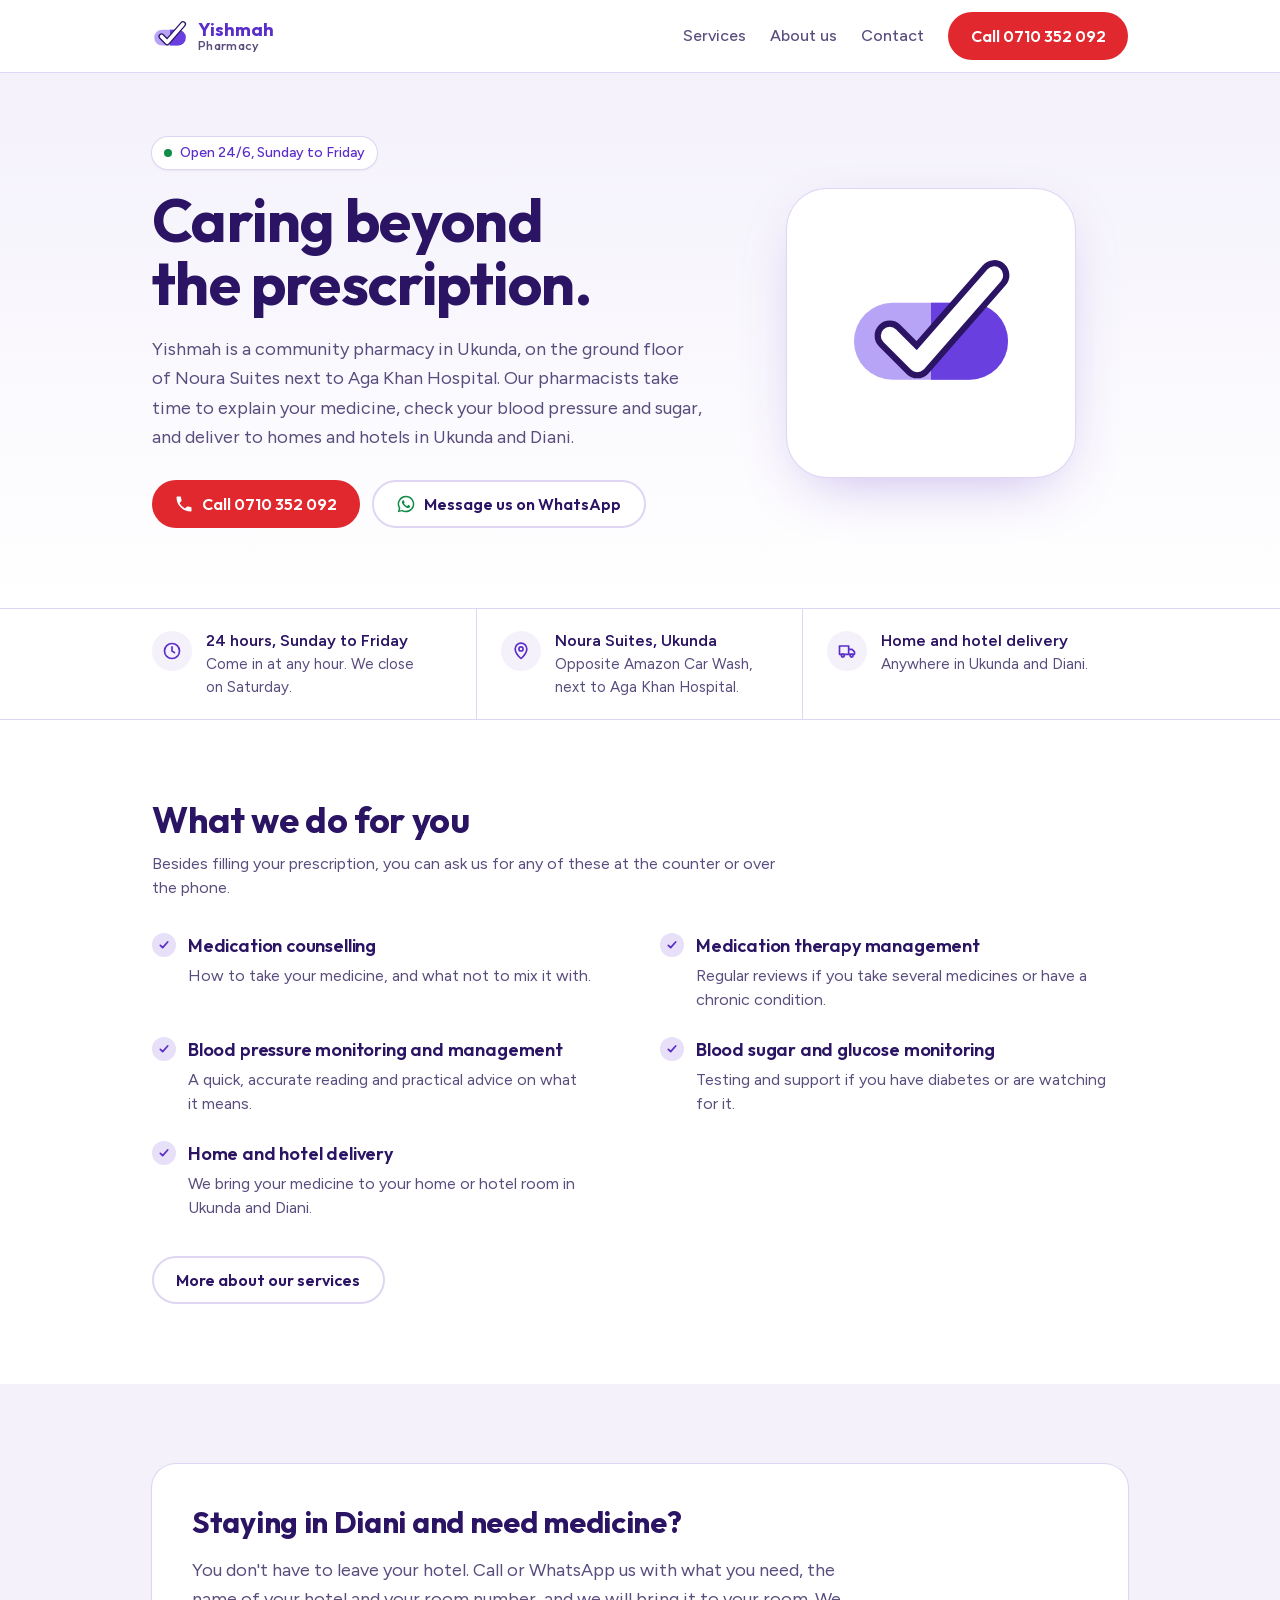
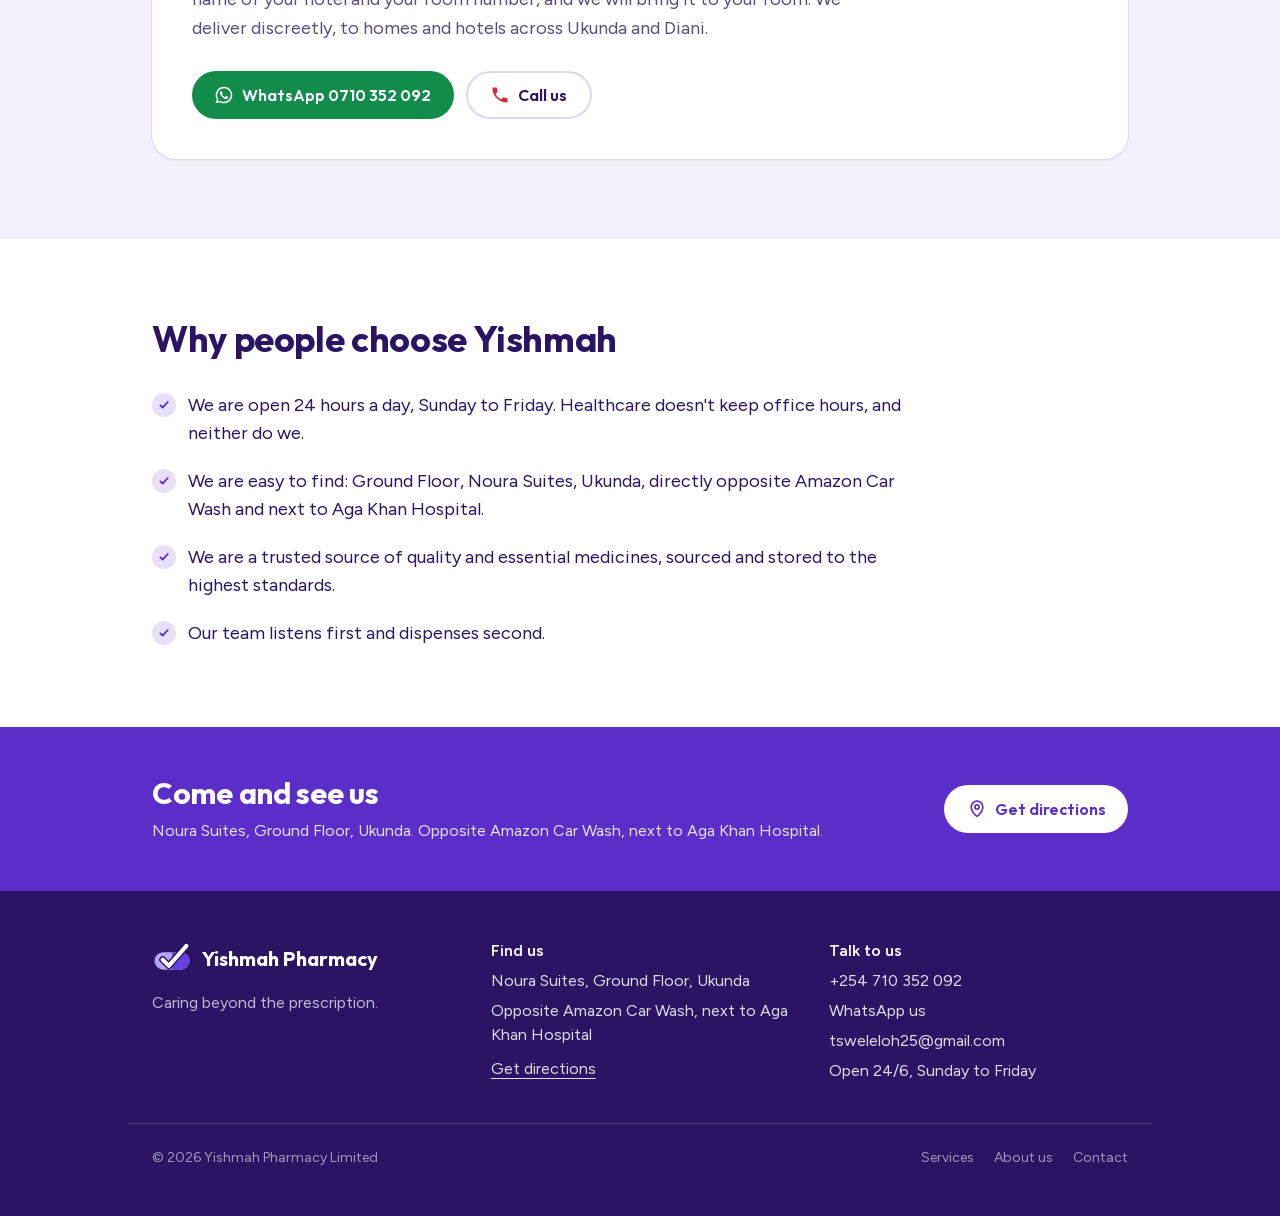
==== index.html @ ef49c604 "Deploy Yishmah Pharmacy website kilimo-tech/yishmah-pharmacy-website@e71561fdeab10dbfaba44bf374e5fe3" ====
<!DOCTYPE html><!--c9A7vIxpMqyKvwIcFarf6--><html lang="en" class="outfit_9ab5612d-module__DFgRqa__variable figtree_aaa2bd5c-module__5DnV1W__variable"><head><meta charSet="utf-8"/><meta name="viewport" content="width=device-width, initial-scale=1"/><link rel="preload" href="/_next/static/media/1b99372b3eaef0c8-s.p.758e15a8.woff2" as="font" crossorigin="" type="font/woff2"/><link rel="preload" href="/_next/static/media/f7aa21714c1c53f8-s.p.e3544bb0.woff2" as="font" crossorigin="" type="font/woff2"/><link rel="stylesheet" href="/_next/static/chunks/7aee0e846179ced7.css" data-precedence="next"/><link rel="preload" as="script" fetchPriority="low" href="/_next/static/chunks/e1d679caba8aaa66.js"/><script src="/_next/static/chunks/4c8a73fa9a568984.js" async=""></script><script src="/_next/static/chunks/1c64b19886203277.js" async=""></script><script src="/_next/static/chunks/c44ba29902c6819e.js" async=""></script><script src="/_next/static/chunks/turbopack-27e2cf467ea67dbc.js" async=""></script><script src="/_next/static/chunks/1964454f34f3a7ab.js" async=""></script><script src="/_next/static/chunks/6c33792a57a66467.js" async=""></script><script src="/_next/static/chunks/beefb697acdd731a.js" async=""></script><meta name="next-size-adjust" content=""/><meta name="theme-color" content="#5B2EC9"/><title>Yishmah Pharmacy | 24-hour pharmacy in Ukunda, Diani</title><meta name="description" content="Community pharmacy on the ground floor of Noura Suites, Ukunda, next to Aga Khan Hospital. Open 24 hours, Sunday to Friday, with home and hotel delivery across Ukunda and Diani."/><link rel="manifest" href="/manifest.json"/><link rel="canonical" href="https://yishmah.kilimo.tech"/><meta property="og:title" content="Yishmah Pharmacy | 24-hour pharmacy in Ukunda, Diani"/><meta property="og:description" content="Community pharmacy on the ground floor of Noura Suites, Ukunda, next to Aga Khan Hospital. Open 24 hours, Sunday to Friday, with home and hotel delivery across Ukunda and Diani."/><meta property="og:url" content="https://yishmah.kilimo.tech"/><meta property="og:site_name" content="Yishmah Pharmacy"/><meta property="og:locale" content="en_KE"/><meta property="og:image" content="https://yishmah.kilimo.tech/og-image.png"/><meta property="og:image:width" content="1200"/><meta property="og:image:height" content="630"/><meta property="og:image:alt" content="Yishmah Pharmacy"/><meta property="og:type" content="website"/><meta name="twitter:card" content="summary_large_image"/><meta name="twitter:title" content="Yishmah Pharmacy | 24-hour pharmacy in Ukunda, Diani"/><meta name="twitter:description" content="Community pharmacy on the ground floor of Noura Suites, Ukunda, next to Aga Khan Hospital. Open 24 hours, Sunday to Friday, with home and hotel delivery across Ukunda and Diani."/><meta name="twitter:image" content="https://yishmah.kilimo.tech/og-image.png"/><link rel="icon" href="/favicon.svg" type="image/svg+xml"/><link rel="icon" href="/favicon.png" type="image/png" sizes="32x32"/><link rel="apple-touch-icon" href="/apple-touch-icon.png"/><script src="/_next/static/chunks/a6dad97d9634a72d.js" noModule=""></script></head><body class="min-h-screen"><div hidden=""><!--$--><!--/$--></div><script type="application/ld+json">{"@context":"https://schema.org","@type":"Pharmacy","@id":"https://yishmah.kilimo.tech/#pharmacy","name":"Yishmah Pharmacy Limited","alternateName":"Yishmah Pharmacy","slogan":"Caring beyond the prescription","description":"Community pharmacy on the ground floor of Noura Suites, Ukunda, next to Aga Khan Hospital. Open 24 hours, Sunday to Friday, with home and hotel delivery across Ukunda and Diani.","url":"https://yishmah.kilimo.tech","logo":"https://yishmah.kilimo.tech/icon-512.png","image":"https://yishmah.kilimo.tech/og-image.png","telephone":"+254710352092","email":"tsweleloh25@gmail.com","hasMap":"https://www.google.com/maps/dir/?api=1&destination=-4.2852462,39.5747758","geo":{"@type":"GeoCoordinates","latitude":-4.2852462,"longitude":39.5747758},"address":{"@type":"PostalAddress","streetAddress":"Noura Suites, Ground Floor, Opposite Amazon Car Wash, next to Aga Khan Hospital","addressLocality":"Ukunda","addressRegion":"Kwale County","addressCountry":"KE"},"areaServed":[{"@type":"Place","name":"Ukunda"},{"@type":"Place","name":"Diani"}],"openingHoursSpecification":[{"@type":"OpeningHoursSpecification","dayOfWeek":["Sunday","Monday","Tuesday","Wednesday","Thursday","Friday"],"opens":"00:00","closes":"23:59"}],"hasOfferCatalog":{"@type":"OfferCatalog","name":"Pharmacy services","itemListElement":[{"@type":"Offer","itemOffered":{"@type":"Service","name":"Medication counselling","url":"https://yishmah.kilimo.tech/services/counselling"}},{"@type":"Offer","itemOffered":{"@type":"Service","name":"Medication therapy management","url":"https://yishmah.kilimo.tech/services/therapy-management"}},{"@type":"Offer","itemOffered":{"@type":"Service","name":"Blood pressure monitoring and management","url":"https://yishmah.kilimo.tech/services/blood-pressure"}},{"@type":"Offer","itemOffered":{"@type":"Service","name":"Blood sugar and glucose monitoring","url":"https://yishmah.kilimo.tech/services/blood-sugar"}},{"@type":"Offer","itemOffered":{"@type":"Service","name":"Home and hotel delivery","url":"https://yishmah.kilimo.tech/services/delivery"}}]}}</script><script type="application/ld+json">{"@context":"https://schema.org","@type":"WebSite","@id":"https://yishmah.kilimo.tech/#website","url":"https://yishmah.kilimo.tech","name":"Yishmah Pharmacy","inLanguage":"en-KE","publisher":{"@id":"https://yishmah.kilimo.tech/#pharmacy"}}</script><header class="sticky top-0 z-30 border-b border-[var(--color-line)] bg-white/95 backdrop-blur"><div class="mx-auto flex max-w-5xl items-center justify-between gap-4 px-4 py-3 sm:px-6"><a class="flex items-center gap-2.5" aria-label="Yishmah Pharmacy home" href="/"><svg viewBox="0 0 64 64" class="h-9 w-9 shrink-0" aria-hidden="true"><rect x="4" y="21" width="56" height="28" rx="14" fill="#B7A4F6"></rect><path d="M32 21h14a14 14 0 0 1 0 28H32z" fill="#6A3FE0"></path><path d="M17 33l10 10L55 11" fill="none" stroke="#2A1463" stroke-width="11" stroke-linecap="round" stroke-linejoin="round"></path><path d="M17 33l10 10L55 11" fill="none" stroke="#FFFFFF" stroke-width="6.5" stroke-linecap="round" stroke-linejoin="round"></path></svg><span class="font-[family-name:var(--font-display)] text-lg font-bold leading-none text-[var(--color-violet)]">Yishmah<span class="block text-[0.8rem] font-medium tracking-wide text-[var(--color-ink-soft)]">Pharmacy</span></span></a><nav class="hidden items-center gap-6 md:flex" aria-label="Main"><a class="font-medium text-[var(--color-ink-soft)] hover:text-[var(--color-violet)]" href="/services">Services</a><a class="font-medium text-[var(--color-ink-soft)] hover:text-[var(--color-violet)]" href="/about">About us</a><a class="font-medium text-[var(--color-ink-soft)] hover:text-[var(--color-violet)]" href="/contact">Contact</a><a href="tel:+254710352092" class="btn btn-call">Call <!-- -->0710 352 092</a></nav><nav class="flex items-center gap-4 text-[0.95rem] md:hidden" aria-label="Main"><a class="font-medium text-[var(--color-ink-soft)]" href="/services">Services</a><a class="font-medium text-[var(--color-ink-soft)]" href="/about">About</a><a class="font-medium text-[var(--color-ink-soft)]" href="/contact">Contact</a></nav></div></header><main><section class="bg-gradient-to-b from-[var(--color-lavender)] to-white"><div class="mx-auto grid max-w-5xl items-center gap-8 px-4 pb-12 pt-10 sm:px-6 md:grid-cols-[1.4fr_1fr] md:pb-20 md:pt-16"><div><p class="inline-flex items-center gap-2 rounded-full bg-white px-3 py-1.5 text-sm font-medium text-[var(--color-violet)] shadow-sm ring-1 ring-[var(--color-line)]"><span class="h-2 w-2 rounded-full bg-[var(--color-whatsapp)]"></span>Open 24/6, Sunday to Friday</p><h1 class="mt-5 text-[2.6rem] font-bold leading-[1.05] text-[var(--color-ink)] sm:text-6xl">Caring beyond the prescription<!-- -->.</h1><p class="mt-5 max-w-xl text-lg leading-relaxed text-[var(--color-ink-soft)]">Yishmah is a community pharmacy in Ukunda, on the ground floor of Noura Suites next to Aga Khan Hospital. Our pharmacists take time to explain your medicine, check your blood pressure and sugar, and deliver to homes and hotels in Ukunda and Diani.</p><div class="mt-7 flex flex-col gap-3 sm:flex-row"><a href="tel:+254710352092" class="btn btn-call"><svg viewBox="0 0 24 24" class="h-5 w-5 shrink-0" fill="currentColor" aria-hidden="true"><path d="M6.6 10.8a15.2 15.2 0 0 0 6.6 6.6l2.2-2.2a1 1 0 0 1 1-.25 11.4 11.4 0 0 0 3.6.57 1 1 0 0 1 1 1V20a1 1 0 0 1-1 1A17 17 0 0 1 3 4a1 1 0 0 1 1-1h3.5a1 1 0 0 1 1 1c0 1.25.2 2.45.57 3.57a1 1 0 0 1-.25 1z"></path></svg> Call <!-- -->0710 352 092</a><a href="https://wa.me/254710352092?text=Hello%20Yishmah%20Pharmacy%2C%20" class="btn btn-outline" target="_blank" rel="noopener"><svg viewBox="0 0 24 24" class="h-5 w-5 text-[var(--color-whatsapp)]" fill="currentColor" aria-hidden="true"><path d="M12 2a10 10 0 0 0-8.6 15.1L2 22l5-1.3A10 10 0 1 0 12 2zm0 18.2a8.2 8.2 0 0 1-4.2-1.15l-.3-.18-3 .78.8-2.9-.2-.3A8.2 8.2 0 1 1 12 20.2zm4.5-6.1c-.25-.12-1.46-.72-1.69-.8-.23-.08-.39-.12-.55.12-.17.25-.64.8-.78.97-.14.16-.29.18-.54.06a6.7 6.7 0 0 1-3.34-2.92c-.25-.43.25-.4.72-1.34.08-.16.04-.3-.02-.42l-.75-1.8c-.2-.48-.4-.41-.55-.42h-.47a.9.9 0 0 0-.65.3 2.73 2.73 0 0 0-.85 2.03 4.74 4.74 0 0 0 1 2.52 10.8 10.8 0 0 0 4.14 3.66c1.54.66 2.14.72 2.91.6.47-.07 1.46-.6 1.66-1.17.2-.58.2-1.07.14-1.17-.06-.1-.22-.16-.47-.28z"></path></svg> Message us on WhatsApp</a></div></div><div class="hidden justify-center md:flex"><div class="grid aspect-square w-72 place-items-center rounded-[2.5rem] bg-white shadow-[0_20px_60px_-20px_rgba(91,46,201,0.35)] ring-1 ring-[var(--color-line)]"><svg viewBox="0 0 64 64" class="h-44 w-44" aria-hidden="true"><rect x="4" y="21" width="56" height="28" rx="14" fill="#B7A4F6"></rect><path d="M32 21h14a14 14 0 0 1 0 28H32z" fill="#6A3FE0"></path><path d="M17 33l10 10L55 11" fill="none" stroke="#2A1463" stroke-width="11" stroke-linecap="round" stroke-linejoin="round"></path><path d="M17 33l10 10L55 11" fill="none" stroke="#FFFFFF" stroke-width="6.5" stroke-linecap="round" stroke-linejoin="round"></path></svg></div></div></div></section><section class="border-y border-[var(--color-line)] bg-white"><div class="mx-auto grid max-w-5xl divide-y divide-[var(--color-line)] px-4 sm:px-6 md:grid-cols-3 md:divide-x md:divide-y-0"><div class="flex gap-3.5 py-5 md:px-6 md:first:pl-0 md:last:pr-0"><span class="mt-0.5 grid h-10 w-10 shrink-0 place-items-center rounded-full bg-[var(--color-lavender)] text-[var(--color-violet)]"><svg viewBox="0 0 24 24" class="h-5 w-5 shrink-0" fill="none" stroke="currentColor" stroke-width="2" stroke-linecap="round" aria-hidden="true"><circle cx="12" cy="12" r="9"></circle><path d="M12 7v5l3 2"></path></svg></span><div><p class="font-semibold">24 hours, Sunday to Friday</p><p class="text-[0.95rem] text-[var(--color-ink-soft)]">Come in at any hour. We close on Saturday.</p></div></div><div class="flex gap-3.5 py-5 md:px-6 md:first:pl-0 md:last:pr-0"><span class="mt-0.5 grid h-10 w-10 shrink-0 place-items-center rounded-full bg-[var(--color-lavender)] text-[var(--color-violet)]"><svg viewBox="0 0 24 24" class="h-5 w-5 shrink-0" fill="none" stroke="currentColor" stroke-width="2" stroke-linecap="round" stroke-linejoin="round" aria-hidden="true"><path d="M12 21s-7-6.2-7-11.5a7 7 0 0 1 14 0C19 14.8 12 21 12 21z"></path><circle cx="12" cy="9.5" r="2.5"></circle></svg></span><div><p class="font-semibold">Noura Suites, Ukunda</p><p class="text-[0.95rem] text-[var(--color-ink-soft)]">Opposite Amazon Car Wash, next to Aga Khan Hospital<!-- -->.</p></div></div><div class="flex gap-3.5 py-5 md:px-6 md:first:pl-0 md:last:pr-0"><span class="mt-0.5 grid h-10 w-10 shrink-0 place-items-center rounded-full bg-[var(--color-lavender)] text-[var(--color-violet)]"><svg viewBox="0 0 24 24" class="h-5 w-5 shrink-0" fill="none" stroke="currentColor" stroke-width="2" stroke-linecap="round" stroke-linejoin="round" aria-hidden="true"><path d="M3 6h11v10H3zM14 10h4l3 3v3h-7"></path><circle cx="7" cy="17.5" r="1.8"></circle><circle cx="17.5" cy="17.5" r="1.8"></circle></svg></span><div><p class="font-semibold">Home and hotel delivery</p><p class="text-[0.95rem] text-[var(--color-ink-soft)]">Anywhere in Ukunda and Diani.</p></div></div></div></section><section class="mx-auto max-w-5xl px-4 py-14 sm:px-6 md:py-20"><h2 class="text-3xl font-bold sm:text-4xl">What we do for you</h2><p class="mt-3 max-w-2xl text-[var(--color-ink-soft)]">Besides filling your prescription, you can ask us for any of these at the counter or over the phone.</p><ul class="check-list mt-8 grid gap-x-10 gap-y-6 md:grid-cols-2"><li><h3 class="text-lg font-semibold"><a class="hover:text-[var(--color-violet)] hover:underline" href="/services/counselling">Medication counselling</a></h3><p class="mt-1 text-[var(--color-ink-soft)]">How to take your medicine, and what not to mix it with.</p></li><li><h3 class="text-lg font-semibold"><a class="hover:text-[var(--color-violet)] hover:underline" href="/services/therapy-management">Medication therapy management</a></h3><p class="mt-1 text-[var(--color-ink-soft)]">Regular reviews if you take several medicines or have a chronic condition.</p></li><li><h3 class="text-lg font-semibold"><a class="hover:text-[var(--color-violet)] hover:underline" href="/services/blood-pressure">Blood pressure monitoring and management</a></h3><p class="mt-1 text-[var(--color-ink-soft)]">A quick, accurate reading and practical advice on what it means.</p></li><li><h3 class="text-lg font-semibold"><a class="hover:text-[var(--color-violet)] hover:underline" href="/services/blood-sugar">Blood sugar and glucose monitoring</a></h3><p class="mt-1 text-[var(--color-ink-soft)]">Testing and support if you have diabetes or are watching for it.</p></li><li><h3 class="text-lg font-semibold"><a class="hover:text-[var(--color-violet)] hover:underline" href="/services/delivery">Home and hotel delivery</a></h3><p class="mt-1 text-[var(--color-ink-soft)]">We bring your medicine to your home or hotel room in Ukunda and Diani.</p></li></ul><a class="btn btn-outline mt-9" href="/services">More about our services</a></section><section class="bg-[var(--color-lavender)]"><div class="mx-auto max-w-5xl px-4 py-14 sm:px-6 md:py-20"><div class="rounded-3xl bg-white p-6 shadow-sm ring-1 ring-[var(--color-line)] sm:p-10"><h2 class="text-2xl font-bold sm:text-3xl">Staying in Diani and need medicine?</h2><p class="mt-4 max-w-2xl text-lg leading-relaxed text-[var(--color-ink-soft)]">You don&#x27;t have to leave your hotel. Call or WhatsApp us with what you need, the name of your hotel and your room number, and we will bring it to your room. We deliver discreetly, to homes and hotels across Ukunda and Diani.</p><div class="mt-7 flex flex-col gap-3 sm:flex-row"><a href="https://wa.me/254710352092?text=Hello%20Yishmah%20Pharmacy%2C%20" class="btn bg-[var(--color-whatsapp)] text-white" target="_blank" rel="noopener"><svg viewBox="0 0 24 24" class="h-5 w-5 shrink-0" fill="currentColor" aria-hidden="true"><path d="M12 2a10 10 0 0 0-8.6 15.1L2 22l5-1.3A10 10 0 1 0 12 2zm0 18.2a8.2 8.2 0 0 1-4.2-1.15l-.3-.18-3 .78.8-2.9-.2-.3A8.2 8.2 0 1 1 12 20.2zm4.5-6.1c-.25-.12-1.46-.72-1.69-.8-.23-.08-.39-.12-.55.12-.17.25-.64.8-.78.97-.14.16-.29.18-.54.06a6.7 6.7 0 0 1-3.34-2.92c-.25-.43.25-.4.72-1.34.08-.16.04-.3-.02-.42l-.75-1.8c-.2-.48-.4-.41-.55-.42h-.47a.9.9 0 0 0-.65.3 2.73 2.73 0 0 0-.85 2.03 4.74 4.74 0 0 0 1 2.52 10.8 10.8 0 0 0 4.14 3.66c1.54.66 2.14.72 2.91.6.47-.07 1.46-.6 1.66-1.17.2-.58.2-1.07.14-1.17-.06-.1-.22-.16-.47-.28z"></path></svg> WhatsApp <!-- -->0710 352 092</a><a href="tel:+254710352092" class="btn btn-outline"><svg viewBox="0 0 24 24" class="h-5 w-5 text-[var(--color-call)]" fill="currentColor" aria-hidden="true"><path d="M6.6 10.8a15.2 15.2 0 0 0 6.6 6.6l2.2-2.2a1 1 0 0 1 1-.25 11.4 11.4 0 0 0 3.6.57 1 1 0 0 1 1 1V20a1 1 0 0 1-1 1A17 17 0 0 1 3 4a1 1 0 0 1 1-1h3.5a1 1 0 0 1 1 1c0 1.25.2 2.45.57 3.57a1 1 0 0 1-.25 1z"></path></svg> Call us</a></div></div></div></section><section class="mx-auto max-w-5xl px-4 py-14 sm:px-6 md:py-20"><h2 class="text-3xl font-bold sm:text-4xl">Why people choose Yishmah</h2><ul class="check-list mt-8 grid max-w-3xl gap-5 text-lg"><li>We are open 24 hours a day, Sunday to Friday. Healthcare doesn&#x27;t keep office hours, and neither do we.</li><li>We are easy to find: Ground Floor, Noura Suites, Ukunda, directly opposite Amazon Car Wash and next to Aga Khan Hospital.</li><li>We are a trusted source of quality and essential medicines, sourced and stored to the highest standards.</li><li>Our team listens first and dispenses second.</li></ul></section><section class="bg-[var(--color-violet)] text-white"><div class="mx-auto flex max-w-5xl flex-col gap-6 px-4 py-12 sm:px-6 md:flex-row md:items-center md:justify-between"><div><h2 class="text-2xl font-bold sm:text-3xl">Come and see us</h2><p class="mt-2 text-white/85">Noura Suites, Ground Floor<!-- -->, Ukunda. <!-- -->Opposite Amazon Car Wash, next to Aga Khan Hospital<!-- -->.</p></div><a href="https://www.google.com/maps/dir/?api=1&amp;destination=-4.2852462,39.5747758" class="btn bg-white text-[var(--color-violet)]" target="_blank" rel="noopener"><svg viewBox="0 0 24 24" class="h-5 w-5 shrink-0" fill="none" stroke="currentColor" stroke-width="2" stroke-linecap="round" stroke-linejoin="round" aria-hidden="true"><path d="M12 21s-7-6.2-7-11.5a7 7 0 0 1 14 0C19 14.8 12 21 12 21z"></path><circle cx="12" cy="9.5" r="2.5"></circle></svg> Get directions</a></div></section><!--$--><!--/$--></main><footer class="bg-[var(--color-ink)] pb-28 pt-12 text-white/85 md:pb-12"><div class="mx-auto grid max-w-5xl gap-10 px-4 sm:px-6 md:grid-cols-3"><div><div class="flex items-center gap-2.5"><svg viewBox="0 0 64 64" class="h-10 w-10" aria-hidden="true"><rect x="4" y="21" width="56" height="28" rx="14" fill="#B7A4F6"></rect><path d="M32 21h14a14 14 0 0 1 0 28H32z" fill="#6A3FE0"></path><path d="M17 33l10 10L55 11" fill="none" stroke="#2A1463" stroke-width="11" stroke-linecap="round" stroke-linejoin="round"></path><path d="M17 33l10 10L55 11" fill="none" stroke="#FFFFFF" stroke-width="6.5" stroke-linecap="round" stroke-linejoin="round"></path></svg><span class="font-[family-name:var(--font-display)] text-xl font-bold text-white">Yishmah Pharmacy</span></div><p class="mt-3 text-white/70">Caring beyond the prescription<!-- -->.</p></div><div class="space-y-1.5"><p class="font-semibold text-white">Find us</p><p>Noura Suites, Ground Floor<!-- -->, Ukunda</p><p>Opposite Amazon Car Wash, next to Aga Khan Hospital</p><a href="https://www.google.com/maps/dir/?api=1&amp;destination=-4.2852462,39.5747758" class="inline-block pt-1 underline underline-offset-4" target="_blank" rel="noopener">Get directions</a></div><div class="space-y-1.5"><p class="font-semibold text-white">Talk to us</p><p><a href="tel:+254710352092" class="underline-offset-4 hover:underline">+254 710 352 092</a></p><p><a href="https://wa.me/254710352092?text=Hello%20Yishmah%20Pharmacy%2C%20" class="underline-offset-4 hover:underline" target="_blank" rel="noopener">WhatsApp us</a></p><p><a href="mailto:tsweleloh25@gmail.com" class="break-all underline-offset-4 hover:underline">tsweleloh25@gmail.com</a></p><p>Open 24/6, Sunday to Friday</p></div></div><div class="mx-auto mt-10 flex max-w-5xl flex-wrap items-center justify-between gap-4 border-t border-white/15 px-4 pt-6 text-sm text-white/55 sm:px-6"><p>© <!-- -->2026<!-- --> <!-- -->Yishmah Pharmacy Limited</p><nav class="flex gap-5" aria-label="Footer"><a class="hover:text-white" href="/services">Services</a><a class="hover:text-white" href="/about">About us</a><a class="hover:text-white" href="/contact">Contact</a></nav></div></footer><div class="fixed inset-x-0 bottom-0 z-40 border-t border-[var(--color-line)] bg-white/95 px-3 pb-[max(0.6rem,env(safe-area-inset-bottom))] pt-2.5 backdrop-blur md:hidden"><div class="grid grid-cols-2 gap-2.5"><a href="tel:+254710352092" class="btn btn-call w-full"><svg viewBox="0 0 24 24" class="h-5 w-5 shrink-0" fill="currentColor" aria-hidden="true"><path d="M6.6 10.8a15.2 15.2 0 0 0 6.6 6.6l2.2-2.2a1 1 0 0 1 1-.25 11.4 11.4 0 0 0 3.6.57 1 1 0 0 1 1 1V20a1 1 0 0 1-1 1A17 17 0 0 1 3 4a1 1 0 0 1 1-1h3.5a1 1 0 0 1 1 1c0 1.25.2 2.45.57 3.57a1 1 0 0 1-.25 1z"></path></svg> Call</a><a href="https://wa.me/254710352092?text=Hello%20Yishmah%20Pharmacy%2C%20" class="btn w-full bg-[var(--color-whatsapp)] text-white" target="_blank" rel="noopener"><svg viewBox="0 0 24 24" class="h-5 w-5 shrink-0" fill="currentColor" aria-hidden="true"><path d="M12 2a10 10 0 0 0-8.6 15.1L2 22l5-1.3A10 10 0 1 0 12 2zm0 18.2a8.2 8.2 0 0 1-4.2-1.15l-.3-.18-3 .78.8-2.9-.2-.3A8.2 8.2 0 1 1 12 20.2zm4.5-6.1c-.25-.12-1.46-.72-1.69-.8-.23-.08-.39-.12-.55.12-.17.25-.64.8-.78.97-.14.16-.29.18-.54.06a6.7 6.7 0 0 1-3.34-2.92c-.25-.43.25-.4.72-1.34.08-.16.04-.3-.02-.42l-.75-1.8c-.2-.48-.4-.41-.55-.42h-.47a.9.9 0 0 0-.65.3 2.73 2.73 0 0 0-.85 2.03 4.74 4.74 0 0 0 1 2.52 10.8 10.8 0 0 0 4.14 3.66c1.54.66 2.14.72 2.91.6.47-.07 1.46-.6 1.66-1.17.2-.58.2-1.07.14-1.17-.06-.1-.22-.16-.47-.28z"></path></svg> WhatsApp</a></div></div><script src="/_next/static/chunks/e1d679caba8aaa66.js" id="_R_" async=""></script><script>(self.__next_f=self.__next_f||[]).push([0])</script><script>self.__next_f.push([1,"1:\"$Sreact.fragment\"\n3:I[74426,[\"/_next/static/chunks/1964454f34f3a7ab.js\"],\"\"]\nf:I[60374,[\"/_next/static/chunks/6c33792a57a66467.js\",\"/_next/static/chunks/beefb697acdd731a.js\"],\"default\"]\n:HL[\"/_next/static/chunks/7aee0e846179ced7.css\",\"style\"]\n:HL[\"/_next/static/media/1b99372b3eaef0c8-s.p.758e15a8.woff2\",\"font\",{\"crossOrigin\":\"\",\"type\":\"font/woff2\"}]\n:HL[\"/_next/static/media/f7aa21714c1c53f8-s.p.e3544bb0.woff2\",\"font\",{\"crossOrigin\":\"\",\"type\":\"font/woff2\"}]\n2:T819,"])</script><script>self.__next_f.push([1,"{\"@context\":\"https://schema.org\",\"@type\":\"Pharmacy\",\"@id\":\"https://yishmah.kilimo.tech/#pharmacy\",\"name\":\"Yishmah Pharmacy Limited\",\"alternateName\":\"Yishmah Pharmacy\",\"slogan\":\"Caring beyond the prescription\",\"description\":\"Community pharmacy on the ground floor of Noura Suites, Ukunda, next to Aga Khan Hospital. Open 24 hours, Sunday to Friday, with home and hotel delivery across Ukunda and Diani.\",\"url\":\"https://yishmah.kilimo.tech\",\"logo\":\"https://yishmah.kilimo.tech/icon-512.png\",\"image\":\"https://yishmah.kilimo.tech/og-image.png\",\"telephone\":\"+254710352092\",\"email\":\"tsweleloh25@gmail.com\",\"hasMap\":\"https://www.google.com/maps/dir/?api=1\u0026destination=-4.2852462,39.5747758\",\"geo\":{\"@type\":\"GeoCoordinates\",\"latitude\":-4.2852462,\"longitude\":39.5747758},\"address\":{\"@type\":\"PostalAddress\",\"streetAddress\":\"Noura Suites, Ground Floor, Opposite Amazon Car Wash, next to Aga Khan Hospital\",\"addressLocality\":\"Ukunda\",\"addressRegion\":\"Kwale County\",\"addressCountry\":\"KE\"},\"areaServed\":[{\"@type\":\"Place\",\"name\":\"Ukunda\"},{\"@type\":\"Place\",\"name\":\"Diani\"}],\"openingHoursSpecification\":[{\"@type\":\"OpeningHoursSpecification\",\"dayOfWeek\":[\"Sunday\",\"Monday\",\"Tuesday\",\"Wednesday\",\"Thursday\",\"Friday\"],\"opens\":\"00:00\",\"closes\":\"23:59\"}],\"hasOfferCatalog\":{\"@type\":\"OfferCatalog\",\"name\":\"Pharmacy services\",\"itemListElement\":[{\"@type\":\"Offer\",\"itemOffered\":{\"@type\":\"Service\",\"name\":\"Medication counselling\",\"url\":\"https://yishmah.kilimo.tech/services/counselling\"}},{\"@type\":\"Offer\",\"itemOffered\":{\"@type\":\"Service\",\"name\":\"Medication therapy management\",\"url\":\"https://yishmah.kilimo.tech/services/therapy-management\"}},{\"@type\":\"Offer\",\"itemOffered\":{\"@type\":\"Service\",\"name\":\"Blood pressure monitoring and management\",\"url\":\"https://yishmah.kilimo.tech/services/blood-pressure\"}},{\"@type\":\"Offer\",\"itemOffered\":{\"@type\":\"Service\",\"name\":\"Blood sugar and glucose monitoring\",\"url\":\"https://yishmah.kilimo.tech/services/blood-sugar\"}},{\"@type\":\"Offer\",\"itemOffered\":{\"@type\":\"Service\",\"name\":\"Home and hotel delivery\",\"url\":\"https://yishmah.kilimo.tech/services/delivery\"}}]}}"])</script><script>self.__next_f.push([1,"0:{\"P\":null,\"b\":\"c9A7vIxpMqyKvwIcFarf6\",\"c\":[\"\",\"\"],\"q\":\"\",\"i\":false,\"f\":[[[\"\",{\"children\":[\"__PAGE__\",{}]},\"$undefined\",\"$undefined\",true],[[\"$\",\"$1\",\"c\",{\"children\":[[[\"$\",\"link\",\"0\",{\"rel\":\"stylesheet\",\"href\":\"/_next/static/chunks/7aee0e846179ced7.css\",\"precedence\":\"next\",\"crossOrigin\":\"$undefined\",\"nonce\":\"$undefined\"}],[\"$\",\"script\",\"script-0\",{\"src\":\"/_next/static/chunks/1964454f34f3a7ab.js\",\"async\":true,\"nonce\":\"$undefined\"}]],[\"$\",\"html\",null,{\"lang\":\"en\",\"className\":\"outfit_9ab5612d-module__DFgRqa__variable figtree_aaa2bd5c-module__5DnV1W__variable\",\"children\":[\"$\",\"body\",null,{\"className\":\"min-h-screen\",\"children\":[[\"$\",\"script\",null,{\"type\":\"application/ld+json\",\"dangerouslySetInnerHTML\":{\"__html\":\"$2\"}}],[\"$\",\"script\",null,{\"type\":\"application/ld+json\",\"dangerouslySetInnerHTML\":{\"__html\":\"{\\\"@context\\\":\\\"https://schema.org\\\",\\\"@type\\\":\\\"WebSite\\\",\\\"@id\\\":\\\"https://yishmah.kilimo.tech/#website\\\",\\\"url\\\":\\\"https://yishmah.kilimo.tech\\\",\\\"name\\\":\\\"Yishmah Pharmacy\\\",\\\"inLanguage\\\":\\\"en-KE\\\",\\\"publisher\\\":{\\\"@id\\\":\\\"https://yishmah.kilimo.tech/#pharmacy\\\"}}\"}}],[\"$\",\"header\",null,{\"className\":\"sticky top-0 z-30 border-b border-[var(--color-line)] bg-white/95 backdrop-blur\",\"children\":[\"$\",\"div\",null,{\"className\":\"mx-auto flex max-w-5xl items-center justify-between gap-4 px-4 py-3 sm:px-6\",\"children\":[[\"$\",\"$L3\",null,{\"href\":\"/\",\"className\":\"flex items-center gap-2.5\",\"aria-label\":\"Yishmah Pharmacy home\",\"children\":[[\"$\",\"svg\",null,{\"viewBox\":\"0 0 64 64\",\"className\":\"h-9 w-9 shrink-0\",\"aria-hidden\":\"true\",\"children\":[[\"$\",\"rect\",null,{\"x\":\"4\",\"y\":\"21\",\"width\":\"56\",\"height\":\"28\",\"rx\":\"14\",\"fill\":\"#B7A4F6\"}],\"$L4\",\"$L5\",\"$L6\"]}],\"$L7\"]}],\"$L8\",\"$L9\"]}]}],\"$La\",\"$Lb\",\"$Lc\"]}]}]]}],{\"children\":[\"$Ld\",{},null,false,false]},null,false,false],\"$Le\",false]],\"m\":\"$undefined\",\"G\":[\"$f\",[]],\"S\":true}\n"])</script><script>self.__next_f.push([1,"10:I[92322,[\"/_next/static/chunks/6c33792a57a66467.js\",\"/_next/static/chunks/beefb697acdd731a.js\"],\"default\"]\n11:I[81409,[\"/_next/static/chunks/6c33792a57a66467.js\",\"/_next/static/chunks/beefb697acdd731a.js\"],\"default\"]\n1b:I[19091,[\"/_next/static/chunks/6c33792a57a66467.js\",\"/_next/static/chunks/beefb697acdd731a.js\"],\"ViewportBoundary\"]\n1d:I[19091,[\"/_next/static/chunks/6c33792a57a66467.js\",\"/_next/static/chunks/beefb697acdd731a.js\"],\"MetadataBoundary\"]\n1e:\"$Sreact.suspense\"\n4:[\"$\",\"path\",null,{\"d\":\"M32 21h14a14 14 0 0 1 0 28H32z\",\"fill\":\"#6A3FE0\"}]\n5:[\"$\",\"path\",null,{\"d\":\"M17 33l10 10L55 11\",\"fill\":\"none\",\"stroke\":\"#2A1463\",\"strokeWidth\":\"11\",\"strokeLinecap\":\"round\",\"strokeLinejoin\":\"round\"}]\n6:[\"$\",\"path\",null,{\"d\":\"M17 33l10 10L55 11\",\"fill\":\"none\",\"stroke\":\"#FFFFFF\",\"strokeWidth\":\"6.5\",\"strokeLinecap\":\"round\",\"strokeLinejoin\":\"round\"}]\n7:[\"$\",\"span\",null,{\"className\":\"font-[family-name:var(--font-display)] text-lg font-bold leading-none text-[var(--color-violet)]\",\"children\":[\"Yishmah\",[\"$\",\"span\",null,{\"className\":\"block text-[0.8rem] font-medium tracking-wide text-[var(--color-ink-soft)]\",\"children\":\"Pharmacy\"}]]}]\n8:[\"$\",\"nav\",null,{\"className\":\"hidden items-center gap-6 md:flex\",\"aria-label\":\"Main\",\"children\":[[[\"$\",\"$L3\",\"/services\",{\"href\":\"/services\",\"className\":\"font-medium text-[var(--color-ink-soft)] hover:text-[var(--color-violet)]\",\"children\":\"Services\"}],[\"$\",\"$L3\",\"/about\",{\"href\":\"/about\",\"className\":\"font-medium text-[var(--color-ink-soft)] hover:text-[var(--color-violet)]\",\"children\":\"About us\"}],[\"$\",\"$L3\",\"/contact\",{\"href\":\"/contact\",\"className\":\"font-medium text-[var(--color-ink-soft)] hover:text-[var(--color-violet)]\",\"children\":\"Contact\"}]],[\"$\",\"a\",null,{\"href\":\"tel:+254710352092\",\"className\":\"btn btn-call\",\"children\":[\"Call \",\"0710 352 092\"]}]]}]\n9:[\"$\",\"nav\",null,{\"className\":\"flex items-center gap-4 text-[0.95rem] md:hidden\",\"aria-label\":\"Main\",\"children\":[[\"$\",\"$L3\",\"/services\",{\"href\":\"/services\",\"className\":\"font-medium text-[var(--color-ink-soft)]\",\"children\":\"Services\"}],[\"$\",\"$L3\",\"/about\",{\"href\":\"/about\",\"className\":\"font-medium text-[var(--color-ink-soft)]\",\"children\":\"About\"}],[\"$\",\"$L3\",\"/contact\",{\"href\":\"/contact\",\"className\":\"font-medium text-[var(--color-ink-soft)]\",\"children\":\"Contact\"}]]}]\na:[\"$\",\"main\",null,{\"children\":[\"$\",\"$L10\",null,{\"parallelRouterKey\":\"children\",\"error\":\"$undefined\",\"errorStyles\":\"$undefined\",\"errorScripts\":\"$undefined\",\"template\":[\"$\",\"$L11\",null,{}],\"templateStyles\":\"$undefined\",\"templateScripts\":\"$undefined\",\"notFound\":[[\"$\",\"section\",null,{\"className\":\"mx-auto max-w-2xl px-4 py-24 text-center sm:px-6\",\"children\":[[\"$\",\"h1\",null,{\"className\":\"text-4xl font-bold\",\"children\":\"We couldn't find that page\"}],[\"$\",\"p\",null,{\"className\":\"mt-4 text-lg text-[var(--color-ink-soft)]\",\"children\":[\"Go back to the home page, or call us on \",\"0710 352 092\",\".\"]}],[\"$\",\"div\",null,{\"className\":\"mt-8 flex flex-col justify-center gap-3 sm:flex-row\",\"children\":[[\"$\",\"$L3\",null,{\"href\":\"/\",\"className\":\"btn btn-primary\",\"children\":\"Home page\"}],[\"$\",\"a\",null,{\"href\":\"tel:+254710352092\",\"className\":\"btn btn-call\",\"children\":[\"Call \",\"0710 352 092\"]}]]}]]}],[]],\"forbidden\":\"$undefined\",\"unauthorized\":\"$undefined\"}]}]\n"])</script><script>self.__next_f.push([1,"b:[\"$\",\"footer\",null,{\"className\":\"bg-[var(--color-ink)] pb-28 pt-12 text-white/85 md:pb-12\",\"children\":[[\"$\",\"div\",null,{\"className\":\"mx-auto grid max-w-5xl gap-10 px-4 sm:px-6 md:grid-cols-3\",\"children\":[[\"$\",\"div\",null,{\"children\":[[\"$\",\"div\",null,{\"className\":\"flex items-center gap-2.5\",\"children\":[[\"$\",\"svg\",null,{\"viewBox\":\"0 0 64 64\",\"className\":\"h-10 w-10\",\"aria-hidden\":\"true\",\"children\":[[\"$\",\"rect\",null,{\"x\":\"4\",\"y\":\"21\",\"width\":\"56\",\"height\":\"28\",\"rx\":\"14\",\"fill\":\"#B7A4F6\"}],[\"$\",\"path\",null,{\"d\":\"M32 21h14a14 14 0 0 1 0 28H32z\",\"fill\":\"#6A3FE0\"}],[\"$\",\"path\",null,{\"d\":\"M17 33l10 10L55 11\",\"fill\":\"none\",\"stroke\":\"#2A1463\",\"strokeWidth\":\"11\",\"strokeLinecap\":\"round\",\"strokeLinejoin\":\"round\"}],[\"$\",\"path\",null,{\"d\":\"M17 33l10 10L55 11\",\"fill\":\"none\",\"stroke\":\"#FFFFFF\",\"strokeWidth\":\"6.5\",\"strokeLinecap\":\"round\",\"strokeLinejoin\":\"round\"}]]}],[\"$\",\"span\",null,{\"className\":\"font-[family-name:var(--font-display)] text-xl font-bold text-white\",\"children\":\"Yishmah Pharmacy\"}]]}],[\"$\",\"p\",null,{\"className\":\"mt-3 text-white/70\",\"children\":[\"Caring beyond the prescription\",\".\"]}]]}],[\"$\",\"div\",null,{\"className\":\"space-y-1.5\",\"children\":[[\"$\",\"p\",null,{\"className\":\"font-semibold text-white\",\"children\":\"Find us\"}],[\"$\",\"p\",null,{\"children\":[\"Noura Suites, Ground Floor\",\", Ukunda\"]}],[\"$\",\"p\",null,{\"children\":\"Opposite Amazon Car Wash, next to Aga Khan Hospital\"}],[\"$\",\"a\",null,{\"href\":\"https://www.google.com/maps/dir/?api=1\u0026destination=-4.2852462,39.5747758\",\"className\":\"inline-block pt-1 underline underline-offset-4\",\"target\":\"_blank\",\"rel\":\"noopener\",\"children\":\"Get directions\"}]]}],[\"$\",\"div\",null,{\"className\":\"space-y-1.5\",\"children\":[[\"$\",\"p\",null,{\"className\":\"font-semibold text-white\",\"children\":\"Talk to us\"}],[\"$\",\"p\",null,{\"children\":[\"$\",\"a\",null,{\"href\":\"tel:+254710352092\",\"className\":\"underline-offset-4 hover:underline\",\"children\":\"+254 710 352 092\"}]}],[\"$\",\"p\",null,{\"children\":[\"$\",\"a\",null,{\"href\":\"https://wa.me/254710352092?text=Hello%20Yishmah%20Pharmacy%2C%20\",\"className\":\"underline-offset-4 hover:underline\",\"target\":\"_blank\",\"rel\":\"noopener\",\"children\":\"WhatsApp us\"}]}],[\"$\",\"p\",null,{\"children\":[\"$\",\"a\",null,{\"href\":\"mailto:tsweleloh25@gmail.com\",\"className\":\"break-all underline-offset-4 hover:underline\",\"children\":\"tsweleloh25@gmail.com\"}]}],[\"$\",\"p\",null,{\"children\":\"Open 24/6, Sunday to Friday\"}]]}]]}],[\"$\",\"div\",null,{\"className\":\"mx-auto mt-10 flex max-w-5xl flex-wrap items-center justify-between gap-4 border-t border-white/15 px-4 pt-6 text-sm text-white/55 sm:px-6\",\"children\":[[\"$\",\"p\",null,{\"children\":[\"© \",2026,\" \",\"Yishmah Pharmacy Limited\"]}],[\"$\",\"nav\",null,{\"className\":\"flex gap-5\",\"aria-label\":\"Footer\",\"children\":[[\"$\",\"$L3\",\"/services\",{\"href\":\"/services\",\"className\":\"hover:text-white\",\"children\":\"Services\"}],[\"$\",\"$L3\",\"/about\",{\"href\":\"/about\",\"className\":\"hover:text-white\",\"children\":\"About us\"}],[\"$\",\"$L3\",\"/contact\",{\"href\":\"/contact\",\"className\":\"hover:text-white\",\"children\":\"Contact\"}]]}]]}]]}]\n"])</script><script>self.__next_f.push([1,"c:[\"$\",\"div\",null,{\"className\":\"fixed inset-x-0 bottom-0 z-40 border-t border-[var(--color-line)] bg-white/95 px-3 pb-[max(0.6rem,env(safe-area-inset-bottom))] pt-2.5 backdrop-blur md:hidden\",\"children\":[\"$\",\"div\",null,{\"className\":\"grid grid-cols-2 gap-2.5\",\"children\":[[\"$\",\"a\",null,{\"href\":\"tel:+254710352092\",\"className\":\"btn btn-call w-full\",\"children\":[[\"$\",\"svg\",null,{\"viewBox\":\"0 0 24 24\",\"className\":\"h-5 w-5 shrink-0\",\"fill\":\"currentColor\",\"aria-hidden\":\"true\",\"children\":[\"$\",\"path\",null,{\"d\":\"M6.6 10.8a15.2 15.2 0 0 0 6.6 6.6l2.2-2.2a1 1 0 0 1 1-.25 11.4 11.4 0 0 0 3.6.57 1 1 0 0 1 1 1V20a1 1 0 0 1-1 1A17 17 0 0 1 3 4a1 1 0 0 1 1-1h3.5a1 1 0 0 1 1 1c0 1.25.2 2.45.57 3.57a1 1 0 0 1-.25 1z\"}]}],\" Call\"]}],[\"$\",\"a\",null,{\"href\":\"https://wa.me/254710352092?text=Hello%20Yishmah%20Pharmacy%2C%20\",\"className\":\"btn w-full bg-[var(--color-whatsapp)] text-white\",\"target\":\"_blank\",\"rel\":\"noopener\",\"children\":[[\"$\",\"svg\",null,{\"viewBox\":\"0 0 24 24\",\"className\":\"h-5 w-5 shrink-0\",\"fill\":\"currentColor\",\"aria-hidden\":\"true\",\"children\":[\"$\",\"path\",null,{\"d\":\"M12 2a10 10 0 0 0-8.6 15.1L2 22l5-1.3A10 10 0 1 0 12 2zm0 18.2a8.2 8.2 0 0 1-4.2-1.15l-.3-.18-3 .78.8-2.9-.2-.3A8.2 8.2 0 1 1 12 20.2zm4.5-6.1c-.25-.12-1.46-.72-1.69-.8-.23-.08-.39-.12-.55.12-.17.25-.64.8-.78.97-.14.16-.29.18-.54.06a6.7 6.7 0 0 1-3.34-2.92c-.25-.43.25-.4.72-1.34.08-.16.04-.3-.02-.42l-.75-1.8c-.2-.48-.4-.41-.55-.42h-.47a.9.9 0 0 0-.65.3 2.73 2.73 0 0 0-.85 2.03 4.74 4.74 0 0 0 1 2.52 10.8 10.8 0 0 0 4.14 3.66c1.54.66 2.14.72 2.91.6.47-.07 1.46-.6 1.66-1.17.2-.58.2-1.07.14-1.17-.06-.1-.22-.16-.47-.28z\"}]}],\" WhatsApp\"]}]]}]}]\n"])</script><script>self.__next_f.push([1,"d:[\"$\",\"$1\",\"c\",{\"children\":[[[\"$\",\"section\",null,{\"className\":\"bg-gradient-to-b from-[var(--color-lavender)] to-white\",\"children\":[\"$\",\"div\",null,{\"className\":\"mx-auto grid max-w-5xl items-center gap-8 px-4 pb-12 pt-10 sm:px-6 md:grid-cols-[1.4fr_1fr] md:pb-20 md:pt-16\",\"children\":[[\"$\",\"div\",null,{\"children\":[[\"$\",\"p\",null,{\"className\":\"inline-flex items-center gap-2 rounded-full bg-white px-3 py-1.5 text-sm font-medium text-[var(--color-violet)] shadow-sm ring-1 ring-[var(--color-line)]\",\"children\":[[\"$\",\"span\",null,{\"className\":\"h-2 w-2 rounded-full bg-[var(--color-whatsapp)]\"}],\"Open 24/6, Sunday to Friday\"]}],[\"$\",\"h1\",null,{\"className\":\"mt-5 text-[2.6rem] font-bold leading-[1.05] text-[var(--color-ink)] sm:text-6xl\",\"children\":[\"Caring beyond the prescription\",\".\"]}],[\"$\",\"p\",null,{\"className\":\"mt-5 max-w-xl text-lg leading-relaxed text-[var(--color-ink-soft)]\",\"children\":\"Yishmah is a community pharmacy in Ukunda, on the ground floor of Noura Suites next to Aga Khan Hospital. Our pharmacists take time to explain your medicine, check your blood pressure and sugar, and deliver to homes and hotels in Ukunda and Diani.\"}],[\"$\",\"div\",null,{\"className\":\"mt-7 flex flex-col gap-3 sm:flex-row\",\"children\":[[\"$\",\"a\",null,{\"href\":\"tel:+254710352092\",\"className\":\"btn btn-call\",\"children\":[[\"$\",\"svg\",null,{\"viewBox\":\"0 0 24 24\",\"className\":\"h-5 w-5 shrink-0\",\"fill\":\"currentColor\",\"aria-hidden\":\"true\",\"children\":[\"$\",\"path\",null,{\"d\":\"M6.6 10.8a15.2 15.2 0 0 0 6.6 6.6l2.2-2.2a1 1 0 0 1 1-.25 11.4 11.4 0 0 0 3.6.57 1 1 0 0 1 1 1V20a1 1 0 0 1-1 1A17 17 0 0 1 3 4a1 1 0 0 1 1-1h3.5a1 1 0 0 1 1 1c0 1.25.2 2.45.57 3.57a1 1 0 0 1-.25 1z\"}]}],\" Call \",\"0710 352 092\"]}],[\"$\",\"a\",null,{\"href\":\"https://wa.me/254710352092?text=Hello%20Yishmah%20Pharmacy%2C%20\",\"className\":\"btn btn-outline\",\"target\":\"_blank\",\"rel\":\"noopener\",\"children\":[[\"$\",\"svg\",null,{\"viewBox\":\"0 0 24 24\",\"className\":\"h-5 w-5 text-[var(--color-whatsapp)]\",\"fill\":\"currentColor\",\"aria-hidden\":\"true\",\"children\":[\"$\",\"path\",null,{\"d\":\"M12 2a10 10 0 0 0-8.6 15.1L2 22l5-1.3A10 10 0 1 0 12 2zm0 18.2a8.2 8.2 0 0 1-4.2-1.15l-.3-.18-3 .78.8-2.9-.2-.3A8.2 8.2 0 1 1 12 20.2zm4.5-6.1c-.25-.12-1.46-.72-1.69-.8-.23-.08-.39-.12-.55.12-.17.25-.64.8-.78.97-.14.16-.29.18-.54.06a6.7 6.7 0 0 1-3.34-2.92c-.25-.43.25-.4.72-1.34.08-.16.04-.3-.02-.42l-.75-1.8c-.2-.48-.4-.41-.55-.42h-.47a.9.9 0 0 0-.65.3 2.73 2.73 0 0 0-.85 2.03 4.74 4.74 0 0 0 1 2.52 10.8 10.8 0 0 0 4.14 3.66c1.54.66 2.14.72 2.91.6.47-.07 1.46-.6 1.66-1.17.2-.58.2-1.07.14-1.17-.06-.1-.22-.16-.47-.28z\"}]}],\" Message us on WhatsApp\"]}]]}]]}],[\"$\",\"div\",null,{\"className\":\"hidden justify-center md:flex\",\"children\":[\"$\",\"div\",null,{\"className\":\"grid aspect-square w-72 place-items-center rounded-[2.5rem] bg-white shadow-[0_20px_60px_-20px_rgba(91,46,201,0.35)] ring-1 ring-[var(--color-line)]\",\"children\":[\"$\",\"svg\",null,{\"viewBox\":\"0 0 64 64\",\"className\":\"h-44 w-44\",\"aria-hidden\":\"true\",\"children\":[[\"$\",\"rect\",null,{\"x\":\"4\",\"y\":\"21\",\"width\":\"56\",\"height\":\"28\",\"rx\":\"14\",\"fill\":\"#B7A4F6\"}],[\"$\",\"path\",null,{\"d\":\"M32 21h14a14 14 0 0 1 0 28H32z\",\"fill\":\"#6A3FE0\"}],[\"$\",\"path\",null,{\"d\":\"M17 33l10 10L55 11\",\"fill\":\"none\",\"stroke\":\"#2A1463\",\"strokeWidth\":\"11\",\"strokeLinecap\":\"round\",\"strokeLinejoin\":\"round\"}],[\"$\",\"path\",null,{\"d\":\"M17 33l10 10L55 11\",\"fill\":\"none\",\"stroke\":\"#FFFFFF\",\"strokeWidth\":\"6.5\",\"strokeLinecap\":\"round\",\"strokeLinejoin\":\"round\"}]]}]}]}]]}]}],[\"$\",\"section\",null,{\"className\":\"border-y border-[var(--color-line)] bg-white\",\"children\":[\"$\",\"div\",null,{\"className\":\"mx-auto grid max-w-5xl divide-y divide-[var(--color-line)] px-4 sm:px-6 md:grid-cols-3 md:divide-x md:divide-y-0\",\"children\":[[\"$\",\"div\",null,{\"className\":\"flex gap-3.5 py-5 md:px-6 md:first:pl-0 md:last:pr-0\",\"children\":[[\"$\",\"span\",null,{\"className\":\"mt-0.5 grid h-10 w-10 shrink-0 place-items-center rounded-full bg-[var(--color-lavender)] text-[var(--color-violet)]\",\"children\":\"$L12\"}],\"$L13\"]}],\"$L14\",\"$L15\"]}]}],\"$L16\",\"$L17\",\"$L18\",\"$L19\"],null,\"$L1a\"]}]\n"])</script><script>self.__next_f.push([1,"e:[\"$\",\"$1\",\"h\",{\"children\":[null,[\"$\",\"$L1b\",null,{\"children\":\"$@1c\"}],[\"$\",\"div\",null,{\"hidden\":true,\"children\":[\"$\",\"$L1d\",null,{\"children\":[\"$\",\"$1e\",null,{\"name\":\"Next.Metadata\",\"children\":\"$@1f\"}]}]}],[\"$\",\"meta\",null,{\"name\":\"next-size-adjust\",\"content\":\"\"}]]}]\n"])</script><script>self.__next_f.push([1,"20:I[19091,[\"/_next/static/chunks/6c33792a57a66467.js\",\"/_next/static/chunks/beefb697acdd731a.js\"],\"OutletBoundary\"]\n12:[\"$\",\"svg\",null,{\"viewBox\":\"0 0 24 24\",\"className\":\"h-5 w-5 shrink-0\",\"fill\":\"none\",\"stroke\":\"currentColor\",\"strokeWidth\":\"2\",\"strokeLinecap\":\"round\",\"aria-hidden\":\"true\",\"children\":[[\"$\",\"circle\",null,{\"cx\":\"12\",\"cy\":\"12\",\"r\":\"9\"}],[\"$\",\"path\",null,{\"d\":\"M12 7v5l3 2\"}]]}]\n13:[\"$\",\"div\",null,{\"children\":[[\"$\",\"p\",null,{\"className\":\"font-semibold\",\"children\":\"24 hours, Sunday to Friday\"}],[\"$\",\"p\",null,{\"className\":\"text-[0.95rem] text-[var(--color-ink-soft)]\",\"children\":\"Come in at any hour. We close on Saturday.\"}]]}]\n14:[\"$\",\"div\",null,{\"className\":\"flex gap-3.5 py-5 md:px-6 md:first:pl-0 md:last:pr-0\",\"children\":[[\"$\",\"span\",null,{\"className\":\"mt-0.5 grid h-10 w-10 shrink-0 place-items-center rounded-full bg-[var(--color-lavender)] text-[var(--color-violet)]\",\"children\":[\"$\",\"svg\",null,{\"viewBox\":\"0 0 24 24\",\"className\":\"h-5 w-5 shrink-0\",\"fill\":\"none\",\"stroke\":\"currentColor\",\"strokeWidth\":\"2\",\"strokeLinecap\":\"round\",\"strokeLinejoin\":\"round\",\"aria-hidden\":\"true\",\"children\":[[\"$\",\"path\",null,{\"d\":\"M12 21s-7-6.2-7-11.5a7 7 0 0 1 14 0C19 14.8 12 21 12 21z\"}],[\"$\",\"circle\",null,{\"cx\":\"12\",\"cy\":\"9.5\",\"r\":\"2.5\"}]]}]}],[\"$\",\"div\",null,{\"children\":[[\"$\",\"p\",null,{\"className\":\"font-semibold\",\"children\":\"Noura Suites, Ukunda\"}],[\"$\",\"p\",null,{\"className\":\"text-[0.95rem] text-[var(--color-ink-soft)]\",\"children\":[\"Opposite Amazon Car Wash, next to Aga Khan Hospital\",\".\"]}]]}]]}]\n15:[\"$\",\"div\",null,{\"className\":\"flex gap-3.5 py-5 md:px-6 md:first:pl-0 md:last:pr-0\",\"children\":[[\"$\",\"span\",null,{\"className\":\"mt-0.5 grid h-10 w-10 shrink-0 place-items-center rounded-full bg-[var(--color-lavender)] text-[var(--color-violet)]\",\"children\":[\"$\",\"svg\",null,{\"viewBox\":\"0 0 24 24\",\"className\":\"h-5 w-5 shrink-0\",\"fill\":\"none\",\"stroke\":\"currentColor\",\"strokeWidth\":\"2\",\"strokeLinecap\":\"round\",\"strokeLinejoin\":\"round\",\"aria-hidden\":\"true\",\"children\":[[\"$\",\"path\",null,{\"d\":\"M3 6h11v10H3zM14 10h4l3 3v3h-7\"}],[\"$\",\"circle\",null,{\"cx\":\"7\",\"cy\":\"17.5\",\"r\":\"1.8\"}],[\"$\",\"circle\",null,{\"cx\":\"17.5\",\"cy\":\"17.5\",\"r\":\"1.8\"}]]}]}],[\"$\",\"div\",null,{\"children\":[[\"$\",\"p\",null,{\"className\":\"font-semibold\",\"children\":\"Home and hotel delivery\"}],[\"$\",\"p\",null,{\"className\":\"text-[0.95rem] text-[var(--color-ink-soft)]\",\"children\":\"Anywhere in Ukunda and Diani.\"}]]}]]}]\n"])</script><script>self.__next_f.push([1,"16:[\"$\",\"section\",null,{\"className\":\"mx-auto max-w-5xl px-4 py-14 sm:px-6 md:py-20\",\"children\":[[\"$\",\"h2\",null,{\"className\":\"text-3xl font-bold sm:text-4xl\",\"children\":\"What we do for you\"}],[\"$\",\"p\",null,{\"className\":\"mt-3 max-w-2xl text-[var(--color-ink-soft)]\",\"children\":\"Besides filling your prescription, you can ask us for any of these at the counter or over the phone.\"}],[\"$\",\"ul\",null,{\"className\":\"check-list mt-8 grid gap-x-10 gap-y-6 md:grid-cols-2\",\"children\":[[\"$\",\"li\",\"counselling\",{\"children\":[[\"$\",\"h3\",null,{\"className\":\"text-lg font-semibold\",\"children\":[\"$\",\"$L3\",null,{\"href\":\"/services/counselling\",\"className\":\"hover:text-[var(--color-violet)] hover:underline\",\"children\":\"Medication counselling\"}]}],[\"$\",\"p\",null,{\"className\":\"mt-1 text-[var(--color-ink-soft)]\",\"children\":\"How to take your medicine, and what not to mix it with.\"}]]}],[\"$\",\"li\",\"therapy-management\",{\"children\":[[\"$\",\"h3\",null,{\"className\":\"text-lg font-semibold\",\"children\":[\"$\",\"$L3\",null,{\"href\":\"/services/therapy-management\",\"className\":\"hover:text-[var(--color-violet)] hover:underline\",\"children\":\"Medication therapy management\"}]}],[\"$\",\"p\",null,{\"className\":\"mt-1 text-[var(--color-ink-soft)]\",\"children\":\"Regular reviews if you take several medicines or have a chronic condition.\"}]]}],[\"$\",\"li\",\"blood-pressure\",{\"children\":[[\"$\",\"h3\",null,{\"className\":\"text-lg font-semibold\",\"children\":[\"$\",\"$L3\",null,{\"href\":\"/services/blood-pressure\",\"className\":\"hover:text-[var(--color-violet)] hover:underline\",\"children\":\"Blood pressure monitoring and management\"}]}],[\"$\",\"p\",null,{\"className\":\"mt-1 text-[var(--color-ink-soft)]\",\"children\":\"A quick, accurate reading and practical advice on what it means.\"}]]}],[\"$\",\"li\",\"blood-sugar\",{\"children\":[[\"$\",\"h3\",null,{\"className\":\"text-lg font-semibold\",\"children\":[\"$\",\"$L3\",null,{\"href\":\"/services/blood-sugar\",\"className\":\"hover:text-[var(--color-violet)] hover:underline\",\"children\":\"Blood sugar and glucose monitoring\"}]}],[\"$\",\"p\",null,{\"className\":\"mt-1 text-[var(--color-ink-soft)]\",\"children\":\"Testing and support if you have diabetes or are watching for it.\"}]]}],[\"$\",\"li\",\"delivery\",{\"children\":[[\"$\",\"h3\",null,{\"className\":\"text-lg font-semibold\",\"children\":[\"$\",\"$L3\",null,{\"href\":\"/services/delivery\",\"className\":\"hover:text-[var(--color-violet)] hover:underline\",\"children\":\"Home and hotel delivery\"}]}],[\"$\",\"p\",null,{\"className\":\"mt-1 text-[var(--color-ink-soft)]\",\"children\":\"We bring your medicine to your home or hotel room in Ukunda and Diani.\"}]]}]]}],[\"$\",\"$L3\",null,{\"href\":\"/services\",\"className\":\"btn btn-outline mt-9\",\"children\":\"More about our services\"}]]}]\n"])</script><script>self.__next_f.push([1,"17:[\"$\",\"section\",null,{\"className\":\"bg-[var(--color-lavender)]\",\"children\":[\"$\",\"div\",null,{\"className\":\"mx-auto max-w-5xl px-4 py-14 sm:px-6 md:py-20\",\"children\":[\"$\",\"div\",null,{\"className\":\"rounded-3xl bg-white p-6 shadow-sm ring-1 ring-[var(--color-line)] sm:p-10\",\"children\":[[\"$\",\"h2\",null,{\"className\":\"text-2xl font-bold sm:text-3xl\",\"children\":\"Staying in Diani and need medicine?\"}],[\"$\",\"p\",null,{\"className\":\"mt-4 max-w-2xl text-lg leading-relaxed text-[var(--color-ink-soft)]\",\"children\":\"You don't have to leave your hotel. Call or WhatsApp us with what you need, the name of your hotel and your room number, and we will bring it to your room. We deliver discreetly, to homes and hotels across Ukunda and Diani.\"}],[\"$\",\"div\",null,{\"className\":\"mt-7 flex flex-col gap-3 sm:flex-row\",\"children\":[[\"$\",\"a\",null,{\"href\":\"https://wa.me/254710352092?text=Hello%20Yishmah%20Pharmacy%2C%20\",\"className\":\"btn bg-[var(--color-whatsapp)] text-white\",\"target\":\"_blank\",\"rel\":\"noopener\",\"children\":[[\"$\",\"svg\",null,{\"viewBox\":\"0 0 24 24\",\"className\":\"h-5 w-5 shrink-0\",\"fill\":\"currentColor\",\"aria-hidden\":\"true\",\"children\":[\"$\",\"path\",null,{\"d\":\"M12 2a10 10 0 0 0-8.6 15.1L2 22l5-1.3A10 10 0 1 0 12 2zm0 18.2a8.2 8.2 0 0 1-4.2-1.15l-.3-.18-3 .78.8-2.9-.2-.3A8.2 8.2 0 1 1 12 20.2zm4.5-6.1c-.25-.12-1.46-.72-1.69-.8-.23-.08-.39-.12-.55.12-.17.25-.64.8-.78.97-.14.16-.29.18-.54.06a6.7 6.7 0 0 1-3.34-2.92c-.25-.43.25-.4.72-1.34.08-.16.04-.3-.02-.42l-.75-1.8c-.2-.48-.4-.41-.55-.42h-.47a.9.9 0 0 0-.65.3 2.73 2.73 0 0 0-.85 2.03 4.74 4.74 0 0 0 1 2.52 10.8 10.8 0 0 0 4.14 3.66c1.54.66 2.14.72 2.91.6.47-.07 1.46-.6 1.66-1.17.2-.58.2-1.07.14-1.17-.06-.1-.22-.16-.47-.28z\"}]}],\" WhatsApp \",\"0710 352 092\"]}],[\"$\",\"a\",null,{\"href\":\"tel:+254710352092\",\"className\":\"btn btn-outline\",\"children\":[[\"$\",\"svg\",null,{\"viewBox\":\"0 0 24 24\",\"className\":\"h-5 w-5 text-[var(--color-call)]\",\"fill\":\"currentColor\",\"aria-hidden\":\"true\",\"children\":[\"$\",\"path\",null,{\"d\":\"M6.6 10.8a15.2 15.2 0 0 0 6.6 6.6l2.2-2.2a1 1 0 0 1 1-.25 11.4 11.4 0 0 0 3.6.57 1 1 0 0 1 1 1V20a1 1 0 0 1-1 1A17 17 0 0 1 3 4a1 1 0 0 1 1-1h3.5a1 1 0 0 1 1 1c0 1.25.2 2.45.57 3.57a1 1 0 0 1-.25 1z\"}]}],\" Call us\"]}]]}]]}]}]}]\n"])</script><script>self.__next_f.push([1,"18:[\"$\",\"section\",null,{\"className\":\"mx-auto max-w-5xl px-4 py-14 sm:px-6 md:py-20\",\"children\":[[\"$\",\"h2\",null,{\"className\":\"text-3xl font-bold sm:text-4xl\",\"children\":\"Why people choose Yishmah\"}],[\"$\",\"ul\",null,{\"className\":\"check-list mt-8 grid max-w-3xl gap-5 text-lg\",\"children\":[[\"$\",\"li\",\"We are open 24 hours a day, Sunday to Friday. Healthcare doesn't keep office hours, and neither do we.\",{\"children\":\"We are open 24 hours a day, Sunday to Friday. Healthcare doesn't keep office hours, and neither do we.\"}],[\"$\",\"li\",\"We are easy to find: Ground Floor, Noura Suites, Ukunda, directly opposite Amazon Car Wash and next to Aga Khan Hospital.\",{\"children\":\"We are easy to find: Ground Floor, Noura Suites, Ukunda, directly opposite Amazon Car Wash and next to Aga Khan Hospital.\"}],[\"$\",\"li\",\"We are a trusted source of quality and essential medicines, sourced and stored to the highest standards.\",{\"children\":\"We are a trusted source of quality and essential medicines, sourced and stored to the highest standards.\"}],[\"$\",\"li\",\"Our team listens first and dispenses second.\",{\"children\":\"Our team listens first and dispenses second.\"}]]}]]}]\n19:[\"$\",\"section\",null,{\"className\":\"bg-[var(--color-violet)] text-white\",\"children\":[\"$\",\"div\",null,{\"className\":\"mx-auto flex max-w-5xl flex-col gap-6 px-4 py-12 sm:px-6 md:flex-row md:items-center md:justify-between\",\"children\":[[\"$\",\"div\",null,{\"children\":[[\"$\",\"h2\",null,{\"className\":\"text-2xl font-bold sm:text-3xl\",\"children\":\"Come and see us\"}],[\"$\",\"p\",null,{\"className\":\"mt-2 text-white/85\",\"children\":[\"Noura Suites, Ground Floor\",\", Ukunda. \",\"Opposite Amazon Car Wash, next to Aga Khan Hospital\",\".\"]}]]}],[\"$\",\"a\",null,{\"href\":\"https://www.google.com/maps/dir/?api=1\u0026destination=-4.2852462,39.5747758\",\"className\":\"btn bg-white text-[var(--color-violet)]\",\"target\":\"_blank\",\"rel\":\"noopener\",\"children\":[[\"$\",\"svg\",null,{\"viewBox\":\"0 0 24 24\",\"className\":\"h-5 w-5 shrink-0\",\"fill\":\"none\",\"stroke\":\"currentColor\",\"strokeWidth\":\"2\",\"strokeLinecap\":\"round\",\"strokeLinejoin\":\"round\",\"aria-hidden\":\"true\",\"children\":[[\"$\",\"path\",null,{\"d\":\"M12 21s-7-6.2-7-11.5a7 7 0 0 1 14 0C19 14.8 12 21 12 21z\"}],[\"$\",\"circle\",null,{\"cx\":\"12\",\"cy\":\"9.5\",\"r\":\"2.5\"}]]}],\" Get directions\"]}]]}]}]\n1a:[\"$\",\"$L20\",null,{\"children\":[\"$\",\"$1e\",null,{\"name\":\"Next.MetadataOutlet\",\"children\":\"$@21\"}]}]\n"])</script><script>self.__next_f.push([1,"1c:[[\"$\",\"meta\",\"0\",{\"charSet\":\"utf-8\"}],[\"$\",\"meta\",\"1\",{\"name\":\"viewport\",\"content\":\"width=device-width, initial-scale=1\"}],[\"$\",\"meta\",\"2\",{\"name\":\"theme-color\",\"content\":\"#5B2EC9\"}]]\n"])</script><script>self.__next_f.push([1,"22:I[51042,[\"/_next/static/chunks/6c33792a57a66467.js\",\"/_next/static/chunks/beefb697acdd731a.js\"],\"IconMark\"]\n"])</script><script>self.__next_f.push([1,"1f:[[\"$\",\"title\",\"0\",{\"children\":\"Yishmah Pharmacy | 24-hour pharmacy in Ukunda, Diani\"}],[\"$\",\"meta\",\"1\",{\"name\":\"description\",\"content\":\"Community pharmacy on the ground floor of Noura Suites, Ukunda, next to Aga Khan Hospital. Open 24 hours, Sunday to Friday, with home and hotel delivery across Ukunda and Diani.\"}],[\"$\",\"link\",\"2\",{\"rel\":\"manifest\",\"href\":\"/manifest.json\",\"crossOrigin\":\"$undefined\"}],[\"$\",\"link\",\"3\",{\"rel\":\"canonical\",\"href\":\"https://yishmah.kilimo.tech\"}],[\"$\",\"meta\",\"4\",{\"property\":\"og:title\",\"content\":\"Yishmah Pharmacy | 24-hour pharmacy in Ukunda, Diani\"}],[\"$\",\"meta\",\"5\",{\"property\":\"og:description\",\"content\":\"Community pharmacy on the ground floor of Noura Suites, Ukunda, next to Aga Khan Hospital. Open 24 hours, Sunday to Friday, with home and hotel delivery across Ukunda and Diani.\"}],[\"$\",\"meta\",\"6\",{\"property\":\"og:url\",\"content\":\"https://yishmah.kilimo.tech\"}],[\"$\",\"meta\",\"7\",{\"property\":\"og:site_name\",\"content\":\"Yishmah Pharmacy\"}],[\"$\",\"meta\",\"8\",{\"property\":\"og:locale\",\"content\":\"en_KE\"}],[\"$\",\"meta\",\"9\",{\"property\":\"og:image\",\"content\":\"https://yishmah.kilimo.tech/og-image.png\"}],[\"$\",\"meta\",\"10\",{\"property\":\"og:image:width\",\"content\":\"1200\"}],[\"$\",\"meta\",\"11\",{\"property\":\"og:image:height\",\"content\":\"630\"}],[\"$\",\"meta\",\"12\",{\"property\":\"og:image:alt\",\"content\":\"Yishmah Pharmacy\"}],[\"$\",\"meta\",\"13\",{\"property\":\"og:type\",\"content\":\"website\"}],[\"$\",\"meta\",\"14\",{\"name\":\"twitter:card\",\"content\":\"summary_large_image\"}],[\"$\",\"meta\",\"15\",{\"name\":\"twitter:title\",\"content\":\"Yishmah Pharmacy | 24-hour pharmacy in Ukunda, Diani\"}],[\"$\",\"meta\",\"16\",{\"name\":\"twitter:description\",\"content\":\"Community pharmacy on the ground floor of Noura Suites, Ukunda, next to Aga Khan Hospital. Open 24 hours, Sunday to Friday, with home and hotel delivery across Ukunda and Diani.\"}],[\"$\",\"meta\",\"17\",{\"name\":\"twitter:image\",\"content\":\"https://yishmah.kilimo.tech/og-image.png\"}],[\"$\",\"link\",\"18\",{\"rel\":\"icon\",\"href\":\"/favicon.svg\",\"type\":\"image/svg+xml\"}],[\"$\",\"link\",\"19\",{\"rel\":\"icon\",\"href\":\"/favicon.png\",\"type\":\"image/png\",\"sizes\":\"32x32\"}],[\"$\",\"link\",\"20\",{\"rel\":\"apple-touch-icon\",\"href\":\"/apple-touch-icon.png\"}],[\"$\",\"$L22\",\"21\",{}]]\n"])</script><script>self.__next_f.push([1,"21:null\n"])</script></body></html>
---- _next/static/chunks/7aee0e846179ced7.css ----
@font-face{font-family:Outfit;font-style:normal;font-weight:500;font-display:swap;src:url(../media/b2ea385cb5ae8625-s.866357a4.woff2)format("woff2");unicode-range:U+100-2BA,U+2BD-2C5,U+2C7-2CC,U+2CE-2D7,U+2DD-2FF,U+304,U+308,U+329,U+1D00-1DBF,U+1E00-1E9F,U+1EF2-1EFF,U+2020,U+20A0-20AB,U+20AD-20C0,U+2113,U+2C60-2C7F,U+A720-A7FF}@font-face{font-family:Outfit;font-style:normal;font-weight:500;font-display:swap;src:url(../media/1b99372b3eaef0c8-s.p.758e15a8.woff2)format("woff2");unicode-range:U+??,U+131,U+152-153,U+2BB-2BC,U+2C6,U+2DA,U+2DC,U+304,U+308,U+329,U+2000-206F,U+20AC,U+2122,U+2191,U+2193,U+2212,U+2215,U+FEFF,U+FFFD}@font-face{font-family:Outfit;font-style:normal;font-weight:600;font-display:swap;src:url(../media/b2ea385cb5ae8625-s.866357a4.woff2)format("woff2");unicode-range:U+100-2BA,U+2BD-2C5,U+2C7-2CC,U+2CE-2D7,U+2DD-2FF,U+304,U+308,U+329,U+1D00-1DBF,U+1E00-1E9F,U+1EF2-1EFF,U+2020,U+20A0-20AB,U+20AD-20C0,U+2113,U+2C60-2C7F,U+A720-A7FF}@font-face{font-family:Outfit;font-style:normal;font-weight:600;font-display:swap;src:url(../media/1b99372b3eaef0c8-s.p.758e15a8.woff2)format("woff2");unicode-range:U+??,U+131,U+152-153,U+2BB-2BC,U+2C6,U+2DA,U+2DC,U+304,U+308,U+329,U+2000-206F,U+20AC,U+2122,U+2191,U+2193,U+2212,U+2215,U+FEFF,U+FFFD}@font-face{font-family:Outfit;font-style:normal;font-weight:700;font-display:swap;src:url(../media/b2ea385cb5ae8625-s.866357a4.woff2)format("woff2");unicode-range:U+100-2BA,U+2BD-2C5,U+2C7-2CC,U+2CE-2D7,U+2DD-2FF,U+304,U+308,U+329,U+1D00-1DBF,U+1E00-1E9F,U+1EF2-1EFF,U+2020,U+20A0-20AB,U+20AD-20C0,U+2113,U+2C60-2C7F,U+A720-A7FF}@font-face{font-family:Outfit;font-style:normal;font-weight:700;font-display:swap;src:url(../media/1b99372b3eaef0c8-s.p.758e15a8.woff2)format("woff2");unicode-range:U+??,U+131,U+152-153,U+2BB-2BC,U+2C6,U+2DA,U+2DC,U+304,U+308,U+329,U+2000-206F,U+20AC,U+2122,U+2191,U+2193,U+2212,U+2215,U+FEFF,U+FFFD}@font-face{font-family:Outfit Fallback;src:local(Arial);ascent-override:100.18%;descent-override:26.05%;line-gap-override:0.0%;size-adjust:99.82%}.outfit_9ab5612d-module__DFgRqa__className{font-family:Outfit,Outfit Fallback;font-style:normal}.outfit_9ab5612d-module__DFgRqa__variable{--font-outfit:"Outfit","Outfit Fallback"}
@font-face{font-family:Figtree;font-style:normal;font-weight:400;font-display:swap;src:url(../media/400bf8aa837fcb7e-s.b68677ba.woff2)format("woff2");unicode-range:U+100-2BA,U+2BD-2C5,U+2C7-2CC,U+2CE-2D7,U+2DD-2FF,U+304,U+308,U+329,U+1D00-1DBF,U+1E00-1E9F,U+1EF2-1EFF,U+2020,U+20A0-20AB,U+20AD-20C0,U+2113,U+2C60-2C7F,U+A720-A7FF}@font-face{font-family:Figtree;font-style:normal;font-weight:400;font-display:swap;src:url(../media/f7aa21714c1c53f8-s.p.e3544bb0.woff2)format("woff2");unicode-range:U+??,U+131,U+152-153,U+2BB-2BC,U+2C6,U+2DA,U+2DC,U+304,U+308,U+329,U+2000-206F,U+20AC,U+2122,U+2191,U+2193,U+2212,U+2215,U+FEFF,U+FFFD}@font-face{font-family:Figtree;font-style:normal;font-weight:500;font-display:swap;src:url(../media/400bf8aa837fcb7e-s.b68677ba.woff2)format("woff2");unicode-range:U+100-2BA,U+2BD-2C5,U+2C7-2CC,U+2CE-2D7,U+2DD-2FF,U+304,U+308,U+329,U+1D00-1DBF,U+1E00-1E9F,U+1EF2-1EFF,U+2020,U+20A0-20AB,U+20AD-20C0,U+2113,U+2C60-2C7F,U+A720-A7FF}@font-face{font-family:Figtree;font-style:normal;font-weight:500;font-display:swap;src:url(../media/f7aa21714c1c53f8-s.p.e3544bb0.woff2)format("woff2");unicode-range:U+??,U+131,U+152-153,U+2BB-2BC,U+2C6,U+2DA,U+2DC,U+304,U+308,U+329,U+2000-206F,U+20AC,U+2122,U+2191,U+2193,U+2212,U+2215,U+FEFF,U+FFFD}@font-face{font-family:Figtree;font-style:normal;font-weight:600;font-display:swap;src:url(../media/400bf8aa837fcb7e-s.b68677ba.woff2)format("woff2");unicode-range:U+100-2BA,U+2BD-2C5,U+2C7-2CC,U+2CE-2D7,U+2DD-2FF,U+304,U+308,U+329,U+1D00-1DBF,U+1E00-1E9F,U+1EF2-1EFF,U+2020,U+20A0-20AB,U+20AD-20C0,U+2113,U+2C60-2C7F,U+A720-A7FF}@font-face{font-family:Figtree;font-style:normal;font-weight:600;font-display:swap;src:url(../media/f7aa21714c1c53f8-s.p.e3544bb0.woff2)format("woff2");unicode-range:U+??,U+131,U+152-153,U+2BB-2BC,U+2C6,U+2DA,U+2DC,U+304,U+308,U+329,U+2000-206F,U+20AC,U+2122,U+2191,U+2193,U+2212,U+2215,U+FEFF,U+FFFD}@font-face{font-family:Figtree Fallback;src:local(Arial);ascent-override:94.32%;descent-override:24.82%;line-gap-override:0.0%;size-adjust:100.72%}.figtree_aaa2bd5c-module__5DnV1W__className{font-family:Figtree,Figtree Fallback;font-style:normal}.figtree_aaa2bd5c-module__5DnV1W__variable{--font-figtree:"Figtree","Figtree Fallback"}
@layer properties{@supports (((-webkit-hyphens:none)) and (not (margin-trim:inline))) or ((-moz-orient:inline) and (not (color:rgb(from red r g b)))){*,:before,:after,::backdrop{--tw-rotate-x:initial;--tw-rotate-y:initial;--tw-rotate-z:initial;--tw-skew-x:initial;--tw-skew-y:initial;--tw-space-y-reverse:0;--tw-divide-y-reverse:0;--tw-border-style:solid;--tw-gradient-position:initial;--tw-gradient-from:#0000;--tw-gradient-via:#0000;--tw-gradient-to:#0000;--tw-gradient-stops:initial;--tw-gradient-via-stops:initial;--tw-gradient-from-position:0%;--tw-gradient-via-position:50%;--tw-gradient-to-position:100%;--tw-leading:initial;--tw-font-weight:initial;--tw-tracking:initial;--tw-shadow:0 0 #0000;--tw-shadow-color:initial;--tw-shadow-alpha:100%;--tw-inset-shadow:0 0 #0000;--tw-inset-shadow-color:initial;--tw-inset-shadow-alpha:100%;--tw-ring-color:initial;--tw-ring-shadow:0 0 #0000;--tw-inset-ring-color:initial;--tw-inset-ring-shadow:0 0 #0000;--tw-ring-inset:initial;--tw-ring-offset-width:0px;--tw-ring-offset-color:#fff;--tw-ring-offset-shadow:0 0 #0000;--tw-backdrop-blur:initial;--tw-backdrop-brightness:initial;--tw-backdrop-contrast:initial;--tw-backdrop-grayscale:initial;--tw-backdrop-hue-rotate:initial;--tw-backdrop-invert:initial;--tw-backdrop-opacity:initial;--tw-backdrop-saturate:initial;--tw-backdrop-sepia:initial;--tw-divide-x-reverse:0}}}@layer theme{:root,:host{--font-sans:var(--font-figtree),ui-sans-serif,system-ui,sans-serif;--font-mono:ui-monospace,SFMono-Regular,Menlo,Monaco,Consolas,"Liberation Mono","Courier New",monospace;--color-white:#fff;--spacing:.25rem;--container-xl:36rem;--container-2xl:42rem;--container-3xl:48rem;--container-5xl:64rem;--text-sm:.875rem;--text-sm--line-height:calc(1.25/.875);--text-lg:1.125rem;--text-lg--line-height:calc(1.75/1.125);--text-xl:1.25rem;--text-xl--line-height:calc(1.75/1.25);--text-2xl:1.5rem;--text-2xl--line-height:calc(2/1.5);--text-3xl:1.875rem;--text-3xl--line-height:calc(2.25/1.875);--text-4xl:2.25rem;--text-4xl--line-height:calc(2.5/2.25);--text-5xl:3rem;--text-5xl--line-height:1;--text-6xl:3.75rem;--text-6xl--line-height:1;--font-weight-medium:500;--font-weight-semibold:600;--font-weight-bold:700;--tracking-wide:.025em;--leading-relaxed:1.625;--radius-2xl:1rem;--radius-3xl:1.5rem;--default-font-family:var(--font-sans);--default-mono-font-family:var(--font-mono);--color-paper:#fff;--color-lavender:#f4f1fb;--color-lavender-deep:#e7e0f8;--color-line:#ded6f3;--color-ink:#2a1463;--color-ink-soft:#5a4d7e;--color-violet:#5b2ec9;--color-violet-dark:#4a22b5;--color-violet-light:#8b6cf0;--color-call:#e0282e;--color-call-dark:#bf1f24;--color-whatsapp:#128c4a;--font-display:var(--font-outfit),ui-sans-serif,system-ui,sans-serif}}@layer base{*,:after,:before,::backdrop{box-sizing:border-box;border:0 solid;margin:0;padding:0}::file-selector-button{box-sizing:border-box;border:0 solid;margin:0;padding:0}html,:host{-webkit-text-size-adjust:100%;tab-size:4;line-height:1.5;font-family:var(--default-font-family,ui-sans-serif,system-ui,sans-serif,"Apple Color Emoji","Segoe UI Emoji","Segoe UI Symbol","Noto Color Emoji");font-feature-settings:var(--default-font-feature-settings,normal);font-variation-settings:var(--default-font-variation-settings,normal);-webkit-tap-highlight-color:transparent}hr{height:0;color:inherit;border-top-width:1px}abbr:where([title]){-webkit-text-decoration:underline dotted;text-decoration:underline dotted}h1,h2,h3,h4,h5,h6{font-size:inherit;font-weight:inherit}a{color:inherit;-webkit-text-decoration:inherit;-webkit-text-decoration:inherit;-webkit-text-decoration:inherit;-webkit-text-decoration:inherit;text-decoration:inherit}b,strong{font-weight:bolder}code,kbd,samp,pre{font-family:var(--default-mono-font-family,ui-monospace,SFMono-Regular,Menlo,Monaco,Consolas,"Liberation Mono","Courier New",monospace);font-feature-settings:var(--default-mono-font-feature-settings,normal);font-variation-settings:var(--default-mono-font-variation-settings,normal);font-size:1em}small{font-size:80%}sub,sup{vertical-align:baseline;font-size:75%;line-height:0;position:relative}sub{bottom:-.25em}sup{top:-.5em}table{text-indent:0;border-color:inherit;border-collapse:collapse}:-moz-focusring{outline:auto}progress{vertical-align:baseline}summary{display:list-item}ol,ul,menu{list-style:none}img,svg,video,canvas,audio,iframe,embed,object{vertical-align:middle;display:block}img,video{max-width:100%;height:auto}button,input,select,optgroup,textarea{font:inherit;font-feature-settings:inherit;font-variation-settings:inherit;letter-spacing:inherit;color:inherit;opacity:1;background-color:#0000;border-radius:0}::file-selector-button{font:inherit;font-feature-settings:inherit;font-variation-settings:inherit;letter-spacing:inherit;color:inherit;opacity:1;background-color:#0000;border-radius:0}:where(select:is([multiple],[size])) optgroup{font-weight:bolder}:where(select:is([multiple],[size])) optgroup option{padding-inline-start:20px}::file-selector-button{margin-inline-end:4px}::placeholder{opacity:1}@supports (not ((-webkit-appearance:-apple-pay-button))) or (contain-intrinsic-size:1px){::placeholder{color:currentColor}@supports (color:color-mix(in lab, red, red)){::placeholder{color:color-mix(in oklab,currentcolor 50%,transparent)}}}textarea{resize:vertical}::-webkit-search-decoration{-webkit-appearance:none}::-webkit-date-and-time-value{min-height:1lh;text-align:inherit}::-webkit-datetime-edit{display:inline-flex}::-webkit-datetime-edit-fields-wrapper{padding:0}::-webkit-datetime-edit{padding-block:0}::-webkit-datetime-edit-year-field{padding-block:0}::-webkit-datetime-edit-month-field{padding-block:0}::-webkit-datetime-edit-day-field{padding-block:0}::-webkit-datetime-edit-hour-field{padding-block:0}::-webkit-datetime-edit-minute-field{padding-block:0}::-webkit-datetime-edit-second-field{padding-block:0}::-webkit-datetime-edit-millisecond-field{padding-block:0}::-webkit-datetime-edit-meridiem-field{padding-block:0}::-webkit-calendar-picker-indicator{line-height:1}:-moz-ui-invalid{box-shadow:none}button,input:where([type=button],[type=reset],[type=submit]){appearance:button}::file-selector-button{appearance:button}::-webkit-inner-spin-button{height:auto}::-webkit-outer-spin-button{height:auto}[hidden]:where(:not([hidden=until-found])){display:none!important}}@layer components;@layer utilities{.absolute{position:absolute}.fixed{position:fixed}.static{position:static}.sticky{position:sticky}.inset-x-0{inset-inline:calc(var(--spacing)*0)}.start{inset-inline-start:var(--spacing)}.top-0{top:calc(var(--spacing)*0)}.bottom-0{bottom:calc(var(--spacing)*0)}.z-30{z-index:30}.z-40{z-index:40}.mx-auto{margin-inline:auto}.mt-0\.5{margin-top:calc(var(--spacing)*.5)}.mt-1{margin-top:calc(var(--spacing)*1)}.mt-2{margin-top:calc(var(--spacing)*2)}.mt-3{margin-top:calc(var(--spacing)*3)}.mt-4{margin-top:calc(var(--spacing)*4)}.mt-5{margin-top:calc(var(--spacing)*5)}.mt-6{margin-top:calc(var(--spacing)*6)}.mt-7{margin-top:calc(var(--spacing)*7)}.mt-8{margin-top:calc(var(--spacing)*8)}.mt-9{margin-top:calc(var(--spacing)*9)}.mt-10{margin-top:calc(var(--spacing)*10)}.mt-14{margin-top:calc(var(--spacing)*14)}.mb-1\.5{margin-bottom:calc(var(--spacing)*1.5)}.mb-4{margin-bottom:calc(var(--spacing)*4)}.mb-6{margin-bottom:calc(var(--spacing)*6)}.block{display:block}.contents{display:contents}.flex{display:flex}.grid{display:grid}.hidden{display:none}.inline-block{display:inline-block}.inline-flex{display:inline-flex}.table{display:table}.aspect-square{aspect-ratio:1}.h-2{height:calc(var(--spacing)*2)}.h-4{height:calc(var(--spacing)*4)}.h-5{height:calc(var(--spacing)*5)}.h-6{height:calc(var(--spacing)*6)}.h-9{height:calc(var(--spacing)*9)}.h-10{height:calc(var(--spacing)*10)}.h-44{height:calc(var(--spacing)*44)}.h-72{height:calc(var(--spacing)*72)}.min-h-screen{min-height:100vh}.w-2{width:calc(var(--spacing)*2)}.w-4{width:calc(var(--spacing)*4)}.w-5{width:calc(var(--spacing)*5)}.w-6{width:calc(var(--spacing)*6)}.w-9{width:calc(var(--spacing)*9)}.w-10{width:calc(var(--spacing)*10)}.w-44{width:calc(var(--spacing)*44)}.w-72{width:calc(var(--spacing)*72)}.w-full{width:100%}.max-w-2xl{max-width:var(--container-2xl)}.max-w-3xl{max-width:var(--container-3xl)}.max-w-5xl{max-width:var(--container-5xl)}.max-w-xl{max-width:var(--container-xl)}.shrink-0{flex-shrink:0}.transform{transform:var(--tw-rotate-x,)var(--tw-rotate-y,)var(--tw-rotate-z,)var(--tw-skew-x,)var(--tw-skew-y,)}.scroll-mt-24{scroll-margin-top:calc(var(--spacing)*24)}.grid-cols-2{grid-template-columns:repeat(2,minmax(0,1fr))}.flex-col{flex-direction:column}.flex-wrap{flex-wrap:wrap}.place-items-center{place-items:center}.items-center{align-items:center}.items-start{align-items:flex-start}.justify-between{justify-content:space-between}.justify-center{justify-content:center}.gap-1\.5{gap:calc(var(--spacing)*1.5)}.gap-2{gap:calc(var(--spacing)*2)}.gap-2\.5{gap:calc(var(--spacing)*2.5)}.gap-3{gap:calc(var(--spacing)*3)}.gap-3\.5{gap:calc(var(--spacing)*3.5)}.gap-4{gap:calc(var(--spacing)*4)}.gap-5{gap:calc(var(--spacing)*5)}.gap-6{gap:calc(var(--spacing)*6)}.gap-8{gap:calc(var(--spacing)*8)}.gap-10{gap:calc(var(--spacing)*10)}:where(.space-y-1\.5>:not(:last-child)){--tw-space-y-reverse:0;margin-block-start:calc(calc(var(--spacing)*1.5)*var(--tw-space-y-reverse));margin-block-end:calc(calc(var(--spacing)*1.5)*calc(1 - var(--tw-space-y-reverse)))}:where(.space-y-3>:not(:last-child)){--tw-space-y-reverse:0;margin-block-start:calc(calc(var(--spacing)*3)*var(--tw-space-y-reverse));margin-block-end:calc(calc(var(--spacing)*3)*calc(1 - var(--tw-space-y-reverse)))}:where(.space-y-4>:not(:last-child)){--tw-space-y-reverse:0;margin-block-start:calc(calc(var(--spacing)*4)*var(--tw-space-y-reverse));margin-block-end:calc(calc(var(--spacing)*4)*calc(1 - var(--tw-space-y-reverse)))}:where(.space-y-5>:not(:last-child)){--tw-space-y-reverse:0;margin-block-start:calc(calc(var(--spacing)*5)*var(--tw-space-y-reverse));margin-block-end:calc(calc(var(--spacing)*5)*calc(1 - var(--tw-space-y-reverse)))}:where(.space-y-6>:not(:last-child)){--tw-space-y-reverse:0;margin-block-start:calc(calc(var(--spacing)*6)*var(--tw-space-y-reverse));margin-block-end:calc(calc(var(--spacing)*6)*calc(1 - var(--tw-space-y-reverse)))}:where(.space-y-10>:not(:last-child)){--tw-space-y-reverse:0;margin-block-start:calc(calc(var(--spacing)*10)*var(--tw-space-y-reverse));margin-block-end:calc(calc(var(--spacing)*10)*calc(1 - var(--tw-space-y-reverse)))}.gap-x-10{column-gap:calc(var(--spacing)*10)}.gap-y-6{row-gap:calc(var(--spacing)*6)}.gap-y-7{row-gap:calc(var(--spacing)*7)}:where(.divide-y>:not(:last-child)){--tw-divide-y-reverse:0;border-bottom-style:var(--tw-border-style);border-top-style:var(--tw-border-style);border-top-width:calc(1px*var(--tw-divide-y-reverse));border-bottom-width:calc(1px*calc(1 - var(--tw-divide-y-reverse)))}:where(.divide-\[var\(--color-line\)\]>:not(:last-child)){border-color:var(--color-line)}.overflow-hidden{overflow:hidden}.rounded-2xl{border-radius:var(--radius-2xl)}.rounded-3xl{border-radius:var(--radius-3xl)}.rounded-\[2\.5rem\]{border-radius:2.5rem}.rounded-full{border-radius:3.40282e38px}.border-0{border-style:var(--tw-border-style);border-width:0}.border-y{border-block-style:var(--tw-border-style);border-block-width:1px}.border-t{border-top-style:var(--tw-border-style);border-top-width:1px}.border-b{border-bottom-style:var(--tw-border-style);border-bottom-width:1px}.border-\[var\(--color-line\)\]{border-color:var(--color-line)}.border-white\/15{border-color:#ffffff26}@supports (color:color-mix(in lab, red, red)){.border-white\/15{border-color:color-mix(in oklab,var(--color-white)15%,transparent)}}.bg-\[var\(--color-ink\)\]{background-color:var(--color-ink)}.bg-\[var\(--color-lavender\)\]{background-color:var(--color-lavender)}.bg-\[var\(--color-lavender-deep\)\]{background-color:var(--color-lavender-deep)}.bg-\[var\(--color-violet\)\]{background-color:var(--color-violet)}.bg-\[var\(--color-whatsapp\)\]{background-color:var(--color-whatsapp)}.bg-white{background-color:var(--color-white)}.bg-white\/95{background-color:#fffffff2}@supports (color:color-mix(in lab, red, red)){.bg-white\/95{background-color:color-mix(in oklab,var(--color-white)95%,transparent)}}.bg-gradient-to-b{--tw-gradient-position:to bottom in oklab;background-image:linear-gradient(var(--tw-gradient-stops))}.from-\[var\(--color-lavender\)\]{--tw-gradient-from:var(--color-lavender);--tw-gradient-stops:var(--tw-gradient-via-stops,var(--tw-gradient-position),var(--tw-gradient-from)var(--tw-gradient-from-position),var(--tw-gradient-to)var(--tw-gradient-to-position))}.to-white{--tw-gradient-to:var(--color-white);--tw-gradient-stops:var(--tw-gradient-via-stops,var(--tw-gradient-position),var(--tw-gradient-from)var(--tw-gradient-from-position),var(--tw-gradient-to)var(--tw-gradient-to-position))}.p-6{padding:calc(var(--spacing)*6)}.px-3{padding-inline:calc(var(--spacing)*3)}.px-4{padding-inline:calc(var(--spacing)*4)}.px-5{padding-inline:calc(var(--spacing)*5)}.py-1\.5{padding-block:calc(var(--spacing)*1.5)}.py-3{padding-block:calc(var(--spacing)*3)}.py-4{padding-block:calc(var(--spacing)*4)}.py-5{padding-block:calc(var(--spacing)*5)}.py-12{padding-block:calc(var(--spacing)*12)}.py-14{padding-block:calc(var(--spacing)*14)}.py-24{padding-block:calc(var(--spacing)*24)}.pt-1{padding-top:calc(var(--spacing)*1)}.pt-2\.5{padding-top:calc(var(--spacing)*2.5)}.pt-6{padding-top:calc(var(--spacing)*6)}.pt-8{padding-top:calc(var(--spacing)*8)}.pt-10{padding-top:calc(var(--spacing)*10)}.pt-12{padding-top:calc(var(--spacing)*12)}.pb-10{padding-bottom:calc(var(--spacing)*10)}.pb-12{padding-bottom:calc(var(--spacing)*12)}.pb-28{padding-bottom:calc(var(--spacing)*28)}.pb-\[max\(0\.6rem\,env\(safe-area-inset-bottom\)\)\]{padding-bottom:max(.6rem,env(safe-area-inset-bottom))}.text-center{text-align:center}.font-\[family-name\:var\(--font-display\)\]{font-family:var(--font-display)}.text-2xl{font-size:var(--text-2xl);line-height:var(--tw-leading,var(--text-2xl--line-height))}.text-3xl{font-size:var(--text-3xl);line-height:var(--tw-leading,var(--text-3xl--line-height))}.text-4xl{font-size:var(--text-4xl);line-height:var(--tw-leading,var(--text-4xl--line-height))}.text-lg{font-size:var(--text-lg);line-height:var(--tw-leading,var(--text-lg--line-height))}.text-sm{font-size:var(--text-sm);line-height:var(--tw-leading,var(--text-sm--line-height))}.text-xl{font-size:var(--text-xl);line-height:var(--tw-leading,var(--text-xl--line-height))}.text-\[0\.8rem\]{font-size:.8rem}.text-\[0\.95rem\]{font-size:.95rem}.text-\[2\.6rem\]{font-size:2.6rem}.leading-\[1\.05\]{--tw-leading:1.05;line-height:1.05}.leading-none{--tw-leading:1;line-height:1}.leading-relaxed{--tw-leading:var(--leading-relaxed);line-height:var(--leading-relaxed)}.font-bold{--tw-font-weight:var(--font-weight-bold);font-weight:var(--font-weight-bold)}.font-medium{--tw-font-weight:var(--font-weight-medium);font-weight:var(--font-weight-medium)}.font-semibold{--tw-font-weight:var(--font-weight-semibold);font-weight:var(--font-weight-semibold)}.tracking-wide{--tw-tracking:var(--tracking-wide);letter-spacing:var(--tracking-wide)}.break-all{word-break:break-all}.text-\[var\(--color-call\)\]{color:var(--color-call)}.text-\[var\(--color-ink\)\]{color:var(--color-ink)}.text-\[var\(--color-ink-soft\)\]{color:var(--color-ink-soft)}.text-\[var\(--color-violet\)\]{color:var(--color-violet)}.text-\[var\(--color-whatsapp\)\]{color:var(--color-whatsapp)}.text-white{color:var(--color-white)}.text-white\/55{color:#ffffff8c}@supports (color:color-mix(in lab, red, red)){.text-white\/55{color:color-mix(in oklab,var(--color-white)55%,transparent)}}.text-white\/70{color:#ffffffb3}@supports (color:color-mix(in lab, red, red)){.text-white\/70{color:color-mix(in oklab,var(--color-white)70%,transparent)}}.text-white\/85{color:#ffffffd9}@supports (color:color-mix(in lab, red, red)){.text-white\/85{color:color-mix(in oklab,var(--color-white)85%,transparent)}}.underline{text-decoration-line:underline}.underline-offset-4{text-underline-offset:4px}.shadow-\[0_20px_60px_-20px_rgba\(91\,46\,201\,0\.35\)\]{--tw-shadow:0 20px 60px -20px var(--tw-shadow-color,#5b2ec959);box-shadow:var(--tw-inset-shadow),var(--tw-inset-ring-shadow),var(--tw-ring-offset-shadow),var(--tw-ring-shadow),var(--tw-shadow)}.shadow-sm{--tw-shadow:0 1px 3px 0 var(--tw-shadow-color,#0000001a),0 1px 2px -1px var(--tw-shadow-color,#0000001a);box-shadow:var(--tw-inset-shadow),var(--tw-inset-ring-shadow),var(--tw-ring-offset-shadow),var(--tw-ring-shadow),var(--tw-shadow)}.ring-1{--tw-ring-shadow:var(--tw-ring-inset,)0 0 0 calc(1px + var(--tw-ring-offset-width))var(--tw-ring-color,currentcolor);box-shadow:var(--tw-inset-shadow),var(--tw-inset-ring-shadow),var(--tw-ring-offset-shadow),var(--tw-ring-shadow),var(--tw-shadow)}.ring-\[var\(--color-line\)\]{--tw-ring-color:var(--color-line)}.backdrop-blur{--tw-backdrop-blur:blur(8px);-webkit-backdrop-filter:var(--tw-backdrop-blur,)var(--tw-backdrop-brightness,)var(--tw-backdrop-contrast,)var(--tw-backdrop-grayscale,)var(--tw-backdrop-hue-rotate,)var(--tw-backdrop-invert,)var(--tw-backdrop-opacity,)var(--tw-backdrop-saturate,)var(--tw-backdrop-sepia,);backdrop-filter:var(--tw-backdrop-blur,)var(--tw-backdrop-brightness,)var(--tw-backdrop-contrast,)var(--tw-backdrop-grayscale,)var(--tw-backdrop-hue-rotate,)var(--tw-backdrop-invert,)var(--tw-backdrop-opacity,)var(--tw-backdrop-saturate,)var(--tw-backdrop-sepia,)}@media (hover:hover){.hover\:text-\[var\(--color-violet\)\]:hover{color:var(--color-violet)}.hover\:text-white:hover{color:var(--color-white)}.hover\:underline:hover{text-decoration-line:underline}}@media (min-width:40rem){.sm\:flex-row{flex-direction:row}.sm\:p-8{padding:calc(var(--spacing)*8)}.sm\:p-10{padding:calc(var(--spacing)*10)}.sm\:px-6{padding-inline:calc(var(--spacing)*6)}.sm\:text-3xl{font-size:var(--text-3xl);line-height:var(--tw-leading,var(--text-3xl--line-height))}.sm\:text-4xl{font-size:var(--text-4xl);line-height:var(--tw-leading,var(--text-4xl--line-height))}.sm\:text-5xl{font-size:var(--text-5xl);line-height:var(--tw-leading,var(--text-5xl--line-height))}.sm\:text-6xl{font-size:var(--text-6xl);line-height:var(--tw-leading,var(--text-6xl--line-height))}}@media (min-width:48rem){.md\:flex{display:flex}.md\:hidden{display:none}.md\:grid-cols-2{grid-template-columns:repeat(2,minmax(0,1fr))}.md\:grid-cols-3{grid-template-columns:repeat(3,minmax(0,1fr))}.md\:grid-cols-\[1\.4fr_1fr\]{grid-template-columns:1.4fr 1fr}.md\:flex-row{flex-direction:row}.md\:items-center{align-items:center}.md\:justify-between{justify-content:space-between}:where(.md\:divide-x>:not(:last-child)){--tw-divide-x-reverse:0;border-inline-style:var(--tw-border-style);border-inline-start-width:calc(1px*var(--tw-divide-x-reverse));border-inline-end-width:calc(1px*calc(1 - var(--tw-divide-x-reverse)))}:where(.md\:divide-y-0>:not(:last-child)){--tw-divide-y-reverse:0;border-bottom-style:var(--tw-border-style);border-top-style:var(--tw-border-style);border-top-width:calc(0px*var(--tw-divide-y-reverse));border-bottom-width:calc(0px*calc(1 - var(--tw-divide-y-reverse)))}.md\:px-6{padding-inline:calc(var(--spacing)*6)}.md\:py-20{padding-block:calc(var(--spacing)*20)}.md\:pt-12{padding-top:calc(var(--spacing)*12)}.md\:pt-16{padding-top:calc(var(--spacing)*16)}.md\:pb-12{padding-bottom:calc(var(--spacing)*12)}.md\:pb-20{padding-bottom:calc(var(--spacing)*20)}.md\:first\:pl-0:first-child{padding-left:calc(var(--spacing)*0)}.md\:last\:pr-0:last-child{padding-right:calc(var(--spacing)*0)}}}html{-webkit-text-size-adjust:100%;scroll-behavior:smooth}body{background:var(--color-paper);color:var(--color-ink);font-family:var(--font-sans);-webkit-font-smoothing:antialiased}h1,h2,h3{font-family:var(--font-display);letter-spacing:-.01em;text-wrap:balance}p{text-wrap:pretty}:focus-visible{outline:3px solid var(--color-violet-light);outline-offset:2px}.btn{min-height:3rem;font-family:var(--font-display);border-radius:999px;justify-content:center;align-items:center;gap:.5rem;padding:0 1.4rem;font-size:1rem;font-weight:600;transition:background-color .15s,color .15s,border-color .15s;display:inline-flex}.btn-call{background:var(--color-call);color:#fff}.btn-call:hover{background:var(--color-call-dark)}.btn-primary{background:var(--color-violet);color:#fff}.btn-primary:hover{background:var(--color-violet-dark)}.btn-outline{border:2px solid var(--color-line);color:var(--color-ink);background:#fff}.btn-outline:hover{border-color:var(--color-violet-light)}.check-list>li{padding-left:2.25rem;position:relative}.check-list>li:before{content:"";background:var(--color-lavender-deep)url("data:image/svg+xml,%3Csvg xmlns='http://www.w3.org/2000/svg' viewBox='0 0 24 24'%3E%3Cpath d='M6.5 12.5l3.5 3.5 7.5-8.5' fill='none' stroke='%235B2EC9' stroke-width='2.6' stroke-linecap='round' stroke-linejoin='round'/%3E%3C/svg%3E") center/1rem no-repeat;border-radius:999px;width:1.5rem;height:1.5rem;position:absolute;top:.1rem;left:0}.field{border:1.5px solid var(--color-line);width:100%;min-height:3rem;color:var(--color-ink);background:#fff;border-radius:.75rem;padding:.7rem .9rem;font-size:1rem}.field:focus{border-color:var(--color-violet);box-shadow:0 0 0 3px var(--color-lavender-deep);outline:none}@property --tw-rotate-x{syntax:"*";inherits:false}@property --tw-rotate-y{syntax:"*";inherits:false}@property --tw-rotate-z{syntax:"*";inherits:false}@property --tw-skew-x{syntax:"*";inherits:false}@property --tw-skew-y{syntax:"*";inherits:false}@property --tw-space-y-reverse{syntax:"*";inherits:false;initial-value:0}@property --tw-divide-y-reverse{syntax:"*";inherits:false;initial-value:0}@property --tw-border-style{syntax:"*";inherits:false;initial-value:solid}@property --tw-gradient-position{syntax:"*";inherits:false}@property --tw-gradient-from{syntax:"<color>";inherits:false;initial-value:#0000}@property --tw-gradient-via{syntax:"<color>";inherits:false;initial-value:#0000}@property --tw-gradient-to{syntax:"<color>";inherits:false;initial-value:#0000}@property --tw-gradient-stops{syntax:"*";inherits:false}@property --tw-gradient-via-stops{syntax:"*";inherits:false}@property --tw-gradient-from-position{syntax:"<length-percentage>";inherits:false;initial-value:0%}@property --tw-gradient-via-position{syntax:"<length-percentage>";inherits:false;initial-value:50%}@property --tw-gradient-to-position{syntax:"<length-percentage>";inherits:false;initial-value:100%}@property --tw-leading{syntax:"*";inherits:false}@property --tw-font-weight{syntax:"*";inherits:false}@property --tw-tracking{syntax:"*";inherits:false}@property --tw-shadow{syntax:"*";inherits:false;initial-value:0 0 #0000}@property --tw-shadow-color{syntax:"*";inherits:false}@property --tw-shadow-alpha{syntax:"<percentage>";inherits:false;initial-value:100%}@property --tw-inset-shadow{syntax:"*";inherits:false;initial-value:0 0 #0000}@property --tw-inset-shadow-color{syntax:"*";inherits:false}@property --tw-inset-shadow-alpha{syntax:"<percentage>";inherits:false;initial-value:100%}@property --tw-ring-color{syntax:"*";inherits:false}@property --tw-ring-shadow{syntax:"*";inherits:false;initial-value:0 0 #0000}@property --tw-inset-ring-color{syntax:"*";inherits:false}@property --tw-inset-ring-shadow{syntax:"*";inherits:false;initial-value:0 0 #0000}@property --tw-ring-inset{syntax:"*";inherits:false}@property --tw-ring-offset-width{syntax:"<length>";inherits:false;initial-value:0}@property --tw-ring-offset-color{syntax:"*";inherits:false;initial-value:#fff}@property --tw-ring-offset-shadow{syntax:"*";inherits:false;initial-value:0 0 #0000}@property --tw-backdrop-blur{syntax:"*";inherits:false}@property --tw-backdrop-brightness{syntax:"*";inherits:false}@property --tw-backdrop-contrast{syntax:"*";inherits:false}@property --tw-backdrop-grayscale{syntax:"*";inherits:false}@property --tw-backdrop-hue-rotate{syntax:"*";inherits:false}@property --tw-backdrop-invert{syntax:"*";inherits:false}@property --tw-backdrop-opacity{syntax:"*";inherits:false}@property --tw-backdrop-saturate{syntax:"*";inherits:false}@property --tw-backdrop-sepia{syntax:"*";inherits:false}@property --tw-divide-x-reverse{syntax:"*";inherits:false;initial-value:0}
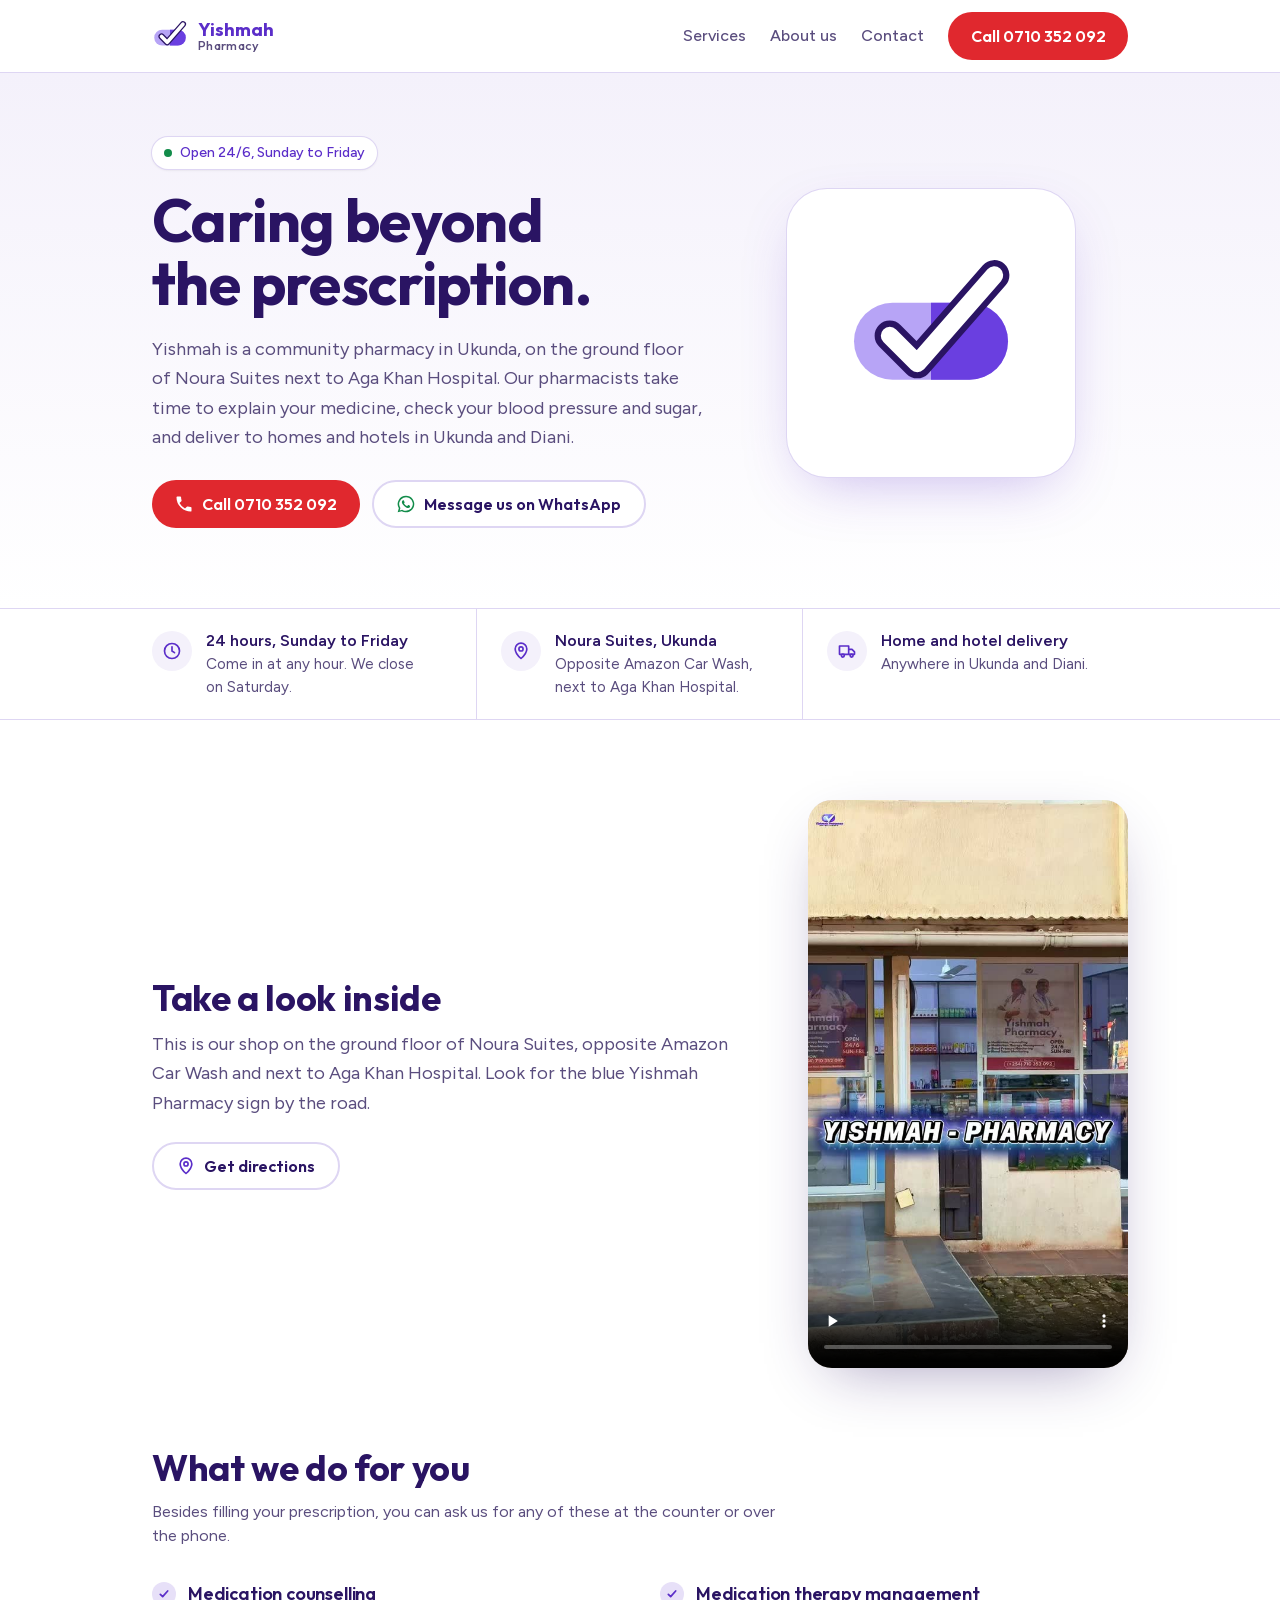
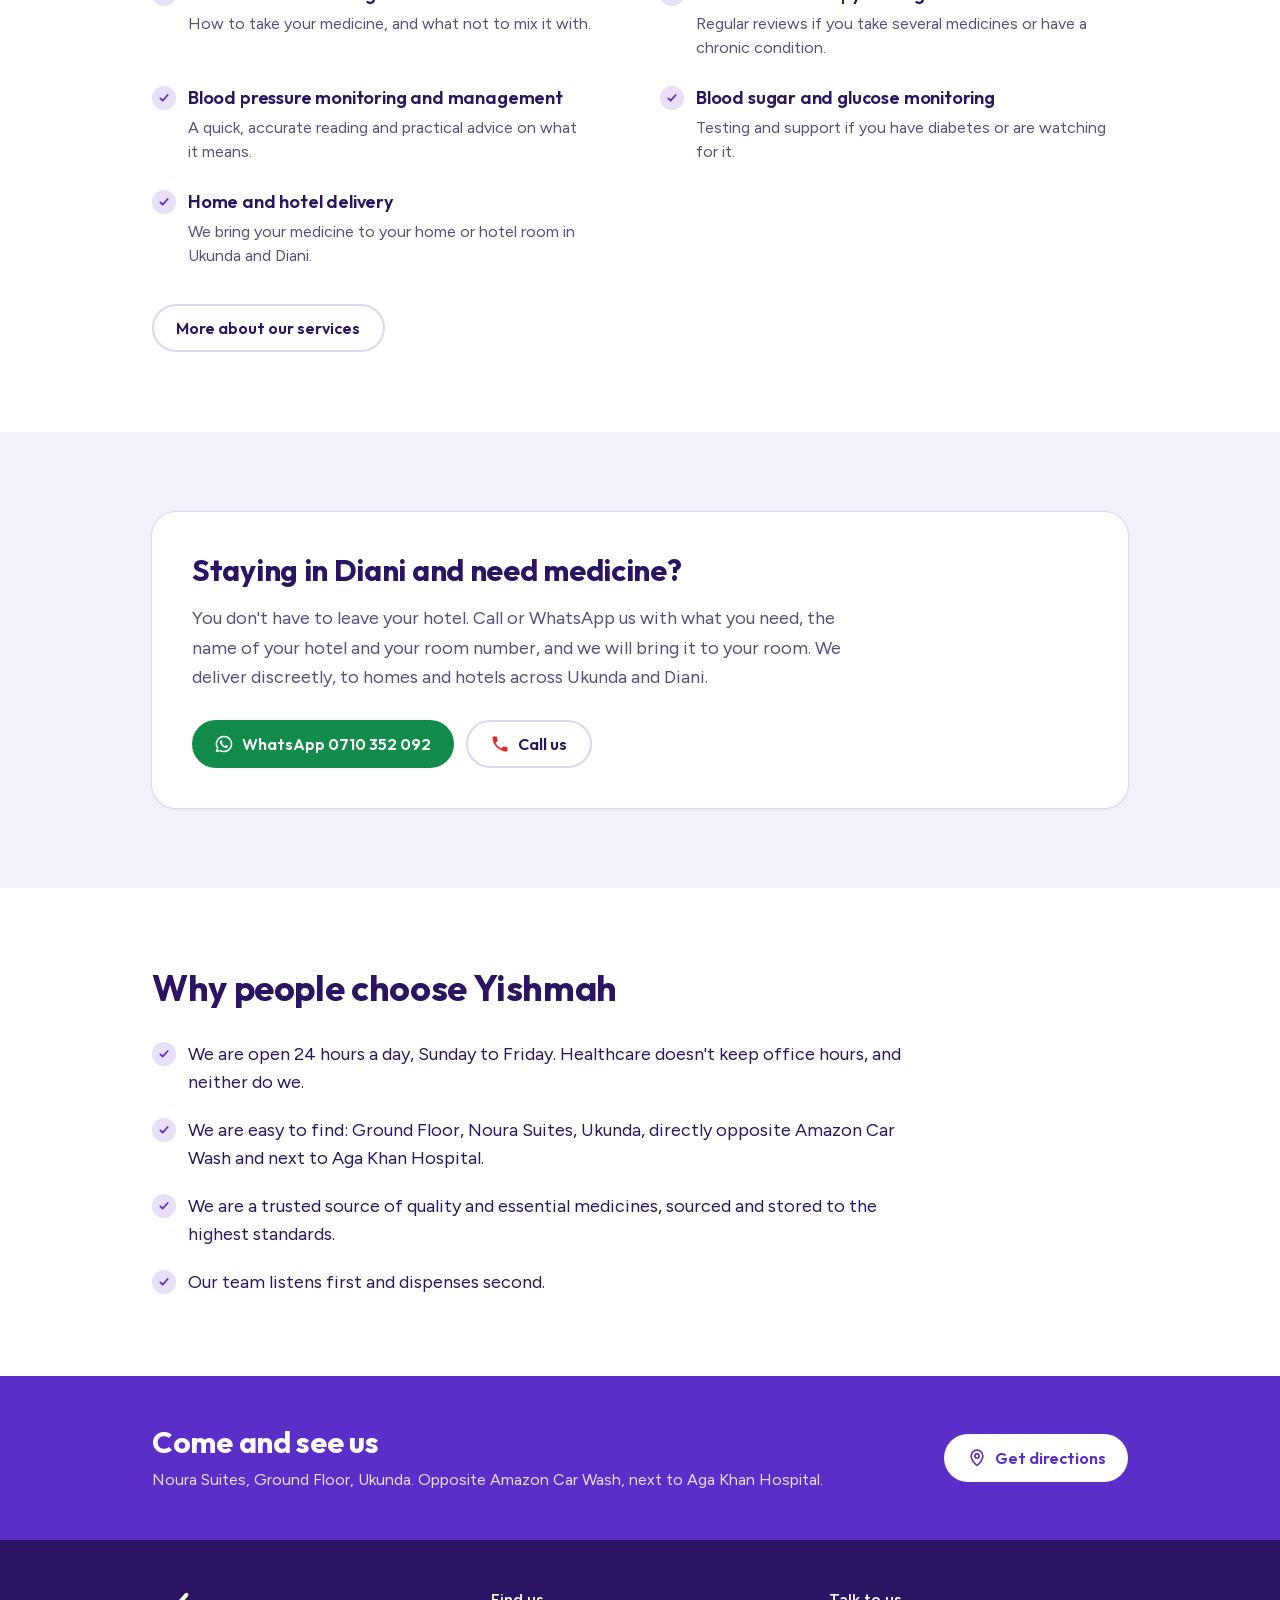
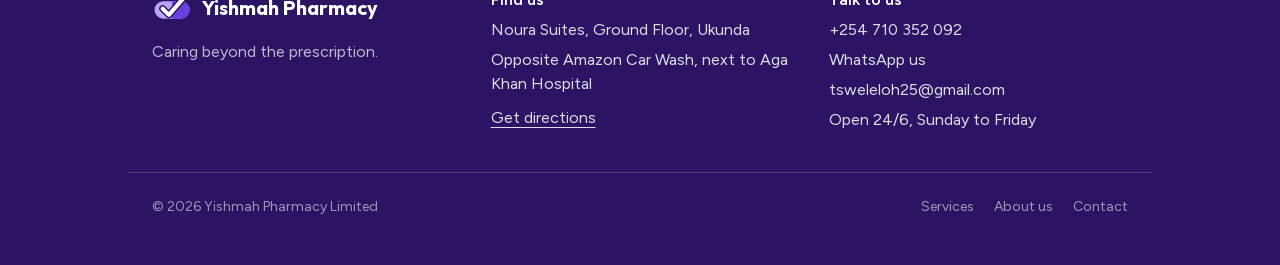
==== commit 60d7bbf2: "Deploy Yishmah Pharmacy website kilimo-tech/yishmah-pharmacy-website@2b8ac21877e6f9620f03f914650467f" ====
--- a/index.html
+++ b/index.html
@@ -1 +1 @@
-<!DOCTYPE html><!--c9A7vIxpMqyKvwIcFarf6--><html lang="en" class="outfit_9ab5612d-module__DFgRqa__variable figtree_aaa2bd5c-module__5DnV1W__variable"><head><meta charSet="utf-8"/><meta name="viewport" content="width=device-width, initial-scale=1"/><link rel="preload" href="/_next/static/media/1b99372b3eaef0c8-s.p.758e15a8.woff2" as="font" crossorigin="" type="font/woff2"/><link rel="preload" href="/_next/static/media/f7aa21714c1c53f8-s.p.e3544bb0.woff2" as="font" crossorigin="" type="font/woff2"/><link rel="stylesheet" href="/_next/static/chunks/7aee0e846179ced7.css" data-precedence="next"/><link rel="preload" as="script" fetchPriority="low" href="/_next/static/chunks/e1d679caba8aaa66.js"/><script src="/_next/static/chunks/4c8a73fa9a568984.js" async=""></script><script src="/_next/static/chunks/1c64b19886203277.js" async=""></script><script src="/_next/static/chunks/c44ba29902c6819e.js" async=""></script><script src="/_next/static/chunks/turbopack-27e2cf467ea67dbc.js" async=""></script><script src="/_next/static/chunks/1964454f34f3a7ab.js" async=""></script><script src="/_next/static/chunks/6c33792a57a66467.js" async=""></script><script src="/_next/static/chunks/beefb697acdd731a.js" async=""></script><meta name="next-size-adjust" content=""/><meta name="theme-color" content="#5B2EC9"/><title>Yishmah Pharmacy | 24-hour pharmacy in Ukunda, Diani</title><meta name="description" content="Community pharmacy on the ground floor of Noura Suites, Ukunda, next to Aga Khan Hospital. Open 24 hours, Sunday to Friday, with home and hotel delivery across Ukunda and Diani."/><link rel="manifest" href="/manifest.json"/><link rel="canonical" href="https://yishmah.kilimo.tech"/><meta property="og:title" content="Yishmah Pharmacy | 24-hour pharmacy in Ukunda, Diani"/><meta property="og:description" content="Community pharmacy on the ground floor of Noura Suites, Ukunda, next to Aga Khan Hospital. Open 24 hours, Sunday to Friday, with home and hotel delivery across Ukunda and Diani."/><meta property="og:url" content="https://yishmah.kilimo.tech"/><meta property="og:site_name" content="Yishmah Pharmacy"/><meta property="og:locale" content="en_KE"/><meta property="og:image" content="https://yishmah.kilimo.tech/og-image.png"/><meta property="og:image:width" content="1200"/><meta property="og:image:height" content="630"/><meta property="og:image:alt" content="Yishmah Pharmacy"/><meta property="og:type" content="website"/><meta name="twitter:card" content="summary_large_image"/><meta name="twitter:title" content="Yishmah Pharmacy | 24-hour pharmacy in Ukunda, Diani"/><meta name="twitter:description" content="Community pharmacy on the ground floor of Noura Suites, Ukunda, next to Aga Khan Hospital. Open 24 hours, Sunday to Friday, with home and hotel delivery across Ukunda and Diani."/><meta name="twitter:image" content="https://yishmah.kilimo.tech/og-image.png"/><link rel="icon" href="/favicon.svg" type="image/svg+xml"/><link rel="icon" href="/favicon.png" type="image/png" sizes="32x32"/><link rel="apple-touch-icon" href="/apple-touch-icon.png"/><script src="/_next/static/chunks/a6dad97d9634a72d.js" noModule=""></script></head><body class="min-h-screen"><div hidden=""><!--$--><!--/$--></div><script type="application/ld+json">{"@context":"https://schema.org","@type":"Pharmacy","@id":"https://yishmah.kilimo.tech/#pharmacy","name":"Yishmah Pharmacy Limited","alternateName":"Yishmah Pharmacy","slogan":"Caring beyond the prescription","description":"Community pharmacy on the ground floor of Noura Suites, Ukunda, next to Aga Khan Hospital. Open 24 hours, Sunday to Friday, with home and hotel delivery across Ukunda and Diani.","url":"https://yishmah.kilimo.tech","logo":"https://yishmah.kilimo.tech/icon-512.png","image":"https://yishmah.kilimo.tech/og-image.png","telephone":"+254710352092","email":"tsweleloh25@gmail.com","hasMap":"https://www.google.com/maps/dir/?api=1&destination=-4.2852462,39.5747758","geo":{"@type":"GeoCoordinates","latitude":-4.2852462,"longitude":39.5747758},"address":{"@type":"PostalAddress","streetAddress":"Noura Suites, Ground Floor, Opposite Amazon Car Wash, next to Aga Khan Hospital","addressLocality":"Ukunda","addressRegion":"Kwale County","addressCountry":"KE"},"areaServed":[{"@type":"Place","name":"Ukunda"},{"@type":"Place","name":"Diani"}],"openingHoursSpecification":[{"@type":"OpeningHoursSpecification","dayOfWeek":["Sunday","Monday","Tuesday","Wednesday","Thursday","Friday"],"opens":"00:00","closes":"23:59"}],"hasOfferCatalog":{"@type":"OfferCatalog","name":"Pharmacy services","itemListElement":[{"@type":"Offer","itemOffered":{"@type":"Service","name":"Medication counselling","url":"https://yishmah.kilimo.tech/services/counselling"}},{"@type":"Offer","itemOffered":{"@type":"Service","name":"Medication therapy management","url":"https://yishmah.kilimo.tech/services/therapy-management"}},{"@type":"Offer","itemOffered":{"@type":"Service","name":"Blood pressure monitoring and management","url":"https://yishmah.kilimo.tech/services/blood-pressure"}},{"@type":"Offer","itemOffered":{"@type":"Service","name":"Blood sugar and glucose monitoring","url":"https://yishmah.kilimo.tech/services/blood-sugar"}},{"@type":"Offer","itemOffered":{"@type":"Service","name":"Home and hotel delivery","url":"https://yishmah.kilimo.tech/services/delivery"}}]}}</script><script type="application/ld+json">{"@context":"https://schema.org","@type":"WebSite","@id":"https://yishmah.kilimo.tech/#website","url":"https://yishmah.kilimo.tech","name":"Yishmah Pharmacy","inLanguage":"en-KE","publisher":{"@id":"https://yishmah.kilimo.tech/#pharmacy"}}</script><header class="sticky top-0 z-30 border-b border-[var(--color-line)] bg-white/95 backdrop-blur"><div class="mx-auto flex max-w-5xl items-center justify-between gap-4 px-4 py-3 sm:px-6"><a class="flex items-center gap-2.5" aria-label="Yishmah Pharmacy home" href="/"><svg viewBox="0 0 64 64" class="h-9 w-9 shrink-0" aria-hidden="true"><rect x="4" y="21" width="56" height="28" rx="14" fill="#B7A4F6"></rect><path d="M32 21h14a14 14 0 0 1 0 28H32z" fill="#6A3FE0"></path><path d="M17 33l10 10L55 11" fill="none" stroke="#2A1463" stroke-width="11" stroke-linecap="round" stroke-linejoin="round"></path><path d="M17 33l10 10L55 11" fill="none" stroke="#FFFFFF" stroke-width="6.5" stroke-linecap="round" stroke-linejoin="round"></path></svg><span class="font-[family-name:var(--font-display)] text-lg font-bold leading-none text-[var(--color-violet)]">Yishmah<span class="block text-[0.8rem] font-medium tracking-wide text-[var(--color-ink-soft)]">Pharmacy</span></span></a><nav class="hidden items-center gap-6 md:flex" aria-label="Main"><a class="font-medium text-[var(--color-ink-soft)] hover:text-[var(--color-violet)]" href="/services">Services</a><a class="font-medium text-[var(--color-ink-soft)] hover:text-[var(--color-violet)]" href="/about">About us</a><a class="font-medium text-[var(--color-ink-soft)] hover:text-[var(--color-violet)]" href="/contact">Contact</a><a href="tel:+254710352092" class="btn btn-call">Call <!-- -->0710 352 092</a></nav><nav class="flex items-center gap-4 text-[0.95rem] md:hidden" aria-label="Main"><a class="font-medium text-[var(--color-ink-soft)]" href="/services">Services</a><a class="font-medium text-[var(--color-ink-soft)]" href="/about">About</a><a class="font-medium text-[var(--color-ink-soft)]" href="/contact">Contact</a></nav></div></header><main><section class="bg-gradient-to-b from-[var(--color-lavender)] to-white"><div class="mx-auto grid max-w-5xl items-center gap-8 px-4 pb-12 pt-10 sm:px-6 md:grid-cols-[1.4fr_1fr] md:pb-20 md:pt-16"><div><p class="inline-flex items-center gap-2 rounded-full bg-white px-3 py-1.5 text-sm font-medium text-[var(--color-violet)] shadow-sm ring-1 ring-[var(--color-line)]"><span class="h-2 w-2 rounded-full bg-[var(--color-whatsapp)]"></span>Open 24/6, Sunday to Friday</p><h1 class="mt-5 text-[2.6rem] font-bold leading-[1.05] text-[var(--color-ink)] sm:text-6xl">Caring beyond the prescription<!-- -->.</h1><p class="mt-5 max-w-xl text-lg leading-relaxed text-[var(--color-ink-soft)]">Yishmah is a community pharmacy in Ukunda, on the ground floor of Noura Suites next to Aga Khan Hospital. Our pharmacists take time to explain your medicine, check your blood pressure and sugar, and deliver to homes and hotels in Ukunda and Diani.</p><div class="mt-7 flex flex-col gap-3 sm:flex-row"><a href="tel:+254710352092" class="btn btn-call"><svg viewBox="0 0 24 24" class="h-5 w-5 shrink-0" fill="currentColor" aria-hidden="true"><path d="M6.6 10.8a15.2 15.2 0 0 0 6.6 6.6l2.2-2.2a1 1 0 0 1 1-.25 11.4 11.4 0 0 0 3.6.57 1 1 0 0 1 1 1V20a1 1 0 0 1-1 1A17 17 0 0 1 3 4a1 1 0 0 1 1-1h3.5a1 1 0 0 1 1 1c0 1.25.2 2.45.57 3.57a1 1 0 0 1-.25 1z"></path></svg> Call <!-- -->0710 352 092</a><a href="https://wa.me/254710352092?text=Hello%20Yishmah%20Pharmacy%2C%20" class="btn btn-outline" target="_blank" rel="noopener"><svg viewBox="0 0 24 24" class="h-5 w-5 text-[var(--color-whatsapp)]" fill="currentColor" aria-hidden="true"><path d="M12 2a10 10 0 0 0-8.6 15.1L2 22l5-1.3A10 10 0 1 0 12 2zm0 18.2a8.2 8.2 0 0 1-4.2-1.15l-.3-.18-3 .78.8-2.9-.2-.3A8.2 8.2 0 1 1 12 20.2zm4.5-6.1c-.25-.12-1.46-.72-1.69-.8-.23-.08-.39-.12-.55.12-.17.25-.64.8-.78.97-.14.16-.29.18-.54.06a6.7 6.7 0 0 1-3.34-2.92c-.25-.43.25-.4.72-1.34.08-.16.04-.3-.02-.42l-.75-1.8c-.2-.48-.4-.41-.55-.42h-.47a.9.9 0 0 0-.65.3 2.73 2.73 0 0 0-.85 2.03 4.74 4.74 0 0 0 1 2.52 10.8 10.8 0 0 0 4.14 3.66c1.54.66 2.14.72 2.91.6.47-.07 1.46-.6 1.66-1.17.2-.58.2-1.07.14-1.17-.06-.1-.22-.16-.47-.28z"></path></svg> Message us on WhatsApp</a></div></div><div class="hidden justify-center md:flex"><div class="grid aspect-square w-72 place-items-center rounded-[2.5rem] bg-white shadow-[0_20px_60px_-20px_rgba(91,46,201,0.35)] ring-1 ring-[var(--color-line)]"><svg viewBox="0 0 64 64" class="h-44 w-44" aria-hidden="true"><rect x="4" y="21" width="56" height="28" rx="14" fill="#B7A4F6"></rect><path d="M32 21h14a14 14 0 0 1 0 28H32z" fill="#6A3FE0"></path><path d="M17 33l10 10L55 11" fill="none" stroke="#2A1463" stroke-width="11" stroke-linecap="round" stroke-linejoin="round"></path><path d="M17 33l10 10L55 11" fill="none" stroke="#FFFFFF" stroke-width="6.5" stroke-linecap="round" stroke-linejoin="round"></path></svg></div></div></div></section><section class="border-y border-[var(--color-line)] bg-white"><div class="mx-auto grid max-w-5xl divide-y divide-[var(--color-line)] px-4 sm:px-6 md:grid-cols-3 md:divide-x md:divide-y-0"><div class="flex gap-3.5 py-5 md:px-6 md:first:pl-0 md:last:pr-0"><span class="mt-0.5 grid h-10 w-10 shrink-0 place-items-center rounded-full bg-[var(--color-lavender)] text-[var(--color-violet)]"><svg viewBox="0 0 24 24" class="h-5 w-5 shrink-0" fill="none" stroke="currentColor" stroke-width="2" stroke-linecap="round" aria-hidden="true"><circle cx="12" cy="12" r="9"></circle><path d="M12 7v5l3 2"></path></svg></span><div><p class="font-semibold">24 hours, Sunday to Friday</p><p class="text-[0.95rem] text-[var(--color-ink-soft)]">Come in at any hour. We close on Saturday.</p></div></div><div class="flex gap-3.5 py-5 md:px-6 md:first:pl-0 md:last:pr-0"><span class="mt-0.5 grid h-10 w-10 shrink-0 place-items-center rounded-full bg-[var(--color-lavender)] text-[var(--color-violet)]"><svg viewBox="0 0 24 24" class="h-5 w-5 shrink-0" fill="none" stroke="currentColor" stroke-width="2" stroke-linecap="round" stroke-linejoin="round" aria-hidden="true"><path d="M12 21s-7-6.2-7-11.5a7 7 0 0 1 14 0C19 14.8 12 21 12 21z"></path><circle cx="12" cy="9.5" r="2.5"></circle></svg></span><div><p class="font-semibold">Noura Suites, Ukunda</p><p class="text-[0.95rem] text-[var(--color-ink-soft)]">Opposite Amazon Car Wash, next to Aga Khan Hospital<!-- -->.</p></div></div><div class="flex gap-3.5 py-5 md:px-6 md:first:pl-0 md:last:pr-0"><span class="mt-0.5 grid h-10 w-10 shrink-0 place-items-center rounded-full bg-[var(--color-lavender)] text-[var(--color-violet)]"><svg viewBox="0 0 24 24" class="h-5 w-5 shrink-0" fill="none" stroke="currentColor" stroke-width="2" stroke-linecap="round" stroke-linejoin="round" aria-hidden="true"><path d="M3 6h11v10H3zM14 10h4l3 3v3h-7"></path><circle cx="7" cy="17.5" r="1.8"></circle><circle cx="17.5" cy="17.5" r="1.8"></circle></svg></span><div><p class="font-semibold">Home and hotel delivery</p><p class="text-[0.95rem] text-[var(--color-ink-soft)]">Anywhere in Ukunda and Diani.</p></div></div></div></section><section class="mx-auto max-w-5xl px-4 py-14 sm:px-6 md:py-20"><h2 class="text-3xl font-bold sm:text-4xl">What we do for you</h2><p class="mt-3 max-w-2xl text-[var(--color-ink-soft)]">Besides filling your prescription, you can ask us for any of these at the counter or over the phone.</p><ul class="check-list mt-8 grid gap-x-10 gap-y-6 md:grid-cols-2"><li><h3 class="text-lg font-semibold"><a class="hover:text-[var(--color-violet)] hover:underline" href="/services/counselling">Medication counselling</a></h3><p class="mt-1 text-[var(--color-ink-soft)]">How to take your medicine, and what not to mix it with.</p></li><li><h3 class="text-lg font-semibold"><a class="hover:text-[var(--color-violet)] hover:underline" href="/services/therapy-management">Medication therapy management</a></h3><p class="mt-1 text-[var(--color-ink-soft)]">Regular reviews if you take several medicines or have a chronic condition.</p></li><li><h3 class="text-lg font-semibold"><a class="hover:text-[var(--color-violet)] hover:underline" href="/services/blood-pressure">Blood pressure monitoring and management</a></h3><p class="mt-1 text-[var(--color-ink-soft)]">A quick, accurate reading and practical advice on what it means.</p></li><li><h3 class="text-lg font-semibold"><a class="hover:text-[var(--color-violet)] hover:underline" href="/services/blood-sugar">Blood sugar and glucose monitoring</a></h3><p class="mt-1 text-[var(--color-ink-soft)]">Testing and support if you have diabetes or are watching for it.</p></li><li><h3 class="text-lg font-semibold"><a class="hover:text-[var(--color-violet)] hover:underline" href="/services/delivery">Home and hotel delivery</a></h3><p class="mt-1 text-[var(--color-ink-soft)]">We bring your medicine to your home or hotel room in Ukunda and Diani.</p></li></ul><a class="btn btn-outline mt-9" href="/services">More about our services</a></section><section class="bg-[var(--color-lavender)]"><div class="mx-auto max-w-5xl px-4 py-14 sm:px-6 md:py-20"><div class="rounded-3xl bg-white p-6 shadow-sm ring-1 ring-[var(--color-line)] sm:p-10"><h2 class="text-2xl font-bold sm:text-3xl">Staying in Diani and need medicine?</h2><p class="mt-4 max-w-2xl text-lg leading-relaxed text-[var(--color-ink-soft)]">You don&#x27;t have to leave your hotel. Call or WhatsApp us with what you need, the name of your hotel and your room number, and we will bring it to your room. We deliver discreetly, to homes and hotels across Ukunda and Diani.</p><div class="mt-7 flex flex-col gap-3 sm:flex-row"><a href="https://wa.me/254710352092?text=Hello%20Yishmah%20Pharmacy%2C%20" class="btn bg-[var(--color-whatsapp)] text-white" target="_blank" rel="noopener"><svg viewBox="0 0 24 24" class="h-5 w-5 shrink-0" fill="currentColor" aria-hidden="true"><path d="M12 2a10 10 0 0 0-8.6 15.1L2 22l5-1.3A10 10 0 1 0 12 2zm0 18.2a8.2 8.2 0 0 1-4.2-1.15l-.3-.18-3 .78.8-2.9-.2-.3A8.2 8.2 0 1 1 12 20.2zm4.5-6.1c-.25-.12-1.46-.72-1.69-.8-.23-.08-.39-.12-.55.12-.17.25-.64.8-.78.97-.14.16-.29.18-.54.06a6.7 6.7 0 0 1-3.34-2.92c-.25-.43.25-.4.72-1.34.08-.16.04-.3-.02-.42l-.75-1.8c-.2-.48-.4-.41-.55-.42h-.47a.9.9 0 0 0-.65.3 2.73 2.73 0 0 0-.85 2.03 4.74 4.74 0 0 0 1 2.52 10.8 10.8 0 0 0 4.14 3.66c1.54.66 2.14.72 2.91.6.47-.07 1.46-.6 1.66-1.17.2-.58.2-1.07.14-1.17-.06-.1-.22-.16-.47-.28z"></path></svg> WhatsApp <!-- -->0710 352 092</a><a href="tel:+254710352092" class="btn btn-outline"><svg viewBox="0 0 24 24" class="h-5 w-5 text-[var(--color-call)]" fill="currentColor" aria-hidden="true"><path d="M6.6 10.8a15.2 15.2 0 0 0 6.6 6.6l2.2-2.2a1 1 0 0 1 1-.25 11.4 11.4 0 0 0 3.6.57 1 1 0 0 1 1 1V20a1 1 0 0 1-1 1A17 17 0 0 1 3 4a1 1 0 0 1 1-1h3.5a1 1 0 0 1 1 1c0 1.25.2 2.45.57 3.57a1 1 0 0 1-.25 1z"></path></svg> Call us</a></div></div></div></section><section class="mx-auto max-w-5xl px-4 py-14 sm:px-6 md:py-20"><h2 class="text-3xl font-bold sm:text-4xl">Why people choose Yishmah</h2><ul class="check-list mt-8 grid max-w-3xl gap-5 text-lg"><li>We are open 24 hours a day, Sunday to Friday. Healthcare doesn&#x27;t keep office hours, and neither do we.</li><li>We are easy to find: Ground Floor, Noura Suites, Ukunda, directly opposite Amazon Car Wash and next to Aga Khan Hospital.</li><li>We are a trusted source of quality and essential medicines, sourced and stored to the highest standards.</li><li>Our team listens first and dispenses second.</li></ul></section><section class="bg-[var(--color-violet)] text-white"><div class="mx-auto flex max-w-5xl flex-col gap-6 px-4 py-12 sm:px-6 md:flex-row md:items-center md:justify-between"><div><h2 class="text-2xl font-bold sm:text-3xl">Come and see us</h2><p class="mt-2 text-white/85">Noura Suites, Ground Floor<!-- -->, Ukunda. <!-- -->Opposite Amazon Car Wash, next to Aga Khan Hospital<!-- -->.</p></div><a href="https://www.google.com/maps/dir/?api=1&amp;destination=-4.2852462,39.5747758" class="btn bg-white text-[var(--color-violet)]" target="_blank" rel="noopener"><svg viewBox="0 0 24 24" class="h-5 w-5 shrink-0" fill="none" stroke="currentColor" stroke-width="2" stroke-linecap="round" stroke-linejoin="round" aria-hidden="true"><path d="M12 21s-7-6.2-7-11.5a7 7 0 0 1 14 0C19 14.8 12 21 12 21z"></path><circle cx="12" cy="9.5" r="2.5"></circle></svg> Get directions</a></div></section><!--$--><!--/$--></main><footer class="bg-[var(--color-ink)] pb-28 pt-12 text-white/85 md:pb-12"><div class="mx-auto grid max-w-5xl gap-10 px-4 sm:px-6 md:grid-cols-3"><div><div class="flex items-center gap-2.5"><svg viewBox="0 0 64 64" class="h-10 w-10" aria-hidden="true"><rect x="4" y="21" width="56" height="28" rx="14" fill="#B7A4F6"></rect><path d="M32 21h14a14 14 0 0 1 0 28H32z" fill="#6A3FE0"></path><path d="M17 33l10 10L55 11" fill="none" stroke="#2A1463" stroke-width="11" stroke-linecap="round" stroke-linejoin="round"></path><path d="M17 33l10 10L55 11" fill="none" stroke="#FFFFFF" stroke-width="6.5" stroke-linecap="round" stroke-linejoin="round"></path></svg><span class="font-[family-name:var(--font-display)] text-xl font-bold text-white">Yishmah Pharmacy</span></div><p class="mt-3 text-white/70">Caring beyond the prescription<!-- -->.</p></div><div class="space-y-1.5"><p class="font-semibold text-white">Find us</p><p>Noura Suites, Ground Floor<!-- -->, Ukunda</p><p>Opposite Amazon Car Wash, next to Aga Khan Hospital</p><a href="https://www.google.com/maps/dir/?api=1&amp;destination=-4.2852462,39.5747758" class="inline-block pt-1 underline underline-offset-4" target="_blank" rel="noopener">Get directions</a></div><div class="space-y-1.5"><p class="font-semibold text-white">Talk to us</p><p><a href="tel:+254710352092" class="underline-offset-4 hover:underline">+254 710 352 092</a></p><p><a href="https://wa.me/254710352092?text=Hello%20Yishmah%20Pharmacy%2C%20" class="underline-offset-4 hover:underline" target="_blank" rel="noopener">WhatsApp us</a></p><p><a href="mailto:tsweleloh25@gmail.com" class="break-all underline-offset-4 hover:underline">tsweleloh25@gmail.com</a></p><p>Open 24/6, Sunday to Friday</p></div></div><div class="mx-auto mt-10 flex max-w-5xl flex-wrap items-center justify-between gap-4 border-t border-white/15 px-4 pt-6 text-sm text-white/55 sm:px-6"><p>© <!-- -->2026<!-- --> <!-- -->Yishmah Pharmacy Limited</p><nav class="flex gap-5" aria-label="Footer"><a class="hover:text-white" href="/services">Services</a><a class="hover:text-white" href="/about">About us</a><a class="hover:text-white" href="/contact">Contact</a></nav></div></footer><div class="fixed inset-x-0 bottom-0 z-40 border-t border-[var(--color-line)] bg-white/95 px-3 pb-[max(0.6rem,env(safe-area-inset-bottom))] pt-2.5 backdrop-blur md:hidden"><div class="grid grid-cols-2 gap-2.5"><a href="tel:+254710352092" class="btn btn-call w-full"><svg viewBox="0 0 24 24" class="h-5 w-5 shrink-0" fill="currentColor" aria-hidden="true"><path d="M6.6 10.8a15.2 15.2 0 0 0 6.6 6.6l2.2-2.2a1 1 0 0 1 1-.25 11.4 11.4 0 0 0 3.6.57 1 1 0 0 1 1 1V20a1 1 0 0 1-1 1A17 17 0 0 1 3 4a1 1 0 0 1 1-1h3.5a1 1 0 0 1 1 1c0 1.25.2 2.45.57 3.57a1 1 0 0 1-.25 1z"></path></svg> Call</a><a href="https://wa.me/254710352092?text=Hello%20Yishmah%20Pharmacy%2C%20" class="btn w-full bg-[var(--color-whatsapp)] text-white" target="_blank" rel="noopener"><svg viewBox="0 0 24 24" class="h-5 w-5 shrink-0" fill="currentColor" aria-hidden="true"><path d="M12 2a10 10 0 0 0-8.6 15.1L2 22l5-1.3A10 10 0 1 0 12 2zm0 18.2a8.2 8.2 0 0 1-4.2-1.15l-.3-.18-3 .78.8-2.9-.2-.3A8.2 8.2 0 1 1 12 20.2zm4.5-6.1c-.25-.12-1.46-.72-1.69-.8-.23-.08-.39-.12-.55.12-.17.25-.64.8-.78.97-.14.16-.29.18-.54.06a6.7 6.7 0 0 1-3.34-2.92c-.25-.43.25-.4.72-1.34.08-.16.04-.3-.02-.42l-.75-1.8c-.2-.48-.4-.41-.55-.42h-.47a.9.9 0 0 0-.65.3 2.73 2.73 0 0 0-.85 2.03 4.74 4.74 0 0 0 1 2.52 10.8 10.8 0 0 0 4.14 3.66c1.54.66 2.14.72 2.91.6.47-.07 1.46-.6 1.66-1.17.2-.58.2-1.07.14-1.17-.06-.1-.22-.16-.47-.28z"></path></svg> WhatsApp</a></div></div><script src="/_next/static/chunks/e1d679caba8aaa66.js" id="_R_" async=""></script><script>(self.__next_f=self.__next_f||[]).push([0])</script><script>self.__next_f.push([1,"1:\"$Sreact.fragment\"\n3:I[74426,[\"/_next/static/chunks/1964454f34f3a7ab.js\"],\"\"]\nf:I[60374,[\"/_next/static/chunks/6c33792a57a66467.js\",\"/_next/static/chunks/beefb697acdd731a.js\"],\"default\"]\n:HL[\"/_next/static/chunks/7aee0e846179ced7.css\",\"style\"]\n:HL[\"/_next/static/media/1b99372b3eaef0c8-s.p.758e15a8.woff2\",\"font\",{\"crossOrigin\":\"\",\"type\":\"font/woff2\"}]\n:HL[\"/_next/static/media/f7aa21714c1c53f8-s.p.e3544bb0.woff2\",\"font\",{\"crossOrigin\":\"\",\"type\":\"font/woff2\"}]\n2:T819,"])</script><script>self.__next_f.push([1,"{\"@context\":\"https://schema.org\",\"@type\":\"Pharmacy\",\"@id\":\"https://yishmah.kilimo.tech/#pharmacy\",\"name\":\"Yishmah Pharmacy Limited\",\"alternateName\":\"Yishmah Pharmacy\",\"slogan\":\"Caring beyond the prescription\",\"description\":\"Community pharmacy on the ground floor of Noura Suites, Ukunda, next to Aga Khan Hospital. Open 24 hours, Sunday to Friday, with home and hotel delivery across Ukunda and Diani.\",\"url\":\"https://yishmah.kilimo.tech\",\"logo\":\"https://yishmah.kilimo.tech/icon-512.png\",\"image\":\"https://yishmah.kilimo.tech/og-image.png\",\"telephone\":\"+254710352092\",\"email\":\"tsweleloh25@gmail.com\",\"hasMap\":\"https://www.google.com/maps/dir/?api=1\u0026destination=-4.2852462,39.5747758\",\"geo\":{\"@type\":\"GeoCoordinates\",\"latitude\":-4.2852462,\"longitude\":39.5747758},\"address\":{\"@type\":\"PostalAddress\",\"streetAddress\":\"Noura Suites, Ground Floor, Opposite Amazon Car Wash, next to Aga Khan Hospital\",\"addressLocality\":\"Ukunda\",\"addressRegion\":\"Kwale County\",\"addressCountry\":\"KE\"},\"areaServed\":[{\"@type\":\"Place\",\"name\":\"Ukunda\"},{\"@type\":\"Place\",\"name\":\"Diani\"}],\"openingHoursSpecification\":[{\"@type\":\"OpeningHoursSpecification\",\"dayOfWeek\":[\"Sunday\",\"Monday\",\"Tuesday\",\"Wednesday\",\"Thursday\",\"Friday\"],\"opens\":\"00:00\",\"closes\":\"23:59\"}],\"hasOfferCatalog\":{\"@type\":\"OfferCatalog\",\"name\":\"Pharmacy services\",\"itemListElement\":[{\"@type\":\"Offer\",\"itemOffered\":{\"@type\":\"Service\",\"name\":\"Medication counselling\",\"url\":\"https://yishmah.kilimo.tech/services/counselling\"}},{\"@type\":\"Offer\",\"itemOffered\":{\"@type\":\"Service\",\"name\":\"Medication therapy management\",\"url\":\"https://yishmah.kilimo.tech/services/therapy-management\"}},{\"@type\":\"Offer\",\"itemOffered\":{\"@type\":\"Service\",\"name\":\"Blood pressure monitoring and management\",\"url\":\"https://yishmah.kilimo.tech/services/blood-pressure\"}},{\"@type\":\"Offer\",\"itemOffered\":{\"@type\":\"Service\",\"name\":\"Blood sugar and glucose monitoring\",\"url\":\"https://yishmah.kilimo.tech/services/blood-sugar\"}},{\"@type\":\"Offer\",\"itemOffered\":{\"@type\":\"Service\",\"name\":\"Home and hotel delivery\",\"url\":\"https://yishmah.kilimo.tech/services/delivery\"}}]}}"])</script><script>self.__next_f.push([1,"0:{\"P\":null,\"b\":\"c9A7vIxpMqyKvwIcFarf6\",\"c\":[\"\",\"\"],\"q\":\"\",\"i\":false,\"f\":[[[\"\",{\"children\":[\"__PAGE__\",{}]},\"$undefined\",\"$undefined\",true],[[\"$\",\"$1\",\"c\",{\"children\":[[[\"$\",\"link\",\"0\",{\"rel\":\"stylesheet\",\"href\":\"/_next/static/chunks/7aee0e846179ced7.css\",\"precedence\":\"next\",\"crossOrigin\":\"$undefined\",\"nonce\":\"$undefined\"}],[\"$\",\"script\",\"script-0\",{\"src\":\"/_next/static/chunks/1964454f34f3a7ab.js\",\"async\":true,\"nonce\":\"$undefined\"}]],[\"$\",\"html\",null,{\"lang\":\"en\",\"className\":\"outfit_9ab5612d-module__DFgRqa__variable figtree_aaa2bd5c-module__5DnV1W__variable\",\"children\":[\"$\",\"body\",null,{\"className\":\"min-h-screen\",\"children\":[[\"$\",\"script\",null,{\"type\":\"application/ld+json\",\"dangerouslySetInnerHTML\":{\"__html\":\"$2\"}}],[\"$\",\"script\",null,{\"type\":\"application/ld+json\",\"dangerouslySetInnerHTML\":{\"__html\":\"{\\\"@context\\\":\\\"https://schema.org\\\",\\\"@type\\\":\\\"WebSite\\\",\\\"@id\\\":\\\"https://yishmah.kilimo.tech/#website\\\",\\\"url\\\":\\\"https://yishmah.kilimo.tech\\\",\\\"name\\\":\\\"Yishmah Pharmacy\\\",\\\"inLanguage\\\":\\\"en-KE\\\",\\\"publisher\\\":{\\\"@id\\\":\\\"https://yishmah.kilimo.tech/#pharmacy\\\"}}\"}}],[\"$\",\"header\",null,{\"className\":\"sticky top-0 z-30 border-b border-[var(--color-line)] bg-white/95 backdrop-blur\",\"children\":[\"$\",\"div\",null,{\"className\":\"mx-auto flex max-w-5xl items-center justify-between gap-4 px-4 py-3 sm:px-6\",\"children\":[[\"$\",\"$L3\",null,{\"href\":\"/\",\"className\":\"flex items-center gap-2.5\",\"aria-label\":\"Yishmah Pharmacy home\",\"children\":[[\"$\",\"svg\",null,{\"viewBox\":\"0 0 64 64\",\"className\":\"h-9 w-9 shrink-0\",\"aria-hidden\":\"true\",\"children\":[[\"$\",\"rect\",null,{\"x\":\"4\",\"y\":\"21\",\"width\":\"56\",\"height\":\"28\",\"rx\":\"14\",\"fill\":\"#B7A4F6\"}],\"$L4\",\"$L5\",\"$L6\"]}],\"$L7\"]}],\"$L8\",\"$L9\"]}]}],\"$La\",\"$Lb\",\"$Lc\"]}]}]]}],{\"children\":[\"$Ld\",{},null,false,false]},null,false,false],\"$Le\",false]],\"m\":\"$undefined\",\"G\":[\"$f\",[]],\"S\":true}\n"])</script><script>self.__next_f.push([1,"10:I[92322,[\"/_next/static/chunks/6c33792a57a66467.js\",\"/_next/static/chunks/beefb697acdd731a.js\"],\"default\"]\n11:I[81409,[\"/_next/static/chunks/6c33792a57a66467.js\",\"/_next/static/chunks/beefb697acdd731a.js\"],\"default\"]\n1b:I[19091,[\"/_next/static/chunks/6c33792a57a66467.js\",\"/_next/static/chunks/beefb697acdd731a.js\"],\"ViewportBoundary\"]\n1d:I[19091,[\"/_next/static/chunks/6c33792a57a66467.js\",\"/_next/static/chunks/beefb697acdd731a.js\"],\"MetadataBoundary\"]\n1e:\"$Sreact.suspense\"\n4:[\"$\",\"path\",null,{\"d\":\"M32 21h14a14 14 0 0 1 0 28H32z\",\"fill\":\"#6A3FE0\"}]\n5:[\"$\",\"path\",null,{\"d\":\"M17 33l10 10L55 11\",\"fill\":\"none\",\"stroke\":\"#2A1463\",\"strokeWidth\":\"11\",\"strokeLinecap\":\"round\",\"strokeLinejoin\":\"round\"}]\n6:[\"$\",\"path\",null,{\"d\":\"M17 33l10 10L55 11\",\"fill\":\"none\",\"stroke\":\"#FFFFFF\",\"strokeWidth\":\"6.5\",\"strokeLinecap\":\"round\",\"strokeLinejoin\":\"round\"}]\n7:[\"$\",\"span\",null,{\"className\":\"font-[family-name:var(--font-display)] text-lg font-bold leading-none text-[var(--color-violet)]\",\"children\":[\"Yishmah\",[\"$\",\"span\",null,{\"className\":\"block text-[0.8rem] font-medium tracking-wide text-[var(--color-ink-soft)]\",\"children\":\"Pharmacy\"}]]}]\n8:[\"$\",\"nav\",null,{\"className\":\"hidden items-center gap-6 md:flex\",\"aria-label\":\"Main\",\"children\":[[[\"$\",\"$L3\",\"/services\",{\"href\":\"/services\",\"className\":\"font-medium text-[var(--color-ink-soft)] hover:text-[var(--color-violet)]\",\"children\":\"Services\"}],[\"$\",\"$L3\",\"/about\",{\"href\":\"/about\",\"className\":\"font-medium text-[var(--color-ink-soft)] hover:text-[var(--color-violet)]\",\"children\":\"About us\"}],[\"$\",\"$L3\",\"/contact\",{\"href\":\"/contact\",\"className\":\"font-medium text-[var(--color-ink-soft)] hover:text-[var(--color-violet)]\",\"children\":\"Contact\"}]],[\"$\",\"a\",null,{\"href\":\"tel:+254710352092\",\"className\":\"btn btn-call\",\"children\":[\"Call \",\"0710 352 092\"]}]]}]\n9:[\"$\",\"nav\",null,{\"className\":\"flex items-center gap-4 text-[0.95rem] md:hidden\",\"aria-label\":\"Main\",\"children\":[[\"$\",\"$L3\",\"/services\",{\"href\":\"/services\",\"className\":\"font-medium text-[var(--color-ink-soft)]\",\"children\":\"Services\"}],[\"$\",\"$L3\",\"/about\",{\"href\":\"/about\",\"className\":\"font-medium text-[var(--color-ink-soft)]\",\"children\":\"About\"}],[\"$\",\"$L3\",\"/contact\",{\"href\":\"/contact\",\"className\":\"font-medium text-[var(--color-ink-soft)]\",\"children\":\"Contact\"}]]}]\na:[\"$\",\"main\",null,{\"children\":[\"$\",\"$L10\",null,{\"parallelRouterKey\":\"children\",\"error\":\"$undefined\",\"errorStyles\":\"$undefined\",\"errorScripts\":\"$undefined\",\"template\":[\"$\",\"$L11\",null,{}],\"templateStyles\":\"$undefined\",\"templateScripts\":\"$undefined\",\"notFound\":[[\"$\",\"section\",null,{\"className\":\"mx-auto max-w-2xl px-4 py-24 text-center sm:px-6\",\"children\":[[\"$\",\"h1\",null,{\"className\":\"text-4xl font-bold\",\"children\":\"We couldn't find that page\"}],[\"$\",\"p\",null,{\"className\":\"mt-4 text-lg text-[var(--color-ink-soft)]\",\"children\":[\"Go back to the home page, or call us on \",\"0710 352 092\",\".\"]}],[\"$\",\"div\",null,{\"className\":\"mt-8 flex flex-col justify-center gap-3 sm:flex-row\",\"children\":[[\"$\",\"$L3\",null,{\"href\":\"/\",\"className\":\"btn btn-primary\",\"children\":\"Home page\"}],[\"$\",\"a\",null,{\"href\":\"tel:+254710352092\",\"className\":\"btn btn-call\",\"children\":[\"Call \",\"0710 352 092\"]}]]}]]}],[]],\"forbidden\":\"$undefined\",\"unauthorized\":\"$undefined\"}]}]\n"])</script><script>self.__next_f.push([1,"b:[\"$\",\"footer\",null,{\"className\":\"bg-[var(--color-ink)] pb-28 pt-12 text-white/85 md:pb-12\",\"children\":[[\"$\",\"div\",null,{\"className\":\"mx-auto grid max-w-5xl gap-10 px-4 sm:px-6 md:grid-cols-3\",\"children\":[[\"$\",\"div\",null,{\"children\":[[\"$\",\"div\",null,{\"className\":\"flex items-center gap-2.5\",\"children\":[[\"$\",\"svg\",null,{\"viewBox\":\"0 0 64 64\",\"className\":\"h-10 w-10\",\"aria-hidden\":\"true\",\"children\":[[\"$\",\"rect\",null,{\"x\":\"4\",\"y\":\"21\",\"width\":\"56\",\"height\":\"28\",\"rx\":\"14\",\"fill\":\"#B7A4F6\"}],[\"$\",\"path\",null,{\"d\":\"M32 21h14a14 14 0 0 1 0 28H32z\",\"fill\":\"#6A3FE0\"}],[\"$\",\"path\",null,{\"d\":\"M17 33l10 10L55 11\",\"fill\":\"none\",\"stroke\":\"#2A1463\",\"strokeWidth\":\"11\",\"strokeLinecap\":\"round\",\"strokeLinejoin\":\"round\"}],[\"$\",\"path\",null,{\"d\":\"M17 33l10 10L55 11\",\"fill\":\"none\",\"stroke\":\"#FFFFFF\",\"strokeWidth\":\"6.5\",\"strokeLinecap\":\"round\",\"strokeLinejoin\":\"round\"}]]}],[\"$\",\"span\",null,{\"className\":\"font-[family-name:var(--font-display)] text-xl font-bold text-white\",\"children\":\"Yishmah Pharmacy\"}]]}],[\"$\",\"p\",null,{\"className\":\"mt-3 text-white/70\",\"children\":[\"Caring beyond the prescription\",\".\"]}]]}],[\"$\",\"div\",null,{\"className\":\"space-y-1.5\",\"children\":[[\"$\",\"p\",null,{\"className\":\"font-semibold text-white\",\"children\":\"Find us\"}],[\"$\",\"p\",null,{\"children\":[\"Noura Suites, Ground Floor\",\", Ukunda\"]}],[\"$\",\"p\",null,{\"children\":\"Opposite Amazon Car Wash, next to Aga Khan Hospital\"}],[\"$\",\"a\",null,{\"href\":\"https://www.google.com/maps/dir/?api=1\u0026destination=-4.2852462,39.5747758\",\"className\":\"inline-block pt-1 underline underline-offset-4\",\"target\":\"_blank\",\"rel\":\"noopener\",\"children\":\"Get directions\"}]]}],[\"$\",\"div\",null,{\"className\":\"space-y-1.5\",\"children\":[[\"$\",\"p\",null,{\"className\":\"font-semibold text-white\",\"children\":\"Talk to us\"}],[\"$\",\"p\",null,{\"children\":[\"$\",\"a\",null,{\"href\":\"tel:+254710352092\",\"className\":\"underline-offset-4 hover:underline\",\"children\":\"+254 710 352 092\"}]}],[\"$\",\"p\",null,{\"children\":[\"$\",\"a\",null,{\"href\":\"https://wa.me/254710352092?text=Hello%20Yishmah%20Pharmacy%2C%20\",\"className\":\"underline-offset-4 hover:underline\",\"target\":\"_blank\",\"rel\":\"noopener\",\"children\":\"WhatsApp us\"}]}],[\"$\",\"p\",null,{\"children\":[\"$\",\"a\",null,{\"href\":\"mailto:tsweleloh25@gmail.com\",\"className\":\"break-all underline-offset-4 hover:underline\",\"children\":\"tsweleloh25@gmail.com\"}]}],[\"$\",\"p\",null,{\"children\":\"Open 24/6, Sunday to Friday\"}]]}]]}],[\"$\",\"div\",null,{\"className\":\"mx-auto mt-10 flex max-w-5xl flex-wrap items-center justify-between gap-4 border-t border-white/15 px-4 pt-6 text-sm text-white/55 sm:px-6\",\"children\":[[\"$\",\"p\",null,{\"children\":[\"© \",2026,\" \",\"Yishmah Pharmacy Limited\"]}],[\"$\",\"nav\",null,{\"className\":\"flex gap-5\",\"aria-label\":\"Footer\",\"children\":[[\"$\",\"$L3\",\"/services\",{\"href\":\"/services\",\"className\":\"hover:text-white\",\"children\":\"Services\"}],[\"$\",\"$L3\",\"/about\",{\"href\":\"/about\",\"className\":\"hover:text-white\",\"children\":\"About us\"}],[\"$\",\"$L3\",\"/contact\",{\"href\":\"/contact\",\"className\":\"hover:text-white\",\"children\":\"Contact\"}]]}]]}]]}]\n"])</script><script>self.__next_f.push([1,"c:[\"$\",\"div\",null,{\"className\":\"fixed inset-x-0 bottom-0 z-40 border-t border-[var(--color-line)] bg-white/95 px-3 pb-[max(0.6rem,env(safe-area-inset-bottom))] pt-2.5 backdrop-blur md:hidden\",\"children\":[\"$\",\"div\",null,{\"className\":\"grid grid-cols-2 gap-2.5\",\"children\":[[\"$\",\"a\",null,{\"href\":\"tel:+254710352092\",\"className\":\"btn btn-call w-full\",\"children\":[[\"$\",\"svg\",null,{\"viewBox\":\"0 0 24 24\",\"className\":\"h-5 w-5 shrink-0\",\"fill\":\"currentColor\",\"aria-hidden\":\"true\",\"children\":[\"$\",\"path\",null,{\"d\":\"M6.6 10.8a15.2 15.2 0 0 0 6.6 6.6l2.2-2.2a1 1 0 0 1 1-.25 11.4 11.4 0 0 0 3.6.57 1 1 0 0 1 1 1V20a1 1 0 0 1-1 1A17 17 0 0 1 3 4a1 1 0 0 1 1-1h3.5a1 1 0 0 1 1 1c0 1.25.2 2.45.57 3.57a1 1 0 0 1-.25 1z\"}]}],\" Call\"]}],[\"$\",\"a\",null,{\"href\":\"https://wa.me/254710352092?text=Hello%20Yishmah%20Pharmacy%2C%20\",\"className\":\"btn w-full bg-[var(--color-whatsapp)] text-white\",\"target\":\"_blank\",\"rel\":\"noopener\",\"children\":[[\"$\",\"svg\",null,{\"viewBox\":\"0 0 24 24\",\"className\":\"h-5 w-5 shrink-0\",\"fill\":\"currentColor\",\"aria-hidden\":\"true\",\"children\":[\"$\",\"path\",null,{\"d\":\"M12 2a10 10 0 0 0-8.6 15.1L2 22l5-1.3A10 10 0 1 0 12 2zm0 18.2a8.2 8.2 0 0 1-4.2-1.15l-.3-.18-3 .78.8-2.9-.2-.3A8.2 8.2 0 1 1 12 20.2zm4.5-6.1c-.25-.12-1.46-.72-1.69-.8-.23-.08-.39-.12-.55.12-.17.25-.64.8-.78.97-.14.16-.29.18-.54.06a6.7 6.7 0 0 1-3.34-2.92c-.25-.43.25-.4.72-1.34.08-.16.04-.3-.02-.42l-.75-1.8c-.2-.48-.4-.41-.55-.42h-.47a.9.9 0 0 0-.65.3 2.73 2.73 0 0 0-.85 2.03 4.74 4.74 0 0 0 1 2.52 10.8 10.8 0 0 0 4.14 3.66c1.54.66 2.14.72 2.91.6.47-.07 1.46-.6 1.66-1.17.2-.58.2-1.07.14-1.17-.06-.1-.22-.16-.47-.28z\"}]}],\" WhatsApp\"]}]]}]}]\n"])</script><script>self.__next_f.push([1,"d:[\"$\",\"$1\",\"c\",{\"children\":[[[\"$\",\"section\",null,{\"className\":\"bg-gradient-to-b from-[var(--color-lavender)] to-white\",\"children\":[\"$\",\"div\",null,{\"className\":\"mx-auto grid max-w-5xl items-center gap-8 px-4 pb-12 pt-10 sm:px-6 md:grid-cols-[1.4fr_1fr] md:pb-20 md:pt-16\",\"children\":[[\"$\",\"div\",null,{\"children\":[[\"$\",\"p\",null,{\"className\":\"inline-flex items-center gap-2 rounded-full bg-white px-3 py-1.5 text-sm font-medium text-[var(--color-violet)] shadow-sm ring-1 ring-[var(--color-line)]\",\"children\":[[\"$\",\"span\",null,{\"className\":\"h-2 w-2 rounded-full bg-[var(--color-whatsapp)]\"}],\"Open 24/6, Sunday to Friday\"]}],[\"$\",\"h1\",null,{\"className\":\"mt-5 text-[2.6rem] font-bold leading-[1.05] text-[var(--color-ink)] sm:text-6xl\",\"children\":[\"Caring beyond the prescription\",\".\"]}],[\"$\",\"p\",null,{\"className\":\"mt-5 max-w-xl text-lg leading-relaxed text-[var(--color-ink-soft)]\",\"children\":\"Yishmah is a community pharmacy in Ukunda, on the ground floor of Noura Suites next to Aga Khan Hospital. Our pharmacists take time to explain your medicine, check your blood pressure and sugar, and deliver to homes and hotels in Ukunda and Diani.\"}],[\"$\",\"div\",null,{\"className\":\"mt-7 flex flex-col gap-3 sm:flex-row\",\"children\":[[\"$\",\"a\",null,{\"href\":\"tel:+254710352092\",\"className\":\"btn btn-call\",\"children\":[[\"$\",\"svg\",null,{\"viewBox\":\"0 0 24 24\",\"className\":\"h-5 w-5 shrink-0\",\"fill\":\"currentColor\",\"aria-hidden\":\"true\",\"children\":[\"$\",\"path\",null,{\"d\":\"M6.6 10.8a15.2 15.2 0 0 0 6.6 6.6l2.2-2.2a1 1 0 0 1 1-.25 11.4 11.4 0 0 0 3.6.57 1 1 0 0 1 1 1V20a1 1 0 0 1-1 1A17 17 0 0 1 3 4a1 1 0 0 1 1-1h3.5a1 1 0 0 1 1 1c0 1.25.2 2.45.57 3.57a1 1 0 0 1-.25 1z\"}]}],\" Call \",\"0710 352 092\"]}],[\"$\",\"a\",null,{\"href\":\"https://wa.me/254710352092?text=Hello%20Yishmah%20Pharmacy%2C%20\",\"className\":\"btn btn-outline\",\"target\":\"_blank\",\"rel\":\"noopener\",\"children\":[[\"$\",\"svg\",null,{\"viewBox\":\"0 0 24 24\",\"className\":\"h-5 w-5 text-[var(--color-whatsapp)]\",\"fill\":\"currentColor\",\"aria-hidden\":\"true\",\"children\":[\"$\",\"path\",null,{\"d\":\"M12 2a10 10 0 0 0-8.6 15.1L2 22l5-1.3A10 10 0 1 0 12 2zm0 18.2a8.2 8.2 0 0 1-4.2-1.15l-.3-.18-3 .78.8-2.9-.2-.3A8.2 8.2 0 1 1 12 20.2zm4.5-6.1c-.25-.12-1.46-.72-1.69-.8-.23-.08-.39-.12-.55.12-.17.25-.64.8-.78.97-.14.16-.29.18-.54.06a6.7 6.7 0 0 1-3.34-2.92c-.25-.43.25-.4.72-1.34.08-.16.04-.3-.02-.42l-.75-1.8c-.2-.48-.4-.41-.55-.42h-.47a.9.9 0 0 0-.65.3 2.73 2.73 0 0 0-.85 2.03 4.74 4.74 0 0 0 1 2.52 10.8 10.8 0 0 0 4.14 3.66c1.54.66 2.14.72 2.91.6.47-.07 1.46-.6 1.66-1.17.2-.58.2-1.07.14-1.17-.06-.1-.22-.16-.47-.28z\"}]}],\" Message us on WhatsApp\"]}]]}]]}],[\"$\",\"div\",null,{\"className\":\"hidden justify-center md:flex\",\"children\":[\"$\",\"div\",null,{\"className\":\"grid aspect-square w-72 place-items-center rounded-[2.5rem] bg-white shadow-[0_20px_60px_-20px_rgba(91,46,201,0.35)] ring-1 ring-[var(--color-line)]\",\"children\":[\"$\",\"svg\",null,{\"viewBox\":\"0 0 64 64\",\"className\":\"h-44 w-44\",\"aria-hidden\":\"true\",\"children\":[[\"$\",\"rect\",null,{\"x\":\"4\",\"y\":\"21\",\"width\":\"56\",\"height\":\"28\",\"rx\":\"14\",\"fill\":\"#B7A4F6\"}],[\"$\",\"path\",null,{\"d\":\"M32 21h14a14 14 0 0 1 0 28H32z\",\"fill\":\"#6A3FE0\"}],[\"$\",\"path\",null,{\"d\":\"M17 33l10 10L55 11\",\"fill\":\"none\",\"stroke\":\"#2A1463\",\"strokeWidth\":\"11\",\"strokeLinecap\":\"round\",\"strokeLinejoin\":\"round\"}],[\"$\",\"path\",null,{\"d\":\"M17 33l10 10L55 11\",\"fill\":\"none\",\"stroke\":\"#FFFFFF\",\"strokeWidth\":\"6.5\",\"strokeLinecap\":\"round\",\"strokeLinejoin\":\"round\"}]]}]}]}]]}]}],[\"$\",\"section\",null,{\"className\":\"border-y border-[var(--color-line)] bg-white\",\"children\":[\"$\",\"div\",null,{\"className\":\"mx-auto grid max-w-5xl divide-y divide-[var(--color-line)] px-4 sm:px-6 md:grid-cols-3 md:divide-x md:divide-y-0\",\"children\":[[\"$\",\"div\",null,{\"className\":\"flex gap-3.5 py-5 md:px-6 md:first:pl-0 md:last:pr-0\",\"children\":[[\"$\",\"span\",null,{\"className\":\"mt-0.5 grid h-10 w-10 shrink-0 place-items-center rounded-full bg-[var(--color-lavender)] text-[var(--color-violet)]\",\"children\":\"$L12\"}],\"$L13\"]}],\"$L14\",\"$L15\"]}]}],\"$L16\",\"$L17\",\"$L18\",\"$L19\"],null,\"$L1a\"]}]\n"])</script><script>self.__next_f.push([1,"e:[\"$\",\"$1\",\"h\",{\"children\":[null,[\"$\",\"$L1b\",null,{\"children\":\"$@1c\"}],[\"$\",\"div\",null,{\"hidden\":true,\"children\":[\"$\",\"$L1d\",null,{\"children\":[\"$\",\"$1e\",null,{\"name\":\"Next.Metadata\",\"children\":\"$@1f\"}]}]}],[\"$\",\"meta\",null,{\"name\":\"next-size-adjust\",\"content\":\"\"}]]}]\n"])</script><script>self.__next_f.push([1,"20:I[19091,[\"/_next/static/chunks/6c33792a57a66467.js\",\"/_next/static/chunks/beefb697acdd731a.js\"],\"OutletBoundary\"]\n12:[\"$\",\"svg\",null,{\"viewBox\":\"0 0 24 24\",\"className\":\"h-5 w-5 shrink-0\",\"fill\":\"none\",\"stroke\":\"currentColor\",\"strokeWidth\":\"2\",\"strokeLinecap\":\"round\",\"aria-hidden\":\"true\",\"children\":[[\"$\",\"circle\",null,{\"cx\":\"12\",\"cy\":\"12\",\"r\":\"9\"}],[\"$\",\"path\",null,{\"d\":\"M12 7v5l3 2\"}]]}]\n13:[\"$\",\"div\",null,{\"children\":[[\"$\",\"p\",null,{\"className\":\"font-semibold\",\"children\":\"24 hours, Sunday to Friday\"}],[\"$\",\"p\",null,{\"className\":\"text-[0.95rem] text-[var(--color-ink-soft)]\",\"children\":\"Come in at any hour. We close on Saturday.\"}]]}]\n14:[\"$\",\"div\",null,{\"className\":\"flex gap-3.5 py-5 md:px-6 md:first:pl-0 md:last:pr-0\",\"children\":[[\"$\",\"span\",null,{\"className\":\"mt-0.5 grid h-10 w-10 shrink-0 place-items-center rounded-full bg-[var(--color-lavender)] text-[var(--color-violet)]\",\"children\":[\"$\",\"svg\",null,{\"viewBox\":\"0 0 24 24\",\"className\":\"h-5 w-5 shrink-0\",\"fill\":\"none\",\"stroke\":\"currentColor\",\"strokeWidth\":\"2\",\"strokeLinecap\":\"round\",\"strokeLinejoin\":\"round\",\"aria-hidden\":\"true\",\"children\":[[\"$\",\"path\",null,{\"d\":\"M12 21s-7-6.2-7-11.5a7 7 0 0 1 14 0C19 14.8 12 21 12 21z\"}],[\"$\",\"circle\",null,{\"cx\":\"12\",\"cy\":\"9.5\",\"r\":\"2.5\"}]]}]}],[\"$\",\"div\",null,{\"children\":[[\"$\",\"p\",null,{\"className\":\"font-semibold\",\"children\":\"Noura Suites, Ukunda\"}],[\"$\",\"p\",null,{\"className\":\"text-[0.95rem] text-[var(--color-ink-soft)]\",\"children\":[\"Opposite Amazon Car Wash, next to Aga Khan Hospital\",\".\"]}]]}]]}]\n15:[\"$\",\"div\",null,{\"className\":\"flex gap-3.5 py-5 md:px-6 md:first:pl-0 md:last:pr-0\",\"children\":[[\"$\",\"span\",null,{\"className\":\"mt-0.5 grid h-10 w-10 shrink-0 place-items-center rounded-full bg-[var(--color-lavender)] text-[var(--color-violet)]\",\"children\":[\"$\",\"svg\",null,{\"viewBox\":\"0 0 24 24\",\"className\":\"h-5 w-5 shrink-0\",\"fill\":\"none\",\"stroke\":\"currentColor\",\"strokeWidth\":\"2\",\"strokeLinecap\":\"round\",\"strokeLinejoin\":\"round\",\"aria-hidden\":\"true\",\"children\":[[\"$\",\"path\",null,{\"d\":\"M3 6h11v10H3zM14 10h4l3 3v3h-7\"}],[\"$\",\"circle\",null,{\"cx\":\"7\",\"cy\":\"17.5\",\"r\":\"1.8\"}],[\"$\",\"circle\",null,{\"cx\":\"17.5\",\"cy\":\"17.5\",\"r\":\"1.8\"}]]}]}],[\"$\",\"div\",null,{\"children\":[[\"$\",\"p\",null,{\"className\":\"font-semibold\",\"children\":\"Home and hotel delivery\"}],[\"$\",\"p\",null,{\"className\":\"text-[0.95rem] text-[var(--color-ink-soft)]\",\"children\":\"Anywhere in Ukunda and Diani.\"}]]}]]}]\n"])</script><script>self.__next_f.push([1,"16:[\"$\",\"section\",null,{\"className\":\"mx-auto max-w-5xl px-4 py-14 sm:px-6 md:py-20\",\"children\":[[\"$\",\"h2\",null,{\"className\":\"text-3xl font-bold sm:text-4xl\",\"children\":\"What we do for you\"}],[\"$\",\"p\",null,{\"className\":\"mt-3 max-w-2xl text-[var(--color-ink-soft)]\",\"children\":\"Besides filling your prescription, you can ask us for any of these at the counter or over the phone.\"}],[\"$\",\"ul\",null,{\"className\":\"check-list mt-8 grid gap-x-10 gap-y-6 md:grid-cols-2\",\"children\":[[\"$\",\"li\",\"counselling\",{\"children\":[[\"$\",\"h3\",null,{\"className\":\"text-lg font-semibold\",\"children\":[\"$\",\"$L3\",null,{\"href\":\"/services/counselling\",\"className\":\"hover:text-[var(--color-violet)] hover:underline\",\"children\":\"Medication counselling\"}]}],[\"$\",\"p\",null,{\"className\":\"mt-1 text-[var(--color-ink-soft)]\",\"children\":\"How to take your medicine, and what not to mix it with.\"}]]}],[\"$\",\"li\",\"therapy-management\",{\"children\":[[\"$\",\"h3\",null,{\"className\":\"text-lg font-semibold\",\"children\":[\"$\",\"$L3\",null,{\"href\":\"/services/therapy-management\",\"className\":\"hover:text-[var(--color-violet)] hover:underline\",\"children\":\"Medication therapy management\"}]}],[\"$\",\"p\",null,{\"className\":\"mt-1 text-[var(--color-ink-soft)]\",\"children\":\"Regular reviews if you take several medicines or have a chronic condition.\"}]]}],[\"$\",\"li\",\"blood-pressure\",{\"children\":[[\"$\",\"h3\",null,{\"className\":\"text-lg font-semibold\",\"children\":[\"$\",\"$L3\",null,{\"href\":\"/services/blood-pressure\",\"className\":\"hover:text-[var(--color-violet)] hover:underline\",\"children\":\"Blood pressure monitoring and management\"}]}],[\"$\",\"p\",null,{\"className\":\"mt-1 text-[var(--color-ink-soft)]\",\"children\":\"A quick, accurate reading and practical advice on what it means.\"}]]}],[\"$\",\"li\",\"blood-sugar\",{\"children\":[[\"$\",\"h3\",null,{\"className\":\"text-lg font-semibold\",\"children\":[\"$\",\"$L3\",null,{\"href\":\"/services/blood-sugar\",\"className\":\"hover:text-[var(--color-violet)] hover:underline\",\"children\":\"Blood sugar and glucose monitoring\"}]}],[\"$\",\"p\",null,{\"className\":\"mt-1 text-[var(--color-ink-soft)]\",\"children\":\"Testing and support if you have diabetes or are watching for it.\"}]]}],[\"$\",\"li\",\"delivery\",{\"children\":[[\"$\",\"h3\",null,{\"className\":\"text-lg font-semibold\",\"children\":[\"$\",\"$L3\",null,{\"href\":\"/services/delivery\",\"className\":\"hover:text-[var(--color-violet)] hover:underline\",\"children\":\"Home and hotel delivery\"}]}],[\"$\",\"p\",null,{\"className\":\"mt-1 text-[var(--color-ink-soft)]\",\"children\":\"We bring your medicine to your home or hotel room in Ukunda and Diani.\"}]]}]]}],[\"$\",\"$L3\",null,{\"href\":\"/services\",\"className\":\"btn btn-outline mt-9\",\"children\":\"More about our services\"}]]}]\n"])</script><script>self.__next_f.push([1,"17:[\"$\",\"section\",null,{\"className\":\"bg-[var(--color-lavender)]\",\"children\":[\"$\",\"div\",null,{\"className\":\"mx-auto max-w-5xl px-4 py-14 sm:px-6 md:py-20\",\"children\":[\"$\",\"div\",null,{\"className\":\"rounded-3xl bg-white p-6 shadow-sm ring-1 ring-[var(--color-line)] sm:p-10\",\"children\":[[\"$\",\"h2\",null,{\"className\":\"text-2xl font-bold sm:text-3xl\",\"children\":\"Staying in Diani and need medicine?\"}],[\"$\",\"p\",null,{\"className\":\"mt-4 max-w-2xl text-lg leading-relaxed text-[var(--color-ink-soft)]\",\"children\":\"You don't have to leave your hotel. Call or WhatsApp us with what you need, the name of your hotel and your room number, and we will bring it to your room. We deliver discreetly, to homes and hotels across Ukunda and Diani.\"}],[\"$\",\"div\",null,{\"className\":\"mt-7 flex flex-col gap-3 sm:flex-row\",\"children\":[[\"$\",\"a\",null,{\"href\":\"https://wa.me/254710352092?text=Hello%20Yishmah%20Pharmacy%2C%20\",\"className\":\"btn bg-[var(--color-whatsapp)] text-white\",\"target\":\"_blank\",\"rel\":\"noopener\",\"children\":[[\"$\",\"svg\",null,{\"viewBox\":\"0 0 24 24\",\"className\":\"h-5 w-5 shrink-0\",\"fill\":\"currentColor\",\"aria-hidden\":\"true\",\"children\":[\"$\",\"path\",null,{\"d\":\"M12 2a10 10 0 0 0-8.6 15.1L2 22l5-1.3A10 10 0 1 0 12 2zm0 18.2a8.2 8.2 0 0 1-4.2-1.15l-.3-.18-3 .78.8-2.9-.2-.3A8.2 8.2 0 1 1 12 20.2zm4.5-6.1c-.25-.12-1.46-.72-1.69-.8-.23-.08-.39-.12-.55.12-.17.25-.64.8-.78.97-.14.16-.29.18-.54.06a6.7 6.7 0 0 1-3.34-2.92c-.25-.43.25-.4.72-1.34.08-.16.04-.3-.02-.42l-.75-1.8c-.2-.48-.4-.41-.55-.42h-.47a.9.9 0 0 0-.65.3 2.73 2.73 0 0 0-.85 2.03 4.74 4.74 0 0 0 1 2.52 10.8 10.8 0 0 0 4.14 3.66c1.54.66 2.14.72 2.91.6.47-.07 1.46-.6 1.66-1.17.2-.58.2-1.07.14-1.17-.06-.1-.22-.16-.47-.28z\"}]}],\" WhatsApp \",\"0710 352 092\"]}],[\"$\",\"a\",null,{\"href\":\"tel:+254710352092\",\"className\":\"btn btn-outline\",\"children\":[[\"$\",\"svg\",null,{\"viewBox\":\"0 0 24 24\",\"className\":\"h-5 w-5 text-[var(--color-call)]\",\"fill\":\"currentColor\",\"aria-hidden\":\"true\",\"children\":[\"$\",\"path\",null,{\"d\":\"M6.6 10.8a15.2 15.2 0 0 0 6.6 6.6l2.2-2.2a1 1 0 0 1 1-.25 11.4 11.4 0 0 0 3.6.57 1 1 0 0 1 1 1V20a1 1 0 0 1-1 1A17 17 0 0 1 3 4a1 1 0 0 1 1-1h3.5a1 1 0 0 1 1 1c0 1.25.2 2.45.57 3.57a1 1 0 0 1-.25 1z\"}]}],\" Call us\"]}]]}]]}]}]}]\n"])</script><script>self.__next_f.push([1,"18:[\"$\",\"section\",null,{\"className\":\"mx-auto max-w-5xl px-4 py-14 sm:px-6 md:py-20\",\"children\":[[\"$\",\"h2\",null,{\"className\":\"text-3xl font-bold sm:text-4xl\",\"children\":\"Why people choose Yishmah\"}],[\"$\",\"ul\",null,{\"className\":\"check-list mt-8 grid max-w-3xl gap-5 text-lg\",\"children\":[[\"$\",\"li\",\"We are open 24 hours a day, Sunday to Friday. Healthcare doesn't keep office hours, and neither do we.\",{\"children\":\"We are open 24 hours a day, Sunday to Friday. Healthcare doesn't keep office hours, and neither do we.\"}],[\"$\",\"li\",\"We are easy to find: Ground Floor, Noura Suites, Ukunda, directly opposite Amazon Car Wash and next to Aga Khan Hospital.\",{\"children\":\"We are easy to find: Ground Floor, Noura Suites, Ukunda, directly opposite Amazon Car Wash and next to Aga Khan Hospital.\"}],[\"$\",\"li\",\"We are a trusted source of quality and essential medicines, sourced and stored to the highest standards.\",{\"children\":\"We are a trusted source of quality and essential medicines, sourced and stored to the highest standards.\"}],[\"$\",\"li\",\"Our team listens first and dispenses second.\",{\"children\":\"Our team listens first and dispenses second.\"}]]}]]}]\n19:[\"$\",\"section\",null,{\"className\":\"bg-[var(--color-violet)] text-white\",\"children\":[\"$\",\"div\",null,{\"className\":\"mx-auto flex max-w-5xl flex-col gap-6 px-4 py-12 sm:px-6 md:flex-row md:items-center md:justify-between\",\"children\":[[\"$\",\"div\",null,{\"children\":[[\"$\",\"h2\",null,{\"className\":\"text-2xl font-bold sm:text-3xl\",\"children\":\"Come and see us\"}],[\"$\",\"p\",null,{\"className\":\"mt-2 text-white/85\",\"children\":[\"Noura Suites, Ground Floor\",\", Ukunda. \",\"Opposite Amazon Car Wash, next to Aga Khan Hospital\",\".\"]}]]}],[\"$\",\"a\",null,{\"href\":\"https://www.google.com/maps/dir/?api=1\u0026destination=-4.2852462,39.5747758\",\"className\":\"btn bg-white text-[var(--color-violet)]\",\"target\":\"_blank\",\"rel\":\"noopener\",\"children\":[[\"$\",\"svg\",null,{\"viewBox\":\"0 0 24 24\",\"className\":\"h-5 w-5 shrink-0\",\"fill\":\"none\",\"stroke\":\"currentColor\",\"strokeWidth\":\"2\",\"strokeLinecap\":\"round\",\"strokeLinejoin\":\"round\",\"aria-hidden\":\"true\",\"children\":[[\"$\",\"path\",null,{\"d\":\"M12 21s-7-6.2-7-11.5a7 7 0 0 1 14 0C19 14.8 12 21 12 21z\"}],[\"$\",\"circle\",null,{\"cx\":\"12\",\"cy\":\"9.5\",\"r\":\"2.5\"}]]}],\" Get directions\"]}]]}]}]\n1a:[\"$\",\"$L20\",null,{\"children\":[\"$\",\"$1e\",null,{\"name\":\"Next.MetadataOutlet\",\"children\":\"$@21\"}]}]\n"])</script><script>self.__next_f.push([1,"1c:[[\"$\",\"meta\",\"0\",{\"charSet\":\"utf-8\"}],[\"$\",\"meta\",\"1\",{\"name\":\"viewport\",\"content\":\"width=device-width, initial-scale=1\"}],[\"$\",\"meta\",\"2\",{\"name\":\"theme-color\",\"content\":\"#5B2EC9\"}]]\n"])</script><script>self.__next_f.push([1,"22:I[51042,[\"/_next/static/chunks/6c33792a57a66467.js\",\"/_next/static/chunks/beefb697acdd731a.js\"],\"IconMark\"]\n"])</script><script>self.__next_f.push([1,"1f:[[\"$\",\"title\",\"0\",{\"children\":\"Yishmah Pharmacy | 24-hour pharmacy in Ukunda, Diani\"}],[\"$\",\"meta\",\"1\",{\"name\":\"description\",\"content\":\"Community pharmacy on the ground floor of Noura Suites, Ukunda, next to Aga Khan Hospital. Open 24 hours, Sunday to Friday, with home and hotel delivery across Ukunda and Diani.\"}],[\"$\",\"link\",\"2\",{\"rel\":\"manifest\",\"href\":\"/manifest.json\",\"crossOrigin\":\"$undefined\"}],[\"$\",\"link\",\"3\",{\"rel\":\"canonical\",\"href\":\"https://yishmah.kilimo.tech\"}],[\"$\",\"meta\",\"4\",{\"property\":\"og:title\",\"content\":\"Yishmah Pharmacy | 24-hour pharmacy in Ukunda, Diani\"}],[\"$\",\"meta\",\"5\",{\"property\":\"og:description\",\"content\":\"Community pharmacy on the ground floor of Noura Suites, Ukunda, next to Aga Khan Hospital. Open 24 hours, Sunday to Friday, with home and hotel delivery across Ukunda and Diani.\"}],[\"$\",\"meta\",\"6\",{\"property\":\"og:url\",\"content\":\"https://yishmah.kilimo.tech\"}],[\"$\",\"meta\",\"7\",{\"property\":\"og:site_name\",\"content\":\"Yishmah Pharmacy\"}],[\"$\",\"meta\",\"8\",{\"property\":\"og:locale\",\"content\":\"en_KE\"}],[\"$\",\"meta\",\"9\",{\"property\":\"og:image\",\"content\":\"https://yishmah.kilimo.tech/og-image.png\"}],[\"$\",\"meta\",\"10\",{\"property\":\"og:image:width\",\"content\":\"1200\"}],[\"$\",\"meta\",\"11\",{\"property\":\"og:image:height\",\"content\":\"630\"}],[\"$\",\"meta\",\"12\",{\"property\":\"og:image:alt\",\"content\":\"Yishmah Pharmacy\"}],[\"$\",\"meta\",\"13\",{\"property\":\"og:type\",\"content\":\"website\"}],[\"$\",\"meta\",\"14\",{\"name\":\"twitter:card\",\"content\":\"summary_large_image\"}],[\"$\",\"meta\",\"15\",{\"name\":\"twitter:title\",\"content\":\"Yishmah Pharmacy | 24-hour pharmacy in Ukunda, Diani\"}],[\"$\",\"meta\",\"16\",{\"name\":\"twitter:description\",\"content\":\"Community pharmacy on the ground floor of Noura Suites, Ukunda, next to Aga Khan Hospital. Open 24 hours, Sunday to Friday, with home and hotel delivery across Ukunda and Diani.\"}],[\"$\",\"meta\",\"17\",{\"name\":\"twitter:image\",\"content\":\"https://yishmah.kilimo.tech/og-image.png\"}],[\"$\",\"link\",\"18\",{\"rel\":\"icon\",\"href\":\"/favicon.svg\",\"type\":\"image/svg+xml\"}],[\"$\",\"link\",\"19\",{\"rel\":\"icon\",\"href\":\"/favicon.png\",\"type\":\"image/png\",\"sizes\":\"32x32\"}],[\"$\",\"link\",\"20\",{\"rel\":\"apple-touch-icon\",\"href\":\"/apple-touch-icon.png\"}],[\"$\",\"$L22\",\"21\",{}]]\n"])</script><script>self.__next_f.push([1,"21:null\n"])</script></body></html>+<!DOCTYPE html><!--S2EFx5i9Q1rg93lBZAcjh--><html lang="en" class="outfit_9ab5612d-module__DFgRqa__variable figtree_aaa2bd5c-module__5DnV1W__variable"><head><meta charSet="utf-8"/><meta name="viewport" content="width=device-width, initial-scale=1"/><link rel="preload" href="/_next/static/media/1b99372b3eaef0c8-s.p.758e15a8.woff2" as="font" crossorigin="" type="font/woff2"/><link rel="preload" href="/_next/static/media/f7aa21714c1c53f8-s.p.e3544bb0.woff2" as="font" crossorigin="" type="font/woff2"/><link rel="stylesheet" href="/_next/static/chunks/93983f1632f1b4a1.css" data-precedence="next"/><link rel="preload" as="script" fetchPriority="low" href="/_next/static/chunks/e1d679caba8aaa66.js"/><script src="/_next/static/chunks/4c8a73fa9a568984.js" async=""></script><script src="/_next/static/chunks/1c64b19886203277.js" async=""></script><script src="/_next/static/chunks/c44ba29902c6819e.js" async=""></script><script src="/_next/static/chunks/turbopack-27e2cf467ea67dbc.js" async=""></script><script src="/_next/static/chunks/1964454f34f3a7ab.js" async=""></script><script src="/_next/static/chunks/6c33792a57a66467.js" async=""></script><script src="/_next/static/chunks/beefb697acdd731a.js" async=""></script><meta name="next-size-adjust" content=""/><meta name="theme-color" content="#5B2EC9"/><title>Yishmah Pharmacy | 24-hour pharmacy in Ukunda, Diani</title><meta name="description" content="Community pharmacy on the ground floor of Noura Suites, Ukunda, next to Aga Khan Hospital. Open 24 hours, Sunday to Friday, with home and hotel delivery across Ukunda and Diani."/><link rel="manifest" href="/manifest.json"/><link rel="canonical" href="https://yishmapharmacy.co.ke"/><meta property="og:title" content="Yishmah Pharmacy | 24-hour pharmacy in Ukunda, Diani"/><meta property="og:description" content="Community pharmacy on the ground floor of Noura Suites, Ukunda, next to Aga Khan Hospital. Open 24 hours, Sunday to Friday, with home and hotel delivery across Ukunda and Diani."/><meta property="og:url" content="https://yishmapharmacy.co.ke"/><meta property="og:site_name" content="Yishmah Pharmacy"/><meta property="og:locale" content="en_KE"/><meta property="og:image" content="https://yishmapharmacy.co.ke/og-image.png"/><meta property="og:image:secure_url" content="https://yishmapharmacy.co.ke/og-image.png"/><meta property="og:image:type" content="image/png"/><meta property="og:image:width" content="1200"/><meta property="og:image:height" content="630"/><meta property="og:image:alt" content="Yishmah Pharmacy"/><meta property="og:type" content="website"/><meta name="twitter:card" content="summary_large_image"/><meta name="twitter:title" content="Yishmah Pharmacy | 24-hour pharmacy in Ukunda, Diani"/><meta name="twitter:description" content="Community pharmacy on the ground floor of Noura Suites, Ukunda, next to Aga Khan Hospital. Open 24 hours, Sunday to Friday, with home and hotel delivery across Ukunda and Diani."/><meta name="twitter:image" content="https://yishmapharmacy.co.ke/og-image.png"/><meta name="twitter:image:secure_url" content="https://yishmapharmacy.co.ke/og-image.png"/><meta name="twitter:image:type" content="image/png"/><meta name="twitter:image:width" content="1200"/><meta name="twitter:image:height" content="630"/><meta name="twitter:image:alt" content="Yishmah Pharmacy"/><link rel="icon" href="/favicon.svg" type="image/svg+xml"/><link rel="icon" href="/favicon.png" type="image/png" sizes="32x32"/><link rel="apple-touch-icon" href="/apple-touch-icon.png"/><script src="/_next/static/chunks/a6dad97d9634a72d.js" noModule=""></script></head><body class="min-h-screen"><div hidden=""><!--$--><!--/$--></div><script type="application/ld+json">{"@context":"https://schema.org","@type":"Pharmacy","@id":"https://yishmapharmacy.co.ke/#pharmacy","name":"Yishmah Pharmacy Limited","alternateName":"Yishmah Pharmacy","slogan":"Caring beyond the prescription","description":"Community pharmacy on the ground floor of Noura Suites, Ukunda, next to Aga Khan Hospital. Open 24 hours, Sunday to Friday, with home and hotel delivery across Ukunda and Diani.","url":"https://yishmapharmacy.co.ke","logo":"https://yishmapharmacy.co.ke/icon-512.png","image":"https://yishmapharmacy.co.ke/og-image.png","telephone":"+254710352092","email":"tsweleloh25@gmail.com","hasMap":"https://www.google.com/maps/dir/?api=1&destination=-4.2852462,39.5747758","geo":{"@type":"GeoCoordinates","latitude":-4.2852462,"longitude":39.5747758},"address":{"@type":"PostalAddress","streetAddress":"Noura Suites, Ground Floor, Opposite Amazon Car Wash, next to Aga Khan Hospital","addressLocality":"Ukunda","addressRegion":"Kwale County","addressCountry":"KE"},"areaServed":[{"@type":"Place","name":"Ukunda"},{"@type":"Place","name":"Diani"}],"openingHoursSpecification":[{"@type":"OpeningHoursSpecification","dayOfWeek":["Sunday","Monday","Tuesday","Wednesday","Thursday","Friday"],"opens":"00:00","closes":"23:59"}],"hasOfferCatalog":{"@type":"OfferCatalog","name":"Pharmacy services","itemListElement":[{"@type":"Offer","itemOffered":{"@type":"Service","name":"Medication counselling","url":"https://yishmapharmacy.co.ke/services/counselling"}},{"@type":"Offer","itemOffered":{"@type":"Service","name":"Medication therapy management","url":"https://yishmapharmacy.co.ke/services/therapy-management"}},{"@type":"Offer","itemOffered":{"@type":"Service","name":"Blood pressure monitoring and management","url":"https://yishmapharmacy.co.ke/services/blood-pressure"}},{"@type":"Offer","itemOffered":{"@type":"Service","name":"Blood sugar and glucose monitoring","url":"https://yishmapharmacy.co.ke/services/blood-sugar"}},{"@type":"Offer","itemOffered":{"@type":"Service","name":"Home and hotel delivery","url":"https://yishmapharmacy.co.ke/services/delivery"}}]}}</script><script type="application/ld+json">{"@context":"https://schema.org","@type":"WebSite","@id":"https://yishmapharmacy.co.ke/#website","url":"https://yishmapharmacy.co.ke","name":"Yishmah Pharmacy","inLanguage":"en-KE","publisher":{"@id":"https://yishmapharmacy.co.ke/#pharmacy"}}</script><header class="sticky top-0 z-30 border-b border-[var(--color-line)] bg-white/95 backdrop-blur"><div class="mx-auto flex max-w-5xl items-center justify-between gap-4 px-4 py-3 sm:px-6"><a class="flex items-center gap-2.5" aria-label="Yishmah Pharmacy home" href="/"><svg viewBox="0 0 64 64" class="h-9 w-9 shrink-0" aria-hidden="true"><rect x="4" y="21" width="56" height="28" rx="14" fill="#B7A4F6"></rect><path d="M32 21h14a14 14 0 0 1 0 28H32z" fill="#6A3FE0"></path><path d="M17 33l10 10L55 11" fill="none" stroke="#2A1463" stroke-width="11" stroke-linecap="round" stroke-linejoin="round"></path><path d="M17 33l10 10L55 11" fill="none" stroke="#FFFFFF" stroke-width="6.5" stroke-linecap="round" stroke-linejoin="round"></path></svg><span class="font-[family-name:var(--font-display)] text-lg font-bold leading-none text-[var(--color-violet)]">Yishmah<span class="block text-[0.8rem] font-medium tracking-wide text-[var(--color-ink-soft)]">Pharmacy</span></span></a><nav class="hidden items-center gap-6 md:flex" aria-label="Main"><a class="font-medium text-[var(--color-ink-soft)] hover:text-[var(--color-violet)]" href="/services">Services</a><a class="font-medium text-[var(--color-ink-soft)] hover:text-[var(--color-violet)]" href="/about">About us</a><a class="font-medium text-[var(--color-ink-soft)] hover:text-[var(--color-violet)]" href="/contact">Contact</a><a href="tel:+254710352092" class="btn btn-call">Call <!-- -->0710 352 092</a></nav><nav class="flex items-center gap-4 text-[0.95rem] md:hidden" aria-label="Main"><a class="font-medium text-[var(--color-ink-soft)]" href="/services">Services</a><a class="font-medium text-[var(--color-ink-soft)]" href="/about">About</a><a class="font-medium text-[var(--color-ink-soft)]" href="/contact">Contact</a></nav></div></header><main><section class="bg-gradient-to-b from-[var(--color-lavender)] to-white"><div class="mx-auto grid max-w-5xl items-center gap-8 px-4 pb-12 pt-10 sm:px-6 md:grid-cols-[1.4fr_1fr] md:pb-20 md:pt-16"><div><p class="inline-flex items-center gap-2 rounded-full bg-white px-3 py-1.5 text-sm font-medium text-[var(--color-violet)] shadow-sm ring-1 ring-[var(--color-line)]"><span class="h-2 w-2 rounded-full bg-[var(--color-whatsapp)]"></span>Open 24/6, Sunday to Friday</p><h1 class="mt-5 text-[2.6rem] font-bold leading-[1.05] text-[var(--color-ink)] sm:text-6xl">Caring beyond the prescription<!-- -->.</h1><p class="mt-5 max-w-xl text-lg leading-relaxed text-[var(--color-ink-soft)]">Yishmah is a community pharmacy in Ukunda, on the ground floor of Noura Suites next to Aga Khan Hospital. Our pharmacists take time to explain your medicine, check your blood pressure and sugar, and deliver to homes and hotels in Ukunda and Diani.</p><div class="mt-7 flex flex-col gap-3 sm:flex-row"><a href="tel:+254710352092" class="btn btn-call"><svg viewBox="0 0 24 24" class="h-5 w-5 shrink-0" fill="currentColor" aria-hidden="true"><path d="M6.6 10.8a15.2 15.2 0 0 0 6.6 6.6l2.2-2.2a1 1 0 0 1 1-.25 11.4 11.4 0 0 0 3.6.57 1 1 0 0 1 1 1V20a1 1 0 0 1-1 1A17 17 0 0 1 3 4a1 1 0 0 1 1-1h3.5a1 1 0 0 1 1 1c0 1.25.2 2.45.57 3.57a1 1 0 0 1-.25 1z"></path></svg> Call <!-- -->0710 352 092</a><a href="https://wa.me/254710352092?text=Hello%20Yishmah%20Pharmacy%2C%20" class="btn btn-outline" target="_blank" rel="noopener"><svg viewBox="0 0 24 24" class="h-5 w-5 text-[var(--color-whatsapp)]" fill="currentColor" aria-hidden="true"><path d="M12 2a10 10 0 0 0-8.6 15.1L2 22l5-1.3A10 10 0 1 0 12 2zm0 18.2a8.2 8.2 0 0 1-4.2-1.15l-.3-.18-3 .78.8-2.9-.2-.3A8.2 8.2 0 1 1 12 20.2zm4.5-6.1c-.25-.12-1.46-.72-1.69-.8-.23-.08-.39-.12-.55.12-.17.25-.64.8-.78.97-.14.16-.29.18-.54.06a6.7 6.7 0 0 1-3.34-2.92c-.25-.43.25-.4.72-1.34.08-.16.04-.3-.02-.42l-.75-1.8c-.2-.48-.4-.41-.55-.42h-.47a.9.9 0 0 0-.65.3 2.73 2.73 0 0 0-.85 2.03 4.74 4.74 0 0 0 1 2.52 10.8 10.8 0 0 0 4.14 3.66c1.54.66 2.14.72 2.91.6.47-.07 1.46-.6 1.66-1.17.2-.58.2-1.07.14-1.17-.06-.1-.22-.16-.47-.28z"></path></svg> Message us on WhatsApp</a></div></div><div class="hidden justify-center md:flex"><div class="grid aspect-square w-72 place-items-center rounded-[2.5rem] bg-white shadow-[0_20px_60px_-20px_rgba(91,46,201,0.35)] ring-1 ring-[var(--color-line)]"><svg viewBox="0 0 64 64" class="h-44 w-44" aria-hidden="true"><rect x="4" y="21" width="56" height="28" rx="14" fill="#B7A4F6"></rect><path d="M32 21h14a14 14 0 0 1 0 28H32z" fill="#6A3FE0"></path><path d="M17 33l10 10L55 11" fill="none" stroke="#2A1463" stroke-width="11" stroke-linecap="round" stroke-linejoin="round"></path><path d="M17 33l10 10L55 11" fill="none" stroke="#FFFFFF" stroke-width="6.5" stroke-linecap="round" stroke-linejoin="round"></path></svg></div></div></div></section><section class="border-y border-[var(--color-line)] bg-white"><div class="mx-auto grid max-w-5xl divide-y divide-[var(--color-line)] px-4 sm:px-6 md:grid-cols-3 md:divide-x md:divide-y-0"><div class="flex gap-3.5 py-5 md:px-6 md:first:pl-0 md:last:pr-0"><span class="mt-0.5 grid h-10 w-10 shrink-0 place-items-center rounded-full bg-[var(--color-lavender)] text-[var(--color-violet)]"><svg viewBox="0 0 24 24" class="h-5 w-5 shrink-0" fill="none" stroke="currentColor" stroke-width="2" stroke-linecap="round" aria-hidden="true"><circle cx="12" cy="12" r="9"></circle><path d="M12 7v5l3 2"></path></svg></span><div><p class="font-semibold">24 hours, Sunday to Friday</p><p class="text-[0.95rem] text-[var(--color-ink-soft)]">Come in at any hour. We close on Saturday.</p></div></div><div class="flex gap-3.5 py-5 md:px-6 md:first:pl-0 md:last:pr-0"><span class="mt-0.5 grid h-10 w-10 shrink-0 place-items-center rounded-full bg-[var(--color-lavender)] text-[var(--color-violet)]"><svg viewBox="0 0 24 24" class="h-5 w-5 shrink-0" fill="none" stroke="currentColor" stroke-width="2" stroke-linecap="round" stroke-linejoin="round" aria-hidden="true"><path d="M12 21s-7-6.2-7-11.5a7 7 0 0 1 14 0C19 14.8 12 21 12 21z"></path><circle cx="12" cy="9.5" r="2.5"></circle></svg></span><div><p class="font-semibold">Noura Suites, Ukunda</p><p class="text-[0.95rem] text-[var(--color-ink-soft)]">Opposite Amazon Car Wash, next to Aga Khan Hospital<!-- -->.</p></div></div><div class="flex gap-3.5 py-5 md:px-6 md:first:pl-0 md:last:pr-0"><span class="mt-0.5 grid h-10 w-10 shrink-0 place-items-center rounded-full bg-[var(--color-lavender)] text-[var(--color-violet)]"><svg viewBox="0 0 24 24" class="h-5 w-5 shrink-0" fill="none" stroke="currentColor" stroke-width="2" stroke-linecap="round" stroke-linejoin="round" aria-hidden="true"><path d="M3 6h11v10H3zM14 10h4l3 3v3h-7"></path><circle cx="7" cy="17.5" r="1.8"></circle><circle cx="17.5" cy="17.5" r="1.8"></circle></svg></span><div><p class="font-semibold">Home and hotel delivery</p><p class="text-[0.95rem] text-[var(--color-ink-soft)]">Anywhere in Ukunda and Diani.</p></div></div></div></section><section class="mx-auto grid max-w-5xl items-center gap-8 px-4 pt-14 sm:px-6 md:grid-cols-[1fr_20rem] md:gap-14 md:pt-20"><div><h2 class="text-3xl font-bold sm:text-4xl">Take a look inside</h2><p class="mt-3 max-w-xl text-lg leading-relaxed text-[var(--color-ink-soft)]">This is our shop on the ground floor of Noura Suites, opposite Amazon Car Wash and next to Aga Khan Hospital. Look for the blue Yishmah Pharmacy sign by the road.</p><a href="https://www.google.com/maps/dir/?api=1&amp;destination=-4.2852462,39.5747758" class="btn btn-outline mt-6" target="_blank" rel="noopener"><svg viewBox="0 0 24 24" class="h-5 w-5 text-[var(--color-violet)]" fill="none" stroke="currentColor" stroke-width="2" stroke-linecap="round" stroke-linejoin="round" aria-hidden="true"><path d="M12 21s-7-6.2-7-11.5a7 7 0 0 1 14 0C19 14.8 12 21 12 21z"></path><circle cx="12" cy="9.5" r="2.5"></circle></svg> Get directions</a></div><video class="block w-full rounded-3xl bg-[var(--color-lavender-deep)] shadow-[0_20px_60px_-24px_rgba(42,20,99,0.45)] mx-auto max-w-[20rem]" controls="" playsInline="" preload="none" width="540" height="960" poster="/video/yishmah-pharmacy-poster.jpg"><source src="/video/yishmah-pharmacy.mp4" type="video/mp4"/><a href="/video/yishmah-pharmacy.mp4">Watch the video of our shop</a></video></section><section class="mx-auto max-w-5xl px-4 py-14 sm:px-6 md:py-20"><h2 class="text-3xl font-bold sm:text-4xl">What we do for you</h2><p class="mt-3 max-w-2xl text-[var(--color-ink-soft)]">Besides filling your prescription, you can ask us for any of these at the counter or over the phone.</p><ul class="check-list mt-8 grid gap-x-10 gap-y-6 md:grid-cols-2"><li><h3 class="text-lg font-semibold"><a class="hover:text-[var(--color-violet)] hover:underline" href="/services/counselling">Medication counselling</a></h3><p class="mt-1 text-[var(--color-ink-soft)]">How to take your medicine, and what not to mix it with.</p></li><li><h3 class="text-lg font-semibold"><a class="hover:text-[var(--color-violet)] hover:underline" href="/services/therapy-management">Medication therapy management</a></h3><p class="mt-1 text-[var(--color-ink-soft)]">Regular reviews if you take several medicines or have a chronic condition.</p></li><li><h3 class="text-lg font-semibold"><a class="hover:text-[var(--color-violet)] hover:underline" href="/services/blood-pressure">Blood pressure monitoring and management</a></h3><p class="mt-1 text-[var(--color-ink-soft)]">A quick, accurate reading and practical advice on what it means.</p></li><li><h3 class="text-lg font-semibold"><a class="hover:text-[var(--color-violet)] hover:underline" href="/services/blood-sugar">Blood sugar and glucose monitoring</a></h3><p class="mt-1 text-[var(--color-ink-soft)]">Testing and support if you have diabetes or are watching for it.</p></li><li><h3 class="text-lg font-semibold"><a class="hover:text-[var(--color-violet)] hover:underline" href="/services/delivery">Home and hotel delivery</a></h3><p class="mt-1 text-[var(--color-ink-soft)]">We bring your medicine to your home or hotel room in Ukunda and Diani.</p></li></ul><a class="btn btn-outline mt-9" href="/services">More about our services</a></section><section class="bg-[var(--color-lavender)]"><div class="mx-auto max-w-5xl px-4 py-14 sm:px-6 md:py-20"><div class="rounded-3xl bg-white p-6 shadow-sm ring-1 ring-[var(--color-line)] sm:p-10"><h2 class="text-2xl font-bold sm:text-3xl">Staying in Diani and need medicine?</h2><p class="mt-4 max-w-2xl text-lg leading-relaxed text-[var(--color-ink-soft)]">You don&#x27;t have to leave your hotel. Call or WhatsApp us with what you need, the name of your hotel and your room number, and we will bring it to your room. We deliver discreetly, to homes and hotels across Ukunda and Diani.</p><div class="mt-7 flex flex-col gap-3 sm:flex-row"><a href="https://wa.me/254710352092?text=Hello%20Yishmah%20Pharmacy%2C%20" class="btn bg-[var(--color-whatsapp)] text-white" target="_blank" rel="noopener"><svg viewBox="0 0 24 24" class="h-5 w-5 shrink-0" fill="currentColor" aria-hidden="true"><path d="M12 2a10 10 0 0 0-8.6 15.1L2 22l5-1.3A10 10 0 1 0 12 2zm0 18.2a8.2 8.2 0 0 1-4.2-1.15l-.3-.18-3 .78.8-2.9-.2-.3A8.2 8.2 0 1 1 12 20.2zm4.5-6.1c-.25-.12-1.46-.72-1.69-.8-.23-.08-.39-.12-.55.12-.17.25-.64.8-.78.97-.14.16-.29.18-.54.06a6.7 6.7 0 0 1-3.34-2.92c-.25-.43.25-.4.72-1.34.08-.16.04-.3-.02-.42l-.75-1.8c-.2-.48-.4-.41-.55-.42h-.47a.9.9 0 0 0-.65.3 2.73 2.73 0 0 0-.85 2.03 4.74 4.74 0 0 0 1 2.52 10.8 10.8 0 0 0 4.14 3.66c1.54.66 2.14.72 2.91.6.47-.07 1.46-.6 1.66-1.17.2-.58.2-1.07.14-1.17-.06-.1-.22-.16-.47-.28z"></path></svg> WhatsApp <!-- -->0710 352 092</a><a href="tel:+254710352092" class="btn btn-outline"><svg viewBox="0 0 24 24" class="h-5 w-5 text-[var(--color-call)]" fill="currentColor" aria-hidden="true"><path d="M6.6 10.8a15.2 15.2 0 0 0 6.6 6.6l2.2-2.2a1 1 0 0 1 1-.25 11.4 11.4 0 0 0 3.6.57 1 1 0 0 1 1 1V20a1 1 0 0 1-1 1A17 17 0 0 1 3 4a1 1 0 0 1 1-1h3.5a1 1 0 0 1 1 1c0 1.25.2 2.45.57 3.57a1 1 0 0 1-.25 1z"></path></svg> Call us</a></div></div></div></section><section class="mx-auto max-w-5xl px-4 py-14 sm:px-6 md:py-20"><h2 class="text-3xl font-bold sm:text-4xl">Why people choose Yishmah</h2><ul class="check-list mt-8 grid max-w-3xl gap-5 text-lg"><li>We are open 24 hours a day, Sunday to Friday. Healthcare doesn&#x27;t keep office hours, and neither do we.</li><li>We are easy to find: Ground Floor, Noura Suites, Ukunda, directly opposite Amazon Car Wash and next to Aga Khan Hospital.</li><li>We are a trusted source of quality and essential medicines, sourced and stored to the highest standards.</li><li>Our team listens first and dispenses second.</li></ul></section><section class="bg-[var(--color-violet)] text-white"><div class="mx-auto flex max-w-5xl flex-col gap-6 px-4 py-12 sm:px-6 md:flex-row md:items-center md:justify-between"><div><h2 class="text-2xl font-bold sm:text-3xl">Come and see us</h2><p class="mt-2 text-white/85">Noura Suites, Ground Floor<!-- -->, Ukunda. <!-- -->Opposite Amazon Car Wash, next to Aga Khan Hospital<!-- -->.</p></div><a href="https://www.google.com/maps/dir/?api=1&amp;destination=-4.2852462,39.5747758" class="btn bg-white text-[var(--color-violet)]" target="_blank" rel="noopener"><svg viewBox="0 0 24 24" class="h-5 w-5 shrink-0" fill="none" stroke="currentColor" stroke-width="2" stroke-linecap="round" stroke-linejoin="round" aria-hidden="true"><path d="M12 21s-7-6.2-7-11.5a7 7 0 0 1 14 0C19 14.8 12 21 12 21z"></path><circle cx="12" cy="9.5" r="2.5"></circle></svg> Get directions</a></div></section><!--$--><!--/$--></main><footer class="bg-[var(--color-ink)] pb-28 pt-12 text-white/85 md:pb-12"><div class="mx-auto grid max-w-5xl gap-10 px-4 sm:px-6 md:grid-cols-3"><div><div class="flex items-center gap-2.5"><svg viewBox="0 0 64 64" class="h-10 w-10" aria-hidden="true"><rect x="4" y="21" width="56" height="28" rx="14" fill="#B7A4F6"></rect><path d="M32 21h14a14 14 0 0 1 0 28H32z" fill="#6A3FE0"></path><path d="M17 33l10 10L55 11" fill="none" stroke="#2A1463" stroke-width="11" stroke-linecap="round" stroke-linejoin="round"></path><path d="M17 33l10 10L55 11" fill="none" stroke="#FFFFFF" stroke-width="6.5" stroke-linecap="round" stroke-linejoin="round"></path></svg><span class="font-[family-name:var(--font-display)] text-xl font-bold text-white">Yishmah Pharmacy</span></div><p class="mt-3 text-white/70">Caring beyond the prescription<!-- -->.</p></div><div class="space-y-1.5"><p class="font-semibold text-white">Find us</p><p>Noura Suites, Ground Floor<!-- -->, Ukunda</p><p>Opposite Amazon Car Wash, next to Aga Khan Hospital</p><a href="https://www.google.com/maps/dir/?api=1&amp;destination=-4.2852462,39.5747758" class="inline-block pt-1 underline underline-offset-4" target="_blank" rel="noopener">Get directions</a></div><div class="space-y-1.5"><p class="font-semibold text-white">Talk to us</p><p><a href="tel:+254710352092" class="underline-offset-4 hover:underline">+254 710 352 092</a></p><p><a href="https://wa.me/254710352092?text=Hello%20Yishmah%20Pharmacy%2C%20" class="underline-offset-4 hover:underline" target="_blank" rel="noopener">WhatsApp us</a></p><p><a href="mailto:tsweleloh25@gmail.com" class="break-all underline-offset-4 hover:underline">tsweleloh25@gmail.com</a></p><p>Open 24/6, Sunday to Friday</p></div></div><div class="mx-auto mt-10 flex max-w-5xl flex-wrap items-center justify-between gap-4 border-t border-white/15 px-4 pt-6 text-sm text-white/55 sm:px-6"><p>© <!-- -->2026<!-- --> <!-- -->Yishmah Pharmacy Limited</p><nav class="flex gap-5" aria-label="Footer"><a class="hover:text-white" href="/services">Services</a><a class="hover:text-white" href="/about">About us</a><a class="hover:text-white" href="/contact">Contact</a></nav></div></footer><div class="fixed inset-x-0 bottom-0 z-40 border-t border-[var(--color-line)] bg-white/95 px-3 pb-[max(0.6rem,env(safe-area-inset-bottom))] pt-2.5 backdrop-blur md:hidden"><div class="grid grid-cols-2 gap-2.5"><a href="tel:+254710352092" class="btn btn-call w-full"><svg viewBox="0 0 24 24" class="h-5 w-5 shrink-0" fill="currentColor" aria-hidden="true"><path d="M6.6 10.8a15.2 15.2 0 0 0 6.6 6.6l2.2-2.2a1 1 0 0 1 1-.25 11.4 11.4 0 0 0 3.6.57 1 1 0 0 1 1 1V20a1 1 0 0 1-1 1A17 17 0 0 1 3 4a1 1 0 0 1 1-1h3.5a1 1 0 0 1 1 1c0 1.25.2 2.45.57 3.57a1 1 0 0 1-.25 1z"></path></svg> Call</a><a href="https://wa.me/254710352092?text=Hello%20Yishmah%20Pharmacy%2C%20" class="btn w-full bg-[var(--color-whatsapp)] text-white" target="_blank" rel="noopener"><svg viewBox="0 0 24 24" class="h-5 w-5 shrink-0" fill="currentColor" aria-hidden="true"><path d="M12 2a10 10 0 0 0-8.6 15.1L2 22l5-1.3A10 10 0 1 0 12 2zm0 18.2a8.2 8.2 0 0 1-4.2-1.15l-.3-.18-3 .78.8-2.9-.2-.3A8.2 8.2 0 1 1 12 20.2zm4.5-6.1c-.25-.12-1.46-.72-1.69-.8-.23-.08-.39-.12-.55.12-.17.25-.64.8-.78.97-.14.16-.29.18-.54.06a6.7 6.7 0 0 1-3.34-2.92c-.25-.43.25-.4.72-1.34.08-.16.04-.3-.02-.42l-.75-1.8c-.2-.48-.4-.41-.55-.42h-.47a.9.9 0 0 0-.65.3 2.73 2.73 0 0 0-.85 2.03 4.74 4.74 0 0 0 1 2.52 10.8 10.8 0 0 0 4.14 3.66c1.54.66 2.14.72 2.91.6.47-.07 1.46-.6 1.66-1.17.2-.58.2-1.07.14-1.17-.06-.1-.22-.16-.47-.28z"></path></svg> WhatsApp</a></div></div><script src="/_next/static/chunks/e1d679caba8aaa66.js" id="_R_" async=""></script><script>(self.__next_f=self.__next_f||[]).push([0])</script><script>self.__next_f.push([1,"1:\"$Sreact.fragment\"\n3:I[74426,[\"/_next/static/chunks/1964454f34f3a7ab.js\"],\"\"]\n10:I[60374,[\"/_next/static/chunks/6c33792a57a66467.js\",\"/_next/static/chunks/beefb697acdd731a.js\"],\"default\"]\n:HL[\"/_next/static/chunks/93983f1632f1b4a1.css\",\"style\"]\n:HL[\"/_next/static/media/1b99372b3eaef0c8-s.p.758e15a8.woff2\",\"font\",{\"crossOrigin\":\"\",\"type\":\"font/woff2\"}]\n:HL[\"/_next/static/media/f7aa21714c1c53f8-s.p.e3544bb0.woff2\",\"font\",{\"crossOrigin\":\"\",\"type\":\"font/woff2\"}]\n2:T822,"])</script><script>self.__next_f.push([1,"{\"@context\":\"https://schema.org\",\"@type\":\"Pharmacy\",\"@id\":\"https://yishmapharmacy.co.ke/#pharmacy\",\"name\":\"Yishmah Pharmacy Limited\",\"alternateName\":\"Yishmah Pharmacy\",\"slogan\":\"Caring beyond the prescription\",\"description\":\"Community pharmacy on the ground floor of Noura Suites, Ukunda, next to Aga Khan Hospital. Open 24 hours, Sunday to Friday, with home and hotel delivery across Ukunda and Diani.\",\"url\":\"https://yishmapharmacy.co.ke\",\"logo\":\"https://yishmapharmacy.co.ke/icon-512.png\",\"image\":\"https://yishmapharmacy.co.ke/og-image.png\",\"telephone\":\"+254710352092\",\"email\":\"tsweleloh25@gmail.com\",\"hasMap\":\"https://www.google.com/maps/dir/?api=1\u0026destination=-4.2852462,39.5747758\",\"geo\":{\"@type\":\"GeoCoordinates\",\"latitude\":-4.2852462,\"longitude\":39.5747758},\"address\":{\"@type\":\"PostalAddress\",\"streetAddress\":\"Noura Suites, Ground Floor, Opposite Amazon Car Wash, next to Aga Khan Hospital\",\"addressLocality\":\"Ukunda\",\"addressRegion\":\"Kwale County\",\"addressCountry\":\"KE\"},\"areaServed\":[{\"@type\":\"Place\",\"name\":\"Ukunda\"},{\"@type\":\"Place\",\"name\":\"Diani\"}],\"openingHoursSpecification\":[{\"@type\":\"OpeningHoursSpecification\",\"dayOfWeek\":[\"Sunday\",\"Monday\",\"Tuesday\",\"Wednesday\",\"Thursday\",\"Friday\"],\"opens\":\"00:00\",\"closes\":\"23:59\"}],\"hasOfferCatalog\":{\"@type\":\"OfferCatalog\",\"name\":\"Pharmacy services\",\"itemListElement\":[{\"@type\":\"Offer\",\"itemOffered\":{\"@type\":\"Service\",\"name\":\"Medication counselling\",\"url\":\"https://yishmapharmacy.co.ke/services/counselling\"}},{\"@type\":\"Offer\",\"itemOffered\":{\"@type\":\"Service\",\"name\":\"Medication therapy management\",\"url\":\"https://yishmapharmacy.co.ke/services/therapy-management\"}},{\"@type\":\"Offer\",\"itemOffered\":{\"@type\":\"Service\",\"name\":\"Blood pressure monitoring and management\",\"url\":\"https://yishmapharmacy.co.ke/services/blood-pressure\"}},{\"@type\":\"Offer\",\"itemOffered\":{\"@type\":\"Service\",\"name\":\"Blood sugar and glucose monitoring\",\"url\":\"https://yishmapharmacy.co.ke/services/blood-sugar\"}},{\"@type\":\"Offer\",\"itemOffered\":{\"@type\":\"Service\",\"name\":\"Home and hotel delivery\",\"url\":\"https://yishmapharmacy.co.ke/services/delivery\"}}]}}"])</script><script>self.__next_f.push([1,"0:{\"P\":null,\"b\":\"S2EFx5i9Q1rg93lBZAcjh\",\"c\":[\"\",\"\"],\"q\":\"\",\"i\":false,\"f\":[[[\"\",{\"children\":[\"__PAGE__\",{}]},\"$undefined\",\"$undefined\",true],[[\"$\",\"$1\",\"c\",{\"children\":[[[\"$\",\"link\",\"0\",{\"rel\":\"stylesheet\",\"href\":\"/_next/static/chunks/93983f1632f1b4a1.css\",\"precedence\":\"next\",\"crossOrigin\":\"$undefined\",\"nonce\":\"$undefined\"}],[\"$\",\"script\",\"script-0\",{\"src\":\"/_next/static/chunks/1964454f34f3a7ab.js\",\"async\":true,\"nonce\":\"$undefined\"}]],[\"$\",\"html\",null,{\"lang\":\"en\",\"className\":\"outfit_9ab5612d-module__DFgRqa__variable figtree_aaa2bd5c-module__5DnV1W__variable\",\"children\":[\"$\",\"body\",null,{\"className\":\"min-h-screen\",\"children\":[[\"$\",\"script\",null,{\"type\":\"application/ld+json\",\"dangerouslySetInnerHTML\":{\"__html\":\"$2\"}}],[\"$\",\"script\",null,{\"type\":\"application/ld+json\",\"dangerouslySetInnerHTML\":{\"__html\":\"{\\\"@context\\\":\\\"https://schema.org\\\",\\\"@type\\\":\\\"WebSite\\\",\\\"@id\\\":\\\"https://yishmapharmacy.co.ke/#website\\\",\\\"url\\\":\\\"https://yishmapharmacy.co.ke\\\",\\\"name\\\":\\\"Yishmah Pharmacy\\\",\\\"inLanguage\\\":\\\"en-KE\\\",\\\"publisher\\\":{\\\"@id\\\":\\\"https://yishmapharmacy.co.ke/#pharmacy\\\"}}\"}}],[\"$\",\"header\",null,{\"className\":\"sticky top-0 z-30 border-b border-[var(--color-line)] bg-white/95 backdrop-blur\",\"children\":[\"$\",\"div\",null,{\"className\":\"mx-auto flex max-w-5xl items-center justify-between gap-4 px-4 py-3 sm:px-6\",\"children\":[[\"$\",\"$L3\",null,{\"href\":\"/\",\"className\":\"flex items-center gap-2.5\",\"aria-label\":\"Yishmah Pharmacy home\",\"children\":[[\"$\",\"svg\",null,{\"viewBox\":\"0 0 64 64\",\"className\":\"h-9 w-9 shrink-0\",\"aria-hidden\":\"true\",\"children\":[\"$L4\",\"$L5\",\"$L6\",\"$L7\"]}],\"$L8\"]}],\"$L9\",\"$La\"]}]}],\"$Lb\",\"$Lc\",\"$Ld\"]}]}]]}],{\"children\":[\"$Le\",{},null,false,false]},null,false,false],\"$Lf\",false]],\"m\":\"$undefined\",\"G\":[\"$10\",[]],\"S\":true}\n"])</script><script>self.__next_f.push([1,"11:I[92322,[\"/_next/static/chunks/6c33792a57a66467.js\",\"/_next/static/chunks/beefb697acdd731a.js\"],\"default\"]\n12:I[81409,[\"/_next/static/chunks/6c33792a57a66467.js\",\"/_next/static/chunks/beefb697acdd731a.js\"],\"default\"]\n1d:I[19091,[\"/_next/static/chunks/6c33792a57a66467.js\",\"/_next/static/chunks/beefb697acdd731a.js\"],\"ViewportBoundary\"]\n1f:I[19091,[\"/_next/static/chunks/6c33792a57a66467.js\",\"/_next/static/chunks/beefb697acdd731a.js\"],\"MetadataBoundary\"]\n20:\"$Sreact.suspense\"\n4:[\"$\",\"rect\",null,{\"x\":\"4\",\"y\":\"21\",\"width\":\"56\",\"height\":\"28\",\"rx\":\"14\",\"fill\":\"#B7A4F6\"}]\n5:[\"$\",\"path\",null,{\"d\":\"M32 21h14a14 14 0 0 1 0 28H32z\",\"fill\":\"#6A3FE0\"}]\n6:[\"$\",\"path\",null,{\"d\":\"M17 33l10 10L55 11\",\"fill\":\"none\",\"stroke\":\"#2A1463\",\"strokeWidth\":\"11\",\"strokeLinecap\":\"round\",\"strokeLinejoin\":\"round\"}]\n7:[\"$\",\"path\",null,{\"d\":\"M17 33l10 10L55 11\",\"fill\":\"none\",\"stroke\":\"#FFFFFF\",\"strokeWidth\":\"6.5\",\"strokeLinecap\":\"round\",\"strokeLinejoin\":\"round\"}]\n8:[\"$\",\"span\",null,{\"className\":\"font-[family-name:var(--font-display)] text-lg font-bold leading-none text-[var(--color-violet)]\",\"children\":[\"Yishmah\",[\"$\",\"span\",null,{\"className\":\"block text-[0.8rem] font-medium tracking-wide text-[var(--color-ink-soft)]\",\"children\":\"Pharmacy\"}]]}]\n9:[\"$\",\"nav\",null,{\"className\":\"hidden items-center gap-6 md:flex\",\"aria-label\":\"Main\",\"children\":[[[\"$\",\"$L3\",\"/services\",{\"href\":\"/services\",\"className\":\"font-medium text-[var(--color-ink-soft)] hover:text-[var(--color-violet)]\",\"children\":\"Services\"}],[\"$\",\"$L3\",\"/about\",{\"href\":\"/about\",\"className\":\"font-medium text-[var(--color-ink-soft)] hover:text-[var(--color-violet)]\",\"children\":\"About us\"}],[\"$\",\"$L3\",\"/contact\",{\"href\":\"/contact\",\"className\":\"font-medium text-[var(--color-ink-soft)] hover:text-[var(--color-violet)]\",\"children\":\"Contact\"}]],[\"$\",\"a\",null,{\"href\":\"tel:+254710352092\",\"className\":\"btn btn-call\",\"children\":[\"Call \",\"0710 352 092\"]}]]}]\na:[\"$\",\"nav\",null,{\"className\":\"flex items-center gap-4 text-[0.95rem] md:hidden\",\"aria-label\":\"Main\",\"children\":[[\"$\",\"$L3\",\"/services\",{\"href\":\"/services\",\"className\":\"font-medium text-[var(--color-ink-soft)]\",\"children\":\"Services\"}],[\"$\",\"$L3\",\"/about\",{\"href\":\"/about\",\"className\":\"font-medium text-[var(--color-ink-soft)]\",\"children\":\"About\"}],[\"$\",\"$L3\",\"/contact\",{\"href\":\"/contact\",\"className\":\"font-medium text-[var(--color-ink-soft)]\",\"children\":\"Contact\"}]]}]\nb:[\"$\",\"main\",null,{\"children\":[\"$\",\"$L11\",null,{\"parallelRouterKey\":\"children\",\"error\":\"$undefined\",\"errorStyles\":\"$undefined\",\"errorScripts\":\"$undefined\",\"template\":[\"$\",\"$L12\",null,{}],\"templateStyles\":\"$undefined\",\"templateScripts\":\"$undefined\",\"notFound\":[[\"$\",\"section\",null,{\"className\":\"mx-auto max-w-2xl px-4 py-24 text-center sm:px-6\",\"children\":[[\"$\",\"h1\",null,{\"className\":\"text-4xl font-bold\",\"children\":\"We couldn't find that page\"}],[\"$\",\"p\",null,{\"className\":\"mt-4 text-lg text-[var(--color-ink-soft)]\",\"children\":[\"Go back to the home page, or call us on \",\"0710 352 092\",\".\"]}],[\"$\",\"div\",null,{\"className\":\"mt-8 flex flex-col justify-center gap-3 sm:flex-row\",\"children\":[[\"$\",\"$L3\",null,{\"href\":\"/\",\"className\":\"btn btn-primary\",\"children\":\"Home page\"}],[\"$\",\"a\",null,{\"href\":\"tel:+254710352092\",\"className\":\"btn btn-call\",\"children\":[\"Call \",\"0710 352 092\"]}]]}]]}],[]],\"forbidden\":\"$undefined\",\"unauthorized\":\"$undefined\"}]}]\n"])</script><script>self.__next_f.push([1,"c:[\"$\",\"footer\",null,{\"className\":\"bg-[var(--color-ink)] pb-28 pt-12 text-white/85 md:pb-12\",\"children\":[[\"$\",\"div\",null,{\"className\":\"mx-auto grid max-w-5xl gap-10 px-4 sm:px-6 md:grid-cols-3\",\"children\":[[\"$\",\"div\",null,{\"children\":[[\"$\",\"div\",null,{\"className\":\"flex items-center gap-2.5\",\"children\":[[\"$\",\"svg\",null,{\"viewBox\":\"0 0 64 64\",\"className\":\"h-10 w-10\",\"aria-hidden\":\"true\",\"children\":[[\"$\",\"rect\",null,{\"x\":\"4\",\"y\":\"21\",\"width\":\"56\",\"height\":\"28\",\"rx\":\"14\",\"fill\":\"#B7A4F6\"}],[\"$\",\"path\",null,{\"d\":\"M32 21h14a14 14 0 0 1 0 28H32z\",\"fill\":\"#6A3FE0\"}],[\"$\",\"path\",null,{\"d\":\"M17 33l10 10L55 11\",\"fill\":\"none\",\"stroke\":\"#2A1463\",\"strokeWidth\":\"11\",\"strokeLinecap\":\"round\",\"strokeLinejoin\":\"round\"}],[\"$\",\"path\",null,{\"d\":\"M17 33l10 10L55 11\",\"fill\":\"none\",\"stroke\":\"#FFFFFF\",\"strokeWidth\":\"6.5\",\"strokeLinecap\":\"round\",\"strokeLinejoin\":\"round\"}]]}],[\"$\",\"span\",null,{\"className\":\"font-[family-name:var(--font-display)] text-xl font-bold text-white\",\"children\":\"Yishmah Pharmacy\"}]]}],[\"$\",\"p\",null,{\"className\":\"mt-3 text-white/70\",\"children\":[\"Caring beyond the prescription\",\".\"]}]]}],[\"$\",\"div\",null,{\"className\":\"space-y-1.5\",\"children\":[[\"$\",\"p\",null,{\"className\":\"font-semibold text-white\",\"children\":\"Find us\"}],[\"$\",\"p\",null,{\"children\":[\"Noura Suites, Ground Floor\",\", Ukunda\"]}],[\"$\",\"p\",null,{\"children\":\"Opposite Amazon Car Wash, next to Aga Khan Hospital\"}],[\"$\",\"a\",null,{\"href\":\"https://www.google.com/maps/dir/?api=1\u0026destination=-4.2852462,39.5747758\",\"className\":\"inline-block pt-1 underline underline-offset-4\",\"target\":\"_blank\",\"rel\":\"noopener\",\"children\":\"Get directions\"}]]}],[\"$\",\"div\",null,{\"className\":\"space-y-1.5\",\"children\":[[\"$\",\"p\",null,{\"className\":\"font-semibold text-white\",\"children\":\"Talk to us\"}],[\"$\",\"p\",null,{\"children\":[\"$\",\"a\",null,{\"href\":\"tel:+254710352092\",\"className\":\"underline-offset-4 hover:underline\",\"children\":\"+254 710 352 092\"}]}],[\"$\",\"p\",null,{\"children\":[\"$\",\"a\",null,{\"href\":\"https://wa.me/254710352092?text=Hello%20Yishmah%20Pharmacy%2C%20\",\"className\":\"underline-offset-4 hover:underline\",\"target\":\"_blank\",\"rel\":\"noopener\",\"children\":\"WhatsApp us\"}]}],[\"$\",\"p\",null,{\"children\":[\"$\",\"a\",null,{\"href\":\"mailto:tsweleloh25@gmail.com\",\"className\":\"break-all underline-offset-4 hover:underline\",\"children\":\"tsweleloh25@gmail.com\"}]}],[\"$\",\"p\",null,{\"children\":\"Open 24/6, Sunday to Friday\"}]]}]]}],[\"$\",\"div\",null,{\"className\":\"mx-auto mt-10 flex max-w-5xl flex-wrap items-center justify-between gap-4 border-t border-white/15 px-4 pt-6 text-sm text-white/55 sm:px-6\",\"children\":[[\"$\",\"p\",null,{\"children\":[\"© \",2026,\" \",\"Yishmah Pharmacy Limited\"]}],[\"$\",\"nav\",null,{\"className\":\"flex gap-5\",\"aria-label\":\"Footer\",\"children\":[[\"$\",\"$L3\",\"/services\",{\"href\":\"/services\",\"className\":\"hover:text-white\",\"children\":\"Services\"}],[\"$\",\"$L3\",\"/about\",{\"href\":\"/about\",\"className\":\"hover:text-white\",\"children\":\"About us\"}],[\"$\",\"$L3\",\"/contact\",{\"href\":\"/contact\",\"className\":\"hover:text-white\",\"children\":\"Contact\"}]]}]]}]]}]\n"])</script><script>self.__next_f.push([1,"d:[\"$\",\"div\",null,{\"className\":\"fixed inset-x-0 bottom-0 z-40 border-t border-[var(--color-line)] bg-white/95 px-3 pb-[max(0.6rem,env(safe-area-inset-bottom))] pt-2.5 backdrop-blur md:hidden\",\"children\":[\"$\",\"div\",null,{\"className\":\"grid grid-cols-2 gap-2.5\",\"children\":[[\"$\",\"a\",null,{\"href\":\"tel:+254710352092\",\"className\":\"btn btn-call w-full\",\"children\":[[\"$\",\"svg\",null,{\"viewBox\":\"0 0 24 24\",\"className\":\"h-5 w-5 shrink-0\",\"fill\":\"currentColor\",\"aria-hidden\":\"true\",\"children\":[\"$\",\"path\",null,{\"d\":\"M6.6 10.8a15.2 15.2 0 0 0 6.6 6.6l2.2-2.2a1 1 0 0 1 1-.25 11.4 11.4 0 0 0 3.6.57 1 1 0 0 1 1 1V20a1 1 0 0 1-1 1A17 17 0 0 1 3 4a1 1 0 0 1 1-1h3.5a1 1 0 0 1 1 1c0 1.25.2 2.45.57 3.57a1 1 0 0 1-.25 1z\"}]}],\" Call\"]}],[\"$\",\"a\",null,{\"href\":\"https://wa.me/254710352092?text=Hello%20Yishmah%20Pharmacy%2C%20\",\"className\":\"btn w-full bg-[var(--color-whatsapp)] text-white\",\"target\":\"_blank\",\"rel\":\"noopener\",\"children\":[[\"$\",\"svg\",null,{\"viewBox\":\"0 0 24 24\",\"className\":\"h-5 w-5 shrink-0\",\"fill\":\"currentColor\",\"aria-hidden\":\"true\",\"children\":[\"$\",\"path\",null,{\"d\":\"M12 2a10 10 0 0 0-8.6 15.1L2 22l5-1.3A10 10 0 1 0 12 2zm0 18.2a8.2 8.2 0 0 1-4.2-1.15l-.3-.18-3 .78.8-2.9-.2-.3A8.2 8.2 0 1 1 12 20.2zm4.5-6.1c-.25-.12-1.46-.72-1.69-.8-.23-.08-.39-.12-.55.12-.17.25-.64.8-.78.97-.14.16-.29.18-.54.06a6.7 6.7 0 0 1-3.34-2.92c-.25-.43.25-.4.72-1.34.08-.16.04-.3-.02-.42l-.75-1.8c-.2-.48-.4-.41-.55-.42h-.47a.9.9 0 0 0-.65.3 2.73 2.73 0 0 0-.85 2.03 4.74 4.74 0 0 0 1 2.52 10.8 10.8 0 0 0 4.14 3.66c1.54.66 2.14.72 2.91.6.47-.07 1.46-.6 1.66-1.17.2-.58.2-1.07.14-1.17-.06-.1-.22-.16-.47-.28z\"}]}],\" WhatsApp\"]}]]}]}]\n"])</script><script>self.__next_f.push([1,"e:[\"$\",\"$1\",\"c\",{\"children\":[[[\"$\",\"section\",null,{\"className\":\"bg-gradient-to-b from-[var(--color-lavender)] to-white\",\"children\":[\"$\",\"div\",null,{\"className\":\"mx-auto grid max-w-5xl items-center gap-8 px-4 pb-12 pt-10 sm:px-6 md:grid-cols-[1.4fr_1fr] md:pb-20 md:pt-16\",\"children\":[[\"$\",\"div\",null,{\"children\":[[\"$\",\"p\",null,{\"className\":\"inline-flex items-center gap-2 rounded-full bg-white px-3 py-1.5 text-sm font-medium text-[var(--color-violet)] shadow-sm ring-1 ring-[var(--color-line)]\",\"children\":[[\"$\",\"span\",null,{\"className\":\"h-2 w-2 rounded-full bg-[var(--color-whatsapp)]\"}],\"Open 24/6, Sunday to Friday\"]}],[\"$\",\"h1\",null,{\"className\":\"mt-5 text-[2.6rem] font-bold leading-[1.05] text-[var(--color-ink)] sm:text-6xl\",\"children\":[\"Caring beyond the prescription\",\".\"]}],[\"$\",\"p\",null,{\"className\":\"mt-5 max-w-xl text-lg leading-relaxed text-[var(--color-ink-soft)]\",\"children\":\"Yishmah is a community pharmacy in Ukunda, on the ground floor of Noura Suites next to Aga Khan Hospital. Our pharmacists take time to explain your medicine, check your blood pressure and sugar, and deliver to homes and hotels in Ukunda and Diani.\"}],[\"$\",\"div\",null,{\"className\":\"mt-7 flex flex-col gap-3 sm:flex-row\",\"children\":[[\"$\",\"a\",null,{\"href\":\"tel:+254710352092\",\"className\":\"btn btn-call\",\"children\":[[\"$\",\"svg\",null,{\"viewBox\":\"0 0 24 24\",\"className\":\"h-5 w-5 shrink-0\",\"fill\":\"currentColor\",\"aria-hidden\":\"true\",\"children\":[\"$\",\"path\",null,{\"d\":\"M6.6 10.8a15.2 15.2 0 0 0 6.6 6.6l2.2-2.2a1 1 0 0 1 1-.25 11.4 11.4 0 0 0 3.6.57 1 1 0 0 1 1 1V20a1 1 0 0 1-1 1A17 17 0 0 1 3 4a1 1 0 0 1 1-1h3.5a1 1 0 0 1 1 1c0 1.25.2 2.45.57 3.57a1 1 0 0 1-.25 1z\"}]}],\" Call \",\"0710 352 092\"]}],[\"$\",\"a\",null,{\"href\":\"https://wa.me/254710352092?text=Hello%20Yishmah%20Pharmacy%2C%20\",\"className\":\"btn btn-outline\",\"target\":\"_blank\",\"rel\":\"noopener\",\"children\":[[\"$\",\"svg\",null,{\"viewBox\":\"0 0 24 24\",\"className\":\"h-5 w-5 text-[var(--color-whatsapp)]\",\"fill\":\"currentColor\",\"aria-hidden\":\"true\",\"children\":[\"$\",\"path\",null,{\"d\":\"M12 2a10 10 0 0 0-8.6 15.1L2 22l5-1.3A10 10 0 1 0 12 2zm0 18.2a8.2 8.2 0 0 1-4.2-1.15l-.3-.18-3 .78.8-2.9-.2-.3A8.2 8.2 0 1 1 12 20.2zm4.5-6.1c-.25-.12-1.46-.72-1.69-.8-.23-.08-.39-.12-.55.12-.17.25-.64.8-.78.97-.14.16-.29.18-.54.06a6.7 6.7 0 0 1-3.34-2.92c-.25-.43.25-.4.72-1.34.08-.16.04-.3-.02-.42l-.75-1.8c-.2-.48-.4-.41-.55-.42h-.47a.9.9 0 0 0-.65.3 2.73 2.73 0 0 0-.85 2.03 4.74 4.74 0 0 0 1 2.52 10.8 10.8 0 0 0 4.14 3.66c1.54.66 2.14.72 2.91.6.47-.07 1.46-.6 1.66-1.17.2-.58.2-1.07.14-1.17-.06-.1-.22-.16-.47-.28z\"}]}],\" Message us on WhatsApp\"]}]]}]]}],[\"$\",\"div\",null,{\"className\":\"hidden justify-center md:flex\",\"children\":[\"$\",\"div\",null,{\"className\":\"grid aspect-square w-72 place-items-center rounded-[2.5rem] bg-white shadow-[0_20px_60px_-20px_rgba(91,46,201,0.35)] ring-1 ring-[var(--color-line)]\",\"children\":[\"$\",\"svg\",null,{\"viewBox\":\"0 0 64 64\",\"className\":\"h-44 w-44\",\"aria-hidden\":\"true\",\"children\":[[\"$\",\"rect\",null,{\"x\":\"4\",\"y\":\"21\",\"width\":\"56\",\"height\":\"28\",\"rx\":\"14\",\"fill\":\"#B7A4F6\"}],[\"$\",\"path\",null,{\"d\":\"M32 21h14a14 14 0 0 1 0 28H32z\",\"fill\":\"#6A3FE0\"}],[\"$\",\"path\",null,{\"d\":\"M17 33l10 10L55 11\",\"fill\":\"none\",\"stroke\":\"#2A1463\",\"strokeWidth\":\"11\",\"strokeLinecap\":\"round\",\"strokeLinejoin\":\"round\"}],[\"$\",\"path\",null,{\"d\":\"M17 33l10 10L55 11\",\"fill\":\"none\",\"stroke\":\"#FFFFFF\",\"strokeWidth\":\"6.5\",\"strokeLinecap\":\"round\",\"strokeLinejoin\":\"round\"}]]}]}]}]]}]}],[\"$\",\"section\",null,{\"className\":\"border-y border-[var(--color-line)] bg-white\",\"children\":[\"$\",\"div\",null,{\"className\":\"mx-auto grid max-w-5xl divide-y divide-[var(--color-line)] px-4 sm:px-6 md:grid-cols-3 md:divide-x md:divide-y-0\",\"children\":[[\"$\",\"div\",null,{\"className\":\"flex gap-3.5 py-5 md:px-6 md:first:pl-0 md:last:pr-0\",\"children\":[[\"$\",\"span\",null,{\"className\":\"mt-0.5 grid h-10 w-10 shrink-0 place-items-center rounded-full bg-[var(--color-lavender)] text-[var(--color-violet)]\",\"children\":\"$L13\"}],\"$L14\"]}],\"$L15\",\"$L16\"]}]}],\"$L17\",\"$L18\",\"$L19\",\"$L1a\",\"$L1b\"],null,\"$L1c\"]}]\n"])</script><script>self.__next_f.push([1,"f:[\"$\",\"$1\",\"h\",{\"children\":[null,[\"$\",\"$L1d\",null,{\"children\":\"$@1e\"}],[\"$\",\"div\",null,{\"hidden\":true,\"children\":[\"$\",\"$L1f\",null,{\"children\":[\"$\",\"$20\",null,{\"name\":\"Next.Metadata\",\"children\":\"$@21\"}]}]}],[\"$\",\"meta\",null,{\"name\":\"next-size-adjust\",\"content\":\"\"}]]}]\n"])</script><script>self.__next_f.push([1,"22:I[19091,[\"/_next/static/chunks/6c33792a57a66467.js\",\"/_next/static/chunks/beefb697acdd731a.js\"],\"OutletBoundary\"]\n13:[\"$\",\"svg\",null,{\"viewBox\":\"0 0 24 24\",\"className\":\"h-5 w-5 shrink-0\",\"fill\":\"none\",\"stroke\":\"currentColor\",\"strokeWidth\":\"2\",\"strokeLinecap\":\"round\",\"aria-hidden\":\"true\",\"children\":[[\"$\",\"circle\",null,{\"cx\":\"12\",\"cy\":\"12\",\"r\":\"9\"}],[\"$\",\"path\",null,{\"d\":\"M12 7v5l3 2\"}]]}]\n14:[\"$\",\"div\",null,{\"children\":[[\"$\",\"p\",null,{\"className\":\"font-semibold\",\"children\":\"24 hours, Sunday to Friday\"}],[\"$\",\"p\",null,{\"className\":\"text-[0.95rem] text-[var(--color-ink-soft)]\",\"children\":\"Come in at any hour. We close on Saturday.\"}]]}]\n15:[\"$\",\"div\",null,{\"className\":\"flex gap-3.5 py-5 md:px-6 md:first:pl-0 md:last:pr-0\",\"children\":[[\"$\",\"span\",null,{\"className\":\"mt-0.5 grid h-10 w-10 shrink-0 place-items-center rounded-full bg-[var(--color-lavender)] text-[var(--color-violet)]\",\"children\":[\"$\",\"svg\",null,{\"viewBox\":\"0 0 24 24\",\"className\":\"h-5 w-5 shrink-0\",\"fill\":\"none\",\"stroke\":\"currentColor\",\"strokeWidth\":\"2\",\"strokeLinecap\":\"round\",\"strokeLinejoin\":\"round\",\"aria-hidden\":\"true\",\"children\":[[\"$\",\"path\",null,{\"d\":\"M12 21s-7-6.2-7-11.5a7 7 0 0 1 14 0C19 14.8 12 21 12 21z\"}],[\"$\",\"circle\",null,{\"cx\":\"12\",\"cy\":\"9.5\",\"r\":\"2.5\"}]]}]}],[\"$\",\"div\",null,{\"children\":[[\"$\",\"p\",null,{\"className\":\"font-semibold\",\"children\":\"Noura Suites, Ukunda\"}],[\"$\",\"p\",null,{\"className\":\"text-[0.95rem] text-[var(--color-ink-soft)]\",\"children\":[\"Opposite Amazon Car Wash, next to Aga Khan Hospital\",\".\"]}]]}]]}]\n16:[\"$\",\"div\",null,{\"className\":\"flex gap-3.5 py-5 md:px-6 md:first:pl-0 md:last:pr-0\",\"children\":[[\"$\",\"span\",null,{\"className\":\"mt-0.5 grid h-10 w-10 shrink-0 place-items-center rounded-full bg-[var(--color-lavender)] text-[var(--color-violet)]\",\"children\":[\"$\",\"svg\",null,{\"viewBox\":\"0 0 24 24\",\"className\":\"h-5 w-5 shrink-0\",\"fill\":\"none\",\"stroke\":\"currentColor\",\"strokeWidth\":\"2\",\"strokeLinecap\":\"round\",\"strokeLinejoin\":\"round\",\"aria-hidden\":\"true\",\"children\":[[\"$\",\"path\",null,{\"d\":\"M3 6h11v10H3zM14 10h4l3 3v3h-7\"}],[\"$\",\"circle\",null,{\"cx\":\"7\",\"cy\":\"17.5\",\"r\":\"1.8\"}],[\"$\",\"circle\",null,{\"cx\":\"17.5\",\"cy\":\"17.5\",\"r\":\"1.8\"}]]}]}],[\"$\",\"div\",null,{\"children\":[[\"$\",\"p\",null,{\"className\":\"font-semibold\",\"children\":\"Home and hotel delivery\"}],[\"$\",\"p\",null,{\"className\":\"text-[0.95rem] text-[var(--color-ink-soft)]\",\"children\":\"Anywhere in Ukunda and Diani.\"}]]}]]}]\n"])</script><script>self.__next_f.push([1,"17:[\"$\",\"section\",null,{\"className\":\"mx-auto grid max-w-5xl items-center gap-8 px-4 pt-14 sm:px-6 md:grid-cols-[1fr_20rem] md:gap-14 md:pt-20\",\"children\":[[\"$\",\"div\",null,{\"children\":[[\"$\",\"h2\",null,{\"className\":\"text-3xl font-bold sm:text-4xl\",\"children\":\"Take a look inside\"}],[\"$\",\"p\",null,{\"className\":\"mt-3 max-w-xl text-lg leading-relaxed text-[var(--color-ink-soft)]\",\"children\":\"This is our shop on the ground floor of Noura Suites, opposite Amazon Car Wash and next to Aga Khan Hospital. Look for the blue Yishmah Pharmacy sign by the road.\"}],[\"$\",\"a\",null,{\"href\":\"https://www.google.com/maps/dir/?api=1\u0026destination=-4.2852462,39.5747758\",\"className\":\"btn btn-outline mt-6\",\"target\":\"_blank\",\"rel\":\"noopener\",\"children\":[[\"$\",\"svg\",null,{\"viewBox\":\"0 0 24 24\",\"className\":\"h-5 w-5 text-[var(--color-violet)]\",\"fill\":\"none\",\"stroke\":\"currentColor\",\"strokeWidth\":\"2\",\"strokeLinecap\":\"round\",\"strokeLinejoin\":\"round\",\"aria-hidden\":\"true\",\"children\":[[\"$\",\"path\",null,{\"d\":\"M12 21s-7-6.2-7-11.5a7 7 0 0 1 14 0C19 14.8 12 21 12 21z\"}],[\"$\",\"circle\",null,{\"cx\":\"12\",\"cy\":\"9.5\",\"r\":\"2.5\"}]]}],\" Get directions\"]}]]}],[\"$\",\"video\",null,{\"className\":\"block w-full rounded-3xl bg-[var(--color-lavender-deep)] shadow-[0_20px_60px_-24px_rgba(42,20,99,0.45)] mx-auto max-w-[20rem]\",\"controls\":true,\"playsInline\":true,\"preload\":\"none\",\"width\":540,\"height\":960,\"poster\":\"/video/yishmah-pharmacy-poster.jpg\",\"children\":[[\"$\",\"source\",null,{\"src\":\"/video/yishmah-pharmacy.mp4\",\"type\":\"video/mp4\"}],[\"$\",\"a\",null,{\"href\":\"/video/yishmah-pharmacy.mp4\",\"children\":\"Watch the video of our shop\"}]]}]]}]\n"])</script><script>self.__next_f.push([1,"18:[\"$\",\"section\",null,{\"className\":\"mx-auto max-w-5xl px-4 py-14 sm:px-6 md:py-20\",\"children\":[[\"$\",\"h2\",null,{\"className\":\"text-3xl font-bold sm:text-4xl\",\"children\":\"What we do for you\"}],[\"$\",\"p\",null,{\"className\":\"mt-3 max-w-2xl text-[var(--color-ink-soft)]\",\"children\":\"Besides filling your prescription, you can ask us for any of these at the counter or over the phone.\"}],[\"$\",\"ul\",null,{\"className\":\"check-list mt-8 grid gap-x-10 gap-y-6 md:grid-cols-2\",\"children\":[[\"$\",\"li\",\"counselling\",{\"children\":[[\"$\",\"h3\",null,{\"className\":\"text-lg font-semibold\",\"children\":[\"$\",\"$L3\",null,{\"href\":\"/services/counselling\",\"className\":\"hover:text-[var(--color-violet)] hover:underline\",\"children\":\"Medication counselling\"}]}],[\"$\",\"p\",null,{\"className\":\"mt-1 text-[var(--color-ink-soft)]\",\"children\":\"How to take your medicine, and what not to mix it with.\"}]]}],[\"$\",\"li\",\"therapy-management\",{\"children\":[[\"$\",\"h3\",null,{\"className\":\"text-lg font-semibold\",\"children\":[\"$\",\"$L3\",null,{\"href\":\"/services/therapy-management\",\"className\":\"hover:text-[var(--color-violet)] hover:underline\",\"children\":\"Medication therapy management\"}]}],[\"$\",\"p\",null,{\"className\":\"mt-1 text-[var(--color-ink-soft)]\",\"children\":\"Regular reviews if you take several medicines or have a chronic condition.\"}]]}],[\"$\",\"li\",\"blood-pressure\",{\"children\":[[\"$\",\"h3\",null,{\"className\":\"text-lg font-semibold\",\"children\":[\"$\",\"$L3\",null,{\"href\":\"/services/blood-pressure\",\"className\":\"hover:text-[var(--color-violet)] hover:underline\",\"children\":\"Blood pressure monitoring and management\"}]}],[\"$\",\"p\",null,{\"className\":\"mt-1 text-[var(--color-ink-soft)]\",\"children\":\"A quick, accurate reading and practical advice on what it means.\"}]]}],[\"$\",\"li\",\"blood-sugar\",{\"children\":[[\"$\",\"h3\",null,{\"className\":\"text-lg font-semibold\",\"children\":[\"$\",\"$L3\",null,{\"href\":\"/services/blood-sugar\",\"className\":\"hover:text-[var(--color-violet)] hover:underline\",\"children\":\"Blood sugar and glucose monitoring\"}]}],[\"$\",\"p\",null,{\"className\":\"mt-1 text-[var(--color-ink-soft)]\",\"children\":\"Testing and support if you have diabetes or are watching for it.\"}]]}],[\"$\",\"li\",\"delivery\",{\"children\":[[\"$\",\"h3\",null,{\"className\":\"text-lg font-semibold\",\"children\":[\"$\",\"$L3\",null,{\"href\":\"/services/delivery\",\"className\":\"hover:text-[var(--color-violet)] hover:underline\",\"children\":\"Home and hotel delivery\"}]}],[\"$\",\"p\",null,{\"className\":\"mt-1 text-[var(--color-ink-soft)]\",\"children\":\"We bring your medicine to your home or hotel room in Ukunda and Diani.\"}]]}]]}],[\"$\",\"$L3\",null,{\"href\":\"/services\",\"className\":\"btn btn-outline mt-9\",\"children\":\"More about our services\"}]]}]\n"])</script><script>self.__next_f.push([1,"19:[\"$\",\"section\",null,{\"className\":\"bg-[var(--color-lavender)]\",\"children\":[\"$\",\"div\",null,{\"className\":\"mx-auto max-w-5xl px-4 py-14 sm:px-6 md:py-20\",\"children\":[\"$\",\"div\",null,{\"className\":\"rounded-3xl bg-white p-6 shadow-sm ring-1 ring-[var(--color-line)] sm:p-10\",\"children\":[[\"$\",\"h2\",null,{\"className\":\"text-2xl font-bold sm:text-3xl\",\"children\":\"Staying in Diani and need medicine?\"}],[\"$\",\"p\",null,{\"className\":\"mt-4 max-w-2xl text-lg leading-relaxed text-[var(--color-ink-soft)]\",\"children\":\"You don't have to leave your hotel. Call or WhatsApp us with what you need, the name of your hotel and your room number, and we will bring it to your room. We deliver discreetly, to homes and hotels across Ukunda and Diani.\"}],[\"$\",\"div\",null,{\"className\":\"mt-7 flex flex-col gap-3 sm:flex-row\",\"children\":[[\"$\",\"a\",null,{\"href\":\"https://wa.me/254710352092?text=Hello%20Yishmah%20Pharmacy%2C%20\",\"className\":\"btn bg-[var(--color-whatsapp)] text-white\",\"target\":\"_blank\",\"rel\":\"noopener\",\"children\":[[\"$\",\"svg\",null,{\"viewBox\":\"0 0 24 24\",\"className\":\"h-5 w-5 shrink-0\",\"fill\":\"currentColor\",\"aria-hidden\":\"true\",\"children\":[\"$\",\"path\",null,{\"d\":\"M12 2a10 10 0 0 0-8.6 15.1L2 22l5-1.3A10 10 0 1 0 12 2zm0 18.2a8.2 8.2 0 0 1-4.2-1.15l-.3-.18-3 .78.8-2.9-.2-.3A8.2 8.2 0 1 1 12 20.2zm4.5-6.1c-.25-.12-1.46-.72-1.69-.8-.23-.08-.39-.12-.55.12-.17.25-.64.8-.78.97-.14.16-.29.18-.54.06a6.7 6.7 0 0 1-3.34-2.92c-.25-.43.25-.4.72-1.34.08-.16.04-.3-.02-.42l-.75-1.8c-.2-.48-.4-.41-.55-.42h-.47a.9.9 0 0 0-.65.3 2.73 2.73 0 0 0-.85 2.03 4.74 4.74 0 0 0 1 2.52 10.8 10.8 0 0 0 4.14 3.66c1.54.66 2.14.72 2.91.6.47-.07 1.46-.6 1.66-1.17.2-.58.2-1.07.14-1.17-.06-.1-.22-.16-.47-.28z\"}]}],\" WhatsApp \",\"0710 352 092\"]}],[\"$\",\"a\",null,{\"href\":\"tel:+254710352092\",\"className\":\"btn btn-outline\",\"children\":[[\"$\",\"svg\",null,{\"viewBox\":\"0 0 24 24\",\"className\":\"h-5 w-5 text-[var(--color-call)]\",\"fill\":\"currentColor\",\"aria-hidden\":\"true\",\"children\":[\"$\",\"path\",null,{\"d\":\"M6.6 10.8a15.2 15.2 0 0 0 6.6 6.6l2.2-2.2a1 1 0 0 1 1-.25 11.4 11.4 0 0 0 3.6.57 1 1 0 0 1 1 1V20a1 1 0 0 1-1 1A17 17 0 0 1 3 4a1 1 0 0 1 1-1h3.5a1 1 0 0 1 1 1c0 1.25.2 2.45.57 3.57a1 1 0 0 1-.25 1z\"}]}],\" Call us\"]}]]}]]}]}]}]\n"])</script><script>self.__next_f.push([1,"1a:[\"$\",\"section\",null,{\"className\":\"mx-auto max-w-5xl px-4 py-14 sm:px-6 md:py-20\",\"children\":[[\"$\",\"h2\",null,{\"className\":\"text-3xl font-bold sm:text-4xl\",\"children\":\"Why people choose Yishmah\"}],[\"$\",\"ul\",null,{\"className\":\"check-list mt-8 grid max-w-3xl gap-5 text-lg\",\"children\":[[\"$\",\"li\",\"We are open 24 hours a day, Sunday to Friday. Healthcare doesn't keep office hours, and neither do we.\",{\"children\":\"We are open 24 hours a day, Sunday to Friday. Healthcare doesn't keep office hours, and neither do we.\"}],[\"$\",\"li\",\"We are easy to find: Ground Floor, Noura Suites, Ukunda, directly opposite Amazon Car Wash and next to Aga Khan Hospital.\",{\"children\":\"We are easy to find: Ground Floor, Noura Suites, Ukunda, directly opposite Amazon Car Wash and next to Aga Khan Hospital.\"}],[\"$\",\"li\",\"We are a trusted source of quality and essential medicines, sourced and stored to the highest standards.\",{\"children\":\"We are a trusted source of quality and essential medicines, sourced and stored to the highest standards.\"}],[\"$\",\"li\",\"Our team listens first and dispenses second.\",{\"children\":\"Our team listens first and dispenses second.\"}]]}]]}]\n1b:[\"$\",\"section\",null,{\"className\":\"bg-[var(--color-violet)] text-white\",\"children\":[\"$\",\"div\",null,{\"className\":\"mx-auto flex max-w-5xl flex-col gap-6 px-4 py-12 sm:px-6 md:flex-row md:items-center md:justify-between\",\"children\":[[\"$\",\"div\",null,{\"children\":[[\"$\",\"h2\",null,{\"className\":\"text-2xl font-bold sm:text-3xl\",\"children\":\"Come and see us\"}],[\"$\",\"p\",null,{\"className\":\"mt-2 text-white/85\",\"children\":[\"Noura Suites, Ground Floor\",\", Ukunda. \",\"Opposite Amazon Car Wash, next to Aga Khan Hospital\",\".\"]}]]}],[\"$\",\"a\",null,{\"href\":\"https://www.google.com/maps/dir/?api=1\u0026destination=-4.2852462,39.5747758\",\"className\":\"btn bg-white text-[var(--color-violet)]\",\"target\":\"_blank\",\"rel\":\"noopener\",\"children\":[[\"$\",\"svg\",null,{\"viewBox\":\"0 0 24 24\",\"className\":\"h-5 w-5 shrink-0\",\"fill\":\"none\",\"stroke\":\"currentColor\",\"strokeWidth\":\"2\",\"strokeLinecap\":\"round\",\"strokeLinejoin\":\"round\",\"aria-hidden\":\"true\",\"children\":[[\"$\",\"path\",null,{\"d\":\"M12 21s-7-6.2-7-11.5a7 7 0 0 1 14 0C19 14.8 12 21 12 21z\"}],[\"$\",\"circle\",null,{\"cx\":\"12\",\"cy\":\"9.5\",\"r\":\"2.5\"}]]}],\" Get directions\"]}]]}]}]\n1c:[\"$\",\"$L22\",null,{\"children\":[\"$\",\"$20\",null,{\"name\":\"Next.MetadataOutlet\",\"children\":\"$@23\"}]}]\n"])</script><script>self.__next_f.push([1,"1e:[[\"$\",\"meta\",\"0\",{\"charSet\":\"utf-8\"}],[\"$\",\"meta\",\"1\",{\"name\":\"viewport\",\"content\":\"width=device-width, initial-scale=1\"}],[\"$\",\"meta\",\"2\",{\"name\":\"theme-color\",\"content\":\"#5B2EC9\"}]]\n"])</script><script>self.__next_f.push([1,"24:I[51042,[\"/_next/static/chunks/6c33792a57a66467.js\",\"/_next/static/chunks/beefb697acdd731a.js\"],\"IconMark\"]\n"])</script><script>self.__next_f.push([1,"21:[[\"$\",\"title\",\"0\",{\"children\":\"Yishmah Pharmacy | 24-hour pharmacy in Ukunda, Diani\"}],[\"$\",\"meta\",\"1\",{\"name\":\"description\",\"content\":\"Community pharmacy on the ground floor of Noura Suites, Ukunda, next to Aga Khan Hospital. Open 24 hours, Sunday to Friday, with home and hotel delivery across Ukunda and Diani.\"}],[\"$\",\"link\",\"2\",{\"rel\":\"manifest\",\"href\":\"/manifest.json\",\"crossOrigin\":\"$undefined\"}],[\"$\",\"link\",\"3\",{\"rel\":\"canonical\",\"href\":\"https://yishmapharmacy.co.ke\"}],[\"$\",\"meta\",\"4\",{\"property\":\"og:title\",\"content\":\"Yishmah Pharmacy | 24-hour pharmacy in Ukunda, Diani\"}],[\"$\",\"meta\",\"5\",{\"property\":\"og:description\",\"content\":\"Community pharmacy on the ground floor of Noura Suites, Ukunda, next to Aga Khan Hospital. Open 24 hours, Sunday to Friday, with home and hotel delivery across Ukunda and Diani.\"}],[\"$\",\"meta\",\"6\",{\"property\":\"og:url\",\"content\":\"https://yishmapharmacy.co.ke\"}],[\"$\",\"meta\",\"7\",{\"property\":\"og:site_name\",\"content\":\"Yishmah Pharmacy\"}],[\"$\",\"meta\",\"8\",{\"property\":\"og:locale\",\"content\":\"en_KE\"}],[\"$\",\"meta\",\"9\",{\"property\":\"og:image\",\"content\":\"https://yishmapharmacy.co.ke/og-image.png\"}],[\"$\",\"meta\",\"10\",{\"property\":\"og:image:secure_url\",\"content\":\"https://yishmapharmacy.co.ke/og-image.png\"}],[\"$\",\"meta\",\"11\",{\"property\":\"og:image:type\",\"content\":\"image/png\"}],[\"$\",\"meta\",\"12\",{\"property\":\"og:image:width\",\"content\":\"1200\"}],[\"$\",\"meta\",\"13\",{\"property\":\"og:image:height\",\"content\":\"630\"}],[\"$\",\"meta\",\"14\",{\"property\":\"og:image:alt\",\"content\":\"Yishmah Pharmacy\"}],[\"$\",\"meta\",\"15\",{\"property\":\"og:type\",\"content\":\"website\"}],[\"$\",\"meta\",\"16\",{\"name\":\"twitter:card\",\"content\":\"summary_large_image\"}],[\"$\",\"meta\",\"17\",{\"name\":\"twitter:title\",\"content\":\"Yishmah Pharmacy | 24-hour pharmacy in Ukunda, Diani\"}],[\"$\",\"meta\",\"18\",{\"name\":\"twitter:description\",\"content\":\"Community pharmacy on the ground floor of Noura Suites, Ukunda, next to Aga Khan Hospital. Open 24 hours, Sunday to Friday, with home and hotel delivery across Ukunda and Diani.\"}],[\"$\",\"meta\",\"19\",{\"name\":\"twitter:image\",\"content\":\"https://yishmapharmacy.co.ke/og-image.png\"}],[\"$\",\"meta\",\"20\",{\"name\":\"twitter:image:secure_url\",\"content\":\"https://yishmapharmacy.co.ke/og-image.png\"}],[\"$\",\"meta\",\"21\",{\"name\":\"twitter:image:type\",\"content\":\"image/png\"}],[\"$\",\"meta\",\"22\",{\"name\":\"twitter:image:width\",\"content\":\"1200\"}],[\"$\",\"meta\",\"23\",{\"name\":\"twitter:image:height\",\"content\":\"630\"}],[\"$\",\"meta\",\"24\",{\"name\":\"twitter:image:alt\",\"content\":\"Yishmah Pharmacy\"}],[\"$\",\"link\",\"25\",{\"rel\":\"icon\",\"href\":\"/favicon.svg\",\"type\":\"image/svg+xml\"}],[\"$\",\"link\",\"26\",{\"rel\":\"icon\",\"href\":\"/favicon.png\",\"type\":\"image/png\",\"sizes\":\"32x32\"}],[\"$\",\"link\",\"27\",{\"rel\":\"apple-touch-icon\",\"href\":\"/apple-touch-icon.png\"}],[\"$\",\"$L24\",\"28\",{}]]\n"])</script><script>self.__next_f.push([1,"23:null\n"])</script></body></html>
--- a/_next/static/chunks/93983f1632f1b4a1.css
+++ b/_next/static/chunks/93983f1632f1b4a1.css
@@ -0,0 +1,3 @@
+@font-face{font-family:Outfit;font-style:normal;font-weight:500;font-display:swap;src:url(../media/b2ea385cb5ae8625-s.866357a4.woff2)format("woff2");unicode-range:U+100-2BA,U+2BD-2C5,U+2C7-2CC,U+2CE-2D7,U+2DD-2FF,U+304,U+308,U+329,U+1D00-1DBF,U+1E00-1E9F,U+1EF2-1EFF,U+2020,U+20A0-20AB,U+20AD-20C0,U+2113,U+2C60-2C7F,U+A720-A7FF}@font-face{font-family:Outfit;font-style:normal;font-weight:500;font-display:swap;src:url(../media/1b99372b3eaef0c8-s.p.758e15a8.woff2)format("woff2");unicode-range:U+??,U+131,U+152-153,U+2BB-2BC,U+2C6,U+2DA,U+2DC,U+304,U+308,U+329,U+2000-206F,U+20AC,U+2122,U+2191,U+2193,U+2212,U+2215,U+FEFF,U+FFFD}@font-face{font-family:Outfit;font-style:normal;font-weight:600;font-display:swap;src:url(../media/b2ea385cb5ae8625-s.866357a4.woff2)format("woff2");unicode-range:U+100-2BA,U+2BD-2C5,U+2C7-2CC,U+2CE-2D7,U+2DD-2FF,U+304,U+308,U+329,U+1D00-1DBF,U+1E00-1E9F,U+1EF2-1EFF,U+2020,U+20A0-20AB,U+20AD-20C0,U+2113,U+2C60-2C7F,U+A720-A7FF}@font-face{font-family:Outfit;font-style:normal;font-weight:600;font-display:swap;src:url(../media/1b99372b3eaef0c8-s.p.758e15a8.woff2)format("woff2");unicode-range:U+??,U+131,U+152-153,U+2BB-2BC,U+2C6,U+2DA,U+2DC,U+304,U+308,U+329,U+2000-206F,U+20AC,U+2122,U+2191,U+2193,U+2212,U+2215,U+FEFF,U+FFFD}@font-face{font-family:Outfit;font-style:normal;font-weight:700;font-display:swap;src:url(../media/b2ea385cb5ae8625-s.866357a4.woff2)format("woff2");unicode-range:U+100-2BA,U+2BD-2C5,U+2C7-2CC,U+2CE-2D7,U+2DD-2FF,U+304,U+308,U+329,U+1D00-1DBF,U+1E00-1E9F,U+1EF2-1EFF,U+2020,U+20A0-20AB,U+20AD-20C0,U+2113,U+2C60-2C7F,U+A720-A7FF}@font-face{font-family:Outfit;font-style:normal;font-weight:700;font-display:swap;src:url(../media/1b99372b3eaef0c8-s.p.758e15a8.woff2)format("woff2");unicode-range:U+??,U+131,U+152-153,U+2BB-2BC,U+2C6,U+2DA,U+2DC,U+304,U+308,U+329,U+2000-206F,U+20AC,U+2122,U+2191,U+2193,U+2212,U+2215,U+FEFF,U+FFFD}@font-face{font-family:Outfit Fallback;src:local(Arial);ascent-override:100.18%;descent-override:26.05%;line-gap-override:0.0%;size-adjust:99.82%}.outfit_9ab5612d-module__DFgRqa__className{font-family:Outfit,Outfit Fallback;font-style:normal}.outfit_9ab5612d-module__DFgRqa__variable{--font-outfit:"Outfit","Outfit Fallback"}
+@font-face{font-family:Figtree;font-style:normal;font-weight:400;font-display:swap;src:url(../media/400bf8aa837fcb7e-s.b68677ba.woff2)format("woff2");unicode-range:U+100-2BA,U+2BD-2C5,U+2C7-2CC,U+2CE-2D7,U+2DD-2FF,U+304,U+308,U+329,U+1D00-1DBF,U+1E00-1E9F,U+1EF2-1EFF,U+2020,U+20A0-20AB,U+20AD-20C0,U+2113,U+2C60-2C7F,U+A720-A7FF}@font-face{font-family:Figtree;font-style:normal;font-weight:400;font-display:swap;src:url(../media/f7aa21714c1c53f8-s.p.e3544bb0.woff2)format("woff2");unicode-range:U+??,U+131,U+152-153,U+2BB-2BC,U+2C6,U+2DA,U+2DC,U+304,U+308,U+329,U+2000-206F,U+20AC,U+2122,U+2191,U+2193,U+2212,U+2215,U+FEFF,U+FFFD}@font-face{font-family:Figtree;font-style:normal;font-weight:500;font-display:swap;src:url(../media/400bf8aa837fcb7e-s.b68677ba.woff2)format("woff2");unicode-range:U+100-2BA,U+2BD-2C5,U+2C7-2CC,U+2CE-2D7,U+2DD-2FF,U+304,U+308,U+329,U+1D00-1DBF,U+1E00-1E9F,U+1EF2-1EFF,U+2020,U+20A0-20AB,U+20AD-20C0,U+2113,U+2C60-2C7F,U+A720-A7FF}@font-face{font-family:Figtree;font-style:normal;font-weight:500;font-display:swap;src:url(../media/f7aa21714c1c53f8-s.p.e3544bb0.woff2)format("woff2");unicode-range:U+??,U+131,U+152-153,U+2BB-2BC,U+2C6,U+2DA,U+2DC,U+304,U+308,U+329,U+2000-206F,U+20AC,U+2122,U+2191,U+2193,U+2212,U+2215,U+FEFF,U+FFFD}@font-face{font-family:Figtree;font-style:normal;font-weight:600;font-display:swap;src:url(../media/400bf8aa837fcb7e-s.b68677ba.woff2)format("woff2");unicode-range:U+100-2BA,U+2BD-2C5,U+2C7-2CC,U+2CE-2D7,U+2DD-2FF,U+304,U+308,U+329,U+1D00-1DBF,U+1E00-1E9F,U+1EF2-1EFF,U+2020,U+20A0-20AB,U+20AD-20C0,U+2113,U+2C60-2C7F,U+A720-A7FF}@font-face{font-family:Figtree;font-style:normal;font-weight:600;font-display:swap;src:url(../media/f7aa21714c1c53f8-s.p.e3544bb0.woff2)format("woff2");unicode-range:U+??,U+131,U+152-153,U+2BB-2BC,U+2C6,U+2DA,U+2DC,U+304,U+308,U+329,U+2000-206F,U+20AC,U+2122,U+2191,U+2193,U+2212,U+2215,U+FEFF,U+FFFD}@font-face{font-family:Figtree Fallback;src:local(Arial);ascent-override:94.32%;descent-override:24.82%;line-gap-override:0.0%;size-adjust:100.72%}.figtree_aaa2bd5c-module__5DnV1W__className{font-family:Figtree,Figtree Fallback;font-style:normal}.figtree_aaa2bd5c-module__5DnV1W__variable{--font-figtree:"Figtree","Figtree Fallback"}
+@layer properties{@supports (((-webkit-hyphens:none)) and (not (margin-trim:inline))) or ((-moz-orient:inline) and (not (color:rgb(from red r g b)))){*,:before,:after,::backdrop{--tw-rotate-x:initial;--tw-rotate-y:initial;--tw-rotate-z:initial;--tw-skew-x:initial;--tw-skew-y:initial;--tw-space-y-reverse:0;--tw-divide-y-reverse:0;--tw-border-style:solid;--tw-gradient-position:initial;--tw-gradient-from:#0000;--tw-gradient-via:#0000;--tw-gradient-to:#0000;--tw-gradient-stops:initial;--tw-gradient-via-stops:initial;--tw-gradient-from-position:0%;--tw-gradient-via-position:50%;--tw-gradient-to-position:100%;--tw-leading:initial;--tw-font-weight:initial;--tw-tracking:initial;--tw-shadow:0 0 #0000;--tw-shadow-color:initial;--tw-shadow-alpha:100%;--tw-inset-shadow:0 0 #0000;--tw-inset-shadow-color:initial;--tw-inset-shadow-alpha:100%;--tw-ring-color:initial;--tw-ring-shadow:0 0 #0000;--tw-inset-ring-color:initial;--tw-inset-ring-shadow:0 0 #0000;--tw-ring-inset:initial;--tw-ring-offset-width:0px;--tw-ring-offset-color:#fff;--tw-ring-offset-shadow:0 0 #0000;--tw-backdrop-blur:initial;--tw-backdrop-brightness:initial;--tw-backdrop-contrast:initial;--tw-backdrop-grayscale:initial;--tw-backdrop-hue-rotate:initial;--tw-backdrop-invert:initial;--tw-backdrop-opacity:initial;--tw-backdrop-saturate:initial;--tw-backdrop-sepia:initial;--tw-divide-x-reverse:0}}}@layer theme{:root,:host{--font-sans:var(--font-figtree),ui-sans-serif,system-ui,sans-serif;--font-mono:ui-monospace,SFMono-Regular,Menlo,Monaco,Consolas,"Liberation Mono","Courier New",monospace;--color-white:#fff;--spacing:.25rem;--container-xl:36rem;--container-2xl:42rem;--container-3xl:48rem;--container-5xl:64rem;--text-sm:.875rem;--text-sm--line-height:calc(1.25/.875);--text-lg:1.125rem;--text-lg--line-height:calc(1.75/1.125);--text-xl:1.25rem;--text-xl--line-height:calc(1.75/1.25);--text-2xl:1.5rem;--text-2xl--line-height:calc(2/1.5);--text-3xl:1.875rem;--text-3xl--line-height:calc(2.25/1.875);--text-4xl:2.25rem;--text-4xl--line-height:calc(2.5/2.25);--text-5xl:3rem;--text-5xl--line-height:1;--text-6xl:3.75rem;--text-6xl--line-height:1;--font-weight-medium:500;--font-weight-semibold:600;--font-weight-bold:700;--tracking-wide:.025em;--leading-relaxed:1.625;--radius-2xl:1rem;--radius-3xl:1.5rem;--default-font-family:var(--font-sans);--default-mono-font-family:var(--font-mono);--color-paper:#fff;--color-lavender:#f4f1fb;--color-lavender-deep:#e7e0f8;--color-line:#ded6f3;--color-ink:#2a1463;--color-ink-soft:#5a4d7e;--color-violet:#5b2ec9;--color-violet-dark:#4a22b5;--color-violet-light:#8b6cf0;--color-call:#e0282e;--color-call-dark:#bf1f24;--color-whatsapp:#128c4a;--font-display:var(--font-outfit),ui-sans-serif,system-ui,sans-serif}}@layer base{*,:after,:before,::backdrop{box-sizing:border-box;border:0 solid;margin:0;padding:0}::file-selector-button{box-sizing:border-box;border:0 solid;margin:0;padding:0}html,:host{-webkit-text-size-adjust:100%;tab-size:4;line-height:1.5;font-family:var(--default-font-family,ui-sans-serif,system-ui,sans-serif,"Apple Color Emoji","Segoe UI Emoji","Segoe UI Symbol","Noto Color Emoji");font-feature-settings:var(--default-font-feature-settings,normal);font-variation-settings:var(--default-font-variation-settings,normal);-webkit-tap-highlight-color:transparent}hr{height:0;color:inherit;border-top-width:1px}abbr:where([title]){-webkit-text-decoration:underline dotted;text-decoration:underline dotted}h1,h2,h3,h4,h5,h6{font-size:inherit;font-weight:inherit}a{color:inherit;-webkit-text-decoration:inherit;-webkit-text-decoration:inherit;-webkit-text-decoration:inherit;-webkit-text-decoration:inherit;text-decoration:inherit}b,strong{font-weight:bolder}code,kbd,samp,pre{font-family:var(--default-mono-font-family,ui-monospace,SFMono-Regular,Menlo,Monaco,Consolas,"Liberation Mono","Courier New",monospace);font-feature-settings:var(--default-mono-font-feature-settings,normal);font-variation-settings:var(--default-mono-font-variation-settings,normal);font-size:1em}small{font-size:80%}sub,sup{vertical-align:baseline;font-size:75%;line-height:0;position:relative}sub{bottom:-.25em}sup{top:-.5em}table{text-indent:0;border-color:inherit;border-collapse:collapse}:-moz-focusring{outline:auto}progress{vertical-align:baseline}summary{display:list-item}ol,ul,menu{list-style:none}img,svg,video,canvas,audio,iframe,embed,object{vertical-align:middle;display:block}img,video{max-width:100%;height:auto}button,input,select,optgroup,textarea{font:inherit;font-feature-settings:inherit;font-variation-settings:inherit;letter-spacing:inherit;color:inherit;opacity:1;background-color:#0000;border-radius:0}::file-selector-button{font:inherit;font-feature-settings:inherit;font-variation-settings:inherit;letter-spacing:inherit;color:inherit;opacity:1;background-color:#0000;border-radius:0}:where(select:is([multiple],[size])) optgroup{font-weight:bolder}:where(select:is([multiple],[size])) optgroup option{padding-inline-start:20px}::file-selector-button{margin-inline-end:4px}::placeholder{opacity:1}@supports (not ((-webkit-appearance:-apple-pay-button))) or (contain-intrinsic-size:1px){::placeholder{color:currentColor}@supports (color:color-mix(in lab, red, red)){::placeholder{color:color-mix(in oklab,currentcolor 50%,transparent)}}}textarea{resize:vertical}::-webkit-search-decoration{-webkit-appearance:none}::-webkit-date-and-time-value{min-height:1lh;text-align:inherit}::-webkit-datetime-edit{display:inline-flex}::-webkit-datetime-edit-fields-wrapper{padding:0}::-webkit-datetime-edit{padding-block:0}::-webkit-datetime-edit-year-field{padding-block:0}::-webkit-datetime-edit-month-field{padding-block:0}::-webkit-datetime-edit-day-field{padding-block:0}::-webkit-datetime-edit-hour-field{padding-block:0}::-webkit-datetime-edit-minute-field{padding-block:0}::-webkit-datetime-edit-second-field{padding-block:0}::-webkit-datetime-edit-millisecond-field{padding-block:0}::-webkit-datetime-edit-meridiem-field{padding-block:0}::-webkit-calendar-picker-indicator{line-height:1}:-moz-ui-invalid{box-shadow:none}button,input:where([type=button],[type=reset],[type=submit]){appearance:button}::file-selector-button{appearance:button}::-webkit-inner-spin-button{height:auto}::-webkit-outer-spin-button{height:auto}[hidden]:where(:not([hidden=until-found])){display:none!important}}@layer components;@layer utilities{.absolute{position:absolute}.fixed{position:fixed}.static{position:static}.sticky{position:sticky}.inset-x-0{inset-inline:calc(var(--spacing)*0)}.start{inset-inline-start:var(--spacing)}.top-0{top:calc(var(--spacing)*0)}.bottom-0{bottom:calc(var(--spacing)*0)}.z-30{z-index:30}.z-40{z-index:40}.mx-auto{margin-inline:auto}.mt-0\.5{margin-top:calc(var(--spacing)*.5)}.mt-1{margin-top:calc(var(--spacing)*1)}.mt-2{margin-top:calc(var(--spacing)*2)}.mt-3{margin-top:calc(var(--spacing)*3)}.mt-4{margin-top:calc(var(--spacing)*4)}.mt-5{margin-top:calc(var(--spacing)*5)}.mt-6{margin-top:calc(var(--spacing)*6)}.mt-7{margin-top:calc(var(--spacing)*7)}.mt-8{margin-top:calc(var(--spacing)*8)}.mt-9{margin-top:calc(var(--spacing)*9)}.mt-10{margin-top:calc(var(--spacing)*10)}.mt-14{margin-top:calc(var(--spacing)*14)}.mb-1\.5{margin-bottom:calc(var(--spacing)*1.5)}.mb-4{margin-bottom:calc(var(--spacing)*4)}.mb-6{margin-bottom:calc(var(--spacing)*6)}.block{display:block}.contents{display:contents}.flex{display:flex}.grid{display:grid}.hidden{display:none}.inline-block{display:inline-block}.inline-flex{display:inline-flex}.table{display:table}.aspect-square{aspect-ratio:1}.h-2{height:calc(var(--spacing)*2)}.h-4{height:calc(var(--spacing)*4)}.h-5{height:calc(var(--spacing)*5)}.h-6{height:calc(var(--spacing)*6)}.h-9{height:calc(var(--spacing)*9)}.h-10{height:calc(var(--spacing)*10)}.h-44{height:calc(var(--spacing)*44)}.h-72{height:calc(var(--spacing)*72)}.min-h-screen{min-height:100vh}.w-2{width:calc(var(--spacing)*2)}.w-4{width:calc(var(--spacing)*4)}.w-5{width:calc(var(--spacing)*5)}.w-6{width:calc(var(--spacing)*6)}.w-9{width:calc(var(--spacing)*9)}.w-10{width:calc(var(--spacing)*10)}.w-44{width:calc(var(--spacing)*44)}.w-72{width:calc(var(--spacing)*72)}.w-full{width:100%}.max-w-2xl{max-width:var(--container-2xl)}.max-w-3xl{max-width:var(--container-3xl)}.max-w-5xl{max-width:var(--container-5xl)}.max-w-\[20rem\]{max-width:20rem}.max-w-xl{max-width:var(--container-xl)}.shrink-0{flex-shrink:0}.transform{transform:var(--tw-rotate-x,)var(--tw-rotate-y,)var(--tw-rotate-z,)var(--tw-skew-x,)var(--tw-skew-y,)}.scroll-mt-24{scroll-margin-top:calc(var(--spacing)*24)}.grid-cols-2{grid-template-columns:repeat(2,minmax(0,1fr))}.flex-col{flex-direction:column}.flex-wrap{flex-wrap:wrap}.place-items-center{place-items:center}.items-center{align-items:center}.items-start{align-items:flex-start}.justify-between{justify-content:space-between}.justify-center{justify-content:center}.gap-1\.5{gap:calc(var(--spacing)*1.5)}.gap-2{gap:calc(var(--spacing)*2)}.gap-2\.5{gap:calc(var(--spacing)*2.5)}.gap-3{gap:calc(var(--spacing)*3)}.gap-3\.5{gap:calc(var(--spacing)*3.5)}.gap-4{gap:calc(var(--spacing)*4)}.gap-5{gap:calc(var(--spacing)*5)}.gap-6{gap:calc(var(--spacing)*6)}.gap-8{gap:calc(var(--spacing)*8)}.gap-10{gap:calc(var(--spacing)*10)}:where(.space-y-1\.5>:not(:last-child)){--tw-space-y-reverse:0;margin-block-start:calc(calc(var(--spacing)*1.5)*var(--tw-space-y-reverse));margin-block-end:calc(calc(var(--spacing)*1.5)*calc(1 - var(--tw-space-y-reverse)))}:where(.space-y-3>:not(:last-child)){--tw-space-y-reverse:0;margin-block-start:calc(calc(var(--spacing)*3)*var(--tw-space-y-reverse));margin-block-end:calc(calc(var(--spacing)*3)*calc(1 - var(--tw-space-y-reverse)))}:where(.space-y-4>:not(:last-child)){--tw-space-y-reverse:0;margin-block-start:calc(calc(var(--spacing)*4)*var(--tw-space-y-reverse));margin-block-end:calc(calc(var(--spacing)*4)*calc(1 - var(--tw-space-y-reverse)))}:where(.space-y-5>:not(:last-child)){--tw-space-y-reverse:0;margin-block-start:calc(calc(var(--spacing)*5)*var(--tw-space-y-reverse));margin-block-end:calc(calc(var(--spacing)*5)*calc(1 - var(--tw-space-y-reverse)))}:where(.space-y-6>:not(:last-child)){--tw-space-y-reverse:0;margin-block-start:calc(calc(var(--spacing)*6)*var(--tw-space-y-reverse));margin-block-end:calc(calc(var(--spacing)*6)*calc(1 - var(--tw-space-y-reverse)))}:where(.space-y-10>:not(:last-child)){--tw-space-y-reverse:0;margin-block-start:calc(calc(var(--spacing)*10)*var(--tw-space-y-reverse));margin-block-end:calc(calc(var(--spacing)*10)*calc(1 - var(--tw-space-y-reverse)))}.gap-x-10{column-gap:calc(var(--spacing)*10)}.gap-y-6{row-gap:calc(var(--spacing)*6)}.gap-y-7{row-gap:calc(var(--spacing)*7)}:where(.divide-y>:not(:last-child)){--tw-divide-y-reverse:0;border-bottom-style:var(--tw-border-style);border-top-style:var(--tw-border-style);border-top-width:calc(1px*var(--tw-divide-y-reverse));border-bottom-width:calc(1px*calc(1 - var(--tw-divide-y-reverse)))}:where(.divide-\[var\(--color-line\)\]>:not(:last-child)){border-color:var(--color-line)}.overflow-hidden{overflow:hidden}.rounded-2xl{border-radius:var(--radius-2xl)}.rounded-3xl{border-radius:var(--radius-3xl)}.rounded-\[2\.5rem\]{border-radius:2.5rem}.rounded-full{border-radius:3.40282e38px}.border-0{border-style:var(--tw-border-style);border-width:0}.border-y{border-block-style:var(--tw-border-style);border-block-width:1px}.border-t{border-top-style:var(--tw-border-style);border-top-width:1px}.border-b{border-bottom-style:var(--tw-border-style);border-bottom-width:1px}.border-\[var\(--color-line\)\]{border-color:var(--color-line)}.border-white\/15{border-color:#ffffff26}@supports (color:color-mix(in lab, red, red)){.border-white\/15{border-color:color-mix(in oklab,var(--color-white)15%,transparent)}}.bg-\[var\(--color-ink\)\]{background-color:var(--color-ink)}.bg-\[var\(--color-lavender\)\]{background-color:var(--color-lavender)}.bg-\[var\(--color-lavender-deep\)\]{background-color:var(--color-lavender-deep)}.bg-\[var\(--color-violet\)\]{background-color:var(--color-violet)}.bg-\[var\(--color-whatsapp\)\]{background-color:var(--color-whatsapp)}.bg-white{background-color:var(--color-white)}.bg-white\/95{background-color:#fffffff2}@supports (color:color-mix(in lab, red, red)){.bg-white\/95{background-color:color-mix(in oklab,var(--color-white)95%,transparent)}}.bg-gradient-to-b{--tw-gradient-position:to bottom in oklab;background-image:linear-gradient(var(--tw-gradient-stops))}.from-\[var\(--color-lavender\)\]{--tw-gradient-from:var(--color-lavender);--tw-gradient-stops:var(--tw-gradient-via-stops,var(--tw-gradient-position),var(--tw-gradient-from)var(--tw-gradient-from-position),var(--tw-gradient-to)var(--tw-gradient-to-position))}.to-white{--tw-gradient-to:var(--color-white);--tw-gradient-stops:var(--tw-gradient-via-stops,var(--tw-gradient-position),var(--tw-gradient-from)var(--tw-gradient-from-position),var(--tw-gradient-to)var(--tw-gradient-to-position))}.p-6{padding:calc(var(--spacing)*6)}.px-3{padding-inline:calc(var(--spacing)*3)}.px-4{padding-inline:calc(var(--spacing)*4)}.px-5{padding-inline:calc(var(--spacing)*5)}.py-1\.5{padding-block:calc(var(--spacing)*1.5)}.py-3{padding-block:calc(var(--spacing)*3)}.py-4{padding-block:calc(var(--spacing)*4)}.py-5{padding-block:calc(var(--spacing)*5)}.py-12{padding-block:calc(var(--spacing)*12)}.py-14{padding-block:calc(var(--spacing)*14)}.py-24{padding-block:calc(var(--spacing)*24)}.pt-1{padding-top:calc(var(--spacing)*1)}.pt-2\.5{padding-top:calc(var(--spacing)*2.5)}.pt-6{padding-top:calc(var(--spacing)*6)}.pt-8{padding-top:calc(var(--spacing)*8)}.pt-10{padding-top:calc(var(--spacing)*10)}.pt-12{padding-top:calc(var(--spacing)*12)}.pt-14{padding-top:calc(var(--spacing)*14)}.pb-10{padding-bottom:calc(var(--spacing)*10)}.pb-12{padding-bottom:calc(var(--spacing)*12)}.pb-28{padding-bottom:calc(var(--spacing)*28)}.pb-\[max\(0\.6rem\,env\(safe-area-inset-bottom\)\)\]{padding-bottom:max(.6rem,env(safe-area-inset-bottom))}.text-center{text-align:center}.font-\[family-name\:var\(--font-display\)\]{font-family:var(--font-display)}.text-2xl{font-size:var(--text-2xl);line-height:var(--tw-leading,var(--text-2xl--line-height))}.text-3xl{font-size:var(--text-3xl);line-height:var(--tw-leading,var(--text-3xl--line-height))}.text-4xl{font-size:var(--text-4xl);line-height:var(--tw-leading,var(--text-4xl--line-height))}.text-lg{font-size:var(--text-lg);line-height:var(--tw-leading,var(--text-lg--line-height))}.text-sm{font-size:var(--text-sm);line-height:var(--tw-leading,var(--text-sm--line-height))}.text-xl{font-size:var(--text-xl);line-height:var(--tw-leading,var(--text-xl--line-height))}.text-\[0\.8rem\]{font-size:.8rem}.text-\[0\.95rem\]{font-size:.95rem}.text-\[2\.6rem\]{font-size:2.6rem}.leading-\[1\.05\]{--tw-leading:1.05;line-height:1.05}.leading-none{--tw-leading:1;line-height:1}.leading-relaxed{--tw-leading:var(--leading-relaxed);line-height:var(--leading-relaxed)}.font-bold{--tw-font-weight:var(--font-weight-bold);font-weight:var(--font-weight-bold)}.font-medium{--tw-font-weight:var(--font-weight-medium);font-weight:var(--font-weight-medium)}.font-semibold{--tw-font-weight:var(--font-weight-semibold);font-weight:var(--font-weight-semibold)}.tracking-wide{--tw-tracking:var(--tracking-wide);letter-spacing:var(--tracking-wide)}.break-all{word-break:break-all}.text-\[var\(--color-call\)\]{color:var(--color-call)}.text-\[var\(--color-ink\)\]{color:var(--color-ink)}.text-\[var\(--color-ink-soft\)\]{color:var(--color-ink-soft)}.text-\[var\(--color-violet\)\]{color:var(--color-violet)}.text-\[var\(--color-whatsapp\)\]{color:var(--color-whatsapp)}.text-white{color:var(--color-white)}.text-white\/55{color:#ffffff8c}@supports (color:color-mix(in lab, red, red)){.text-white\/55{color:color-mix(in oklab,var(--color-white)55%,transparent)}}.text-white\/70{color:#ffffffb3}@supports (color:color-mix(in lab, red, red)){.text-white\/70{color:color-mix(in oklab,var(--color-white)70%,transparent)}}.text-white\/85{color:#ffffffd9}@supports (color:color-mix(in lab, red, red)){.text-white\/85{color:color-mix(in oklab,var(--color-white)85%,transparent)}}.underline{text-decoration-line:underline}.underline-offset-4{text-underline-offset:4px}.shadow-\[0_20px_60px_-20px_rgba\(91\,46\,201\,0\.35\)\]{--tw-shadow:0 20px 60px -20px var(--tw-shadow-color,#5b2ec959);box-shadow:var(--tw-inset-shadow),var(--tw-inset-ring-shadow),var(--tw-ring-offset-shadow),var(--tw-ring-shadow),var(--tw-shadow)}.shadow-\[0_20px_60px_-24px_rgba\(42\,20\,99\,0\.45\)\]{--tw-shadow:0 20px 60px -24px var(--tw-shadow-color,#2a146373);box-shadow:var(--tw-inset-shadow),var(--tw-inset-ring-shadow),var(--tw-ring-offset-shadow),var(--tw-ring-shadow),var(--tw-shadow)}.shadow-sm{--tw-shadow:0 1px 3px 0 var(--tw-shadow-color,#0000001a),0 1px 2px -1px var(--tw-shadow-color,#0000001a);box-shadow:var(--tw-inset-shadow),var(--tw-inset-ring-shadow),var(--tw-ring-offset-shadow),var(--tw-ring-shadow),var(--tw-shadow)}.ring-1{--tw-ring-shadow:var(--tw-ring-inset,)0 0 0 calc(1px + var(--tw-ring-offset-width))var(--tw-ring-color,currentcolor);box-shadow:var(--tw-inset-shadow),var(--tw-inset-ring-shadow),var(--tw-ring-offset-shadow),var(--tw-ring-shadow),var(--tw-shadow)}.ring-\[var\(--color-line\)\]{--tw-ring-color:var(--color-line)}.backdrop-blur{--tw-backdrop-blur:blur(8px);-webkit-backdrop-filter:var(--tw-backdrop-blur,)var(--tw-backdrop-brightness,)var(--tw-backdrop-contrast,)var(--tw-backdrop-grayscale,)var(--tw-backdrop-hue-rotate,)var(--tw-backdrop-invert,)var(--tw-backdrop-opacity,)var(--tw-backdrop-saturate,)var(--tw-backdrop-sepia,);backdrop-filter:var(--tw-backdrop-blur,)var(--tw-backdrop-brightness,)var(--tw-backdrop-contrast,)var(--tw-backdrop-grayscale,)var(--tw-backdrop-hue-rotate,)var(--tw-backdrop-invert,)var(--tw-backdrop-opacity,)var(--tw-backdrop-saturate,)var(--tw-backdrop-sepia,)}@media (hover:hover){.hover\:text-\[var\(--color-violet\)\]:hover{color:var(--color-violet)}.hover\:text-white:hover{color:var(--color-white)}.hover\:underline:hover{text-decoration-line:underline}}@media (min-width:40rem){.sm\:flex-row{flex-direction:row}.sm\:p-8{padding:calc(var(--spacing)*8)}.sm\:p-10{padding:calc(var(--spacing)*10)}.sm\:px-6{padding-inline:calc(var(--spacing)*6)}.sm\:text-3xl{font-size:var(--text-3xl);line-height:var(--tw-leading,var(--text-3xl--line-height))}.sm\:text-4xl{font-size:var(--text-4xl);line-height:var(--tw-leading,var(--text-4xl--line-height))}.sm\:text-5xl{font-size:var(--text-5xl);line-height:var(--tw-leading,var(--text-5xl--line-height))}.sm\:text-6xl{font-size:var(--text-6xl);line-height:var(--tw-leading,var(--text-6xl--line-height))}}@media (min-width:48rem){.md\:flex{display:flex}.md\:hidden{display:none}.md\:grid-cols-2{grid-template-columns:repeat(2,minmax(0,1fr))}.md\:grid-cols-3{grid-template-columns:repeat(3,minmax(0,1fr))}.md\:grid-cols-\[1\.4fr_1fr\]{grid-template-columns:1.4fr 1fr}.md\:grid-cols-\[1fr_20rem\]{grid-template-columns:1fr 20rem}.md\:flex-row{flex-direction:row}.md\:items-center{align-items:center}.md\:justify-between{justify-content:space-between}.md\:gap-14{gap:calc(var(--spacing)*14)}:where(.md\:divide-x>:not(:last-child)){--tw-divide-x-reverse:0;border-inline-style:var(--tw-border-style);border-inline-start-width:calc(1px*var(--tw-divide-x-reverse));border-inline-end-width:calc(1px*calc(1 - var(--tw-divide-x-reverse)))}:where(.md\:divide-y-0>:not(:last-child)){--tw-divide-y-reverse:0;border-bottom-style:var(--tw-border-style);border-top-style:var(--tw-border-style);border-top-width:calc(0px*var(--tw-divide-y-reverse));border-bottom-width:calc(0px*calc(1 - var(--tw-divide-y-reverse)))}.md\:px-6{padding-inline:calc(var(--spacing)*6)}.md\:py-20{padding-block:calc(var(--spacing)*20)}.md\:pt-12{padding-top:calc(var(--spacing)*12)}.md\:pt-16{padding-top:calc(var(--spacing)*16)}.md\:pt-20{padding-top:calc(var(--spacing)*20)}.md\:pb-12{padding-bottom:calc(var(--spacing)*12)}.md\:pb-20{padding-bottom:calc(var(--spacing)*20)}.md\:first\:pl-0:first-child{padding-left:calc(var(--spacing)*0)}.md\:last\:pr-0:last-child{padding-right:calc(var(--spacing)*0)}}}html{-webkit-text-size-adjust:100%;scroll-behavior:smooth}body{background:var(--color-paper);color:var(--color-ink);font-family:var(--font-sans);-webkit-font-smoothing:antialiased}h1,h2,h3{font-family:var(--font-display);letter-spacing:-.01em;text-wrap:balance}p{text-wrap:pretty}:focus-visible{outline:3px solid var(--color-violet-light);outline-offset:2px}.btn{min-height:3rem;font-family:var(--font-display);border-radius:999px;justify-content:center;align-items:center;gap:.5rem;padding:0 1.4rem;font-size:1rem;font-weight:600;transition:background-color .15s,color .15s,border-color .15s;display:inline-flex}.btn-call{background:var(--color-call);color:#fff}.btn-call:hover{background:var(--color-call-dark)}.btn-primary{background:var(--color-violet);color:#fff}.btn-primary:hover{background:var(--color-violet-dark)}.btn-outline{border:2px solid var(--color-line);color:var(--color-ink);background:#fff}.btn-outline:hover{border-color:var(--color-violet-light)}.check-list>li{padding-left:2.25rem;position:relative}.check-list>li:before{content:"";background:var(--color-lavender-deep)url("data:image/svg+xml,%3Csvg xmlns='http://www.w3.org/2000/svg' viewBox='0 0 24 24'%3E%3Cpath d='M6.5 12.5l3.5 3.5 7.5-8.5' fill='none' stroke='%235B2EC9' stroke-width='2.6' stroke-linecap='round' stroke-linejoin='round'/%3E%3C/svg%3E") center/1rem no-repeat;border-radius:999px;width:1.5rem;height:1.5rem;position:absolute;top:.1rem;left:0}.field{border:1.5px solid var(--color-line);width:100%;min-height:3rem;color:var(--color-ink);background:#fff;border-radius:.75rem;padding:.7rem .9rem;font-size:1rem}.field:focus{border-color:var(--color-violet);box-shadow:0 0 0 3px var(--color-lavender-deep);outline:none}@property --tw-rotate-x{syntax:"*";inherits:false}@property --tw-rotate-y{syntax:"*";inherits:false}@property --tw-rotate-z{syntax:"*";inherits:false}@property --tw-skew-x{syntax:"*";inherits:false}@property --tw-skew-y{syntax:"*";inherits:false}@property --tw-space-y-reverse{syntax:"*";inherits:false;initial-value:0}@property --tw-divide-y-reverse{syntax:"*";inherits:false;initial-value:0}@property --tw-border-style{syntax:"*";inherits:false;initial-value:solid}@property --tw-gradient-position{syntax:"*";inherits:false}@property --tw-gradient-from{syntax:"<color>";inherits:false;initial-value:#0000}@property --tw-gradient-via{syntax:"<color>";inherits:false;initial-value:#0000}@property --tw-gradient-to{syntax:"<color>";inherits:false;initial-value:#0000}@property --tw-gradient-stops{syntax:"*";inherits:false}@property --tw-gradient-via-stops{syntax:"*";inherits:false}@property --tw-gradient-from-position{syntax:"<length-percentage>";inherits:false;initial-value:0%}@property --tw-gradient-via-position{syntax:"<length-percentage>";inherits:false;initial-value:50%}@property --tw-gradient-to-position{syntax:"<length-percentage>";inherits:false;initial-value:100%}@property --tw-leading{syntax:"*";inherits:false}@property --tw-font-weight{syntax:"*";inherits:false}@property --tw-tracking{syntax:"*";inherits:false}@property --tw-shadow{syntax:"*";inherits:false;initial-value:0 0 #0000}@property --tw-shadow-color{syntax:"*";inherits:false}@property --tw-shadow-alpha{syntax:"<percentage>";inherits:false;initial-value:100%}@property --tw-inset-shadow{syntax:"*";inherits:false;initial-value:0 0 #0000}@property --tw-inset-shadow-color{syntax:"*";inherits:false}@property --tw-inset-shadow-alpha{syntax:"<percentage>";inherits:false;initial-value:100%}@property --tw-ring-color{syntax:"*";inherits:false}@property --tw-ring-shadow{syntax:"*";inherits:false;initial-value:0 0 #0000}@property --tw-inset-ring-color{syntax:"*";inherits:false}@property --tw-inset-ring-shadow{syntax:"*";inherits:false;initial-value:0 0 #0000}@property --tw-ring-inset{syntax:"*";inherits:false}@property --tw-ring-offset-width{syntax:"<length>";inherits:false;initial-value:0}@property --tw-ring-offset-color{syntax:"*";inherits:false;initial-value:#fff}@property --tw-ring-offset-shadow{syntax:"*";inherits:false;initial-value:0 0 #0000}@property --tw-backdrop-blur{syntax:"*";inherits:false}@property --tw-backdrop-brightness{syntax:"*";inherits:false}@property --tw-backdrop-contrast{syntax:"*";inherits:false}@property --tw-backdrop-grayscale{syntax:"*";inherits:false}@property --tw-backdrop-hue-rotate{syntax:"*";inherits:false}@property --tw-backdrop-invert{syntax:"*";inherits:false}@property --tw-backdrop-opacity{syntax:"*";inherits:false}@property --tw-backdrop-saturate{syntax:"*";inherits:false}@property --tw-backdrop-sepia{syntax:"*";inherits:false}@property --tw-divide-x-reverse{syntax:"*";inherits:false;initial-value:0}
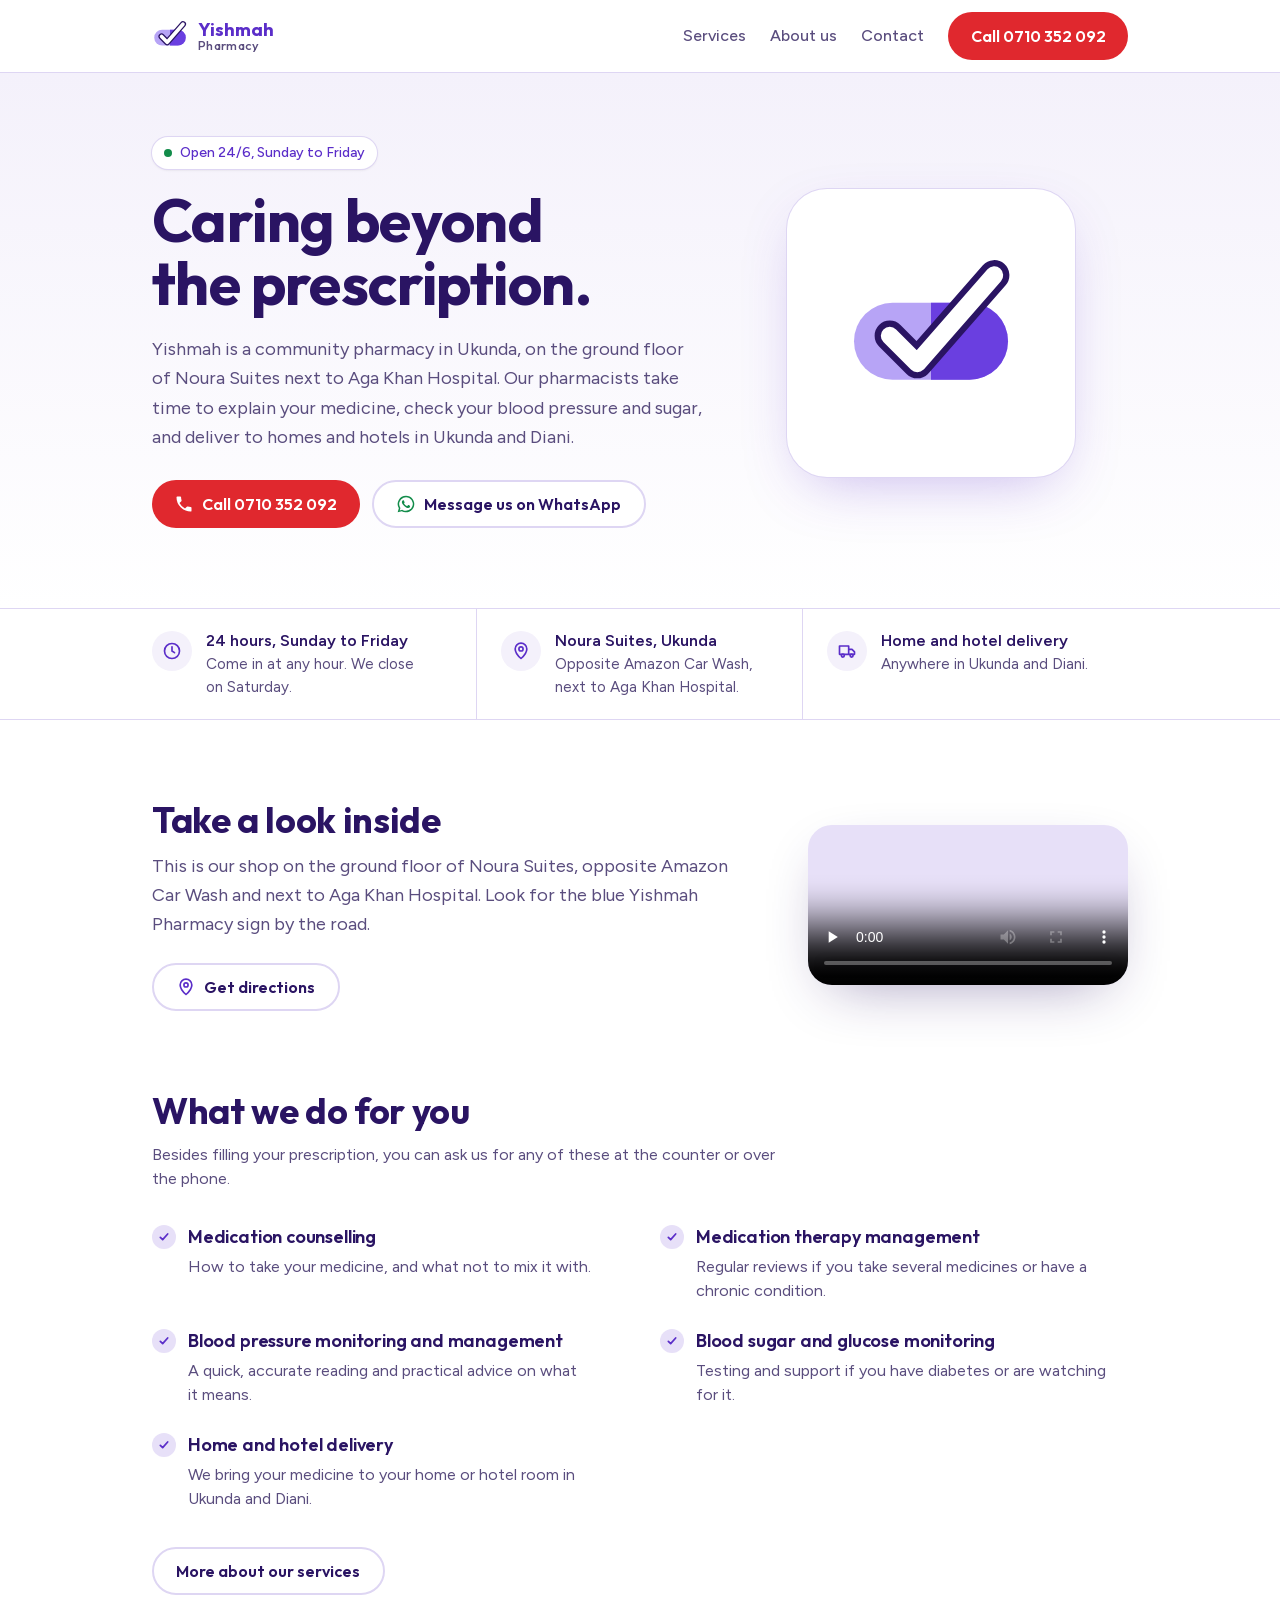
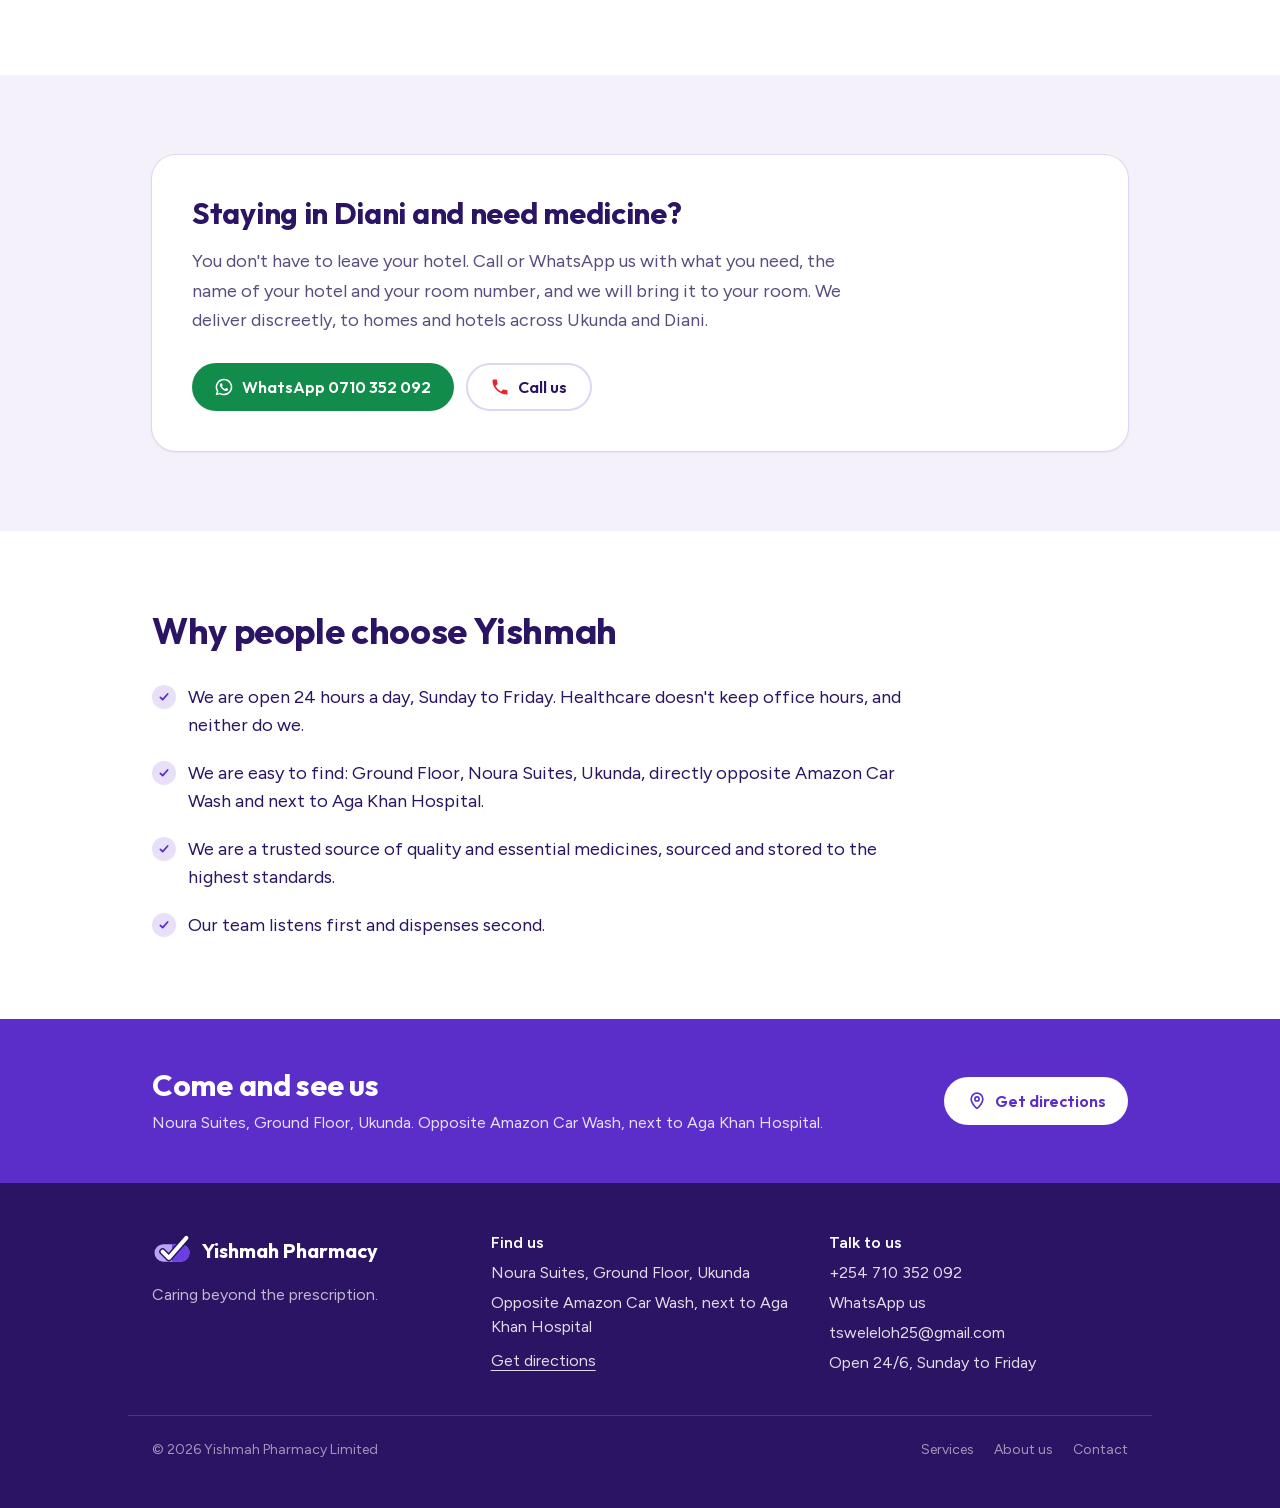
==== commit 1ecdabe5: "Deploy Yishmah Pharmacy website kilimo-tech/yishmah-pharmacy-website@7c76960bac1826648e91b3e3f71dbea" ====
--- a/index.html
+++ b/index.html
@@ -1 +1 @@
-<!DOCTYPE html><!--S2EFx5i9Q1rg93lBZAcjh--><html lang="en" class="outfit_9ab5612d-module__DFgRqa__variable figtree_aaa2bd5c-module__5DnV1W__variable"><head><meta charSet="utf-8"/><meta name="viewport" content="width=device-width, initial-scale=1"/><link rel="preload" href="/_next/static/media/1b99372b3eaef0c8-s.p.758e15a8.woff2" as="font" crossorigin="" type="font/woff2"/><link rel="preload" href="/_next/static/media/f7aa21714c1c53f8-s.p.e3544bb0.woff2" as="font" crossorigin="" type="font/woff2"/><link rel="stylesheet" href="/_next/static/chunks/93983f1632f1b4a1.css" data-precedence="next"/><link rel="preload" as="script" fetchPriority="low" href="/_next/static/chunks/e1d679caba8aaa66.js"/><script src="/_next/static/chunks/4c8a73fa9a568984.js" async=""></script><script src="/_next/static/chunks/1c64b19886203277.js" async=""></script><script src="/_next/static/chunks/c44ba29902c6819e.js" async=""></script><script src="/_next/static/chunks/turbopack-27e2cf467ea67dbc.js" async=""></script><script src="/_next/static/chunks/1964454f34f3a7ab.js" async=""></script><script src="/_next/static/chunks/6c33792a57a66467.js" async=""></script><script src="/_next/static/chunks/beefb697acdd731a.js" async=""></script><meta name="next-size-adjust" content=""/><meta name="theme-color" content="#5B2EC9"/><title>Yishmah Pharmacy | 24-hour pharmacy in Ukunda, Diani</title><meta name="description" content="Community pharmacy on the ground floor of Noura Suites, Ukunda, next to Aga Khan Hospital. Open 24 hours, Sunday to Friday, with home and hotel delivery across Ukunda and Diani."/><link rel="manifest" href="/manifest.json"/><link rel="canonical" href="https://yishmapharmacy.co.ke"/><meta property="og:title" content="Yishmah Pharmacy | 24-hour pharmacy in Ukunda, Diani"/><meta property="og:description" content="Community pharmacy on the ground floor of Noura Suites, Ukunda, next to Aga Khan Hospital. Open 24 hours, Sunday to Friday, with home and hotel delivery across Ukunda and Diani."/><meta property="og:url" content="https://yishmapharmacy.co.ke"/><meta property="og:site_name" content="Yishmah Pharmacy"/><meta property="og:locale" content="en_KE"/><meta property="og:image" content="https://yishmapharmacy.co.ke/og-image.png"/><meta property="og:image:secure_url" content="https://yishmapharmacy.co.ke/og-image.png"/><meta property="og:image:type" content="image/png"/><meta property="og:image:width" content="1200"/><meta property="og:image:height" content="630"/><meta property="og:image:alt" content="Yishmah Pharmacy"/><meta property="og:type" content="website"/><meta name="twitter:card" content="summary_large_image"/><meta name="twitter:title" content="Yishmah Pharmacy | 24-hour pharmacy in Ukunda, Diani"/><meta name="twitter:description" content="Community pharmacy on the ground floor of Noura Suites, Ukunda, next to Aga Khan Hospital. Open 24 hours, Sunday to Friday, with home and hotel delivery across Ukunda and Diani."/><meta name="twitter:image" content="https://yishmapharmacy.co.ke/og-image.png"/><meta name="twitter:image:secure_url" content="https://yishmapharmacy.co.ke/og-image.png"/><meta name="twitter:image:type" content="image/png"/><meta name="twitter:image:width" content="1200"/><meta name="twitter:image:height" content="630"/><meta name="twitter:image:alt" content="Yishmah Pharmacy"/><link rel="icon" href="/favicon.svg" type="image/svg+xml"/><link rel="icon" href="/favicon.png" type="image/png" sizes="32x32"/><link rel="apple-touch-icon" href="/apple-touch-icon.png"/><script src="/_next/static/chunks/a6dad97d9634a72d.js" noModule=""></script></head><body class="min-h-screen"><div hidden=""><!--$--><!--/$--></div><script type="application/ld+json">{"@context":"https://schema.org","@type":"Pharmacy","@id":"https://yishmapharmacy.co.ke/#pharmacy","name":"Yishmah Pharmacy Limited","alternateName":"Yishmah Pharmacy","slogan":"Caring beyond the prescription","description":"Community pharmacy on the ground floor of Noura Suites, Ukunda, next to Aga Khan Hospital. Open 24 hours, Sunday to Friday, with home and hotel delivery across Ukunda and Diani.","url":"https://yishmapharmacy.co.ke","logo":"https://yishmapharmacy.co.ke/icon-512.png","image":"https://yishmapharmacy.co.ke/og-image.png","telephone":"+254710352092","email":"tsweleloh25@gmail.com","hasMap":"https://www.google.com/maps/dir/?api=1&destination=-4.2852462,39.5747758","geo":{"@type":"GeoCoordinates","latitude":-4.2852462,"longitude":39.5747758},"address":{"@type":"PostalAddress","streetAddress":"Noura Suites, Ground Floor, Opposite Amazon Car Wash, next to Aga Khan Hospital","addressLocality":"Ukunda","addressRegion":"Kwale County","addressCountry":"KE"},"areaServed":[{"@type":"Place","name":"Ukunda"},{"@type":"Place","name":"Diani"}],"openingHoursSpecification":[{"@type":"OpeningHoursSpecification","dayOfWeek":["Sunday","Monday","Tuesday","Wednesday","Thursday","Friday"],"opens":"00:00","closes":"23:59"}],"hasOfferCatalog":{"@type":"OfferCatalog","name":"Pharmacy services","itemListElement":[{"@type":"Offer","itemOffered":{"@type":"Service","name":"Medication counselling","url":"https://yishmapharmacy.co.ke/services/counselling"}},{"@type":"Offer","itemOffered":{"@type":"Service","name":"Medication therapy management","url":"https://yishmapharmacy.co.ke/services/therapy-management"}},{"@type":"Offer","itemOffered":{"@type":"Service","name":"Blood pressure monitoring and management","url":"https://yishmapharmacy.co.ke/services/blood-pressure"}},{"@type":"Offer","itemOffered":{"@type":"Service","name":"Blood sugar and glucose monitoring","url":"https://yishmapharmacy.co.ke/services/blood-sugar"}},{"@type":"Offer","itemOffered":{"@type":"Service","name":"Home and hotel delivery","url":"https://yishmapharmacy.co.ke/services/delivery"}}]}}</script><script type="application/ld+json">{"@context":"https://schema.org","@type":"WebSite","@id":"https://yishmapharmacy.co.ke/#website","url":"https://yishmapharmacy.co.ke","name":"Yishmah Pharmacy","inLanguage":"en-KE","publisher":{"@id":"https://yishmapharmacy.co.ke/#pharmacy"}}</script><header class="sticky top-0 z-30 border-b border-[var(--color-line)] bg-white/95 backdrop-blur"><div class="mx-auto flex max-w-5xl items-center justify-between gap-4 px-4 py-3 sm:px-6"><a class="flex items-center gap-2.5" aria-label="Yishmah Pharmacy home" href="/"><svg viewBox="0 0 64 64" class="h-9 w-9 shrink-0" aria-hidden="true"><rect x="4" y="21" width="56" height="28" rx="14" fill="#B7A4F6"></rect><path d="M32 21h14a14 14 0 0 1 0 28H32z" fill="#6A3FE0"></path><path d="M17 33l10 10L55 11" fill="none" stroke="#2A1463" stroke-width="11" stroke-linecap="round" stroke-linejoin="round"></path><path d="M17 33l10 10L55 11" fill="none" stroke="#FFFFFF" stroke-width="6.5" stroke-linecap="round" stroke-linejoin="round"></path></svg><span class="font-[family-name:var(--font-display)] text-lg font-bold leading-none text-[var(--color-violet)]">Yishmah<span class="block text-[0.8rem] font-medium tracking-wide text-[var(--color-ink-soft)]">Pharmacy</span></span></a><nav class="hidden items-center gap-6 md:flex" aria-label="Main"><a class="font-medium text-[var(--color-ink-soft)] hover:text-[var(--color-violet)]" href="/services">Services</a><a class="font-medium text-[var(--color-ink-soft)] hover:text-[var(--color-violet)]" href="/about">About us</a><a class="font-medium text-[var(--color-ink-soft)] hover:text-[var(--color-violet)]" href="/contact">Contact</a><a href="tel:+254710352092" class="btn btn-call">Call <!-- -->0710 352 092</a></nav><nav class="flex items-center gap-4 text-[0.95rem] md:hidden" aria-label="Main"><a class="font-medium text-[var(--color-ink-soft)]" href="/services">Services</a><a class="font-medium text-[var(--color-ink-soft)]" href="/about">About</a><a class="font-medium text-[var(--color-ink-soft)]" href="/contact">Contact</a></nav></div></header><main><section class="bg-gradient-to-b from-[var(--color-lavender)] to-white"><div class="mx-auto grid max-w-5xl items-center gap-8 px-4 pb-12 pt-10 sm:px-6 md:grid-cols-[1.4fr_1fr] md:pb-20 md:pt-16"><div><p class="inline-flex items-center gap-2 rounded-full bg-white px-3 py-1.5 text-sm font-medium text-[var(--color-violet)] shadow-sm ring-1 ring-[var(--color-line)]"><span class="h-2 w-2 rounded-full bg-[var(--color-whatsapp)]"></span>Open 24/6, Sunday to Friday</p><h1 class="mt-5 text-[2.6rem] font-bold leading-[1.05] text-[var(--color-ink)] sm:text-6xl">Caring beyond the prescription<!-- -->.</h1><p class="mt-5 max-w-xl text-lg leading-relaxed text-[var(--color-ink-soft)]">Yishmah is a community pharmacy in Ukunda, on the ground floor of Noura Suites next to Aga Khan Hospital. Our pharmacists take time to explain your medicine, check your blood pressure and sugar, and deliver to homes and hotels in Ukunda and Diani.</p><div class="mt-7 flex flex-col gap-3 sm:flex-row"><a href="tel:+254710352092" class="btn btn-call"><svg viewBox="0 0 24 24" class="h-5 w-5 shrink-0" fill="currentColor" aria-hidden="true"><path d="M6.6 10.8a15.2 15.2 0 0 0 6.6 6.6l2.2-2.2a1 1 0 0 1 1-.25 11.4 11.4 0 0 0 3.6.57 1 1 0 0 1 1 1V20a1 1 0 0 1-1 1A17 17 0 0 1 3 4a1 1 0 0 1 1-1h3.5a1 1 0 0 1 1 1c0 1.25.2 2.45.57 3.57a1 1 0 0 1-.25 1z"></path></svg> Call <!-- -->0710 352 092</a><a href="https://wa.me/254710352092?text=Hello%20Yishmah%20Pharmacy%2C%20" class="btn btn-outline" target="_blank" rel="noopener"><svg viewBox="0 0 24 24" class="h-5 w-5 text-[var(--color-whatsapp)]" fill="currentColor" aria-hidden="true"><path d="M12 2a10 10 0 0 0-8.6 15.1L2 22l5-1.3A10 10 0 1 0 12 2zm0 18.2a8.2 8.2 0 0 1-4.2-1.15l-.3-.18-3 .78.8-2.9-.2-.3A8.2 8.2 0 1 1 12 20.2zm4.5-6.1c-.25-.12-1.46-.72-1.69-.8-.23-.08-.39-.12-.55.12-.17.25-.64.8-.78.97-.14.16-.29.18-.54.06a6.7 6.7 0 0 1-3.34-2.92c-.25-.43.25-.4.72-1.34.08-.16.04-.3-.02-.42l-.75-1.8c-.2-.48-.4-.41-.55-.42h-.47a.9.9 0 0 0-.65.3 2.73 2.73 0 0 0-.85 2.03 4.74 4.74 0 0 0 1 2.52 10.8 10.8 0 0 0 4.14 3.66c1.54.66 2.14.72 2.91.6.47-.07 1.46-.6 1.66-1.17.2-.58.2-1.07.14-1.17-.06-.1-.22-.16-.47-.28z"></path></svg> Message us on WhatsApp</a></div></div><div class="hidden justify-center md:flex"><div class="grid aspect-square w-72 place-items-center rounded-[2.5rem] bg-white shadow-[0_20px_60px_-20px_rgba(91,46,201,0.35)] ring-1 ring-[var(--color-line)]"><svg viewBox="0 0 64 64" class="h-44 w-44" aria-hidden="true"><rect x="4" y="21" width="56" height="28" rx="14" fill="#B7A4F6"></rect><path d="M32 21h14a14 14 0 0 1 0 28H32z" fill="#6A3FE0"></path><path d="M17 33l10 10L55 11" fill="none" stroke="#2A1463" stroke-width="11" stroke-linecap="round" stroke-linejoin="round"></path><path d="M17 33l10 10L55 11" fill="none" stroke="#FFFFFF" stroke-width="6.5" stroke-linecap="round" stroke-linejoin="round"></path></svg></div></div></div></section><section class="border-y border-[var(--color-line)] bg-white"><div class="mx-auto grid max-w-5xl divide-y divide-[var(--color-line)] px-4 sm:px-6 md:grid-cols-3 md:divide-x md:divide-y-0"><div class="flex gap-3.5 py-5 md:px-6 md:first:pl-0 md:last:pr-0"><span class="mt-0.5 grid h-10 w-10 shrink-0 place-items-center rounded-full bg-[var(--color-lavender)] text-[var(--color-violet)]"><svg viewBox="0 0 24 24" class="h-5 w-5 shrink-0" fill="none" stroke="currentColor" stroke-width="2" stroke-linecap="round" aria-hidden="true"><circle cx="12" cy="12" r="9"></circle><path d="M12 7v5l3 2"></path></svg></span><div><p class="font-semibold">24 hours, Sunday to Friday</p><p class="text-[0.95rem] text-[var(--color-ink-soft)]">Come in at any hour. We close on Saturday.</p></div></div><div class="flex gap-3.5 py-5 md:px-6 md:first:pl-0 md:last:pr-0"><span class="mt-0.5 grid h-10 w-10 shrink-0 place-items-center rounded-full bg-[var(--color-lavender)] text-[var(--color-violet)]"><svg viewBox="0 0 24 24" class="h-5 w-5 shrink-0" fill="none" stroke="currentColor" stroke-width="2" stroke-linecap="round" stroke-linejoin="round" aria-hidden="true"><path d="M12 21s-7-6.2-7-11.5a7 7 0 0 1 14 0C19 14.8 12 21 12 21z"></path><circle cx="12" cy="9.5" r="2.5"></circle></svg></span><div><p class="font-semibold">Noura Suites, Ukunda</p><p class="text-[0.95rem] text-[var(--color-ink-soft)]">Opposite Amazon Car Wash, next to Aga Khan Hospital<!-- -->.</p></div></div><div class="flex gap-3.5 py-5 md:px-6 md:first:pl-0 md:last:pr-0"><span class="mt-0.5 grid h-10 w-10 shrink-0 place-items-center rounded-full bg-[var(--color-lavender)] text-[var(--color-violet)]"><svg viewBox="0 0 24 24" class="h-5 w-5 shrink-0" fill="none" stroke="currentColor" stroke-width="2" stroke-linecap="round" stroke-linejoin="round" aria-hidden="true"><path d="M3 6h11v10H3zM14 10h4l3 3v3h-7"></path><circle cx="7" cy="17.5" r="1.8"></circle><circle cx="17.5" cy="17.5" r="1.8"></circle></svg></span><div><p class="font-semibold">Home and hotel delivery</p><p class="text-[0.95rem] text-[var(--color-ink-soft)]">Anywhere in Ukunda and Diani.</p></div></div></div></section><section class="mx-auto grid max-w-5xl items-center gap-8 px-4 pt-14 sm:px-6 md:grid-cols-[1fr_20rem] md:gap-14 md:pt-20"><div><h2 class="text-3xl font-bold sm:text-4xl">Take a look inside</h2><p class="mt-3 max-w-xl text-lg leading-relaxed text-[var(--color-ink-soft)]">This is our shop on the ground floor of Noura Suites, opposite Amazon Car Wash and next to Aga Khan Hospital. Look for the blue Yishmah Pharmacy sign by the road.</p><a href="https://www.google.com/maps/dir/?api=1&amp;destination=-4.2852462,39.5747758" class="btn btn-outline mt-6" target="_blank" rel="noopener"><svg viewBox="0 0 24 24" class="h-5 w-5 text-[var(--color-violet)]" fill="none" stroke="currentColor" stroke-width="2" stroke-linecap="round" stroke-linejoin="round" aria-hidden="true"><path d="M12 21s-7-6.2-7-11.5a7 7 0 0 1 14 0C19 14.8 12 21 12 21z"></path><circle cx="12" cy="9.5" r="2.5"></circle></svg> Get directions</a></div><video class="block w-full rounded-3xl bg-[var(--color-lavender-deep)] shadow-[0_20px_60px_-24px_rgba(42,20,99,0.45)] mx-auto max-w-[20rem]" controls="" playsInline="" preload="none" width="540" height="960" poster="/video/yishmah-pharmacy-poster.jpg"><source src="/video/yishmah-pharmacy.mp4" type="video/mp4"/><a href="/video/yishmah-pharmacy.mp4">Watch the video of our shop</a></video></section><section class="mx-auto max-w-5xl px-4 py-14 sm:px-6 md:py-20"><h2 class="text-3xl font-bold sm:text-4xl">What we do for you</h2><p class="mt-3 max-w-2xl text-[var(--color-ink-soft)]">Besides filling your prescription, you can ask us for any of these at the counter or over the phone.</p><ul class="check-list mt-8 grid gap-x-10 gap-y-6 md:grid-cols-2"><li><h3 class="text-lg font-semibold"><a class="hover:text-[var(--color-violet)] hover:underline" href="/services/counselling">Medication counselling</a></h3><p class="mt-1 text-[var(--color-ink-soft)]">How to take your medicine, and what not to mix it with.</p></li><li><h3 class="text-lg font-semibold"><a class="hover:text-[var(--color-violet)] hover:underline" href="/services/therapy-management">Medication therapy management</a></h3><p class="mt-1 text-[var(--color-ink-soft)]">Regular reviews if you take several medicines or have a chronic condition.</p></li><li><h3 class="text-lg font-semibold"><a class="hover:text-[var(--color-violet)] hover:underline" href="/services/blood-pressure">Blood pressure monitoring and management</a></h3><p class="mt-1 text-[var(--color-ink-soft)]">A quick, accurate reading and practical advice on what it means.</p></li><li><h3 class="text-lg font-semibold"><a class="hover:text-[var(--color-violet)] hover:underline" href="/services/blood-sugar">Blood sugar and glucose monitoring</a></h3><p class="mt-1 text-[var(--color-ink-soft)]">Testing and support if you have diabetes or are watching for it.</p></li><li><h3 class="text-lg font-semibold"><a class="hover:text-[var(--color-violet)] hover:underline" href="/services/delivery">Home and hotel delivery</a></h3><p class="mt-1 text-[var(--color-ink-soft)]">We bring your medicine to your home or hotel room in Ukunda and Diani.</p></li></ul><a class="btn btn-outline mt-9" href="/services">More about our services</a></section><section class="bg-[var(--color-lavender)]"><div class="mx-auto max-w-5xl px-4 py-14 sm:px-6 md:py-20"><div class="rounded-3xl bg-white p-6 shadow-sm ring-1 ring-[var(--color-line)] sm:p-10"><h2 class="text-2xl font-bold sm:text-3xl">Staying in Diani and need medicine?</h2><p class="mt-4 max-w-2xl text-lg leading-relaxed text-[var(--color-ink-soft)]">You don&#x27;t have to leave your hotel. Call or WhatsApp us with what you need, the name of your hotel and your room number, and we will bring it to your room. We deliver discreetly, to homes and hotels across Ukunda and Diani.</p><div class="mt-7 flex flex-col gap-3 sm:flex-row"><a href="https://wa.me/254710352092?text=Hello%20Yishmah%20Pharmacy%2C%20" class="btn bg-[var(--color-whatsapp)] text-white" target="_blank" rel="noopener"><svg viewBox="0 0 24 24" class="h-5 w-5 shrink-0" fill="currentColor" aria-hidden="true"><path d="M12 2a10 10 0 0 0-8.6 15.1L2 22l5-1.3A10 10 0 1 0 12 2zm0 18.2a8.2 8.2 0 0 1-4.2-1.15l-.3-.18-3 .78.8-2.9-.2-.3A8.2 8.2 0 1 1 12 20.2zm4.5-6.1c-.25-.12-1.46-.72-1.69-.8-.23-.08-.39-.12-.55.12-.17.25-.64.8-.78.97-.14.16-.29.18-.54.06a6.7 6.7 0 0 1-3.34-2.92c-.25-.43.25-.4.72-1.34.08-.16.04-.3-.02-.42l-.75-1.8c-.2-.48-.4-.41-.55-.42h-.47a.9.9 0 0 0-.65.3 2.73 2.73 0 0 0-.85 2.03 4.74 4.74 0 0 0 1 2.52 10.8 10.8 0 0 0 4.14 3.66c1.54.66 2.14.72 2.91.6.47-.07 1.46-.6 1.66-1.17.2-.58.2-1.07.14-1.17-.06-.1-.22-.16-.47-.28z"></path></svg> WhatsApp <!-- -->0710 352 092</a><a href="tel:+254710352092" class="btn btn-outline"><svg viewBox="0 0 24 24" class="h-5 w-5 text-[var(--color-call)]" fill="currentColor" aria-hidden="true"><path d="M6.6 10.8a15.2 15.2 0 0 0 6.6 6.6l2.2-2.2a1 1 0 0 1 1-.25 11.4 11.4 0 0 0 3.6.57 1 1 0 0 1 1 1V20a1 1 0 0 1-1 1A17 17 0 0 1 3 4a1 1 0 0 1 1-1h3.5a1 1 0 0 1 1 1c0 1.25.2 2.45.57 3.57a1 1 0 0 1-.25 1z"></path></svg> Call us</a></div></div></div></section><section class="mx-auto max-w-5xl px-4 py-14 sm:px-6 md:py-20"><h2 class="text-3xl font-bold sm:text-4xl">Why people choose Yishmah</h2><ul class="check-list mt-8 grid max-w-3xl gap-5 text-lg"><li>We are open 24 hours a day, Sunday to Friday. Healthcare doesn&#x27;t keep office hours, and neither do we.</li><li>We are easy to find: Ground Floor, Noura Suites, Ukunda, directly opposite Amazon Car Wash and next to Aga Khan Hospital.</li><li>We are a trusted source of quality and essential medicines, sourced and stored to the highest standards.</li><li>Our team listens first and dispenses second.</li></ul></section><section class="bg-[var(--color-violet)] text-white"><div class="mx-auto flex max-w-5xl flex-col gap-6 px-4 py-12 sm:px-6 md:flex-row md:items-center md:justify-between"><div><h2 class="text-2xl font-bold sm:text-3xl">Come and see us</h2><p class="mt-2 text-white/85">Noura Suites, Ground Floor<!-- -->, Ukunda. <!-- -->Opposite Amazon Car Wash, next to Aga Khan Hospital<!-- -->.</p></div><a href="https://www.google.com/maps/dir/?api=1&amp;destination=-4.2852462,39.5747758" class="btn bg-white text-[var(--color-violet)]" target="_blank" rel="noopener"><svg viewBox="0 0 24 24" class="h-5 w-5 shrink-0" fill="none" stroke="currentColor" stroke-width="2" stroke-linecap="round" stroke-linejoin="round" aria-hidden="true"><path d="M12 21s-7-6.2-7-11.5a7 7 0 0 1 14 0C19 14.8 12 21 12 21z"></path><circle cx="12" cy="9.5" r="2.5"></circle></svg> Get directions</a></div></section><!--$--><!--/$--></main><footer class="bg-[var(--color-ink)] pb-28 pt-12 text-white/85 md:pb-12"><div class="mx-auto grid max-w-5xl gap-10 px-4 sm:px-6 md:grid-cols-3"><div><div class="flex items-center gap-2.5"><svg viewBox="0 0 64 64" class="h-10 w-10" aria-hidden="true"><rect x="4" y="21" width="56" height="28" rx="14" fill="#B7A4F6"></rect><path d="M32 21h14a14 14 0 0 1 0 28H32z" fill="#6A3FE0"></path><path d="M17 33l10 10L55 11" fill="none" stroke="#2A1463" stroke-width="11" stroke-linecap="round" stroke-linejoin="round"></path><path d="M17 33l10 10L55 11" fill="none" stroke="#FFFFFF" stroke-width="6.5" stroke-linecap="round" stroke-linejoin="round"></path></svg><span class="font-[family-name:var(--font-display)] text-xl font-bold text-white">Yishmah Pharmacy</span></div><p class="mt-3 text-white/70">Caring beyond the prescription<!-- -->.</p></div><div class="space-y-1.5"><p class="font-semibold text-white">Find us</p><p>Noura Suites, Ground Floor<!-- -->, Ukunda</p><p>Opposite Amazon Car Wash, next to Aga Khan Hospital</p><a href="https://www.google.com/maps/dir/?api=1&amp;destination=-4.2852462,39.5747758" class="inline-block pt-1 underline underline-offset-4" target="_blank" rel="noopener">Get directions</a></div><div class="space-y-1.5"><p class="font-semibold text-white">Talk to us</p><p><a href="tel:+254710352092" class="underline-offset-4 hover:underline">+254 710 352 092</a></p><p><a href="https://wa.me/254710352092?text=Hello%20Yishmah%20Pharmacy%2C%20" class="underline-offset-4 hover:underline" target="_blank" rel="noopener">WhatsApp us</a></p><p><a href="mailto:tsweleloh25@gmail.com" class="break-all underline-offset-4 hover:underline">tsweleloh25@gmail.com</a></p><p>Open 24/6, Sunday to Friday</p></div></div><div class="mx-auto mt-10 flex max-w-5xl flex-wrap items-center justify-between gap-4 border-t border-white/15 px-4 pt-6 text-sm text-white/55 sm:px-6"><p>© <!-- -->2026<!-- --> <!-- -->Yishmah Pharmacy Limited</p><nav class="flex gap-5" aria-label="Footer"><a class="hover:text-white" href="/services">Services</a><a class="hover:text-white" href="/about">About us</a><a class="hover:text-white" href="/contact">Contact</a></nav></div></footer><div class="fixed inset-x-0 bottom-0 z-40 border-t border-[var(--color-line)] bg-white/95 px-3 pb-[max(0.6rem,env(safe-area-inset-bottom))] pt-2.5 backdrop-blur md:hidden"><div class="grid grid-cols-2 gap-2.5"><a href="tel:+254710352092" class="btn btn-call w-full"><svg viewBox="0 0 24 24" class="h-5 w-5 shrink-0" fill="currentColor" aria-hidden="true"><path d="M6.6 10.8a15.2 15.2 0 0 0 6.6 6.6l2.2-2.2a1 1 0 0 1 1-.25 11.4 11.4 0 0 0 3.6.57 1 1 0 0 1 1 1V20a1 1 0 0 1-1 1A17 17 0 0 1 3 4a1 1 0 0 1 1-1h3.5a1 1 0 0 1 1 1c0 1.25.2 2.45.57 3.57a1 1 0 0 1-.25 1z"></path></svg> Call</a><a href="https://wa.me/254710352092?text=Hello%20Yishmah%20Pharmacy%2C%20" class="btn w-full bg-[var(--color-whatsapp)] text-white" target="_blank" rel="noopener"><svg viewBox="0 0 24 24" class="h-5 w-5 shrink-0" fill="currentColor" aria-hidden="true"><path d="M12 2a10 10 0 0 0-8.6 15.1L2 22l5-1.3A10 10 0 1 0 12 2zm0 18.2a8.2 8.2 0 0 1-4.2-1.15l-.3-.18-3 .78.8-2.9-.2-.3A8.2 8.2 0 1 1 12 20.2zm4.5-6.1c-.25-.12-1.46-.72-1.69-.8-.23-.08-.39-.12-.55.12-.17.25-.64.8-.78.97-.14.16-.29.18-.54.06a6.7 6.7 0 0 1-3.34-2.92c-.25-.43.25-.4.72-1.34.08-.16.04-.3-.02-.42l-.75-1.8c-.2-.48-.4-.41-.55-.42h-.47a.9.9 0 0 0-.65.3 2.73 2.73 0 0 0-.85 2.03 4.74 4.74 0 0 0 1 2.52 10.8 10.8 0 0 0 4.14 3.66c1.54.66 2.14.72 2.91.6.47-.07 1.46-.6 1.66-1.17.2-.58.2-1.07.14-1.17-.06-.1-.22-.16-.47-.28z"></path></svg> WhatsApp</a></div></div><script src="/_next/static/chunks/e1d679caba8aaa66.js" id="_R_" async=""></script><script>(self.__next_f=self.__next_f||[]).push([0])</script><script>self.__next_f.push([1,"1:\"$Sreact.fragment\"\n3:I[74426,[\"/_next/static/chunks/1964454f34f3a7ab.js\"],\"\"]\n10:I[60374,[\"/_next/static/chunks/6c33792a57a66467.js\",\"/_next/static/chunks/beefb697acdd731a.js\"],\"default\"]\n:HL[\"/_next/static/chunks/93983f1632f1b4a1.css\",\"style\"]\n:HL[\"/_next/static/media/1b99372b3eaef0c8-s.p.758e15a8.woff2\",\"font\",{\"crossOrigin\":\"\",\"type\":\"font/woff2\"}]\n:HL[\"/_next/static/media/f7aa21714c1c53f8-s.p.e3544bb0.woff2\",\"font\",{\"crossOrigin\":\"\",\"type\":\"font/woff2\"}]\n2:T822,"])</script><script>self.__next_f.push([1,"{\"@context\":\"https://schema.org\",\"@type\":\"Pharmacy\",\"@id\":\"https://yishmapharmacy.co.ke/#pharmacy\",\"name\":\"Yishmah Pharmacy Limited\",\"alternateName\":\"Yishmah Pharmacy\",\"slogan\":\"Caring beyond the prescription\",\"description\":\"Community pharmacy on the ground floor of Noura Suites, Ukunda, next to Aga Khan Hospital. Open 24 hours, Sunday to Friday, with home and hotel delivery across Ukunda and Diani.\",\"url\":\"https://yishmapharmacy.co.ke\",\"logo\":\"https://yishmapharmacy.co.ke/icon-512.png\",\"image\":\"https://yishmapharmacy.co.ke/og-image.png\",\"telephone\":\"+254710352092\",\"email\":\"tsweleloh25@gmail.com\",\"hasMap\":\"https://www.google.com/maps/dir/?api=1\u0026destination=-4.2852462,39.5747758\",\"geo\":{\"@type\":\"GeoCoordinates\",\"latitude\":-4.2852462,\"longitude\":39.5747758},\"address\":{\"@type\":\"PostalAddress\",\"streetAddress\":\"Noura Suites, Ground Floor, Opposite Amazon Car Wash, next to Aga Khan Hospital\",\"addressLocality\":\"Ukunda\",\"addressRegion\":\"Kwale County\",\"addressCountry\":\"KE\"},\"areaServed\":[{\"@type\":\"Place\",\"name\":\"Ukunda\"},{\"@type\":\"Place\",\"name\":\"Diani\"}],\"openingHoursSpecification\":[{\"@type\":\"OpeningHoursSpecification\",\"dayOfWeek\":[\"Sunday\",\"Monday\",\"Tuesday\",\"Wednesday\",\"Thursday\",\"Friday\"],\"opens\":\"00:00\",\"closes\":\"23:59\"}],\"hasOfferCatalog\":{\"@type\":\"OfferCatalog\",\"name\":\"Pharmacy services\",\"itemListElement\":[{\"@type\":\"Offer\",\"itemOffered\":{\"@type\":\"Service\",\"name\":\"Medication counselling\",\"url\":\"https://yishmapharmacy.co.ke/services/counselling\"}},{\"@type\":\"Offer\",\"itemOffered\":{\"@type\":\"Service\",\"name\":\"Medication therapy management\",\"url\":\"https://yishmapharmacy.co.ke/services/therapy-management\"}},{\"@type\":\"Offer\",\"itemOffered\":{\"@type\":\"Service\",\"name\":\"Blood pressure monitoring and management\",\"url\":\"https://yishmapharmacy.co.ke/services/blood-pressure\"}},{\"@type\":\"Offer\",\"itemOffered\":{\"@type\":\"Service\",\"name\":\"Blood sugar and glucose monitoring\",\"url\":\"https://yishmapharmacy.co.ke/services/blood-sugar\"}},{\"@type\":\"Offer\",\"itemOffered\":{\"@type\":\"Service\",\"name\":\"Home and hotel delivery\",\"url\":\"https://yishmapharmacy.co.ke/services/delivery\"}}]}}"])</script><script>self.__next_f.push([1,"0:{\"P\":null,\"b\":\"S2EFx5i9Q1rg93lBZAcjh\",\"c\":[\"\",\"\"],\"q\":\"\",\"i\":false,\"f\":[[[\"\",{\"children\":[\"__PAGE__\",{}]},\"$undefined\",\"$undefined\",true],[[\"$\",\"$1\",\"c\",{\"children\":[[[\"$\",\"link\",\"0\",{\"rel\":\"stylesheet\",\"href\":\"/_next/static/chunks/93983f1632f1b4a1.css\",\"precedence\":\"next\",\"crossOrigin\":\"$undefined\",\"nonce\":\"$undefined\"}],[\"$\",\"script\",\"script-0\",{\"src\":\"/_next/static/chunks/1964454f34f3a7ab.js\",\"async\":true,\"nonce\":\"$undefined\"}]],[\"$\",\"html\",null,{\"lang\":\"en\",\"className\":\"outfit_9ab5612d-module__DFgRqa__variable figtree_aaa2bd5c-module__5DnV1W__variable\",\"children\":[\"$\",\"body\",null,{\"className\":\"min-h-screen\",\"children\":[[\"$\",\"script\",null,{\"type\":\"application/ld+json\",\"dangerouslySetInnerHTML\":{\"__html\":\"$2\"}}],[\"$\",\"script\",null,{\"type\":\"application/ld+json\",\"dangerouslySetInnerHTML\":{\"__html\":\"{\\\"@context\\\":\\\"https://schema.org\\\",\\\"@type\\\":\\\"WebSite\\\",\\\"@id\\\":\\\"https://yishmapharmacy.co.ke/#website\\\",\\\"url\\\":\\\"https://yishmapharmacy.co.ke\\\",\\\"name\\\":\\\"Yishmah Pharmacy\\\",\\\"inLanguage\\\":\\\"en-KE\\\",\\\"publisher\\\":{\\\"@id\\\":\\\"https://yishmapharmacy.co.ke/#pharmacy\\\"}}\"}}],[\"$\",\"header\",null,{\"className\":\"sticky top-0 z-30 border-b border-[var(--color-line)] bg-white/95 backdrop-blur\",\"children\":[\"$\",\"div\",null,{\"className\":\"mx-auto flex max-w-5xl items-center justify-between gap-4 px-4 py-3 sm:px-6\",\"children\":[[\"$\",\"$L3\",null,{\"href\":\"/\",\"className\":\"flex items-center gap-2.5\",\"aria-label\":\"Yishmah Pharmacy home\",\"children\":[[\"$\",\"svg\",null,{\"viewBox\":\"0 0 64 64\",\"className\":\"h-9 w-9 shrink-0\",\"aria-hidden\":\"true\",\"children\":[\"$L4\",\"$L5\",\"$L6\",\"$L7\"]}],\"$L8\"]}],\"$L9\",\"$La\"]}]}],\"$Lb\",\"$Lc\",\"$Ld\"]}]}]]}],{\"children\":[\"$Le\",{},null,false,false]},null,false,false],\"$Lf\",false]],\"m\":\"$undefined\",\"G\":[\"$10\",[]],\"S\":true}\n"])</script><script>self.__next_f.push([1,"11:I[92322,[\"/_next/static/chunks/6c33792a57a66467.js\",\"/_next/static/chunks/beefb697acdd731a.js\"],\"default\"]\n12:I[81409,[\"/_next/static/chunks/6c33792a57a66467.js\",\"/_next/static/chunks/beefb697acdd731a.js\"],\"default\"]\n1d:I[19091,[\"/_next/static/chunks/6c33792a57a66467.js\",\"/_next/static/chunks/beefb697acdd731a.js\"],\"ViewportBoundary\"]\n1f:I[19091,[\"/_next/static/chunks/6c33792a57a66467.js\",\"/_next/static/chunks/beefb697acdd731a.js\"],\"MetadataBoundary\"]\n20:\"$Sreact.suspense\"\n4:[\"$\",\"rect\",null,{\"x\":\"4\",\"y\":\"21\",\"width\":\"56\",\"height\":\"28\",\"rx\":\"14\",\"fill\":\"#B7A4F6\"}]\n5:[\"$\",\"path\",null,{\"d\":\"M32 21h14a14 14 0 0 1 0 28H32z\",\"fill\":\"#6A3FE0\"}]\n6:[\"$\",\"path\",null,{\"d\":\"M17 33l10 10L55 11\",\"fill\":\"none\",\"stroke\":\"#2A1463\",\"strokeWidth\":\"11\",\"strokeLinecap\":\"round\",\"strokeLinejoin\":\"round\"}]\n7:[\"$\",\"path\",null,{\"d\":\"M17 33l10 10L55 11\",\"fill\":\"none\",\"stroke\":\"#FFFFFF\",\"strokeWidth\":\"6.5\",\"strokeLinecap\":\"round\",\"strokeLinejoin\":\"round\"}]\n8:[\"$\",\"span\",null,{\"className\":\"font-[family-name:var(--font-display)] text-lg font-bold leading-none text-[var(--color-violet)]\",\"children\":[\"Yishmah\",[\"$\",\"span\",null,{\"className\":\"block text-[0.8rem] font-medium tracking-wide text-[var(--color-ink-soft)]\",\"children\":\"Pharmacy\"}]]}]\n9:[\"$\",\"nav\",null,{\"className\":\"hidden items-center gap-6 md:flex\",\"aria-label\":\"Main\",\"children\":[[[\"$\",\"$L3\",\"/services\",{\"href\":\"/services\",\"className\":\"font-medium text-[var(--color-ink-soft)] hover:text-[var(--color-violet)]\",\"children\":\"Services\"}],[\"$\",\"$L3\",\"/about\",{\"href\":\"/about\",\"className\":\"font-medium text-[var(--color-ink-soft)] hover:text-[var(--color-violet)]\",\"children\":\"About us\"}],[\"$\",\"$L3\",\"/contact\",{\"href\":\"/contact\",\"className\":\"font-medium text-[var(--color-ink-soft)] hover:text-[var(--color-violet)]\",\"children\":\"Contact\"}]],[\"$\",\"a\",null,{\"href\":\"tel:+254710352092\",\"className\":\"btn btn-call\",\"children\":[\"Call \",\"0710 352 092\"]}]]}]\na:[\"$\",\"nav\",null,{\"className\":\"flex items-center gap-4 text-[0.95rem] md:hidden\",\"aria-label\":\"Main\",\"children\":[[\"$\",\"$L3\",\"/services\",{\"href\":\"/services\",\"className\":\"font-medium text-[var(--color-ink-soft)]\",\"children\":\"Services\"}],[\"$\",\"$L3\",\"/about\",{\"href\":\"/about\",\"className\":\"font-medium text-[var(--color-ink-soft)]\",\"children\":\"About\"}],[\"$\",\"$L3\",\"/contact\",{\"href\":\"/contact\",\"className\":\"font-medium text-[var(--color-ink-soft)]\",\"children\":\"Contact\"}]]}]\nb:[\"$\",\"main\",null,{\"children\":[\"$\",\"$L11\",null,{\"parallelRouterKey\":\"children\",\"error\":\"$undefined\",\"errorStyles\":\"$undefined\",\"errorScripts\":\"$undefined\",\"template\":[\"$\",\"$L12\",null,{}],\"templateStyles\":\"$undefined\",\"templateScripts\":\"$undefined\",\"notFound\":[[\"$\",\"section\",null,{\"className\":\"mx-auto max-w-2xl px-4 py-24 text-center sm:px-6\",\"children\":[[\"$\",\"h1\",null,{\"className\":\"text-4xl font-bold\",\"children\":\"We couldn't find that page\"}],[\"$\",\"p\",null,{\"className\":\"mt-4 text-lg text-[var(--color-ink-soft)]\",\"children\":[\"Go back to the home page, or call us on \",\"0710 352 092\",\".\"]}],[\"$\",\"div\",null,{\"className\":\"mt-8 flex flex-col justify-center gap-3 sm:flex-row\",\"children\":[[\"$\",\"$L3\",null,{\"href\":\"/\",\"className\":\"btn btn-primary\",\"children\":\"Home page\"}],[\"$\",\"a\",null,{\"href\":\"tel:+254710352092\",\"className\":\"btn btn-call\",\"children\":[\"Call \",\"0710 352 092\"]}]]}]]}],[]],\"forbidden\":\"$undefined\",\"unauthorized\":\"$undefined\"}]}]\n"])</script><script>self.__next_f.push([1,"c:[\"$\",\"footer\",null,{\"className\":\"bg-[var(--color-ink)] pb-28 pt-12 text-white/85 md:pb-12\",\"children\":[[\"$\",\"div\",null,{\"className\":\"mx-auto grid max-w-5xl gap-10 px-4 sm:px-6 md:grid-cols-3\",\"children\":[[\"$\",\"div\",null,{\"children\":[[\"$\",\"div\",null,{\"className\":\"flex items-center gap-2.5\",\"children\":[[\"$\",\"svg\",null,{\"viewBox\":\"0 0 64 64\",\"className\":\"h-10 w-10\",\"aria-hidden\":\"true\",\"children\":[[\"$\",\"rect\",null,{\"x\":\"4\",\"y\":\"21\",\"width\":\"56\",\"height\":\"28\",\"rx\":\"14\",\"fill\":\"#B7A4F6\"}],[\"$\",\"path\",null,{\"d\":\"M32 21h14a14 14 0 0 1 0 28H32z\",\"fill\":\"#6A3FE0\"}],[\"$\",\"path\",null,{\"d\":\"M17 33l10 10L55 11\",\"fill\":\"none\",\"stroke\":\"#2A1463\",\"strokeWidth\":\"11\",\"strokeLinecap\":\"round\",\"strokeLinejoin\":\"round\"}],[\"$\",\"path\",null,{\"d\":\"M17 33l10 10L55 11\",\"fill\":\"none\",\"stroke\":\"#FFFFFF\",\"strokeWidth\":\"6.5\",\"strokeLinecap\":\"round\",\"strokeLinejoin\":\"round\"}]]}],[\"$\",\"span\",null,{\"className\":\"font-[family-name:var(--font-display)] text-xl font-bold text-white\",\"children\":\"Yishmah Pharmacy\"}]]}],[\"$\",\"p\",null,{\"className\":\"mt-3 text-white/70\",\"children\":[\"Caring beyond the prescription\",\".\"]}]]}],[\"$\",\"div\",null,{\"className\":\"space-y-1.5\",\"children\":[[\"$\",\"p\",null,{\"className\":\"font-semibold text-white\",\"children\":\"Find us\"}],[\"$\",\"p\",null,{\"children\":[\"Noura Suites, Ground Floor\",\", Ukunda\"]}],[\"$\",\"p\",null,{\"children\":\"Opposite Amazon Car Wash, next to Aga Khan Hospital\"}],[\"$\",\"a\",null,{\"href\":\"https://www.google.com/maps/dir/?api=1\u0026destination=-4.2852462,39.5747758\",\"className\":\"inline-block pt-1 underline underline-offset-4\",\"target\":\"_blank\",\"rel\":\"noopener\",\"children\":\"Get directions\"}]]}],[\"$\",\"div\",null,{\"className\":\"space-y-1.5\",\"children\":[[\"$\",\"p\",null,{\"className\":\"font-semibold text-white\",\"children\":\"Talk to us\"}],[\"$\",\"p\",null,{\"children\":[\"$\",\"a\",null,{\"href\":\"tel:+254710352092\",\"className\":\"underline-offset-4 hover:underline\",\"children\":\"+254 710 352 092\"}]}],[\"$\",\"p\",null,{\"children\":[\"$\",\"a\",null,{\"href\":\"https://wa.me/254710352092?text=Hello%20Yishmah%20Pharmacy%2C%20\",\"className\":\"underline-offset-4 hover:underline\",\"target\":\"_blank\",\"rel\":\"noopener\",\"children\":\"WhatsApp us\"}]}],[\"$\",\"p\",null,{\"children\":[\"$\",\"a\",null,{\"href\":\"mailto:tsweleloh25@gmail.com\",\"className\":\"break-all underline-offset-4 hover:underline\",\"children\":\"tsweleloh25@gmail.com\"}]}],[\"$\",\"p\",null,{\"children\":\"Open 24/6, Sunday to Friday\"}]]}]]}],[\"$\",\"div\",null,{\"className\":\"mx-auto mt-10 flex max-w-5xl flex-wrap items-center justify-between gap-4 border-t border-white/15 px-4 pt-6 text-sm text-white/55 sm:px-6\",\"children\":[[\"$\",\"p\",null,{\"children\":[\"© \",2026,\" \",\"Yishmah Pharmacy Limited\"]}],[\"$\",\"nav\",null,{\"className\":\"flex gap-5\",\"aria-label\":\"Footer\",\"children\":[[\"$\",\"$L3\",\"/services\",{\"href\":\"/services\",\"className\":\"hover:text-white\",\"children\":\"Services\"}],[\"$\",\"$L3\",\"/about\",{\"href\":\"/about\",\"className\":\"hover:text-white\",\"children\":\"About us\"}],[\"$\",\"$L3\",\"/contact\",{\"href\":\"/contact\",\"className\":\"hover:text-white\",\"children\":\"Contact\"}]]}]]}]]}]\n"])</script><script>self.__next_f.push([1,"d:[\"$\",\"div\",null,{\"className\":\"fixed inset-x-0 bottom-0 z-40 border-t border-[var(--color-line)] bg-white/95 px-3 pb-[max(0.6rem,env(safe-area-inset-bottom))] pt-2.5 backdrop-blur md:hidden\",\"children\":[\"$\",\"div\",null,{\"className\":\"grid grid-cols-2 gap-2.5\",\"children\":[[\"$\",\"a\",null,{\"href\":\"tel:+254710352092\",\"className\":\"btn btn-call w-full\",\"children\":[[\"$\",\"svg\",null,{\"viewBox\":\"0 0 24 24\",\"className\":\"h-5 w-5 shrink-0\",\"fill\":\"currentColor\",\"aria-hidden\":\"true\",\"children\":[\"$\",\"path\",null,{\"d\":\"M6.6 10.8a15.2 15.2 0 0 0 6.6 6.6l2.2-2.2a1 1 0 0 1 1-.25 11.4 11.4 0 0 0 3.6.57 1 1 0 0 1 1 1V20a1 1 0 0 1-1 1A17 17 0 0 1 3 4a1 1 0 0 1 1-1h3.5a1 1 0 0 1 1 1c0 1.25.2 2.45.57 3.57a1 1 0 0 1-.25 1z\"}]}],\" Call\"]}],[\"$\",\"a\",null,{\"href\":\"https://wa.me/254710352092?text=Hello%20Yishmah%20Pharmacy%2C%20\",\"className\":\"btn w-full bg-[var(--color-whatsapp)] text-white\",\"target\":\"_blank\",\"rel\":\"noopener\",\"children\":[[\"$\",\"svg\",null,{\"viewBox\":\"0 0 24 24\",\"className\":\"h-5 w-5 shrink-0\",\"fill\":\"currentColor\",\"aria-hidden\":\"true\",\"children\":[\"$\",\"path\",null,{\"d\":\"M12 2a10 10 0 0 0-8.6 15.1L2 22l5-1.3A10 10 0 1 0 12 2zm0 18.2a8.2 8.2 0 0 1-4.2-1.15l-.3-.18-3 .78.8-2.9-.2-.3A8.2 8.2 0 1 1 12 20.2zm4.5-6.1c-.25-.12-1.46-.72-1.69-.8-.23-.08-.39-.12-.55.12-.17.25-.64.8-.78.97-.14.16-.29.18-.54.06a6.7 6.7 0 0 1-3.34-2.92c-.25-.43.25-.4.72-1.34.08-.16.04-.3-.02-.42l-.75-1.8c-.2-.48-.4-.41-.55-.42h-.47a.9.9 0 0 0-.65.3 2.73 2.73 0 0 0-.85 2.03 4.74 4.74 0 0 0 1 2.52 10.8 10.8 0 0 0 4.14 3.66c1.54.66 2.14.72 2.91.6.47-.07 1.46-.6 1.66-1.17.2-.58.2-1.07.14-1.17-.06-.1-.22-.16-.47-.28z\"}]}],\" WhatsApp\"]}]]}]}]\n"])</script><script>self.__next_f.push([1,"e:[\"$\",\"$1\",\"c\",{\"children\":[[[\"$\",\"section\",null,{\"className\":\"bg-gradient-to-b from-[var(--color-lavender)] to-white\",\"children\":[\"$\",\"div\",null,{\"className\":\"mx-auto grid max-w-5xl items-center gap-8 px-4 pb-12 pt-10 sm:px-6 md:grid-cols-[1.4fr_1fr] md:pb-20 md:pt-16\",\"children\":[[\"$\",\"div\",null,{\"children\":[[\"$\",\"p\",null,{\"className\":\"inline-flex items-center gap-2 rounded-full bg-white px-3 py-1.5 text-sm font-medium text-[var(--color-violet)] shadow-sm ring-1 ring-[var(--color-line)]\",\"children\":[[\"$\",\"span\",null,{\"className\":\"h-2 w-2 rounded-full bg-[var(--color-whatsapp)]\"}],\"Open 24/6, Sunday to Friday\"]}],[\"$\",\"h1\",null,{\"className\":\"mt-5 text-[2.6rem] font-bold leading-[1.05] text-[var(--color-ink)] sm:text-6xl\",\"children\":[\"Caring beyond the prescription\",\".\"]}],[\"$\",\"p\",null,{\"className\":\"mt-5 max-w-xl text-lg leading-relaxed text-[var(--color-ink-soft)]\",\"children\":\"Yishmah is a community pharmacy in Ukunda, on the ground floor of Noura Suites next to Aga Khan Hospital. Our pharmacists take time to explain your medicine, check your blood pressure and sugar, and deliver to homes and hotels in Ukunda and Diani.\"}],[\"$\",\"div\",null,{\"className\":\"mt-7 flex flex-col gap-3 sm:flex-row\",\"children\":[[\"$\",\"a\",null,{\"href\":\"tel:+254710352092\",\"className\":\"btn btn-call\",\"children\":[[\"$\",\"svg\",null,{\"viewBox\":\"0 0 24 24\",\"className\":\"h-5 w-5 shrink-0\",\"fill\":\"currentColor\",\"aria-hidden\":\"true\",\"children\":[\"$\",\"path\",null,{\"d\":\"M6.6 10.8a15.2 15.2 0 0 0 6.6 6.6l2.2-2.2a1 1 0 0 1 1-.25 11.4 11.4 0 0 0 3.6.57 1 1 0 0 1 1 1V20a1 1 0 0 1-1 1A17 17 0 0 1 3 4a1 1 0 0 1 1-1h3.5a1 1 0 0 1 1 1c0 1.25.2 2.45.57 3.57a1 1 0 0 1-.25 1z\"}]}],\" Call \",\"0710 352 092\"]}],[\"$\",\"a\",null,{\"href\":\"https://wa.me/254710352092?text=Hello%20Yishmah%20Pharmacy%2C%20\",\"className\":\"btn btn-outline\",\"target\":\"_blank\",\"rel\":\"noopener\",\"children\":[[\"$\",\"svg\",null,{\"viewBox\":\"0 0 24 24\",\"className\":\"h-5 w-5 text-[var(--color-whatsapp)]\",\"fill\":\"currentColor\",\"aria-hidden\":\"true\",\"children\":[\"$\",\"path\",null,{\"d\":\"M12 2a10 10 0 0 0-8.6 15.1L2 22l5-1.3A10 10 0 1 0 12 2zm0 18.2a8.2 8.2 0 0 1-4.2-1.15l-.3-.18-3 .78.8-2.9-.2-.3A8.2 8.2 0 1 1 12 20.2zm4.5-6.1c-.25-.12-1.46-.72-1.69-.8-.23-.08-.39-.12-.55.12-.17.25-.64.8-.78.97-.14.16-.29.18-.54.06a6.7 6.7 0 0 1-3.34-2.92c-.25-.43.25-.4.72-1.34.08-.16.04-.3-.02-.42l-.75-1.8c-.2-.48-.4-.41-.55-.42h-.47a.9.9 0 0 0-.65.3 2.73 2.73 0 0 0-.85 2.03 4.74 4.74 0 0 0 1 2.52 10.8 10.8 0 0 0 4.14 3.66c1.54.66 2.14.72 2.91.6.47-.07 1.46-.6 1.66-1.17.2-.58.2-1.07.14-1.17-.06-.1-.22-.16-.47-.28z\"}]}],\" Message us on WhatsApp\"]}]]}]]}],[\"$\",\"div\",null,{\"className\":\"hidden justify-center md:flex\",\"children\":[\"$\",\"div\",null,{\"className\":\"grid aspect-square w-72 place-items-center rounded-[2.5rem] bg-white shadow-[0_20px_60px_-20px_rgba(91,46,201,0.35)] ring-1 ring-[var(--color-line)]\",\"children\":[\"$\",\"svg\",null,{\"viewBox\":\"0 0 64 64\",\"className\":\"h-44 w-44\",\"aria-hidden\":\"true\",\"children\":[[\"$\",\"rect\",null,{\"x\":\"4\",\"y\":\"21\",\"width\":\"56\",\"height\":\"28\",\"rx\":\"14\",\"fill\":\"#B7A4F6\"}],[\"$\",\"path\",null,{\"d\":\"M32 21h14a14 14 0 0 1 0 28H32z\",\"fill\":\"#6A3FE0\"}],[\"$\",\"path\",null,{\"d\":\"M17 33l10 10L55 11\",\"fill\":\"none\",\"stroke\":\"#2A1463\",\"strokeWidth\":\"11\",\"strokeLinecap\":\"round\",\"strokeLinejoin\":\"round\"}],[\"$\",\"path\",null,{\"d\":\"M17 33l10 10L55 11\",\"fill\":\"none\",\"stroke\":\"#FFFFFF\",\"strokeWidth\":\"6.5\",\"strokeLinecap\":\"round\",\"strokeLinejoin\":\"round\"}]]}]}]}]]}]}],[\"$\",\"section\",null,{\"className\":\"border-y border-[var(--color-line)] bg-white\",\"children\":[\"$\",\"div\",null,{\"className\":\"mx-auto grid max-w-5xl divide-y divide-[var(--color-line)] px-4 sm:px-6 md:grid-cols-3 md:divide-x md:divide-y-0\",\"children\":[[\"$\",\"div\",null,{\"className\":\"flex gap-3.5 py-5 md:px-6 md:first:pl-0 md:last:pr-0\",\"children\":[[\"$\",\"span\",null,{\"className\":\"mt-0.5 grid h-10 w-10 shrink-0 place-items-center rounded-full bg-[var(--color-lavender)] text-[var(--color-violet)]\",\"children\":\"$L13\"}],\"$L14\"]}],\"$L15\",\"$L16\"]}]}],\"$L17\",\"$L18\",\"$L19\",\"$L1a\",\"$L1b\"],null,\"$L1c\"]}]\n"])</script><script>self.__next_f.push([1,"f:[\"$\",\"$1\",\"h\",{\"children\":[null,[\"$\",\"$L1d\",null,{\"children\":\"$@1e\"}],[\"$\",\"div\",null,{\"hidden\":true,\"children\":[\"$\",\"$L1f\",null,{\"children\":[\"$\",\"$20\",null,{\"name\":\"Next.Metadata\",\"children\":\"$@21\"}]}]}],[\"$\",\"meta\",null,{\"name\":\"next-size-adjust\",\"content\":\"\"}]]}]\n"])</script><script>self.__next_f.push([1,"22:I[19091,[\"/_next/static/chunks/6c33792a57a66467.js\",\"/_next/static/chunks/beefb697acdd731a.js\"],\"OutletBoundary\"]\n13:[\"$\",\"svg\",null,{\"viewBox\":\"0 0 24 24\",\"className\":\"h-5 w-5 shrink-0\",\"fill\":\"none\",\"stroke\":\"currentColor\",\"strokeWidth\":\"2\",\"strokeLinecap\":\"round\",\"aria-hidden\":\"true\",\"children\":[[\"$\",\"circle\",null,{\"cx\":\"12\",\"cy\":\"12\",\"r\":\"9\"}],[\"$\",\"path\",null,{\"d\":\"M12 7v5l3 2\"}]]}]\n14:[\"$\",\"div\",null,{\"children\":[[\"$\",\"p\",null,{\"className\":\"font-semibold\",\"children\":\"24 hours, Sunday to Friday\"}],[\"$\",\"p\",null,{\"className\":\"text-[0.95rem] text-[var(--color-ink-soft)]\",\"children\":\"Come in at any hour. We close on Saturday.\"}]]}]\n15:[\"$\",\"div\",null,{\"className\":\"flex gap-3.5 py-5 md:px-6 md:first:pl-0 md:last:pr-0\",\"children\":[[\"$\",\"span\",null,{\"className\":\"mt-0.5 grid h-10 w-10 shrink-0 place-items-center rounded-full bg-[var(--color-lavender)] text-[var(--color-violet)]\",\"children\":[\"$\",\"svg\",null,{\"viewBox\":\"0 0 24 24\",\"className\":\"h-5 w-5 shrink-0\",\"fill\":\"none\",\"stroke\":\"currentColor\",\"strokeWidth\":\"2\",\"strokeLinecap\":\"round\",\"strokeLinejoin\":\"round\",\"aria-hidden\":\"true\",\"children\":[[\"$\",\"path\",null,{\"d\":\"M12 21s-7-6.2-7-11.5a7 7 0 0 1 14 0C19 14.8 12 21 12 21z\"}],[\"$\",\"circle\",null,{\"cx\":\"12\",\"cy\":\"9.5\",\"r\":\"2.5\"}]]}]}],[\"$\",\"div\",null,{\"children\":[[\"$\",\"p\",null,{\"className\":\"font-semibold\",\"children\":\"Noura Suites, Ukunda\"}],[\"$\",\"p\",null,{\"className\":\"text-[0.95rem] text-[var(--color-ink-soft)]\",\"children\":[\"Opposite Amazon Car Wash, next to Aga Khan Hospital\",\".\"]}]]}]]}]\n16:[\"$\",\"div\",null,{\"className\":\"flex gap-3.5 py-5 md:px-6 md:first:pl-0 md:last:pr-0\",\"children\":[[\"$\",\"span\",null,{\"className\":\"mt-0.5 grid h-10 w-10 shrink-0 place-items-center rounded-full bg-[var(--color-lavender)] text-[var(--color-violet)]\",\"children\":[\"$\",\"svg\",null,{\"viewBox\":\"0 0 24 24\",\"className\":\"h-5 w-5 shrink-0\",\"fill\":\"none\",\"stroke\":\"currentColor\",\"strokeWidth\":\"2\",\"strokeLinecap\":\"round\",\"strokeLinejoin\":\"round\",\"aria-hidden\":\"true\",\"children\":[[\"$\",\"path\",null,{\"d\":\"M3 6h11v10H3zM14 10h4l3 3v3h-7\"}],[\"$\",\"circle\",null,{\"cx\":\"7\",\"cy\":\"17.5\",\"r\":\"1.8\"}],[\"$\",\"circle\",null,{\"cx\":\"17.5\",\"cy\":\"17.5\",\"r\":\"1.8\"}]]}]}],[\"$\",\"div\",null,{\"children\":[[\"$\",\"p\",null,{\"className\":\"font-semibold\",\"children\":\"Home and hotel delivery\"}],[\"$\",\"p\",null,{\"className\":\"text-[0.95rem] text-[var(--color-ink-soft)]\",\"children\":\"Anywhere in Ukunda and Diani.\"}]]}]]}]\n"])</script><script>self.__next_f.push([1,"17:[\"$\",\"section\",null,{\"className\":\"mx-auto grid max-w-5xl items-center gap-8 px-4 pt-14 sm:px-6 md:grid-cols-[1fr_20rem] md:gap-14 md:pt-20\",\"children\":[[\"$\",\"div\",null,{\"children\":[[\"$\",\"h2\",null,{\"className\":\"text-3xl font-bold sm:text-4xl\",\"children\":\"Take a look inside\"}],[\"$\",\"p\",null,{\"className\":\"mt-3 max-w-xl text-lg leading-relaxed text-[var(--color-ink-soft)]\",\"children\":\"This is our shop on the ground floor of Noura Suites, opposite Amazon Car Wash and next to Aga Khan Hospital. Look for the blue Yishmah Pharmacy sign by the road.\"}],[\"$\",\"a\",null,{\"href\":\"https://www.google.com/maps/dir/?api=1\u0026destination=-4.2852462,39.5747758\",\"className\":\"btn btn-outline mt-6\",\"target\":\"_blank\",\"rel\":\"noopener\",\"children\":[[\"$\",\"svg\",null,{\"viewBox\":\"0 0 24 24\",\"className\":\"h-5 w-5 text-[var(--color-violet)]\",\"fill\":\"none\",\"stroke\":\"currentColor\",\"strokeWidth\":\"2\",\"strokeLinecap\":\"round\",\"strokeLinejoin\":\"round\",\"aria-hidden\":\"true\",\"children\":[[\"$\",\"path\",null,{\"d\":\"M12 21s-7-6.2-7-11.5a7 7 0 0 1 14 0C19 14.8 12 21 12 21z\"}],[\"$\",\"circle\",null,{\"cx\":\"12\",\"cy\":\"9.5\",\"r\":\"2.5\"}]]}],\" Get directions\"]}]]}],[\"$\",\"video\",null,{\"className\":\"block w-full rounded-3xl bg-[var(--color-lavender-deep)] shadow-[0_20px_60px_-24px_rgba(42,20,99,0.45)] mx-auto max-w-[20rem]\",\"controls\":true,\"playsInline\":true,\"preload\":\"none\",\"width\":540,\"height\":960,\"poster\":\"/video/yishmah-pharmacy-poster.jpg\",\"children\":[[\"$\",\"source\",null,{\"src\":\"/video/yishmah-pharmacy.mp4\",\"type\":\"video/mp4\"}],[\"$\",\"a\",null,{\"href\":\"/video/yishmah-pharmacy.mp4\",\"children\":\"Watch the video of our shop\"}]]}]]}]\n"])</script><script>self.__next_f.push([1,"18:[\"$\",\"section\",null,{\"className\":\"mx-auto max-w-5xl px-4 py-14 sm:px-6 md:py-20\",\"children\":[[\"$\",\"h2\",null,{\"className\":\"text-3xl font-bold sm:text-4xl\",\"children\":\"What we do for you\"}],[\"$\",\"p\",null,{\"className\":\"mt-3 max-w-2xl text-[var(--color-ink-soft)]\",\"children\":\"Besides filling your prescription, you can ask us for any of these at the counter or over the phone.\"}],[\"$\",\"ul\",null,{\"className\":\"check-list mt-8 grid gap-x-10 gap-y-6 md:grid-cols-2\",\"children\":[[\"$\",\"li\",\"counselling\",{\"children\":[[\"$\",\"h3\",null,{\"className\":\"text-lg font-semibold\",\"children\":[\"$\",\"$L3\",null,{\"href\":\"/services/counselling\",\"className\":\"hover:text-[var(--color-violet)] hover:underline\",\"children\":\"Medication counselling\"}]}],[\"$\",\"p\",null,{\"className\":\"mt-1 text-[var(--color-ink-soft)]\",\"children\":\"How to take your medicine, and what not to mix it with.\"}]]}],[\"$\",\"li\",\"therapy-management\",{\"children\":[[\"$\",\"h3\",null,{\"className\":\"text-lg font-semibold\",\"children\":[\"$\",\"$L3\",null,{\"href\":\"/services/therapy-management\",\"className\":\"hover:text-[var(--color-violet)] hover:underline\",\"children\":\"Medication therapy management\"}]}],[\"$\",\"p\",null,{\"className\":\"mt-1 text-[var(--color-ink-soft)]\",\"children\":\"Regular reviews if you take several medicines or have a chronic condition.\"}]]}],[\"$\",\"li\",\"blood-pressure\",{\"children\":[[\"$\",\"h3\",null,{\"className\":\"text-lg font-semibold\",\"children\":[\"$\",\"$L3\",null,{\"href\":\"/services/blood-pressure\",\"className\":\"hover:text-[var(--color-violet)] hover:underline\",\"children\":\"Blood pressure monitoring and management\"}]}],[\"$\",\"p\",null,{\"className\":\"mt-1 text-[var(--color-ink-soft)]\",\"children\":\"A quick, accurate reading and practical advice on what it means.\"}]]}],[\"$\",\"li\",\"blood-sugar\",{\"children\":[[\"$\",\"h3\",null,{\"className\":\"text-lg font-semibold\",\"children\":[\"$\",\"$L3\",null,{\"href\":\"/services/blood-sugar\",\"className\":\"hover:text-[var(--color-violet)] hover:underline\",\"children\":\"Blood sugar and glucose monitoring\"}]}],[\"$\",\"p\",null,{\"className\":\"mt-1 text-[var(--color-ink-soft)]\",\"children\":\"Testing and support if you have diabetes or are watching for it.\"}]]}],[\"$\",\"li\",\"delivery\",{\"children\":[[\"$\",\"h3\",null,{\"className\":\"text-lg font-semibold\",\"children\":[\"$\",\"$L3\",null,{\"href\":\"/services/delivery\",\"className\":\"hover:text-[var(--color-violet)] hover:underline\",\"children\":\"Home and hotel delivery\"}]}],[\"$\",\"p\",null,{\"className\":\"mt-1 text-[var(--color-ink-soft)]\",\"children\":\"We bring your medicine to your home or hotel room in Ukunda and Diani.\"}]]}]]}],[\"$\",\"$L3\",null,{\"href\":\"/services\",\"className\":\"btn btn-outline mt-9\",\"children\":\"More about our services\"}]]}]\n"])</script><script>self.__next_f.push([1,"19:[\"$\",\"section\",null,{\"className\":\"bg-[var(--color-lavender)]\",\"children\":[\"$\",\"div\",null,{\"className\":\"mx-auto max-w-5xl px-4 py-14 sm:px-6 md:py-20\",\"children\":[\"$\",\"div\",null,{\"className\":\"rounded-3xl bg-white p-6 shadow-sm ring-1 ring-[var(--color-line)] sm:p-10\",\"children\":[[\"$\",\"h2\",null,{\"className\":\"text-2xl font-bold sm:text-3xl\",\"children\":\"Staying in Diani and need medicine?\"}],[\"$\",\"p\",null,{\"className\":\"mt-4 max-w-2xl text-lg leading-relaxed text-[var(--color-ink-soft)]\",\"children\":\"You don't have to leave your hotel. Call or WhatsApp us with what you need, the name of your hotel and your room number, and we will bring it to your room. We deliver discreetly, to homes and hotels across Ukunda and Diani.\"}],[\"$\",\"div\",null,{\"className\":\"mt-7 flex flex-col gap-3 sm:flex-row\",\"children\":[[\"$\",\"a\",null,{\"href\":\"https://wa.me/254710352092?text=Hello%20Yishmah%20Pharmacy%2C%20\",\"className\":\"btn bg-[var(--color-whatsapp)] text-white\",\"target\":\"_blank\",\"rel\":\"noopener\",\"children\":[[\"$\",\"svg\",null,{\"viewBox\":\"0 0 24 24\",\"className\":\"h-5 w-5 shrink-0\",\"fill\":\"currentColor\",\"aria-hidden\":\"true\",\"children\":[\"$\",\"path\",null,{\"d\":\"M12 2a10 10 0 0 0-8.6 15.1L2 22l5-1.3A10 10 0 1 0 12 2zm0 18.2a8.2 8.2 0 0 1-4.2-1.15l-.3-.18-3 .78.8-2.9-.2-.3A8.2 8.2 0 1 1 12 20.2zm4.5-6.1c-.25-.12-1.46-.72-1.69-.8-.23-.08-.39-.12-.55.12-.17.25-.64.8-.78.97-.14.16-.29.18-.54.06a6.7 6.7 0 0 1-3.34-2.92c-.25-.43.25-.4.72-1.34.08-.16.04-.3-.02-.42l-.75-1.8c-.2-.48-.4-.41-.55-.42h-.47a.9.9 0 0 0-.65.3 2.73 2.73 0 0 0-.85 2.03 4.74 4.74 0 0 0 1 2.52 10.8 10.8 0 0 0 4.14 3.66c1.54.66 2.14.72 2.91.6.47-.07 1.46-.6 1.66-1.17.2-.58.2-1.07.14-1.17-.06-.1-.22-.16-.47-.28z\"}]}],\" WhatsApp \",\"0710 352 092\"]}],[\"$\",\"a\",null,{\"href\":\"tel:+254710352092\",\"className\":\"btn btn-outline\",\"children\":[[\"$\",\"svg\",null,{\"viewBox\":\"0 0 24 24\",\"className\":\"h-5 w-5 text-[var(--color-call)]\",\"fill\":\"currentColor\",\"aria-hidden\":\"true\",\"children\":[\"$\",\"path\",null,{\"d\":\"M6.6 10.8a15.2 15.2 0 0 0 6.6 6.6l2.2-2.2a1 1 0 0 1 1-.25 11.4 11.4 0 0 0 3.6.57 1 1 0 0 1 1 1V20a1 1 0 0 1-1 1A17 17 0 0 1 3 4a1 1 0 0 1 1-1h3.5a1 1 0 0 1 1 1c0 1.25.2 2.45.57 3.57a1 1 0 0 1-.25 1z\"}]}],\" Call us\"]}]]}]]}]}]}]\n"])</script><script>self.__next_f.push([1,"1a:[\"$\",\"section\",null,{\"className\":\"mx-auto max-w-5xl px-4 py-14 sm:px-6 md:py-20\",\"children\":[[\"$\",\"h2\",null,{\"className\":\"text-3xl font-bold sm:text-4xl\",\"children\":\"Why people choose Yishmah\"}],[\"$\",\"ul\",null,{\"className\":\"check-list mt-8 grid max-w-3xl gap-5 text-lg\",\"children\":[[\"$\",\"li\",\"We are open 24 hours a day, Sunday to Friday. Healthcare doesn't keep office hours, and neither do we.\",{\"children\":\"We are open 24 hours a day, Sunday to Friday. Healthcare doesn't keep office hours, and neither do we.\"}],[\"$\",\"li\",\"We are easy to find: Ground Floor, Noura Suites, Ukunda, directly opposite Amazon Car Wash and next to Aga Khan Hospital.\",{\"children\":\"We are easy to find: Ground Floor, Noura Suites, Ukunda, directly opposite Amazon Car Wash and next to Aga Khan Hospital.\"}],[\"$\",\"li\",\"We are a trusted source of quality and essential medicines, sourced and stored to the highest standards.\",{\"children\":\"We are a trusted source of quality and essential medicines, sourced and stored to the highest standards.\"}],[\"$\",\"li\",\"Our team listens first and dispenses second.\",{\"children\":\"Our team listens first and dispenses second.\"}]]}]]}]\n1b:[\"$\",\"section\",null,{\"className\":\"bg-[var(--color-violet)] text-white\",\"children\":[\"$\",\"div\",null,{\"className\":\"mx-auto flex max-w-5xl flex-col gap-6 px-4 py-12 sm:px-6 md:flex-row md:items-center md:justify-between\",\"children\":[[\"$\",\"div\",null,{\"children\":[[\"$\",\"h2\",null,{\"className\":\"text-2xl font-bold sm:text-3xl\",\"children\":\"Come and see us\"}],[\"$\",\"p\",null,{\"className\":\"mt-2 text-white/85\",\"children\":[\"Noura Suites, Ground Floor\",\", Ukunda. \",\"Opposite Amazon Car Wash, next to Aga Khan Hospital\",\".\"]}]]}],[\"$\",\"a\",null,{\"href\":\"https://www.google.com/maps/dir/?api=1\u0026destination=-4.2852462,39.5747758\",\"className\":\"btn bg-white text-[var(--color-violet)]\",\"target\":\"_blank\",\"rel\":\"noopener\",\"children\":[[\"$\",\"svg\",null,{\"viewBox\":\"0 0 24 24\",\"className\":\"h-5 w-5 shrink-0\",\"fill\":\"none\",\"stroke\":\"currentColor\",\"strokeWidth\":\"2\",\"strokeLinecap\":\"round\",\"strokeLinejoin\":\"round\",\"aria-hidden\":\"true\",\"children\":[[\"$\",\"path\",null,{\"d\":\"M12 21s-7-6.2-7-11.5a7 7 0 0 1 14 0C19 14.8 12 21 12 21z\"}],[\"$\",\"circle\",null,{\"cx\":\"12\",\"cy\":\"9.5\",\"r\":\"2.5\"}]]}],\" Get directions\"]}]]}]}]\n1c:[\"$\",\"$L22\",null,{\"children\":[\"$\",\"$20\",null,{\"name\":\"Next.MetadataOutlet\",\"children\":\"$@23\"}]}]\n"])</script><script>self.__next_f.push([1,"1e:[[\"$\",\"meta\",\"0\",{\"charSet\":\"utf-8\"}],[\"$\",\"meta\",\"1\",{\"name\":\"viewport\",\"content\":\"width=device-width, initial-scale=1\"}],[\"$\",\"meta\",\"2\",{\"name\":\"theme-color\",\"content\":\"#5B2EC9\"}]]\n"])</script><script>self.__next_f.push([1,"24:I[51042,[\"/_next/static/chunks/6c33792a57a66467.js\",\"/_next/static/chunks/beefb697acdd731a.js\"],\"IconMark\"]\n"])</script><script>self.__next_f.push([1,"21:[[\"$\",\"title\",\"0\",{\"children\":\"Yishmah Pharmacy | 24-hour pharmacy in Ukunda, Diani\"}],[\"$\",\"meta\",\"1\",{\"name\":\"description\",\"content\":\"Community pharmacy on the ground floor of Noura Suites, Ukunda, next to Aga Khan Hospital. Open 24 hours, Sunday to Friday, with home and hotel delivery across Ukunda and Diani.\"}],[\"$\",\"link\",\"2\",{\"rel\":\"manifest\",\"href\":\"/manifest.json\",\"crossOrigin\":\"$undefined\"}],[\"$\",\"link\",\"3\",{\"rel\":\"canonical\",\"href\":\"https://yishmapharmacy.co.ke\"}],[\"$\",\"meta\",\"4\",{\"property\":\"og:title\",\"content\":\"Yishmah Pharmacy | 24-hour pharmacy in Ukunda, Diani\"}],[\"$\",\"meta\",\"5\",{\"property\":\"og:description\",\"content\":\"Community pharmacy on the ground floor of Noura Suites, Ukunda, next to Aga Khan Hospital. Open 24 hours, Sunday to Friday, with home and hotel delivery across Ukunda and Diani.\"}],[\"$\",\"meta\",\"6\",{\"property\":\"og:url\",\"content\":\"https://yishmapharmacy.co.ke\"}],[\"$\",\"meta\",\"7\",{\"property\":\"og:site_name\",\"content\":\"Yishmah Pharmacy\"}],[\"$\",\"meta\",\"8\",{\"property\":\"og:locale\",\"content\":\"en_KE\"}],[\"$\",\"meta\",\"9\",{\"property\":\"og:image\",\"content\":\"https://yishmapharmacy.co.ke/og-image.png\"}],[\"$\",\"meta\",\"10\",{\"property\":\"og:image:secure_url\",\"content\":\"https://yishmapharmacy.co.ke/og-image.png\"}],[\"$\",\"meta\",\"11\",{\"property\":\"og:image:type\",\"content\":\"image/png\"}],[\"$\",\"meta\",\"12\",{\"property\":\"og:image:width\",\"content\":\"1200\"}],[\"$\",\"meta\",\"13\",{\"property\":\"og:image:height\",\"content\":\"630\"}],[\"$\",\"meta\",\"14\",{\"property\":\"og:image:alt\",\"content\":\"Yishmah Pharmacy\"}],[\"$\",\"meta\",\"15\",{\"property\":\"og:type\",\"content\":\"website\"}],[\"$\",\"meta\",\"16\",{\"name\":\"twitter:card\",\"content\":\"summary_large_image\"}],[\"$\",\"meta\",\"17\",{\"name\":\"twitter:title\",\"content\":\"Yishmah Pharmacy | 24-hour pharmacy in Ukunda, Diani\"}],[\"$\",\"meta\",\"18\",{\"name\":\"twitter:description\",\"content\":\"Community pharmacy on the ground floor of Noura Suites, Ukunda, next to Aga Khan Hospital. Open 24 hours, Sunday to Friday, with home and hotel delivery across Ukunda and Diani.\"}],[\"$\",\"meta\",\"19\",{\"name\":\"twitter:image\",\"content\":\"https://yishmapharmacy.co.ke/og-image.png\"}],[\"$\",\"meta\",\"20\",{\"name\":\"twitter:image:secure_url\",\"content\":\"https://yishmapharmacy.co.ke/og-image.png\"}],[\"$\",\"meta\",\"21\",{\"name\":\"twitter:image:type\",\"content\":\"image/png\"}],[\"$\",\"meta\",\"22\",{\"name\":\"twitter:image:width\",\"content\":\"1200\"}],[\"$\",\"meta\",\"23\",{\"name\":\"twitter:image:height\",\"content\":\"630\"}],[\"$\",\"meta\",\"24\",{\"name\":\"twitter:image:alt\",\"content\":\"Yishmah Pharmacy\"}],[\"$\",\"link\",\"25\",{\"rel\":\"icon\",\"href\":\"/favicon.svg\",\"type\":\"image/svg+xml\"}],[\"$\",\"link\",\"26\",{\"rel\":\"icon\",\"href\":\"/favicon.png\",\"type\":\"image/png\",\"sizes\":\"32x32\"}],[\"$\",\"link\",\"27\",{\"rel\":\"apple-touch-icon\",\"href\":\"/apple-touch-icon.png\"}],[\"$\",\"$L24\",\"28\",{}]]\n"])</script><script>self.__next_f.push([1,"23:null\n"])</script></body></html>+<!DOCTYPE html><!--AziTH8hNdK_4Qw6d1s69j--><html lang="en" class="outfit_9ab5612d-module__DFgRqa__variable figtree_aaa2bd5c-module__5DnV1W__variable"><head><meta charSet="utf-8"/><meta name="viewport" content="width=device-width, initial-scale=1"/><link rel="preload" href="/_next/static/media/1b99372b3eaef0c8-s.p.758e15a8.woff2" as="font" crossorigin="" type="font/woff2"/><link rel="preload" href="/_next/static/media/f7aa21714c1c53f8-s.p.e3544bb0.woff2" as="font" crossorigin="" type="font/woff2"/><link rel="stylesheet" href="/_next/static/chunks/93983f1632f1b4a1.css" data-precedence="next"/><link rel="preload" as="script" fetchPriority="low" href="/_next/static/chunks/e1d679caba8aaa66.js"/><script src="/_next/static/chunks/4c8a73fa9a568984.js" async=""></script><script src="/_next/static/chunks/1c64b19886203277.js" async=""></script><script src="/_next/static/chunks/c44ba29902c6819e.js" async=""></script><script src="/_next/static/chunks/turbopack-27e2cf467ea67dbc.js" async=""></script><script src="/_next/static/chunks/1964454f34f3a7ab.js" async=""></script><script src="/_next/static/chunks/6c33792a57a66467.js" async=""></script><script src="/_next/static/chunks/beefb697acdd731a.js" async=""></script><meta name="next-size-adjust" content=""/><meta name="theme-color" content="#5B2EC9"/><title>Yishmah Pharmacy | 24-hour pharmacy in Ukunda, Diani</title><meta name="description" content="Community pharmacy on the ground floor of Noura Suites, Ukunda, next to Aga Khan Hospital. Open 24 hours, Sunday to Friday, with home and hotel delivery across Ukunda and Diani."/><link rel="manifest" href="/manifest.json"/><link rel="canonical" href="https://yishmapharmacy.co.ke"/><meta property="og:title" content="Yishmah Pharmacy | 24-hour pharmacy in Ukunda, Diani"/><meta property="og:description" content="Community pharmacy on the ground floor of Noura Suites, Ukunda, next to Aga Khan Hospital. Open 24 hours, Sunday to Friday, with home and hotel delivery across Ukunda and Diani."/><meta property="og:url" content="https://yishmapharmacy.co.ke"/><meta property="og:site_name" content="Yishmah Pharmacy"/><meta property="og:locale" content="en_KE"/><meta property="og:image" content="https://yishmapharmacy.co.ke/og-image.png"/><meta property="og:image:secure_url" content="https://yishmapharmacy.co.ke/og-image.png"/><meta property="og:image:type" content="image/png"/><meta property="og:image:width" content="1200"/><meta property="og:image:height" content="630"/><meta property="og:image:alt" content="Yishmah Pharmacy"/><meta property="og:type" content="website"/><meta name="twitter:card" content="summary_large_image"/><meta name="twitter:title" content="Yishmah Pharmacy | 24-hour pharmacy in Ukunda, Diani"/><meta name="twitter:description" content="Community pharmacy on the ground floor of Noura Suites, Ukunda, next to Aga Khan Hospital. Open 24 hours, Sunday to Friday, with home and hotel delivery across Ukunda and Diani."/><meta name="twitter:image" content="https://yishmapharmacy.co.ke/og-image.png"/><meta name="twitter:image:secure_url" content="https://yishmapharmacy.co.ke/og-image.png"/><meta name="twitter:image:type" content="image/png"/><meta name="twitter:image:width" content="1200"/><meta name="twitter:image:height" content="630"/><meta name="twitter:image:alt" content="Yishmah Pharmacy"/><link rel="icon" href="/favicon.svg" type="image/svg+xml"/><link rel="icon" href="/favicon.png" type="image/png" sizes="32x32"/><link rel="apple-touch-icon" href="/apple-touch-icon.png"/><script src="/_next/static/chunks/a6dad97d9634a72d.js" noModule=""></script></head><body class="min-h-screen"><div hidden=""><!--$--><!--/$--></div><script type="application/ld+json">{"@context":"https://schema.org","@type":"Pharmacy","@id":"https://yishmapharmacy.co.ke/#pharmacy","name":"Yishmah Pharmacy Limited","alternateName":"Yishmah Pharmacy","slogan":"Caring beyond the prescription","description":"Community pharmacy on the ground floor of Noura Suites, Ukunda, next to Aga Khan Hospital. Open 24 hours, Sunday to Friday, with home and hotel delivery across Ukunda and Diani.","url":"https://yishmapharmacy.co.ke","logo":"https://yishmapharmacy.co.ke/icon-512.png","image":"https://yishmapharmacy.co.ke/og-image.png","telephone":"+254710352092","email":"tsweleloh25@gmail.com","hasMap":"https://www.google.com/maps/dir/?api=1&destination=-4.2852462,39.5747758","geo":{"@type":"GeoCoordinates","latitude":-4.2852462,"longitude":39.5747758},"address":{"@type":"PostalAddress","streetAddress":"Noura Suites, Ground Floor, Opposite Amazon Car Wash, next to Aga Khan Hospital","addressLocality":"Ukunda","addressRegion":"Kwale County","addressCountry":"KE"},"areaServed":[{"@type":"Place","name":"Ukunda"},{"@type":"Place","name":"Diani"}],"openingHoursSpecification":[{"@type":"OpeningHoursSpecification","dayOfWeek":["Sunday","Monday","Tuesday","Wednesday","Thursday","Friday"],"opens":"00:00","closes":"23:59"}],"hasOfferCatalog":{"@type":"OfferCatalog","name":"Pharmacy services","itemListElement":[{"@type":"Offer","itemOffered":{"@type":"Service","name":"Medication counselling","url":"https://yishmapharmacy.co.ke/services/counselling"}},{"@type":"Offer","itemOffered":{"@type":"Service","name":"Medication therapy management","url":"https://yishmapharmacy.co.ke/services/therapy-management"}},{"@type":"Offer","itemOffered":{"@type":"Service","name":"Blood pressure monitoring and management","url":"https://yishmapharmacy.co.ke/services/blood-pressure"}},{"@type":"Offer","itemOffered":{"@type":"Service","name":"Blood sugar and glucose monitoring","url":"https://yishmapharmacy.co.ke/services/blood-sugar"}},{"@type":"Offer","itemOffered":{"@type":"Service","name":"Home and hotel delivery","url":"https://yishmapharmacy.co.ke/services/delivery"}}]}}</script><script type="application/ld+json">{"@context":"https://schema.org","@type":"WebSite","@id":"https://yishmapharmacy.co.ke/#website","url":"https://yishmapharmacy.co.ke","name":"Yishmah Pharmacy","inLanguage":"en-KE","publisher":{"@id":"https://yishmapharmacy.co.ke/#pharmacy"}}</script><header class="sticky top-0 z-30 border-b border-[var(--color-line)] bg-white/95 backdrop-blur"><div class="mx-auto flex max-w-5xl items-center justify-between gap-4 px-4 py-3 sm:px-6"><a class="flex items-center gap-2.5" aria-label="Yishmah Pharmacy home" href="/"><svg viewBox="0 0 64 64" class="h-9 w-9 shrink-0" aria-hidden="true"><rect x="4" y="21" width="56" height="28" rx="14" fill="#B7A4F6"></rect><path d="M32 21h14a14 14 0 0 1 0 28H32z" fill="#6A3FE0"></path><path d="M17 33l10 10L55 11" fill="none" stroke="#2A1463" stroke-width="11" stroke-linecap="round" stroke-linejoin="round"></path><path d="M17 33l10 10L55 11" fill="none" stroke="#FFFFFF" stroke-width="6.5" stroke-linecap="round" stroke-linejoin="round"></path></svg><span class="font-[family-name:var(--font-display)] text-lg font-bold leading-none text-[var(--color-violet)]">Yishmah<span class="block text-[0.8rem] font-medium tracking-wide text-[var(--color-ink-soft)]">Pharmacy</span></span></a><nav class="hidden items-center gap-6 md:flex" aria-label="Main"><a class="font-medium text-[var(--color-ink-soft)] hover:text-[var(--color-violet)]" href="/services">Services</a><a class="font-medium text-[var(--color-ink-soft)] hover:text-[var(--color-violet)]" href="/about">About us</a><a class="font-medium text-[var(--color-ink-soft)] hover:text-[var(--color-violet)]" href="/contact">Contact</a><a href="tel:+254710352092" class="btn btn-call">Call <!-- -->0710 352 092</a></nav><nav class="flex items-center gap-4 text-[0.95rem] md:hidden" aria-label="Main"><a class="font-medium text-[var(--color-ink-soft)]" href="/services">Services</a><a class="font-medium text-[var(--color-ink-soft)]" href="/about">About</a><a class="font-medium text-[var(--color-ink-soft)]" href="/contact">Contact</a></nav></div></header><main><section class="bg-gradient-to-b from-[var(--color-lavender)] to-white"><div class="mx-auto grid max-w-5xl items-center gap-8 px-4 pb-12 pt-10 sm:px-6 md:grid-cols-[1.4fr_1fr] md:pb-20 md:pt-16"><div><p class="inline-flex items-center gap-2 rounded-full bg-white px-3 py-1.5 text-sm font-medium text-[var(--color-violet)] shadow-sm ring-1 ring-[var(--color-line)]"><span class="h-2 w-2 rounded-full bg-[var(--color-whatsapp)]"></span>Open 24/6, Sunday to Friday</p><h1 class="mt-5 text-[2.6rem] font-bold leading-[1.05] text-[var(--color-ink)] sm:text-6xl">Caring beyond the prescription<!-- -->.</h1><p class="mt-5 max-w-xl text-lg leading-relaxed text-[var(--color-ink-soft)]">Yishmah is a community pharmacy in Ukunda, on the ground floor of Noura Suites next to Aga Khan Hospital. Our pharmacists take time to explain your medicine, check your blood pressure and sugar, and deliver to homes and hotels in Ukunda and Diani.</p><div class="mt-7 flex flex-col gap-3 sm:flex-row"><a href="tel:+254710352092" class="btn btn-call"><svg viewBox="0 0 24 24" class="h-5 w-5 shrink-0" fill="currentColor" aria-hidden="true"><path d="M6.6 10.8a15.2 15.2 0 0 0 6.6 6.6l2.2-2.2a1 1 0 0 1 1-.25 11.4 11.4 0 0 0 3.6.57 1 1 0 0 1 1 1V20a1 1 0 0 1-1 1A17 17 0 0 1 3 4a1 1 0 0 1 1-1h3.5a1 1 0 0 1 1 1c0 1.25.2 2.45.57 3.57a1 1 0 0 1-.25 1z"></path></svg> Call <!-- -->0710 352 092</a><a href="https://wa.me/254710352092?text=Hello%20Yishmah%20Pharmacy%2C%20" class="btn btn-outline" target="_blank" rel="noopener"><svg viewBox="0 0 24 24" class="h-5 w-5 text-[var(--color-whatsapp)]" fill="currentColor" aria-hidden="true"><path d="M12 2a10 10 0 0 0-8.6 15.1L2 22l5-1.3A10 10 0 1 0 12 2zm0 18.2a8.2 8.2 0 0 1-4.2-1.15l-.3-.18-3 .78.8-2.9-.2-.3A8.2 8.2 0 1 1 12 20.2zm4.5-6.1c-.25-.12-1.46-.72-1.69-.8-.23-.08-.39-.12-.55.12-.17.25-.64.8-.78.97-.14.16-.29.18-.54.06a6.7 6.7 0 0 1-3.34-2.92c-.25-.43.25-.4.72-1.34.08-.16.04-.3-.02-.42l-.75-1.8c-.2-.48-.4-.41-.55-.42h-.47a.9.9 0 0 0-.65.3 2.73 2.73 0 0 0-.85 2.03 4.74 4.74 0 0 0 1 2.52 10.8 10.8 0 0 0 4.14 3.66c1.54.66 2.14.72 2.91.6.47-.07 1.46-.6 1.66-1.17.2-.58.2-1.07.14-1.17-.06-.1-.22-.16-.47-.28z"></path></svg> Message us on WhatsApp</a></div></div><div class="hidden justify-center md:flex"><div class="grid aspect-square w-72 place-items-center rounded-[2.5rem] bg-white shadow-[0_20px_60px_-20px_rgba(91,46,201,0.35)] ring-1 ring-[var(--color-line)]"><svg viewBox="0 0 64 64" class="h-44 w-44" aria-hidden="true"><rect x="4" y="21" width="56" height="28" rx="14" fill="#B7A4F6"></rect><path d="M32 21h14a14 14 0 0 1 0 28H32z" fill="#6A3FE0"></path><path d="M17 33l10 10L55 11" fill="none" stroke="#2A1463" stroke-width="11" stroke-linecap="round" stroke-linejoin="round"></path><path d="M17 33l10 10L55 11" fill="none" stroke="#FFFFFF" stroke-width="6.5" stroke-linecap="round" stroke-linejoin="round"></path></svg></div></div></div></section><section class="border-y border-[var(--color-line)] bg-white"><div class="mx-auto grid max-w-5xl divide-y divide-[var(--color-line)] px-4 sm:px-6 md:grid-cols-3 md:divide-x md:divide-y-0"><div class="flex gap-3.5 py-5 md:px-6 md:first:pl-0 md:last:pr-0"><span class="mt-0.5 grid h-10 w-10 shrink-0 place-items-center rounded-full bg-[var(--color-lavender)] text-[var(--color-violet)]"><svg viewBox="0 0 24 24" class="h-5 w-5 shrink-0" fill="none" stroke="currentColor" stroke-width="2" stroke-linecap="round" aria-hidden="true"><circle cx="12" cy="12" r="9"></circle><path d="M12 7v5l3 2"></path></svg></span><div><p class="font-semibold">24 hours, Sunday to Friday</p><p class="text-[0.95rem] text-[var(--color-ink-soft)]">Come in at any hour. We close on Saturday.</p></div></div><div class="flex gap-3.5 py-5 md:px-6 md:first:pl-0 md:last:pr-0"><span class="mt-0.5 grid h-10 w-10 shrink-0 place-items-center rounded-full bg-[var(--color-lavender)] text-[var(--color-violet)]"><svg viewBox="0 0 24 24" class="h-5 w-5 shrink-0" fill="none" stroke="currentColor" stroke-width="2" stroke-linecap="round" stroke-linejoin="round" aria-hidden="true"><path d="M12 21s-7-6.2-7-11.5a7 7 0 0 1 14 0C19 14.8 12 21 12 21z"></path><circle cx="12" cy="9.5" r="2.5"></circle></svg></span><div><p class="font-semibold">Noura Suites, Ukunda</p><p class="text-[0.95rem] text-[var(--color-ink-soft)]">Opposite Amazon Car Wash, next to Aga Khan Hospital<!-- -->.</p></div></div><div class="flex gap-3.5 py-5 md:px-6 md:first:pl-0 md:last:pr-0"><span class="mt-0.5 grid h-10 w-10 shrink-0 place-items-center rounded-full bg-[var(--color-lavender)] text-[var(--color-violet)]"><svg viewBox="0 0 24 24" class="h-5 w-5 shrink-0" fill="none" stroke="currentColor" stroke-width="2" stroke-linecap="round" stroke-linejoin="round" aria-hidden="true"><path d="M3 6h11v10H3zM14 10h4l3 3v3h-7"></path><circle cx="7" cy="17.5" r="1.8"></circle><circle cx="17.5" cy="17.5" r="1.8"></circle></svg></span><div><p class="font-semibold">Home and hotel delivery</p><p class="text-[0.95rem] text-[var(--color-ink-soft)]">Anywhere in Ukunda and Diani.</p></div></div></div></section><section class="mx-auto grid max-w-5xl items-center gap-8 px-4 pt-14 sm:px-6 md:grid-cols-[1fr_20rem] md:gap-14 md:pt-20"><div><h2 class="text-3xl font-bold sm:text-4xl">Take a look inside</h2><p class="mt-3 max-w-xl text-lg leading-relaxed text-[var(--color-ink-soft)]">This is our shop on the ground floor of Noura Suites, opposite Amazon Car Wash and next to Aga Khan Hospital. Look for the blue Yishmah Pharmacy sign by the road.</p><a href="https://www.google.com/maps/dir/?api=1&amp;destination=-4.2852462,39.5747758" class="btn btn-outline mt-6" target="_blank" rel="noopener"><svg viewBox="0 0 24 24" class="h-5 w-5 text-[var(--color-violet)]" fill="none" stroke="currentColor" stroke-width="2" stroke-linecap="round" stroke-linejoin="round" aria-hidden="true"><path d="M12 21s-7-6.2-7-11.5a7 7 0 0 1 14 0C19 14.8 12 21 12 21z"></path><circle cx="12" cy="9.5" r="2.5"></circle></svg> Get directions</a></div><video class="block w-full rounded-3xl bg-[var(--color-lavender-deep)] shadow-[0_20px_60px_-24px_rgba(42,20,99,0.45)] mx-auto max-w-[20rem]" controls="" playsInline="" preload="none" width="540" height="960" poster="/video/yishmah-pharmacy-poster.jpg"><source src="/video/yishmah-pharmacy.mp4" type="video/mp4"/><a href="/video/yishmah-pharmacy.mp4">Watch the video of our shop</a></video></section><section class="mx-auto max-w-5xl px-4 py-14 sm:px-6 md:py-20"><h2 class="text-3xl font-bold sm:text-4xl">What we do for you</h2><p class="mt-3 max-w-2xl text-[var(--color-ink-soft)]">Besides filling your prescription, you can ask us for any of these at the counter or over the phone.</p><ul class="check-list mt-8 grid gap-x-10 gap-y-6 md:grid-cols-2"><li><h3 class="text-lg font-semibold"><a class="hover:text-[var(--color-violet)] hover:underline" href="/services/counselling">Medication counselling</a></h3><p class="mt-1 text-[var(--color-ink-soft)]">How to take your medicine, and what not to mix it with.</p></li><li><h3 class="text-lg font-semibold"><a class="hover:text-[var(--color-violet)] hover:underline" href="/services/therapy-management">Medication therapy management</a></h3><p class="mt-1 text-[var(--color-ink-soft)]">Regular reviews if you take several medicines or have a chronic condition.</p></li><li><h3 class="text-lg font-semibold"><a class="hover:text-[var(--color-violet)] hover:underline" href="/services/blood-pressure">Blood pressure monitoring and management</a></h3><p class="mt-1 text-[var(--color-ink-soft)]">A quick, accurate reading and practical advice on what it means.</p></li><li><h3 class="text-lg font-semibold"><a class="hover:text-[var(--color-violet)] hover:underline" href="/services/blood-sugar">Blood sugar and glucose monitoring</a></h3><p class="mt-1 text-[var(--color-ink-soft)]">Testing and support if you have diabetes or are watching for it.</p></li><li><h3 class="text-lg font-semibold"><a class="hover:text-[var(--color-violet)] hover:underline" href="/services/delivery">Home and hotel delivery</a></h3><p class="mt-1 text-[var(--color-ink-soft)]">We bring your medicine to your home or hotel room in Ukunda and Diani.</p></li></ul><a class="btn btn-outline mt-9" href="/services">More about our services</a></section><section class="bg-[var(--color-lavender)]"><div class="mx-auto max-w-5xl px-4 py-14 sm:px-6 md:py-20"><div class="rounded-3xl bg-white p-6 shadow-sm ring-1 ring-[var(--color-line)] sm:p-10"><h2 class="text-2xl font-bold sm:text-3xl">Staying in Diani and need medicine?</h2><p class="mt-4 max-w-2xl text-lg leading-relaxed text-[var(--color-ink-soft)]">You don&#x27;t have to leave your hotel. Call or WhatsApp us with what you need, the name of your hotel and your room number, and we will bring it to your room. We deliver discreetly, to homes and hotels across Ukunda and Diani.</p><div class="mt-7 flex flex-col gap-3 sm:flex-row"><a href="https://wa.me/254710352092?text=Hello%20Yishmah%20Pharmacy%2C%20" class="btn bg-[var(--color-whatsapp)] text-white" target="_blank" rel="noopener"><svg viewBox="0 0 24 24" class="h-5 w-5 shrink-0" fill="currentColor" aria-hidden="true"><path d="M12 2a10 10 0 0 0-8.6 15.1L2 22l5-1.3A10 10 0 1 0 12 2zm0 18.2a8.2 8.2 0 0 1-4.2-1.15l-.3-.18-3 .78.8-2.9-.2-.3A8.2 8.2 0 1 1 12 20.2zm4.5-6.1c-.25-.12-1.46-.72-1.69-.8-.23-.08-.39-.12-.55.12-.17.25-.64.8-.78.97-.14.16-.29.18-.54.06a6.7 6.7 0 0 1-3.34-2.92c-.25-.43.25-.4.72-1.34.08-.16.04-.3-.02-.42l-.75-1.8c-.2-.48-.4-.41-.55-.42h-.47a.9.9 0 0 0-.65.3 2.73 2.73 0 0 0-.85 2.03 4.74 4.74 0 0 0 1 2.52 10.8 10.8 0 0 0 4.14 3.66c1.54.66 2.14.72 2.91.6.47-.07 1.46-.6 1.66-1.17.2-.58.2-1.07.14-1.17-.06-.1-.22-.16-.47-.28z"></path></svg> WhatsApp <!-- -->0710 352 092</a><a href="tel:+254710352092" class="btn btn-outline"><svg viewBox="0 0 24 24" class="h-5 w-5 text-[var(--color-call)]" fill="currentColor" aria-hidden="true"><path d="M6.6 10.8a15.2 15.2 0 0 0 6.6 6.6l2.2-2.2a1 1 0 0 1 1-.25 11.4 11.4 0 0 0 3.6.57 1 1 0 0 1 1 1V20a1 1 0 0 1-1 1A17 17 0 0 1 3 4a1 1 0 0 1 1-1h3.5a1 1 0 0 1 1 1c0 1.25.2 2.45.57 3.57a1 1 0 0 1-.25 1z"></path></svg> Call us</a></div></div></div></section><section class="mx-auto max-w-5xl px-4 py-14 sm:px-6 md:py-20"><h2 class="text-3xl font-bold sm:text-4xl">Why people choose Yishmah</h2><ul class="check-list mt-8 grid max-w-3xl gap-5 text-lg"><li>We are open 24 hours a day, Sunday to Friday. Healthcare doesn&#x27;t keep office hours, and neither do we.</li><li>We are easy to find: Ground Floor, Noura Suites, Ukunda, directly opposite Amazon Car Wash and next to Aga Khan Hospital.</li><li>We are a trusted source of quality and essential medicines, sourced and stored to the highest standards.</li><li>Our team listens first and dispenses second.</li></ul></section><section class="bg-[var(--color-violet)] text-white"><div class="mx-auto flex max-w-5xl flex-col gap-6 px-4 py-12 sm:px-6 md:flex-row md:items-center md:justify-between"><div><h2 class="text-2xl font-bold sm:text-3xl">Come and see us</h2><p class="mt-2 text-white/85">Noura Suites, Ground Floor<!-- -->, Ukunda. <!-- -->Opposite Amazon Car Wash, next to Aga Khan Hospital<!-- -->.</p></div><a href="https://www.google.com/maps/dir/?api=1&amp;destination=-4.2852462,39.5747758" class="btn bg-white text-[var(--color-violet)]" target="_blank" rel="noopener"><svg viewBox="0 0 24 24" class="h-5 w-5 shrink-0" fill="none" stroke="currentColor" stroke-width="2" stroke-linecap="round" stroke-linejoin="round" aria-hidden="true"><path d="M12 21s-7-6.2-7-11.5a7 7 0 0 1 14 0C19 14.8 12 21 12 21z"></path><circle cx="12" cy="9.5" r="2.5"></circle></svg> Get directions</a></div></section><!--$--><!--/$--></main><footer class="bg-[var(--color-ink)] pb-28 pt-12 text-white/85 md:pb-12"><div class="mx-auto grid max-w-5xl gap-10 px-4 sm:px-6 md:grid-cols-3"><div><div class="flex items-center gap-2.5"><svg viewBox="0 0 64 64" class="h-10 w-10" aria-hidden="true"><rect x="4" y="21" width="56" height="28" rx="14" fill="#B7A4F6"></rect><path d="M32 21h14a14 14 0 0 1 0 28H32z" fill="#6A3FE0"></path><path d="M17 33l10 10L55 11" fill="none" stroke="#2A1463" stroke-width="11" stroke-linecap="round" stroke-linejoin="round"></path><path d="M17 33l10 10L55 11" fill="none" stroke="#FFFFFF" stroke-width="6.5" stroke-linecap="round" stroke-linejoin="round"></path></svg><span class="font-[family-name:var(--font-display)] text-xl font-bold text-white">Yishmah Pharmacy</span></div><p class="mt-3 text-white/70">Caring beyond the prescription<!-- -->.</p></div><div class="space-y-1.5"><p class="font-semibold text-white">Find us</p><p>Noura Suites, Ground Floor<!-- -->, Ukunda</p><p>Opposite Amazon Car Wash, next to Aga Khan Hospital</p><a href="https://www.google.com/maps/dir/?api=1&amp;destination=-4.2852462,39.5747758" class="inline-block pt-1 underline underline-offset-4" target="_blank" rel="noopener">Get directions</a></div><div class="space-y-1.5"><p class="font-semibold text-white">Talk to us</p><p><a href="tel:+254710352092" class="underline-offset-4 hover:underline">+254 710 352 092</a></p><p><a href="https://wa.me/254710352092?text=Hello%20Yishmah%20Pharmacy%2C%20" class="underline-offset-4 hover:underline" target="_blank" rel="noopener">WhatsApp us</a></p><p><a href="mailto:tsweleloh25@gmail.com" class="break-all underline-offset-4 hover:underline">tsweleloh25@gmail.com</a></p><p>Open 24/6, Sunday to Friday</p></div></div><div class="mx-auto mt-10 flex max-w-5xl flex-wrap items-center justify-between gap-4 border-t border-white/15 px-4 pt-6 text-sm text-white/55 sm:px-6"><p>© <!-- -->2026<!-- --> <!-- -->Yishmah Pharmacy Limited</p><nav class="flex gap-5" aria-label="Footer"><a class="hover:text-white" href="/services">Services</a><a class="hover:text-white" href="/about">About us</a><a class="hover:text-white" href="/contact">Contact</a></nav></div></footer><div class="fixed inset-x-0 bottom-0 z-40 border-t border-[var(--color-line)] bg-white/95 px-3 pb-[max(0.6rem,env(safe-area-inset-bottom))] pt-2.5 backdrop-blur md:hidden"><div class="grid grid-cols-2 gap-2.5"><a href="tel:+254710352092" class="btn btn-call w-full"><svg viewBox="0 0 24 24" class="h-5 w-5 shrink-0" fill="currentColor" aria-hidden="true"><path d="M6.6 10.8a15.2 15.2 0 0 0 6.6 6.6l2.2-2.2a1 1 0 0 1 1-.25 11.4 11.4 0 0 0 3.6.57 1 1 0 0 1 1 1V20a1 1 0 0 1-1 1A17 17 0 0 1 3 4a1 1 0 0 1 1-1h3.5a1 1 0 0 1 1 1c0 1.25.2 2.45.57 3.57a1 1 0 0 1-.25 1z"></path></svg> Call</a><a href="https://wa.me/254710352092?text=Hello%20Yishmah%20Pharmacy%2C%20" class="btn w-full bg-[var(--color-whatsapp)] text-white" target="_blank" rel="noopener"><svg viewBox="0 0 24 24" class="h-5 w-5 shrink-0" fill="currentColor" aria-hidden="true"><path d="M12 2a10 10 0 0 0-8.6 15.1L2 22l5-1.3A10 10 0 1 0 12 2zm0 18.2a8.2 8.2 0 0 1-4.2-1.15l-.3-.18-3 .78.8-2.9-.2-.3A8.2 8.2 0 1 1 12 20.2zm4.5-6.1c-.25-.12-1.46-.72-1.69-.8-.23-.08-.39-.12-.55.12-.17.25-.64.8-.78.97-.14.16-.29.18-.54.06a6.7 6.7 0 0 1-3.34-2.92c-.25-.43.25-.4.72-1.34.08-.16.04-.3-.02-.42l-.75-1.8c-.2-.48-.4-.41-.55-.42h-.47a.9.9 0 0 0-.65.3 2.73 2.73 0 0 0-.85 2.03 4.74 4.74 0 0 0 1 2.52 10.8 10.8 0 0 0 4.14 3.66c1.54.66 2.14.72 2.91.6.47-.07 1.46-.6 1.66-1.17.2-.58.2-1.07.14-1.17-.06-.1-.22-.16-.47-.28z"></path></svg> WhatsApp</a></div></div><script src="/_next/static/chunks/e1d679caba8aaa66.js" id="_R_" async=""></script><script>(self.__next_f=self.__next_f||[]).push([0])</script><script>self.__next_f.push([1,"1:\"$Sreact.fragment\"\n3:I[74426,[\"/_next/static/chunks/1964454f34f3a7ab.js\"],\"\"]\n10:I[60374,[\"/_next/static/chunks/6c33792a57a66467.js\",\"/_next/static/chunks/beefb697acdd731a.js\"],\"default\"]\n:HL[\"/_next/static/chunks/93983f1632f1b4a1.css\",\"style\"]\n:HL[\"/_next/static/media/1b99372b3eaef0c8-s.p.758e15a8.woff2\",\"font\",{\"crossOrigin\":\"\",\"type\":\"font/woff2\"}]\n:HL[\"/_next/static/media/f7aa21714c1c53f8-s.p.e3544bb0.woff2\",\"font\",{\"crossOrigin\":\"\",\"type\":\"font/woff2\"}]\n2:T822,"])</script><script>self.__next_f.push([1,"{\"@context\":\"https://schema.org\",\"@type\":\"Pharmacy\",\"@id\":\"https://yishmapharmacy.co.ke/#pharmacy\",\"name\":\"Yishmah Pharmacy Limited\",\"alternateName\":\"Yishmah Pharmacy\",\"slogan\":\"Caring beyond the prescription\",\"description\":\"Community pharmacy on the ground floor of Noura Suites, Ukunda, next to Aga Khan Hospital. Open 24 hours, Sunday to Friday, with home and hotel delivery across Ukunda and Diani.\",\"url\":\"https://yishmapharmacy.co.ke\",\"logo\":\"https://yishmapharmacy.co.ke/icon-512.png\",\"image\":\"https://yishmapharmacy.co.ke/og-image.png\",\"telephone\":\"+254710352092\",\"email\":\"tsweleloh25@gmail.com\",\"hasMap\":\"https://www.google.com/maps/dir/?api=1\u0026destination=-4.2852462,39.5747758\",\"geo\":{\"@type\":\"GeoCoordinates\",\"latitude\":-4.2852462,\"longitude\":39.5747758},\"address\":{\"@type\":\"PostalAddress\",\"streetAddress\":\"Noura Suites, Ground Floor, Opposite Amazon Car Wash, next to Aga Khan Hospital\",\"addressLocality\":\"Ukunda\",\"addressRegion\":\"Kwale County\",\"addressCountry\":\"KE\"},\"areaServed\":[{\"@type\":\"Place\",\"name\":\"Ukunda\"},{\"@type\":\"Place\",\"name\":\"Diani\"}],\"openingHoursSpecification\":[{\"@type\":\"OpeningHoursSpecification\",\"dayOfWeek\":[\"Sunday\",\"Monday\",\"Tuesday\",\"Wednesday\",\"Thursday\",\"Friday\"],\"opens\":\"00:00\",\"closes\":\"23:59\"}],\"hasOfferCatalog\":{\"@type\":\"OfferCatalog\",\"name\":\"Pharmacy services\",\"itemListElement\":[{\"@type\":\"Offer\",\"itemOffered\":{\"@type\":\"Service\",\"name\":\"Medication counselling\",\"url\":\"https://yishmapharmacy.co.ke/services/counselling\"}},{\"@type\":\"Offer\",\"itemOffered\":{\"@type\":\"Service\",\"name\":\"Medication therapy management\",\"url\":\"https://yishmapharmacy.co.ke/services/therapy-management\"}},{\"@type\":\"Offer\",\"itemOffered\":{\"@type\":\"Service\",\"name\":\"Blood pressure monitoring and management\",\"url\":\"https://yishmapharmacy.co.ke/services/blood-pressure\"}},{\"@type\":\"Offer\",\"itemOffered\":{\"@type\":\"Service\",\"name\":\"Blood sugar and glucose monitoring\",\"url\":\"https://yishmapharmacy.co.ke/services/blood-sugar\"}},{\"@type\":\"Offer\",\"itemOffered\":{\"@type\":\"Service\",\"name\":\"Home and hotel delivery\",\"url\":\"https://yishmapharmacy.co.ke/services/delivery\"}}]}}"])</script><script>self.__next_f.push([1,"0:{\"P\":null,\"b\":\"AziTH8hNdK-4Qw6d1s69j\",\"c\":[\"\",\"\"],\"q\":\"\",\"i\":false,\"f\":[[[\"\",{\"children\":[\"__PAGE__\",{}]},\"$undefined\",\"$undefined\",true],[[\"$\",\"$1\",\"c\",{\"children\":[[[\"$\",\"link\",\"0\",{\"rel\":\"stylesheet\",\"href\":\"/_next/static/chunks/93983f1632f1b4a1.css\",\"precedence\":\"next\",\"crossOrigin\":\"$undefined\",\"nonce\":\"$undefined\"}],[\"$\",\"script\",\"script-0\",{\"src\":\"/_next/static/chunks/1964454f34f3a7ab.js\",\"async\":true,\"nonce\":\"$undefined\"}]],[\"$\",\"html\",null,{\"lang\":\"en\",\"className\":\"outfit_9ab5612d-module__DFgRqa__variable figtree_aaa2bd5c-module__5DnV1W__variable\",\"children\":[\"$\",\"body\",null,{\"className\":\"min-h-screen\",\"children\":[[\"$\",\"script\",null,{\"type\":\"application/ld+json\",\"dangerouslySetInnerHTML\":{\"__html\":\"$2\"}}],[\"$\",\"script\",null,{\"type\":\"application/ld+json\",\"dangerouslySetInnerHTML\":{\"__html\":\"{\\\"@context\\\":\\\"https://schema.org\\\",\\\"@type\\\":\\\"WebSite\\\",\\\"@id\\\":\\\"https://yishmapharmacy.co.ke/#website\\\",\\\"url\\\":\\\"https://yishmapharmacy.co.ke\\\",\\\"name\\\":\\\"Yishmah Pharmacy\\\",\\\"inLanguage\\\":\\\"en-KE\\\",\\\"publisher\\\":{\\\"@id\\\":\\\"https://yishmapharmacy.co.ke/#pharmacy\\\"}}\"}}],[\"$\",\"header\",null,{\"className\":\"sticky top-0 z-30 border-b border-[var(--color-line)] bg-white/95 backdrop-blur\",\"children\":[\"$\",\"div\",null,{\"className\":\"mx-auto flex max-w-5xl items-center justify-between gap-4 px-4 py-3 sm:px-6\",\"children\":[[\"$\",\"$L3\",null,{\"href\":\"/\",\"className\":\"flex items-center gap-2.5\",\"aria-label\":\"Yishmah Pharmacy home\",\"children\":[[\"$\",\"svg\",null,{\"viewBox\":\"0 0 64 64\",\"className\":\"h-9 w-9 shrink-0\",\"aria-hidden\":\"true\",\"children\":[\"$L4\",\"$L5\",\"$L6\",\"$L7\"]}],\"$L8\"]}],\"$L9\",\"$La\"]}]}],\"$Lb\",\"$Lc\",\"$Ld\"]}]}]]}],{\"children\":[\"$Le\",{},null,false,false]},null,false,false],\"$Lf\",false]],\"m\":\"$undefined\",\"G\":[\"$10\",[]],\"S\":true}\n"])</script><script>self.__next_f.push([1,"11:I[92322,[\"/_next/static/chunks/6c33792a57a66467.js\",\"/_next/static/chunks/beefb697acdd731a.js\"],\"default\"]\n12:I[81409,[\"/_next/static/chunks/6c33792a57a66467.js\",\"/_next/static/chunks/beefb697acdd731a.js\"],\"default\"]\n1d:I[19091,[\"/_next/static/chunks/6c33792a57a66467.js\",\"/_next/static/chunks/beefb697acdd731a.js\"],\"ViewportBoundary\"]\n1f:I[19091,[\"/_next/static/chunks/6c33792a57a66467.js\",\"/_next/static/chunks/beefb697acdd731a.js\"],\"MetadataBoundary\"]\n20:\"$Sreact.suspense\"\n4:[\"$\",\"rect\",null,{\"x\":\"4\",\"y\":\"21\",\"width\":\"56\",\"height\":\"28\",\"rx\":\"14\",\"fill\":\"#B7A4F6\"}]\n5:[\"$\",\"path\",null,{\"d\":\"M32 21h14a14 14 0 0 1 0 28H32z\",\"fill\":\"#6A3FE0\"}]\n6:[\"$\",\"path\",null,{\"d\":\"M17 33l10 10L55 11\",\"fill\":\"none\",\"stroke\":\"#2A1463\",\"strokeWidth\":\"11\",\"strokeLinecap\":\"round\",\"strokeLinejoin\":\"round\"}]\n7:[\"$\",\"path\",null,{\"d\":\"M17 33l10 10L55 11\",\"fill\":\"none\",\"stroke\":\"#FFFFFF\",\"strokeWidth\":\"6.5\",\"strokeLinecap\":\"round\",\"strokeLinejoin\":\"round\"}]\n8:[\"$\",\"span\",null,{\"className\":\"font-[family-name:var(--font-display)] text-lg font-bold leading-none text-[var(--color-violet)]\",\"children\":[\"Yishmah\",[\"$\",\"span\",null,{\"className\":\"block text-[0.8rem] font-medium tracking-wide text-[var(--color-ink-soft)]\",\"children\":\"Pharmacy\"}]]}]\n9:[\"$\",\"nav\",null,{\"className\":\"hidden items-center gap-6 md:flex\",\"aria-label\":\"Main\",\"children\":[[[\"$\",\"$L3\",\"/services\",{\"href\":\"/services\",\"className\":\"font-medium text-[var(--color-ink-soft)] hover:text-[var(--color-violet)]\",\"children\":\"Services\"}],[\"$\",\"$L3\",\"/about\",{\"href\":\"/about\",\"className\":\"font-medium text-[var(--color-ink-soft)] hover:text-[var(--color-violet)]\",\"children\":\"About us\"}],[\"$\",\"$L3\",\"/contact\",{\"href\":\"/contact\",\"className\":\"font-medium text-[var(--color-ink-soft)] hover:text-[var(--color-violet)]\",\"children\":\"Contact\"}]],[\"$\",\"a\",null,{\"href\":\"tel:+254710352092\",\"className\":\"btn btn-call\",\"children\":[\"Call \",\"0710 352 092\"]}]]}]\na:[\"$\",\"nav\",null,{\"className\":\"flex items-center gap-4 text-[0.95rem] md:hidden\",\"aria-label\":\"Main\",\"children\":[[\"$\",\"$L3\",\"/services\",{\"href\":\"/services\",\"className\":\"font-medium text-[var(--color-ink-soft)]\",\"children\":\"Services\"}],[\"$\",\"$L3\",\"/about\",{\"href\":\"/about\",\"className\":\"font-medium text-[var(--color-ink-soft)]\",\"children\":\"About\"}],[\"$\",\"$L3\",\"/contact\",{\"href\":\"/contact\",\"className\":\"font-medium text-[var(--color-ink-soft)]\",\"children\":\"Contact\"}]]}]\nb:[\"$\",\"main\",null,{\"children\":[\"$\",\"$L11\",null,{\"parallelRouterKey\":\"children\",\"error\":\"$undefined\",\"errorStyles\":\"$undefined\",\"errorScripts\":\"$undefined\",\"template\":[\"$\",\"$L12\",null,{}],\"templateStyles\":\"$undefined\",\"templateScripts\":\"$undefined\",\"notFound\":[[\"$\",\"section\",null,{\"className\":\"mx-auto max-w-2xl px-4 py-24 text-center sm:px-6\",\"children\":[[\"$\",\"h1\",null,{\"className\":\"text-4xl font-bold\",\"children\":\"We couldn't find that page\"}],[\"$\",\"p\",null,{\"className\":\"mt-4 text-lg text-[var(--color-ink-soft)]\",\"children\":[\"Go back to the home page, or call us on \",\"0710 352 092\",\".\"]}],[\"$\",\"div\",null,{\"className\":\"mt-8 flex flex-col justify-center gap-3 sm:flex-row\",\"children\":[[\"$\",\"$L3\",null,{\"href\":\"/\",\"className\":\"btn btn-primary\",\"children\":\"Home page\"}],[\"$\",\"a\",null,{\"href\":\"tel:+254710352092\",\"className\":\"btn btn-call\",\"children\":[\"Call \",\"0710 352 092\"]}]]}]]}],[]],\"forbidden\":\"$undefined\",\"unauthorized\":\"$undefined\"}]}]\n"])</script><script>self.__next_f.push([1,"c:[\"$\",\"footer\",null,{\"className\":\"bg-[var(--color-ink)] pb-28 pt-12 text-white/85 md:pb-12\",\"children\":[[\"$\",\"div\",null,{\"className\":\"mx-auto grid max-w-5xl gap-10 px-4 sm:px-6 md:grid-cols-3\",\"children\":[[\"$\",\"div\",null,{\"children\":[[\"$\",\"div\",null,{\"className\":\"flex items-center gap-2.5\",\"children\":[[\"$\",\"svg\",null,{\"viewBox\":\"0 0 64 64\",\"className\":\"h-10 w-10\",\"aria-hidden\":\"true\",\"children\":[[\"$\",\"rect\",null,{\"x\":\"4\",\"y\":\"21\",\"width\":\"56\",\"height\":\"28\",\"rx\":\"14\",\"fill\":\"#B7A4F6\"}],[\"$\",\"path\",null,{\"d\":\"M32 21h14a14 14 0 0 1 0 28H32z\",\"fill\":\"#6A3FE0\"}],[\"$\",\"path\",null,{\"d\":\"M17 33l10 10L55 11\",\"fill\":\"none\",\"stroke\":\"#2A1463\",\"strokeWidth\":\"11\",\"strokeLinecap\":\"round\",\"strokeLinejoin\":\"round\"}],[\"$\",\"path\",null,{\"d\":\"M17 33l10 10L55 11\",\"fill\":\"none\",\"stroke\":\"#FFFFFF\",\"strokeWidth\":\"6.5\",\"strokeLinecap\":\"round\",\"strokeLinejoin\":\"round\"}]]}],[\"$\",\"span\",null,{\"className\":\"font-[family-name:var(--font-display)] text-xl font-bold text-white\",\"children\":\"Yishmah Pharmacy\"}]]}],[\"$\",\"p\",null,{\"className\":\"mt-3 text-white/70\",\"children\":[\"Caring beyond the prescription\",\".\"]}]]}],[\"$\",\"div\",null,{\"className\":\"space-y-1.5\",\"children\":[[\"$\",\"p\",null,{\"className\":\"font-semibold text-white\",\"children\":\"Find us\"}],[\"$\",\"p\",null,{\"children\":[\"Noura Suites, Ground Floor\",\", Ukunda\"]}],[\"$\",\"p\",null,{\"children\":\"Opposite Amazon Car Wash, next to Aga Khan Hospital\"}],[\"$\",\"a\",null,{\"href\":\"https://www.google.com/maps/dir/?api=1\u0026destination=-4.2852462,39.5747758\",\"className\":\"inline-block pt-1 underline underline-offset-4\",\"target\":\"_blank\",\"rel\":\"noopener\",\"children\":\"Get directions\"}]]}],[\"$\",\"div\",null,{\"className\":\"space-y-1.5\",\"children\":[[\"$\",\"p\",null,{\"className\":\"font-semibold text-white\",\"children\":\"Talk to us\"}],[\"$\",\"p\",null,{\"children\":[\"$\",\"a\",null,{\"href\":\"tel:+254710352092\",\"className\":\"underline-offset-4 hover:underline\",\"children\":\"+254 710 352 092\"}]}],[\"$\",\"p\",null,{\"children\":[\"$\",\"a\",null,{\"href\":\"https://wa.me/254710352092?text=Hello%20Yishmah%20Pharmacy%2C%20\",\"className\":\"underline-offset-4 hover:underline\",\"target\":\"_blank\",\"rel\":\"noopener\",\"children\":\"WhatsApp us\"}]}],[\"$\",\"p\",null,{\"children\":[\"$\",\"a\",null,{\"href\":\"mailto:tsweleloh25@gmail.com\",\"className\":\"break-all underline-offset-4 hover:underline\",\"children\":\"tsweleloh25@gmail.com\"}]}],[\"$\",\"p\",null,{\"children\":\"Open 24/6, Sunday to Friday\"}]]}]]}],[\"$\",\"div\",null,{\"className\":\"mx-auto mt-10 flex max-w-5xl flex-wrap items-center justify-between gap-4 border-t border-white/15 px-4 pt-6 text-sm text-white/55 sm:px-6\",\"children\":[[\"$\",\"p\",null,{\"children\":[\"© \",2026,\" \",\"Yishmah Pharmacy Limited\"]}],[\"$\",\"nav\",null,{\"className\":\"flex gap-5\",\"aria-label\":\"Footer\",\"children\":[[\"$\",\"$L3\",\"/services\",{\"href\":\"/services\",\"className\":\"hover:text-white\",\"children\":\"Services\"}],[\"$\",\"$L3\",\"/about\",{\"href\":\"/about\",\"className\":\"hover:text-white\",\"children\":\"About us\"}],[\"$\",\"$L3\",\"/contact\",{\"href\":\"/contact\",\"className\":\"hover:text-white\",\"children\":\"Contact\"}]]}]]}]]}]\n"])</script><script>self.__next_f.push([1,"d:[\"$\",\"div\",null,{\"className\":\"fixed inset-x-0 bottom-0 z-40 border-t border-[var(--color-line)] bg-white/95 px-3 pb-[max(0.6rem,env(safe-area-inset-bottom))] pt-2.5 backdrop-blur md:hidden\",\"children\":[\"$\",\"div\",null,{\"className\":\"grid grid-cols-2 gap-2.5\",\"children\":[[\"$\",\"a\",null,{\"href\":\"tel:+254710352092\",\"className\":\"btn btn-call w-full\",\"children\":[[\"$\",\"svg\",null,{\"viewBox\":\"0 0 24 24\",\"className\":\"h-5 w-5 shrink-0\",\"fill\":\"currentColor\",\"aria-hidden\":\"true\",\"children\":[\"$\",\"path\",null,{\"d\":\"M6.6 10.8a15.2 15.2 0 0 0 6.6 6.6l2.2-2.2a1 1 0 0 1 1-.25 11.4 11.4 0 0 0 3.6.57 1 1 0 0 1 1 1V20a1 1 0 0 1-1 1A17 17 0 0 1 3 4a1 1 0 0 1 1-1h3.5a1 1 0 0 1 1 1c0 1.25.2 2.45.57 3.57a1 1 0 0 1-.25 1z\"}]}],\" Call\"]}],[\"$\",\"a\",null,{\"href\":\"https://wa.me/254710352092?text=Hello%20Yishmah%20Pharmacy%2C%20\",\"className\":\"btn w-full bg-[var(--color-whatsapp)] text-white\",\"target\":\"_blank\",\"rel\":\"noopener\",\"children\":[[\"$\",\"svg\",null,{\"viewBox\":\"0 0 24 24\",\"className\":\"h-5 w-5 shrink-0\",\"fill\":\"currentColor\",\"aria-hidden\":\"true\",\"children\":[\"$\",\"path\",null,{\"d\":\"M12 2a10 10 0 0 0-8.6 15.1L2 22l5-1.3A10 10 0 1 0 12 2zm0 18.2a8.2 8.2 0 0 1-4.2-1.15l-.3-.18-3 .78.8-2.9-.2-.3A8.2 8.2 0 1 1 12 20.2zm4.5-6.1c-.25-.12-1.46-.72-1.69-.8-.23-.08-.39-.12-.55.12-.17.25-.64.8-.78.97-.14.16-.29.18-.54.06a6.7 6.7 0 0 1-3.34-2.92c-.25-.43.25-.4.72-1.34.08-.16.04-.3-.02-.42l-.75-1.8c-.2-.48-.4-.41-.55-.42h-.47a.9.9 0 0 0-.65.3 2.73 2.73 0 0 0-.85 2.03 4.74 4.74 0 0 0 1 2.52 10.8 10.8 0 0 0 4.14 3.66c1.54.66 2.14.72 2.91.6.47-.07 1.46-.6 1.66-1.17.2-.58.2-1.07.14-1.17-.06-.1-.22-.16-.47-.28z\"}]}],\" WhatsApp\"]}]]}]}]\n"])</script><script>self.__next_f.push([1,"e:[\"$\",\"$1\",\"c\",{\"children\":[[[\"$\",\"section\",null,{\"className\":\"bg-gradient-to-b from-[var(--color-lavender)] to-white\",\"children\":[\"$\",\"div\",null,{\"className\":\"mx-auto grid max-w-5xl items-center gap-8 px-4 pb-12 pt-10 sm:px-6 md:grid-cols-[1.4fr_1fr] md:pb-20 md:pt-16\",\"children\":[[\"$\",\"div\",null,{\"children\":[[\"$\",\"p\",null,{\"className\":\"inline-flex items-center gap-2 rounded-full bg-white px-3 py-1.5 text-sm font-medium text-[var(--color-violet)] shadow-sm ring-1 ring-[var(--color-line)]\",\"children\":[[\"$\",\"span\",null,{\"className\":\"h-2 w-2 rounded-full bg-[var(--color-whatsapp)]\"}],\"Open 24/6, Sunday to Friday\"]}],[\"$\",\"h1\",null,{\"className\":\"mt-5 text-[2.6rem] font-bold leading-[1.05] text-[var(--color-ink)] sm:text-6xl\",\"children\":[\"Caring beyond the prescription\",\".\"]}],[\"$\",\"p\",null,{\"className\":\"mt-5 max-w-xl text-lg leading-relaxed text-[var(--color-ink-soft)]\",\"children\":\"Yishmah is a community pharmacy in Ukunda, on the ground floor of Noura Suites next to Aga Khan Hospital. Our pharmacists take time to explain your medicine, check your blood pressure and sugar, and deliver to homes and hotels in Ukunda and Diani.\"}],[\"$\",\"div\",null,{\"className\":\"mt-7 flex flex-col gap-3 sm:flex-row\",\"children\":[[\"$\",\"a\",null,{\"href\":\"tel:+254710352092\",\"className\":\"btn btn-call\",\"children\":[[\"$\",\"svg\",null,{\"viewBox\":\"0 0 24 24\",\"className\":\"h-5 w-5 shrink-0\",\"fill\":\"currentColor\",\"aria-hidden\":\"true\",\"children\":[\"$\",\"path\",null,{\"d\":\"M6.6 10.8a15.2 15.2 0 0 0 6.6 6.6l2.2-2.2a1 1 0 0 1 1-.25 11.4 11.4 0 0 0 3.6.57 1 1 0 0 1 1 1V20a1 1 0 0 1-1 1A17 17 0 0 1 3 4a1 1 0 0 1 1-1h3.5a1 1 0 0 1 1 1c0 1.25.2 2.45.57 3.57a1 1 0 0 1-.25 1z\"}]}],\" Call \",\"0710 352 092\"]}],[\"$\",\"a\",null,{\"href\":\"https://wa.me/254710352092?text=Hello%20Yishmah%20Pharmacy%2C%20\",\"className\":\"btn btn-outline\",\"target\":\"_blank\",\"rel\":\"noopener\",\"children\":[[\"$\",\"svg\",null,{\"viewBox\":\"0 0 24 24\",\"className\":\"h-5 w-5 text-[var(--color-whatsapp)]\",\"fill\":\"currentColor\",\"aria-hidden\":\"true\",\"children\":[\"$\",\"path\",null,{\"d\":\"M12 2a10 10 0 0 0-8.6 15.1L2 22l5-1.3A10 10 0 1 0 12 2zm0 18.2a8.2 8.2 0 0 1-4.2-1.15l-.3-.18-3 .78.8-2.9-.2-.3A8.2 8.2 0 1 1 12 20.2zm4.5-6.1c-.25-.12-1.46-.72-1.69-.8-.23-.08-.39-.12-.55.12-.17.25-.64.8-.78.97-.14.16-.29.18-.54.06a6.7 6.7 0 0 1-3.34-2.92c-.25-.43.25-.4.72-1.34.08-.16.04-.3-.02-.42l-.75-1.8c-.2-.48-.4-.41-.55-.42h-.47a.9.9 0 0 0-.65.3 2.73 2.73 0 0 0-.85 2.03 4.74 4.74 0 0 0 1 2.52 10.8 10.8 0 0 0 4.14 3.66c1.54.66 2.14.72 2.91.6.47-.07 1.46-.6 1.66-1.17.2-.58.2-1.07.14-1.17-.06-.1-.22-.16-.47-.28z\"}]}],\" Message us on WhatsApp\"]}]]}]]}],[\"$\",\"div\",null,{\"className\":\"hidden justify-center md:flex\",\"children\":[\"$\",\"div\",null,{\"className\":\"grid aspect-square w-72 place-items-center rounded-[2.5rem] bg-white shadow-[0_20px_60px_-20px_rgba(91,46,201,0.35)] ring-1 ring-[var(--color-line)]\",\"children\":[\"$\",\"svg\",null,{\"viewBox\":\"0 0 64 64\",\"className\":\"h-44 w-44\",\"aria-hidden\":\"true\",\"children\":[[\"$\",\"rect\",null,{\"x\":\"4\",\"y\":\"21\",\"width\":\"56\",\"height\":\"28\",\"rx\":\"14\",\"fill\":\"#B7A4F6\"}],[\"$\",\"path\",null,{\"d\":\"M32 21h14a14 14 0 0 1 0 28H32z\",\"fill\":\"#6A3FE0\"}],[\"$\",\"path\",null,{\"d\":\"M17 33l10 10L55 11\",\"fill\":\"none\",\"stroke\":\"#2A1463\",\"strokeWidth\":\"11\",\"strokeLinecap\":\"round\",\"strokeLinejoin\":\"round\"}],[\"$\",\"path\",null,{\"d\":\"M17 33l10 10L55 11\",\"fill\":\"none\",\"stroke\":\"#FFFFFF\",\"strokeWidth\":\"6.5\",\"strokeLinecap\":\"round\",\"strokeLinejoin\":\"round\"}]]}]}]}]]}]}],[\"$\",\"section\",null,{\"className\":\"border-y border-[var(--color-line)] bg-white\",\"children\":[\"$\",\"div\",null,{\"className\":\"mx-auto grid max-w-5xl divide-y divide-[var(--color-line)] px-4 sm:px-6 md:grid-cols-3 md:divide-x md:divide-y-0\",\"children\":[[\"$\",\"div\",null,{\"className\":\"flex gap-3.5 py-5 md:px-6 md:first:pl-0 md:last:pr-0\",\"children\":[[\"$\",\"span\",null,{\"className\":\"mt-0.5 grid h-10 w-10 shrink-0 place-items-center rounded-full bg-[var(--color-lavender)] text-[var(--color-violet)]\",\"children\":\"$L13\"}],\"$L14\"]}],\"$L15\",\"$L16\"]}]}],\"$L17\",\"$L18\",\"$L19\",\"$L1a\",\"$L1b\"],null,\"$L1c\"]}]\n"])</script><script>self.__next_f.push([1,"f:[\"$\",\"$1\",\"h\",{\"children\":[null,[\"$\",\"$L1d\",null,{\"children\":\"$@1e\"}],[\"$\",\"div\",null,{\"hidden\":true,\"children\":[\"$\",\"$L1f\",null,{\"children\":[\"$\",\"$20\",null,{\"name\":\"Next.Metadata\",\"children\":\"$@21\"}]}]}],[\"$\",\"meta\",null,{\"name\":\"next-size-adjust\",\"content\":\"\"}]]}]\n"])</script><script>self.__next_f.push([1,"22:I[19091,[\"/_next/static/chunks/6c33792a57a66467.js\",\"/_next/static/chunks/beefb697acdd731a.js\"],\"OutletBoundary\"]\n13:[\"$\",\"svg\",null,{\"viewBox\":\"0 0 24 24\",\"className\":\"h-5 w-5 shrink-0\",\"fill\":\"none\",\"stroke\":\"currentColor\",\"strokeWidth\":\"2\",\"strokeLinecap\":\"round\",\"aria-hidden\":\"true\",\"children\":[[\"$\",\"circle\",null,{\"cx\":\"12\",\"cy\":\"12\",\"r\":\"9\"}],[\"$\",\"path\",null,{\"d\":\"M12 7v5l3 2\"}]]}]\n14:[\"$\",\"div\",null,{\"children\":[[\"$\",\"p\",null,{\"className\":\"font-semibold\",\"children\":\"24 hours, Sunday to Friday\"}],[\"$\",\"p\",null,{\"className\":\"text-[0.95rem] text-[var(--color-ink-soft)]\",\"children\":\"Come in at any hour. We close on Saturday.\"}]]}]\n15:[\"$\",\"div\",null,{\"className\":\"flex gap-3.5 py-5 md:px-6 md:first:pl-0 md:last:pr-0\",\"children\":[[\"$\",\"span\",null,{\"className\":\"mt-0.5 grid h-10 w-10 shrink-0 place-items-center rounded-full bg-[var(--color-lavender)] text-[var(--color-violet)]\",\"children\":[\"$\",\"svg\",null,{\"viewBox\":\"0 0 24 24\",\"className\":\"h-5 w-5 shrink-0\",\"fill\":\"none\",\"stroke\":\"currentColor\",\"strokeWidth\":\"2\",\"strokeLinecap\":\"round\",\"strokeLinejoin\":\"round\",\"aria-hidden\":\"true\",\"children\":[[\"$\",\"path\",null,{\"d\":\"M12 21s-7-6.2-7-11.5a7 7 0 0 1 14 0C19 14.8 12 21 12 21z\"}],[\"$\",\"circle\",null,{\"cx\":\"12\",\"cy\":\"9.5\",\"r\":\"2.5\"}]]}]}],[\"$\",\"div\",null,{\"children\":[[\"$\",\"p\",null,{\"className\":\"font-semibold\",\"children\":\"Noura Suites, Ukunda\"}],[\"$\",\"p\",null,{\"className\":\"text-[0.95rem] text-[var(--color-ink-soft)]\",\"children\":[\"Opposite Amazon Car Wash, next to Aga Khan Hospital\",\".\"]}]]}]]}]\n16:[\"$\",\"div\",null,{\"className\":\"flex gap-3.5 py-5 md:px-6 md:first:pl-0 md:last:pr-0\",\"children\":[[\"$\",\"span\",null,{\"className\":\"mt-0.5 grid h-10 w-10 shrink-0 place-items-center rounded-full bg-[var(--color-lavender)] text-[var(--color-violet)]\",\"children\":[\"$\",\"svg\",null,{\"viewBox\":\"0 0 24 24\",\"className\":\"h-5 w-5 shrink-0\",\"fill\":\"none\",\"stroke\":\"currentColor\",\"strokeWidth\":\"2\",\"strokeLinecap\":\"round\",\"strokeLinejoin\":\"round\",\"aria-hidden\":\"true\",\"children\":[[\"$\",\"path\",null,{\"d\":\"M3 6h11v10H3zM14 10h4l3 3v3h-7\"}],[\"$\",\"circle\",null,{\"cx\":\"7\",\"cy\":\"17.5\",\"r\":\"1.8\"}],[\"$\",\"circle\",null,{\"cx\":\"17.5\",\"cy\":\"17.5\",\"r\":\"1.8\"}]]}]}],[\"$\",\"div\",null,{\"children\":[[\"$\",\"p\",null,{\"className\":\"font-semibold\",\"children\":\"Home and hotel delivery\"}],[\"$\",\"p\",null,{\"className\":\"text-[0.95rem] text-[var(--color-ink-soft)]\",\"children\":\"Anywhere in Ukunda and Diani.\"}]]}]]}]\n"])</script><script>self.__next_f.push([1,"17:[\"$\",\"section\",null,{\"className\":\"mx-auto grid max-w-5xl items-center gap-8 px-4 pt-14 sm:px-6 md:grid-cols-[1fr_20rem] md:gap-14 md:pt-20\",\"children\":[[\"$\",\"div\",null,{\"children\":[[\"$\",\"h2\",null,{\"className\":\"text-3xl font-bold sm:text-4xl\",\"children\":\"Take a look inside\"}],[\"$\",\"p\",null,{\"className\":\"mt-3 max-w-xl text-lg leading-relaxed text-[var(--color-ink-soft)]\",\"children\":\"This is our shop on the ground floor of Noura Suites, opposite Amazon Car Wash and next to Aga Khan Hospital. Look for the blue Yishmah Pharmacy sign by the road.\"}],[\"$\",\"a\",null,{\"href\":\"https://www.google.com/maps/dir/?api=1\u0026destination=-4.2852462,39.5747758\",\"className\":\"btn btn-outline mt-6\",\"target\":\"_blank\",\"rel\":\"noopener\",\"children\":[[\"$\",\"svg\",null,{\"viewBox\":\"0 0 24 24\",\"className\":\"h-5 w-5 text-[var(--color-violet)]\",\"fill\":\"none\",\"stroke\":\"currentColor\",\"strokeWidth\":\"2\",\"strokeLinecap\":\"round\",\"strokeLinejoin\":\"round\",\"aria-hidden\":\"true\",\"children\":[[\"$\",\"path\",null,{\"d\":\"M12 21s-7-6.2-7-11.5a7 7 0 0 1 14 0C19 14.8 12 21 12 21z\"}],[\"$\",\"circle\",null,{\"cx\":\"12\",\"cy\":\"9.5\",\"r\":\"2.5\"}]]}],\" Get directions\"]}]]}],[\"$\",\"video\",null,{\"className\":\"block w-full rounded-3xl bg-[var(--color-lavender-deep)] shadow-[0_20px_60px_-24px_rgba(42,20,99,0.45)] mx-auto max-w-[20rem]\",\"controls\":true,\"playsInline\":true,\"preload\":\"none\",\"width\":540,\"height\":960,\"poster\":\"/video/yishmah-pharmacy-poster.jpg\",\"children\":[[\"$\",\"source\",null,{\"src\":\"/video/yishmah-pharmacy.mp4\",\"type\":\"video/mp4\"}],[\"$\",\"a\",null,{\"href\":\"/video/yishmah-pharmacy.mp4\",\"children\":\"Watch the video of our shop\"}]]}]]}]\n"])</script><script>self.__next_f.push([1,"18:[\"$\",\"section\",null,{\"className\":\"mx-auto max-w-5xl px-4 py-14 sm:px-6 md:py-20\",\"children\":[[\"$\",\"h2\",null,{\"className\":\"text-3xl font-bold sm:text-4xl\",\"children\":\"What we do for you\"}],[\"$\",\"p\",null,{\"className\":\"mt-3 max-w-2xl text-[var(--color-ink-soft)]\",\"children\":\"Besides filling your prescription, you can ask us for any of these at the counter or over the phone.\"}],[\"$\",\"ul\",null,{\"className\":\"check-list mt-8 grid gap-x-10 gap-y-6 md:grid-cols-2\",\"children\":[[\"$\",\"li\",\"counselling\",{\"children\":[[\"$\",\"h3\",null,{\"className\":\"text-lg font-semibold\",\"children\":[\"$\",\"$L3\",null,{\"href\":\"/services/counselling\",\"className\":\"hover:text-[var(--color-violet)] hover:underline\",\"children\":\"Medication counselling\"}]}],[\"$\",\"p\",null,{\"className\":\"mt-1 text-[var(--color-ink-soft)]\",\"children\":\"How to take your medicine, and what not to mix it with.\"}]]}],[\"$\",\"li\",\"therapy-management\",{\"children\":[[\"$\",\"h3\",null,{\"className\":\"text-lg font-semibold\",\"children\":[\"$\",\"$L3\",null,{\"href\":\"/services/therapy-management\",\"className\":\"hover:text-[var(--color-violet)] hover:underline\",\"children\":\"Medication therapy management\"}]}],[\"$\",\"p\",null,{\"className\":\"mt-1 text-[var(--color-ink-soft)]\",\"children\":\"Regular reviews if you take several medicines or have a chronic condition.\"}]]}],[\"$\",\"li\",\"blood-pressure\",{\"children\":[[\"$\",\"h3\",null,{\"className\":\"text-lg font-semibold\",\"children\":[\"$\",\"$L3\",null,{\"href\":\"/services/blood-pressure\",\"className\":\"hover:text-[var(--color-violet)] hover:underline\",\"children\":\"Blood pressure monitoring and management\"}]}],[\"$\",\"p\",null,{\"className\":\"mt-1 text-[var(--color-ink-soft)]\",\"children\":\"A quick, accurate reading and practical advice on what it means.\"}]]}],[\"$\",\"li\",\"blood-sugar\",{\"children\":[[\"$\",\"h3\",null,{\"className\":\"text-lg font-semibold\",\"children\":[\"$\",\"$L3\",null,{\"href\":\"/services/blood-sugar\",\"className\":\"hover:text-[var(--color-violet)] hover:underline\",\"children\":\"Blood sugar and glucose monitoring\"}]}],[\"$\",\"p\",null,{\"className\":\"mt-1 text-[var(--color-ink-soft)]\",\"children\":\"Testing and support if you have diabetes or are watching for it.\"}]]}],[\"$\",\"li\",\"delivery\",{\"children\":[[\"$\",\"h3\",null,{\"className\":\"text-lg font-semibold\",\"children\":[\"$\",\"$L3\",null,{\"href\":\"/services/delivery\",\"className\":\"hover:text-[var(--color-violet)] hover:underline\",\"children\":\"Home and hotel delivery\"}]}],[\"$\",\"p\",null,{\"className\":\"mt-1 text-[var(--color-ink-soft)]\",\"children\":\"We bring your medicine to your home or hotel room in Ukunda and Diani.\"}]]}]]}],[\"$\",\"$L3\",null,{\"href\":\"/services\",\"className\":\"btn btn-outline mt-9\",\"children\":\"More about our services\"}]]}]\n"])</script><script>self.__next_f.push([1,"19:[\"$\",\"section\",null,{\"className\":\"bg-[var(--color-lavender)]\",\"children\":[\"$\",\"div\",null,{\"className\":\"mx-auto max-w-5xl px-4 py-14 sm:px-6 md:py-20\",\"children\":[\"$\",\"div\",null,{\"className\":\"rounded-3xl bg-white p-6 shadow-sm ring-1 ring-[var(--color-line)] sm:p-10\",\"children\":[[\"$\",\"h2\",null,{\"className\":\"text-2xl font-bold sm:text-3xl\",\"children\":\"Staying in Diani and need medicine?\"}],[\"$\",\"p\",null,{\"className\":\"mt-4 max-w-2xl text-lg leading-relaxed text-[var(--color-ink-soft)]\",\"children\":\"You don't have to leave your hotel. Call or WhatsApp us with what you need, the name of your hotel and your room number, and we will bring it to your room. We deliver discreetly, to homes and hotels across Ukunda and Diani.\"}],[\"$\",\"div\",null,{\"className\":\"mt-7 flex flex-col gap-3 sm:flex-row\",\"children\":[[\"$\",\"a\",null,{\"href\":\"https://wa.me/254710352092?text=Hello%20Yishmah%20Pharmacy%2C%20\",\"className\":\"btn bg-[var(--color-whatsapp)] text-white\",\"target\":\"_blank\",\"rel\":\"noopener\",\"children\":[[\"$\",\"svg\",null,{\"viewBox\":\"0 0 24 24\",\"className\":\"h-5 w-5 shrink-0\",\"fill\":\"currentColor\",\"aria-hidden\":\"true\",\"children\":[\"$\",\"path\",null,{\"d\":\"M12 2a10 10 0 0 0-8.6 15.1L2 22l5-1.3A10 10 0 1 0 12 2zm0 18.2a8.2 8.2 0 0 1-4.2-1.15l-.3-.18-3 .78.8-2.9-.2-.3A8.2 8.2 0 1 1 12 20.2zm4.5-6.1c-.25-.12-1.46-.72-1.69-.8-.23-.08-.39-.12-.55.12-.17.25-.64.8-.78.97-.14.16-.29.18-.54.06a6.7 6.7 0 0 1-3.34-2.92c-.25-.43.25-.4.72-1.34.08-.16.04-.3-.02-.42l-.75-1.8c-.2-.48-.4-.41-.55-.42h-.47a.9.9 0 0 0-.65.3 2.73 2.73 0 0 0-.85 2.03 4.74 4.74 0 0 0 1 2.52 10.8 10.8 0 0 0 4.14 3.66c1.54.66 2.14.72 2.91.6.47-.07 1.46-.6 1.66-1.17.2-.58.2-1.07.14-1.17-.06-.1-.22-.16-.47-.28z\"}]}],\" WhatsApp \",\"0710 352 092\"]}],[\"$\",\"a\",null,{\"href\":\"tel:+254710352092\",\"className\":\"btn btn-outline\",\"children\":[[\"$\",\"svg\",null,{\"viewBox\":\"0 0 24 24\",\"className\":\"h-5 w-5 text-[var(--color-call)]\",\"fill\":\"currentColor\",\"aria-hidden\":\"true\",\"children\":[\"$\",\"path\",null,{\"d\":\"M6.6 10.8a15.2 15.2 0 0 0 6.6 6.6l2.2-2.2a1 1 0 0 1 1-.25 11.4 11.4 0 0 0 3.6.57 1 1 0 0 1 1 1V20a1 1 0 0 1-1 1A17 17 0 0 1 3 4a1 1 0 0 1 1-1h3.5a1 1 0 0 1 1 1c0 1.25.2 2.45.57 3.57a1 1 0 0 1-.25 1z\"}]}],\" Call us\"]}]]}]]}]}]}]\n"])</script><script>self.__next_f.push([1,"1a:[\"$\",\"section\",null,{\"className\":\"mx-auto max-w-5xl px-4 py-14 sm:px-6 md:py-20\",\"children\":[[\"$\",\"h2\",null,{\"className\":\"text-3xl font-bold sm:text-4xl\",\"children\":\"Why people choose Yishmah\"}],[\"$\",\"ul\",null,{\"className\":\"check-list mt-8 grid max-w-3xl gap-5 text-lg\",\"children\":[[\"$\",\"li\",\"We are open 24 hours a day, Sunday to Friday. Healthcare doesn't keep office hours, and neither do we.\",{\"children\":\"We are open 24 hours a day, Sunday to Friday. Healthcare doesn't keep office hours, and neither do we.\"}],[\"$\",\"li\",\"We are easy to find: Ground Floor, Noura Suites, Ukunda, directly opposite Amazon Car Wash and next to Aga Khan Hospital.\",{\"children\":\"We are easy to find: Ground Floor, Noura Suites, Ukunda, directly opposite Amazon Car Wash and next to Aga Khan Hospital.\"}],[\"$\",\"li\",\"We are a trusted source of quality and essential medicines, sourced and stored to the highest standards.\",{\"children\":\"We are a trusted source of quality and essential medicines, sourced and stored to the highest standards.\"}],[\"$\",\"li\",\"Our team listens first and dispenses second.\",{\"children\":\"Our team listens first and dispenses second.\"}]]}]]}]\n1b:[\"$\",\"section\",null,{\"className\":\"bg-[var(--color-violet)] text-white\",\"children\":[\"$\",\"div\",null,{\"className\":\"mx-auto flex max-w-5xl flex-col gap-6 px-4 py-12 sm:px-6 md:flex-row md:items-center md:justify-between\",\"children\":[[\"$\",\"div\",null,{\"children\":[[\"$\",\"h2\",null,{\"className\":\"text-2xl font-bold sm:text-3xl\",\"children\":\"Come and see us\"}],[\"$\",\"p\",null,{\"className\":\"mt-2 text-white/85\",\"children\":[\"Noura Suites, Ground Floor\",\", Ukunda. \",\"Opposite Amazon Car Wash, next to Aga Khan Hospital\",\".\"]}]]}],[\"$\",\"a\",null,{\"href\":\"https://www.google.com/maps/dir/?api=1\u0026destination=-4.2852462,39.5747758\",\"className\":\"btn bg-white text-[var(--color-violet)]\",\"target\":\"_blank\",\"rel\":\"noopener\",\"children\":[[\"$\",\"svg\",null,{\"viewBox\":\"0 0 24 24\",\"className\":\"h-5 w-5 shrink-0\",\"fill\":\"none\",\"stroke\":\"currentColor\",\"strokeWidth\":\"2\",\"strokeLinecap\":\"round\",\"strokeLinejoin\":\"round\",\"aria-hidden\":\"true\",\"children\":[[\"$\",\"path\",null,{\"d\":\"M12 21s-7-6.2-7-11.5a7 7 0 0 1 14 0C19 14.8 12 21 12 21z\"}],[\"$\",\"circle\",null,{\"cx\":\"12\",\"cy\":\"9.5\",\"r\":\"2.5\"}]]}],\" Get directions\"]}]]}]}]\n1c:[\"$\",\"$L22\",null,{\"children\":[\"$\",\"$20\",null,{\"name\":\"Next.MetadataOutlet\",\"children\":\"$@23\"}]}]\n"])</script><script>self.__next_f.push([1,"1e:[[\"$\",\"meta\",\"0\",{\"charSet\":\"utf-8\"}],[\"$\",\"meta\",\"1\",{\"name\":\"viewport\",\"content\":\"width=device-width, initial-scale=1\"}],[\"$\",\"meta\",\"2\",{\"name\":\"theme-color\",\"content\":\"#5B2EC9\"}]]\n"])</script><script>self.__next_f.push([1,"24:I[51042,[\"/_next/static/chunks/6c33792a57a66467.js\",\"/_next/static/chunks/beefb697acdd731a.js\"],\"IconMark\"]\n"])</script><script>self.__next_f.push([1,"21:[[\"$\",\"title\",\"0\",{\"children\":\"Yishmah Pharmacy | 24-hour pharmacy in Ukunda, Diani\"}],[\"$\",\"meta\",\"1\",{\"name\":\"description\",\"content\":\"Community pharmacy on the ground floor of Noura Suites, Ukunda, next to Aga Khan Hospital. Open 24 hours, Sunday to Friday, with home and hotel delivery across Ukunda and Diani.\"}],[\"$\",\"link\",\"2\",{\"rel\":\"manifest\",\"href\":\"/manifest.json\",\"crossOrigin\":\"$undefined\"}],[\"$\",\"link\",\"3\",{\"rel\":\"canonical\",\"href\":\"https://yishmapharmacy.co.ke\"}],[\"$\",\"meta\",\"4\",{\"property\":\"og:title\",\"content\":\"Yishmah Pharmacy | 24-hour pharmacy in Ukunda, Diani\"}],[\"$\",\"meta\",\"5\",{\"property\":\"og:description\",\"content\":\"Community pharmacy on the ground floor of Noura Suites, Ukunda, next to Aga Khan Hospital. Open 24 hours, Sunday to Friday, with home and hotel delivery across Ukunda and Diani.\"}],[\"$\",\"meta\",\"6\",{\"property\":\"og:url\",\"content\":\"https://yishmapharmacy.co.ke\"}],[\"$\",\"meta\",\"7\",{\"property\":\"og:site_name\",\"content\":\"Yishmah Pharmacy\"}],[\"$\",\"meta\",\"8\",{\"property\":\"og:locale\",\"content\":\"en_KE\"}],[\"$\",\"meta\",\"9\",{\"property\":\"og:image\",\"content\":\"https://yishmapharmacy.co.ke/og-image.png\"}],[\"$\",\"meta\",\"10\",{\"property\":\"og:image:secure_url\",\"content\":\"https://yishmapharmacy.co.ke/og-image.png\"}],[\"$\",\"meta\",\"11\",{\"property\":\"og:image:type\",\"content\":\"image/png\"}],[\"$\",\"meta\",\"12\",{\"property\":\"og:image:width\",\"content\":\"1200\"}],[\"$\",\"meta\",\"13\",{\"property\":\"og:image:height\",\"content\":\"630\"}],[\"$\",\"meta\",\"14\",{\"property\":\"og:image:alt\",\"content\":\"Yishmah Pharmacy\"}],[\"$\",\"meta\",\"15\",{\"property\":\"og:type\",\"content\":\"website\"}],[\"$\",\"meta\",\"16\",{\"name\":\"twitter:card\",\"content\":\"summary_large_image\"}],[\"$\",\"meta\",\"17\",{\"name\":\"twitter:title\",\"content\":\"Yishmah Pharmacy | 24-hour pharmacy in Ukunda, Diani\"}],[\"$\",\"meta\",\"18\",{\"name\":\"twitter:description\",\"content\":\"Community pharmacy on the ground floor of Noura Suites, Ukunda, next to Aga Khan Hospital. Open 24 hours, Sunday to Friday, with home and hotel delivery across Ukunda and Diani.\"}],[\"$\",\"meta\",\"19\",{\"name\":\"twitter:image\",\"content\":\"https://yishmapharmacy.co.ke/og-image.png\"}],[\"$\",\"meta\",\"20\",{\"name\":\"twitter:image:secure_url\",\"content\":\"https://yishmapharmacy.co.ke/og-image.png\"}],[\"$\",\"meta\",\"21\",{\"name\":\"twitter:image:type\",\"content\":\"image/png\"}],[\"$\",\"meta\",\"22\",{\"name\":\"twitter:image:width\",\"content\":\"1200\"}],[\"$\",\"meta\",\"23\",{\"name\":\"twitter:image:height\",\"content\":\"630\"}],[\"$\",\"meta\",\"24\",{\"name\":\"twitter:image:alt\",\"content\":\"Yishmah Pharmacy\"}],[\"$\",\"link\",\"25\",{\"rel\":\"icon\",\"href\":\"/favicon.svg\",\"type\":\"image/svg+xml\"}],[\"$\",\"link\",\"26\",{\"rel\":\"icon\",\"href\":\"/favicon.png\",\"type\":\"image/png\",\"sizes\":\"32x32\"}],[\"$\",\"link\",\"27\",{\"rel\":\"apple-touch-icon\",\"href\":\"/apple-touch-icon.png\"}],[\"$\",\"$L24\",\"28\",{}]]\n"])</script><script>self.__next_f.push([1,"23:null\n"])</script></body></html>
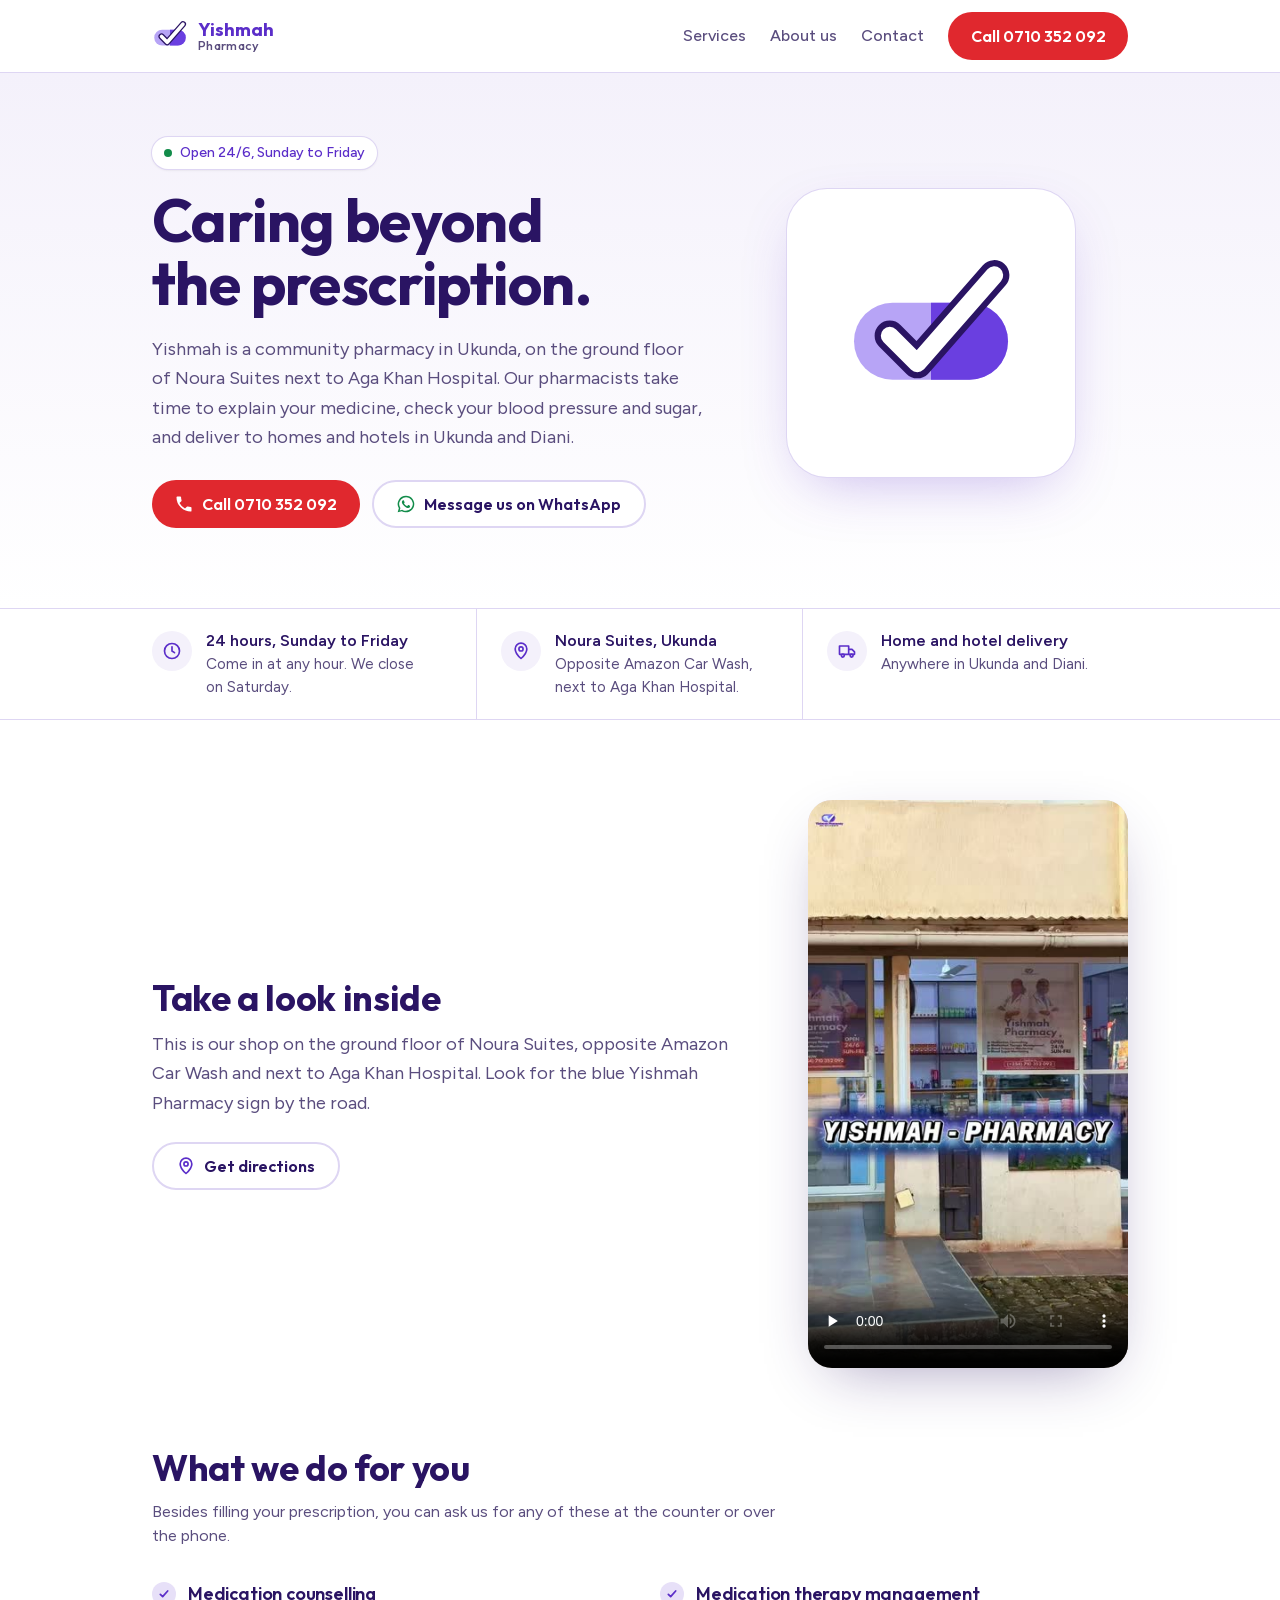
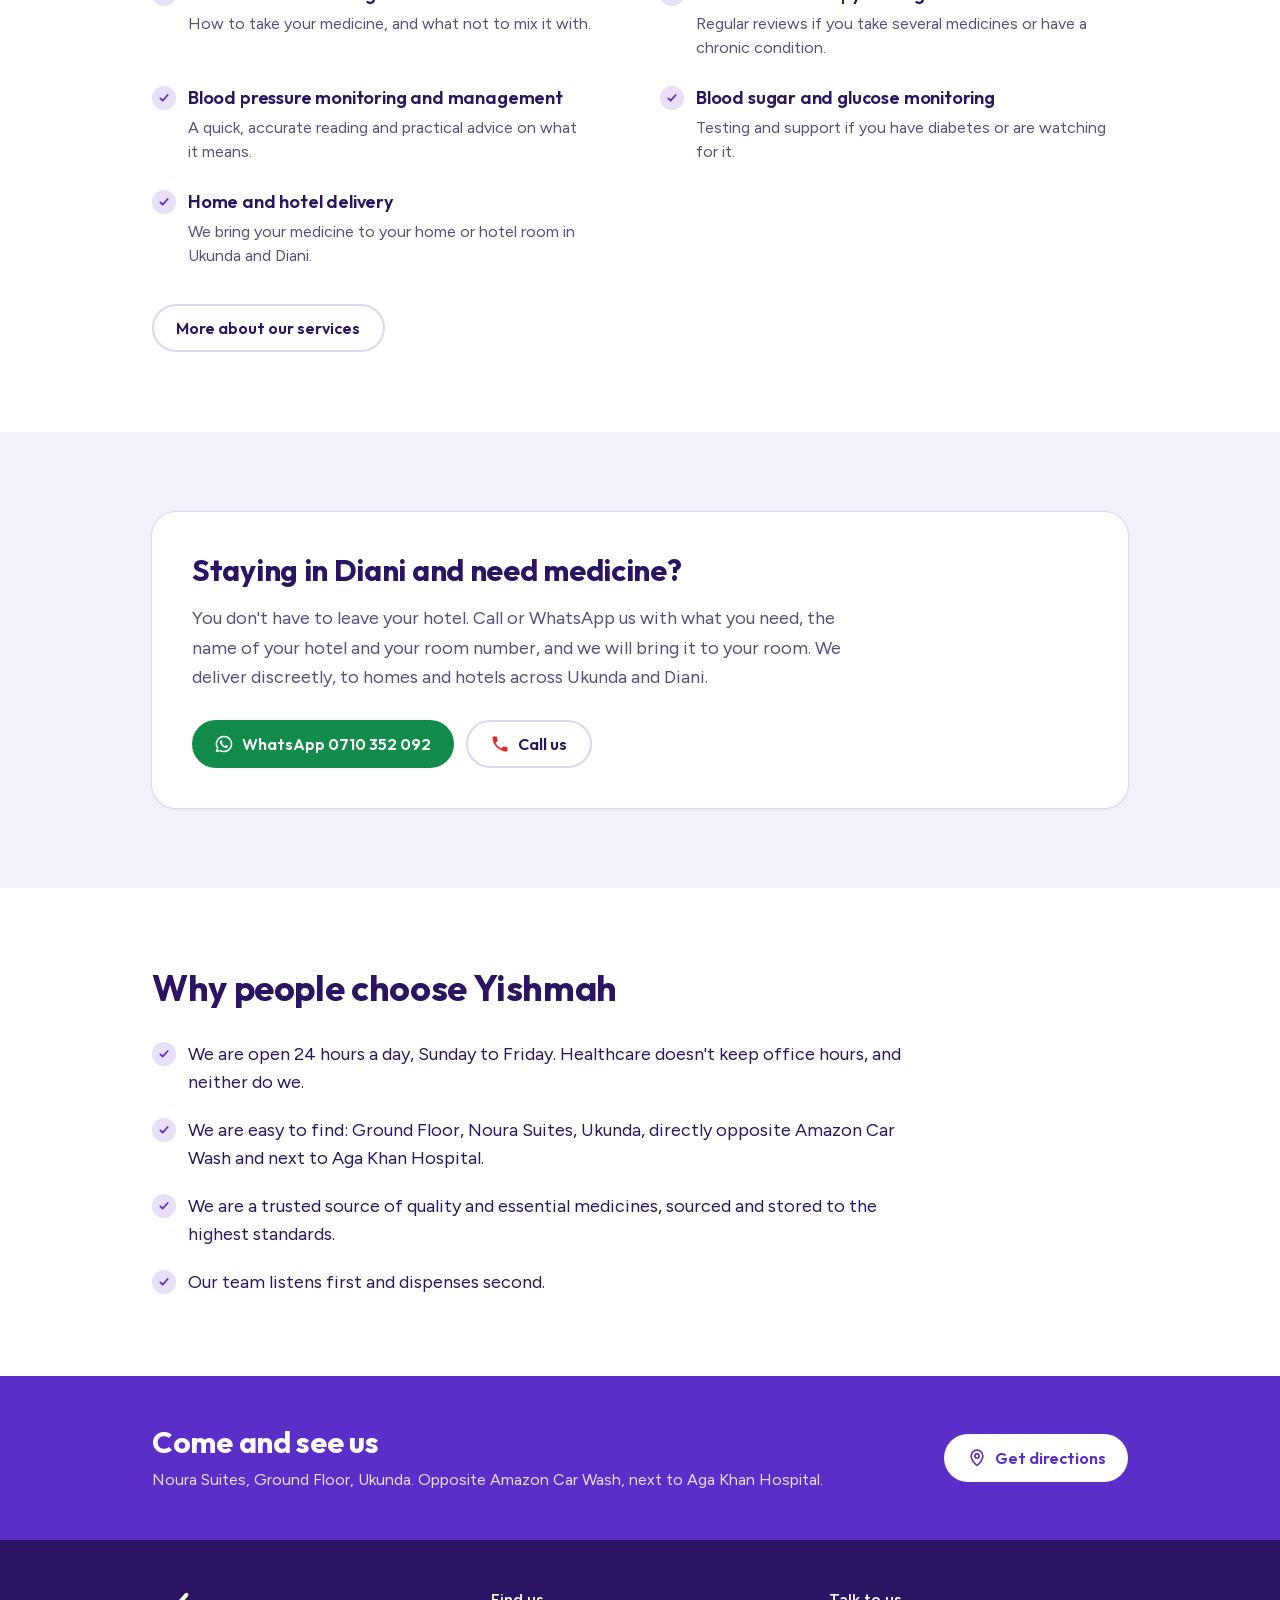
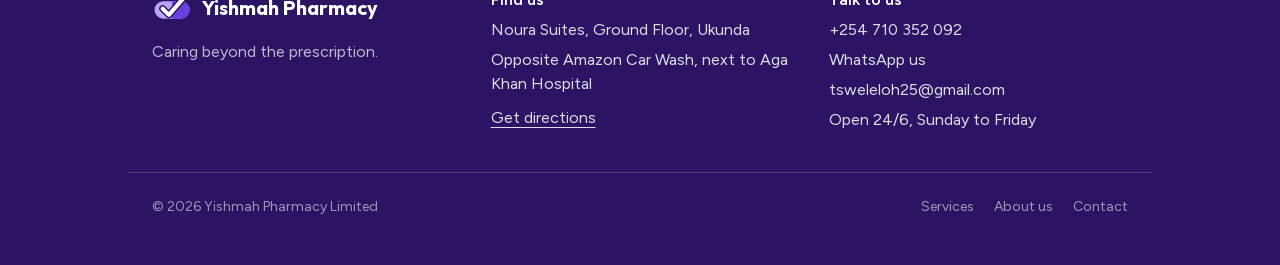
==== commit 8a2ef5df: "Deploy Yishmah Pharmacy website kilimo-tech/yishmah-pharmacy-website@ce64764b2377941eef606c9f6aa18c1" ====
--- a/index.html
+++ b/index.html
@@ -1 +1 @@
-<!DOCTYPE html><!--AziTH8hNdK_4Qw6d1s69j--><html lang="en" class="outfit_9ab5612d-module__DFgRqa__variable figtree_aaa2bd5c-module__5DnV1W__variable"><head><meta charSet="utf-8"/><meta name="viewport" content="width=device-width, initial-scale=1"/><link rel="preload" href="/_next/static/media/1b99372b3eaef0c8-s.p.758e15a8.woff2" as="font" crossorigin="" type="font/woff2"/><link rel="preload" href="/_next/static/media/f7aa21714c1c53f8-s.p.e3544bb0.woff2" as="font" crossorigin="" type="font/woff2"/><link rel="stylesheet" href="/_next/static/chunks/93983f1632f1b4a1.css" data-precedence="next"/><link rel="preload" as="script" fetchPriority="low" href="/_next/static/chunks/e1d679caba8aaa66.js"/><script src="/_next/static/chunks/4c8a73fa9a568984.js" async=""></script><script src="/_next/static/chunks/1c64b19886203277.js" async=""></script><script src="/_next/static/chunks/c44ba29902c6819e.js" async=""></script><script src="/_next/static/chunks/turbopack-27e2cf467ea67dbc.js" async=""></script><script src="/_next/static/chunks/1964454f34f3a7ab.js" async=""></script><script src="/_next/static/chunks/6c33792a57a66467.js" async=""></script><script src="/_next/static/chunks/beefb697acdd731a.js" async=""></script><meta name="next-size-adjust" content=""/><meta name="theme-color" content="#5B2EC9"/><title>Yishmah Pharmacy | 24-hour pharmacy in Ukunda, Diani</title><meta name="description" content="Community pharmacy on the ground floor of Noura Suites, Ukunda, next to Aga Khan Hospital. Open 24 hours, Sunday to Friday, with home and hotel delivery across Ukunda and Diani."/><link rel="manifest" href="/manifest.json"/><link rel="canonical" href="https://yishmapharmacy.co.ke"/><meta property="og:title" content="Yishmah Pharmacy | 24-hour pharmacy in Ukunda, Diani"/><meta property="og:description" content="Community pharmacy on the ground floor of Noura Suites, Ukunda, next to Aga Khan Hospital. Open 24 hours, Sunday to Friday, with home and hotel delivery across Ukunda and Diani."/><meta property="og:url" content="https://yishmapharmacy.co.ke"/><meta property="og:site_name" content="Yishmah Pharmacy"/><meta property="og:locale" content="en_KE"/><meta property="og:image" content="https://yishmapharmacy.co.ke/og-image.png"/><meta property="og:image:secure_url" content="https://yishmapharmacy.co.ke/og-image.png"/><meta property="og:image:type" content="image/png"/><meta property="og:image:width" content="1200"/><meta property="og:image:height" content="630"/><meta property="og:image:alt" content="Yishmah Pharmacy"/><meta property="og:type" content="website"/><meta name="twitter:card" content="summary_large_image"/><meta name="twitter:title" content="Yishmah Pharmacy | 24-hour pharmacy in Ukunda, Diani"/><meta name="twitter:description" content="Community pharmacy on the ground floor of Noura Suites, Ukunda, next to Aga Khan Hospital. Open 24 hours, Sunday to Friday, with home and hotel delivery across Ukunda and Diani."/><meta name="twitter:image" content="https://yishmapharmacy.co.ke/og-image.png"/><meta name="twitter:image:secure_url" content="https://yishmapharmacy.co.ke/og-image.png"/><meta name="twitter:image:type" content="image/png"/><meta name="twitter:image:width" content="1200"/><meta name="twitter:image:height" content="630"/><meta name="twitter:image:alt" content="Yishmah Pharmacy"/><link rel="icon" href="/favicon.svg" type="image/svg+xml"/><link rel="icon" href="/favicon.png" type="image/png" sizes="32x32"/><link rel="apple-touch-icon" href="/apple-touch-icon.png"/><script src="/_next/static/chunks/a6dad97d9634a72d.js" noModule=""></script></head><body class="min-h-screen"><div hidden=""><!--$--><!--/$--></div><script type="application/ld+json">{"@context":"https://schema.org","@type":"Pharmacy","@id":"https://yishmapharmacy.co.ke/#pharmacy","name":"Yishmah Pharmacy Limited","alternateName":"Yishmah Pharmacy","slogan":"Caring beyond the prescription","description":"Community pharmacy on the ground floor of Noura Suites, Ukunda, next to Aga Khan Hospital. Open 24 hours, Sunday to Friday, with home and hotel delivery across Ukunda and Diani.","url":"https://yishmapharmacy.co.ke","logo":"https://yishmapharmacy.co.ke/icon-512.png","image":"https://yishmapharmacy.co.ke/og-image.png","telephone":"+254710352092","email":"tsweleloh25@gmail.com","hasMap":"https://www.google.com/maps/dir/?api=1&destination=-4.2852462,39.5747758","geo":{"@type":"GeoCoordinates","latitude":-4.2852462,"longitude":39.5747758},"address":{"@type":"PostalAddress","streetAddress":"Noura Suites, Ground Floor, Opposite Amazon Car Wash, next to Aga Khan Hospital","addressLocality":"Ukunda","addressRegion":"Kwale County","addressCountry":"KE"},"areaServed":[{"@type":"Place","name":"Ukunda"},{"@type":"Place","name":"Diani"}],"openingHoursSpecification":[{"@type":"OpeningHoursSpecification","dayOfWeek":["Sunday","Monday","Tuesday","Wednesday","Thursday","Friday"],"opens":"00:00","closes":"23:59"}],"hasOfferCatalog":{"@type":"OfferCatalog","name":"Pharmacy services","itemListElement":[{"@type":"Offer","itemOffered":{"@type":"Service","name":"Medication counselling","url":"https://yishmapharmacy.co.ke/services/counselling"}},{"@type":"Offer","itemOffered":{"@type":"Service","name":"Medication therapy management","url":"https://yishmapharmacy.co.ke/services/therapy-management"}},{"@type":"Offer","itemOffered":{"@type":"Service","name":"Blood pressure monitoring and management","url":"https://yishmapharmacy.co.ke/services/blood-pressure"}},{"@type":"Offer","itemOffered":{"@type":"Service","name":"Blood sugar and glucose monitoring","url":"https://yishmapharmacy.co.ke/services/blood-sugar"}},{"@type":"Offer","itemOffered":{"@type":"Service","name":"Home and hotel delivery","url":"https://yishmapharmacy.co.ke/services/delivery"}}]}}</script><script type="application/ld+json">{"@context":"https://schema.org","@type":"WebSite","@id":"https://yishmapharmacy.co.ke/#website","url":"https://yishmapharmacy.co.ke","name":"Yishmah Pharmacy","inLanguage":"en-KE","publisher":{"@id":"https://yishmapharmacy.co.ke/#pharmacy"}}</script><header class="sticky top-0 z-30 border-b border-[var(--color-line)] bg-white/95 backdrop-blur"><div class="mx-auto flex max-w-5xl items-center justify-between gap-4 px-4 py-3 sm:px-6"><a class="flex items-center gap-2.5" aria-label="Yishmah Pharmacy home" href="/"><svg viewBox="0 0 64 64" class="h-9 w-9 shrink-0" aria-hidden="true"><rect x="4" y="21" width="56" height="28" rx="14" fill="#B7A4F6"></rect><path d="M32 21h14a14 14 0 0 1 0 28H32z" fill="#6A3FE0"></path><path d="M17 33l10 10L55 11" fill="none" stroke="#2A1463" stroke-width="11" stroke-linecap="round" stroke-linejoin="round"></path><path d="M17 33l10 10L55 11" fill="none" stroke="#FFFFFF" stroke-width="6.5" stroke-linecap="round" stroke-linejoin="round"></path></svg><span class="font-[family-name:var(--font-display)] text-lg font-bold leading-none text-[var(--color-violet)]">Yishmah<span class="block text-[0.8rem] font-medium tracking-wide text-[var(--color-ink-soft)]">Pharmacy</span></span></a><nav class="hidden items-center gap-6 md:flex" aria-label="Main"><a class="font-medium text-[var(--color-ink-soft)] hover:text-[var(--color-violet)]" href="/services">Services</a><a class="font-medium text-[var(--color-ink-soft)] hover:text-[var(--color-violet)]" href="/about">About us</a><a class="font-medium text-[var(--color-ink-soft)] hover:text-[var(--color-violet)]" href="/contact">Contact</a><a href="tel:+254710352092" class="btn btn-call">Call <!-- -->0710 352 092</a></nav><nav class="flex items-center gap-4 text-[0.95rem] md:hidden" aria-label="Main"><a class="font-medium text-[var(--color-ink-soft)]" href="/services">Services</a><a class="font-medium text-[var(--color-ink-soft)]" href="/about">About</a><a class="font-medium text-[var(--color-ink-soft)]" href="/contact">Contact</a></nav></div></header><main><section class="bg-gradient-to-b from-[var(--color-lavender)] to-white"><div class="mx-auto grid max-w-5xl items-center gap-8 px-4 pb-12 pt-10 sm:px-6 md:grid-cols-[1.4fr_1fr] md:pb-20 md:pt-16"><div><p class="inline-flex items-center gap-2 rounded-full bg-white px-3 py-1.5 text-sm font-medium text-[var(--color-violet)] shadow-sm ring-1 ring-[var(--color-line)]"><span class="h-2 w-2 rounded-full bg-[var(--color-whatsapp)]"></span>Open 24/6, Sunday to Friday</p><h1 class="mt-5 text-[2.6rem] font-bold leading-[1.05] text-[var(--color-ink)] sm:text-6xl">Caring beyond the prescription<!-- -->.</h1><p class="mt-5 max-w-xl text-lg leading-relaxed text-[var(--color-ink-soft)]">Yishmah is a community pharmacy in Ukunda, on the ground floor of Noura Suites next to Aga Khan Hospital. Our pharmacists take time to explain your medicine, check your blood pressure and sugar, and deliver to homes and hotels in Ukunda and Diani.</p><div class="mt-7 flex flex-col gap-3 sm:flex-row"><a href="tel:+254710352092" class="btn btn-call"><svg viewBox="0 0 24 24" class="h-5 w-5 shrink-0" fill="currentColor" aria-hidden="true"><path d="M6.6 10.8a15.2 15.2 0 0 0 6.6 6.6l2.2-2.2a1 1 0 0 1 1-.25 11.4 11.4 0 0 0 3.6.57 1 1 0 0 1 1 1V20a1 1 0 0 1-1 1A17 17 0 0 1 3 4a1 1 0 0 1 1-1h3.5a1 1 0 0 1 1 1c0 1.25.2 2.45.57 3.57a1 1 0 0 1-.25 1z"></path></svg> Call <!-- -->0710 352 092</a><a href="https://wa.me/254710352092?text=Hello%20Yishmah%20Pharmacy%2C%20" class="btn btn-outline" target="_blank" rel="noopener"><svg viewBox="0 0 24 24" class="h-5 w-5 text-[var(--color-whatsapp)]" fill="currentColor" aria-hidden="true"><path d="M12 2a10 10 0 0 0-8.6 15.1L2 22l5-1.3A10 10 0 1 0 12 2zm0 18.2a8.2 8.2 0 0 1-4.2-1.15l-.3-.18-3 .78.8-2.9-.2-.3A8.2 8.2 0 1 1 12 20.2zm4.5-6.1c-.25-.12-1.46-.72-1.69-.8-.23-.08-.39-.12-.55.12-.17.25-.64.8-.78.97-.14.16-.29.18-.54.06a6.7 6.7 0 0 1-3.34-2.92c-.25-.43.25-.4.72-1.34.08-.16.04-.3-.02-.42l-.75-1.8c-.2-.48-.4-.41-.55-.42h-.47a.9.9 0 0 0-.65.3 2.73 2.73 0 0 0-.85 2.03 4.74 4.74 0 0 0 1 2.52 10.8 10.8 0 0 0 4.14 3.66c1.54.66 2.14.72 2.91.6.47-.07 1.46-.6 1.66-1.17.2-.58.2-1.07.14-1.17-.06-.1-.22-.16-.47-.28z"></path></svg> Message us on WhatsApp</a></div></div><div class="hidden justify-center md:flex"><div class="grid aspect-square w-72 place-items-center rounded-[2.5rem] bg-white shadow-[0_20px_60px_-20px_rgba(91,46,201,0.35)] ring-1 ring-[var(--color-line)]"><svg viewBox="0 0 64 64" class="h-44 w-44" aria-hidden="true"><rect x="4" y="21" width="56" height="28" rx="14" fill="#B7A4F6"></rect><path d="M32 21h14a14 14 0 0 1 0 28H32z" fill="#6A3FE0"></path><path d="M17 33l10 10L55 11" fill="none" stroke="#2A1463" stroke-width="11" stroke-linecap="round" stroke-linejoin="round"></path><path d="M17 33l10 10L55 11" fill="none" stroke="#FFFFFF" stroke-width="6.5" stroke-linecap="round" stroke-linejoin="round"></path></svg></div></div></div></section><section class="border-y border-[var(--color-line)] bg-white"><div class="mx-auto grid max-w-5xl divide-y divide-[var(--color-line)] px-4 sm:px-6 md:grid-cols-3 md:divide-x md:divide-y-0"><div class="flex gap-3.5 py-5 md:px-6 md:first:pl-0 md:last:pr-0"><span class="mt-0.5 grid h-10 w-10 shrink-0 place-items-center rounded-full bg-[var(--color-lavender)] text-[var(--color-violet)]"><svg viewBox="0 0 24 24" class="h-5 w-5 shrink-0" fill="none" stroke="currentColor" stroke-width="2" stroke-linecap="round" aria-hidden="true"><circle cx="12" cy="12" r="9"></circle><path d="M12 7v5l3 2"></path></svg></span><div><p class="font-semibold">24 hours, Sunday to Friday</p><p class="text-[0.95rem] text-[var(--color-ink-soft)]">Come in at any hour. We close on Saturday.</p></div></div><div class="flex gap-3.5 py-5 md:px-6 md:first:pl-0 md:last:pr-0"><span class="mt-0.5 grid h-10 w-10 shrink-0 place-items-center rounded-full bg-[var(--color-lavender)] text-[var(--color-violet)]"><svg viewBox="0 0 24 24" class="h-5 w-5 shrink-0" fill="none" stroke="currentColor" stroke-width="2" stroke-linecap="round" stroke-linejoin="round" aria-hidden="true"><path d="M12 21s-7-6.2-7-11.5a7 7 0 0 1 14 0C19 14.8 12 21 12 21z"></path><circle cx="12" cy="9.5" r="2.5"></circle></svg></span><div><p class="font-semibold">Noura Suites, Ukunda</p><p class="text-[0.95rem] text-[var(--color-ink-soft)]">Opposite Amazon Car Wash, next to Aga Khan Hospital<!-- -->.</p></div></div><div class="flex gap-3.5 py-5 md:px-6 md:first:pl-0 md:last:pr-0"><span class="mt-0.5 grid h-10 w-10 shrink-0 place-items-center rounded-full bg-[var(--color-lavender)] text-[var(--color-violet)]"><svg viewBox="0 0 24 24" class="h-5 w-5 shrink-0" fill="none" stroke="currentColor" stroke-width="2" stroke-linecap="round" stroke-linejoin="round" aria-hidden="true"><path d="M3 6h11v10H3zM14 10h4l3 3v3h-7"></path><circle cx="7" cy="17.5" r="1.8"></circle><circle cx="17.5" cy="17.5" r="1.8"></circle></svg></span><div><p class="font-semibold">Home and hotel delivery</p><p class="text-[0.95rem] text-[var(--color-ink-soft)]">Anywhere in Ukunda and Diani.</p></div></div></div></section><section class="mx-auto grid max-w-5xl items-center gap-8 px-4 pt-14 sm:px-6 md:grid-cols-[1fr_20rem] md:gap-14 md:pt-20"><div><h2 class="text-3xl font-bold sm:text-4xl">Take a look inside</h2><p class="mt-3 max-w-xl text-lg leading-relaxed text-[var(--color-ink-soft)]">This is our shop on the ground floor of Noura Suites, opposite Amazon Car Wash and next to Aga Khan Hospital. Look for the blue Yishmah Pharmacy sign by the road.</p><a href="https://www.google.com/maps/dir/?api=1&amp;destination=-4.2852462,39.5747758" class="btn btn-outline mt-6" target="_blank" rel="noopener"><svg viewBox="0 0 24 24" class="h-5 w-5 text-[var(--color-violet)]" fill="none" stroke="currentColor" stroke-width="2" stroke-linecap="round" stroke-linejoin="round" aria-hidden="true"><path d="M12 21s-7-6.2-7-11.5a7 7 0 0 1 14 0C19 14.8 12 21 12 21z"></path><circle cx="12" cy="9.5" r="2.5"></circle></svg> Get directions</a></div><video class="block w-full rounded-3xl bg-[var(--color-lavender-deep)] shadow-[0_20px_60px_-24px_rgba(42,20,99,0.45)] mx-auto max-w-[20rem]" controls="" playsInline="" preload="none" width="540" height="960" poster="/video/yishmah-pharmacy-poster.jpg"><source src="/video/yishmah-pharmacy.mp4" type="video/mp4"/><a href="/video/yishmah-pharmacy.mp4">Watch the video of our shop</a></video></section><section class="mx-auto max-w-5xl px-4 py-14 sm:px-6 md:py-20"><h2 class="text-3xl font-bold sm:text-4xl">What we do for you</h2><p class="mt-3 max-w-2xl text-[var(--color-ink-soft)]">Besides filling your prescription, you can ask us for any of these at the counter or over the phone.</p><ul class="check-list mt-8 grid gap-x-10 gap-y-6 md:grid-cols-2"><li><h3 class="text-lg font-semibold"><a class="hover:text-[var(--color-violet)] hover:underline" href="/services/counselling">Medication counselling</a></h3><p class="mt-1 text-[var(--color-ink-soft)]">How to take your medicine, and what not to mix it with.</p></li><li><h3 class="text-lg font-semibold"><a class="hover:text-[var(--color-violet)] hover:underline" href="/services/therapy-management">Medication therapy management</a></h3><p class="mt-1 text-[var(--color-ink-soft)]">Regular reviews if you take several medicines or have a chronic condition.</p></li><li><h3 class="text-lg font-semibold"><a class="hover:text-[var(--color-violet)] hover:underline" href="/services/blood-pressure">Blood pressure monitoring and management</a></h3><p class="mt-1 text-[var(--color-ink-soft)]">A quick, accurate reading and practical advice on what it means.</p></li><li><h3 class="text-lg font-semibold"><a class="hover:text-[var(--color-violet)] hover:underline" href="/services/blood-sugar">Blood sugar and glucose monitoring</a></h3><p class="mt-1 text-[var(--color-ink-soft)]">Testing and support if you have diabetes or are watching for it.</p></li><li><h3 class="text-lg font-semibold"><a class="hover:text-[var(--color-violet)] hover:underline" href="/services/delivery">Home and hotel delivery</a></h3><p class="mt-1 text-[var(--color-ink-soft)]">We bring your medicine to your home or hotel room in Ukunda and Diani.</p></li></ul><a class="btn btn-outline mt-9" href="/services">More about our services</a></section><section class="bg-[var(--color-lavender)]"><div class="mx-auto max-w-5xl px-4 py-14 sm:px-6 md:py-20"><div class="rounded-3xl bg-white p-6 shadow-sm ring-1 ring-[var(--color-line)] sm:p-10"><h2 class="text-2xl font-bold sm:text-3xl">Staying in Diani and need medicine?</h2><p class="mt-4 max-w-2xl text-lg leading-relaxed text-[var(--color-ink-soft)]">You don&#x27;t have to leave your hotel. Call or WhatsApp us with what you need, the name of your hotel and your room number, and we will bring it to your room. We deliver discreetly, to homes and hotels across Ukunda and Diani.</p><div class="mt-7 flex flex-col gap-3 sm:flex-row"><a href="https://wa.me/254710352092?text=Hello%20Yishmah%20Pharmacy%2C%20" class="btn bg-[var(--color-whatsapp)] text-white" target="_blank" rel="noopener"><svg viewBox="0 0 24 24" class="h-5 w-5 shrink-0" fill="currentColor" aria-hidden="true"><path d="M12 2a10 10 0 0 0-8.6 15.1L2 22l5-1.3A10 10 0 1 0 12 2zm0 18.2a8.2 8.2 0 0 1-4.2-1.15l-.3-.18-3 .78.8-2.9-.2-.3A8.2 8.2 0 1 1 12 20.2zm4.5-6.1c-.25-.12-1.46-.72-1.69-.8-.23-.08-.39-.12-.55.12-.17.25-.64.8-.78.97-.14.16-.29.18-.54.06a6.7 6.7 0 0 1-3.34-2.92c-.25-.43.25-.4.72-1.34.08-.16.04-.3-.02-.42l-.75-1.8c-.2-.48-.4-.41-.55-.42h-.47a.9.9 0 0 0-.65.3 2.73 2.73 0 0 0-.85 2.03 4.74 4.74 0 0 0 1 2.52 10.8 10.8 0 0 0 4.14 3.66c1.54.66 2.14.72 2.91.6.47-.07 1.46-.6 1.66-1.17.2-.58.2-1.07.14-1.17-.06-.1-.22-.16-.47-.28z"></path></svg> WhatsApp <!-- -->0710 352 092</a><a href="tel:+254710352092" class="btn btn-outline"><svg viewBox="0 0 24 24" class="h-5 w-5 text-[var(--color-call)]" fill="currentColor" aria-hidden="true"><path d="M6.6 10.8a15.2 15.2 0 0 0 6.6 6.6l2.2-2.2a1 1 0 0 1 1-.25 11.4 11.4 0 0 0 3.6.57 1 1 0 0 1 1 1V20a1 1 0 0 1-1 1A17 17 0 0 1 3 4a1 1 0 0 1 1-1h3.5a1 1 0 0 1 1 1c0 1.25.2 2.45.57 3.57a1 1 0 0 1-.25 1z"></path></svg> Call us</a></div></div></div></section><section class="mx-auto max-w-5xl px-4 py-14 sm:px-6 md:py-20"><h2 class="text-3xl font-bold sm:text-4xl">Why people choose Yishmah</h2><ul class="check-list mt-8 grid max-w-3xl gap-5 text-lg"><li>We are open 24 hours a day, Sunday to Friday. Healthcare doesn&#x27;t keep office hours, and neither do we.</li><li>We are easy to find: Ground Floor, Noura Suites, Ukunda, directly opposite Amazon Car Wash and next to Aga Khan Hospital.</li><li>We are a trusted source of quality and essential medicines, sourced and stored to the highest standards.</li><li>Our team listens first and dispenses second.</li></ul></section><section class="bg-[var(--color-violet)] text-white"><div class="mx-auto flex max-w-5xl flex-col gap-6 px-4 py-12 sm:px-6 md:flex-row md:items-center md:justify-between"><div><h2 class="text-2xl font-bold sm:text-3xl">Come and see us</h2><p class="mt-2 text-white/85">Noura Suites, Ground Floor<!-- -->, Ukunda. <!-- -->Opposite Amazon Car Wash, next to Aga Khan Hospital<!-- -->.</p></div><a href="https://www.google.com/maps/dir/?api=1&amp;destination=-4.2852462,39.5747758" class="btn bg-white text-[var(--color-violet)]" target="_blank" rel="noopener"><svg viewBox="0 0 24 24" class="h-5 w-5 shrink-0" fill="none" stroke="currentColor" stroke-width="2" stroke-linecap="round" stroke-linejoin="round" aria-hidden="true"><path d="M12 21s-7-6.2-7-11.5a7 7 0 0 1 14 0C19 14.8 12 21 12 21z"></path><circle cx="12" cy="9.5" r="2.5"></circle></svg> Get directions</a></div></section><!--$--><!--/$--></main><footer class="bg-[var(--color-ink)] pb-28 pt-12 text-white/85 md:pb-12"><div class="mx-auto grid max-w-5xl gap-10 px-4 sm:px-6 md:grid-cols-3"><div><div class="flex items-center gap-2.5"><svg viewBox="0 0 64 64" class="h-10 w-10" aria-hidden="true"><rect x="4" y="21" width="56" height="28" rx="14" fill="#B7A4F6"></rect><path d="M32 21h14a14 14 0 0 1 0 28H32z" fill="#6A3FE0"></path><path d="M17 33l10 10L55 11" fill="none" stroke="#2A1463" stroke-width="11" stroke-linecap="round" stroke-linejoin="round"></path><path d="M17 33l10 10L55 11" fill="none" stroke="#FFFFFF" stroke-width="6.5" stroke-linecap="round" stroke-linejoin="round"></path></svg><span class="font-[family-name:var(--font-display)] text-xl font-bold text-white">Yishmah Pharmacy</span></div><p class="mt-3 text-white/70">Caring beyond the prescription<!-- -->.</p></div><div class="space-y-1.5"><p class="font-semibold text-white">Find us</p><p>Noura Suites, Ground Floor<!-- -->, Ukunda</p><p>Opposite Amazon Car Wash, next to Aga Khan Hospital</p><a href="https://www.google.com/maps/dir/?api=1&amp;destination=-4.2852462,39.5747758" class="inline-block pt-1 underline underline-offset-4" target="_blank" rel="noopener">Get directions</a></div><div class="space-y-1.5"><p class="font-semibold text-white">Talk to us</p><p><a href="tel:+254710352092" class="underline-offset-4 hover:underline">+254 710 352 092</a></p><p><a href="https://wa.me/254710352092?text=Hello%20Yishmah%20Pharmacy%2C%20" class="underline-offset-4 hover:underline" target="_blank" rel="noopener">WhatsApp us</a></p><p><a href="mailto:tsweleloh25@gmail.com" class="break-all underline-offset-4 hover:underline">tsweleloh25@gmail.com</a></p><p>Open 24/6, Sunday to Friday</p></div></div><div class="mx-auto mt-10 flex max-w-5xl flex-wrap items-center justify-between gap-4 border-t border-white/15 px-4 pt-6 text-sm text-white/55 sm:px-6"><p>© <!-- -->2026<!-- --> <!-- -->Yishmah Pharmacy Limited</p><nav class="flex gap-5" aria-label="Footer"><a class="hover:text-white" href="/services">Services</a><a class="hover:text-white" href="/about">About us</a><a class="hover:text-white" href="/contact">Contact</a></nav></div></footer><div class="fixed inset-x-0 bottom-0 z-40 border-t border-[var(--color-line)] bg-white/95 px-3 pb-[max(0.6rem,env(safe-area-inset-bottom))] pt-2.5 backdrop-blur md:hidden"><div class="grid grid-cols-2 gap-2.5"><a href="tel:+254710352092" class="btn btn-call w-full"><svg viewBox="0 0 24 24" class="h-5 w-5 shrink-0" fill="currentColor" aria-hidden="true"><path d="M6.6 10.8a15.2 15.2 0 0 0 6.6 6.6l2.2-2.2a1 1 0 0 1 1-.25 11.4 11.4 0 0 0 3.6.57 1 1 0 0 1 1 1V20a1 1 0 0 1-1 1A17 17 0 0 1 3 4a1 1 0 0 1 1-1h3.5a1 1 0 0 1 1 1c0 1.25.2 2.45.57 3.57a1 1 0 0 1-.25 1z"></path></svg> Call</a><a href="https://wa.me/254710352092?text=Hello%20Yishmah%20Pharmacy%2C%20" class="btn w-full bg-[var(--color-whatsapp)] text-white" target="_blank" rel="noopener"><svg viewBox="0 0 24 24" class="h-5 w-5 shrink-0" fill="currentColor" aria-hidden="true"><path d="M12 2a10 10 0 0 0-8.6 15.1L2 22l5-1.3A10 10 0 1 0 12 2zm0 18.2a8.2 8.2 0 0 1-4.2-1.15l-.3-.18-3 .78.8-2.9-.2-.3A8.2 8.2 0 1 1 12 20.2zm4.5-6.1c-.25-.12-1.46-.72-1.69-.8-.23-.08-.39-.12-.55.12-.17.25-.64.8-.78.97-.14.16-.29.18-.54.06a6.7 6.7 0 0 1-3.34-2.92c-.25-.43.25-.4.72-1.34.08-.16.04-.3-.02-.42l-.75-1.8c-.2-.48-.4-.41-.55-.42h-.47a.9.9 0 0 0-.65.3 2.73 2.73 0 0 0-.85 2.03 4.74 4.74 0 0 0 1 2.52 10.8 10.8 0 0 0 4.14 3.66c1.54.66 2.14.72 2.91.6.47-.07 1.46-.6 1.66-1.17.2-.58.2-1.07.14-1.17-.06-.1-.22-.16-.47-.28z"></path></svg> WhatsApp</a></div></div><script src="/_next/static/chunks/e1d679caba8aaa66.js" id="_R_" async=""></script><script>(self.__next_f=self.__next_f||[]).push([0])</script><script>self.__next_f.push([1,"1:\"$Sreact.fragment\"\n3:I[74426,[\"/_next/static/chunks/1964454f34f3a7ab.js\"],\"\"]\n10:I[60374,[\"/_next/static/chunks/6c33792a57a66467.js\",\"/_next/static/chunks/beefb697acdd731a.js\"],\"default\"]\n:HL[\"/_next/static/chunks/93983f1632f1b4a1.css\",\"style\"]\n:HL[\"/_next/static/media/1b99372b3eaef0c8-s.p.758e15a8.woff2\",\"font\",{\"crossOrigin\":\"\",\"type\":\"font/woff2\"}]\n:HL[\"/_next/static/media/f7aa21714c1c53f8-s.p.e3544bb0.woff2\",\"font\",{\"crossOrigin\":\"\",\"type\":\"font/woff2\"}]\n2:T822,"])</script><script>self.__next_f.push([1,"{\"@context\":\"https://schema.org\",\"@type\":\"Pharmacy\",\"@id\":\"https://yishmapharmacy.co.ke/#pharmacy\",\"name\":\"Yishmah Pharmacy Limited\",\"alternateName\":\"Yishmah Pharmacy\",\"slogan\":\"Caring beyond the prescription\",\"description\":\"Community pharmacy on the ground floor of Noura Suites, Ukunda, next to Aga Khan Hospital. Open 24 hours, Sunday to Friday, with home and hotel delivery across Ukunda and Diani.\",\"url\":\"https://yishmapharmacy.co.ke\",\"logo\":\"https://yishmapharmacy.co.ke/icon-512.png\",\"image\":\"https://yishmapharmacy.co.ke/og-image.png\",\"telephone\":\"+254710352092\",\"email\":\"tsweleloh25@gmail.com\",\"hasMap\":\"https://www.google.com/maps/dir/?api=1\u0026destination=-4.2852462,39.5747758\",\"geo\":{\"@type\":\"GeoCoordinates\",\"latitude\":-4.2852462,\"longitude\":39.5747758},\"address\":{\"@type\":\"PostalAddress\",\"streetAddress\":\"Noura Suites, Ground Floor, Opposite Amazon Car Wash, next to Aga Khan Hospital\",\"addressLocality\":\"Ukunda\",\"addressRegion\":\"Kwale County\",\"addressCountry\":\"KE\"},\"areaServed\":[{\"@type\":\"Place\",\"name\":\"Ukunda\"},{\"@type\":\"Place\",\"name\":\"Diani\"}],\"openingHoursSpecification\":[{\"@type\":\"OpeningHoursSpecification\",\"dayOfWeek\":[\"Sunday\",\"Monday\",\"Tuesday\",\"Wednesday\",\"Thursday\",\"Friday\"],\"opens\":\"00:00\",\"closes\":\"23:59\"}],\"hasOfferCatalog\":{\"@type\":\"OfferCatalog\",\"name\":\"Pharmacy services\",\"itemListElement\":[{\"@type\":\"Offer\",\"itemOffered\":{\"@type\":\"Service\",\"name\":\"Medication counselling\",\"url\":\"https://yishmapharmacy.co.ke/services/counselling\"}},{\"@type\":\"Offer\",\"itemOffered\":{\"@type\":\"Service\",\"name\":\"Medication therapy management\",\"url\":\"https://yishmapharmacy.co.ke/services/therapy-management\"}},{\"@type\":\"Offer\",\"itemOffered\":{\"@type\":\"Service\",\"name\":\"Blood pressure monitoring and management\",\"url\":\"https://yishmapharmacy.co.ke/services/blood-pressure\"}},{\"@type\":\"Offer\",\"itemOffered\":{\"@type\":\"Service\",\"name\":\"Blood sugar and glucose monitoring\",\"url\":\"https://yishmapharmacy.co.ke/services/blood-sugar\"}},{\"@type\":\"Offer\",\"itemOffered\":{\"@type\":\"Service\",\"name\":\"Home and hotel delivery\",\"url\":\"https://yishmapharmacy.co.ke/services/delivery\"}}]}}"])</script><script>self.__next_f.push([1,"0:{\"P\":null,\"b\":\"AziTH8hNdK-4Qw6d1s69j\",\"c\":[\"\",\"\"],\"q\":\"\",\"i\":false,\"f\":[[[\"\",{\"children\":[\"__PAGE__\",{}]},\"$undefined\",\"$undefined\",true],[[\"$\",\"$1\",\"c\",{\"children\":[[[\"$\",\"link\",\"0\",{\"rel\":\"stylesheet\",\"href\":\"/_next/static/chunks/93983f1632f1b4a1.css\",\"precedence\":\"next\",\"crossOrigin\":\"$undefined\",\"nonce\":\"$undefined\"}],[\"$\",\"script\",\"script-0\",{\"src\":\"/_next/static/chunks/1964454f34f3a7ab.js\",\"async\":true,\"nonce\":\"$undefined\"}]],[\"$\",\"html\",null,{\"lang\":\"en\",\"className\":\"outfit_9ab5612d-module__DFgRqa__variable figtree_aaa2bd5c-module__5DnV1W__variable\",\"children\":[\"$\",\"body\",null,{\"className\":\"min-h-screen\",\"children\":[[\"$\",\"script\",null,{\"type\":\"application/ld+json\",\"dangerouslySetInnerHTML\":{\"__html\":\"$2\"}}],[\"$\",\"script\",null,{\"type\":\"application/ld+json\",\"dangerouslySetInnerHTML\":{\"__html\":\"{\\\"@context\\\":\\\"https://schema.org\\\",\\\"@type\\\":\\\"WebSite\\\",\\\"@id\\\":\\\"https://yishmapharmacy.co.ke/#website\\\",\\\"url\\\":\\\"https://yishmapharmacy.co.ke\\\",\\\"name\\\":\\\"Yishmah Pharmacy\\\",\\\"inLanguage\\\":\\\"en-KE\\\",\\\"publisher\\\":{\\\"@id\\\":\\\"https://yishmapharmacy.co.ke/#pharmacy\\\"}}\"}}],[\"$\",\"header\",null,{\"className\":\"sticky top-0 z-30 border-b border-[var(--color-line)] bg-white/95 backdrop-blur\",\"children\":[\"$\",\"div\",null,{\"className\":\"mx-auto flex max-w-5xl items-center justify-between gap-4 px-4 py-3 sm:px-6\",\"children\":[[\"$\",\"$L3\",null,{\"href\":\"/\",\"className\":\"flex items-center gap-2.5\",\"aria-label\":\"Yishmah Pharmacy home\",\"children\":[[\"$\",\"svg\",null,{\"viewBox\":\"0 0 64 64\",\"className\":\"h-9 w-9 shrink-0\",\"aria-hidden\":\"true\",\"children\":[\"$L4\",\"$L5\",\"$L6\",\"$L7\"]}],\"$L8\"]}],\"$L9\",\"$La\"]}]}],\"$Lb\",\"$Lc\",\"$Ld\"]}]}]]}],{\"children\":[\"$Le\",{},null,false,false]},null,false,false],\"$Lf\",false]],\"m\":\"$undefined\",\"G\":[\"$10\",[]],\"S\":true}\n"])</script><script>self.__next_f.push([1,"11:I[92322,[\"/_next/static/chunks/6c33792a57a66467.js\",\"/_next/static/chunks/beefb697acdd731a.js\"],\"default\"]\n12:I[81409,[\"/_next/static/chunks/6c33792a57a66467.js\",\"/_next/static/chunks/beefb697acdd731a.js\"],\"default\"]\n1d:I[19091,[\"/_next/static/chunks/6c33792a57a66467.js\",\"/_next/static/chunks/beefb697acdd731a.js\"],\"ViewportBoundary\"]\n1f:I[19091,[\"/_next/static/chunks/6c33792a57a66467.js\",\"/_next/static/chunks/beefb697acdd731a.js\"],\"MetadataBoundary\"]\n20:\"$Sreact.suspense\"\n4:[\"$\",\"rect\",null,{\"x\":\"4\",\"y\":\"21\",\"width\":\"56\",\"height\":\"28\",\"rx\":\"14\",\"fill\":\"#B7A4F6\"}]\n5:[\"$\",\"path\",null,{\"d\":\"M32 21h14a14 14 0 0 1 0 28H32z\",\"fill\":\"#6A3FE0\"}]\n6:[\"$\",\"path\",null,{\"d\":\"M17 33l10 10L55 11\",\"fill\":\"none\",\"stroke\":\"#2A1463\",\"strokeWidth\":\"11\",\"strokeLinecap\":\"round\",\"strokeLinejoin\":\"round\"}]\n7:[\"$\",\"path\",null,{\"d\":\"M17 33l10 10L55 11\",\"fill\":\"none\",\"stroke\":\"#FFFFFF\",\"strokeWidth\":\"6.5\",\"strokeLinecap\":\"round\",\"strokeLinejoin\":\"round\"}]\n8:[\"$\",\"span\",null,{\"className\":\"font-[family-name:var(--font-display)] text-lg font-bold leading-none text-[var(--color-violet)]\",\"children\":[\"Yishmah\",[\"$\",\"span\",null,{\"className\":\"block text-[0.8rem] font-medium tracking-wide text-[var(--color-ink-soft)]\",\"children\":\"Pharmacy\"}]]}]\n9:[\"$\",\"nav\",null,{\"className\":\"hidden items-center gap-6 md:flex\",\"aria-label\":\"Main\",\"children\":[[[\"$\",\"$L3\",\"/services\",{\"href\":\"/services\",\"className\":\"font-medium text-[var(--color-ink-soft)] hover:text-[var(--color-violet)]\",\"children\":\"Services\"}],[\"$\",\"$L3\",\"/about\",{\"href\":\"/about\",\"className\":\"font-medium text-[var(--color-ink-soft)] hover:text-[var(--color-violet)]\",\"children\":\"About us\"}],[\"$\",\"$L3\",\"/contact\",{\"href\":\"/contact\",\"className\":\"font-medium text-[var(--color-ink-soft)] hover:text-[var(--color-violet)]\",\"children\":\"Contact\"}]],[\"$\",\"a\",null,{\"href\":\"tel:+254710352092\",\"className\":\"btn btn-call\",\"children\":[\"Call \",\"0710 352 092\"]}]]}]\na:[\"$\",\"nav\",null,{\"className\":\"flex items-center gap-4 text-[0.95rem] md:hidden\",\"aria-label\":\"Main\",\"children\":[[\"$\",\"$L3\",\"/services\",{\"href\":\"/services\",\"className\":\"font-medium text-[var(--color-ink-soft)]\",\"children\":\"Services\"}],[\"$\",\"$L3\",\"/about\",{\"href\":\"/about\",\"className\":\"font-medium text-[var(--color-ink-soft)]\",\"children\":\"About\"}],[\"$\",\"$L3\",\"/contact\",{\"href\":\"/contact\",\"className\":\"font-medium text-[var(--color-ink-soft)]\",\"children\":\"Contact\"}]]}]\nb:[\"$\",\"main\",null,{\"children\":[\"$\",\"$L11\",null,{\"parallelRouterKey\":\"children\",\"error\":\"$undefined\",\"errorStyles\":\"$undefined\",\"errorScripts\":\"$undefined\",\"template\":[\"$\",\"$L12\",null,{}],\"templateStyles\":\"$undefined\",\"templateScripts\":\"$undefined\",\"notFound\":[[\"$\",\"section\",null,{\"className\":\"mx-auto max-w-2xl px-4 py-24 text-center sm:px-6\",\"children\":[[\"$\",\"h1\",null,{\"className\":\"text-4xl font-bold\",\"children\":\"We couldn't find that page\"}],[\"$\",\"p\",null,{\"className\":\"mt-4 text-lg text-[var(--color-ink-soft)]\",\"children\":[\"Go back to the home page, or call us on \",\"0710 352 092\",\".\"]}],[\"$\",\"div\",null,{\"className\":\"mt-8 flex flex-col justify-center gap-3 sm:flex-row\",\"children\":[[\"$\",\"$L3\",null,{\"href\":\"/\",\"className\":\"btn btn-primary\",\"children\":\"Home page\"}],[\"$\",\"a\",null,{\"href\":\"tel:+254710352092\",\"className\":\"btn btn-call\",\"children\":[\"Call \",\"0710 352 092\"]}]]}]]}],[]],\"forbidden\":\"$undefined\",\"unauthorized\":\"$undefined\"}]}]\n"])</script><script>self.__next_f.push([1,"c:[\"$\",\"footer\",null,{\"className\":\"bg-[var(--color-ink)] pb-28 pt-12 text-white/85 md:pb-12\",\"children\":[[\"$\",\"div\",null,{\"className\":\"mx-auto grid max-w-5xl gap-10 px-4 sm:px-6 md:grid-cols-3\",\"children\":[[\"$\",\"div\",null,{\"children\":[[\"$\",\"div\",null,{\"className\":\"flex items-center gap-2.5\",\"children\":[[\"$\",\"svg\",null,{\"viewBox\":\"0 0 64 64\",\"className\":\"h-10 w-10\",\"aria-hidden\":\"true\",\"children\":[[\"$\",\"rect\",null,{\"x\":\"4\",\"y\":\"21\",\"width\":\"56\",\"height\":\"28\",\"rx\":\"14\",\"fill\":\"#B7A4F6\"}],[\"$\",\"path\",null,{\"d\":\"M32 21h14a14 14 0 0 1 0 28H32z\",\"fill\":\"#6A3FE0\"}],[\"$\",\"path\",null,{\"d\":\"M17 33l10 10L55 11\",\"fill\":\"none\",\"stroke\":\"#2A1463\",\"strokeWidth\":\"11\",\"strokeLinecap\":\"round\",\"strokeLinejoin\":\"round\"}],[\"$\",\"path\",null,{\"d\":\"M17 33l10 10L55 11\",\"fill\":\"none\",\"stroke\":\"#FFFFFF\",\"strokeWidth\":\"6.5\",\"strokeLinecap\":\"round\",\"strokeLinejoin\":\"round\"}]]}],[\"$\",\"span\",null,{\"className\":\"font-[family-name:var(--font-display)] text-xl font-bold text-white\",\"children\":\"Yishmah Pharmacy\"}]]}],[\"$\",\"p\",null,{\"className\":\"mt-3 text-white/70\",\"children\":[\"Caring beyond the prescription\",\".\"]}]]}],[\"$\",\"div\",null,{\"className\":\"space-y-1.5\",\"children\":[[\"$\",\"p\",null,{\"className\":\"font-semibold text-white\",\"children\":\"Find us\"}],[\"$\",\"p\",null,{\"children\":[\"Noura Suites, Ground Floor\",\", Ukunda\"]}],[\"$\",\"p\",null,{\"children\":\"Opposite Amazon Car Wash, next to Aga Khan Hospital\"}],[\"$\",\"a\",null,{\"href\":\"https://www.google.com/maps/dir/?api=1\u0026destination=-4.2852462,39.5747758\",\"className\":\"inline-block pt-1 underline underline-offset-4\",\"target\":\"_blank\",\"rel\":\"noopener\",\"children\":\"Get directions\"}]]}],[\"$\",\"div\",null,{\"className\":\"space-y-1.5\",\"children\":[[\"$\",\"p\",null,{\"className\":\"font-semibold text-white\",\"children\":\"Talk to us\"}],[\"$\",\"p\",null,{\"children\":[\"$\",\"a\",null,{\"href\":\"tel:+254710352092\",\"className\":\"underline-offset-4 hover:underline\",\"children\":\"+254 710 352 092\"}]}],[\"$\",\"p\",null,{\"children\":[\"$\",\"a\",null,{\"href\":\"https://wa.me/254710352092?text=Hello%20Yishmah%20Pharmacy%2C%20\",\"className\":\"underline-offset-4 hover:underline\",\"target\":\"_blank\",\"rel\":\"noopener\",\"children\":\"WhatsApp us\"}]}],[\"$\",\"p\",null,{\"children\":[\"$\",\"a\",null,{\"href\":\"mailto:tsweleloh25@gmail.com\",\"className\":\"break-all underline-offset-4 hover:underline\",\"children\":\"tsweleloh25@gmail.com\"}]}],[\"$\",\"p\",null,{\"children\":\"Open 24/6, Sunday to Friday\"}]]}]]}],[\"$\",\"div\",null,{\"className\":\"mx-auto mt-10 flex max-w-5xl flex-wrap items-center justify-between gap-4 border-t border-white/15 px-4 pt-6 text-sm text-white/55 sm:px-6\",\"children\":[[\"$\",\"p\",null,{\"children\":[\"© \",2026,\" \",\"Yishmah Pharmacy Limited\"]}],[\"$\",\"nav\",null,{\"className\":\"flex gap-5\",\"aria-label\":\"Footer\",\"children\":[[\"$\",\"$L3\",\"/services\",{\"href\":\"/services\",\"className\":\"hover:text-white\",\"children\":\"Services\"}],[\"$\",\"$L3\",\"/about\",{\"href\":\"/about\",\"className\":\"hover:text-white\",\"children\":\"About us\"}],[\"$\",\"$L3\",\"/contact\",{\"href\":\"/contact\",\"className\":\"hover:text-white\",\"children\":\"Contact\"}]]}]]}]]}]\n"])</script><script>self.__next_f.push([1,"d:[\"$\",\"div\",null,{\"className\":\"fixed inset-x-0 bottom-0 z-40 border-t border-[var(--color-line)] bg-white/95 px-3 pb-[max(0.6rem,env(safe-area-inset-bottom))] pt-2.5 backdrop-blur md:hidden\",\"children\":[\"$\",\"div\",null,{\"className\":\"grid grid-cols-2 gap-2.5\",\"children\":[[\"$\",\"a\",null,{\"href\":\"tel:+254710352092\",\"className\":\"btn btn-call w-full\",\"children\":[[\"$\",\"svg\",null,{\"viewBox\":\"0 0 24 24\",\"className\":\"h-5 w-5 shrink-0\",\"fill\":\"currentColor\",\"aria-hidden\":\"true\",\"children\":[\"$\",\"path\",null,{\"d\":\"M6.6 10.8a15.2 15.2 0 0 0 6.6 6.6l2.2-2.2a1 1 0 0 1 1-.25 11.4 11.4 0 0 0 3.6.57 1 1 0 0 1 1 1V20a1 1 0 0 1-1 1A17 17 0 0 1 3 4a1 1 0 0 1 1-1h3.5a1 1 0 0 1 1 1c0 1.25.2 2.45.57 3.57a1 1 0 0 1-.25 1z\"}]}],\" Call\"]}],[\"$\",\"a\",null,{\"href\":\"https://wa.me/254710352092?text=Hello%20Yishmah%20Pharmacy%2C%20\",\"className\":\"btn w-full bg-[var(--color-whatsapp)] text-white\",\"target\":\"_blank\",\"rel\":\"noopener\",\"children\":[[\"$\",\"svg\",null,{\"viewBox\":\"0 0 24 24\",\"className\":\"h-5 w-5 shrink-0\",\"fill\":\"currentColor\",\"aria-hidden\":\"true\",\"children\":[\"$\",\"path\",null,{\"d\":\"M12 2a10 10 0 0 0-8.6 15.1L2 22l5-1.3A10 10 0 1 0 12 2zm0 18.2a8.2 8.2 0 0 1-4.2-1.15l-.3-.18-3 .78.8-2.9-.2-.3A8.2 8.2 0 1 1 12 20.2zm4.5-6.1c-.25-.12-1.46-.72-1.69-.8-.23-.08-.39-.12-.55.12-.17.25-.64.8-.78.97-.14.16-.29.18-.54.06a6.7 6.7 0 0 1-3.34-2.92c-.25-.43.25-.4.72-1.34.08-.16.04-.3-.02-.42l-.75-1.8c-.2-.48-.4-.41-.55-.42h-.47a.9.9 0 0 0-.65.3 2.73 2.73 0 0 0-.85 2.03 4.74 4.74 0 0 0 1 2.52 10.8 10.8 0 0 0 4.14 3.66c1.54.66 2.14.72 2.91.6.47-.07 1.46-.6 1.66-1.17.2-.58.2-1.07.14-1.17-.06-.1-.22-.16-.47-.28z\"}]}],\" WhatsApp\"]}]]}]}]\n"])</script><script>self.__next_f.push([1,"e:[\"$\",\"$1\",\"c\",{\"children\":[[[\"$\",\"section\",null,{\"className\":\"bg-gradient-to-b from-[var(--color-lavender)] to-white\",\"children\":[\"$\",\"div\",null,{\"className\":\"mx-auto grid max-w-5xl items-center gap-8 px-4 pb-12 pt-10 sm:px-6 md:grid-cols-[1.4fr_1fr] md:pb-20 md:pt-16\",\"children\":[[\"$\",\"div\",null,{\"children\":[[\"$\",\"p\",null,{\"className\":\"inline-flex items-center gap-2 rounded-full bg-white px-3 py-1.5 text-sm font-medium text-[var(--color-violet)] shadow-sm ring-1 ring-[var(--color-line)]\",\"children\":[[\"$\",\"span\",null,{\"className\":\"h-2 w-2 rounded-full bg-[var(--color-whatsapp)]\"}],\"Open 24/6, Sunday to Friday\"]}],[\"$\",\"h1\",null,{\"className\":\"mt-5 text-[2.6rem] font-bold leading-[1.05] text-[var(--color-ink)] sm:text-6xl\",\"children\":[\"Caring beyond the prescription\",\".\"]}],[\"$\",\"p\",null,{\"className\":\"mt-5 max-w-xl text-lg leading-relaxed text-[var(--color-ink-soft)]\",\"children\":\"Yishmah is a community pharmacy in Ukunda, on the ground floor of Noura Suites next to Aga Khan Hospital. Our pharmacists take time to explain your medicine, check your blood pressure and sugar, and deliver to homes and hotels in Ukunda and Diani.\"}],[\"$\",\"div\",null,{\"className\":\"mt-7 flex flex-col gap-3 sm:flex-row\",\"children\":[[\"$\",\"a\",null,{\"href\":\"tel:+254710352092\",\"className\":\"btn btn-call\",\"children\":[[\"$\",\"svg\",null,{\"viewBox\":\"0 0 24 24\",\"className\":\"h-5 w-5 shrink-0\",\"fill\":\"currentColor\",\"aria-hidden\":\"true\",\"children\":[\"$\",\"path\",null,{\"d\":\"M6.6 10.8a15.2 15.2 0 0 0 6.6 6.6l2.2-2.2a1 1 0 0 1 1-.25 11.4 11.4 0 0 0 3.6.57 1 1 0 0 1 1 1V20a1 1 0 0 1-1 1A17 17 0 0 1 3 4a1 1 0 0 1 1-1h3.5a1 1 0 0 1 1 1c0 1.25.2 2.45.57 3.57a1 1 0 0 1-.25 1z\"}]}],\" Call \",\"0710 352 092\"]}],[\"$\",\"a\",null,{\"href\":\"https://wa.me/254710352092?text=Hello%20Yishmah%20Pharmacy%2C%20\",\"className\":\"btn btn-outline\",\"target\":\"_blank\",\"rel\":\"noopener\",\"children\":[[\"$\",\"svg\",null,{\"viewBox\":\"0 0 24 24\",\"className\":\"h-5 w-5 text-[var(--color-whatsapp)]\",\"fill\":\"currentColor\",\"aria-hidden\":\"true\",\"children\":[\"$\",\"path\",null,{\"d\":\"M12 2a10 10 0 0 0-8.6 15.1L2 22l5-1.3A10 10 0 1 0 12 2zm0 18.2a8.2 8.2 0 0 1-4.2-1.15l-.3-.18-3 .78.8-2.9-.2-.3A8.2 8.2 0 1 1 12 20.2zm4.5-6.1c-.25-.12-1.46-.72-1.69-.8-.23-.08-.39-.12-.55.12-.17.25-.64.8-.78.97-.14.16-.29.18-.54.06a6.7 6.7 0 0 1-3.34-2.92c-.25-.43.25-.4.72-1.34.08-.16.04-.3-.02-.42l-.75-1.8c-.2-.48-.4-.41-.55-.42h-.47a.9.9 0 0 0-.65.3 2.73 2.73 0 0 0-.85 2.03 4.74 4.74 0 0 0 1 2.52 10.8 10.8 0 0 0 4.14 3.66c1.54.66 2.14.72 2.91.6.47-.07 1.46-.6 1.66-1.17.2-.58.2-1.07.14-1.17-.06-.1-.22-.16-.47-.28z\"}]}],\" Message us on WhatsApp\"]}]]}]]}],[\"$\",\"div\",null,{\"className\":\"hidden justify-center md:flex\",\"children\":[\"$\",\"div\",null,{\"className\":\"grid aspect-square w-72 place-items-center rounded-[2.5rem] bg-white shadow-[0_20px_60px_-20px_rgba(91,46,201,0.35)] ring-1 ring-[var(--color-line)]\",\"children\":[\"$\",\"svg\",null,{\"viewBox\":\"0 0 64 64\",\"className\":\"h-44 w-44\",\"aria-hidden\":\"true\",\"children\":[[\"$\",\"rect\",null,{\"x\":\"4\",\"y\":\"21\",\"width\":\"56\",\"height\":\"28\",\"rx\":\"14\",\"fill\":\"#B7A4F6\"}],[\"$\",\"path\",null,{\"d\":\"M32 21h14a14 14 0 0 1 0 28H32z\",\"fill\":\"#6A3FE0\"}],[\"$\",\"path\",null,{\"d\":\"M17 33l10 10L55 11\",\"fill\":\"none\",\"stroke\":\"#2A1463\",\"strokeWidth\":\"11\",\"strokeLinecap\":\"round\",\"strokeLinejoin\":\"round\"}],[\"$\",\"path\",null,{\"d\":\"M17 33l10 10L55 11\",\"fill\":\"none\",\"stroke\":\"#FFFFFF\",\"strokeWidth\":\"6.5\",\"strokeLinecap\":\"round\",\"strokeLinejoin\":\"round\"}]]}]}]}]]}]}],[\"$\",\"section\",null,{\"className\":\"border-y border-[var(--color-line)] bg-white\",\"children\":[\"$\",\"div\",null,{\"className\":\"mx-auto grid max-w-5xl divide-y divide-[var(--color-line)] px-4 sm:px-6 md:grid-cols-3 md:divide-x md:divide-y-0\",\"children\":[[\"$\",\"div\",null,{\"className\":\"flex gap-3.5 py-5 md:px-6 md:first:pl-0 md:last:pr-0\",\"children\":[[\"$\",\"span\",null,{\"className\":\"mt-0.5 grid h-10 w-10 shrink-0 place-items-center rounded-full bg-[var(--color-lavender)] text-[var(--color-violet)]\",\"children\":\"$L13\"}],\"$L14\"]}],\"$L15\",\"$L16\"]}]}],\"$L17\",\"$L18\",\"$L19\",\"$L1a\",\"$L1b\"],null,\"$L1c\"]}]\n"])</script><script>self.__next_f.push([1,"f:[\"$\",\"$1\",\"h\",{\"children\":[null,[\"$\",\"$L1d\",null,{\"children\":\"$@1e\"}],[\"$\",\"div\",null,{\"hidden\":true,\"children\":[\"$\",\"$L1f\",null,{\"children\":[\"$\",\"$20\",null,{\"name\":\"Next.Metadata\",\"children\":\"$@21\"}]}]}],[\"$\",\"meta\",null,{\"name\":\"next-size-adjust\",\"content\":\"\"}]]}]\n"])</script><script>self.__next_f.push([1,"22:I[19091,[\"/_next/static/chunks/6c33792a57a66467.js\",\"/_next/static/chunks/beefb697acdd731a.js\"],\"OutletBoundary\"]\n13:[\"$\",\"svg\",null,{\"viewBox\":\"0 0 24 24\",\"className\":\"h-5 w-5 shrink-0\",\"fill\":\"none\",\"stroke\":\"currentColor\",\"strokeWidth\":\"2\",\"strokeLinecap\":\"round\",\"aria-hidden\":\"true\",\"children\":[[\"$\",\"circle\",null,{\"cx\":\"12\",\"cy\":\"12\",\"r\":\"9\"}],[\"$\",\"path\",null,{\"d\":\"M12 7v5l3 2\"}]]}]\n14:[\"$\",\"div\",null,{\"children\":[[\"$\",\"p\",null,{\"className\":\"font-semibold\",\"children\":\"24 hours, Sunday to Friday\"}],[\"$\",\"p\",null,{\"className\":\"text-[0.95rem] text-[var(--color-ink-soft)]\",\"children\":\"Come in at any hour. We close on Saturday.\"}]]}]\n15:[\"$\",\"div\",null,{\"className\":\"flex gap-3.5 py-5 md:px-6 md:first:pl-0 md:last:pr-0\",\"children\":[[\"$\",\"span\",null,{\"className\":\"mt-0.5 grid h-10 w-10 shrink-0 place-items-center rounded-full bg-[var(--color-lavender)] text-[var(--color-violet)]\",\"children\":[\"$\",\"svg\",null,{\"viewBox\":\"0 0 24 24\",\"className\":\"h-5 w-5 shrink-0\",\"fill\":\"none\",\"stroke\":\"currentColor\",\"strokeWidth\":\"2\",\"strokeLinecap\":\"round\",\"strokeLinejoin\":\"round\",\"aria-hidden\":\"true\",\"children\":[[\"$\",\"path\",null,{\"d\":\"M12 21s-7-6.2-7-11.5a7 7 0 0 1 14 0C19 14.8 12 21 12 21z\"}],[\"$\",\"circle\",null,{\"cx\":\"12\",\"cy\":\"9.5\",\"r\":\"2.5\"}]]}]}],[\"$\",\"div\",null,{\"children\":[[\"$\",\"p\",null,{\"className\":\"font-semibold\",\"children\":\"Noura Suites, Ukunda\"}],[\"$\",\"p\",null,{\"className\":\"text-[0.95rem] text-[var(--color-ink-soft)]\",\"children\":[\"Opposite Amazon Car Wash, next to Aga Khan Hospital\",\".\"]}]]}]]}]\n16:[\"$\",\"div\",null,{\"className\":\"flex gap-3.5 py-5 md:px-6 md:first:pl-0 md:last:pr-0\",\"children\":[[\"$\",\"span\",null,{\"className\":\"mt-0.5 grid h-10 w-10 shrink-0 place-items-center rounded-full bg-[var(--color-lavender)] text-[var(--color-violet)]\",\"children\":[\"$\",\"svg\",null,{\"viewBox\":\"0 0 24 24\",\"className\":\"h-5 w-5 shrink-0\",\"fill\":\"none\",\"stroke\":\"currentColor\",\"strokeWidth\":\"2\",\"strokeLinecap\":\"round\",\"strokeLinejoin\":\"round\",\"aria-hidden\":\"true\",\"children\":[[\"$\",\"path\",null,{\"d\":\"M3 6h11v10H3zM14 10h4l3 3v3h-7\"}],[\"$\",\"circle\",null,{\"cx\":\"7\",\"cy\":\"17.5\",\"r\":\"1.8\"}],[\"$\",\"circle\",null,{\"cx\":\"17.5\",\"cy\":\"17.5\",\"r\":\"1.8\"}]]}]}],[\"$\",\"div\",null,{\"children\":[[\"$\",\"p\",null,{\"className\":\"font-semibold\",\"children\":\"Home and hotel delivery\"}],[\"$\",\"p\",null,{\"className\":\"text-[0.95rem] text-[var(--color-ink-soft)]\",\"children\":\"Anywhere in Ukunda and Diani.\"}]]}]]}]\n"])</script><script>self.__next_f.push([1,"17:[\"$\",\"section\",null,{\"className\":\"mx-auto grid max-w-5xl items-center gap-8 px-4 pt-14 sm:px-6 md:grid-cols-[1fr_20rem] md:gap-14 md:pt-20\",\"children\":[[\"$\",\"div\",null,{\"children\":[[\"$\",\"h2\",null,{\"className\":\"text-3xl font-bold sm:text-4xl\",\"children\":\"Take a look inside\"}],[\"$\",\"p\",null,{\"className\":\"mt-3 max-w-xl text-lg leading-relaxed text-[var(--color-ink-soft)]\",\"children\":\"This is our shop on the ground floor of Noura Suites, opposite Amazon Car Wash and next to Aga Khan Hospital. Look for the blue Yishmah Pharmacy sign by the road.\"}],[\"$\",\"a\",null,{\"href\":\"https://www.google.com/maps/dir/?api=1\u0026destination=-4.2852462,39.5747758\",\"className\":\"btn btn-outline mt-6\",\"target\":\"_blank\",\"rel\":\"noopener\",\"children\":[[\"$\",\"svg\",null,{\"viewBox\":\"0 0 24 24\",\"className\":\"h-5 w-5 text-[var(--color-violet)]\",\"fill\":\"none\",\"stroke\":\"currentColor\",\"strokeWidth\":\"2\",\"strokeLinecap\":\"round\",\"strokeLinejoin\":\"round\",\"aria-hidden\":\"true\",\"children\":[[\"$\",\"path\",null,{\"d\":\"M12 21s-7-6.2-7-11.5a7 7 0 0 1 14 0C19 14.8 12 21 12 21z\"}],[\"$\",\"circle\",null,{\"cx\":\"12\",\"cy\":\"9.5\",\"r\":\"2.5\"}]]}],\" Get directions\"]}]]}],[\"$\",\"video\",null,{\"className\":\"block w-full rounded-3xl bg-[var(--color-lavender-deep)] shadow-[0_20px_60px_-24px_rgba(42,20,99,0.45)] mx-auto max-w-[20rem]\",\"controls\":true,\"playsInline\":true,\"preload\":\"none\",\"width\":540,\"height\":960,\"poster\":\"/video/yishmah-pharmacy-poster.jpg\",\"children\":[[\"$\",\"source\",null,{\"src\":\"/video/yishmah-pharmacy.mp4\",\"type\":\"video/mp4\"}],[\"$\",\"a\",null,{\"href\":\"/video/yishmah-pharmacy.mp4\",\"children\":\"Watch the video of our shop\"}]]}]]}]\n"])</script><script>self.__next_f.push([1,"18:[\"$\",\"section\",null,{\"className\":\"mx-auto max-w-5xl px-4 py-14 sm:px-6 md:py-20\",\"children\":[[\"$\",\"h2\",null,{\"className\":\"text-3xl font-bold sm:text-4xl\",\"children\":\"What we do for you\"}],[\"$\",\"p\",null,{\"className\":\"mt-3 max-w-2xl text-[var(--color-ink-soft)]\",\"children\":\"Besides filling your prescription, you can ask us for any of these at the counter or over the phone.\"}],[\"$\",\"ul\",null,{\"className\":\"check-list mt-8 grid gap-x-10 gap-y-6 md:grid-cols-2\",\"children\":[[\"$\",\"li\",\"counselling\",{\"children\":[[\"$\",\"h3\",null,{\"className\":\"text-lg font-semibold\",\"children\":[\"$\",\"$L3\",null,{\"href\":\"/services/counselling\",\"className\":\"hover:text-[var(--color-violet)] hover:underline\",\"children\":\"Medication counselling\"}]}],[\"$\",\"p\",null,{\"className\":\"mt-1 text-[var(--color-ink-soft)]\",\"children\":\"How to take your medicine, and what not to mix it with.\"}]]}],[\"$\",\"li\",\"therapy-management\",{\"children\":[[\"$\",\"h3\",null,{\"className\":\"text-lg font-semibold\",\"children\":[\"$\",\"$L3\",null,{\"href\":\"/services/therapy-management\",\"className\":\"hover:text-[var(--color-violet)] hover:underline\",\"children\":\"Medication therapy management\"}]}],[\"$\",\"p\",null,{\"className\":\"mt-1 text-[var(--color-ink-soft)]\",\"children\":\"Regular reviews if you take several medicines or have a chronic condition.\"}]]}],[\"$\",\"li\",\"blood-pressure\",{\"children\":[[\"$\",\"h3\",null,{\"className\":\"text-lg font-semibold\",\"children\":[\"$\",\"$L3\",null,{\"href\":\"/services/blood-pressure\",\"className\":\"hover:text-[var(--color-violet)] hover:underline\",\"children\":\"Blood pressure monitoring and management\"}]}],[\"$\",\"p\",null,{\"className\":\"mt-1 text-[var(--color-ink-soft)]\",\"children\":\"A quick, accurate reading and practical advice on what it means.\"}]]}],[\"$\",\"li\",\"blood-sugar\",{\"children\":[[\"$\",\"h3\",null,{\"className\":\"text-lg font-semibold\",\"children\":[\"$\",\"$L3\",null,{\"href\":\"/services/blood-sugar\",\"className\":\"hover:text-[var(--color-violet)] hover:underline\",\"children\":\"Blood sugar and glucose monitoring\"}]}],[\"$\",\"p\",null,{\"className\":\"mt-1 text-[var(--color-ink-soft)]\",\"children\":\"Testing and support if you have diabetes or are watching for it.\"}]]}],[\"$\",\"li\",\"delivery\",{\"children\":[[\"$\",\"h3\",null,{\"className\":\"text-lg font-semibold\",\"children\":[\"$\",\"$L3\",null,{\"href\":\"/services/delivery\",\"className\":\"hover:text-[var(--color-violet)] hover:underline\",\"children\":\"Home and hotel delivery\"}]}],[\"$\",\"p\",null,{\"className\":\"mt-1 text-[var(--color-ink-soft)]\",\"children\":\"We bring your medicine to your home or hotel room in Ukunda and Diani.\"}]]}]]}],[\"$\",\"$L3\",null,{\"href\":\"/services\",\"className\":\"btn btn-outline mt-9\",\"children\":\"More about our services\"}]]}]\n"])</script><script>self.__next_f.push([1,"19:[\"$\",\"section\",null,{\"className\":\"bg-[var(--color-lavender)]\",\"children\":[\"$\",\"div\",null,{\"className\":\"mx-auto max-w-5xl px-4 py-14 sm:px-6 md:py-20\",\"children\":[\"$\",\"div\",null,{\"className\":\"rounded-3xl bg-white p-6 shadow-sm ring-1 ring-[var(--color-line)] sm:p-10\",\"children\":[[\"$\",\"h2\",null,{\"className\":\"text-2xl font-bold sm:text-3xl\",\"children\":\"Staying in Diani and need medicine?\"}],[\"$\",\"p\",null,{\"className\":\"mt-4 max-w-2xl text-lg leading-relaxed text-[var(--color-ink-soft)]\",\"children\":\"You don't have to leave your hotel. Call or WhatsApp us with what you need, the name of your hotel and your room number, and we will bring it to your room. We deliver discreetly, to homes and hotels across Ukunda and Diani.\"}],[\"$\",\"div\",null,{\"className\":\"mt-7 flex flex-col gap-3 sm:flex-row\",\"children\":[[\"$\",\"a\",null,{\"href\":\"https://wa.me/254710352092?text=Hello%20Yishmah%20Pharmacy%2C%20\",\"className\":\"btn bg-[var(--color-whatsapp)] text-white\",\"target\":\"_blank\",\"rel\":\"noopener\",\"children\":[[\"$\",\"svg\",null,{\"viewBox\":\"0 0 24 24\",\"className\":\"h-5 w-5 shrink-0\",\"fill\":\"currentColor\",\"aria-hidden\":\"true\",\"children\":[\"$\",\"path\",null,{\"d\":\"M12 2a10 10 0 0 0-8.6 15.1L2 22l5-1.3A10 10 0 1 0 12 2zm0 18.2a8.2 8.2 0 0 1-4.2-1.15l-.3-.18-3 .78.8-2.9-.2-.3A8.2 8.2 0 1 1 12 20.2zm4.5-6.1c-.25-.12-1.46-.72-1.69-.8-.23-.08-.39-.12-.55.12-.17.25-.64.8-.78.97-.14.16-.29.18-.54.06a6.7 6.7 0 0 1-3.34-2.92c-.25-.43.25-.4.72-1.34.08-.16.04-.3-.02-.42l-.75-1.8c-.2-.48-.4-.41-.55-.42h-.47a.9.9 0 0 0-.65.3 2.73 2.73 0 0 0-.85 2.03 4.74 4.74 0 0 0 1 2.52 10.8 10.8 0 0 0 4.14 3.66c1.54.66 2.14.72 2.91.6.47-.07 1.46-.6 1.66-1.17.2-.58.2-1.07.14-1.17-.06-.1-.22-.16-.47-.28z\"}]}],\" WhatsApp \",\"0710 352 092\"]}],[\"$\",\"a\",null,{\"href\":\"tel:+254710352092\",\"className\":\"btn btn-outline\",\"children\":[[\"$\",\"svg\",null,{\"viewBox\":\"0 0 24 24\",\"className\":\"h-5 w-5 text-[var(--color-call)]\",\"fill\":\"currentColor\",\"aria-hidden\":\"true\",\"children\":[\"$\",\"path\",null,{\"d\":\"M6.6 10.8a15.2 15.2 0 0 0 6.6 6.6l2.2-2.2a1 1 0 0 1 1-.25 11.4 11.4 0 0 0 3.6.57 1 1 0 0 1 1 1V20a1 1 0 0 1-1 1A17 17 0 0 1 3 4a1 1 0 0 1 1-1h3.5a1 1 0 0 1 1 1c0 1.25.2 2.45.57 3.57a1 1 0 0 1-.25 1z\"}]}],\" Call us\"]}]]}]]}]}]}]\n"])</script><script>self.__next_f.push([1,"1a:[\"$\",\"section\",null,{\"className\":\"mx-auto max-w-5xl px-4 py-14 sm:px-6 md:py-20\",\"children\":[[\"$\",\"h2\",null,{\"className\":\"text-3xl font-bold sm:text-4xl\",\"children\":\"Why people choose Yishmah\"}],[\"$\",\"ul\",null,{\"className\":\"check-list mt-8 grid max-w-3xl gap-5 text-lg\",\"children\":[[\"$\",\"li\",\"We are open 24 hours a day, Sunday to Friday. Healthcare doesn't keep office hours, and neither do we.\",{\"children\":\"We are open 24 hours a day, Sunday to Friday. Healthcare doesn't keep office hours, and neither do we.\"}],[\"$\",\"li\",\"We are easy to find: Ground Floor, Noura Suites, Ukunda, directly opposite Amazon Car Wash and next to Aga Khan Hospital.\",{\"children\":\"We are easy to find: Ground Floor, Noura Suites, Ukunda, directly opposite Amazon Car Wash and next to Aga Khan Hospital.\"}],[\"$\",\"li\",\"We are a trusted source of quality and essential medicines, sourced and stored to the highest standards.\",{\"children\":\"We are a trusted source of quality and essential medicines, sourced and stored to the highest standards.\"}],[\"$\",\"li\",\"Our team listens first and dispenses second.\",{\"children\":\"Our team listens first and dispenses second.\"}]]}]]}]\n1b:[\"$\",\"section\",null,{\"className\":\"bg-[var(--color-violet)] text-white\",\"children\":[\"$\",\"div\",null,{\"className\":\"mx-auto flex max-w-5xl flex-col gap-6 px-4 py-12 sm:px-6 md:flex-row md:items-center md:justify-between\",\"children\":[[\"$\",\"div\",null,{\"children\":[[\"$\",\"h2\",null,{\"className\":\"text-2xl font-bold sm:text-3xl\",\"children\":\"Come and see us\"}],[\"$\",\"p\",null,{\"className\":\"mt-2 text-white/85\",\"children\":[\"Noura Suites, Ground Floor\",\", Ukunda. \",\"Opposite Amazon Car Wash, next to Aga Khan Hospital\",\".\"]}]]}],[\"$\",\"a\",null,{\"href\":\"https://www.google.com/maps/dir/?api=1\u0026destination=-4.2852462,39.5747758\",\"className\":\"btn bg-white text-[var(--color-violet)]\",\"target\":\"_blank\",\"rel\":\"noopener\",\"children\":[[\"$\",\"svg\",null,{\"viewBox\":\"0 0 24 24\",\"className\":\"h-5 w-5 shrink-0\",\"fill\":\"none\",\"stroke\":\"currentColor\",\"strokeWidth\":\"2\",\"strokeLinecap\":\"round\",\"strokeLinejoin\":\"round\",\"aria-hidden\":\"true\",\"children\":[[\"$\",\"path\",null,{\"d\":\"M12 21s-7-6.2-7-11.5a7 7 0 0 1 14 0C19 14.8 12 21 12 21z\"}],[\"$\",\"circle\",null,{\"cx\":\"12\",\"cy\":\"9.5\",\"r\":\"2.5\"}]]}],\" Get directions\"]}]]}]}]\n1c:[\"$\",\"$L22\",null,{\"children\":[\"$\",\"$20\",null,{\"name\":\"Next.MetadataOutlet\",\"children\":\"$@23\"}]}]\n"])</script><script>self.__next_f.push([1,"1e:[[\"$\",\"meta\",\"0\",{\"charSet\":\"utf-8\"}],[\"$\",\"meta\",\"1\",{\"name\":\"viewport\",\"content\":\"width=device-width, initial-scale=1\"}],[\"$\",\"meta\",\"2\",{\"name\":\"theme-color\",\"content\":\"#5B2EC9\"}]]\n"])</script><script>self.__next_f.push([1,"24:I[51042,[\"/_next/static/chunks/6c33792a57a66467.js\",\"/_next/static/chunks/beefb697acdd731a.js\"],\"IconMark\"]\n"])</script><script>self.__next_f.push([1,"21:[[\"$\",\"title\",\"0\",{\"children\":\"Yishmah Pharmacy | 24-hour pharmacy in Ukunda, Diani\"}],[\"$\",\"meta\",\"1\",{\"name\":\"description\",\"content\":\"Community pharmacy on the ground floor of Noura Suites, Ukunda, next to Aga Khan Hospital. Open 24 hours, Sunday to Friday, with home and hotel delivery across Ukunda and Diani.\"}],[\"$\",\"link\",\"2\",{\"rel\":\"manifest\",\"href\":\"/manifest.json\",\"crossOrigin\":\"$undefined\"}],[\"$\",\"link\",\"3\",{\"rel\":\"canonical\",\"href\":\"https://yishmapharmacy.co.ke\"}],[\"$\",\"meta\",\"4\",{\"property\":\"og:title\",\"content\":\"Yishmah Pharmacy | 24-hour pharmacy in Ukunda, Diani\"}],[\"$\",\"meta\",\"5\",{\"property\":\"og:description\",\"content\":\"Community pharmacy on the ground floor of Noura Suites, Ukunda, next to Aga Khan Hospital. Open 24 hours, Sunday to Friday, with home and hotel delivery across Ukunda and Diani.\"}],[\"$\",\"meta\",\"6\",{\"property\":\"og:url\",\"content\":\"https://yishmapharmacy.co.ke\"}],[\"$\",\"meta\",\"7\",{\"property\":\"og:site_name\",\"content\":\"Yishmah Pharmacy\"}],[\"$\",\"meta\",\"8\",{\"property\":\"og:locale\",\"content\":\"en_KE\"}],[\"$\",\"meta\",\"9\",{\"property\":\"og:image\",\"content\":\"https://yishmapharmacy.co.ke/og-image.png\"}],[\"$\",\"meta\",\"10\",{\"property\":\"og:image:secure_url\",\"content\":\"https://yishmapharmacy.co.ke/og-image.png\"}],[\"$\",\"meta\",\"11\",{\"property\":\"og:image:type\",\"content\":\"image/png\"}],[\"$\",\"meta\",\"12\",{\"property\":\"og:image:width\",\"content\":\"1200\"}],[\"$\",\"meta\",\"13\",{\"property\":\"og:image:height\",\"content\":\"630\"}],[\"$\",\"meta\",\"14\",{\"property\":\"og:image:alt\",\"content\":\"Yishmah Pharmacy\"}],[\"$\",\"meta\",\"15\",{\"property\":\"og:type\",\"content\":\"website\"}],[\"$\",\"meta\",\"16\",{\"name\":\"twitter:card\",\"content\":\"summary_large_image\"}],[\"$\",\"meta\",\"17\",{\"name\":\"twitter:title\",\"content\":\"Yishmah Pharmacy | 24-hour pharmacy in Ukunda, Diani\"}],[\"$\",\"meta\",\"18\",{\"name\":\"twitter:description\",\"content\":\"Community pharmacy on the ground floor of Noura Suites, Ukunda, next to Aga Khan Hospital. Open 24 hours, Sunday to Friday, with home and hotel delivery across Ukunda and Diani.\"}],[\"$\",\"meta\",\"19\",{\"name\":\"twitter:image\",\"content\":\"https://yishmapharmacy.co.ke/og-image.png\"}],[\"$\",\"meta\",\"20\",{\"name\":\"twitter:image:secure_url\",\"content\":\"https://yishmapharmacy.co.ke/og-image.png\"}],[\"$\",\"meta\",\"21\",{\"name\":\"twitter:image:type\",\"content\":\"image/png\"}],[\"$\",\"meta\",\"22\",{\"name\":\"twitter:image:width\",\"content\":\"1200\"}],[\"$\",\"meta\",\"23\",{\"name\":\"twitter:image:height\",\"content\":\"630\"}],[\"$\",\"meta\",\"24\",{\"name\":\"twitter:image:alt\",\"content\":\"Yishmah Pharmacy\"}],[\"$\",\"link\",\"25\",{\"rel\":\"icon\",\"href\":\"/favicon.svg\",\"type\":\"image/svg+xml\"}],[\"$\",\"link\",\"26\",{\"rel\":\"icon\",\"href\":\"/favicon.png\",\"type\":\"image/png\",\"sizes\":\"32x32\"}],[\"$\",\"link\",\"27\",{\"rel\":\"apple-touch-icon\",\"href\":\"/apple-touch-icon.png\"}],[\"$\",\"$L24\",\"28\",{}]]\n"])</script><script>self.__next_f.push([1,"23:null\n"])</script></body></html>+<!DOCTYPE html><!--_d_qUu6PnW8q1_LLlPCux--><html lang="en" class="outfit_9ab5612d-module__DFgRqa__variable figtree_aaa2bd5c-module__5DnV1W__variable"><head><meta charSet="utf-8"/><meta name="viewport" content="width=device-width, initial-scale=1"/><link rel="preload" href="/_next/static/media/1b99372b3eaef0c8-s.p.758e15a8.woff2" as="font" crossorigin="" type="font/woff2"/><link rel="preload" href="/_next/static/media/f7aa21714c1c53f8-s.p.e3544bb0.woff2" as="font" crossorigin="" type="font/woff2"/><link rel="stylesheet" href="/_next/static/chunks/93983f1632f1b4a1.css" data-precedence="next"/><link rel="preload" as="script" fetchPriority="low" href="/_next/static/chunks/e1d679caba8aaa66.js"/><script src="/_next/static/chunks/4c8a73fa9a568984.js" async=""></script><script src="/_next/static/chunks/1c64b19886203277.js" async=""></script><script src="/_next/static/chunks/c44ba29902c6819e.js" async=""></script><script src="/_next/static/chunks/turbopack-27e2cf467ea67dbc.js" async=""></script><script src="/_next/static/chunks/1964454f34f3a7ab.js" async=""></script><script src="/_next/static/chunks/6c33792a57a66467.js" async=""></script><script src="/_next/static/chunks/beefb697acdd731a.js" async=""></script><meta name="next-size-adjust" content=""/><meta name="theme-color" content="#5B2EC9"/><title>Yishmah Pharmacy | 24-hour pharmacy in Ukunda, Diani</title><meta name="description" content="Community pharmacy on the ground floor of Noura Suites, Ukunda, next to Aga Khan Hospital. Open 24 hours, Sunday to Friday, with home and hotel delivery across Ukunda and Diani."/><link rel="manifest" href="/manifest.json"/><link rel="canonical" href="https://yishmapharmacy.co.ke"/><meta property="og:title" content="Yishmah Pharmacy | 24-hour pharmacy in Ukunda, Diani"/><meta property="og:description" content="Community pharmacy on the ground floor of Noura Suites, Ukunda, next to Aga Khan Hospital. Open 24 hours, Sunday to Friday, with home and hotel delivery across Ukunda and Diani."/><meta property="og:url" content="https://yishmapharmacy.co.ke"/><meta property="og:site_name" content="Yishmah Pharmacy"/><meta property="og:locale" content="en_KE"/><meta property="og:image" content="https://yishmapharmacy.co.ke/og-image.png"/><meta property="og:image:secure_url" content="https://yishmapharmacy.co.ke/og-image.png"/><meta property="og:image:type" content="image/png"/><meta property="og:image:width" content="1200"/><meta property="og:image:height" content="630"/><meta property="og:image:alt" content="Yishmah Pharmacy"/><meta property="og:type" content="website"/><meta name="twitter:card" content="summary_large_image"/><meta name="twitter:title" content="Yishmah Pharmacy | 24-hour pharmacy in Ukunda, Diani"/><meta name="twitter:description" content="Community pharmacy on the ground floor of Noura Suites, Ukunda, next to Aga Khan Hospital. Open 24 hours, Sunday to Friday, with home and hotel delivery across Ukunda and Diani."/><meta name="twitter:image" content="https://yishmapharmacy.co.ke/og-image.png"/><meta name="twitter:image:secure_url" content="https://yishmapharmacy.co.ke/og-image.png"/><meta name="twitter:image:type" content="image/png"/><meta name="twitter:image:width" content="1200"/><meta name="twitter:image:height" content="630"/><meta name="twitter:image:alt" content="Yishmah Pharmacy"/><link rel="icon" href="/favicon.svg" type="image/svg+xml"/><link rel="icon" href="/favicon.png" type="image/png" sizes="32x32"/><link rel="apple-touch-icon" href="/apple-touch-icon.png"/><script src="/_next/static/chunks/a6dad97d9634a72d.js" noModule=""></script></head><body class="min-h-screen"><div hidden=""><!--$--><!--/$--></div><script type="application/ld+json">{"@context":"https://schema.org","@type":"Pharmacy","@id":"https://yishmapharmacy.co.ke/#pharmacy","name":"Yishmah Pharmacy Limited","alternateName":"Yishmah Pharmacy","slogan":"Caring beyond the prescription","description":"Community pharmacy on the ground floor of Noura Suites, Ukunda, next to Aga Khan Hospital. Open 24 hours, Sunday to Friday, with home and hotel delivery across Ukunda and Diani.","url":"https://yishmapharmacy.co.ke","logo":"https://yishmapharmacy.co.ke/icon-512.png","image":"https://yishmapharmacy.co.ke/og-image.png","telephone":"+254710352092","email":"tsweleloh25@gmail.com","hasMap":"https://www.google.com/maps/dir/?api=1&destination=-4.2852462,39.5747758","geo":{"@type":"GeoCoordinates","latitude":-4.2852462,"longitude":39.5747758},"address":{"@type":"PostalAddress","streetAddress":"Noura Suites, Ground Floor, Opposite Amazon Car Wash, next to Aga Khan Hospital","addressLocality":"Ukunda","addressRegion":"Kwale County","addressCountry":"KE"},"areaServed":[{"@type":"Place","name":"Ukunda"},{"@type":"Place","name":"Diani"}],"openingHoursSpecification":[{"@type":"OpeningHoursSpecification","dayOfWeek":["Sunday","Monday","Tuesday","Wednesday","Thursday","Friday"],"opens":"00:00","closes":"23:59"}],"hasOfferCatalog":{"@type":"OfferCatalog","name":"Pharmacy services","itemListElement":[{"@type":"Offer","itemOffered":{"@type":"Service","name":"Medication counselling","url":"https://yishmapharmacy.co.ke/services/counselling"}},{"@type":"Offer","itemOffered":{"@type":"Service","name":"Medication therapy management","url":"https://yishmapharmacy.co.ke/services/therapy-management"}},{"@type":"Offer","itemOffered":{"@type":"Service","name":"Blood pressure monitoring and management","url":"https://yishmapharmacy.co.ke/services/blood-pressure"}},{"@type":"Offer","itemOffered":{"@type":"Service","name":"Blood sugar and glucose monitoring","url":"https://yishmapharmacy.co.ke/services/blood-sugar"}},{"@type":"Offer","itemOffered":{"@type":"Service","name":"Home and hotel delivery","url":"https://yishmapharmacy.co.ke/services/delivery"}}]}}</script><script type="application/ld+json">{"@context":"https://schema.org","@type":"WebSite","@id":"https://yishmapharmacy.co.ke/#website","url":"https://yishmapharmacy.co.ke","name":"Yishmah Pharmacy","inLanguage":"en-KE","publisher":{"@id":"https://yishmapharmacy.co.ke/#pharmacy"}}</script><header class="sticky top-0 z-30 border-b border-[var(--color-line)] bg-white/95 backdrop-blur"><div class="mx-auto flex max-w-5xl items-center justify-between gap-4 px-4 py-3 sm:px-6"><a class="flex items-center gap-2.5" aria-label="Yishmah Pharmacy home" href="/"><svg viewBox="0 0 64 64" class="h-9 w-9 shrink-0" aria-hidden="true"><rect x="4" y="21" width="56" height="28" rx="14" fill="#B7A4F6"></rect><path d="M32 21h14a14 14 0 0 1 0 28H32z" fill="#6A3FE0"></path><path d="M17 33l10 10L55 11" fill="none" stroke="#2A1463" stroke-width="11" stroke-linecap="round" stroke-linejoin="round"></path><path d="M17 33l10 10L55 11" fill="none" stroke="#FFFFFF" stroke-width="6.5" stroke-linecap="round" stroke-linejoin="round"></path></svg><span class="font-[family-name:var(--font-display)] text-lg font-bold leading-none text-[var(--color-violet)]">Yishmah<span class="block text-[0.8rem] font-medium tracking-wide text-[var(--color-ink-soft)]">Pharmacy</span></span></a><nav class="hidden items-center gap-6 md:flex" aria-label="Main"><a class="font-medium text-[var(--color-ink-soft)] hover:text-[var(--color-violet)]" href="/services">Services</a><a class="font-medium text-[var(--color-ink-soft)] hover:text-[var(--color-violet)]" href="/about">About us</a><a class="font-medium text-[var(--color-ink-soft)] hover:text-[var(--color-violet)]" href="/contact">Contact</a><a href="tel:+254710352092" class="btn btn-call">Call <!-- -->0710 352 092</a></nav><nav class="flex items-center gap-4 text-[0.95rem] md:hidden" aria-label="Main"><a class="font-medium text-[var(--color-ink-soft)]" href="/services">Services</a><a class="font-medium text-[var(--color-ink-soft)]" href="/about">About</a><a class="font-medium text-[var(--color-ink-soft)]" href="/contact">Contact</a></nav></div></header><main><section class="bg-gradient-to-b from-[var(--color-lavender)] to-white"><div class="mx-auto grid max-w-5xl items-center gap-8 px-4 pb-12 pt-10 sm:px-6 md:grid-cols-[1.4fr_1fr] md:pb-20 md:pt-16"><div><p class="inline-flex items-center gap-2 rounded-full bg-white px-3 py-1.5 text-sm font-medium text-[var(--color-violet)] shadow-sm ring-1 ring-[var(--color-line)]"><span class="h-2 w-2 rounded-full bg-[var(--color-whatsapp)]"></span>Open 24/6, Sunday to Friday</p><h1 class="mt-5 text-[2.6rem] font-bold leading-[1.05] text-[var(--color-ink)] sm:text-6xl">Caring beyond the prescription<!-- -->.</h1><p class="mt-5 max-w-xl text-lg leading-relaxed text-[var(--color-ink-soft)]">Yishmah is a community pharmacy in Ukunda, on the ground floor of Noura Suites next to Aga Khan Hospital. Our pharmacists take time to explain your medicine, check your blood pressure and sugar, and deliver to homes and hotels in Ukunda and Diani.</p><div class="mt-7 flex flex-col gap-3 sm:flex-row"><a href="tel:+254710352092" class="btn btn-call"><svg viewBox="0 0 24 24" class="h-5 w-5 shrink-0" fill="currentColor" aria-hidden="true"><path d="M6.6 10.8a15.2 15.2 0 0 0 6.6 6.6l2.2-2.2a1 1 0 0 1 1-.25 11.4 11.4 0 0 0 3.6.57 1 1 0 0 1 1 1V20a1 1 0 0 1-1 1A17 17 0 0 1 3 4a1 1 0 0 1 1-1h3.5a1 1 0 0 1 1 1c0 1.25.2 2.45.57 3.57a1 1 0 0 1-.25 1z"></path></svg> Call <!-- -->0710 352 092</a><a href="https://wa.me/254710352092?text=Hello%20Yishmah%20Pharmacy%2C%20" class="btn btn-outline" target="_blank" rel="noopener"><svg viewBox="0 0 24 24" class="h-5 w-5 text-[var(--color-whatsapp)]" fill="currentColor" aria-hidden="true"><path d="M12 2a10 10 0 0 0-8.6 15.1L2 22l5-1.3A10 10 0 1 0 12 2zm0 18.2a8.2 8.2 0 0 1-4.2-1.15l-.3-.18-3 .78.8-2.9-.2-.3A8.2 8.2 0 1 1 12 20.2zm4.5-6.1c-.25-.12-1.46-.72-1.69-.8-.23-.08-.39-.12-.55.12-.17.25-.64.8-.78.97-.14.16-.29.18-.54.06a6.7 6.7 0 0 1-3.34-2.92c-.25-.43.25-.4.72-1.34.08-.16.04-.3-.02-.42l-.75-1.8c-.2-.48-.4-.41-.55-.42h-.47a.9.9 0 0 0-.65.3 2.73 2.73 0 0 0-.85 2.03 4.74 4.74 0 0 0 1 2.52 10.8 10.8 0 0 0 4.14 3.66c1.54.66 2.14.72 2.91.6.47-.07 1.46-.6 1.66-1.17.2-.58.2-1.07.14-1.17-.06-.1-.22-.16-.47-.28z"></path></svg> Message us on WhatsApp</a></div></div><div class="hidden justify-center md:flex"><div class="grid aspect-square w-72 place-items-center rounded-[2.5rem] bg-white shadow-[0_20px_60px_-20px_rgba(91,46,201,0.35)] ring-1 ring-[var(--color-line)]"><svg viewBox="0 0 64 64" class="h-44 w-44" aria-hidden="true"><rect x="4" y="21" width="56" height="28" rx="14" fill="#B7A4F6"></rect><path d="M32 21h14a14 14 0 0 1 0 28H32z" fill="#6A3FE0"></path><path d="M17 33l10 10L55 11" fill="none" stroke="#2A1463" stroke-width="11" stroke-linecap="round" stroke-linejoin="round"></path><path d="M17 33l10 10L55 11" fill="none" stroke="#FFFFFF" stroke-width="6.5" stroke-linecap="round" stroke-linejoin="round"></path></svg></div></div></div></section><section class="border-y border-[var(--color-line)] bg-white"><div class="mx-auto grid max-w-5xl divide-y divide-[var(--color-line)] px-4 sm:px-6 md:grid-cols-3 md:divide-x md:divide-y-0"><div class="flex gap-3.5 py-5 md:px-6 md:first:pl-0 md:last:pr-0"><span class="mt-0.5 grid h-10 w-10 shrink-0 place-items-center rounded-full bg-[var(--color-lavender)] text-[var(--color-violet)]"><svg viewBox="0 0 24 24" class="h-5 w-5 shrink-0" fill="none" stroke="currentColor" stroke-width="2" stroke-linecap="round" aria-hidden="true"><circle cx="12" cy="12" r="9"></circle><path d="M12 7v5l3 2"></path></svg></span><div><p class="font-semibold">24 hours, Sunday to Friday</p><p class="text-[0.95rem] text-[var(--color-ink-soft)]">Come in at any hour. We close on Saturday.</p></div></div><div class="flex gap-3.5 py-5 md:px-6 md:first:pl-0 md:last:pr-0"><span class="mt-0.5 grid h-10 w-10 shrink-0 place-items-center rounded-full bg-[var(--color-lavender)] text-[var(--color-violet)]"><svg viewBox="0 0 24 24" class="h-5 w-5 shrink-0" fill="none" stroke="currentColor" stroke-width="2" stroke-linecap="round" stroke-linejoin="round" aria-hidden="true"><path d="M12 21s-7-6.2-7-11.5a7 7 0 0 1 14 0C19 14.8 12 21 12 21z"></path><circle cx="12" cy="9.5" r="2.5"></circle></svg></span><div><p class="font-semibold">Noura Suites, Ukunda</p><p class="text-[0.95rem] text-[var(--color-ink-soft)]">Opposite Amazon Car Wash, next to Aga Khan Hospital<!-- -->.</p></div></div><div class="flex gap-3.5 py-5 md:px-6 md:first:pl-0 md:last:pr-0"><span class="mt-0.5 grid h-10 w-10 shrink-0 place-items-center rounded-full bg-[var(--color-lavender)] text-[var(--color-violet)]"><svg viewBox="0 0 24 24" class="h-5 w-5 shrink-0" fill="none" stroke="currentColor" stroke-width="2" stroke-linecap="round" stroke-linejoin="round" aria-hidden="true"><path d="M3 6h11v10H3zM14 10h4l3 3v3h-7"></path><circle cx="7" cy="17.5" r="1.8"></circle><circle cx="17.5" cy="17.5" r="1.8"></circle></svg></span><div><p class="font-semibold">Home and hotel delivery</p><p class="text-[0.95rem] text-[var(--color-ink-soft)]">Anywhere in Ukunda and Diani.</p></div></div></div></section><section class="mx-auto grid max-w-5xl items-center gap-8 px-4 pt-14 sm:px-6 md:grid-cols-[1fr_20rem] md:gap-14 md:pt-20"><div><h2 class="text-3xl font-bold sm:text-4xl">Take a look inside</h2><p class="mt-3 max-w-xl text-lg leading-relaxed text-[var(--color-ink-soft)]">This is our shop on the ground floor of Noura Suites, opposite Amazon Car Wash and next to Aga Khan Hospital. Look for the blue Yishmah Pharmacy sign by the road.</p><a href="https://www.google.com/maps/dir/?api=1&amp;destination=-4.2852462,39.5747758" class="btn btn-outline mt-6" target="_blank" rel="noopener"><svg viewBox="0 0 24 24" class="h-5 w-5 text-[var(--color-violet)]" fill="none" stroke="currentColor" stroke-width="2" stroke-linecap="round" stroke-linejoin="round" aria-hidden="true"><path d="M12 21s-7-6.2-7-11.5a7 7 0 0 1 14 0C19 14.8 12 21 12 21z"></path><circle cx="12" cy="9.5" r="2.5"></circle></svg> Get directions</a></div><video class="block w-full rounded-3xl bg-[var(--color-lavender-deep)] shadow-[0_20px_60px_-24px_rgba(42,20,99,0.45)] mx-auto max-w-[20rem]" controls="" playsInline="" preload="none" width="360" height="640" poster="/video/yishmah-pharmacy-360-poster.jpg"><source src="/video/yishmah-pharmacy-360.mp4" type="video/mp4"/><a href="/video/yishmah-pharmacy-360.mp4">Watch the video of our shop</a></video></section><section class="mx-auto max-w-5xl px-4 py-14 sm:px-6 md:py-20"><h2 class="text-3xl font-bold sm:text-4xl">What we do for you</h2><p class="mt-3 max-w-2xl text-[var(--color-ink-soft)]">Besides filling your prescription, you can ask us for any of these at the counter or over the phone.</p><ul class="check-list mt-8 grid gap-x-10 gap-y-6 md:grid-cols-2"><li><h3 class="text-lg font-semibold"><a class="hover:text-[var(--color-violet)] hover:underline" href="/services/counselling">Medication counselling</a></h3><p class="mt-1 text-[var(--color-ink-soft)]">How to take your medicine, and what not to mix it with.</p></li><li><h3 class="text-lg font-semibold"><a class="hover:text-[var(--color-violet)] hover:underline" href="/services/therapy-management">Medication therapy management</a></h3><p class="mt-1 text-[var(--color-ink-soft)]">Regular reviews if you take several medicines or have a chronic condition.</p></li><li><h3 class="text-lg font-semibold"><a class="hover:text-[var(--color-violet)] hover:underline" href="/services/blood-pressure">Blood pressure monitoring and management</a></h3><p class="mt-1 text-[var(--color-ink-soft)]">A quick, accurate reading and practical advice on what it means.</p></li><li><h3 class="text-lg font-semibold"><a class="hover:text-[var(--color-violet)] hover:underline" href="/services/blood-sugar">Blood sugar and glucose monitoring</a></h3><p class="mt-1 text-[var(--color-ink-soft)]">Testing and support if you have diabetes or are watching for it.</p></li><li><h3 class="text-lg font-semibold"><a class="hover:text-[var(--color-violet)] hover:underline" href="/services/delivery">Home and hotel delivery</a></h3><p class="mt-1 text-[var(--color-ink-soft)]">We bring your medicine to your home or hotel room in Ukunda and Diani.</p></li></ul><a class="btn btn-outline mt-9" href="/services">More about our services</a></section><section class="bg-[var(--color-lavender)]"><div class="mx-auto max-w-5xl px-4 py-14 sm:px-6 md:py-20"><div class="rounded-3xl bg-white p-6 shadow-sm ring-1 ring-[var(--color-line)] sm:p-10"><h2 class="text-2xl font-bold sm:text-3xl">Staying in Diani and need medicine?</h2><p class="mt-4 max-w-2xl text-lg leading-relaxed text-[var(--color-ink-soft)]">You don&#x27;t have to leave your hotel. Call or WhatsApp us with what you need, the name of your hotel and your room number, and we will bring it to your room. We deliver discreetly, to homes and hotels across Ukunda and Diani.</p><div class="mt-7 flex flex-col gap-3 sm:flex-row"><a href="https://wa.me/254710352092?text=Hello%20Yishmah%20Pharmacy%2C%20" class="btn bg-[var(--color-whatsapp)] text-white" target="_blank" rel="noopener"><svg viewBox="0 0 24 24" class="h-5 w-5 shrink-0" fill="currentColor" aria-hidden="true"><path d="M12 2a10 10 0 0 0-8.6 15.1L2 22l5-1.3A10 10 0 1 0 12 2zm0 18.2a8.2 8.2 0 0 1-4.2-1.15l-.3-.18-3 .78.8-2.9-.2-.3A8.2 8.2 0 1 1 12 20.2zm4.5-6.1c-.25-.12-1.46-.72-1.69-.8-.23-.08-.39-.12-.55.12-.17.25-.64.8-.78.97-.14.16-.29.18-.54.06a6.7 6.7 0 0 1-3.34-2.92c-.25-.43.25-.4.72-1.34.08-.16.04-.3-.02-.42l-.75-1.8c-.2-.48-.4-.41-.55-.42h-.47a.9.9 0 0 0-.65.3 2.73 2.73 0 0 0-.85 2.03 4.74 4.74 0 0 0 1 2.52 10.8 10.8 0 0 0 4.14 3.66c1.54.66 2.14.72 2.91.6.47-.07 1.46-.6 1.66-1.17.2-.58.2-1.07.14-1.17-.06-.1-.22-.16-.47-.28z"></path></svg> WhatsApp <!-- -->0710 352 092</a><a href="tel:+254710352092" class="btn btn-outline"><svg viewBox="0 0 24 24" class="h-5 w-5 text-[var(--color-call)]" fill="currentColor" aria-hidden="true"><path d="M6.6 10.8a15.2 15.2 0 0 0 6.6 6.6l2.2-2.2a1 1 0 0 1 1-.25 11.4 11.4 0 0 0 3.6.57 1 1 0 0 1 1 1V20a1 1 0 0 1-1 1A17 17 0 0 1 3 4a1 1 0 0 1 1-1h3.5a1 1 0 0 1 1 1c0 1.25.2 2.45.57 3.57a1 1 0 0 1-.25 1z"></path></svg> Call us</a></div></div></div></section><section class="mx-auto max-w-5xl px-4 py-14 sm:px-6 md:py-20"><h2 class="text-3xl font-bold sm:text-4xl">Why people choose Yishmah</h2><ul class="check-list mt-8 grid max-w-3xl gap-5 text-lg"><li>We are open 24 hours a day, Sunday to Friday. Healthcare doesn&#x27;t keep office hours, and neither do we.</li><li>We are easy to find: Ground Floor, Noura Suites, Ukunda, directly opposite Amazon Car Wash and next to Aga Khan Hospital.</li><li>We are a trusted source of quality and essential medicines, sourced and stored to the highest standards.</li><li>Our team listens first and dispenses second.</li></ul></section><section class="bg-[var(--color-violet)] text-white"><div class="mx-auto flex max-w-5xl flex-col gap-6 px-4 py-12 sm:px-6 md:flex-row md:items-center md:justify-between"><div><h2 class="text-2xl font-bold sm:text-3xl">Come and see us</h2><p class="mt-2 text-white/85">Noura Suites, Ground Floor<!-- -->, Ukunda. <!-- -->Opposite Amazon Car Wash, next to Aga Khan Hospital<!-- -->.</p></div><a href="https://www.google.com/maps/dir/?api=1&amp;destination=-4.2852462,39.5747758" class="btn bg-white text-[var(--color-violet)]" target="_blank" rel="noopener"><svg viewBox="0 0 24 24" class="h-5 w-5 shrink-0" fill="none" stroke="currentColor" stroke-width="2" stroke-linecap="round" stroke-linejoin="round" aria-hidden="true"><path d="M12 21s-7-6.2-7-11.5a7 7 0 0 1 14 0C19 14.8 12 21 12 21z"></path><circle cx="12" cy="9.5" r="2.5"></circle></svg> Get directions</a></div></section><!--$--><!--/$--></main><footer class="bg-[var(--color-ink)] pb-28 pt-12 text-white/85 md:pb-12"><div class="mx-auto grid max-w-5xl gap-10 px-4 sm:px-6 md:grid-cols-3"><div><div class="flex items-center gap-2.5"><svg viewBox="0 0 64 64" class="h-10 w-10" aria-hidden="true"><rect x="4" y="21" width="56" height="28" rx="14" fill="#B7A4F6"></rect><path d="M32 21h14a14 14 0 0 1 0 28H32z" fill="#6A3FE0"></path><path d="M17 33l10 10L55 11" fill="none" stroke="#2A1463" stroke-width="11" stroke-linecap="round" stroke-linejoin="round"></path><path d="M17 33l10 10L55 11" fill="none" stroke="#FFFFFF" stroke-width="6.5" stroke-linecap="round" stroke-linejoin="round"></path></svg><span class="font-[family-name:var(--font-display)] text-xl font-bold text-white">Yishmah Pharmacy</span></div><p class="mt-3 text-white/70">Caring beyond the prescription<!-- -->.</p></div><div class="space-y-1.5"><p class="font-semibold text-white">Find us</p><p>Noura Suites, Ground Floor<!-- -->, Ukunda</p><p>Opposite Amazon Car Wash, next to Aga Khan Hospital</p><a href="https://www.google.com/maps/dir/?api=1&amp;destination=-4.2852462,39.5747758" class="inline-block pt-1 underline underline-offset-4" target="_blank" rel="noopener">Get directions</a></div><div class="space-y-1.5"><p class="font-semibold text-white">Talk to us</p><p><a href="tel:+254710352092" class="underline-offset-4 hover:underline">+254 710 352 092</a></p><p><a href="https://wa.me/254710352092?text=Hello%20Yishmah%20Pharmacy%2C%20" class="underline-offset-4 hover:underline" target="_blank" rel="noopener">WhatsApp us</a></p><p><a href="mailto:tsweleloh25@gmail.com" class="break-all underline-offset-4 hover:underline">tsweleloh25@gmail.com</a></p><p>Open 24/6, Sunday to Friday</p></div></div><div class="mx-auto mt-10 flex max-w-5xl flex-wrap items-center justify-between gap-4 border-t border-white/15 px-4 pt-6 text-sm text-white/55 sm:px-6"><p>© <!-- -->2026<!-- --> <!-- -->Yishmah Pharmacy Limited</p><nav class="flex gap-5" aria-label="Footer"><a class="hover:text-white" href="/services">Services</a><a class="hover:text-white" href="/about">About us</a><a class="hover:text-white" href="/contact">Contact</a></nav></div></footer><div class="fixed inset-x-0 bottom-0 z-40 border-t border-[var(--color-line)] bg-white/95 px-3 pb-[max(0.6rem,env(safe-area-inset-bottom))] pt-2.5 backdrop-blur md:hidden"><div class="grid grid-cols-2 gap-2.5"><a href="tel:+254710352092" class="btn btn-call w-full"><svg viewBox="0 0 24 24" class="h-5 w-5 shrink-0" fill="currentColor" aria-hidden="true"><path d="M6.6 10.8a15.2 15.2 0 0 0 6.6 6.6l2.2-2.2a1 1 0 0 1 1-.25 11.4 11.4 0 0 0 3.6.57 1 1 0 0 1 1 1V20a1 1 0 0 1-1 1A17 17 0 0 1 3 4a1 1 0 0 1 1-1h3.5a1 1 0 0 1 1 1c0 1.25.2 2.45.57 3.57a1 1 0 0 1-.25 1z"></path></svg> Call</a><a href="https://wa.me/254710352092?text=Hello%20Yishmah%20Pharmacy%2C%20" class="btn w-full bg-[var(--color-whatsapp)] text-white" target="_blank" rel="noopener"><svg viewBox="0 0 24 24" class="h-5 w-5 shrink-0" fill="currentColor" aria-hidden="true"><path d="M12 2a10 10 0 0 0-8.6 15.1L2 22l5-1.3A10 10 0 1 0 12 2zm0 18.2a8.2 8.2 0 0 1-4.2-1.15l-.3-.18-3 .78.8-2.9-.2-.3A8.2 8.2 0 1 1 12 20.2zm4.5-6.1c-.25-.12-1.46-.72-1.69-.8-.23-.08-.39-.12-.55.12-.17.25-.64.8-.78.97-.14.16-.29.18-.54.06a6.7 6.7 0 0 1-3.34-2.92c-.25-.43.25-.4.72-1.34.08-.16.04-.3-.02-.42l-.75-1.8c-.2-.48-.4-.41-.55-.42h-.47a.9.9 0 0 0-.65.3 2.73 2.73 0 0 0-.85 2.03 4.74 4.74 0 0 0 1 2.52 10.8 10.8 0 0 0 4.14 3.66c1.54.66 2.14.72 2.91.6.47-.07 1.46-.6 1.66-1.17.2-.58.2-1.07.14-1.17-.06-.1-.22-.16-.47-.28z"></path></svg> WhatsApp</a></div></div><script src="/_next/static/chunks/e1d679caba8aaa66.js" id="_R_" async=""></script><script>(self.__next_f=self.__next_f||[]).push([0])</script><script>self.__next_f.push([1,"1:\"$Sreact.fragment\"\n3:I[74426,[\"/_next/static/chunks/1964454f34f3a7ab.js\"],\"\"]\n10:I[60374,[\"/_next/static/chunks/6c33792a57a66467.js\",\"/_next/static/chunks/beefb697acdd731a.js\"],\"default\"]\n:HL[\"/_next/static/chunks/93983f1632f1b4a1.css\",\"style\"]\n:HL[\"/_next/static/media/1b99372b3eaef0c8-s.p.758e15a8.woff2\",\"font\",{\"crossOrigin\":\"\",\"type\":\"font/woff2\"}]\n:HL[\"/_next/static/media/f7aa21714c1c53f8-s.p.e3544bb0.woff2\",\"font\",{\"crossOrigin\":\"\",\"type\":\"font/woff2\"}]\n2:T822,"])</script><script>self.__next_f.push([1,"{\"@context\":\"https://schema.org\",\"@type\":\"Pharmacy\",\"@id\":\"https://yishmapharmacy.co.ke/#pharmacy\",\"name\":\"Yishmah Pharmacy Limited\",\"alternateName\":\"Yishmah Pharmacy\",\"slogan\":\"Caring beyond the prescription\",\"description\":\"Community pharmacy on the ground floor of Noura Suites, Ukunda, next to Aga Khan Hospital. Open 24 hours, Sunday to Friday, with home and hotel delivery across Ukunda and Diani.\",\"url\":\"https://yishmapharmacy.co.ke\",\"logo\":\"https://yishmapharmacy.co.ke/icon-512.png\",\"image\":\"https://yishmapharmacy.co.ke/og-image.png\",\"telephone\":\"+254710352092\",\"email\":\"tsweleloh25@gmail.com\",\"hasMap\":\"https://www.google.com/maps/dir/?api=1\u0026destination=-4.2852462,39.5747758\",\"geo\":{\"@type\":\"GeoCoordinates\",\"latitude\":-4.2852462,\"longitude\":39.5747758},\"address\":{\"@type\":\"PostalAddress\",\"streetAddress\":\"Noura Suites, Ground Floor, Opposite Amazon Car Wash, next to Aga Khan Hospital\",\"addressLocality\":\"Ukunda\",\"addressRegion\":\"Kwale County\",\"addressCountry\":\"KE\"},\"areaServed\":[{\"@type\":\"Place\",\"name\":\"Ukunda\"},{\"@type\":\"Place\",\"name\":\"Diani\"}],\"openingHoursSpecification\":[{\"@type\":\"OpeningHoursSpecification\",\"dayOfWeek\":[\"Sunday\",\"Monday\",\"Tuesday\",\"Wednesday\",\"Thursday\",\"Friday\"],\"opens\":\"00:00\",\"closes\":\"23:59\"}],\"hasOfferCatalog\":{\"@type\":\"OfferCatalog\",\"name\":\"Pharmacy services\",\"itemListElement\":[{\"@type\":\"Offer\",\"itemOffered\":{\"@type\":\"Service\",\"name\":\"Medication counselling\",\"url\":\"https://yishmapharmacy.co.ke/services/counselling\"}},{\"@type\":\"Offer\",\"itemOffered\":{\"@type\":\"Service\",\"name\":\"Medication therapy management\",\"url\":\"https://yishmapharmacy.co.ke/services/therapy-management\"}},{\"@type\":\"Offer\",\"itemOffered\":{\"@type\":\"Service\",\"name\":\"Blood pressure monitoring and management\",\"url\":\"https://yishmapharmacy.co.ke/services/blood-pressure\"}},{\"@type\":\"Offer\",\"itemOffered\":{\"@type\":\"Service\",\"name\":\"Blood sugar and glucose monitoring\",\"url\":\"https://yishmapharmacy.co.ke/services/blood-sugar\"}},{\"@type\":\"Offer\",\"itemOffered\":{\"@type\":\"Service\",\"name\":\"Home and hotel delivery\",\"url\":\"https://yishmapharmacy.co.ke/services/delivery\"}}]}}"])</script><script>self.__next_f.push([1,"0:{\"P\":null,\"b\":\"_d_qUu6PnW8q1-LLlPCux\",\"c\":[\"\",\"\"],\"q\":\"\",\"i\":false,\"f\":[[[\"\",{\"children\":[\"__PAGE__\",{}]},\"$undefined\",\"$undefined\",true],[[\"$\",\"$1\",\"c\",{\"children\":[[[\"$\",\"link\",\"0\",{\"rel\":\"stylesheet\",\"href\":\"/_next/static/chunks/93983f1632f1b4a1.css\",\"precedence\":\"next\",\"crossOrigin\":\"$undefined\",\"nonce\":\"$undefined\"}],[\"$\",\"script\",\"script-0\",{\"src\":\"/_next/static/chunks/1964454f34f3a7ab.js\",\"async\":true,\"nonce\":\"$undefined\"}]],[\"$\",\"html\",null,{\"lang\":\"en\",\"className\":\"outfit_9ab5612d-module__DFgRqa__variable figtree_aaa2bd5c-module__5DnV1W__variable\",\"children\":[\"$\",\"body\",null,{\"className\":\"min-h-screen\",\"children\":[[\"$\",\"script\",null,{\"type\":\"application/ld+json\",\"dangerouslySetInnerHTML\":{\"__html\":\"$2\"}}],[\"$\",\"script\",null,{\"type\":\"application/ld+json\",\"dangerouslySetInnerHTML\":{\"__html\":\"{\\\"@context\\\":\\\"https://schema.org\\\",\\\"@type\\\":\\\"WebSite\\\",\\\"@id\\\":\\\"https://yishmapharmacy.co.ke/#website\\\",\\\"url\\\":\\\"https://yishmapharmacy.co.ke\\\",\\\"name\\\":\\\"Yishmah Pharmacy\\\",\\\"inLanguage\\\":\\\"en-KE\\\",\\\"publisher\\\":{\\\"@id\\\":\\\"https://yishmapharmacy.co.ke/#pharmacy\\\"}}\"}}],[\"$\",\"header\",null,{\"className\":\"sticky top-0 z-30 border-b border-[var(--color-line)] bg-white/95 backdrop-blur\",\"children\":[\"$\",\"div\",null,{\"className\":\"mx-auto flex max-w-5xl items-center justify-between gap-4 px-4 py-3 sm:px-6\",\"children\":[[\"$\",\"$L3\",null,{\"href\":\"/\",\"className\":\"flex items-center gap-2.5\",\"aria-label\":\"Yishmah Pharmacy home\",\"children\":[[\"$\",\"svg\",null,{\"viewBox\":\"0 0 64 64\",\"className\":\"h-9 w-9 shrink-0\",\"aria-hidden\":\"true\",\"children\":[\"$L4\",\"$L5\",\"$L6\",\"$L7\"]}],\"$L8\"]}],\"$L9\",\"$La\"]}]}],\"$Lb\",\"$Lc\",\"$Ld\"]}]}]]}],{\"children\":[\"$Le\",{},null,false,false]},null,false,false],\"$Lf\",false]],\"m\":\"$undefined\",\"G\":[\"$10\",[]],\"S\":true}\n"])</script><script>self.__next_f.push([1,"11:I[92322,[\"/_next/static/chunks/6c33792a57a66467.js\",\"/_next/static/chunks/beefb697acdd731a.js\"],\"default\"]\n12:I[81409,[\"/_next/static/chunks/6c33792a57a66467.js\",\"/_next/static/chunks/beefb697acdd731a.js\"],\"default\"]\n1d:I[19091,[\"/_next/static/chunks/6c33792a57a66467.js\",\"/_next/static/chunks/beefb697acdd731a.js\"],\"ViewportBoundary\"]\n1f:I[19091,[\"/_next/static/chunks/6c33792a57a66467.js\",\"/_next/static/chunks/beefb697acdd731a.js\"],\"MetadataBoundary\"]\n20:\"$Sreact.suspense\"\n4:[\"$\",\"rect\",null,{\"x\":\"4\",\"y\":\"21\",\"width\":\"56\",\"height\":\"28\",\"rx\":\"14\",\"fill\":\"#B7A4F6\"}]\n5:[\"$\",\"path\",null,{\"d\":\"M32 21h14a14 14 0 0 1 0 28H32z\",\"fill\":\"#6A3FE0\"}]\n6:[\"$\",\"path\",null,{\"d\":\"M17 33l10 10L55 11\",\"fill\":\"none\",\"stroke\":\"#2A1463\",\"strokeWidth\":\"11\",\"strokeLinecap\":\"round\",\"strokeLinejoin\":\"round\"}]\n7:[\"$\",\"path\",null,{\"d\":\"M17 33l10 10L55 11\",\"fill\":\"none\",\"stroke\":\"#FFFFFF\",\"strokeWidth\":\"6.5\",\"strokeLinecap\":\"round\",\"strokeLinejoin\":\"round\"}]\n8:[\"$\",\"span\",null,{\"className\":\"font-[family-name:var(--font-display)] text-lg font-bold leading-none text-[var(--color-violet)]\",\"children\":[\"Yishmah\",[\"$\",\"span\",null,{\"className\":\"block text-[0.8rem] font-medium tracking-wide text-[var(--color-ink-soft)]\",\"children\":\"Pharmacy\"}]]}]\n9:[\"$\",\"nav\",null,{\"className\":\"hidden items-center gap-6 md:flex\",\"aria-label\":\"Main\",\"children\":[[[\"$\",\"$L3\",\"/services\",{\"href\":\"/services\",\"className\":\"font-medium text-[var(--color-ink-soft)] hover:text-[var(--color-violet)]\",\"children\":\"Services\"}],[\"$\",\"$L3\",\"/about\",{\"href\":\"/about\",\"className\":\"font-medium text-[var(--color-ink-soft)] hover:text-[var(--color-violet)]\",\"children\":\"About us\"}],[\"$\",\"$L3\",\"/contact\",{\"href\":\"/contact\",\"className\":\"font-medium text-[var(--color-ink-soft)] hover:text-[var(--color-violet)]\",\"children\":\"Contact\"}]],[\"$\",\"a\",null,{\"href\":\"tel:+254710352092\",\"className\":\"btn btn-call\",\"children\":[\"Call \",\"0710 352 092\"]}]]}]\na:[\"$\",\"nav\",null,{\"className\":\"flex items-center gap-4 text-[0.95rem] md:hidden\",\"aria-label\":\"Main\",\"children\":[[\"$\",\"$L3\",\"/services\",{\"href\":\"/services\",\"className\":\"font-medium text-[var(--color-ink-soft)]\",\"children\":\"Services\"}],[\"$\",\"$L3\",\"/about\",{\"href\":\"/about\",\"className\":\"font-medium text-[var(--color-ink-soft)]\",\"children\":\"About\"}],[\"$\",\"$L3\",\"/contact\",{\"href\":\"/contact\",\"className\":\"font-medium text-[var(--color-ink-soft)]\",\"children\":\"Contact\"}]]}]\nb:[\"$\",\"main\",null,{\"children\":[\"$\",\"$L11\",null,{\"parallelRouterKey\":\"children\",\"error\":\"$undefined\",\"errorStyles\":\"$undefined\",\"errorScripts\":\"$undefined\",\"template\":[\"$\",\"$L12\",null,{}],\"templateStyles\":\"$undefined\",\"templateScripts\":\"$undefined\",\"notFound\":[[\"$\",\"section\",null,{\"className\":\"mx-auto max-w-2xl px-4 py-24 text-center sm:px-6\",\"children\":[[\"$\",\"h1\",null,{\"className\":\"text-4xl font-bold\",\"children\":\"We couldn't find that page\"}],[\"$\",\"p\",null,{\"className\":\"mt-4 text-lg text-[var(--color-ink-soft)]\",\"children\":[\"Go back to the home page, or call us on \",\"0710 352 092\",\".\"]}],[\"$\",\"div\",null,{\"className\":\"mt-8 flex flex-col justify-center gap-3 sm:flex-row\",\"children\":[[\"$\",\"$L3\",null,{\"href\":\"/\",\"className\":\"btn btn-primary\",\"children\":\"Home page\"}],[\"$\",\"a\",null,{\"href\":\"tel:+254710352092\",\"className\":\"btn btn-call\",\"children\":[\"Call \",\"0710 352 092\"]}]]}]]}],[]],\"forbidden\":\"$undefined\",\"unauthorized\":\"$undefined\"}]}]\n"])</script><script>self.__next_f.push([1,"c:[\"$\",\"footer\",null,{\"className\":\"bg-[var(--color-ink)] pb-28 pt-12 text-white/85 md:pb-12\",\"children\":[[\"$\",\"div\",null,{\"className\":\"mx-auto grid max-w-5xl gap-10 px-4 sm:px-6 md:grid-cols-3\",\"children\":[[\"$\",\"div\",null,{\"children\":[[\"$\",\"div\",null,{\"className\":\"flex items-center gap-2.5\",\"children\":[[\"$\",\"svg\",null,{\"viewBox\":\"0 0 64 64\",\"className\":\"h-10 w-10\",\"aria-hidden\":\"true\",\"children\":[[\"$\",\"rect\",null,{\"x\":\"4\",\"y\":\"21\",\"width\":\"56\",\"height\":\"28\",\"rx\":\"14\",\"fill\":\"#B7A4F6\"}],[\"$\",\"path\",null,{\"d\":\"M32 21h14a14 14 0 0 1 0 28H32z\",\"fill\":\"#6A3FE0\"}],[\"$\",\"path\",null,{\"d\":\"M17 33l10 10L55 11\",\"fill\":\"none\",\"stroke\":\"#2A1463\",\"strokeWidth\":\"11\",\"strokeLinecap\":\"round\",\"strokeLinejoin\":\"round\"}],[\"$\",\"path\",null,{\"d\":\"M17 33l10 10L55 11\",\"fill\":\"none\",\"stroke\":\"#FFFFFF\",\"strokeWidth\":\"6.5\",\"strokeLinecap\":\"round\",\"strokeLinejoin\":\"round\"}]]}],[\"$\",\"span\",null,{\"className\":\"font-[family-name:var(--font-display)] text-xl font-bold text-white\",\"children\":\"Yishmah Pharmacy\"}]]}],[\"$\",\"p\",null,{\"className\":\"mt-3 text-white/70\",\"children\":[\"Caring beyond the prescription\",\".\"]}]]}],[\"$\",\"div\",null,{\"className\":\"space-y-1.5\",\"children\":[[\"$\",\"p\",null,{\"className\":\"font-semibold text-white\",\"children\":\"Find us\"}],[\"$\",\"p\",null,{\"children\":[\"Noura Suites, Ground Floor\",\", Ukunda\"]}],[\"$\",\"p\",null,{\"children\":\"Opposite Amazon Car Wash, next to Aga Khan Hospital\"}],[\"$\",\"a\",null,{\"href\":\"https://www.google.com/maps/dir/?api=1\u0026destination=-4.2852462,39.5747758\",\"className\":\"inline-block pt-1 underline underline-offset-4\",\"target\":\"_blank\",\"rel\":\"noopener\",\"children\":\"Get directions\"}]]}],[\"$\",\"div\",null,{\"className\":\"space-y-1.5\",\"children\":[[\"$\",\"p\",null,{\"className\":\"font-semibold text-white\",\"children\":\"Talk to us\"}],[\"$\",\"p\",null,{\"children\":[\"$\",\"a\",null,{\"href\":\"tel:+254710352092\",\"className\":\"underline-offset-4 hover:underline\",\"children\":\"+254 710 352 092\"}]}],[\"$\",\"p\",null,{\"children\":[\"$\",\"a\",null,{\"href\":\"https://wa.me/254710352092?text=Hello%20Yishmah%20Pharmacy%2C%20\",\"className\":\"underline-offset-4 hover:underline\",\"target\":\"_blank\",\"rel\":\"noopener\",\"children\":\"WhatsApp us\"}]}],[\"$\",\"p\",null,{\"children\":[\"$\",\"a\",null,{\"href\":\"mailto:tsweleloh25@gmail.com\",\"className\":\"break-all underline-offset-4 hover:underline\",\"children\":\"tsweleloh25@gmail.com\"}]}],[\"$\",\"p\",null,{\"children\":\"Open 24/6, Sunday to Friday\"}]]}]]}],[\"$\",\"div\",null,{\"className\":\"mx-auto mt-10 flex max-w-5xl flex-wrap items-center justify-between gap-4 border-t border-white/15 px-4 pt-6 text-sm text-white/55 sm:px-6\",\"children\":[[\"$\",\"p\",null,{\"children\":[\"© \",2026,\" \",\"Yishmah Pharmacy Limited\"]}],[\"$\",\"nav\",null,{\"className\":\"flex gap-5\",\"aria-label\":\"Footer\",\"children\":[[\"$\",\"$L3\",\"/services\",{\"href\":\"/services\",\"className\":\"hover:text-white\",\"children\":\"Services\"}],[\"$\",\"$L3\",\"/about\",{\"href\":\"/about\",\"className\":\"hover:text-white\",\"children\":\"About us\"}],[\"$\",\"$L3\",\"/contact\",{\"href\":\"/contact\",\"className\":\"hover:text-white\",\"children\":\"Contact\"}]]}]]}]]}]\n"])</script><script>self.__next_f.push([1,"d:[\"$\",\"div\",null,{\"className\":\"fixed inset-x-0 bottom-0 z-40 border-t border-[var(--color-line)] bg-white/95 px-3 pb-[max(0.6rem,env(safe-area-inset-bottom))] pt-2.5 backdrop-blur md:hidden\",\"children\":[\"$\",\"div\",null,{\"className\":\"grid grid-cols-2 gap-2.5\",\"children\":[[\"$\",\"a\",null,{\"href\":\"tel:+254710352092\",\"className\":\"btn btn-call w-full\",\"children\":[[\"$\",\"svg\",null,{\"viewBox\":\"0 0 24 24\",\"className\":\"h-5 w-5 shrink-0\",\"fill\":\"currentColor\",\"aria-hidden\":\"true\",\"children\":[\"$\",\"path\",null,{\"d\":\"M6.6 10.8a15.2 15.2 0 0 0 6.6 6.6l2.2-2.2a1 1 0 0 1 1-.25 11.4 11.4 0 0 0 3.6.57 1 1 0 0 1 1 1V20a1 1 0 0 1-1 1A17 17 0 0 1 3 4a1 1 0 0 1 1-1h3.5a1 1 0 0 1 1 1c0 1.25.2 2.45.57 3.57a1 1 0 0 1-.25 1z\"}]}],\" Call\"]}],[\"$\",\"a\",null,{\"href\":\"https://wa.me/254710352092?text=Hello%20Yishmah%20Pharmacy%2C%20\",\"className\":\"btn w-full bg-[var(--color-whatsapp)] text-white\",\"target\":\"_blank\",\"rel\":\"noopener\",\"children\":[[\"$\",\"svg\",null,{\"viewBox\":\"0 0 24 24\",\"className\":\"h-5 w-5 shrink-0\",\"fill\":\"currentColor\",\"aria-hidden\":\"true\",\"children\":[\"$\",\"path\",null,{\"d\":\"M12 2a10 10 0 0 0-8.6 15.1L2 22l5-1.3A10 10 0 1 0 12 2zm0 18.2a8.2 8.2 0 0 1-4.2-1.15l-.3-.18-3 .78.8-2.9-.2-.3A8.2 8.2 0 1 1 12 20.2zm4.5-6.1c-.25-.12-1.46-.72-1.69-.8-.23-.08-.39-.12-.55.12-.17.25-.64.8-.78.97-.14.16-.29.18-.54.06a6.7 6.7 0 0 1-3.34-2.92c-.25-.43.25-.4.72-1.34.08-.16.04-.3-.02-.42l-.75-1.8c-.2-.48-.4-.41-.55-.42h-.47a.9.9 0 0 0-.65.3 2.73 2.73 0 0 0-.85 2.03 4.74 4.74 0 0 0 1 2.52 10.8 10.8 0 0 0 4.14 3.66c1.54.66 2.14.72 2.91.6.47-.07 1.46-.6 1.66-1.17.2-.58.2-1.07.14-1.17-.06-.1-.22-.16-.47-.28z\"}]}],\" WhatsApp\"]}]]}]}]\n"])</script><script>self.__next_f.push([1,"e:[\"$\",\"$1\",\"c\",{\"children\":[[[\"$\",\"section\",null,{\"className\":\"bg-gradient-to-b from-[var(--color-lavender)] to-white\",\"children\":[\"$\",\"div\",null,{\"className\":\"mx-auto grid max-w-5xl items-center gap-8 px-4 pb-12 pt-10 sm:px-6 md:grid-cols-[1.4fr_1fr] md:pb-20 md:pt-16\",\"children\":[[\"$\",\"div\",null,{\"children\":[[\"$\",\"p\",null,{\"className\":\"inline-flex items-center gap-2 rounded-full bg-white px-3 py-1.5 text-sm font-medium text-[var(--color-violet)] shadow-sm ring-1 ring-[var(--color-line)]\",\"children\":[[\"$\",\"span\",null,{\"className\":\"h-2 w-2 rounded-full bg-[var(--color-whatsapp)]\"}],\"Open 24/6, Sunday to Friday\"]}],[\"$\",\"h1\",null,{\"className\":\"mt-5 text-[2.6rem] font-bold leading-[1.05] text-[var(--color-ink)] sm:text-6xl\",\"children\":[\"Caring beyond the prescription\",\".\"]}],[\"$\",\"p\",null,{\"className\":\"mt-5 max-w-xl text-lg leading-relaxed text-[var(--color-ink-soft)]\",\"children\":\"Yishmah is a community pharmacy in Ukunda, on the ground floor of Noura Suites next to Aga Khan Hospital. Our pharmacists take time to explain your medicine, check your blood pressure and sugar, and deliver to homes and hotels in Ukunda and Diani.\"}],[\"$\",\"div\",null,{\"className\":\"mt-7 flex flex-col gap-3 sm:flex-row\",\"children\":[[\"$\",\"a\",null,{\"href\":\"tel:+254710352092\",\"className\":\"btn btn-call\",\"children\":[[\"$\",\"svg\",null,{\"viewBox\":\"0 0 24 24\",\"className\":\"h-5 w-5 shrink-0\",\"fill\":\"currentColor\",\"aria-hidden\":\"true\",\"children\":[\"$\",\"path\",null,{\"d\":\"M6.6 10.8a15.2 15.2 0 0 0 6.6 6.6l2.2-2.2a1 1 0 0 1 1-.25 11.4 11.4 0 0 0 3.6.57 1 1 0 0 1 1 1V20a1 1 0 0 1-1 1A17 17 0 0 1 3 4a1 1 0 0 1 1-1h3.5a1 1 0 0 1 1 1c0 1.25.2 2.45.57 3.57a1 1 0 0 1-.25 1z\"}]}],\" Call \",\"0710 352 092\"]}],[\"$\",\"a\",null,{\"href\":\"https://wa.me/254710352092?text=Hello%20Yishmah%20Pharmacy%2C%20\",\"className\":\"btn btn-outline\",\"target\":\"_blank\",\"rel\":\"noopener\",\"children\":[[\"$\",\"svg\",null,{\"viewBox\":\"0 0 24 24\",\"className\":\"h-5 w-5 text-[var(--color-whatsapp)]\",\"fill\":\"currentColor\",\"aria-hidden\":\"true\",\"children\":[\"$\",\"path\",null,{\"d\":\"M12 2a10 10 0 0 0-8.6 15.1L2 22l5-1.3A10 10 0 1 0 12 2zm0 18.2a8.2 8.2 0 0 1-4.2-1.15l-.3-.18-3 .78.8-2.9-.2-.3A8.2 8.2 0 1 1 12 20.2zm4.5-6.1c-.25-.12-1.46-.72-1.69-.8-.23-.08-.39-.12-.55.12-.17.25-.64.8-.78.97-.14.16-.29.18-.54.06a6.7 6.7 0 0 1-3.34-2.92c-.25-.43.25-.4.72-1.34.08-.16.04-.3-.02-.42l-.75-1.8c-.2-.48-.4-.41-.55-.42h-.47a.9.9 0 0 0-.65.3 2.73 2.73 0 0 0-.85 2.03 4.74 4.74 0 0 0 1 2.52 10.8 10.8 0 0 0 4.14 3.66c1.54.66 2.14.72 2.91.6.47-.07 1.46-.6 1.66-1.17.2-.58.2-1.07.14-1.17-.06-.1-.22-.16-.47-.28z\"}]}],\" Message us on WhatsApp\"]}]]}]]}],[\"$\",\"div\",null,{\"className\":\"hidden justify-center md:flex\",\"children\":[\"$\",\"div\",null,{\"className\":\"grid aspect-square w-72 place-items-center rounded-[2.5rem] bg-white shadow-[0_20px_60px_-20px_rgba(91,46,201,0.35)] ring-1 ring-[var(--color-line)]\",\"children\":[\"$\",\"svg\",null,{\"viewBox\":\"0 0 64 64\",\"className\":\"h-44 w-44\",\"aria-hidden\":\"true\",\"children\":[[\"$\",\"rect\",null,{\"x\":\"4\",\"y\":\"21\",\"width\":\"56\",\"height\":\"28\",\"rx\":\"14\",\"fill\":\"#B7A4F6\"}],[\"$\",\"path\",null,{\"d\":\"M32 21h14a14 14 0 0 1 0 28H32z\",\"fill\":\"#6A3FE0\"}],[\"$\",\"path\",null,{\"d\":\"M17 33l10 10L55 11\",\"fill\":\"none\",\"stroke\":\"#2A1463\",\"strokeWidth\":\"11\",\"strokeLinecap\":\"round\",\"strokeLinejoin\":\"round\"}],[\"$\",\"path\",null,{\"d\":\"M17 33l10 10L55 11\",\"fill\":\"none\",\"stroke\":\"#FFFFFF\",\"strokeWidth\":\"6.5\",\"strokeLinecap\":\"round\",\"strokeLinejoin\":\"round\"}]]}]}]}]]}]}],[\"$\",\"section\",null,{\"className\":\"border-y border-[var(--color-line)] bg-white\",\"children\":[\"$\",\"div\",null,{\"className\":\"mx-auto grid max-w-5xl divide-y divide-[var(--color-line)] px-4 sm:px-6 md:grid-cols-3 md:divide-x md:divide-y-0\",\"children\":[[\"$\",\"div\",null,{\"className\":\"flex gap-3.5 py-5 md:px-6 md:first:pl-0 md:last:pr-0\",\"children\":[[\"$\",\"span\",null,{\"className\":\"mt-0.5 grid h-10 w-10 shrink-0 place-items-center rounded-full bg-[var(--color-lavender)] text-[var(--color-violet)]\",\"children\":\"$L13\"}],\"$L14\"]}],\"$L15\",\"$L16\"]}]}],\"$L17\",\"$L18\",\"$L19\",\"$L1a\",\"$L1b\"],null,\"$L1c\"]}]\n"])</script><script>self.__next_f.push([1,"f:[\"$\",\"$1\",\"h\",{\"children\":[null,[\"$\",\"$L1d\",null,{\"children\":\"$@1e\"}],[\"$\",\"div\",null,{\"hidden\":true,\"children\":[\"$\",\"$L1f\",null,{\"children\":[\"$\",\"$20\",null,{\"name\":\"Next.Metadata\",\"children\":\"$@21\"}]}]}],[\"$\",\"meta\",null,{\"name\":\"next-size-adjust\",\"content\":\"\"}]]}]\n"])</script><script>self.__next_f.push([1,"22:I[19091,[\"/_next/static/chunks/6c33792a57a66467.js\",\"/_next/static/chunks/beefb697acdd731a.js\"],\"OutletBoundary\"]\n13:[\"$\",\"svg\",null,{\"viewBox\":\"0 0 24 24\",\"className\":\"h-5 w-5 shrink-0\",\"fill\":\"none\",\"stroke\":\"currentColor\",\"strokeWidth\":\"2\",\"strokeLinecap\":\"round\",\"aria-hidden\":\"true\",\"children\":[[\"$\",\"circle\",null,{\"cx\":\"12\",\"cy\":\"12\",\"r\":\"9\"}],[\"$\",\"path\",null,{\"d\":\"M12 7v5l3 2\"}]]}]\n14:[\"$\",\"div\",null,{\"children\":[[\"$\",\"p\",null,{\"className\":\"font-semibold\",\"children\":\"24 hours, Sunday to Friday\"}],[\"$\",\"p\",null,{\"className\":\"text-[0.95rem] text-[var(--color-ink-soft)]\",\"children\":\"Come in at any hour. We close on Saturday.\"}]]}]\n15:[\"$\",\"div\",null,{\"className\":\"flex gap-3.5 py-5 md:px-6 md:first:pl-0 md:last:pr-0\",\"children\":[[\"$\",\"span\",null,{\"className\":\"mt-0.5 grid h-10 w-10 shrink-0 place-items-center rounded-full bg-[var(--color-lavender)] text-[var(--color-violet)]\",\"children\":[\"$\",\"svg\",null,{\"viewBox\":\"0 0 24 24\",\"className\":\"h-5 w-5 shrink-0\",\"fill\":\"none\",\"stroke\":\"currentColor\",\"strokeWidth\":\"2\",\"strokeLinecap\":\"round\",\"strokeLinejoin\":\"round\",\"aria-hidden\":\"true\",\"children\":[[\"$\",\"path\",null,{\"d\":\"M12 21s-7-6.2-7-11.5a7 7 0 0 1 14 0C19 14.8 12 21 12 21z\"}],[\"$\",\"circle\",null,{\"cx\":\"12\",\"cy\":\"9.5\",\"r\":\"2.5\"}]]}]}],[\"$\",\"div\",null,{\"children\":[[\"$\",\"p\",null,{\"className\":\"font-semibold\",\"children\":\"Noura Suites, Ukunda\"}],[\"$\",\"p\",null,{\"className\":\"text-[0.95rem] text-[var(--color-ink-soft)]\",\"children\":[\"Opposite Amazon Car Wash, next to Aga Khan Hospital\",\".\"]}]]}]]}]\n16:[\"$\",\"div\",null,{\"className\":\"flex gap-3.5 py-5 md:px-6 md:first:pl-0 md:last:pr-0\",\"children\":[[\"$\",\"span\",null,{\"className\":\"mt-0.5 grid h-10 w-10 shrink-0 place-items-center rounded-full bg-[var(--color-lavender)] text-[var(--color-violet)]\",\"children\":[\"$\",\"svg\",null,{\"viewBox\":\"0 0 24 24\",\"className\":\"h-5 w-5 shrink-0\",\"fill\":\"none\",\"stroke\":\"currentColor\",\"strokeWidth\":\"2\",\"strokeLinecap\":\"round\",\"strokeLinejoin\":\"round\",\"aria-hidden\":\"true\",\"children\":[[\"$\",\"path\",null,{\"d\":\"M3 6h11v10H3zM14 10h4l3 3v3h-7\"}],[\"$\",\"circle\",null,{\"cx\":\"7\",\"cy\":\"17.5\",\"r\":\"1.8\"}],[\"$\",\"circle\",null,{\"cx\":\"17.5\",\"cy\":\"17.5\",\"r\":\"1.8\"}]]}]}],[\"$\",\"div\",null,{\"children\":[[\"$\",\"p\",null,{\"className\":\"font-semibold\",\"children\":\"Home and hotel delivery\"}],[\"$\",\"p\",null,{\"className\":\"text-[0.95rem] text-[var(--color-ink-soft)]\",\"children\":\"Anywhere in Ukunda and Diani.\"}]]}]]}]\n"])</script><script>self.__next_f.push([1,"17:[\"$\",\"section\",null,{\"className\":\"mx-auto grid max-w-5xl items-center gap-8 px-4 pt-14 sm:px-6 md:grid-cols-[1fr_20rem] md:gap-14 md:pt-20\",\"children\":[[\"$\",\"div\",null,{\"children\":[[\"$\",\"h2\",null,{\"className\":\"text-3xl font-bold sm:text-4xl\",\"children\":\"Take a look inside\"}],[\"$\",\"p\",null,{\"className\":\"mt-3 max-w-xl text-lg leading-relaxed text-[var(--color-ink-soft)]\",\"children\":\"This is our shop on the ground floor of Noura Suites, opposite Amazon Car Wash and next to Aga Khan Hospital. Look for the blue Yishmah Pharmacy sign by the road.\"}],[\"$\",\"a\",null,{\"href\":\"https://www.google.com/maps/dir/?api=1\u0026destination=-4.2852462,39.5747758\",\"className\":\"btn btn-outline mt-6\",\"target\":\"_blank\",\"rel\":\"noopener\",\"children\":[[\"$\",\"svg\",null,{\"viewBox\":\"0 0 24 24\",\"className\":\"h-5 w-5 text-[var(--color-violet)]\",\"fill\":\"none\",\"stroke\":\"currentColor\",\"strokeWidth\":\"2\",\"strokeLinecap\":\"round\",\"strokeLinejoin\":\"round\",\"aria-hidden\":\"true\",\"children\":[[\"$\",\"path\",null,{\"d\":\"M12 21s-7-6.2-7-11.5a7 7 0 0 1 14 0C19 14.8 12 21 12 21z\"}],[\"$\",\"circle\",null,{\"cx\":\"12\",\"cy\":\"9.5\",\"r\":\"2.5\"}]]}],\" Get directions\"]}]]}],[\"$\",\"video\",null,{\"className\":\"block w-full rounded-3xl bg-[var(--color-lavender-deep)] shadow-[0_20px_60px_-24px_rgba(42,20,99,0.45)] mx-auto max-w-[20rem]\",\"controls\":true,\"playsInline\":true,\"preload\":\"none\",\"width\":360,\"height\":640,\"poster\":\"/video/yishmah-pharmacy-360-poster.jpg\",\"children\":[[\"$\",\"source\",null,{\"src\":\"/video/yishmah-pharmacy-360.mp4\",\"type\":\"video/mp4\"}],[\"$\",\"a\",null,{\"href\":\"/video/yishmah-pharmacy-360.mp4\",\"children\":\"Watch the video of our shop\"}]]}]]}]\n"])</script><script>self.__next_f.push([1,"18:[\"$\",\"section\",null,{\"className\":\"mx-auto max-w-5xl px-4 py-14 sm:px-6 md:py-20\",\"children\":[[\"$\",\"h2\",null,{\"className\":\"text-3xl font-bold sm:text-4xl\",\"children\":\"What we do for you\"}],[\"$\",\"p\",null,{\"className\":\"mt-3 max-w-2xl text-[var(--color-ink-soft)]\",\"children\":\"Besides filling your prescription, you can ask us for any of these at the counter or over the phone.\"}],[\"$\",\"ul\",null,{\"className\":\"check-list mt-8 grid gap-x-10 gap-y-6 md:grid-cols-2\",\"children\":[[\"$\",\"li\",\"counselling\",{\"children\":[[\"$\",\"h3\",null,{\"className\":\"text-lg font-semibold\",\"children\":[\"$\",\"$L3\",null,{\"href\":\"/services/counselling\",\"className\":\"hover:text-[var(--color-violet)] hover:underline\",\"children\":\"Medication counselling\"}]}],[\"$\",\"p\",null,{\"className\":\"mt-1 text-[var(--color-ink-soft)]\",\"children\":\"How to take your medicine, and what not to mix it with.\"}]]}],[\"$\",\"li\",\"therapy-management\",{\"children\":[[\"$\",\"h3\",null,{\"className\":\"text-lg font-semibold\",\"children\":[\"$\",\"$L3\",null,{\"href\":\"/services/therapy-management\",\"className\":\"hover:text-[var(--color-violet)] hover:underline\",\"children\":\"Medication therapy management\"}]}],[\"$\",\"p\",null,{\"className\":\"mt-1 text-[var(--color-ink-soft)]\",\"children\":\"Regular reviews if you take several medicines or have a chronic condition.\"}]]}],[\"$\",\"li\",\"blood-pressure\",{\"children\":[[\"$\",\"h3\",null,{\"className\":\"text-lg font-semibold\",\"children\":[\"$\",\"$L3\",null,{\"href\":\"/services/blood-pressure\",\"className\":\"hover:text-[var(--color-violet)] hover:underline\",\"children\":\"Blood pressure monitoring and management\"}]}],[\"$\",\"p\",null,{\"className\":\"mt-1 text-[var(--color-ink-soft)]\",\"children\":\"A quick, accurate reading and practical advice on what it means.\"}]]}],[\"$\",\"li\",\"blood-sugar\",{\"children\":[[\"$\",\"h3\",null,{\"className\":\"text-lg font-semibold\",\"children\":[\"$\",\"$L3\",null,{\"href\":\"/services/blood-sugar\",\"className\":\"hover:text-[var(--color-violet)] hover:underline\",\"children\":\"Blood sugar and glucose monitoring\"}]}],[\"$\",\"p\",null,{\"className\":\"mt-1 text-[var(--color-ink-soft)]\",\"children\":\"Testing and support if you have diabetes or are watching for it.\"}]]}],[\"$\",\"li\",\"delivery\",{\"children\":[[\"$\",\"h3\",null,{\"className\":\"text-lg font-semibold\",\"children\":[\"$\",\"$L3\",null,{\"href\":\"/services/delivery\",\"className\":\"hover:text-[var(--color-violet)] hover:underline\",\"children\":\"Home and hotel delivery\"}]}],[\"$\",\"p\",null,{\"className\":\"mt-1 text-[var(--color-ink-soft)]\",\"children\":\"We bring your medicine to your home or hotel room in Ukunda and Diani.\"}]]}]]}],[\"$\",\"$L3\",null,{\"href\":\"/services\",\"className\":\"btn btn-outline mt-9\",\"children\":\"More about our services\"}]]}]\n"])</script><script>self.__next_f.push([1,"19:[\"$\",\"section\",null,{\"className\":\"bg-[var(--color-lavender)]\",\"children\":[\"$\",\"div\",null,{\"className\":\"mx-auto max-w-5xl px-4 py-14 sm:px-6 md:py-20\",\"children\":[\"$\",\"div\",null,{\"className\":\"rounded-3xl bg-white p-6 shadow-sm ring-1 ring-[var(--color-line)] sm:p-10\",\"children\":[[\"$\",\"h2\",null,{\"className\":\"text-2xl font-bold sm:text-3xl\",\"children\":\"Staying in Diani and need medicine?\"}],[\"$\",\"p\",null,{\"className\":\"mt-4 max-w-2xl text-lg leading-relaxed text-[var(--color-ink-soft)]\",\"children\":\"You don't have to leave your hotel. Call or WhatsApp us with what you need, the name of your hotel and your room number, and we will bring it to your room. We deliver discreetly, to homes and hotels across Ukunda and Diani.\"}],[\"$\",\"div\",null,{\"className\":\"mt-7 flex flex-col gap-3 sm:flex-row\",\"children\":[[\"$\",\"a\",null,{\"href\":\"https://wa.me/254710352092?text=Hello%20Yishmah%20Pharmacy%2C%20\",\"className\":\"btn bg-[var(--color-whatsapp)] text-white\",\"target\":\"_blank\",\"rel\":\"noopener\",\"children\":[[\"$\",\"svg\",null,{\"viewBox\":\"0 0 24 24\",\"className\":\"h-5 w-5 shrink-0\",\"fill\":\"currentColor\",\"aria-hidden\":\"true\",\"children\":[\"$\",\"path\",null,{\"d\":\"M12 2a10 10 0 0 0-8.6 15.1L2 22l5-1.3A10 10 0 1 0 12 2zm0 18.2a8.2 8.2 0 0 1-4.2-1.15l-.3-.18-3 .78.8-2.9-.2-.3A8.2 8.2 0 1 1 12 20.2zm4.5-6.1c-.25-.12-1.46-.72-1.69-.8-.23-.08-.39-.12-.55.12-.17.25-.64.8-.78.97-.14.16-.29.18-.54.06a6.7 6.7 0 0 1-3.34-2.92c-.25-.43.25-.4.72-1.34.08-.16.04-.3-.02-.42l-.75-1.8c-.2-.48-.4-.41-.55-.42h-.47a.9.9 0 0 0-.65.3 2.73 2.73 0 0 0-.85 2.03 4.74 4.74 0 0 0 1 2.52 10.8 10.8 0 0 0 4.14 3.66c1.54.66 2.14.72 2.91.6.47-.07 1.46-.6 1.66-1.17.2-.58.2-1.07.14-1.17-.06-.1-.22-.16-.47-.28z\"}]}],\" WhatsApp \",\"0710 352 092\"]}],[\"$\",\"a\",null,{\"href\":\"tel:+254710352092\",\"className\":\"btn btn-outline\",\"children\":[[\"$\",\"svg\",null,{\"viewBox\":\"0 0 24 24\",\"className\":\"h-5 w-5 text-[var(--color-call)]\",\"fill\":\"currentColor\",\"aria-hidden\":\"true\",\"children\":[\"$\",\"path\",null,{\"d\":\"M6.6 10.8a15.2 15.2 0 0 0 6.6 6.6l2.2-2.2a1 1 0 0 1 1-.25 11.4 11.4 0 0 0 3.6.57 1 1 0 0 1 1 1V20a1 1 0 0 1-1 1A17 17 0 0 1 3 4a1 1 0 0 1 1-1h3.5a1 1 0 0 1 1 1c0 1.25.2 2.45.57 3.57a1 1 0 0 1-.25 1z\"}]}],\" Call us\"]}]]}]]}]}]}]\n"])</script><script>self.__next_f.push([1,"1a:[\"$\",\"section\",null,{\"className\":\"mx-auto max-w-5xl px-4 py-14 sm:px-6 md:py-20\",\"children\":[[\"$\",\"h2\",null,{\"className\":\"text-3xl font-bold sm:text-4xl\",\"children\":\"Why people choose Yishmah\"}],[\"$\",\"ul\",null,{\"className\":\"check-list mt-8 grid max-w-3xl gap-5 text-lg\",\"children\":[[\"$\",\"li\",\"We are open 24 hours a day, Sunday to Friday. Healthcare doesn't keep office hours, and neither do we.\",{\"children\":\"We are open 24 hours a day, Sunday to Friday. Healthcare doesn't keep office hours, and neither do we.\"}],[\"$\",\"li\",\"We are easy to find: Ground Floor, Noura Suites, Ukunda, directly opposite Amazon Car Wash and next to Aga Khan Hospital.\",{\"children\":\"We are easy to find: Ground Floor, Noura Suites, Ukunda, directly opposite Amazon Car Wash and next to Aga Khan Hospital.\"}],[\"$\",\"li\",\"We are a trusted source of quality and essential medicines, sourced and stored to the highest standards.\",{\"children\":\"We are a trusted source of quality and essential medicines, sourced and stored to the highest standards.\"}],[\"$\",\"li\",\"Our team listens first and dispenses second.\",{\"children\":\"Our team listens first and dispenses second.\"}]]}]]}]\n1b:[\"$\",\"section\",null,{\"className\":\"bg-[var(--color-violet)] text-white\",\"children\":[\"$\",\"div\",null,{\"className\":\"mx-auto flex max-w-5xl flex-col gap-6 px-4 py-12 sm:px-6 md:flex-row md:items-center md:justify-between\",\"children\":[[\"$\",\"div\",null,{\"children\":[[\"$\",\"h2\",null,{\"className\":\"text-2xl font-bold sm:text-3xl\",\"children\":\"Come and see us\"}],[\"$\",\"p\",null,{\"className\":\"mt-2 text-white/85\",\"children\":[\"Noura Suites, Ground Floor\",\", Ukunda. \",\"Opposite Amazon Car Wash, next to Aga Khan Hospital\",\".\"]}]]}],[\"$\",\"a\",null,{\"href\":\"https://www.google.com/maps/dir/?api=1\u0026destination=-4.2852462,39.5747758\",\"className\":\"btn bg-white text-[var(--color-violet)]\",\"target\":\"_blank\",\"rel\":\"noopener\",\"children\":[[\"$\",\"svg\",null,{\"viewBox\":\"0 0 24 24\",\"className\":\"h-5 w-5 shrink-0\",\"fill\":\"none\",\"stroke\":\"currentColor\",\"strokeWidth\":\"2\",\"strokeLinecap\":\"round\",\"strokeLinejoin\":\"round\",\"aria-hidden\":\"true\",\"children\":[[\"$\",\"path\",null,{\"d\":\"M12 21s-7-6.2-7-11.5a7 7 0 0 1 14 0C19 14.8 12 21 12 21z\"}],[\"$\",\"circle\",null,{\"cx\":\"12\",\"cy\":\"9.5\",\"r\":\"2.5\"}]]}],\" Get directions\"]}]]}]}]\n1c:[\"$\",\"$L22\",null,{\"children\":[\"$\",\"$20\",null,{\"name\":\"Next.MetadataOutlet\",\"children\":\"$@23\"}]}]\n"])</script><script>self.__next_f.push([1,"1e:[[\"$\",\"meta\",\"0\",{\"charSet\":\"utf-8\"}],[\"$\",\"meta\",\"1\",{\"name\":\"viewport\",\"content\":\"width=device-width, initial-scale=1\"}],[\"$\",\"meta\",\"2\",{\"name\":\"theme-color\",\"content\":\"#5B2EC9\"}]]\n"])</script><script>self.__next_f.push([1,"24:I[51042,[\"/_next/static/chunks/6c33792a57a66467.js\",\"/_next/static/chunks/beefb697acdd731a.js\"],\"IconMark\"]\n"])</script><script>self.__next_f.push([1,"21:[[\"$\",\"title\",\"0\",{\"children\":\"Yishmah Pharmacy | 24-hour pharmacy in Ukunda, Diani\"}],[\"$\",\"meta\",\"1\",{\"name\":\"description\",\"content\":\"Community pharmacy on the ground floor of Noura Suites, Ukunda, next to Aga Khan Hospital. Open 24 hours, Sunday to Friday, with home and hotel delivery across Ukunda and Diani.\"}],[\"$\",\"link\",\"2\",{\"rel\":\"manifest\",\"href\":\"/manifest.json\",\"crossOrigin\":\"$undefined\"}],[\"$\",\"link\",\"3\",{\"rel\":\"canonical\",\"href\":\"https://yishmapharmacy.co.ke\"}],[\"$\",\"meta\",\"4\",{\"property\":\"og:title\",\"content\":\"Yishmah Pharmacy | 24-hour pharmacy in Ukunda, Diani\"}],[\"$\",\"meta\",\"5\",{\"property\":\"og:description\",\"content\":\"Community pharmacy on the ground floor of Noura Suites, Ukunda, next to Aga Khan Hospital. Open 24 hours, Sunday to Friday, with home and hotel delivery across Ukunda and Diani.\"}],[\"$\",\"meta\",\"6\",{\"property\":\"og:url\",\"content\":\"https://yishmapharmacy.co.ke\"}],[\"$\",\"meta\",\"7\",{\"property\":\"og:site_name\",\"content\":\"Yishmah Pharmacy\"}],[\"$\",\"meta\",\"8\",{\"property\":\"og:locale\",\"content\":\"en_KE\"}],[\"$\",\"meta\",\"9\",{\"property\":\"og:image\",\"content\":\"https://yishmapharmacy.co.ke/og-image.png\"}],[\"$\",\"meta\",\"10\",{\"property\":\"og:image:secure_url\",\"content\":\"https://yishmapharmacy.co.ke/og-image.png\"}],[\"$\",\"meta\",\"11\",{\"property\":\"og:image:type\",\"content\":\"image/png\"}],[\"$\",\"meta\",\"12\",{\"property\":\"og:image:width\",\"content\":\"1200\"}],[\"$\",\"meta\",\"13\",{\"property\":\"og:image:height\",\"content\":\"630\"}],[\"$\",\"meta\",\"14\",{\"property\":\"og:image:alt\",\"content\":\"Yishmah Pharmacy\"}],[\"$\",\"meta\",\"15\",{\"property\":\"og:type\",\"content\":\"website\"}],[\"$\",\"meta\",\"16\",{\"name\":\"twitter:card\",\"content\":\"summary_large_image\"}],[\"$\",\"meta\",\"17\",{\"name\":\"twitter:title\",\"content\":\"Yishmah Pharmacy | 24-hour pharmacy in Ukunda, Diani\"}],[\"$\",\"meta\",\"18\",{\"name\":\"twitter:description\",\"content\":\"Community pharmacy on the ground floor of Noura Suites, Ukunda, next to Aga Khan Hospital. Open 24 hours, Sunday to Friday, with home and hotel delivery across Ukunda and Diani.\"}],[\"$\",\"meta\",\"19\",{\"name\":\"twitter:image\",\"content\":\"https://yishmapharmacy.co.ke/og-image.png\"}],[\"$\",\"meta\",\"20\",{\"name\":\"twitter:image:secure_url\",\"content\":\"https://yishmapharmacy.co.ke/og-image.png\"}],[\"$\",\"meta\",\"21\",{\"name\":\"twitter:image:type\",\"content\":\"image/png\"}],[\"$\",\"meta\",\"22\",{\"name\":\"twitter:image:width\",\"content\":\"1200\"}],[\"$\",\"meta\",\"23\",{\"name\":\"twitter:image:height\",\"content\":\"630\"}],[\"$\",\"meta\",\"24\",{\"name\":\"twitter:image:alt\",\"content\":\"Yishmah Pharmacy\"}],[\"$\",\"link\",\"25\",{\"rel\":\"icon\",\"href\":\"/favicon.svg\",\"type\":\"image/svg+xml\"}],[\"$\",\"link\",\"26\",{\"rel\":\"icon\",\"href\":\"/favicon.png\",\"type\":\"image/png\",\"sizes\":\"32x32\"}],[\"$\",\"link\",\"27\",{\"rel\":\"apple-touch-icon\",\"href\":\"/apple-touch-icon.png\"}],[\"$\",\"$L24\",\"28\",{}]]\n"])</script><script>self.__next_f.push([1,"23:null\n"])</script></body></html>
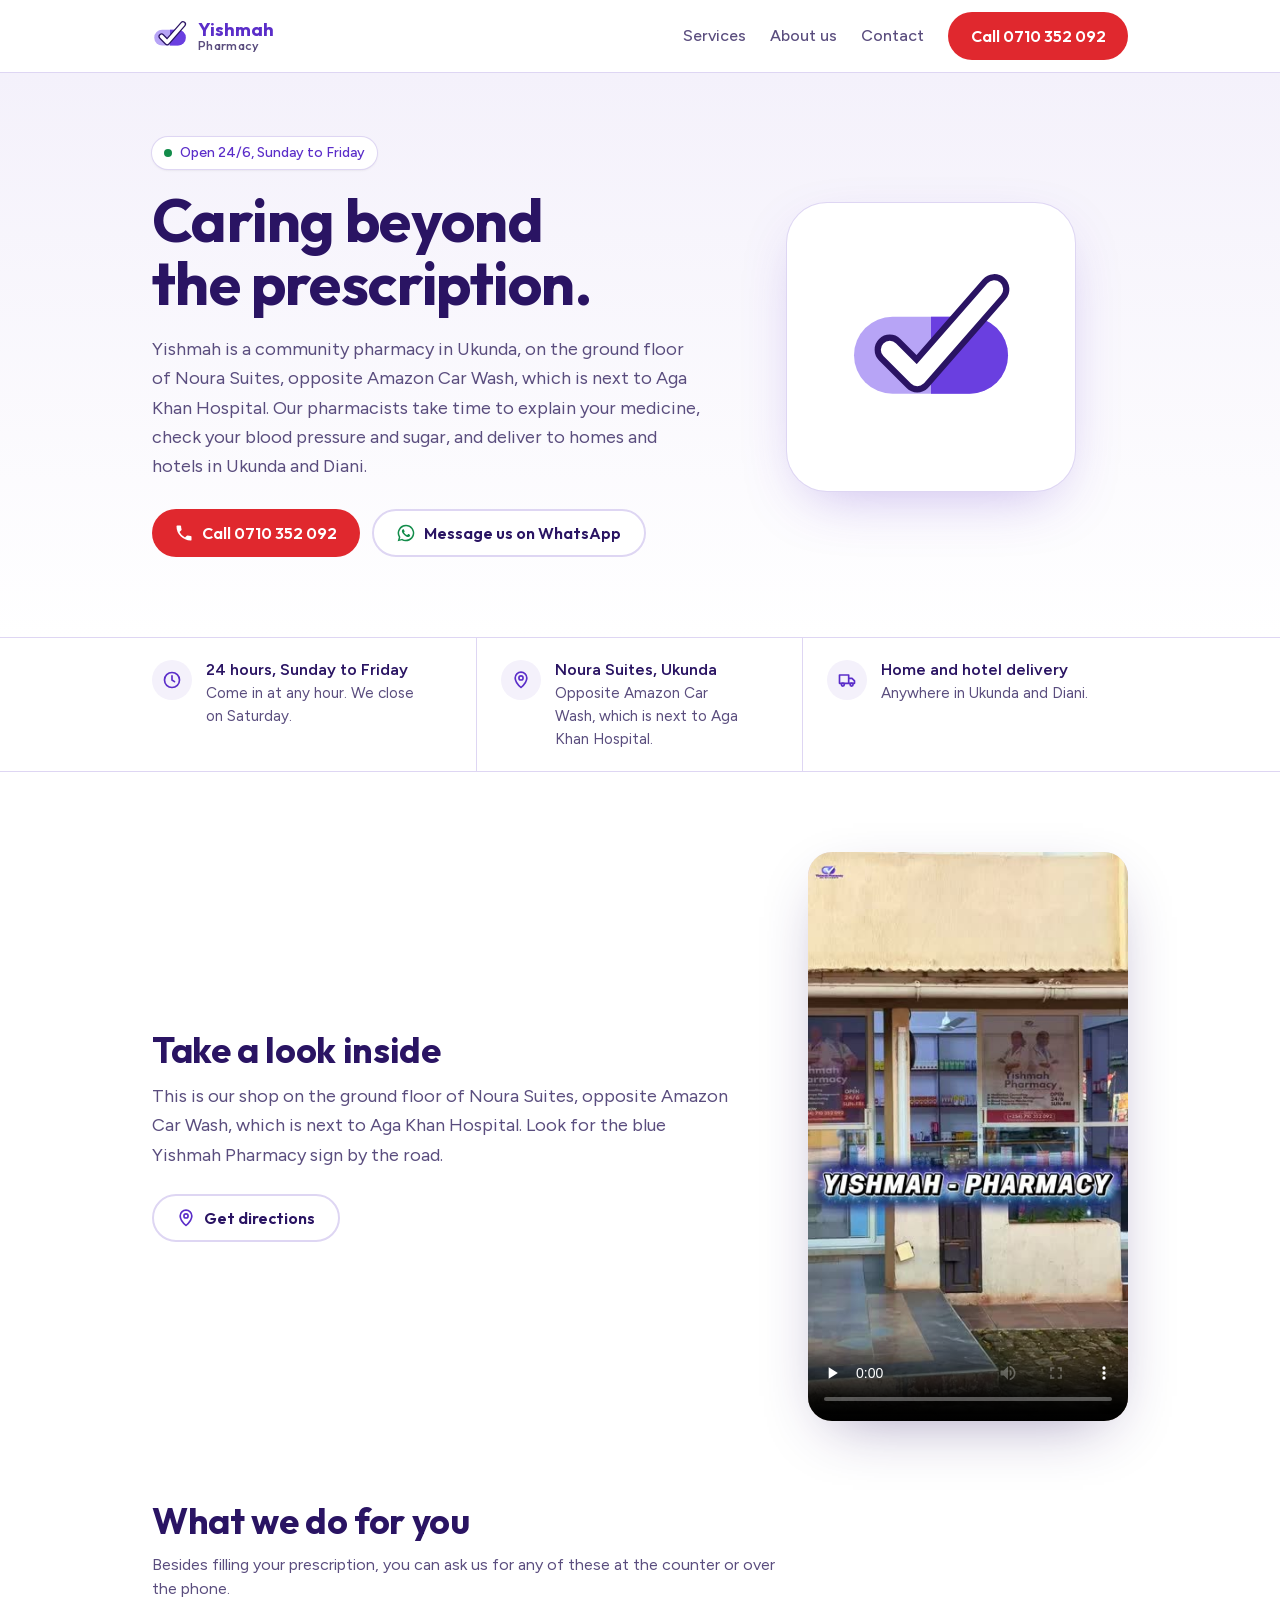
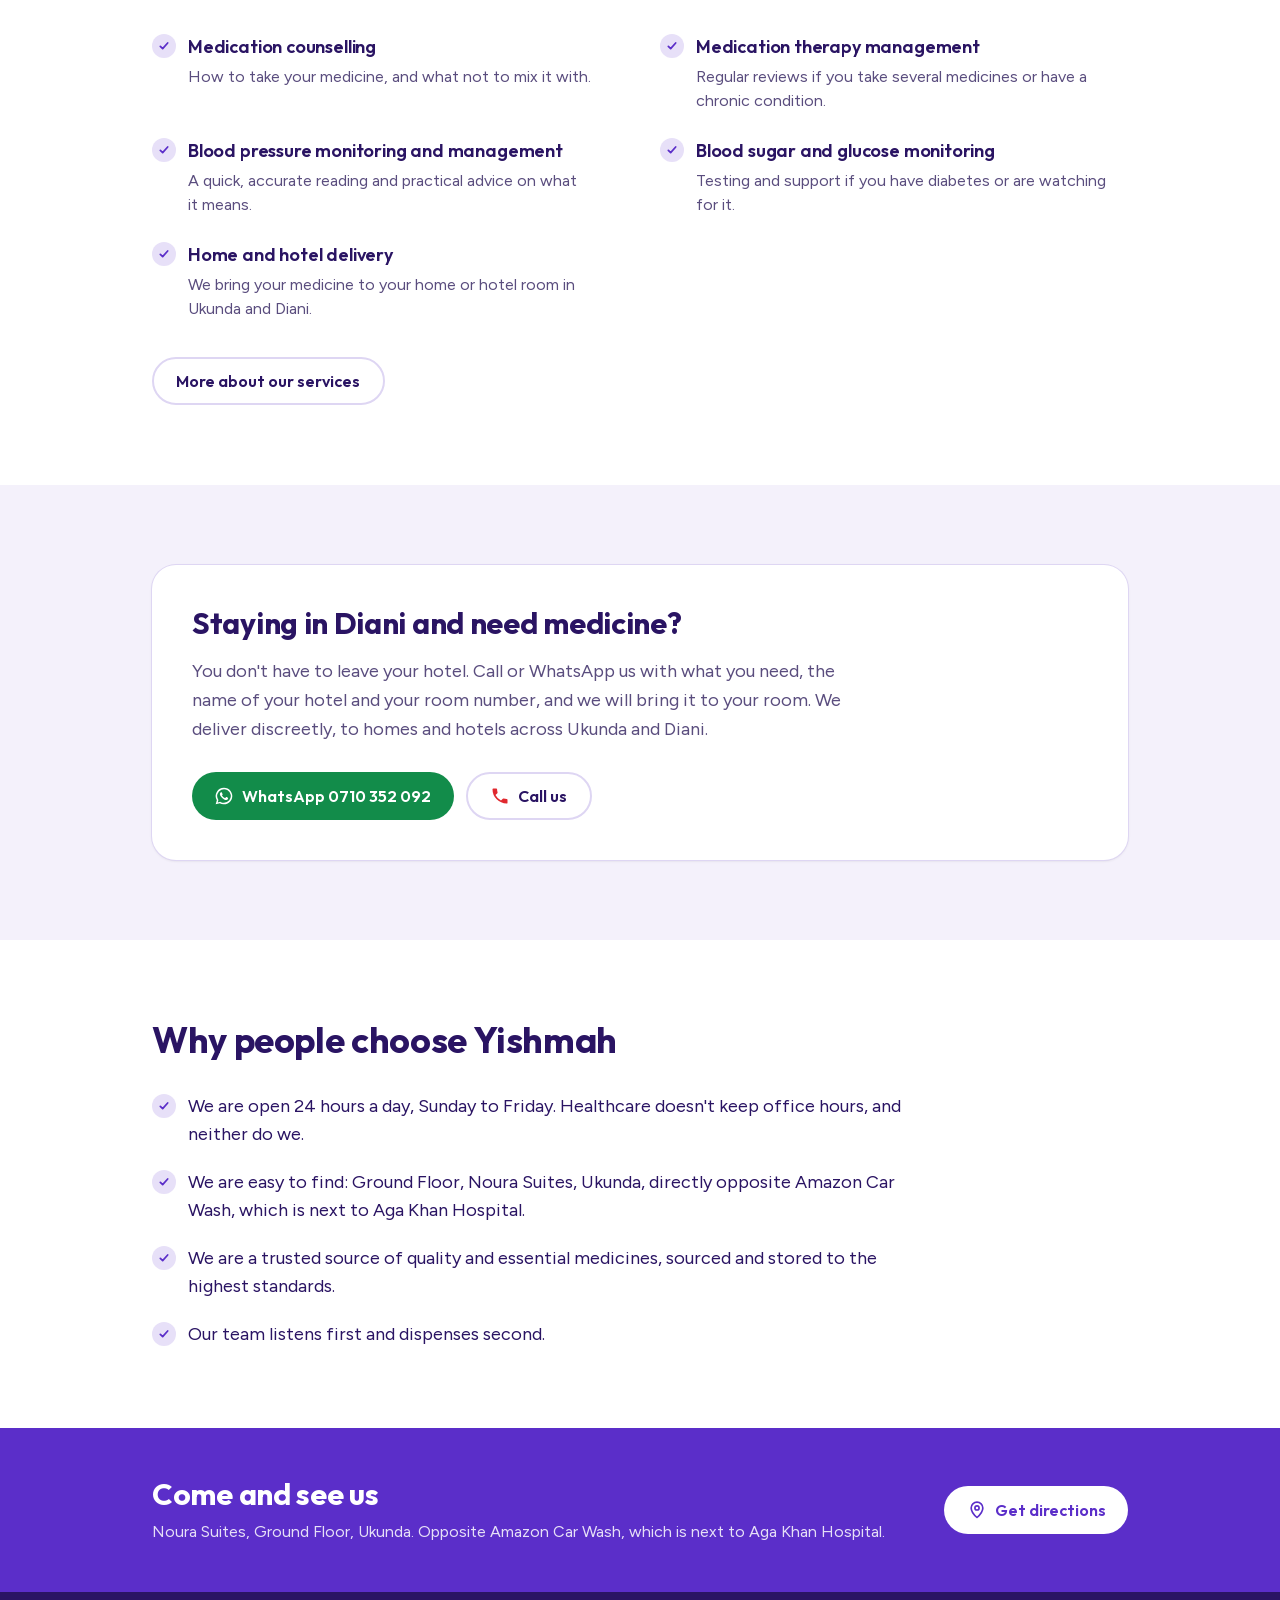
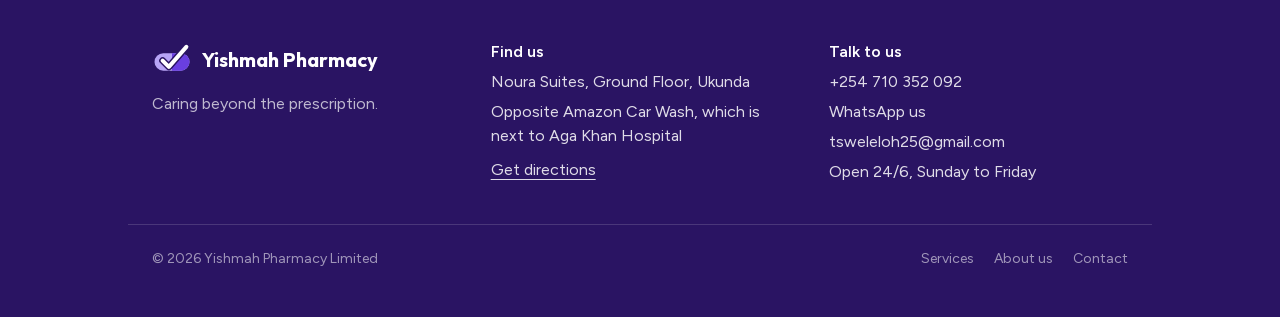
==== commit 9413aa50: "Deploy Yishmah Pharmacy website kilimo-tech/yishmah-pharmacy-website@eb5fe04a0f5c2a96e5dc76805458b28" ====
--- a/index.html
+++ b/index.html
@@ -1 +1 @@
-<!DOCTYPE html><!--_d_qUu6PnW8q1_LLlPCux--><html lang="en" class="outfit_9ab5612d-module__DFgRqa__variable figtree_aaa2bd5c-module__5DnV1W__variable"><head><meta charSet="utf-8"/><meta name="viewport" content="width=device-width, initial-scale=1"/><link rel="preload" href="/_next/static/media/1b99372b3eaef0c8-s.p.758e15a8.woff2" as="font" crossorigin="" type="font/woff2"/><link rel="preload" href="/_next/static/media/f7aa21714c1c53f8-s.p.e3544bb0.woff2" as="font" crossorigin="" type="font/woff2"/><link rel="stylesheet" href="/_next/static/chunks/93983f1632f1b4a1.css" data-precedence="next"/><link rel="preload" as="script" fetchPriority="low" href="/_next/static/chunks/e1d679caba8aaa66.js"/><script src="/_next/static/chunks/4c8a73fa9a568984.js" async=""></script><script src="/_next/static/chunks/1c64b19886203277.js" async=""></script><script src="/_next/static/chunks/c44ba29902c6819e.js" async=""></script><script src="/_next/static/chunks/turbopack-27e2cf467ea67dbc.js" async=""></script><script src="/_next/static/chunks/1964454f34f3a7ab.js" async=""></script><script src="/_next/static/chunks/6c33792a57a66467.js" async=""></script><script src="/_next/static/chunks/beefb697acdd731a.js" async=""></script><meta name="next-size-adjust" content=""/><meta name="theme-color" content="#5B2EC9"/><title>Yishmah Pharmacy | 24-hour pharmacy in Ukunda, Diani</title><meta name="description" content="Community pharmacy on the ground floor of Noura Suites, Ukunda, next to Aga Khan Hospital. Open 24 hours, Sunday to Friday, with home and hotel delivery across Ukunda and Diani."/><link rel="manifest" href="/manifest.json"/><link rel="canonical" href="https://yishmapharmacy.co.ke"/><meta property="og:title" content="Yishmah Pharmacy | 24-hour pharmacy in Ukunda, Diani"/><meta property="og:description" content="Community pharmacy on the ground floor of Noura Suites, Ukunda, next to Aga Khan Hospital. Open 24 hours, Sunday to Friday, with home and hotel delivery across Ukunda and Diani."/><meta property="og:url" content="https://yishmapharmacy.co.ke"/><meta property="og:site_name" content="Yishmah Pharmacy"/><meta property="og:locale" content="en_KE"/><meta property="og:image" content="https://yishmapharmacy.co.ke/og-image.png"/><meta property="og:image:secure_url" content="https://yishmapharmacy.co.ke/og-image.png"/><meta property="og:image:type" content="image/png"/><meta property="og:image:width" content="1200"/><meta property="og:image:height" content="630"/><meta property="og:image:alt" content="Yishmah Pharmacy"/><meta property="og:type" content="website"/><meta name="twitter:card" content="summary_large_image"/><meta name="twitter:title" content="Yishmah Pharmacy | 24-hour pharmacy in Ukunda, Diani"/><meta name="twitter:description" content="Community pharmacy on the ground floor of Noura Suites, Ukunda, next to Aga Khan Hospital. Open 24 hours, Sunday to Friday, with home and hotel delivery across Ukunda and Diani."/><meta name="twitter:image" content="https://yishmapharmacy.co.ke/og-image.png"/><meta name="twitter:image:secure_url" content="https://yishmapharmacy.co.ke/og-image.png"/><meta name="twitter:image:type" content="image/png"/><meta name="twitter:image:width" content="1200"/><meta name="twitter:image:height" content="630"/><meta name="twitter:image:alt" content="Yishmah Pharmacy"/><link rel="icon" href="/favicon.svg" type="image/svg+xml"/><link rel="icon" href="/favicon.png" type="image/png" sizes="32x32"/><link rel="apple-touch-icon" href="/apple-touch-icon.png"/><script src="/_next/static/chunks/a6dad97d9634a72d.js" noModule=""></script></head><body class="min-h-screen"><div hidden=""><!--$--><!--/$--></div><script type="application/ld+json">{"@context":"https://schema.org","@type":"Pharmacy","@id":"https://yishmapharmacy.co.ke/#pharmacy","name":"Yishmah Pharmacy Limited","alternateName":"Yishmah Pharmacy","slogan":"Caring beyond the prescription","description":"Community pharmacy on the ground floor of Noura Suites, Ukunda, next to Aga Khan Hospital. Open 24 hours, Sunday to Friday, with home and hotel delivery across Ukunda and Diani.","url":"https://yishmapharmacy.co.ke","logo":"https://yishmapharmacy.co.ke/icon-512.png","image":"https://yishmapharmacy.co.ke/og-image.png","telephone":"+254710352092","email":"tsweleloh25@gmail.com","hasMap":"https://www.google.com/maps/dir/?api=1&destination=-4.2852462,39.5747758","geo":{"@type":"GeoCoordinates","latitude":-4.2852462,"longitude":39.5747758},"address":{"@type":"PostalAddress","streetAddress":"Noura Suites, Ground Floor, Opposite Amazon Car Wash, next to Aga Khan Hospital","addressLocality":"Ukunda","addressRegion":"Kwale County","addressCountry":"KE"},"areaServed":[{"@type":"Place","name":"Ukunda"},{"@type":"Place","name":"Diani"}],"openingHoursSpecification":[{"@type":"OpeningHoursSpecification","dayOfWeek":["Sunday","Monday","Tuesday","Wednesday","Thursday","Friday"],"opens":"00:00","closes":"23:59"}],"hasOfferCatalog":{"@type":"OfferCatalog","name":"Pharmacy services","itemListElement":[{"@type":"Offer","itemOffered":{"@type":"Service","name":"Medication counselling","url":"https://yishmapharmacy.co.ke/services/counselling"}},{"@type":"Offer","itemOffered":{"@type":"Service","name":"Medication therapy management","url":"https://yishmapharmacy.co.ke/services/therapy-management"}},{"@type":"Offer","itemOffered":{"@type":"Service","name":"Blood pressure monitoring and management","url":"https://yishmapharmacy.co.ke/services/blood-pressure"}},{"@type":"Offer","itemOffered":{"@type":"Service","name":"Blood sugar and glucose monitoring","url":"https://yishmapharmacy.co.ke/services/blood-sugar"}},{"@type":"Offer","itemOffered":{"@type":"Service","name":"Home and hotel delivery","url":"https://yishmapharmacy.co.ke/services/delivery"}}]}}</script><script type="application/ld+json">{"@context":"https://schema.org","@type":"WebSite","@id":"https://yishmapharmacy.co.ke/#website","url":"https://yishmapharmacy.co.ke","name":"Yishmah Pharmacy","inLanguage":"en-KE","publisher":{"@id":"https://yishmapharmacy.co.ke/#pharmacy"}}</script><header class="sticky top-0 z-30 border-b border-[var(--color-line)] bg-white/95 backdrop-blur"><div class="mx-auto flex max-w-5xl items-center justify-between gap-4 px-4 py-3 sm:px-6"><a class="flex items-center gap-2.5" aria-label="Yishmah Pharmacy home" href="/"><svg viewBox="0 0 64 64" class="h-9 w-9 shrink-0" aria-hidden="true"><rect x="4" y="21" width="56" height="28" rx="14" fill="#B7A4F6"></rect><path d="M32 21h14a14 14 0 0 1 0 28H32z" fill="#6A3FE0"></path><path d="M17 33l10 10L55 11" fill="none" stroke="#2A1463" stroke-width="11" stroke-linecap="round" stroke-linejoin="round"></path><path d="M17 33l10 10L55 11" fill="none" stroke="#FFFFFF" stroke-width="6.5" stroke-linecap="round" stroke-linejoin="round"></path></svg><span class="font-[family-name:var(--font-display)] text-lg font-bold leading-none text-[var(--color-violet)]">Yishmah<span class="block text-[0.8rem] font-medium tracking-wide text-[var(--color-ink-soft)]">Pharmacy</span></span></a><nav class="hidden items-center gap-6 md:flex" aria-label="Main"><a class="font-medium text-[var(--color-ink-soft)] hover:text-[var(--color-violet)]" href="/services">Services</a><a class="font-medium text-[var(--color-ink-soft)] hover:text-[var(--color-violet)]" href="/about">About us</a><a class="font-medium text-[var(--color-ink-soft)] hover:text-[var(--color-violet)]" href="/contact">Contact</a><a href="tel:+254710352092" class="btn btn-call">Call <!-- -->0710 352 092</a></nav><nav class="flex items-center gap-4 text-[0.95rem] md:hidden" aria-label="Main"><a class="font-medium text-[var(--color-ink-soft)]" href="/services">Services</a><a class="font-medium text-[var(--color-ink-soft)]" href="/about">About</a><a class="font-medium text-[var(--color-ink-soft)]" href="/contact">Contact</a></nav></div></header><main><section class="bg-gradient-to-b from-[var(--color-lavender)] to-white"><div class="mx-auto grid max-w-5xl items-center gap-8 px-4 pb-12 pt-10 sm:px-6 md:grid-cols-[1.4fr_1fr] md:pb-20 md:pt-16"><div><p class="inline-flex items-center gap-2 rounded-full bg-white px-3 py-1.5 text-sm font-medium text-[var(--color-violet)] shadow-sm ring-1 ring-[var(--color-line)]"><span class="h-2 w-2 rounded-full bg-[var(--color-whatsapp)]"></span>Open 24/6, Sunday to Friday</p><h1 class="mt-5 text-[2.6rem] font-bold leading-[1.05] text-[var(--color-ink)] sm:text-6xl">Caring beyond the prescription<!-- -->.</h1><p class="mt-5 max-w-xl text-lg leading-relaxed text-[var(--color-ink-soft)]">Yishmah is a community pharmacy in Ukunda, on the ground floor of Noura Suites next to Aga Khan Hospital. Our pharmacists take time to explain your medicine, check your blood pressure and sugar, and deliver to homes and hotels in Ukunda and Diani.</p><div class="mt-7 flex flex-col gap-3 sm:flex-row"><a href="tel:+254710352092" class="btn btn-call"><svg viewBox="0 0 24 24" class="h-5 w-5 shrink-0" fill="currentColor" aria-hidden="true"><path d="M6.6 10.8a15.2 15.2 0 0 0 6.6 6.6l2.2-2.2a1 1 0 0 1 1-.25 11.4 11.4 0 0 0 3.6.57 1 1 0 0 1 1 1V20a1 1 0 0 1-1 1A17 17 0 0 1 3 4a1 1 0 0 1 1-1h3.5a1 1 0 0 1 1 1c0 1.25.2 2.45.57 3.57a1 1 0 0 1-.25 1z"></path></svg> Call <!-- -->0710 352 092</a><a href="https://wa.me/254710352092?text=Hello%20Yishmah%20Pharmacy%2C%20" class="btn btn-outline" target="_blank" rel="noopener"><svg viewBox="0 0 24 24" class="h-5 w-5 text-[var(--color-whatsapp)]" fill="currentColor" aria-hidden="true"><path d="M12 2a10 10 0 0 0-8.6 15.1L2 22l5-1.3A10 10 0 1 0 12 2zm0 18.2a8.2 8.2 0 0 1-4.2-1.15l-.3-.18-3 .78.8-2.9-.2-.3A8.2 8.2 0 1 1 12 20.2zm4.5-6.1c-.25-.12-1.46-.72-1.69-.8-.23-.08-.39-.12-.55.12-.17.25-.64.8-.78.97-.14.16-.29.18-.54.06a6.7 6.7 0 0 1-3.34-2.92c-.25-.43.25-.4.72-1.34.08-.16.04-.3-.02-.42l-.75-1.8c-.2-.48-.4-.41-.55-.42h-.47a.9.9 0 0 0-.65.3 2.73 2.73 0 0 0-.85 2.03 4.74 4.74 0 0 0 1 2.52 10.8 10.8 0 0 0 4.14 3.66c1.54.66 2.14.72 2.91.6.47-.07 1.46-.6 1.66-1.17.2-.58.2-1.07.14-1.17-.06-.1-.22-.16-.47-.28z"></path></svg> Message us on WhatsApp</a></div></div><div class="hidden justify-center md:flex"><div class="grid aspect-square w-72 place-items-center rounded-[2.5rem] bg-white shadow-[0_20px_60px_-20px_rgba(91,46,201,0.35)] ring-1 ring-[var(--color-line)]"><svg viewBox="0 0 64 64" class="h-44 w-44" aria-hidden="true"><rect x="4" y="21" width="56" height="28" rx="14" fill="#B7A4F6"></rect><path d="M32 21h14a14 14 0 0 1 0 28H32z" fill="#6A3FE0"></path><path d="M17 33l10 10L55 11" fill="none" stroke="#2A1463" stroke-width="11" stroke-linecap="round" stroke-linejoin="round"></path><path d="M17 33l10 10L55 11" fill="none" stroke="#FFFFFF" stroke-width="6.5" stroke-linecap="round" stroke-linejoin="round"></path></svg></div></div></div></section><section class="border-y border-[var(--color-line)] bg-white"><div class="mx-auto grid max-w-5xl divide-y divide-[var(--color-line)] px-4 sm:px-6 md:grid-cols-3 md:divide-x md:divide-y-0"><div class="flex gap-3.5 py-5 md:px-6 md:first:pl-0 md:last:pr-0"><span class="mt-0.5 grid h-10 w-10 shrink-0 place-items-center rounded-full bg-[var(--color-lavender)] text-[var(--color-violet)]"><svg viewBox="0 0 24 24" class="h-5 w-5 shrink-0" fill="none" stroke="currentColor" stroke-width="2" stroke-linecap="round" aria-hidden="true"><circle cx="12" cy="12" r="9"></circle><path d="M12 7v5l3 2"></path></svg></span><div><p class="font-semibold">24 hours, Sunday to Friday</p><p class="text-[0.95rem] text-[var(--color-ink-soft)]">Come in at any hour. We close on Saturday.</p></div></div><div class="flex gap-3.5 py-5 md:px-6 md:first:pl-0 md:last:pr-0"><span class="mt-0.5 grid h-10 w-10 shrink-0 place-items-center rounded-full bg-[var(--color-lavender)] text-[var(--color-violet)]"><svg viewBox="0 0 24 24" class="h-5 w-5 shrink-0" fill="none" stroke="currentColor" stroke-width="2" stroke-linecap="round" stroke-linejoin="round" aria-hidden="true"><path d="M12 21s-7-6.2-7-11.5a7 7 0 0 1 14 0C19 14.8 12 21 12 21z"></path><circle cx="12" cy="9.5" r="2.5"></circle></svg></span><div><p class="font-semibold">Noura Suites, Ukunda</p><p class="text-[0.95rem] text-[var(--color-ink-soft)]">Opposite Amazon Car Wash, next to Aga Khan Hospital<!-- -->.</p></div></div><div class="flex gap-3.5 py-5 md:px-6 md:first:pl-0 md:last:pr-0"><span class="mt-0.5 grid h-10 w-10 shrink-0 place-items-center rounded-full bg-[var(--color-lavender)] text-[var(--color-violet)]"><svg viewBox="0 0 24 24" class="h-5 w-5 shrink-0" fill="none" stroke="currentColor" stroke-width="2" stroke-linecap="round" stroke-linejoin="round" aria-hidden="true"><path d="M3 6h11v10H3zM14 10h4l3 3v3h-7"></path><circle cx="7" cy="17.5" r="1.8"></circle><circle cx="17.5" cy="17.5" r="1.8"></circle></svg></span><div><p class="font-semibold">Home and hotel delivery</p><p class="text-[0.95rem] text-[var(--color-ink-soft)]">Anywhere in Ukunda and Diani.</p></div></div></div></section><section class="mx-auto grid max-w-5xl items-center gap-8 px-4 pt-14 sm:px-6 md:grid-cols-[1fr_20rem] md:gap-14 md:pt-20"><div><h2 class="text-3xl font-bold sm:text-4xl">Take a look inside</h2><p class="mt-3 max-w-xl text-lg leading-relaxed text-[var(--color-ink-soft)]">This is our shop on the ground floor of Noura Suites, opposite Amazon Car Wash and next to Aga Khan Hospital. Look for the blue Yishmah Pharmacy sign by the road.</p><a href="https://www.google.com/maps/dir/?api=1&amp;destination=-4.2852462,39.5747758" class="btn btn-outline mt-6" target="_blank" rel="noopener"><svg viewBox="0 0 24 24" class="h-5 w-5 text-[var(--color-violet)]" fill="none" stroke="currentColor" stroke-width="2" stroke-linecap="round" stroke-linejoin="round" aria-hidden="true"><path d="M12 21s-7-6.2-7-11.5a7 7 0 0 1 14 0C19 14.8 12 21 12 21z"></path><circle cx="12" cy="9.5" r="2.5"></circle></svg> Get directions</a></div><video class="block w-full rounded-3xl bg-[var(--color-lavender-deep)] shadow-[0_20px_60px_-24px_rgba(42,20,99,0.45)] mx-auto max-w-[20rem]" controls="" playsInline="" preload="none" width="360" height="640" poster="/video/yishmah-pharmacy-360-poster.jpg"><source src="/video/yishmah-pharmacy-360.mp4" type="video/mp4"/><a href="/video/yishmah-pharmacy-360.mp4">Watch the video of our shop</a></video></section><section class="mx-auto max-w-5xl px-4 py-14 sm:px-6 md:py-20"><h2 class="text-3xl font-bold sm:text-4xl">What we do for you</h2><p class="mt-3 max-w-2xl text-[var(--color-ink-soft)]">Besides filling your prescription, you can ask us for any of these at the counter or over the phone.</p><ul class="check-list mt-8 grid gap-x-10 gap-y-6 md:grid-cols-2"><li><h3 class="text-lg font-semibold"><a class="hover:text-[var(--color-violet)] hover:underline" href="/services/counselling">Medication counselling</a></h3><p class="mt-1 text-[var(--color-ink-soft)]">How to take your medicine, and what not to mix it with.</p></li><li><h3 class="text-lg font-semibold"><a class="hover:text-[var(--color-violet)] hover:underline" href="/services/therapy-management">Medication therapy management</a></h3><p class="mt-1 text-[var(--color-ink-soft)]">Regular reviews if you take several medicines or have a chronic condition.</p></li><li><h3 class="text-lg font-semibold"><a class="hover:text-[var(--color-violet)] hover:underline" href="/services/blood-pressure">Blood pressure monitoring and management</a></h3><p class="mt-1 text-[var(--color-ink-soft)]">A quick, accurate reading and practical advice on what it means.</p></li><li><h3 class="text-lg font-semibold"><a class="hover:text-[var(--color-violet)] hover:underline" href="/services/blood-sugar">Blood sugar and glucose monitoring</a></h3><p class="mt-1 text-[var(--color-ink-soft)]">Testing and support if you have diabetes or are watching for it.</p></li><li><h3 class="text-lg font-semibold"><a class="hover:text-[var(--color-violet)] hover:underline" href="/services/delivery">Home and hotel delivery</a></h3><p class="mt-1 text-[var(--color-ink-soft)]">We bring your medicine to your home or hotel room in Ukunda and Diani.</p></li></ul><a class="btn btn-outline mt-9" href="/services">More about our services</a></section><section class="bg-[var(--color-lavender)]"><div class="mx-auto max-w-5xl px-4 py-14 sm:px-6 md:py-20"><div class="rounded-3xl bg-white p-6 shadow-sm ring-1 ring-[var(--color-line)] sm:p-10"><h2 class="text-2xl font-bold sm:text-3xl">Staying in Diani and need medicine?</h2><p class="mt-4 max-w-2xl text-lg leading-relaxed text-[var(--color-ink-soft)]">You don&#x27;t have to leave your hotel. Call or WhatsApp us with what you need, the name of your hotel and your room number, and we will bring it to your room. We deliver discreetly, to homes and hotels across Ukunda and Diani.</p><div class="mt-7 flex flex-col gap-3 sm:flex-row"><a href="https://wa.me/254710352092?text=Hello%20Yishmah%20Pharmacy%2C%20" class="btn bg-[var(--color-whatsapp)] text-white" target="_blank" rel="noopener"><svg viewBox="0 0 24 24" class="h-5 w-5 shrink-0" fill="currentColor" aria-hidden="true"><path d="M12 2a10 10 0 0 0-8.6 15.1L2 22l5-1.3A10 10 0 1 0 12 2zm0 18.2a8.2 8.2 0 0 1-4.2-1.15l-.3-.18-3 .78.8-2.9-.2-.3A8.2 8.2 0 1 1 12 20.2zm4.5-6.1c-.25-.12-1.46-.72-1.69-.8-.23-.08-.39-.12-.55.12-.17.25-.64.8-.78.97-.14.16-.29.18-.54.06a6.7 6.7 0 0 1-3.34-2.92c-.25-.43.25-.4.72-1.34.08-.16.04-.3-.02-.42l-.75-1.8c-.2-.48-.4-.41-.55-.42h-.47a.9.9 0 0 0-.65.3 2.73 2.73 0 0 0-.85 2.03 4.74 4.74 0 0 0 1 2.52 10.8 10.8 0 0 0 4.14 3.66c1.54.66 2.14.72 2.91.6.47-.07 1.46-.6 1.66-1.17.2-.58.2-1.07.14-1.17-.06-.1-.22-.16-.47-.28z"></path></svg> WhatsApp <!-- -->0710 352 092</a><a href="tel:+254710352092" class="btn btn-outline"><svg viewBox="0 0 24 24" class="h-5 w-5 text-[var(--color-call)]" fill="currentColor" aria-hidden="true"><path d="M6.6 10.8a15.2 15.2 0 0 0 6.6 6.6l2.2-2.2a1 1 0 0 1 1-.25 11.4 11.4 0 0 0 3.6.57 1 1 0 0 1 1 1V20a1 1 0 0 1-1 1A17 17 0 0 1 3 4a1 1 0 0 1 1-1h3.5a1 1 0 0 1 1 1c0 1.25.2 2.45.57 3.57a1 1 0 0 1-.25 1z"></path></svg> Call us</a></div></div></div></section><section class="mx-auto max-w-5xl px-4 py-14 sm:px-6 md:py-20"><h2 class="text-3xl font-bold sm:text-4xl">Why people choose Yishmah</h2><ul class="check-list mt-8 grid max-w-3xl gap-5 text-lg"><li>We are open 24 hours a day, Sunday to Friday. Healthcare doesn&#x27;t keep office hours, and neither do we.</li><li>We are easy to find: Ground Floor, Noura Suites, Ukunda, directly opposite Amazon Car Wash and next to Aga Khan Hospital.</li><li>We are a trusted source of quality and essential medicines, sourced and stored to the highest standards.</li><li>Our team listens first and dispenses second.</li></ul></section><section class="bg-[var(--color-violet)] text-white"><div class="mx-auto flex max-w-5xl flex-col gap-6 px-4 py-12 sm:px-6 md:flex-row md:items-center md:justify-between"><div><h2 class="text-2xl font-bold sm:text-3xl">Come and see us</h2><p class="mt-2 text-white/85">Noura Suites, Ground Floor<!-- -->, Ukunda. <!-- -->Opposite Amazon Car Wash, next to Aga Khan Hospital<!-- -->.</p></div><a href="https://www.google.com/maps/dir/?api=1&amp;destination=-4.2852462,39.5747758" class="btn bg-white text-[var(--color-violet)]" target="_blank" rel="noopener"><svg viewBox="0 0 24 24" class="h-5 w-5 shrink-0" fill="none" stroke="currentColor" stroke-width="2" stroke-linecap="round" stroke-linejoin="round" aria-hidden="true"><path d="M12 21s-7-6.2-7-11.5a7 7 0 0 1 14 0C19 14.8 12 21 12 21z"></path><circle cx="12" cy="9.5" r="2.5"></circle></svg> Get directions</a></div></section><!--$--><!--/$--></main><footer class="bg-[var(--color-ink)] pb-28 pt-12 text-white/85 md:pb-12"><div class="mx-auto grid max-w-5xl gap-10 px-4 sm:px-6 md:grid-cols-3"><div><div class="flex items-center gap-2.5"><svg viewBox="0 0 64 64" class="h-10 w-10" aria-hidden="true"><rect x="4" y="21" width="56" height="28" rx="14" fill="#B7A4F6"></rect><path d="M32 21h14a14 14 0 0 1 0 28H32z" fill="#6A3FE0"></path><path d="M17 33l10 10L55 11" fill="none" stroke="#2A1463" stroke-width="11" stroke-linecap="round" stroke-linejoin="round"></path><path d="M17 33l10 10L55 11" fill="none" stroke="#FFFFFF" stroke-width="6.5" stroke-linecap="round" stroke-linejoin="round"></path></svg><span class="font-[family-name:var(--font-display)] text-xl font-bold text-white">Yishmah Pharmacy</span></div><p class="mt-3 text-white/70">Caring beyond the prescription<!-- -->.</p></div><div class="space-y-1.5"><p class="font-semibold text-white">Find us</p><p>Noura Suites, Ground Floor<!-- -->, Ukunda</p><p>Opposite Amazon Car Wash, next to Aga Khan Hospital</p><a href="https://www.google.com/maps/dir/?api=1&amp;destination=-4.2852462,39.5747758" class="inline-block pt-1 underline underline-offset-4" target="_blank" rel="noopener">Get directions</a></div><div class="space-y-1.5"><p class="font-semibold text-white">Talk to us</p><p><a href="tel:+254710352092" class="underline-offset-4 hover:underline">+254 710 352 092</a></p><p><a href="https://wa.me/254710352092?text=Hello%20Yishmah%20Pharmacy%2C%20" class="underline-offset-4 hover:underline" target="_blank" rel="noopener">WhatsApp us</a></p><p><a href="mailto:tsweleloh25@gmail.com" class="break-all underline-offset-4 hover:underline">tsweleloh25@gmail.com</a></p><p>Open 24/6, Sunday to Friday</p></div></div><div class="mx-auto mt-10 flex max-w-5xl flex-wrap items-center justify-between gap-4 border-t border-white/15 px-4 pt-6 text-sm text-white/55 sm:px-6"><p>© <!-- -->2026<!-- --> <!-- -->Yishmah Pharmacy Limited</p><nav class="flex gap-5" aria-label="Footer"><a class="hover:text-white" href="/services">Services</a><a class="hover:text-white" href="/about">About us</a><a class="hover:text-white" href="/contact">Contact</a></nav></div></footer><div class="fixed inset-x-0 bottom-0 z-40 border-t border-[var(--color-line)] bg-white/95 px-3 pb-[max(0.6rem,env(safe-area-inset-bottom))] pt-2.5 backdrop-blur md:hidden"><div class="grid grid-cols-2 gap-2.5"><a href="tel:+254710352092" class="btn btn-call w-full"><svg viewBox="0 0 24 24" class="h-5 w-5 shrink-0" fill="currentColor" aria-hidden="true"><path d="M6.6 10.8a15.2 15.2 0 0 0 6.6 6.6l2.2-2.2a1 1 0 0 1 1-.25 11.4 11.4 0 0 0 3.6.57 1 1 0 0 1 1 1V20a1 1 0 0 1-1 1A17 17 0 0 1 3 4a1 1 0 0 1 1-1h3.5a1 1 0 0 1 1 1c0 1.25.2 2.45.57 3.57a1 1 0 0 1-.25 1z"></path></svg> Call</a><a href="https://wa.me/254710352092?text=Hello%20Yishmah%20Pharmacy%2C%20" class="btn w-full bg-[var(--color-whatsapp)] text-white" target="_blank" rel="noopener"><svg viewBox="0 0 24 24" class="h-5 w-5 shrink-0" fill="currentColor" aria-hidden="true"><path d="M12 2a10 10 0 0 0-8.6 15.1L2 22l5-1.3A10 10 0 1 0 12 2zm0 18.2a8.2 8.2 0 0 1-4.2-1.15l-.3-.18-3 .78.8-2.9-.2-.3A8.2 8.2 0 1 1 12 20.2zm4.5-6.1c-.25-.12-1.46-.72-1.69-.8-.23-.08-.39-.12-.55.12-.17.25-.64.8-.78.97-.14.16-.29.18-.54.06a6.7 6.7 0 0 1-3.34-2.92c-.25-.43.25-.4.72-1.34.08-.16.04-.3-.02-.42l-.75-1.8c-.2-.48-.4-.41-.55-.42h-.47a.9.9 0 0 0-.65.3 2.73 2.73 0 0 0-.85 2.03 4.74 4.74 0 0 0 1 2.52 10.8 10.8 0 0 0 4.14 3.66c1.54.66 2.14.72 2.91.6.47-.07 1.46-.6 1.66-1.17.2-.58.2-1.07.14-1.17-.06-.1-.22-.16-.47-.28z"></path></svg> WhatsApp</a></div></div><script src="/_next/static/chunks/e1d679caba8aaa66.js" id="_R_" async=""></script><script>(self.__next_f=self.__next_f||[]).push([0])</script><script>self.__next_f.push([1,"1:\"$Sreact.fragment\"\n3:I[74426,[\"/_next/static/chunks/1964454f34f3a7ab.js\"],\"\"]\n10:I[60374,[\"/_next/static/chunks/6c33792a57a66467.js\",\"/_next/static/chunks/beefb697acdd731a.js\"],\"default\"]\n:HL[\"/_next/static/chunks/93983f1632f1b4a1.css\",\"style\"]\n:HL[\"/_next/static/media/1b99372b3eaef0c8-s.p.758e15a8.woff2\",\"font\",{\"crossOrigin\":\"\",\"type\":\"font/woff2\"}]\n:HL[\"/_next/static/media/f7aa21714c1c53f8-s.p.e3544bb0.woff2\",\"font\",{\"crossOrigin\":\"\",\"type\":\"font/woff2\"}]\n2:T822,"])</script><script>self.__next_f.push([1,"{\"@context\":\"https://schema.org\",\"@type\":\"Pharmacy\",\"@id\":\"https://yishmapharmacy.co.ke/#pharmacy\",\"name\":\"Yishmah Pharmacy Limited\",\"alternateName\":\"Yishmah Pharmacy\",\"slogan\":\"Caring beyond the prescription\",\"description\":\"Community pharmacy on the ground floor of Noura Suites, Ukunda, next to Aga Khan Hospital. Open 24 hours, Sunday to Friday, with home and hotel delivery across Ukunda and Diani.\",\"url\":\"https://yishmapharmacy.co.ke\",\"logo\":\"https://yishmapharmacy.co.ke/icon-512.png\",\"image\":\"https://yishmapharmacy.co.ke/og-image.png\",\"telephone\":\"+254710352092\",\"email\":\"tsweleloh25@gmail.com\",\"hasMap\":\"https://www.google.com/maps/dir/?api=1\u0026destination=-4.2852462,39.5747758\",\"geo\":{\"@type\":\"GeoCoordinates\",\"latitude\":-4.2852462,\"longitude\":39.5747758},\"address\":{\"@type\":\"PostalAddress\",\"streetAddress\":\"Noura Suites, Ground Floor, Opposite Amazon Car Wash, next to Aga Khan Hospital\",\"addressLocality\":\"Ukunda\",\"addressRegion\":\"Kwale County\",\"addressCountry\":\"KE\"},\"areaServed\":[{\"@type\":\"Place\",\"name\":\"Ukunda\"},{\"@type\":\"Place\",\"name\":\"Diani\"}],\"openingHoursSpecification\":[{\"@type\":\"OpeningHoursSpecification\",\"dayOfWeek\":[\"Sunday\",\"Monday\",\"Tuesday\",\"Wednesday\",\"Thursday\",\"Friday\"],\"opens\":\"00:00\",\"closes\":\"23:59\"}],\"hasOfferCatalog\":{\"@type\":\"OfferCatalog\",\"name\":\"Pharmacy services\",\"itemListElement\":[{\"@type\":\"Offer\",\"itemOffered\":{\"@type\":\"Service\",\"name\":\"Medication counselling\",\"url\":\"https://yishmapharmacy.co.ke/services/counselling\"}},{\"@type\":\"Offer\",\"itemOffered\":{\"@type\":\"Service\",\"name\":\"Medication therapy management\",\"url\":\"https://yishmapharmacy.co.ke/services/therapy-management\"}},{\"@type\":\"Offer\",\"itemOffered\":{\"@type\":\"Service\",\"name\":\"Blood pressure monitoring and management\",\"url\":\"https://yishmapharmacy.co.ke/services/blood-pressure\"}},{\"@type\":\"Offer\",\"itemOffered\":{\"@type\":\"Service\",\"name\":\"Blood sugar and glucose monitoring\",\"url\":\"https://yishmapharmacy.co.ke/services/blood-sugar\"}},{\"@type\":\"Offer\",\"itemOffered\":{\"@type\":\"Service\",\"name\":\"Home and hotel delivery\",\"url\":\"https://yishmapharmacy.co.ke/services/delivery\"}}]}}"])</script><script>self.__next_f.push([1,"0:{\"P\":null,\"b\":\"_d_qUu6PnW8q1-LLlPCux\",\"c\":[\"\",\"\"],\"q\":\"\",\"i\":false,\"f\":[[[\"\",{\"children\":[\"__PAGE__\",{}]},\"$undefined\",\"$undefined\",true],[[\"$\",\"$1\",\"c\",{\"children\":[[[\"$\",\"link\",\"0\",{\"rel\":\"stylesheet\",\"href\":\"/_next/static/chunks/93983f1632f1b4a1.css\",\"precedence\":\"next\",\"crossOrigin\":\"$undefined\",\"nonce\":\"$undefined\"}],[\"$\",\"script\",\"script-0\",{\"src\":\"/_next/static/chunks/1964454f34f3a7ab.js\",\"async\":true,\"nonce\":\"$undefined\"}]],[\"$\",\"html\",null,{\"lang\":\"en\",\"className\":\"outfit_9ab5612d-module__DFgRqa__variable figtree_aaa2bd5c-module__5DnV1W__variable\",\"children\":[\"$\",\"body\",null,{\"className\":\"min-h-screen\",\"children\":[[\"$\",\"script\",null,{\"type\":\"application/ld+json\",\"dangerouslySetInnerHTML\":{\"__html\":\"$2\"}}],[\"$\",\"script\",null,{\"type\":\"application/ld+json\",\"dangerouslySetInnerHTML\":{\"__html\":\"{\\\"@context\\\":\\\"https://schema.org\\\",\\\"@type\\\":\\\"WebSite\\\",\\\"@id\\\":\\\"https://yishmapharmacy.co.ke/#website\\\",\\\"url\\\":\\\"https://yishmapharmacy.co.ke\\\",\\\"name\\\":\\\"Yishmah Pharmacy\\\",\\\"inLanguage\\\":\\\"en-KE\\\",\\\"publisher\\\":{\\\"@id\\\":\\\"https://yishmapharmacy.co.ke/#pharmacy\\\"}}\"}}],[\"$\",\"header\",null,{\"className\":\"sticky top-0 z-30 border-b border-[var(--color-line)] bg-white/95 backdrop-blur\",\"children\":[\"$\",\"div\",null,{\"className\":\"mx-auto flex max-w-5xl items-center justify-between gap-4 px-4 py-3 sm:px-6\",\"children\":[[\"$\",\"$L3\",null,{\"href\":\"/\",\"className\":\"flex items-center gap-2.5\",\"aria-label\":\"Yishmah Pharmacy home\",\"children\":[[\"$\",\"svg\",null,{\"viewBox\":\"0 0 64 64\",\"className\":\"h-9 w-9 shrink-0\",\"aria-hidden\":\"true\",\"children\":[\"$L4\",\"$L5\",\"$L6\",\"$L7\"]}],\"$L8\"]}],\"$L9\",\"$La\"]}]}],\"$Lb\",\"$Lc\",\"$Ld\"]}]}]]}],{\"children\":[\"$Le\",{},null,false,false]},null,false,false],\"$Lf\",false]],\"m\":\"$undefined\",\"G\":[\"$10\",[]],\"S\":true}\n"])</script><script>self.__next_f.push([1,"11:I[92322,[\"/_next/static/chunks/6c33792a57a66467.js\",\"/_next/static/chunks/beefb697acdd731a.js\"],\"default\"]\n12:I[81409,[\"/_next/static/chunks/6c33792a57a66467.js\",\"/_next/static/chunks/beefb697acdd731a.js\"],\"default\"]\n1d:I[19091,[\"/_next/static/chunks/6c33792a57a66467.js\",\"/_next/static/chunks/beefb697acdd731a.js\"],\"ViewportBoundary\"]\n1f:I[19091,[\"/_next/static/chunks/6c33792a57a66467.js\",\"/_next/static/chunks/beefb697acdd731a.js\"],\"MetadataBoundary\"]\n20:\"$Sreact.suspense\"\n4:[\"$\",\"rect\",null,{\"x\":\"4\",\"y\":\"21\",\"width\":\"56\",\"height\":\"28\",\"rx\":\"14\",\"fill\":\"#B7A4F6\"}]\n5:[\"$\",\"path\",null,{\"d\":\"M32 21h14a14 14 0 0 1 0 28H32z\",\"fill\":\"#6A3FE0\"}]\n6:[\"$\",\"path\",null,{\"d\":\"M17 33l10 10L55 11\",\"fill\":\"none\",\"stroke\":\"#2A1463\",\"strokeWidth\":\"11\",\"strokeLinecap\":\"round\",\"strokeLinejoin\":\"round\"}]\n7:[\"$\",\"path\",null,{\"d\":\"M17 33l10 10L55 11\",\"fill\":\"none\",\"stroke\":\"#FFFFFF\",\"strokeWidth\":\"6.5\",\"strokeLinecap\":\"round\",\"strokeLinejoin\":\"round\"}]\n8:[\"$\",\"span\",null,{\"className\":\"font-[family-name:var(--font-display)] text-lg font-bold leading-none text-[var(--color-violet)]\",\"children\":[\"Yishmah\",[\"$\",\"span\",null,{\"className\":\"block text-[0.8rem] font-medium tracking-wide text-[var(--color-ink-soft)]\",\"children\":\"Pharmacy\"}]]}]\n9:[\"$\",\"nav\",null,{\"className\":\"hidden items-center gap-6 md:flex\",\"aria-label\":\"Main\",\"children\":[[[\"$\",\"$L3\",\"/services\",{\"href\":\"/services\",\"className\":\"font-medium text-[var(--color-ink-soft)] hover:text-[var(--color-violet)]\",\"children\":\"Services\"}],[\"$\",\"$L3\",\"/about\",{\"href\":\"/about\",\"className\":\"font-medium text-[var(--color-ink-soft)] hover:text-[var(--color-violet)]\",\"children\":\"About us\"}],[\"$\",\"$L3\",\"/contact\",{\"href\":\"/contact\",\"className\":\"font-medium text-[var(--color-ink-soft)] hover:text-[var(--color-violet)]\",\"children\":\"Contact\"}]],[\"$\",\"a\",null,{\"href\":\"tel:+254710352092\",\"className\":\"btn btn-call\",\"children\":[\"Call \",\"0710 352 092\"]}]]}]\na:[\"$\",\"nav\",null,{\"className\":\"flex items-center gap-4 text-[0.95rem] md:hidden\",\"aria-label\":\"Main\",\"children\":[[\"$\",\"$L3\",\"/services\",{\"href\":\"/services\",\"className\":\"font-medium text-[var(--color-ink-soft)]\",\"children\":\"Services\"}],[\"$\",\"$L3\",\"/about\",{\"href\":\"/about\",\"className\":\"font-medium text-[var(--color-ink-soft)]\",\"children\":\"About\"}],[\"$\",\"$L3\",\"/contact\",{\"href\":\"/contact\",\"className\":\"font-medium text-[var(--color-ink-soft)]\",\"children\":\"Contact\"}]]}]\nb:[\"$\",\"main\",null,{\"children\":[\"$\",\"$L11\",null,{\"parallelRouterKey\":\"children\",\"error\":\"$undefined\",\"errorStyles\":\"$undefined\",\"errorScripts\":\"$undefined\",\"template\":[\"$\",\"$L12\",null,{}],\"templateStyles\":\"$undefined\",\"templateScripts\":\"$undefined\",\"notFound\":[[\"$\",\"section\",null,{\"className\":\"mx-auto max-w-2xl px-4 py-24 text-center sm:px-6\",\"children\":[[\"$\",\"h1\",null,{\"className\":\"text-4xl font-bold\",\"children\":\"We couldn't find that page\"}],[\"$\",\"p\",null,{\"className\":\"mt-4 text-lg text-[var(--color-ink-soft)]\",\"children\":[\"Go back to the home page, or call us on \",\"0710 352 092\",\".\"]}],[\"$\",\"div\",null,{\"className\":\"mt-8 flex flex-col justify-center gap-3 sm:flex-row\",\"children\":[[\"$\",\"$L3\",null,{\"href\":\"/\",\"className\":\"btn btn-primary\",\"children\":\"Home page\"}],[\"$\",\"a\",null,{\"href\":\"tel:+254710352092\",\"className\":\"btn btn-call\",\"children\":[\"Call \",\"0710 352 092\"]}]]}]]}],[]],\"forbidden\":\"$undefined\",\"unauthorized\":\"$undefined\"}]}]\n"])</script><script>self.__next_f.push([1,"c:[\"$\",\"footer\",null,{\"className\":\"bg-[var(--color-ink)] pb-28 pt-12 text-white/85 md:pb-12\",\"children\":[[\"$\",\"div\",null,{\"className\":\"mx-auto grid max-w-5xl gap-10 px-4 sm:px-6 md:grid-cols-3\",\"children\":[[\"$\",\"div\",null,{\"children\":[[\"$\",\"div\",null,{\"className\":\"flex items-center gap-2.5\",\"children\":[[\"$\",\"svg\",null,{\"viewBox\":\"0 0 64 64\",\"className\":\"h-10 w-10\",\"aria-hidden\":\"true\",\"children\":[[\"$\",\"rect\",null,{\"x\":\"4\",\"y\":\"21\",\"width\":\"56\",\"height\":\"28\",\"rx\":\"14\",\"fill\":\"#B7A4F6\"}],[\"$\",\"path\",null,{\"d\":\"M32 21h14a14 14 0 0 1 0 28H32z\",\"fill\":\"#6A3FE0\"}],[\"$\",\"path\",null,{\"d\":\"M17 33l10 10L55 11\",\"fill\":\"none\",\"stroke\":\"#2A1463\",\"strokeWidth\":\"11\",\"strokeLinecap\":\"round\",\"strokeLinejoin\":\"round\"}],[\"$\",\"path\",null,{\"d\":\"M17 33l10 10L55 11\",\"fill\":\"none\",\"stroke\":\"#FFFFFF\",\"strokeWidth\":\"6.5\",\"strokeLinecap\":\"round\",\"strokeLinejoin\":\"round\"}]]}],[\"$\",\"span\",null,{\"className\":\"font-[family-name:var(--font-display)] text-xl font-bold text-white\",\"children\":\"Yishmah Pharmacy\"}]]}],[\"$\",\"p\",null,{\"className\":\"mt-3 text-white/70\",\"children\":[\"Caring beyond the prescription\",\".\"]}]]}],[\"$\",\"div\",null,{\"className\":\"space-y-1.5\",\"children\":[[\"$\",\"p\",null,{\"className\":\"font-semibold text-white\",\"children\":\"Find us\"}],[\"$\",\"p\",null,{\"children\":[\"Noura Suites, Ground Floor\",\", Ukunda\"]}],[\"$\",\"p\",null,{\"children\":\"Opposite Amazon Car Wash, next to Aga Khan Hospital\"}],[\"$\",\"a\",null,{\"href\":\"https://www.google.com/maps/dir/?api=1\u0026destination=-4.2852462,39.5747758\",\"className\":\"inline-block pt-1 underline underline-offset-4\",\"target\":\"_blank\",\"rel\":\"noopener\",\"children\":\"Get directions\"}]]}],[\"$\",\"div\",null,{\"className\":\"space-y-1.5\",\"children\":[[\"$\",\"p\",null,{\"className\":\"font-semibold text-white\",\"children\":\"Talk to us\"}],[\"$\",\"p\",null,{\"children\":[\"$\",\"a\",null,{\"href\":\"tel:+254710352092\",\"className\":\"underline-offset-4 hover:underline\",\"children\":\"+254 710 352 092\"}]}],[\"$\",\"p\",null,{\"children\":[\"$\",\"a\",null,{\"href\":\"https://wa.me/254710352092?text=Hello%20Yishmah%20Pharmacy%2C%20\",\"className\":\"underline-offset-4 hover:underline\",\"target\":\"_blank\",\"rel\":\"noopener\",\"children\":\"WhatsApp us\"}]}],[\"$\",\"p\",null,{\"children\":[\"$\",\"a\",null,{\"href\":\"mailto:tsweleloh25@gmail.com\",\"className\":\"break-all underline-offset-4 hover:underline\",\"children\":\"tsweleloh25@gmail.com\"}]}],[\"$\",\"p\",null,{\"children\":\"Open 24/6, Sunday to Friday\"}]]}]]}],[\"$\",\"div\",null,{\"className\":\"mx-auto mt-10 flex max-w-5xl flex-wrap items-center justify-between gap-4 border-t border-white/15 px-4 pt-6 text-sm text-white/55 sm:px-6\",\"children\":[[\"$\",\"p\",null,{\"children\":[\"© \",2026,\" \",\"Yishmah Pharmacy Limited\"]}],[\"$\",\"nav\",null,{\"className\":\"flex gap-5\",\"aria-label\":\"Footer\",\"children\":[[\"$\",\"$L3\",\"/services\",{\"href\":\"/services\",\"className\":\"hover:text-white\",\"children\":\"Services\"}],[\"$\",\"$L3\",\"/about\",{\"href\":\"/about\",\"className\":\"hover:text-white\",\"children\":\"About us\"}],[\"$\",\"$L3\",\"/contact\",{\"href\":\"/contact\",\"className\":\"hover:text-white\",\"children\":\"Contact\"}]]}]]}]]}]\n"])</script><script>self.__next_f.push([1,"d:[\"$\",\"div\",null,{\"className\":\"fixed inset-x-0 bottom-0 z-40 border-t border-[var(--color-line)] bg-white/95 px-3 pb-[max(0.6rem,env(safe-area-inset-bottom))] pt-2.5 backdrop-blur md:hidden\",\"children\":[\"$\",\"div\",null,{\"className\":\"grid grid-cols-2 gap-2.5\",\"children\":[[\"$\",\"a\",null,{\"href\":\"tel:+254710352092\",\"className\":\"btn btn-call w-full\",\"children\":[[\"$\",\"svg\",null,{\"viewBox\":\"0 0 24 24\",\"className\":\"h-5 w-5 shrink-0\",\"fill\":\"currentColor\",\"aria-hidden\":\"true\",\"children\":[\"$\",\"path\",null,{\"d\":\"M6.6 10.8a15.2 15.2 0 0 0 6.6 6.6l2.2-2.2a1 1 0 0 1 1-.25 11.4 11.4 0 0 0 3.6.57 1 1 0 0 1 1 1V20a1 1 0 0 1-1 1A17 17 0 0 1 3 4a1 1 0 0 1 1-1h3.5a1 1 0 0 1 1 1c0 1.25.2 2.45.57 3.57a1 1 0 0 1-.25 1z\"}]}],\" Call\"]}],[\"$\",\"a\",null,{\"href\":\"https://wa.me/254710352092?text=Hello%20Yishmah%20Pharmacy%2C%20\",\"className\":\"btn w-full bg-[var(--color-whatsapp)] text-white\",\"target\":\"_blank\",\"rel\":\"noopener\",\"children\":[[\"$\",\"svg\",null,{\"viewBox\":\"0 0 24 24\",\"className\":\"h-5 w-5 shrink-0\",\"fill\":\"currentColor\",\"aria-hidden\":\"true\",\"children\":[\"$\",\"path\",null,{\"d\":\"M12 2a10 10 0 0 0-8.6 15.1L2 22l5-1.3A10 10 0 1 0 12 2zm0 18.2a8.2 8.2 0 0 1-4.2-1.15l-.3-.18-3 .78.8-2.9-.2-.3A8.2 8.2 0 1 1 12 20.2zm4.5-6.1c-.25-.12-1.46-.72-1.69-.8-.23-.08-.39-.12-.55.12-.17.25-.64.8-.78.97-.14.16-.29.18-.54.06a6.7 6.7 0 0 1-3.34-2.92c-.25-.43.25-.4.72-1.34.08-.16.04-.3-.02-.42l-.75-1.8c-.2-.48-.4-.41-.55-.42h-.47a.9.9 0 0 0-.65.3 2.73 2.73 0 0 0-.85 2.03 4.74 4.74 0 0 0 1 2.52 10.8 10.8 0 0 0 4.14 3.66c1.54.66 2.14.72 2.91.6.47-.07 1.46-.6 1.66-1.17.2-.58.2-1.07.14-1.17-.06-.1-.22-.16-.47-.28z\"}]}],\" WhatsApp\"]}]]}]}]\n"])</script><script>self.__next_f.push([1,"e:[\"$\",\"$1\",\"c\",{\"children\":[[[\"$\",\"section\",null,{\"className\":\"bg-gradient-to-b from-[var(--color-lavender)] to-white\",\"children\":[\"$\",\"div\",null,{\"className\":\"mx-auto grid max-w-5xl items-center gap-8 px-4 pb-12 pt-10 sm:px-6 md:grid-cols-[1.4fr_1fr] md:pb-20 md:pt-16\",\"children\":[[\"$\",\"div\",null,{\"children\":[[\"$\",\"p\",null,{\"className\":\"inline-flex items-center gap-2 rounded-full bg-white px-3 py-1.5 text-sm font-medium text-[var(--color-violet)] shadow-sm ring-1 ring-[var(--color-line)]\",\"children\":[[\"$\",\"span\",null,{\"className\":\"h-2 w-2 rounded-full bg-[var(--color-whatsapp)]\"}],\"Open 24/6, Sunday to Friday\"]}],[\"$\",\"h1\",null,{\"className\":\"mt-5 text-[2.6rem] font-bold leading-[1.05] text-[var(--color-ink)] sm:text-6xl\",\"children\":[\"Caring beyond the prescription\",\".\"]}],[\"$\",\"p\",null,{\"className\":\"mt-5 max-w-xl text-lg leading-relaxed text-[var(--color-ink-soft)]\",\"children\":\"Yishmah is a community pharmacy in Ukunda, on the ground floor of Noura Suites next to Aga Khan Hospital. Our pharmacists take time to explain your medicine, check your blood pressure and sugar, and deliver to homes and hotels in Ukunda and Diani.\"}],[\"$\",\"div\",null,{\"className\":\"mt-7 flex flex-col gap-3 sm:flex-row\",\"children\":[[\"$\",\"a\",null,{\"href\":\"tel:+254710352092\",\"className\":\"btn btn-call\",\"children\":[[\"$\",\"svg\",null,{\"viewBox\":\"0 0 24 24\",\"className\":\"h-5 w-5 shrink-0\",\"fill\":\"currentColor\",\"aria-hidden\":\"true\",\"children\":[\"$\",\"path\",null,{\"d\":\"M6.6 10.8a15.2 15.2 0 0 0 6.6 6.6l2.2-2.2a1 1 0 0 1 1-.25 11.4 11.4 0 0 0 3.6.57 1 1 0 0 1 1 1V20a1 1 0 0 1-1 1A17 17 0 0 1 3 4a1 1 0 0 1 1-1h3.5a1 1 0 0 1 1 1c0 1.25.2 2.45.57 3.57a1 1 0 0 1-.25 1z\"}]}],\" Call \",\"0710 352 092\"]}],[\"$\",\"a\",null,{\"href\":\"https://wa.me/254710352092?text=Hello%20Yishmah%20Pharmacy%2C%20\",\"className\":\"btn btn-outline\",\"target\":\"_blank\",\"rel\":\"noopener\",\"children\":[[\"$\",\"svg\",null,{\"viewBox\":\"0 0 24 24\",\"className\":\"h-5 w-5 text-[var(--color-whatsapp)]\",\"fill\":\"currentColor\",\"aria-hidden\":\"true\",\"children\":[\"$\",\"path\",null,{\"d\":\"M12 2a10 10 0 0 0-8.6 15.1L2 22l5-1.3A10 10 0 1 0 12 2zm0 18.2a8.2 8.2 0 0 1-4.2-1.15l-.3-.18-3 .78.8-2.9-.2-.3A8.2 8.2 0 1 1 12 20.2zm4.5-6.1c-.25-.12-1.46-.72-1.69-.8-.23-.08-.39-.12-.55.12-.17.25-.64.8-.78.97-.14.16-.29.18-.54.06a6.7 6.7 0 0 1-3.34-2.92c-.25-.43.25-.4.72-1.34.08-.16.04-.3-.02-.42l-.75-1.8c-.2-.48-.4-.41-.55-.42h-.47a.9.9 0 0 0-.65.3 2.73 2.73 0 0 0-.85 2.03 4.74 4.74 0 0 0 1 2.52 10.8 10.8 0 0 0 4.14 3.66c1.54.66 2.14.72 2.91.6.47-.07 1.46-.6 1.66-1.17.2-.58.2-1.07.14-1.17-.06-.1-.22-.16-.47-.28z\"}]}],\" Message us on WhatsApp\"]}]]}]]}],[\"$\",\"div\",null,{\"className\":\"hidden justify-center md:flex\",\"children\":[\"$\",\"div\",null,{\"className\":\"grid aspect-square w-72 place-items-center rounded-[2.5rem] bg-white shadow-[0_20px_60px_-20px_rgba(91,46,201,0.35)] ring-1 ring-[var(--color-line)]\",\"children\":[\"$\",\"svg\",null,{\"viewBox\":\"0 0 64 64\",\"className\":\"h-44 w-44\",\"aria-hidden\":\"true\",\"children\":[[\"$\",\"rect\",null,{\"x\":\"4\",\"y\":\"21\",\"width\":\"56\",\"height\":\"28\",\"rx\":\"14\",\"fill\":\"#B7A4F6\"}],[\"$\",\"path\",null,{\"d\":\"M32 21h14a14 14 0 0 1 0 28H32z\",\"fill\":\"#6A3FE0\"}],[\"$\",\"path\",null,{\"d\":\"M17 33l10 10L55 11\",\"fill\":\"none\",\"stroke\":\"#2A1463\",\"strokeWidth\":\"11\",\"strokeLinecap\":\"round\",\"strokeLinejoin\":\"round\"}],[\"$\",\"path\",null,{\"d\":\"M17 33l10 10L55 11\",\"fill\":\"none\",\"stroke\":\"#FFFFFF\",\"strokeWidth\":\"6.5\",\"strokeLinecap\":\"round\",\"strokeLinejoin\":\"round\"}]]}]}]}]]}]}],[\"$\",\"section\",null,{\"className\":\"border-y border-[var(--color-line)] bg-white\",\"children\":[\"$\",\"div\",null,{\"className\":\"mx-auto grid max-w-5xl divide-y divide-[var(--color-line)] px-4 sm:px-6 md:grid-cols-3 md:divide-x md:divide-y-0\",\"children\":[[\"$\",\"div\",null,{\"className\":\"flex gap-3.5 py-5 md:px-6 md:first:pl-0 md:last:pr-0\",\"children\":[[\"$\",\"span\",null,{\"className\":\"mt-0.5 grid h-10 w-10 shrink-0 place-items-center rounded-full bg-[var(--color-lavender)] text-[var(--color-violet)]\",\"children\":\"$L13\"}],\"$L14\"]}],\"$L15\",\"$L16\"]}]}],\"$L17\",\"$L18\",\"$L19\",\"$L1a\",\"$L1b\"],null,\"$L1c\"]}]\n"])</script><script>self.__next_f.push([1,"f:[\"$\",\"$1\",\"h\",{\"children\":[null,[\"$\",\"$L1d\",null,{\"children\":\"$@1e\"}],[\"$\",\"div\",null,{\"hidden\":true,\"children\":[\"$\",\"$L1f\",null,{\"children\":[\"$\",\"$20\",null,{\"name\":\"Next.Metadata\",\"children\":\"$@21\"}]}]}],[\"$\",\"meta\",null,{\"name\":\"next-size-adjust\",\"content\":\"\"}]]}]\n"])</script><script>self.__next_f.push([1,"22:I[19091,[\"/_next/static/chunks/6c33792a57a66467.js\",\"/_next/static/chunks/beefb697acdd731a.js\"],\"OutletBoundary\"]\n13:[\"$\",\"svg\",null,{\"viewBox\":\"0 0 24 24\",\"className\":\"h-5 w-5 shrink-0\",\"fill\":\"none\",\"stroke\":\"currentColor\",\"strokeWidth\":\"2\",\"strokeLinecap\":\"round\",\"aria-hidden\":\"true\",\"children\":[[\"$\",\"circle\",null,{\"cx\":\"12\",\"cy\":\"12\",\"r\":\"9\"}],[\"$\",\"path\",null,{\"d\":\"M12 7v5l3 2\"}]]}]\n14:[\"$\",\"div\",null,{\"children\":[[\"$\",\"p\",null,{\"className\":\"font-semibold\",\"children\":\"24 hours, Sunday to Friday\"}],[\"$\",\"p\",null,{\"className\":\"text-[0.95rem] text-[var(--color-ink-soft)]\",\"children\":\"Come in at any hour. We close on Saturday.\"}]]}]\n15:[\"$\",\"div\",null,{\"className\":\"flex gap-3.5 py-5 md:px-6 md:first:pl-0 md:last:pr-0\",\"children\":[[\"$\",\"span\",null,{\"className\":\"mt-0.5 grid h-10 w-10 shrink-0 place-items-center rounded-full bg-[var(--color-lavender)] text-[var(--color-violet)]\",\"children\":[\"$\",\"svg\",null,{\"viewBox\":\"0 0 24 24\",\"className\":\"h-5 w-5 shrink-0\",\"fill\":\"none\",\"stroke\":\"currentColor\",\"strokeWidth\":\"2\",\"strokeLinecap\":\"round\",\"strokeLinejoin\":\"round\",\"aria-hidden\":\"true\",\"children\":[[\"$\",\"path\",null,{\"d\":\"M12 21s-7-6.2-7-11.5a7 7 0 0 1 14 0C19 14.8 12 21 12 21z\"}],[\"$\",\"circle\",null,{\"cx\":\"12\",\"cy\":\"9.5\",\"r\":\"2.5\"}]]}]}],[\"$\",\"div\",null,{\"children\":[[\"$\",\"p\",null,{\"className\":\"font-semibold\",\"children\":\"Noura Suites, Ukunda\"}],[\"$\",\"p\",null,{\"className\":\"text-[0.95rem] text-[var(--color-ink-soft)]\",\"children\":[\"Opposite Amazon Car Wash, next to Aga Khan Hospital\",\".\"]}]]}]]}]\n16:[\"$\",\"div\",null,{\"className\":\"flex gap-3.5 py-5 md:px-6 md:first:pl-0 md:last:pr-0\",\"children\":[[\"$\",\"span\",null,{\"className\":\"mt-0.5 grid h-10 w-10 shrink-0 place-items-center rounded-full bg-[var(--color-lavender)] text-[var(--color-violet)]\",\"children\":[\"$\",\"svg\",null,{\"viewBox\":\"0 0 24 24\",\"className\":\"h-5 w-5 shrink-0\",\"fill\":\"none\",\"stroke\":\"currentColor\",\"strokeWidth\":\"2\",\"strokeLinecap\":\"round\",\"strokeLinejoin\":\"round\",\"aria-hidden\":\"true\",\"children\":[[\"$\",\"path\",null,{\"d\":\"M3 6h11v10H3zM14 10h4l3 3v3h-7\"}],[\"$\",\"circle\",null,{\"cx\":\"7\",\"cy\":\"17.5\",\"r\":\"1.8\"}],[\"$\",\"circle\",null,{\"cx\":\"17.5\",\"cy\":\"17.5\",\"r\":\"1.8\"}]]}]}],[\"$\",\"div\",null,{\"children\":[[\"$\",\"p\",null,{\"className\":\"font-semibold\",\"children\":\"Home and hotel delivery\"}],[\"$\",\"p\",null,{\"className\":\"text-[0.95rem] text-[var(--color-ink-soft)]\",\"children\":\"Anywhere in Ukunda and Diani.\"}]]}]]}]\n"])</script><script>self.__next_f.push([1,"17:[\"$\",\"section\",null,{\"className\":\"mx-auto grid max-w-5xl items-center gap-8 px-4 pt-14 sm:px-6 md:grid-cols-[1fr_20rem] md:gap-14 md:pt-20\",\"children\":[[\"$\",\"div\",null,{\"children\":[[\"$\",\"h2\",null,{\"className\":\"text-3xl font-bold sm:text-4xl\",\"children\":\"Take a look inside\"}],[\"$\",\"p\",null,{\"className\":\"mt-3 max-w-xl text-lg leading-relaxed text-[var(--color-ink-soft)]\",\"children\":\"This is our shop on the ground floor of Noura Suites, opposite Amazon Car Wash and next to Aga Khan Hospital. Look for the blue Yishmah Pharmacy sign by the road.\"}],[\"$\",\"a\",null,{\"href\":\"https://www.google.com/maps/dir/?api=1\u0026destination=-4.2852462,39.5747758\",\"className\":\"btn btn-outline mt-6\",\"target\":\"_blank\",\"rel\":\"noopener\",\"children\":[[\"$\",\"svg\",null,{\"viewBox\":\"0 0 24 24\",\"className\":\"h-5 w-5 text-[var(--color-violet)]\",\"fill\":\"none\",\"stroke\":\"currentColor\",\"strokeWidth\":\"2\",\"strokeLinecap\":\"round\",\"strokeLinejoin\":\"round\",\"aria-hidden\":\"true\",\"children\":[[\"$\",\"path\",null,{\"d\":\"M12 21s-7-6.2-7-11.5a7 7 0 0 1 14 0C19 14.8 12 21 12 21z\"}],[\"$\",\"circle\",null,{\"cx\":\"12\",\"cy\":\"9.5\",\"r\":\"2.5\"}]]}],\" Get directions\"]}]]}],[\"$\",\"video\",null,{\"className\":\"block w-full rounded-3xl bg-[var(--color-lavender-deep)] shadow-[0_20px_60px_-24px_rgba(42,20,99,0.45)] mx-auto max-w-[20rem]\",\"controls\":true,\"playsInline\":true,\"preload\":\"none\",\"width\":360,\"height\":640,\"poster\":\"/video/yishmah-pharmacy-360-poster.jpg\",\"children\":[[\"$\",\"source\",null,{\"src\":\"/video/yishmah-pharmacy-360.mp4\",\"type\":\"video/mp4\"}],[\"$\",\"a\",null,{\"href\":\"/video/yishmah-pharmacy-360.mp4\",\"children\":\"Watch the video of our shop\"}]]}]]}]\n"])</script><script>self.__next_f.push([1,"18:[\"$\",\"section\",null,{\"className\":\"mx-auto max-w-5xl px-4 py-14 sm:px-6 md:py-20\",\"children\":[[\"$\",\"h2\",null,{\"className\":\"text-3xl font-bold sm:text-4xl\",\"children\":\"What we do for you\"}],[\"$\",\"p\",null,{\"className\":\"mt-3 max-w-2xl text-[var(--color-ink-soft)]\",\"children\":\"Besides filling your prescription, you can ask us for any of these at the counter or over the phone.\"}],[\"$\",\"ul\",null,{\"className\":\"check-list mt-8 grid gap-x-10 gap-y-6 md:grid-cols-2\",\"children\":[[\"$\",\"li\",\"counselling\",{\"children\":[[\"$\",\"h3\",null,{\"className\":\"text-lg font-semibold\",\"children\":[\"$\",\"$L3\",null,{\"href\":\"/services/counselling\",\"className\":\"hover:text-[var(--color-violet)] hover:underline\",\"children\":\"Medication counselling\"}]}],[\"$\",\"p\",null,{\"className\":\"mt-1 text-[var(--color-ink-soft)]\",\"children\":\"How to take your medicine, and what not to mix it with.\"}]]}],[\"$\",\"li\",\"therapy-management\",{\"children\":[[\"$\",\"h3\",null,{\"className\":\"text-lg font-semibold\",\"children\":[\"$\",\"$L3\",null,{\"href\":\"/services/therapy-management\",\"className\":\"hover:text-[var(--color-violet)] hover:underline\",\"children\":\"Medication therapy management\"}]}],[\"$\",\"p\",null,{\"className\":\"mt-1 text-[var(--color-ink-soft)]\",\"children\":\"Regular reviews if you take several medicines or have a chronic condition.\"}]]}],[\"$\",\"li\",\"blood-pressure\",{\"children\":[[\"$\",\"h3\",null,{\"className\":\"text-lg font-semibold\",\"children\":[\"$\",\"$L3\",null,{\"href\":\"/services/blood-pressure\",\"className\":\"hover:text-[var(--color-violet)] hover:underline\",\"children\":\"Blood pressure monitoring and management\"}]}],[\"$\",\"p\",null,{\"className\":\"mt-1 text-[var(--color-ink-soft)]\",\"children\":\"A quick, accurate reading and practical advice on what it means.\"}]]}],[\"$\",\"li\",\"blood-sugar\",{\"children\":[[\"$\",\"h3\",null,{\"className\":\"text-lg font-semibold\",\"children\":[\"$\",\"$L3\",null,{\"href\":\"/services/blood-sugar\",\"className\":\"hover:text-[var(--color-violet)] hover:underline\",\"children\":\"Blood sugar and glucose monitoring\"}]}],[\"$\",\"p\",null,{\"className\":\"mt-1 text-[var(--color-ink-soft)]\",\"children\":\"Testing and support if you have diabetes or are watching for it.\"}]]}],[\"$\",\"li\",\"delivery\",{\"children\":[[\"$\",\"h3\",null,{\"className\":\"text-lg font-semibold\",\"children\":[\"$\",\"$L3\",null,{\"href\":\"/services/delivery\",\"className\":\"hover:text-[var(--color-violet)] hover:underline\",\"children\":\"Home and hotel delivery\"}]}],[\"$\",\"p\",null,{\"className\":\"mt-1 text-[var(--color-ink-soft)]\",\"children\":\"We bring your medicine to your home or hotel room in Ukunda and Diani.\"}]]}]]}],[\"$\",\"$L3\",null,{\"href\":\"/services\",\"className\":\"btn btn-outline mt-9\",\"children\":\"More about our services\"}]]}]\n"])</script><script>self.__next_f.push([1,"19:[\"$\",\"section\",null,{\"className\":\"bg-[var(--color-lavender)]\",\"children\":[\"$\",\"div\",null,{\"className\":\"mx-auto max-w-5xl px-4 py-14 sm:px-6 md:py-20\",\"children\":[\"$\",\"div\",null,{\"className\":\"rounded-3xl bg-white p-6 shadow-sm ring-1 ring-[var(--color-line)] sm:p-10\",\"children\":[[\"$\",\"h2\",null,{\"className\":\"text-2xl font-bold sm:text-3xl\",\"children\":\"Staying in Diani and need medicine?\"}],[\"$\",\"p\",null,{\"className\":\"mt-4 max-w-2xl text-lg leading-relaxed text-[var(--color-ink-soft)]\",\"children\":\"You don't have to leave your hotel. Call or WhatsApp us with what you need, the name of your hotel and your room number, and we will bring it to your room. We deliver discreetly, to homes and hotels across Ukunda and Diani.\"}],[\"$\",\"div\",null,{\"className\":\"mt-7 flex flex-col gap-3 sm:flex-row\",\"children\":[[\"$\",\"a\",null,{\"href\":\"https://wa.me/254710352092?text=Hello%20Yishmah%20Pharmacy%2C%20\",\"className\":\"btn bg-[var(--color-whatsapp)] text-white\",\"target\":\"_blank\",\"rel\":\"noopener\",\"children\":[[\"$\",\"svg\",null,{\"viewBox\":\"0 0 24 24\",\"className\":\"h-5 w-5 shrink-0\",\"fill\":\"currentColor\",\"aria-hidden\":\"true\",\"children\":[\"$\",\"path\",null,{\"d\":\"M12 2a10 10 0 0 0-8.6 15.1L2 22l5-1.3A10 10 0 1 0 12 2zm0 18.2a8.2 8.2 0 0 1-4.2-1.15l-.3-.18-3 .78.8-2.9-.2-.3A8.2 8.2 0 1 1 12 20.2zm4.5-6.1c-.25-.12-1.46-.72-1.69-.8-.23-.08-.39-.12-.55.12-.17.25-.64.8-.78.97-.14.16-.29.18-.54.06a6.7 6.7 0 0 1-3.34-2.92c-.25-.43.25-.4.72-1.34.08-.16.04-.3-.02-.42l-.75-1.8c-.2-.48-.4-.41-.55-.42h-.47a.9.9 0 0 0-.65.3 2.73 2.73 0 0 0-.85 2.03 4.74 4.74 0 0 0 1 2.52 10.8 10.8 0 0 0 4.14 3.66c1.54.66 2.14.72 2.91.6.47-.07 1.46-.6 1.66-1.17.2-.58.2-1.07.14-1.17-.06-.1-.22-.16-.47-.28z\"}]}],\" WhatsApp \",\"0710 352 092\"]}],[\"$\",\"a\",null,{\"href\":\"tel:+254710352092\",\"className\":\"btn btn-outline\",\"children\":[[\"$\",\"svg\",null,{\"viewBox\":\"0 0 24 24\",\"className\":\"h-5 w-5 text-[var(--color-call)]\",\"fill\":\"currentColor\",\"aria-hidden\":\"true\",\"children\":[\"$\",\"path\",null,{\"d\":\"M6.6 10.8a15.2 15.2 0 0 0 6.6 6.6l2.2-2.2a1 1 0 0 1 1-.25 11.4 11.4 0 0 0 3.6.57 1 1 0 0 1 1 1V20a1 1 0 0 1-1 1A17 17 0 0 1 3 4a1 1 0 0 1 1-1h3.5a1 1 0 0 1 1 1c0 1.25.2 2.45.57 3.57a1 1 0 0 1-.25 1z\"}]}],\" Call us\"]}]]}]]}]}]}]\n"])</script><script>self.__next_f.push([1,"1a:[\"$\",\"section\",null,{\"className\":\"mx-auto max-w-5xl px-4 py-14 sm:px-6 md:py-20\",\"children\":[[\"$\",\"h2\",null,{\"className\":\"text-3xl font-bold sm:text-4xl\",\"children\":\"Why people choose Yishmah\"}],[\"$\",\"ul\",null,{\"className\":\"check-list mt-8 grid max-w-3xl gap-5 text-lg\",\"children\":[[\"$\",\"li\",\"We are open 24 hours a day, Sunday to Friday. Healthcare doesn't keep office hours, and neither do we.\",{\"children\":\"We are open 24 hours a day, Sunday to Friday. Healthcare doesn't keep office hours, and neither do we.\"}],[\"$\",\"li\",\"We are easy to find: Ground Floor, Noura Suites, Ukunda, directly opposite Amazon Car Wash and next to Aga Khan Hospital.\",{\"children\":\"We are easy to find: Ground Floor, Noura Suites, Ukunda, directly opposite Amazon Car Wash and next to Aga Khan Hospital.\"}],[\"$\",\"li\",\"We are a trusted source of quality and essential medicines, sourced and stored to the highest standards.\",{\"children\":\"We are a trusted source of quality and essential medicines, sourced and stored to the highest standards.\"}],[\"$\",\"li\",\"Our team listens first and dispenses second.\",{\"children\":\"Our team listens first and dispenses second.\"}]]}]]}]\n1b:[\"$\",\"section\",null,{\"className\":\"bg-[var(--color-violet)] text-white\",\"children\":[\"$\",\"div\",null,{\"className\":\"mx-auto flex max-w-5xl flex-col gap-6 px-4 py-12 sm:px-6 md:flex-row md:items-center md:justify-between\",\"children\":[[\"$\",\"div\",null,{\"children\":[[\"$\",\"h2\",null,{\"className\":\"text-2xl font-bold sm:text-3xl\",\"children\":\"Come and see us\"}],[\"$\",\"p\",null,{\"className\":\"mt-2 text-white/85\",\"children\":[\"Noura Suites, Ground Floor\",\", Ukunda. \",\"Opposite Amazon Car Wash, next to Aga Khan Hospital\",\".\"]}]]}],[\"$\",\"a\",null,{\"href\":\"https://www.google.com/maps/dir/?api=1\u0026destination=-4.2852462,39.5747758\",\"className\":\"btn bg-white text-[var(--color-violet)]\",\"target\":\"_blank\",\"rel\":\"noopener\",\"children\":[[\"$\",\"svg\",null,{\"viewBox\":\"0 0 24 24\",\"className\":\"h-5 w-5 shrink-0\",\"fill\":\"none\",\"stroke\":\"currentColor\",\"strokeWidth\":\"2\",\"strokeLinecap\":\"round\",\"strokeLinejoin\":\"round\",\"aria-hidden\":\"true\",\"children\":[[\"$\",\"path\",null,{\"d\":\"M12 21s-7-6.2-7-11.5a7 7 0 0 1 14 0C19 14.8 12 21 12 21z\"}],[\"$\",\"circle\",null,{\"cx\":\"12\",\"cy\":\"9.5\",\"r\":\"2.5\"}]]}],\" Get directions\"]}]]}]}]\n1c:[\"$\",\"$L22\",null,{\"children\":[\"$\",\"$20\",null,{\"name\":\"Next.MetadataOutlet\",\"children\":\"$@23\"}]}]\n"])</script><script>self.__next_f.push([1,"1e:[[\"$\",\"meta\",\"0\",{\"charSet\":\"utf-8\"}],[\"$\",\"meta\",\"1\",{\"name\":\"viewport\",\"content\":\"width=device-width, initial-scale=1\"}],[\"$\",\"meta\",\"2\",{\"name\":\"theme-color\",\"content\":\"#5B2EC9\"}]]\n"])</script><script>self.__next_f.push([1,"24:I[51042,[\"/_next/static/chunks/6c33792a57a66467.js\",\"/_next/static/chunks/beefb697acdd731a.js\"],\"IconMark\"]\n"])</script><script>self.__next_f.push([1,"21:[[\"$\",\"title\",\"0\",{\"children\":\"Yishmah Pharmacy | 24-hour pharmacy in Ukunda, Diani\"}],[\"$\",\"meta\",\"1\",{\"name\":\"description\",\"content\":\"Community pharmacy on the ground floor of Noura Suites, Ukunda, next to Aga Khan Hospital. Open 24 hours, Sunday to Friday, with home and hotel delivery across Ukunda and Diani.\"}],[\"$\",\"link\",\"2\",{\"rel\":\"manifest\",\"href\":\"/manifest.json\",\"crossOrigin\":\"$undefined\"}],[\"$\",\"link\",\"3\",{\"rel\":\"canonical\",\"href\":\"https://yishmapharmacy.co.ke\"}],[\"$\",\"meta\",\"4\",{\"property\":\"og:title\",\"content\":\"Yishmah Pharmacy | 24-hour pharmacy in Ukunda, Diani\"}],[\"$\",\"meta\",\"5\",{\"property\":\"og:description\",\"content\":\"Community pharmacy on the ground floor of Noura Suites, Ukunda, next to Aga Khan Hospital. Open 24 hours, Sunday to Friday, with home and hotel delivery across Ukunda and Diani.\"}],[\"$\",\"meta\",\"6\",{\"property\":\"og:url\",\"content\":\"https://yishmapharmacy.co.ke\"}],[\"$\",\"meta\",\"7\",{\"property\":\"og:site_name\",\"content\":\"Yishmah Pharmacy\"}],[\"$\",\"meta\",\"8\",{\"property\":\"og:locale\",\"content\":\"en_KE\"}],[\"$\",\"meta\",\"9\",{\"property\":\"og:image\",\"content\":\"https://yishmapharmacy.co.ke/og-image.png\"}],[\"$\",\"meta\",\"10\",{\"property\":\"og:image:secure_url\",\"content\":\"https://yishmapharmacy.co.ke/og-image.png\"}],[\"$\",\"meta\",\"11\",{\"property\":\"og:image:type\",\"content\":\"image/png\"}],[\"$\",\"meta\",\"12\",{\"property\":\"og:image:width\",\"content\":\"1200\"}],[\"$\",\"meta\",\"13\",{\"property\":\"og:image:height\",\"content\":\"630\"}],[\"$\",\"meta\",\"14\",{\"property\":\"og:image:alt\",\"content\":\"Yishmah Pharmacy\"}],[\"$\",\"meta\",\"15\",{\"property\":\"og:type\",\"content\":\"website\"}],[\"$\",\"meta\",\"16\",{\"name\":\"twitter:card\",\"content\":\"summary_large_image\"}],[\"$\",\"meta\",\"17\",{\"name\":\"twitter:title\",\"content\":\"Yishmah Pharmacy | 24-hour pharmacy in Ukunda, Diani\"}],[\"$\",\"meta\",\"18\",{\"name\":\"twitter:description\",\"content\":\"Community pharmacy on the ground floor of Noura Suites, Ukunda, next to Aga Khan Hospital. Open 24 hours, Sunday to Friday, with home and hotel delivery across Ukunda and Diani.\"}],[\"$\",\"meta\",\"19\",{\"name\":\"twitter:image\",\"content\":\"https://yishmapharmacy.co.ke/og-image.png\"}],[\"$\",\"meta\",\"20\",{\"name\":\"twitter:image:secure_url\",\"content\":\"https://yishmapharmacy.co.ke/og-image.png\"}],[\"$\",\"meta\",\"21\",{\"name\":\"twitter:image:type\",\"content\":\"image/png\"}],[\"$\",\"meta\",\"22\",{\"name\":\"twitter:image:width\",\"content\":\"1200\"}],[\"$\",\"meta\",\"23\",{\"name\":\"twitter:image:height\",\"content\":\"630\"}],[\"$\",\"meta\",\"24\",{\"name\":\"twitter:image:alt\",\"content\":\"Yishmah Pharmacy\"}],[\"$\",\"link\",\"25\",{\"rel\":\"icon\",\"href\":\"/favicon.svg\",\"type\":\"image/svg+xml\"}],[\"$\",\"link\",\"26\",{\"rel\":\"icon\",\"href\":\"/favicon.png\",\"type\":\"image/png\",\"sizes\":\"32x32\"}],[\"$\",\"link\",\"27\",{\"rel\":\"apple-touch-icon\",\"href\":\"/apple-touch-icon.png\"}],[\"$\",\"$L24\",\"28\",{}]]\n"])</script><script>self.__next_f.push([1,"23:null\n"])</script></body></html>+<!DOCTYPE html><!--TCVGYAqau4sh4xi65t_Ki--><html lang="en" class="outfit_9ab5612d-module__DFgRqa__variable figtree_aaa2bd5c-module__5DnV1W__variable"><head><meta charSet="utf-8"/><meta name="viewport" content="width=device-width, initial-scale=1"/><link rel="preload" href="/_next/static/media/1b99372b3eaef0c8-s.p.758e15a8.woff2" as="font" crossorigin="" type="font/woff2"/><link rel="preload" href="/_next/static/media/f7aa21714c1c53f8-s.p.e3544bb0.woff2" as="font" crossorigin="" type="font/woff2"/><link rel="stylesheet" href="/_next/static/chunks/93983f1632f1b4a1.css" data-precedence="next"/><link rel="preload" as="script" fetchPriority="low" href="/_next/static/chunks/e1d679caba8aaa66.js"/><script src="/_next/static/chunks/4c8a73fa9a568984.js" async=""></script><script src="/_next/static/chunks/1c64b19886203277.js" async=""></script><script src="/_next/static/chunks/c44ba29902c6819e.js" async=""></script><script src="/_next/static/chunks/turbopack-27e2cf467ea67dbc.js" async=""></script><script src="/_next/static/chunks/1964454f34f3a7ab.js" async=""></script><script src="/_next/static/chunks/6c33792a57a66467.js" async=""></script><script src="/_next/static/chunks/beefb697acdd731a.js" async=""></script><meta name="next-size-adjust" content=""/><meta name="theme-color" content="#5B2EC9"/><title>Yishmah Pharmacy | 24-hour pharmacy in Ukunda, Diani</title><meta name="description" content="Community pharmacy on the ground floor of Noura Suites, Ukunda, opposite Amazon Car Wash, which is next to Aga Khan Hospital. Open 24 hours, Sunday to Friday, with home and hotel delivery across Ukunda and Diani."/><link rel="manifest" href="/manifest.json"/><link rel="canonical" href="https://yishmapharmacy.co.ke"/><meta property="og:title" content="Yishmah Pharmacy | 24-hour pharmacy in Ukunda, Diani"/><meta property="og:description" content="Community pharmacy on the ground floor of Noura Suites, Ukunda, opposite Amazon Car Wash, which is next to Aga Khan Hospital. Open 24 hours, Sunday to Friday, with home and hotel delivery across Ukunda and Diani."/><meta property="og:url" content="https://yishmapharmacy.co.ke"/><meta property="og:site_name" content="Yishmah Pharmacy"/><meta property="og:locale" content="en_KE"/><meta property="og:image" content="https://yishmapharmacy.co.ke/og-image.png"/><meta property="og:image:secure_url" content="https://yishmapharmacy.co.ke/og-image.png"/><meta property="og:image:type" content="image/png"/><meta property="og:image:width" content="1200"/><meta property="og:image:height" content="630"/><meta property="og:image:alt" content="Yishmah Pharmacy"/><meta property="og:type" content="website"/><meta name="twitter:card" content="summary_large_image"/><meta name="twitter:title" content="Yishmah Pharmacy | 24-hour pharmacy in Ukunda, Diani"/><meta name="twitter:description" content="Community pharmacy on the ground floor of Noura Suites, Ukunda, opposite Amazon Car Wash, which is next to Aga Khan Hospital. Open 24 hours, Sunday to Friday, with home and hotel delivery across Ukunda and Diani."/><meta name="twitter:image" content="https://yishmapharmacy.co.ke/og-image.png"/><meta name="twitter:image:secure_url" content="https://yishmapharmacy.co.ke/og-image.png"/><meta name="twitter:image:type" content="image/png"/><meta name="twitter:image:width" content="1200"/><meta name="twitter:image:height" content="630"/><meta name="twitter:image:alt" content="Yishmah Pharmacy"/><link rel="icon" href="/favicon.svg" type="image/svg+xml"/><link rel="icon" href="/favicon.png" type="image/png" sizes="32x32"/><link rel="apple-touch-icon" href="/apple-touch-icon.png"/><script src="/_next/static/chunks/a6dad97d9634a72d.js" noModule=""></script></head><body class="min-h-screen"><div hidden=""><!--$--><!--/$--></div><script type="application/ld+json">{"@context":"https://schema.org","@type":"Pharmacy","@id":"https://yishmapharmacy.co.ke/#pharmacy","name":"Yishmah Pharmacy Limited","alternateName":"Yishmah Pharmacy","slogan":"Caring beyond the prescription","description":"Community pharmacy on the ground floor of Noura Suites, Ukunda, opposite Amazon Car Wash, which is next to Aga Khan Hospital. Open 24 hours, Sunday to Friday, with home and hotel delivery across Ukunda and Diani.","url":"https://yishmapharmacy.co.ke","logo":"https://yishmapharmacy.co.ke/icon-512.png","image":"https://yishmapharmacy.co.ke/og-image.png","telephone":"+254710352092","email":"tsweleloh25@gmail.com","hasMap":"https://www.google.com/maps/dir/?api=1&destination=-4.2852462,39.5747758","geo":{"@type":"GeoCoordinates","latitude":-4.2852462,"longitude":39.5747758},"address":{"@type":"PostalAddress","streetAddress":"Noura Suites, Ground Floor, Opposite Amazon Car Wash, which is next to Aga Khan Hospital","addressLocality":"Ukunda","addressRegion":"Kwale County","addressCountry":"KE"},"areaServed":[{"@type":"Place","name":"Ukunda"},{"@type":"Place","name":"Diani"}],"openingHoursSpecification":[{"@type":"OpeningHoursSpecification","dayOfWeek":["Sunday","Monday","Tuesday","Wednesday","Thursday","Friday"],"opens":"00:00","closes":"23:59"}],"hasOfferCatalog":{"@type":"OfferCatalog","name":"Pharmacy services","itemListElement":[{"@type":"Offer","itemOffered":{"@type":"Service","name":"Medication counselling","url":"https://yishmapharmacy.co.ke/services/counselling"}},{"@type":"Offer","itemOffered":{"@type":"Service","name":"Medication therapy management","url":"https://yishmapharmacy.co.ke/services/therapy-management"}},{"@type":"Offer","itemOffered":{"@type":"Service","name":"Blood pressure monitoring and management","url":"https://yishmapharmacy.co.ke/services/blood-pressure"}},{"@type":"Offer","itemOffered":{"@type":"Service","name":"Blood sugar and glucose monitoring","url":"https://yishmapharmacy.co.ke/services/blood-sugar"}},{"@type":"Offer","itemOffered":{"@type":"Service","name":"Home and hotel delivery","url":"https://yishmapharmacy.co.ke/services/delivery"}}]}}</script><script type="application/ld+json">{"@context":"https://schema.org","@type":"WebSite","@id":"https://yishmapharmacy.co.ke/#website","url":"https://yishmapharmacy.co.ke","name":"Yishmah Pharmacy","inLanguage":"en-KE","publisher":{"@id":"https://yishmapharmacy.co.ke/#pharmacy"}}</script><header class="sticky top-0 z-30 border-b border-[var(--color-line)] bg-white/95 backdrop-blur"><div class="mx-auto flex max-w-5xl items-center justify-between gap-4 px-4 py-3 sm:px-6"><a class="flex items-center gap-2.5" aria-label="Yishmah Pharmacy home" href="/"><svg viewBox="0 0 64 64" class="h-9 w-9 shrink-0" aria-hidden="true"><rect x="4" y="21" width="56" height="28" rx="14" fill="#B7A4F6"></rect><path d="M32 21h14a14 14 0 0 1 0 28H32z" fill="#6A3FE0"></path><path d="M17 33l10 10L55 11" fill="none" stroke="#2A1463" stroke-width="11" stroke-linecap="round" stroke-linejoin="round"></path><path d="M17 33l10 10L55 11" fill="none" stroke="#FFFFFF" stroke-width="6.5" stroke-linecap="round" stroke-linejoin="round"></path></svg><span class="font-[family-name:var(--font-display)] text-lg font-bold leading-none text-[var(--color-violet)]">Yishmah<span class="block text-[0.8rem] font-medium tracking-wide text-[var(--color-ink-soft)]">Pharmacy</span></span></a><nav class="hidden items-center gap-6 md:flex" aria-label="Main"><a class="font-medium text-[var(--color-ink-soft)] hover:text-[var(--color-violet)]" href="/services">Services</a><a class="font-medium text-[var(--color-ink-soft)] hover:text-[var(--color-violet)]" href="/about">About us</a><a class="font-medium text-[var(--color-ink-soft)] hover:text-[var(--color-violet)]" href="/contact">Contact</a><a href="tel:+254710352092" class="btn btn-call">Call <!-- -->0710 352 092</a></nav><nav class="flex items-center gap-4 text-[0.95rem] md:hidden" aria-label="Main"><a class="font-medium text-[var(--color-ink-soft)]" href="/services">Services</a><a class="font-medium text-[var(--color-ink-soft)]" href="/about">About</a><a class="font-medium text-[var(--color-ink-soft)]" href="/contact">Contact</a></nav></div></header><main><section class="bg-gradient-to-b from-[var(--color-lavender)] to-white"><div class="mx-auto grid max-w-5xl items-center gap-8 px-4 pb-12 pt-10 sm:px-6 md:grid-cols-[1.4fr_1fr] md:pb-20 md:pt-16"><div><p class="inline-flex items-center gap-2 rounded-full bg-white px-3 py-1.5 text-sm font-medium text-[var(--color-violet)] shadow-sm ring-1 ring-[var(--color-line)]"><span class="h-2 w-2 rounded-full bg-[var(--color-whatsapp)]"></span>Open 24/6, Sunday to Friday</p><h1 class="mt-5 text-[2.6rem] font-bold leading-[1.05] text-[var(--color-ink)] sm:text-6xl">Caring beyond the prescription<!-- -->.</h1><p class="mt-5 max-w-xl text-lg leading-relaxed text-[var(--color-ink-soft)]">Yishmah is a community pharmacy in Ukunda, on the ground floor of Noura Suites, opposite Amazon Car Wash, which is next to Aga Khan Hospital. Our pharmacists take time to explain your medicine, check your blood pressure and sugar, and deliver to homes and hotels in Ukunda and Diani.</p><div class="mt-7 flex flex-col gap-3 sm:flex-row"><a href="tel:+254710352092" class="btn btn-call"><svg viewBox="0 0 24 24" class="h-5 w-5 shrink-0" fill="currentColor" aria-hidden="true"><path d="M6.6 10.8a15.2 15.2 0 0 0 6.6 6.6l2.2-2.2a1 1 0 0 1 1-.25 11.4 11.4 0 0 0 3.6.57 1 1 0 0 1 1 1V20a1 1 0 0 1-1 1A17 17 0 0 1 3 4a1 1 0 0 1 1-1h3.5a1 1 0 0 1 1 1c0 1.25.2 2.45.57 3.57a1 1 0 0 1-.25 1z"></path></svg> Call <!-- -->0710 352 092</a><a href="https://wa.me/254710352092?text=Hello%20Yishmah%20Pharmacy%2C%20" class="btn btn-outline" target="_blank" rel="noopener"><svg viewBox="0 0 24 24" class="h-5 w-5 text-[var(--color-whatsapp)]" fill="currentColor" aria-hidden="true"><path d="M12 2a10 10 0 0 0-8.6 15.1L2 22l5-1.3A10 10 0 1 0 12 2zm0 18.2a8.2 8.2 0 0 1-4.2-1.15l-.3-.18-3 .78.8-2.9-.2-.3A8.2 8.2 0 1 1 12 20.2zm4.5-6.1c-.25-.12-1.46-.72-1.69-.8-.23-.08-.39-.12-.55.12-.17.25-.64.8-.78.97-.14.16-.29.18-.54.06a6.7 6.7 0 0 1-3.34-2.92c-.25-.43.25-.4.72-1.34.08-.16.04-.3-.02-.42l-.75-1.8c-.2-.48-.4-.41-.55-.42h-.47a.9.9 0 0 0-.65.3 2.73 2.73 0 0 0-.85 2.03 4.74 4.74 0 0 0 1 2.52 10.8 10.8 0 0 0 4.14 3.66c1.54.66 2.14.72 2.91.6.47-.07 1.46-.6 1.66-1.17.2-.58.2-1.07.14-1.17-.06-.1-.22-.16-.47-.28z"></path></svg> Message us on WhatsApp</a></div></div><div class="hidden justify-center md:flex"><div class="grid aspect-square w-72 place-items-center rounded-[2.5rem] bg-white shadow-[0_20px_60px_-20px_rgba(91,46,201,0.35)] ring-1 ring-[var(--color-line)]"><svg viewBox="0 0 64 64" class="h-44 w-44" aria-hidden="true"><rect x="4" y="21" width="56" height="28" rx="14" fill="#B7A4F6"></rect><path d="M32 21h14a14 14 0 0 1 0 28H32z" fill="#6A3FE0"></path><path d="M17 33l10 10L55 11" fill="none" stroke="#2A1463" stroke-width="11" stroke-linecap="round" stroke-linejoin="round"></path><path d="M17 33l10 10L55 11" fill="none" stroke="#FFFFFF" stroke-width="6.5" stroke-linecap="round" stroke-linejoin="round"></path></svg></div></div></div></section><section class="border-y border-[var(--color-line)] bg-white"><div class="mx-auto grid max-w-5xl divide-y divide-[var(--color-line)] px-4 sm:px-6 md:grid-cols-3 md:divide-x md:divide-y-0"><div class="flex gap-3.5 py-5 md:px-6 md:first:pl-0 md:last:pr-0"><span class="mt-0.5 grid h-10 w-10 shrink-0 place-items-center rounded-full bg-[var(--color-lavender)] text-[var(--color-violet)]"><svg viewBox="0 0 24 24" class="h-5 w-5 shrink-0" fill="none" stroke="currentColor" stroke-width="2" stroke-linecap="round" aria-hidden="true"><circle cx="12" cy="12" r="9"></circle><path d="M12 7v5l3 2"></path></svg></span><div><p class="font-semibold">24 hours, Sunday to Friday</p><p class="text-[0.95rem] text-[var(--color-ink-soft)]">Come in at any hour. We close on Saturday.</p></div></div><div class="flex gap-3.5 py-5 md:px-6 md:first:pl-0 md:last:pr-0"><span class="mt-0.5 grid h-10 w-10 shrink-0 place-items-center rounded-full bg-[var(--color-lavender)] text-[var(--color-violet)]"><svg viewBox="0 0 24 24" class="h-5 w-5 shrink-0" fill="none" stroke="currentColor" stroke-width="2" stroke-linecap="round" stroke-linejoin="round" aria-hidden="true"><path d="M12 21s-7-6.2-7-11.5a7 7 0 0 1 14 0C19 14.8 12 21 12 21z"></path><circle cx="12" cy="9.5" r="2.5"></circle></svg></span><div><p class="font-semibold">Noura Suites, Ukunda</p><p class="text-[0.95rem] text-[var(--color-ink-soft)]">Opposite Amazon Car Wash, which is next to Aga Khan Hospital<!-- -->.</p></div></div><div class="flex gap-3.5 py-5 md:px-6 md:first:pl-0 md:last:pr-0"><span class="mt-0.5 grid h-10 w-10 shrink-0 place-items-center rounded-full bg-[var(--color-lavender)] text-[var(--color-violet)]"><svg viewBox="0 0 24 24" class="h-5 w-5 shrink-0" fill="none" stroke="currentColor" stroke-width="2" stroke-linecap="round" stroke-linejoin="round" aria-hidden="true"><path d="M3 6h11v10H3zM14 10h4l3 3v3h-7"></path><circle cx="7" cy="17.5" r="1.8"></circle><circle cx="17.5" cy="17.5" r="1.8"></circle></svg></span><div><p class="font-semibold">Home and hotel delivery</p><p class="text-[0.95rem] text-[var(--color-ink-soft)]">Anywhere in Ukunda and Diani.</p></div></div></div></section><section class="mx-auto grid max-w-5xl items-center gap-8 px-4 pt-14 sm:px-6 md:grid-cols-[1fr_20rem] md:gap-14 md:pt-20"><div><h2 class="text-3xl font-bold sm:text-4xl">Take a look inside</h2><p class="mt-3 max-w-xl text-lg leading-relaxed text-[var(--color-ink-soft)]">This is our shop on the ground floor of Noura Suites, opposite Amazon Car Wash, which is next to Aga Khan Hospital. Look for the blue Yishmah Pharmacy sign by the road.</p><a href="https://www.google.com/maps/dir/?api=1&amp;destination=-4.2852462,39.5747758" class="btn btn-outline mt-6" target="_blank" rel="noopener"><svg viewBox="0 0 24 24" class="h-5 w-5 text-[var(--color-violet)]" fill="none" stroke="currentColor" stroke-width="2" stroke-linecap="round" stroke-linejoin="round" aria-hidden="true"><path d="M12 21s-7-6.2-7-11.5a7 7 0 0 1 14 0C19 14.8 12 21 12 21z"></path><circle cx="12" cy="9.5" r="2.5"></circle></svg> Get directions</a></div><video class="block w-full rounded-3xl bg-[var(--color-lavender-deep)] shadow-[0_20px_60px_-24px_rgba(42,20,99,0.45)] mx-auto max-w-[20rem]" controls="" playsInline="" preload="none" width="360" height="640" poster="/video/yishmah-pharmacy-360-poster.jpg"><source src="/video/yishmah-pharmacy-360.mp4" type="video/mp4"/><a href="/video/yishmah-pharmacy-360.mp4">Watch the video of our shop</a></video></section><section class="mx-auto max-w-5xl px-4 py-14 sm:px-6 md:py-20"><h2 class="text-3xl font-bold sm:text-4xl">What we do for you</h2><p class="mt-3 max-w-2xl text-[var(--color-ink-soft)]">Besides filling your prescription, you can ask us for any of these at the counter or over the phone.</p><ul class="check-list mt-8 grid gap-x-10 gap-y-6 md:grid-cols-2"><li><h3 class="text-lg font-semibold"><a class="hover:text-[var(--color-violet)] hover:underline" href="/services/counselling">Medication counselling</a></h3><p class="mt-1 text-[var(--color-ink-soft)]">How to take your medicine, and what not to mix it with.</p></li><li><h3 class="text-lg font-semibold"><a class="hover:text-[var(--color-violet)] hover:underline" href="/services/therapy-management">Medication therapy management</a></h3><p class="mt-1 text-[var(--color-ink-soft)]">Regular reviews if you take several medicines or have a chronic condition.</p></li><li><h3 class="text-lg font-semibold"><a class="hover:text-[var(--color-violet)] hover:underline" href="/services/blood-pressure">Blood pressure monitoring and management</a></h3><p class="mt-1 text-[var(--color-ink-soft)]">A quick, accurate reading and practical advice on what it means.</p></li><li><h3 class="text-lg font-semibold"><a class="hover:text-[var(--color-violet)] hover:underline" href="/services/blood-sugar">Blood sugar and glucose monitoring</a></h3><p class="mt-1 text-[var(--color-ink-soft)]">Testing and support if you have diabetes or are watching for it.</p></li><li><h3 class="text-lg font-semibold"><a class="hover:text-[var(--color-violet)] hover:underline" href="/services/delivery">Home and hotel delivery</a></h3><p class="mt-1 text-[var(--color-ink-soft)]">We bring your medicine to your home or hotel room in Ukunda and Diani.</p></li></ul><a class="btn btn-outline mt-9" href="/services">More about our services</a></section><section class="bg-[var(--color-lavender)]"><div class="mx-auto max-w-5xl px-4 py-14 sm:px-6 md:py-20"><div class="rounded-3xl bg-white p-6 shadow-sm ring-1 ring-[var(--color-line)] sm:p-10"><h2 class="text-2xl font-bold sm:text-3xl">Staying in Diani and need medicine?</h2><p class="mt-4 max-w-2xl text-lg leading-relaxed text-[var(--color-ink-soft)]">You don&#x27;t have to leave your hotel. Call or WhatsApp us with what you need, the name of your hotel and your room number, and we will bring it to your room. We deliver discreetly, to homes and hotels across Ukunda and Diani.</p><div class="mt-7 flex flex-col gap-3 sm:flex-row"><a href="https://wa.me/254710352092?text=Hello%20Yishmah%20Pharmacy%2C%20" class="btn bg-[var(--color-whatsapp)] text-white" target="_blank" rel="noopener"><svg viewBox="0 0 24 24" class="h-5 w-5 shrink-0" fill="currentColor" aria-hidden="true"><path d="M12 2a10 10 0 0 0-8.6 15.1L2 22l5-1.3A10 10 0 1 0 12 2zm0 18.2a8.2 8.2 0 0 1-4.2-1.15l-.3-.18-3 .78.8-2.9-.2-.3A8.2 8.2 0 1 1 12 20.2zm4.5-6.1c-.25-.12-1.46-.72-1.69-.8-.23-.08-.39-.12-.55.12-.17.25-.64.8-.78.97-.14.16-.29.18-.54.06a6.7 6.7 0 0 1-3.34-2.92c-.25-.43.25-.4.72-1.34.08-.16.04-.3-.02-.42l-.75-1.8c-.2-.48-.4-.41-.55-.42h-.47a.9.9 0 0 0-.65.3 2.73 2.73 0 0 0-.85 2.03 4.74 4.74 0 0 0 1 2.52 10.8 10.8 0 0 0 4.14 3.66c1.54.66 2.14.72 2.91.6.47-.07 1.46-.6 1.66-1.17.2-.58.2-1.07.14-1.17-.06-.1-.22-.16-.47-.28z"></path></svg> WhatsApp <!-- -->0710 352 092</a><a href="tel:+254710352092" class="btn btn-outline"><svg viewBox="0 0 24 24" class="h-5 w-5 text-[var(--color-call)]" fill="currentColor" aria-hidden="true"><path d="M6.6 10.8a15.2 15.2 0 0 0 6.6 6.6l2.2-2.2a1 1 0 0 1 1-.25 11.4 11.4 0 0 0 3.6.57 1 1 0 0 1 1 1V20a1 1 0 0 1-1 1A17 17 0 0 1 3 4a1 1 0 0 1 1-1h3.5a1 1 0 0 1 1 1c0 1.25.2 2.45.57 3.57a1 1 0 0 1-.25 1z"></path></svg> Call us</a></div></div></div></section><section class="mx-auto max-w-5xl px-4 py-14 sm:px-6 md:py-20"><h2 class="text-3xl font-bold sm:text-4xl">Why people choose Yishmah</h2><ul class="check-list mt-8 grid max-w-3xl gap-5 text-lg"><li>We are open 24 hours a day, Sunday to Friday. Healthcare doesn&#x27;t keep office hours, and neither do we.</li><li>We are easy to find: Ground Floor, Noura Suites, Ukunda, directly opposite Amazon Car Wash, which is next to Aga Khan Hospital.</li><li>We are a trusted source of quality and essential medicines, sourced and stored to the highest standards.</li><li>Our team listens first and dispenses second.</li></ul></section><section class="bg-[var(--color-violet)] text-white"><div class="mx-auto flex max-w-5xl flex-col gap-6 px-4 py-12 sm:px-6 md:flex-row md:items-center md:justify-between"><div><h2 class="text-2xl font-bold sm:text-3xl">Come and see us</h2><p class="mt-2 text-white/85">Noura Suites, Ground Floor<!-- -->, Ukunda. <!-- -->Opposite Amazon Car Wash, which is next to Aga Khan Hospital<!-- -->.</p></div><a href="https://www.google.com/maps/dir/?api=1&amp;destination=-4.2852462,39.5747758" class="btn bg-white text-[var(--color-violet)]" target="_blank" rel="noopener"><svg viewBox="0 0 24 24" class="h-5 w-5 shrink-0" fill="none" stroke="currentColor" stroke-width="2" stroke-linecap="round" stroke-linejoin="round" aria-hidden="true"><path d="M12 21s-7-6.2-7-11.5a7 7 0 0 1 14 0C19 14.8 12 21 12 21z"></path><circle cx="12" cy="9.5" r="2.5"></circle></svg> Get directions</a></div></section><!--$--><!--/$--></main><footer class="bg-[var(--color-ink)] pb-28 pt-12 text-white/85 md:pb-12"><div class="mx-auto grid max-w-5xl gap-10 px-4 sm:px-6 md:grid-cols-3"><div><div class="flex items-center gap-2.5"><svg viewBox="0 0 64 64" class="h-10 w-10" aria-hidden="true"><rect x="4" y="21" width="56" height="28" rx="14" fill="#B7A4F6"></rect><path d="M32 21h14a14 14 0 0 1 0 28H32z" fill="#6A3FE0"></path><path d="M17 33l10 10L55 11" fill="none" stroke="#2A1463" stroke-width="11" stroke-linecap="round" stroke-linejoin="round"></path><path d="M17 33l10 10L55 11" fill="none" stroke="#FFFFFF" stroke-width="6.5" stroke-linecap="round" stroke-linejoin="round"></path></svg><span class="font-[family-name:var(--font-display)] text-xl font-bold text-white">Yishmah Pharmacy</span></div><p class="mt-3 text-white/70">Caring beyond the prescription<!-- -->.</p></div><div class="space-y-1.5"><p class="font-semibold text-white">Find us</p><p>Noura Suites, Ground Floor<!-- -->, Ukunda</p><p>Opposite Amazon Car Wash, which is next to Aga Khan Hospital</p><a href="https://www.google.com/maps/dir/?api=1&amp;destination=-4.2852462,39.5747758" class="inline-block pt-1 underline underline-offset-4" target="_blank" rel="noopener">Get directions</a></div><div class="space-y-1.5"><p class="font-semibold text-white">Talk to us</p><p><a href="tel:+254710352092" class="underline-offset-4 hover:underline">+254 710 352 092</a></p><p><a href="https://wa.me/254710352092?text=Hello%20Yishmah%20Pharmacy%2C%20" class="underline-offset-4 hover:underline" target="_blank" rel="noopener">WhatsApp us</a></p><p><a href="mailto:tsweleloh25@gmail.com" class="break-all underline-offset-4 hover:underline">tsweleloh25@gmail.com</a></p><p>Open 24/6, Sunday to Friday</p></div></div><div class="mx-auto mt-10 flex max-w-5xl flex-wrap items-center justify-between gap-4 border-t border-white/15 px-4 pt-6 text-sm text-white/55 sm:px-6"><p>© <!-- -->2026<!-- --> <!-- -->Yishmah Pharmacy Limited</p><nav class="flex gap-5" aria-label="Footer"><a class="hover:text-white" href="/services">Services</a><a class="hover:text-white" href="/about">About us</a><a class="hover:text-white" href="/contact">Contact</a></nav></div></footer><div class="fixed inset-x-0 bottom-0 z-40 border-t border-[var(--color-line)] bg-white/95 px-3 pb-[max(0.6rem,env(safe-area-inset-bottom))] pt-2.5 backdrop-blur md:hidden"><div class="grid grid-cols-2 gap-2.5"><a href="tel:+254710352092" class="btn btn-call w-full"><svg viewBox="0 0 24 24" class="h-5 w-5 shrink-0" fill="currentColor" aria-hidden="true"><path d="M6.6 10.8a15.2 15.2 0 0 0 6.6 6.6l2.2-2.2a1 1 0 0 1 1-.25 11.4 11.4 0 0 0 3.6.57 1 1 0 0 1 1 1V20a1 1 0 0 1-1 1A17 17 0 0 1 3 4a1 1 0 0 1 1-1h3.5a1 1 0 0 1 1 1c0 1.25.2 2.45.57 3.57a1 1 0 0 1-.25 1z"></path></svg> Call</a><a href="https://wa.me/254710352092?text=Hello%20Yishmah%20Pharmacy%2C%20" class="btn w-full bg-[var(--color-whatsapp)] text-white" target="_blank" rel="noopener"><svg viewBox="0 0 24 24" class="h-5 w-5 shrink-0" fill="currentColor" aria-hidden="true"><path d="M12 2a10 10 0 0 0-8.6 15.1L2 22l5-1.3A10 10 0 1 0 12 2zm0 18.2a8.2 8.2 0 0 1-4.2-1.15l-.3-.18-3 .78.8-2.9-.2-.3A8.2 8.2 0 1 1 12 20.2zm4.5-6.1c-.25-.12-1.46-.72-1.69-.8-.23-.08-.39-.12-.55.12-.17.25-.64.8-.78.97-.14.16-.29.18-.54.06a6.7 6.7 0 0 1-3.34-2.92c-.25-.43.25-.4.72-1.34.08-.16.04-.3-.02-.42l-.75-1.8c-.2-.48-.4-.41-.55-.42h-.47a.9.9 0 0 0-.65.3 2.73 2.73 0 0 0-.85 2.03 4.74 4.74 0 0 0 1 2.52 10.8 10.8 0 0 0 4.14 3.66c1.54.66 2.14.72 2.91.6.47-.07 1.46-.6 1.66-1.17.2-.58.2-1.07.14-1.17-.06-.1-.22-.16-.47-.28z"></path></svg> WhatsApp</a></div></div><script src="/_next/static/chunks/e1d679caba8aaa66.js" id="_R_" async=""></script><script>(self.__next_f=self.__next_f||[]).push([0])</script><script>self.__next_f.push([1,"1:\"$Sreact.fragment\"\n3:I[74426,[\"/_next/static/chunks/1964454f34f3a7ab.js\"],\"\"]\n10:I[60374,[\"/_next/static/chunks/6c33792a57a66467.js\",\"/_next/static/chunks/beefb697acdd731a.js\"],\"default\"]\n:HL[\"/_next/static/chunks/93983f1632f1b4a1.css\",\"style\"]\n:HL[\"/_next/static/media/1b99372b3eaef0c8-s.p.758e15a8.woff2\",\"font\",{\"crossOrigin\":\"\",\"type\":\"font/woff2\"}]\n:HL[\"/_next/static/media/f7aa21714c1c53f8-s.p.e3544bb0.woff2\",\"font\",{\"crossOrigin\":\"\",\"type\":\"font/woff2\"}]\n2:T84e,"])</script><script>self.__next_f.push([1,"{\"@context\":\"https://schema.org\",\"@type\":\"Pharmacy\",\"@id\":\"https://yishmapharmacy.co.ke/#pharmacy\",\"name\":\"Yishmah Pharmacy Limited\",\"alternateName\":\"Yishmah Pharmacy\",\"slogan\":\"Caring beyond the prescription\",\"description\":\"Community pharmacy on the ground floor of Noura Suites, Ukunda, opposite Amazon Car Wash, which is next to Aga Khan Hospital. Open 24 hours, Sunday to Friday, with home and hotel delivery across Ukunda and Diani.\",\"url\":\"https://yishmapharmacy.co.ke\",\"logo\":\"https://yishmapharmacy.co.ke/icon-512.png\",\"image\":\"https://yishmapharmacy.co.ke/og-image.png\",\"telephone\":\"+254710352092\",\"email\":\"tsweleloh25@gmail.com\",\"hasMap\":\"https://www.google.com/maps/dir/?api=1\u0026destination=-4.2852462,39.5747758\",\"geo\":{\"@type\":\"GeoCoordinates\",\"latitude\":-4.2852462,\"longitude\":39.5747758},\"address\":{\"@type\":\"PostalAddress\",\"streetAddress\":\"Noura Suites, Ground Floor, Opposite Amazon Car Wash, which is next to Aga Khan Hospital\",\"addressLocality\":\"Ukunda\",\"addressRegion\":\"Kwale County\",\"addressCountry\":\"KE\"},\"areaServed\":[{\"@type\":\"Place\",\"name\":\"Ukunda\"},{\"@type\":\"Place\",\"name\":\"Diani\"}],\"openingHoursSpecification\":[{\"@type\":\"OpeningHoursSpecification\",\"dayOfWeek\":[\"Sunday\",\"Monday\",\"Tuesday\",\"Wednesday\",\"Thursday\",\"Friday\"],\"opens\":\"00:00\",\"closes\":\"23:59\"}],\"hasOfferCatalog\":{\"@type\":\"OfferCatalog\",\"name\":\"Pharmacy services\",\"itemListElement\":[{\"@type\":\"Offer\",\"itemOffered\":{\"@type\":\"Service\",\"name\":\"Medication counselling\",\"url\":\"https://yishmapharmacy.co.ke/services/counselling\"}},{\"@type\":\"Offer\",\"itemOffered\":{\"@type\":\"Service\",\"name\":\"Medication therapy management\",\"url\":\"https://yishmapharmacy.co.ke/services/therapy-management\"}},{\"@type\":\"Offer\",\"itemOffered\":{\"@type\":\"Service\",\"name\":\"Blood pressure monitoring and management\",\"url\":\"https://yishmapharmacy.co.ke/services/blood-pressure\"}},{\"@type\":\"Offer\",\"itemOffered\":{\"@type\":\"Service\",\"name\":\"Blood sugar and glucose monitoring\",\"url\":\"https://yishmapharmacy.co.ke/services/blood-sugar\"}},{\"@type\":\"Offer\",\"itemOffered\":{\"@type\":\"Service\",\"name\":\"Home and hotel delivery\",\"url\":\"https://yishmapharmacy.co.ke/services/delivery\"}}]}}"])</script><script>self.__next_f.push([1,"0:{\"P\":null,\"b\":\"TCVGYAqau4sh4xi65t_Ki\",\"c\":[\"\",\"\"],\"q\":\"\",\"i\":false,\"f\":[[[\"\",{\"children\":[\"__PAGE__\",{}]},\"$undefined\",\"$undefined\",true],[[\"$\",\"$1\",\"c\",{\"children\":[[[\"$\",\"link\",\"0\",{\"rel\":\"stylesheet\",\"href\":\"/_next/static/chunks/93983f1632f1b4a1.css\",\"precedence\":\"next\",\"crossOrigin\":\"$undefined\",\"nonce\":\"$undefined\"}],[\"$\",\"script\",\"script-0\",{\"src\":\"/_next/static/chunks/1964454f34f3a7ab.js\",\"async\":true,\"nonce\":\"$undefined\"}]],[\"$\",\"html\",null,{\"lang\":\"en\",\"className\":\"outfit_9ab5612d-module__DFgRqa__variable figtree_aaa2bd5c-module__5DnV1W__variable\",\"children\":[\"$\",\"body\",null,{\"className\":\"min-h-screen\",\"children\":[[\"$\",\"script\",null,{\"type\":\"application/ld+json\",\"dangerouslySetInnerHTML\":{\"__html\":\"$2\"}}],[\"$\",\"script\",null,{\"type\":\"application/ld+json\",\"dangerouslySetInnerHTML\":{\"__html\":\"{\\\"@context\\\":\\\"https://schema.org\\\",\\\"@type\\\":\\\"WebSite\\\",\\\"@id\\\":\\\"https://yishmapharmacy.co.ke/#website\\\",\\\"url\\\":\\\"https://yishmapharmacy.co.ke\\\",\\\"name\\\":\\\"Yishmah Pharmacy\\\",\\\"inLanguage\\\":\\\"en-KE\\\",\\\"publisher\\\":{\\\"@id\\\":\\\"https://yishmapharmacy.co.ke/#pharmacy\\\"}}\"}}],[\"$\",\"header\",null,{\"className\":\"sticky top-0 z-30 border-b border-[var(--color-line)] bg-white/95 backdrop-blur\",\"children\":[\"$\",\"div\",null,{\"className\":\"mx-auto flex max-w-5xl items-center justify-between gap-4 px-4 py-3 sm:px-6\",\"children\":[[\"$\",\"$L3\",null,{\"href\":\"/\",\"className\":\"flex items-center gap-2.5\",\"aria-label\":\"Yishmah Pharmacy home\",\"children\":[[\"$\",\"svg\",null,{\"viewBox\":\"0 0 64 64\",\"className\":\"h-9 w-9 shrink-0\",\"aria-hidden\":\"true\",\"children\":[\"$L4\",\"$L5\",\"$L6\",\"$L7\"]}],\"$L8\"]}],\"$L9\",\"$La\"]}]}],\"$Lb\",\"$Lc\",\"$Ld\"]}]}]]}],{\"children\":[\"$Le\",{},null,false,false]},null,false,false],\"$Lf\",false]],\"m\":\"$undefined\",\"G\":[\"$10\",[]],\"S\":true}\n"])</script><script>self.__next_f.push([1,"11:I[92322,[\"/_next/static/chunks/6c33792a57a66467.js\",\"/_next/static/chunks/beefb697acdd731a.js\"],\"default\"]\n12:I[81409,[\"/_next/static/chunks/6c33792a57a66467.js\",\"/_next/static/chunks/beefb697acdd731a.js\"],\"default\"]\n1d:I[19091,[\"/_next/static/chunks/6c33792a57a66467.js\",\"/_next/static/chunks/beefb697acdd731a.js\"],\"ViewportBoundary\"]\n1f:I[19091,[\"/_next/static/chunks/6c33792a57a66467.js\",\"/_next/static/chunks/beefb697acdd731a.js\"],\"MetadataBoundary\"]\n20:\"$Sreact.suspense\"\n4:[\"$\",\"rect\",null,{\"x\":\"4\",\"y\":\"21\",\"width\":\"56\",\"height\":\"28\",\"rx\":\"14\",\"fill\":\"#B7A4F6\"}]\n5:[\"$\",\"path\",null,{\"d\":\"M32 21h14a14 14 0 0 1 0 28H32z\",\"fill\":\"#6A3FE0\"}]\n6:[\"$\",\"path\",null,{\"d\":\"M17 33l10 10L55 11\",\"fill\":\"none\",\"stroke\":\"#2A1463\",\"strokeWidth\":\"11\",\"strokeLinecap\":\"round\",\"strokeLinejoin\":\"round\"}]\n7:[\"$\",\"path\",null,{\"d\":\"M17 33l10 10L55 11\",\"fill\":\"none\",\"stroke\":\"#FFFFFF\",\"strokeWidth\":\"6.5\",\"strokeLinecap\":\"round\",\"strokeLinejoin\":\"round\"}]\n8:[\"$\",\"span\",null,{\"className\":\"font-[family-name:var(--font-display)] text-lg font-bold leading-none text-[var(--color-violet)]\",\"children\":[\"Yishmah\",[\"$\",\"span\",null,{\"className\":\"block text-[0.8rem] font-medium tracking-wide text-[var(--color-ink-soft)]\",\"children\":\"Pharmacy\"}]]}]\n9:[\"$\",\"nav\",null,{\"className\":\"hidden items-center gap-6 md:flex\",\"aria-label\":\"Main\",\"children\":[[[\"$\",\"$L3\",\"/services\",{\"href\":\"/services\",\"className\":\"font-medium text-[var(--color-ink-soft)] hover:text-[var(--color-violet)]\",\"children\":\"Services\"}],[\"$\",\"$L3\",\"/about\",{\"href\":\"/about\",\"className\":\"font-medium text-[var(--color-ink-soft)] hover:text-[var(--color-violet)]\",\"children\":\"About us\"}],[\"$\",\"$L3\",\"/contact\",{\"href\":\"/contact\",\"className\":\"font-medium text-[var(--color-ink-soft)] hover:text-[var(--color-violet)]\",\"children\":\"Contact\"}]],[\"$\",\"a\",null,{\"href\":\"tel:+254710352092\",\"className\":\"btn btn-call\",\"children\":[\"Call \",\"0710 352 092\"]}]]}]\na:[\"$\",\"nav\",null,{\"className\":\"flex items-center gap-4 text-[0.95rem] md:hidden\",\"aria-label\":\"Main\",\"children\":[[\"$\",\"$L3\",\"/services\",{\"href\":\"/services\",\"className\":\"font-medium text-[var(--color-ink-soft)]\",\"children\":\"Services\"}],[\"$\",\"$L3\",\"/about\",{\"href\":\"/about\",\"className\":\"font-medium text-[var(--color-ink-soft)]\",\"children\":\"About\"}],[\"$\",\"$L3\",\"/contact\",{\"href\":\"/contact\",\"className\":\"font-medium text-[var(--color-ink-soft)]\",\"children\":\"Contact\"}]]}]\nb:[\"$\",\"main\",null,{\"children\":[\"$\",\"$L11\",null,{\"parallelRouterKey\":\"children\",\"error\":\"$undefined\",\"errorStyles\":\"$undefined\",\"errorScripts\":\"$undefined\",\"template\":[\"$\",\"$L12\",null,{}],\"templateStyles\":\"$undefined\",\"templateScripts\":\"$undefined\",\"notFound\":[[\"$\",\"section\",null,{\"className\":\"mx-auto max-w-2xl px-4 py-24 text-center sm:px-6\",\"children\":[[\"$\",\"h1\",null,{\"className\":\"text-4xl font-bold\",\"children\":\"We couldn't find that page\"}],[\"$\",\"p\",null,{\"className\":\"mt-4 text-lg text-[var(--color-ink-soft)]\",\"children\":[\"Go back to the home page, or call us on \",\"0710 352 092\",\".\"]}],[\"$\",\"div\",null,{\"className\":\"mt-8 flex flex-col justify-center gap-3 sm:flex-row\",\"children\":[[\"$\",\"$L3\",null,{\"href\":\"/\",\"className\":\"btn btn-primary\",\"children\":\"Home page\"}],[\"$\",\"a\",null,{\"href\":\"tel:+254710352092\",\"className\":\"btn btn-call\",\"children\":[\"Call \",\"0710 352 092\"]}]]}]]}],[]],\"forbidden\":\"$undefined\",\"unauthorized\":\"$undefined\"}]}]\n"])</script><script>self.__next_f.push([1,"c:[\"$\",\"footer\",null,{\"className\":\"bg-[var(--color-ink)] pb-28 pt-12 text-white/85 md:pb-12\",\"children\":[[\"$\",\"div\",null,{\"className\":\"mx-auto grid max-w-5xl gap-10 px-4 sm:px-6 md:grid-cols-3\",\"children\":[[\"$\",\"div\",null,{\"children\":[[\"$\",\"div\",null,{\"className\":\"flex items-center gap-2.5\",\"children\":[[\"$\",\"svg\",null,{\"viewBox\":\"0 0 64 64\",\"className\":\"h-10 w-10\",\"aria-hidden\":\"true\",\"children\":[[\"$\",\"rect\",null,{\"x\":\"4\",\"y\":\"21\",\"width\":\"56\",\"height\":\"28\",\"rx\":\"14\",\"fill\":\"#B7A4F6\"}],[\"$\",\"path\",null,{\"d\":\"M32 21h14a14 14 0 0 1 0 28H32z\",\"fill\":\"#6A3FE0\"}],[\"$\",\"path\",null,{\"d\":\"M17 33l10 10L55 11\",\"fill\":\"none\",\"stroke\":\"#2A1463\",\"strokeWidth\":\"11\",\"strokeLinecap\":\"round\",\"strokeLinejoin\":\"round\"}],[\"$\",\"path\",null,{\"d\":\"M17 33l10 10L55 11\",\"fill\":\"none\",\"stroke\":\"#FFFFFF\",\"strokeWidth\":\"6.5\",\"strokeLinecap\":\"round\",\"strokeLinejoin\":\"round\"}]]}],[\"$\",\"span\",null,{\"className\":\"font-[family-name:var(--font-display)] text-xl font-bold text-white\",\"children\":\"Yishmah Pharmacy\"}]]}],[\"$\",\"p\",null,{\"className\":\"mt-3 text-white/70\",\"children\":[\"Caring beyond the prescription\",\".\"]}]]}],[\"$\",\"div\",null,{\"className\":\"space-y-1.5\",\"children\":[[\"$\",\"p\",null,{\"className\":\"font-semibold text-white\",\"children\":\"Find us\"}],[\"$\",\"p\",null,{\"children\":[\"Noura Suites, Ground Floor\",\", Ukunda\"]}],[\"$\",\"p\",null,{\"children\":\"Opposite Amazon Car Wash, which is next to Aga Khan Hospital\"}],[\"$\",\"a\",null,{\"href\":\"https://www.google.com/maps/dir/?api=1\u0026destination=-4.2852462,39.5747758\",\"className\":\"inline-block pt-1 underline underline-offset-4\",\"target\":\"_blank\",\"rel\":\"noopener\",\"children\":\"Get directions\"}]]}],[\"$\",\"div\",null,{\"className\":\"space-y-1.5\",\"children\":[[\"$\",\"p\",null,{\"className\":\"font-semibold text-white\",\"children\":\"Talk to us\"}],[\"$\",\"p\",null,{\"children\":[\"$\",\"a\",null,{\"href\":\"tel:+254710352092\",\"className\":\"underline-offset-4 hover:underline\",\"children\":\"+254 710 352 092\"}]}],[\"$\",\"p\",null,{\"children\":[\"$\",\"a\",null,{\"href\":\"https://wa.me/254710352092?text=Hello%20Yishmah%20Pharmacy%2C%20\",\"className\":\"underline-offset-4 hover:underline\",\"target\":\"_blank\",\"rel\":\"noopener\",\"children\":\"WhatsApp us\"}]}],[\"$\",\"p\",null,{\"children\":[\"$\",\"a\",null,{\"href\":\"mailto:tsweleloh25@gmail.com\",\"className\":\"break-all underline-offset-4 hover:underline\",\"children\":\"tsweleloh25@gmail.com\"}]}],[\"$\",\"p\",null,{\"children\":\"Open 24/6, Sunday to Friday\"}]]}]]}],[\"$\",\"div\",null,{\"className\":\"mx-auto mt-10 flex max-w-5xl flex-wrap items-center justify-between gap-4 border-t border-white/15 px-4 pt-6 text-sm text-white/55 sm:px-6\",\"children\":[[\"$\",\"p\",null,{\"children\":[\"© \",2026,\" \",\"Yishmah Pharmacy Limited\"]}],[\"$\",\"nav\",null,{\"className\":\"flex gap-5\",\"aria-label\":\"Footer\",\"children\":[[\"$\",\"$L3\",\"/services\",{\"href\":\"/services\",\"className\":\"hover:text-white\",\"children\":\"Services\"}],[\"$\",\"$L3\",\"/about\",{\"href\":\"/about\",\"className\":\"hover:text-white\",\"children\":\"About us\"}],[\"$\",\"$L3\",\"/contact\",{\"href\":\"/contact\",\"className\":\"hover:text-white\",\"children\":\"Contact\"}]]}]]}]]}]\n"])</script><script>self.__next_f.push([1,"d:[\"$\",\"div\",null,{\"className\":\"fixed inset-x-0 bottom-0 z-40 border-t border-[var(--color-line)] bg-white/95 px-3 pb-[max(0.6rem,env(safe-area-inset-bottom))] pt-2.5 backdrop-blur md:hidden\",\"children\":[\"$\",\"div\",null,{\"className\":\"grid grid-cols-2 gap-2.5\",\"children\":[[\"$\",\"a\",null,{\"href\":\"tel:+254710352092\",\"className\":\"btn btn-call w-full\",\"children\":[[\"$\",\"svg\",null,{\"viewBox\":\"0 0 24 24\",\"className\":\"h-5 w-5 shrink-0\",\"fill\":\"currentColor\",\"aria-hidden\":\"true\",\"children\":[\"$\",\"path\",null,{\"d\":\"M6.6 10.8a15.2 15.2 0 0 0 6.6 6.6l2.2-2.2a1 1 0 0 1 1-.25 11.4 11.4 0 0 0 3.6.57 1 1 0 0 1 1 1V20a1 1 0 0 1-1 1A17 17 0 0 1 3 4a1 1 0 0 1 1-1h3.5a1 1 0 0 1 1 1c0 1.25.2 2.45.57 3.57a1 1 0 0 1-.25 1z\"}]}],\" Call\"]}],[\"$\",\"a\",null,{\"href\":\"https://wa.me/254710352092?text=Hello%20Yishmah%20Pharmacy%2C%20\",\"className\":\"btn w-full bg-[var(--color-whatsapp)] text-white\",\"target\":\"_blank\",\"rel\":\"noopener\",\"children\":[[\"$\",\"svg\",null,{\"viewBox\":\"0 0 24 24\",\"className\":\"h-5 w-5 shrink-0\",\"fill\":\"currentColor\",\"aria-hidden\":\"true\",\"children\":[\"$\",\"path\",null,{\"d\":\"M12 2a10 10 0 0 0-8.6 15.1L2 22l5-1.3A10 10 0 1 0 12 2zm0 18.2a8.2 8.2 0 0 1-4.2-1.15l-.3-.18-3 .78.8-2.9-.2-.3A8.2 8.2 0 1 1 12 20.2zm4.5-6.1c-.25-.12-1.46-.72-1.69-.8-.23-.08-.39-.12-.55.12-.17.25-.64.8-.78.97-.14.16-.29.18-.54.06a6.7 6.7 0 0 1-3.34-2.92c-.25-.43.25-.4.72-1.34.08-.16.04-.3-.02-.42l-.75-1.8c-.2-.48-.4-.41-.55-.42h-.47a.9.9 0 0 0-.65.3 2.73 2.73 0 0 0-.85 2.03 4.74 4.74 0 0 0 1 2.52 10.8 10.8 0 0 0 4.14 3.66c1.54.66 2.14.72 2.91.6.47-.07 1.46-.6 1.66-1.17.2-.58.2-1.07.14-1.17-.06-.1-.22-.16-.47-.28z\"}]}],\" WhatsApp\"]}]]}]}]\n"])</script><script>self.__next_f.push([1,"e:[\"$\",\"$1\",\"c\",{\"children\":[[[\"$\",\"section\",null,{\"className\":\"bg-gradient-to-b from-[var(--color-lavender)] to-white\",\"children\":[\"$\",\"div\",null,{\"className\":\"mx-auto grid max-w-5xl items-center gap-8 px-4 pb-12 pt-10 sm:px-6 md:grid-cols-[1.4fr_1fr] md:pb-20 md:pt-16\",\"children\":[[\"$\",\"div\",null,{\"children\":[[\"$\",\"p\",null,{\"className\":\"inline-flex items-center gap-2 rounded-full bg-white px-3 py-1.5 text-sm font-medium text-[var(--color-violet)] shadow-sm ring-1 ring-[var(--color-line)]\",\"children\":[[\"$\",\"span\",null,{\"className\":\"h-2 w-2 rounded-full bg-[var(--color-whatsapp)]\"}],\"Open 24/6, Sunday to Friday\"]}],[\"$\",\"h1\",null,{\"className\":\"mt-5 text-[2.6rem] font-bold leading-[1.05] text-[var(--color-ink)] sm:text-6xl\",\"children\":[\"Caring beyond the prescription\",\".\"]}],[\"$\",\"p\",null,{\"className\":\"mt-5 max-w-xl text-lg leading-relaxed text-[var(--color-ink-soft)]\",\"children\":\"Yishmah is a community pharmacy in Ukunda, on the ground floor of Noura Suites, opposite Amazon Car Wash, which is next to Aga Khan Hospital. Our pharmacists take time to explain your medicine, check your blood pressure and sugar, and deliver to homes and hotels in Ukunda and Diani.\"}],[\"$\",\"div\",null,{\"className\":\"mt-7 flex flex-col gap-3 sm:flex-row\",\"children\":[[\"$\",\"a\",null,{\"href\":\"tel:+254710352092\",\"className\":\"btn btn-call\",\"children\":[[\"$\",\"svg\",null,{\"viewBox\":\"0 0 24 24\",\"className\":\"h-5 w-5 shrink-0\",\"fill\":\"currentColor\",\"aria-hidden\":\"true\",\"children\":[\"$\",\"path\",null,{\"d\":\"M6.6 10.8a15.2 15.2 0 0 0 6.6 6.6l2.2-2.2a1 1 0 0 1 1-.25 11.4 11.4 0 0 0 3.6.57 1 1 0 0 1 1 1V20a1 1 0 0 1-1 1A17 17 0 0 1 3 4a1 1 0 0 1 1-1h3.5a1 1 0 0 1 1 1c0 1.25.2 2.45.57 3.57a1 1 0 0 1-.25 1z\"}]}],\" Call \",\"0710 352 092\"]}],[\"$\",\"a\",null,{\"href\":\"https://wa.me/254710352092?text=Hello%20Yishmah%20Pharmacy%2C%20\",\"className\":\"btn btn-outline\",\"target\":\"_blank\",\"rel\":\"noopener\",\"children\":[[\"$\",\"svg\",null,{\"viewBox\":\"0 0 24 24\",\"className\":\"h-5 w-5 text-[var(--color-whatsapp)]\",\"fill\":\"currentColor\",\"aria-hidden\":\"true\",\"children\":[\"$\",\"path\",null,{\"d\":\"M12 2a10 10 0 0 0-8.6 15.1L2 22l5-1.3A10 10 0 1 0 12 2zm0 18.2a8.2 8.2 0 0 1-4.2-1.15l-.3-.18-3 .78.8-2.9-.2-.3A8.2 8.2 0 1 1 12 20.2zm4.5-6.1c-.25-.12-1.46-.72-1.69-.8-.23-.08-.39-.12-.55.12-.17.25-.64.8-.78.97-.14.16-.29.18-.54.06a6.7 6.7 0 0 1-3.34-2.92c-.25-.43.25-.4.72-1.34.08-.16.04-.3-.02-.42l-.75-1.8c-.2-.48-.4-.41-.55-.42h-.47a.9.9 0 0 0-.65.3 2.73 2.73 0 0 0-.85 2.03 4.74 4.74 0 0 0 1 2.52 10.8 10.8 0 0 0 4.14 3.66c1.54.66 2.14.72 2.91.6.47-.07 1.46-.6 1.66-1.17.2-.58.2-1.07.14-1.17-.06-.1-.22-.16-.47-.28z\"}]}],\" Message us on WhatsApp\"]}]]}]]}],[\"$\",\"div\",null,{\"className\":\"hidden justify-center md:flex\",\"children\":[\"$\",\"div\",null,{\"className\":\"grid aspect-square w-72 place-items-center rounded-[2.5rem] bg-white shadow-[0_20px_60px_-20px_rgba(91,46,201,0.35)] ring-1 ring-[var(--color-line)]\",\"children\":[\"$\",\"svg\",null,{\"viewBox\":\"0 0 64 64\",\"className\":\"h-44 w-44\",\"aria-hidden\":\"true\",\"children\":[[\"$\",\"rect\",null,{\"x\":\"4\",\"y\":\"21\",\"width\":\"56\",\"height\":\"28\",\"rx\":\"14\",\"fill\":\"#B7A4F6\"}],[\"$\",\"path\",null,{\"d\":\"M32 21h14a14 14 0 0 1 0 28H32z\",\"fill\":\"#6A3FE0\"}],[\"$\",\"path\",null,{\"d\":\"M17 33l10 10L55 11\",\"fill\":\"none\",\"stroke\":\"#2A1463\",\"strokeWidth\":\"11\",\"strokeLinecap\":\"round\",\"strokeLinejoin\":\"round\"}],[\"$\",\"path\",null,{\"d\":\"M17 33l10 10L55 11\",\"fill\":\"none\",\"stroke\":\"#FFFFFF\",\"strokeWidth\":\"6.5\",\"strokeLinecap\":\"round\",\"strokeLinejoin\":\"round\"}]]}]}]}]]}]}],[\"$\",\"section\",null,{\"className\":\"border-y border-[var(--color-line)] bg-white\",\"children\":[\"$\",\"div\",null,{\"className\":\"mx-auto grid max-w-5xl divide-y divide-[var(--color-line)] px-4 sm:px-6 md:grid-cols-3 md:divide-x md:divide-y-0\",\"children\":[[\"$\",\"div\",null,{\"className\":\"flex gap-3.5 py-5 md:px-6 md:first:pl-0 md:last:pr-0\",\"children\":[[\"$\",\"span\",null,{\"className\":\"mt-0.5 grid h-10 w-10 shrink-0 place-items-center rounded-full bg-[var(--color-lavender)] text-[var(--color-violet)]\",\"children\":\"$L13\"}],\"$L14\"]}],\"$L15\",\"$L16\"]}]}],\"$L17\",\"$L18\",\"$L19\",\"$L1a\",\"$L1b\"],null,\"$L1c\"]}]\n"])</script><script>self.__next_f.push([1,"f:[\"$\",\"$1\",\"h\",{\"children\":[null,[\"$\",\"$L1d\",null,{\"children\":\"$@1e\"}],[\"$\",\"div\",null,{\"hidden\":true,\"children\":[\"$\",\"$L1f\",null,{\"children\":[\"$\",\"$20\",null,{\"name\":\"Next.Metadata\",\"children\":\"$@21\"}]}]}],[\"$\",\"meta\",null,{\"name\":\"next-size-adjust\",\"content\":\"\"}]]}]\n"])</script><script>self.__next_f.push([1,"22:I[19091,[\"/_next/static/chunks/6c33792a57a66467.js\",\"/_next/static/chunks/beefb697acdd731a.js\"],\"OutletBoundary\"]\n13:[\"$\",\"svg\",null,{\"viewBox\":\"0 0 24 24\",\"className\":\"h-5 w-5 shrink-0\",\"fill\":\"none\",\"stroke\":\"currentColor\",\"strokeWidth\":\"2\",\"strokeLinecap\":\"round\",\"aria-hidden\":\"true\",\"children\":[[\"$\",\"circle\",null,{\"cx\":\"12\",\"cy\":\"12\",\"r\":\"9\"}],[\"$\",\"path\",null,{\"d\":\"M12 7v5l3 2\"}]]}]\n14:[\"$\",\"div\",null,{\"children\":[[\"$\",\"p\",null,{\"className\":\"font-semibold\",\"children\":\"24 hours, Sunday to Friday\"}],[\"$\",\"p\",null,{\"className\":\"text-[0.95rem] text-[var(--color-ink-soft)]\",\"children\":\"Come in at any hour. We close on Saturday.\"}]]}]\n15:[\"$\",\"div\",null,{\"className\":\"flex gap-3.5 py-5 md:px-6 md:first:pl-0 md:last:pr-0\",\"children\":[[\"$\",\"span\",null,{\"className\":\"mt-0.5 grid h-10 w-10 shrink-0 place-items-center rounded-full bg-[var(--color-lavender)] text-[var(--color-violet)]\",\"children\":[\"$\",\"svg\",null,{\"viewBox\":\"0 0 24 24\",\"className\":\"h-5 w-5 shrink-0\",\"fill\":\"none\",\"stroke\":\"currentColor\",\"strokeWidth\":\"2\",\"strokeLinecap\":\"round\",\"strokeLinejoin\":\"round\",\"aria-hidden\":\"true\",\"children\":[[\"$\",\"path\",null,{\"d\":\"M12 21s-7-6.2-7-11.5a7 7 0 0 1 14 0C19 14.8 12 21 12 21z\"}],[\"$\",\"circle\",null,{\"cx\":\"12\",\"cy\":\"9.5\",\"r\":\"2.5\"}]]}]}],[\"$\",\"div\",null,{\"children\":[[\"$\",\"p\",null,{\"className\":\"font-semibold\",\"children\":\"Noura Suites, Ukunda\"}],[\"$\",\"p\",null,{\"className\":\"text-[0.95rem] text-[var(--color-ink-soft)]\",\"children\":[\"Opposite Amazon Car Wash, which is next to Aga Khan Hospital\",\".\"]}]]}]]}]\n16:[\"$\",\"div\",null,{\"className\":\"flex gap-3.5 py-5 md:px-6 md:first:pl-0 md:last:pr-0\",\"children\":[[\"$\",\"span\",null,{\"className\":\"mt-0.5 grid h-10 w-10 shrink-0 place-items-center rounded-full bg-[var(--color-lavender)] text-[var(--color-violet)]\",\"children\":[\"$\",\"svg\",null,{\"viewBox\":\"0 0 24 24\",\"className\":\"h-5 w-5 shrink-0\",\"fill\":\"none\",\"stroke\":\"currentColor\",\"strokeWidth\":\"2\",\"strokeLinecap\":\"round\",\"strokeLinejoin\":\"round\",\"aria-hidden\":\"true\",\"children\":[[\"$\",\"path\",null,{\"d\":\"M3 6h11v10H3zM14 10h4l3 3v3h-7\"}],[\"$\",\"circle\",null,{\"cx\":\"7\",\"cy\":\"17.5\",\"r\":\"1.8\"}],[\"$\",\"circle\",null,{\"cx\":\"17.5\",\"cy\":\"17.5\",\"r\":\"1.8\"}]]}]}],[\"$\",\"div\",null,{\"children\":[[\"$\",\"p\",null,{\"className\":\"font-semibold\",\"children\":\"Home and hotel delivery\"}],[\"$\",\"p\",null,{\"className\":\"text-[0.95rem] text-[var(--color-ink-soft)]\",\"children\":\"Anywhere in Ukunda and Diani.\"}]]}]]}]\n"])</script><script>self.__next_f.push([1,"17:[\"$\",\"section\",null,{\"className\":\"mx-auto grid max-w-5xl items-center gap-8 px-4 pt-14 sm:px-6 md:grid-cols-[1fr_20rem] md:gap-14 md:pt-20\",\"children\":[[\"$\",\"div\",null,{\"children\":[[\"$\",\"h2\",null,{\"className\":\"text-3xl font-bold sm:text-4xl\",\"children\":\"Take a look inside\"}],[\"$\",\"p\",null,{\"className\":\"mt-3 max-w-xl text-lg leading-relaxed text-[var(--color-ink-soft)]\",\"children\":\"This is our shop on the ground floor of Noura Suites, opposite Amazon Car Wash, which is next to Aga Khan Hospital. Look for the blue Yishmah Pharmacy sign by the road.\"}],[\"$\",\"a\",null,{\"href\":\"https://www.google.com/maps/dir/?api=1\u0026destination=-4.2852462,39.5747758\",\"className\":\"btn btn-outline mt-6\",\"target\":\"_blank\",\"rel\":\"noopener\",\"children\":[[\"$\",\"svg\",null,{\"viewBox\":\"0 0 24 24\",\"className\":\"h-5 w-5 text-[var(--color-violet)]\",\"fill\":\"none\",\"stroke\":\"currentColor\",\"strokeWidth\":\"2\",\"strokeLinecap\":\"round\",\"strokeLinejoin\":\"round\",\"aria-hidden\":\"true\",\"children\":[[\"$\",\"path\",null,{\"d\":\"M12 21s-7-6.2-7-11.5a7 7 0 0 1 14 0C19 14.8 12 21 12 21z\"}],[\"$\",\"circle\",null,{\"cx\":\"12\",\"cy\":\"9.5\",\"r\":\"2.5\"}]]}],\" Get directions\"]}]]}],[\"$\",\"video\",null,{\"className\":\"block w-full rounded-3xl bg-[var(--color-lavender-deep)] shadow-[0_20px_60px_-24px_rgba(42,20,99,0.45)] mx-auto max-w-[20rem]\",\"controls\":true,\"playsInline\":true,\"preload\":\"none\",\"width\":360,\"height\":640,\"poster\":\"/video/yishmah-pharmacy-360-poster.jpg\",\"children\":[[\"$\",\"source\",null,{\"src\":\"/video/yishmah-pharmacy-360.mp4\",\"type\":\"video/mp4\"}],[\"$\",\"a\",null,{\"href\":\"/video/yishmah-pharmacy-360.mp4\",\"children\":\"Watch the video of our shop\"}]]}]]}]\n"])</script><script>self.__next_f.push([1,"18:[\"$\",\"section\",null,{\"className\":\"mx-auto max-w-5xl px-4 py-14 sm:px-6 md:py-20\",\"children\":[[\"$\",\"h2\",null,{\"className\":\"text-3xl font-bold sm:text-4xl\",\"children\":\"What we do for you\"}],[\"$\",\"p\",null,{\"className\":\"mt-3 max-w-2xl text-[var(--color-ink-soft)]\",\"children\":\"Besides filling your prescription, you can ask us for any of these at the counter or over the phone.\"}],[\"$\",\"ul\",null,{\"className\":\"check-list mt-8 grid gap-x-10 gap-y-6 md:grid-cols-2\",\"children\":[[\"$\",\"li\",\"counselling\",{\"children\":[[\"$\",\"h3\",null,{\"className\":\"text-lg font-semibold\",\"children\":[\"$\",\"$L3\",null,{\"href\":\"/services/counselling\",\"className\":\"hover:text-[var(--color-violet)] hover:underline\",\"children\":\"Medication counselling\"}]}],[\"$\",\"p\",null,{\"className\":\"mt-1 text-[var(--color-ink-soft)]\",\"children\":\"How to take your medicine, and what not to mix it with.\"}]]}],[\"$\",\"li\",\"therapy-management\",{\"children\":[[\"$\",\"h3\",null,{\"className\":\"text-lg font-semibold\",\"children\":[\"$\",\"$L3\",null,{\"href\":\"/services/therapy-management\",\"className\":\"hover:text-[var(--color-violet)] hover:underline\",\"children\":\"Medication therapy management\"}]}],[\"$\",\"p\",null,{\"className\":\"mt-1 text-[var(--color-ink-soft)]\",\"children\":\"Regular reviews if you take several medicines or have a chronic condition.\"}]]}],[\"$\",\"li\",\"blood-pressure\",{\"children\":[[\"$\",\"h3\",null,{\"className\":\"text-lg font-semibold\",\"children\":[\"$\",\"$L3\",null,{\"href\":\"/services/blood-pressure\",\"className\":\"hover:text-[var(--color-violet)] hover:underline\",\"children\":\"Blood pressure monitoring and management\"}]}],[\"$\",\"p\",null,{\"className\":\"mt-1 text-[var(--color-ink-soft)]\",\"children\":\"A quick, accurate reading and practical advice on what it means.\"}]]}],[\"$\",\"li\",\"blood-sugar\",{\"children\":[[\"$\",\"h3\",null,{\"className\":\"text-lg font-semibold\",\"children\":[\"$\",\"$L3\",null,{\"href\":\"/services/blood-sugar\",\"className\":\"hover:text-[var(--color-violet)] hover:underline\",\"children\":\"Blood sugar and glucose monitoring\"}]}],[\"$\",\"p\",null,{\"className\":\"mt-1 text-[var(--color-ink-soft)]\",\"children\":\"Testing and support if you have diabetes or are watching for it.\"}]]}],[\"$\",\"li\",\"delivery\",{\"children\":[[\"$\",\"h3\",null,{\"className\":\"text-lg font-semibold\",\"children\":[\"$\",\"$L3\",null,{\"href\":\"/services/delivery\",\"className\":\"hover:text-[var(--color-violet)] hover:underline\",\"children\":\"Home and hotel delivery\"}]}],[\"$\",\"p\",null,{\"className\":\"mt-1 text-[var(--color-ink-soft)]\",\"children\":\"We bring your medicine to your home or hotel room in Ukunda and Diani.\"}]]}]]}],[\"$\",\"$L3\",null,{\"href\":\"/services\",\"className\":\"btn btn-outline mt-9\",\"children\":\"More about our services\"}]]}]\n"])</script><script>self.__next_f.push([1,"19:[\"$\",\"section\",null,{\"className\":\"bg-[var(--color-lavender)]\",\"children\":[\"$\",\"div\",null,{\"className\":\"mx-auto max-w-5xl px-4 py-14 sm:px-6 md:py-20\",\"children\":[\"$\",\"div\",null,{\"className\":\"rounded-3xl bg-white p-6 shadow-sm ring-1 ring-[var(--color-line)] sm:p-10\",\"children\":[[\"$\",\"h2\",null,{\"className\":\"text-2xl font-bold sm:text-3xl\",\"children\":\"Staying in Diani and need medicine?\"}],[\"$\",\"p\",null,{\"className\":\"mt-4 max-w-2xl text-lg leading-relaxed text-[var(--color-ink-soft)]\",\"children\":\"You don't have to leave your hotel. Call or WhatsApp us with what you need, the name of your hotel and your room number, and we will bring it to your room. We deliver discreetly, to homes and hotels across Ukunda and Diani.\"}],[\"$\",\"div\",null,{\"className\":\"mt-7 flex flex-col gap-3 sm:flex-row\",\"children\":[[\"$\",\"a\",null,{\"href\":\"https://wa.me/254710352092?text=Hello%20Yishmah%20Pharmacy%2C%20\",\"className\":\"btn bg-[var(--color-whatsapp)] text-white\",\"target\":\"_blank\",\"rel\":\"noopener\",\"children\":[[\"$\",\"svg\",null,{\"viewBox\":\"0 0 24 24\",\"className\":\"h-5 w-5 shrink-0\",\"fill\":\"currentColor\",\"aria-hidden\":\"true\",\"children\":[\"$\",\"path\",null,{\"d\":\"M12 2a10 10 0 0 0-8.6 15.1L2 22l5-1.3A10 10 0 1 0 12 2zm0 18.2a8.2 8.2 0 0 1-4.2-1.15l-.3-.18-3 .78.8-2.9-.2-.3A8.2 8.2 0 1 1 12 20.2zm4.5-6.1c-.25-.12-1.46-.72-1.69-.8-.23-.08-.39-.12-.55.12-.17.25-.64.8-.78.97-.14.16-.29.18-.54.06a6.7 6.7 0 0 1-3.34-2.92c-.25-.43.25-.4.72-1.34.08-.16.04-.3-.02-.42l-.75-1.8c-.2-.48-.4-.41-.55-.42h-.47a.9.9 0 0 0-.65.3 2.73 2.73 0 0 0-.85 2.03 4.74 4.74 0 0 0 1 2.52 10.8 10.8 0 0 0 4.14 3.66c1.54.66 2.14.72 2.91.6.47-.07 1.46-.6 1.66-1.17.2-.58.2-1.07.14-1.17-.06-.1-.22-.16-.47-.28z\"}]}],\" WhatsApp \",\"0710 352 092\"]}],[\"$\",\"a\",null,{\"href\":\"tel:+254710352092\",\"className\":\"btn btn-outline\",\"children\":[[\"$\",\"svg\",null,{\"viewBox\":\"0 0 24 24\",\"className\":\"h-5 w-5 text-[var(--color-call)]\",\"fill\":\"currentColor\",\"aria-hidden\":\"true\",\"children\":[\"$\",\"path\",null,{\"d\":\"M6.6 10.8a15.2 15.2 0 0 0 6.6 6.6l2.2-2.2a1 1 0 0 1 1-.25 11.4 11.4 0 0 0 3.6.57 1 1 0 0 1 1 1V20a1 1 0 0 1-1 1A17 17 0 0 1 3 4a1 1 0 0 1 1-1h3.5a1 1 0 0 1 1 1c0 1.25.2 2.45.57 3.57a1 1 0 0 1-.25 1z\"}]}],\" Call us\"]}]]}]]}]}]}]\n"])</script><script>self.__next_f.push([1,"1a:[\"$\",\"section\",null,{\"className\":\"mx-auto max-w-5xl px-4 py-14 sm:px-6 md:py-20\",\"children\":[[\"$\",\"h2\",null,{\"className\":\"text-3xl font-bold sm:text-4xl\",\"children\":\"Why people choose Yishmah\"}],[\"$\",\"ul\",null,{\"className\":\"check-list mt-8 grid max-w-3xl gap-5 text-lg\",\"children\":[[\"$\",\"li\",\"We are open 24 hours a day, Sunday to Friday. Healthcare doesn't keep office hours, and neither do we.\",{\"children\":\"We are open 24 hours a day, Sunday to Friday. Healthcare doesn't keep office hours, and neither do we.\"}],[\"$\",\"li\",\"We are easy to find: Ground Floor, Noura Suites, Ukunda, directly opposite Amazon Car Wash, which is next to Aga Khan Hospital.\",{\"children\":\"We are easy to find: Ground Floor, Noura Suites, Ukunda, directly opposite Amazon Car Wash, which is next to Aga Khan Hospital.\"}],[\"$\",\"li\",\"We are a trusted source of quality and essential medicines, sourced and stored to the highest standards.\",{\"children\":\"We are a trusted source of quality and essential medicines, sourced and stored to the highest standards.\"}],[\"$\",\"li\",\"Our team listens first and dispenses second.\",{\"children\":\"Our team listens first and dispenses second.\"}]]}]]}]\n1b:[\"$\",\"section\",null,{\"className\":\"bg-[var(--color-violet)] text-white\",\"children\":[\"$\",\"div\",null,{\"className\":\"mx-auto flex max-w-5xl flex-col gap-6 px-4 py-12 sm:px-6 md:flex-row md:items-center md:justify-between\",\"children\":[[\"$\",\"div\",null,{\"children\":[[\"$\",\"h2\",null,{\"className\":\"text-2xl font-bold sm:text-3xl\",\"children\":\"Come and see us\"}],[\"$\",\"p\",null,{\"className\":\"mt-2 text-white/85\",\"children\":[\"Noura Suites, Ground Floor\",\", Ukunda. \",\"Opposite Amazon Car Wash, which is next to Aga Khan Hospital\",\".\"]}]]}],[\"$\",\"a\",null,{\"href\":\"https://www.google.com/maps/dir/?api=1\u0026destination=-4.2852462,39.5747758\",\"className\":\"btn bg-white text-[var(--color-violet)]\",\"target\":\"_blank\",\"rel\":\"noopener\",\"children\":[[\"$\",\"svg\",null,{\"viewBox\":\"0 0 24 24\",\"className\":\"h-5 w-5 shrink-0\",\"fill\":\"none\",\"stroke\":\"currentColor\",\"strokeWidth\":\"2\",\"strokeLinecap\":\"round\",\"strokeLinejoin\":\"round\",\"aria-hidden\":\"true\",\"children\":[[\"$\",\"path\",null,{\"d\":\"M12 21s-7-6.2-7-11.5a7 7 0 0 1 14 0C19 14.8 12 21 12 21z\"}],[\"$\",\"circle\",null,{\"cx\":\"12\",\"cy\":\"9.5\",\"r\":\"2.5\"}]]}],\" Get directions\"]}]]}]}]\n1c:[\"$\",\"$L22\",null,{\"children\":[\"$\",\"$20\",null,{\"name\":\"Next.MetadataOutlet\",\"children\":\"$@23\"}]}]\n"])</script><script>self.__next_f.push([1,"1e:[[\"$\",\"meta\",\"0\",{\"charSet\":\"utf-8\"}],[\"$\",\"meta\",\"1\",{\"name\":\"viewport\",\"content\":\"width=device-width, initial-scale=1\"}],[\"$\",\"meta\",\"2\",{\"name\":\"theme-color\",\"content\":\"#5B2EC9\"}]]\n"])</script><script>self.__next_f.push([1,"24:I[51042,[\"/_next/static/chunks/6c33792a57a66467.js\",\"/_next/static/chunks/beefb697acdd731a.js\"],\"IconMark\"]\n"])</script><script>self.__next_f.push([1,"21:[[\"$\",\"title\",\"0\",{\"children\":\"Yishmah Pharmacy | 24-hour pharmacy in Ukunda, Diani\"}],[\"$\",\"meta\",\"1\",{\"name\":\"description\",\"content\":\"Community pharmacy on the ground floor of Noura Suites, Ukunda, opposite Amazon Car Wash, which is next to Aga Khan Hospital. Open 24 hours, Sunday to Friday, with home and hotel delivery across Ukunda and Diani.\"}],[\"$\",\"link\",\"2\",{\"rel\":\"manifest\",\"href\":\"/manifest.json\",\"crossOrigin\":\"$undefined\"}],[\"$\",\"link\",\"3\",{\"rel\":\"canonical\",\"href\":\"https://yishmapharmacy.co.ke\"}],[\"$\",\"meta\",\"4\",{\"property\":\"og:title\",\"content\":\"Yishmah Pharmacy | 24-hour pharmacy in Ukunda, Diani\"}],[\"$\",\"meta\",\"5\",{\"property\":\"og:description\",\"content\":\"Community pharmacy on the ground floor of Noura Suites, Ukunda, opposite Amazon Car Wash, which is next to Aga Khan Hospital. Open 24 hours, Sunday to Friday, with home and hotel delivery across Ukunda and Diani.\"}],[\"$\",\"meta\",\"6\",{\"property\":\"og:url\",\"content\":\"https://yishmapharmacy.co.ke\"}],[\"$\",\"meta\",\"7\",{\"property\":\"og:site_name\",\"content\":\"Yishmah Pharmacy\"}],[\"$\",\"meta\",\"8\",{\"property\":\"og:locale\",\"content\":\"en_KE\"}],[\"$\",\"meta\",\"9\",{\"property\":\"og:image\",\"content\":\"https://yishmapharmacy.co.ke/og-image.png\"}],[\"$\",\"meta\",\"10\",{\"property\":\"og:image:secure_url\",\"content\":\"https://yishmapharmacy.co.ke/og-image.png\"}],[\"$\",\"meta\",\"11\",{\"property\":\"og:image:type\",\"content\":\"image/png\"}],[\"$\",\"meta\",\"12\",{\"property\":\"og:image:width\",\"content\":\"1200\"}],[\"$\",\"meta\",\"13\",{\"property\":\"og:image:height\",\"content\":\"630\"}],[\"$\",\"meta\",\"14\",{\"property\":\"og:image:alt\",\"content\":\"Yishmah Pharmacy\"}],[\"$\",\"meta\",\"15\",{\"property\":\"og:type\",\"content\":\"website\"}],[\"$\",\"meta\",\"16\",{\"name\":\"twitter:card\",\"content\":\"summary_large_image\"}],[\"$\",\"meta\",\"17\",{\"name\":\"twitter:title\",\"content\":\"Yishmah Pharmacy | 24-hour pharmacy in Ukunda, Diani\"}],[\"$\",\"meta\",\"18\",{\"name\":\"twitter:description\",\"content\":\"Community pharmacy on the ground floor of Noura Suites, Ukunda, opposite Amazon Car Wash, which is next to Aga Khan Hospital. Open 24 hours, Sunday to Friday, with home and hotel delivery across Ukunda and Diani.\"}],[\"$\",\"meta\",\"19\",{\"name\":\"twitter:image\",\"content\":\"https://yishmapharmacy.co.ke/og-image.png\"}],[\"$\",\"meta\",\"20\",{\"name\":\"twitter:image:secure_url\",\"content\":\"https://yishmapharmacy.co.ke/og-image.png\"}],[\"$\",\"meta\",\"21\",{\"name\":\"twitter:image:type\",\"content\":\"image/png\"}],[\"$\",\"meta\",\"22\",{\"name\":\"twitter:image:width\",\"content\":\"1200\"}],[\"$\",\"meta\",\"23\",{\"name\":\"twitter:image:height\",\"content\":\"630\"}],[\"$\",\"meta\",\"24\",{\"name\":\"twitter:image:alt\",\"content\":\"Yishmah Pharmacy\"}],[\"$\",\"link\",\"25\",{\"rel\":\"icon\",\"href\":\"/favicon.svg\",\"type\":\"image/svg+xml\"}],[\"$\",\"link\",\"26\",{\"rel\":\"icon\",\"href\":\"/favicon.png\",\"type\":\"image/png\",\"sizes\":\"32x32\"}],[\"$\",\"link\",\"27\",{\"rel\":\"apple-touch-icon\",\"href\":\"/apple-touch-icon.png\"}],[\"$\",\"$L24\",\"28\",{}]]\n"])</script><script>self.__next_f.push([1,"23:null\n"])</script></body></html>
